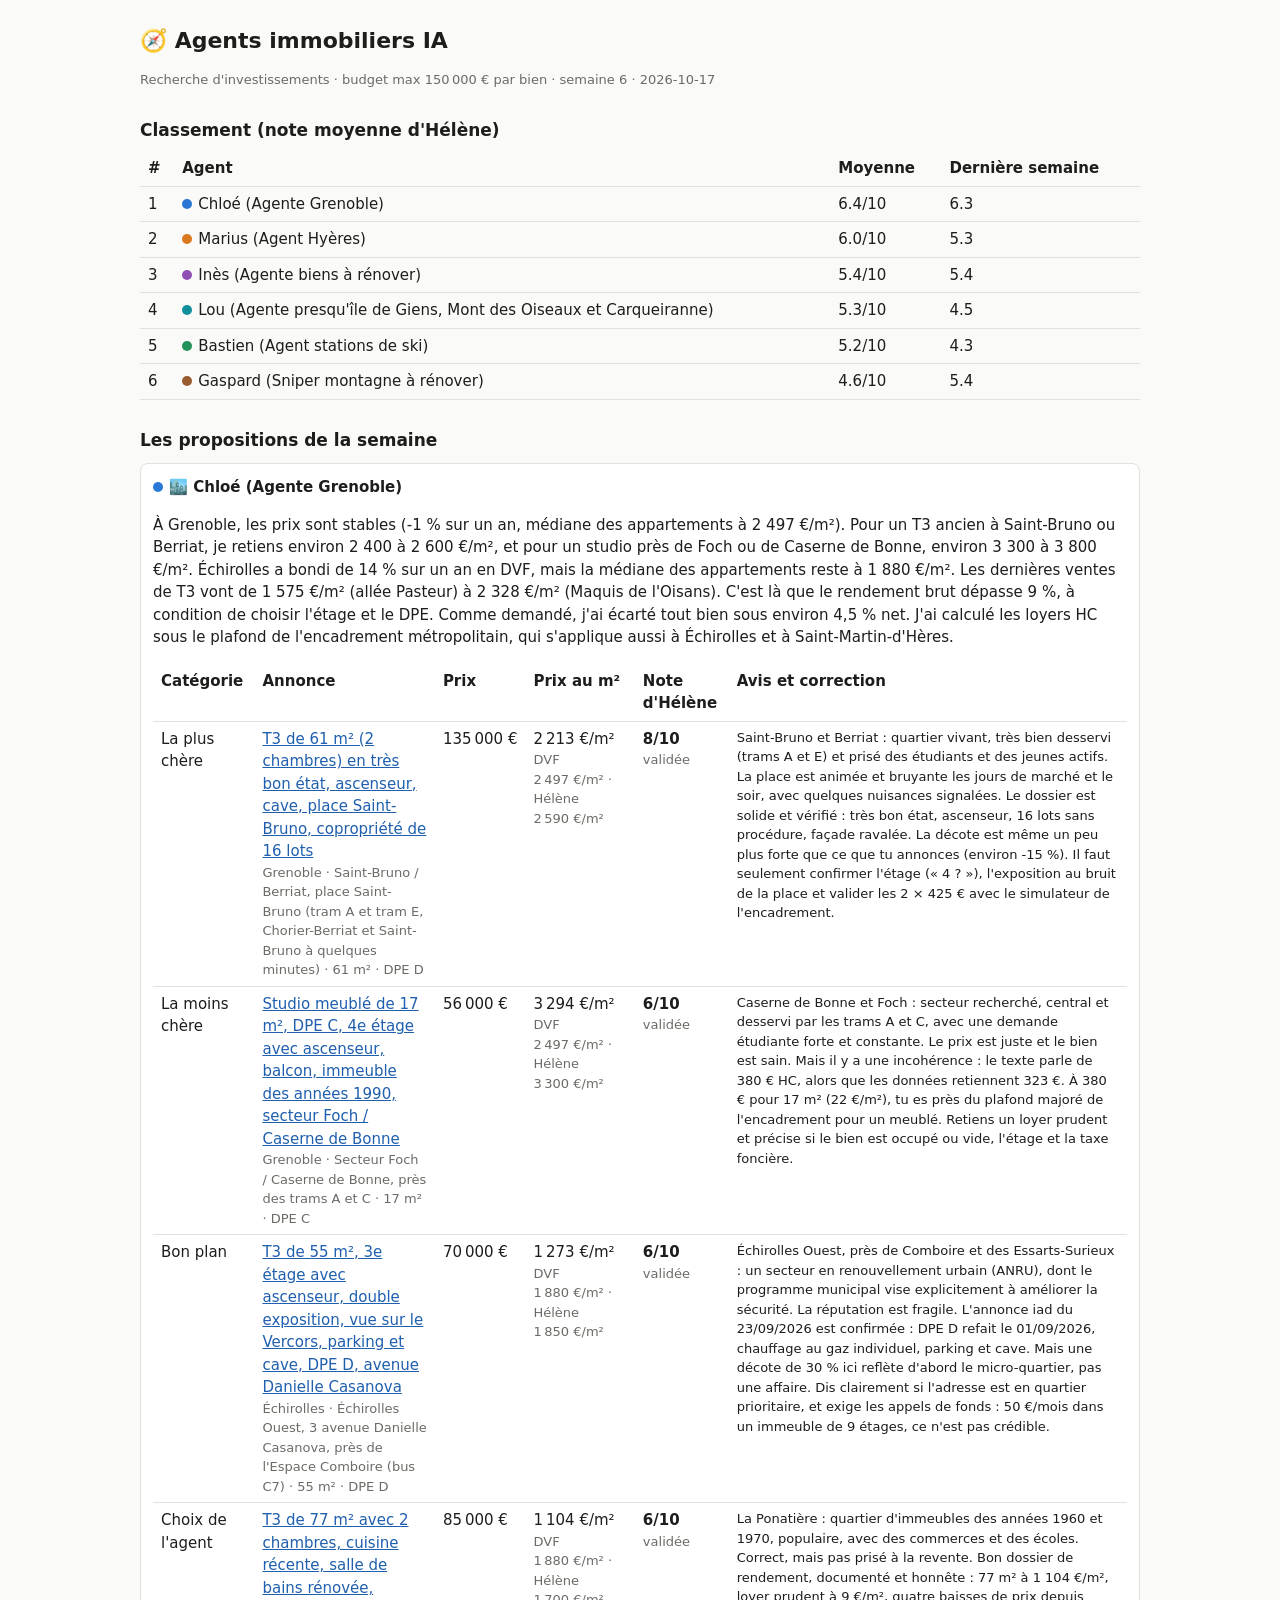
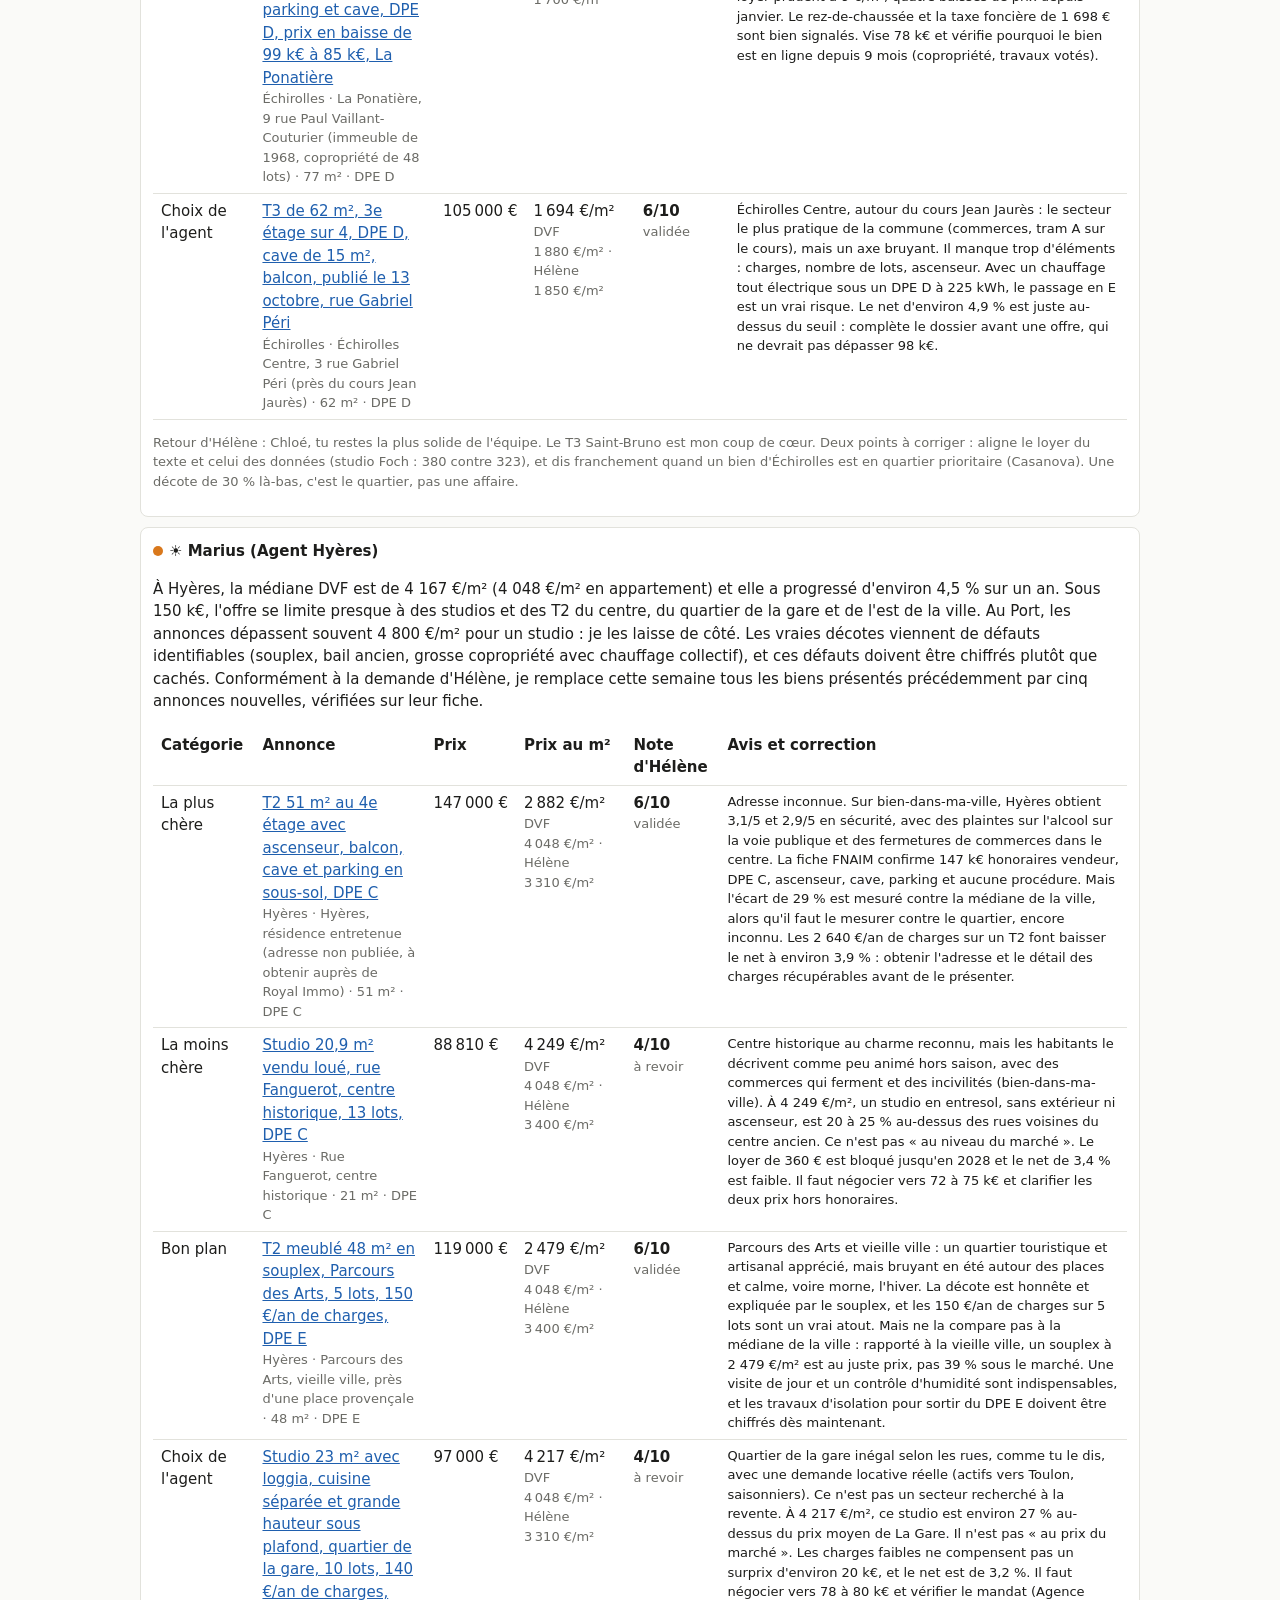
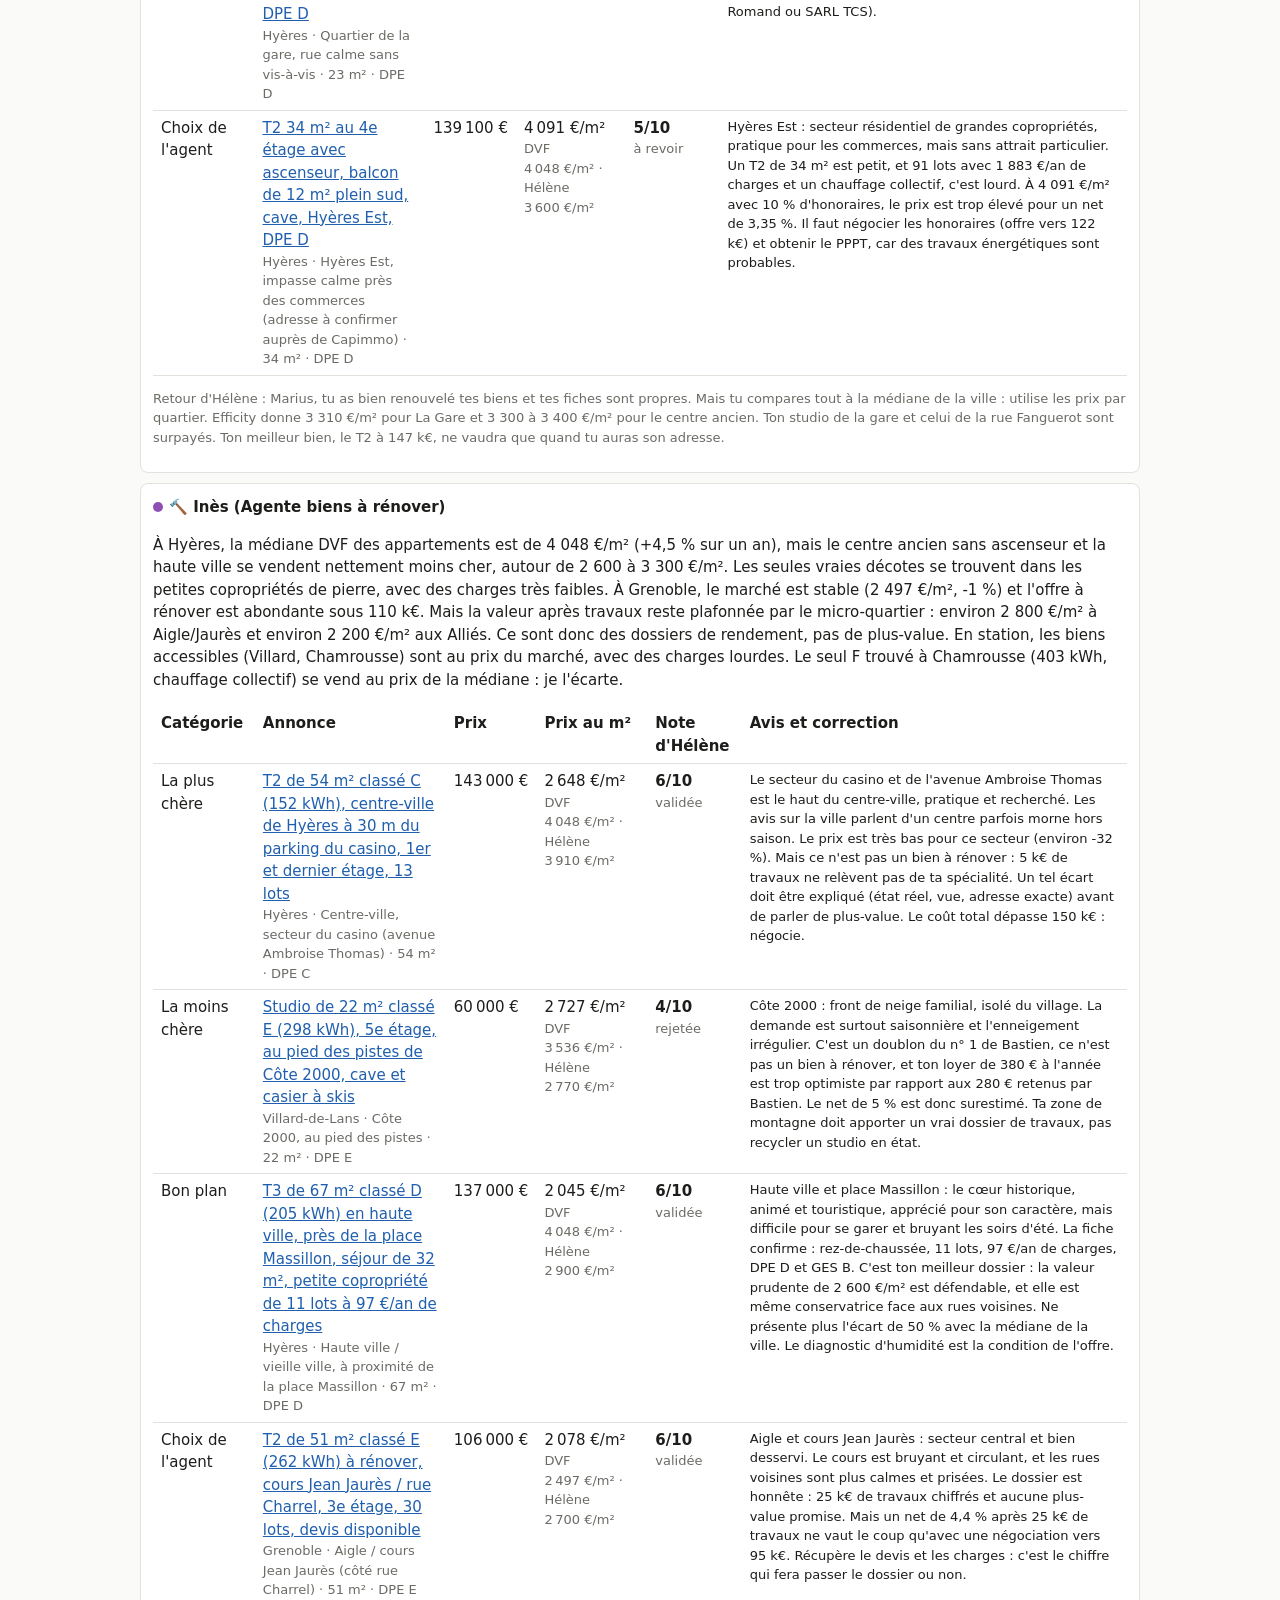
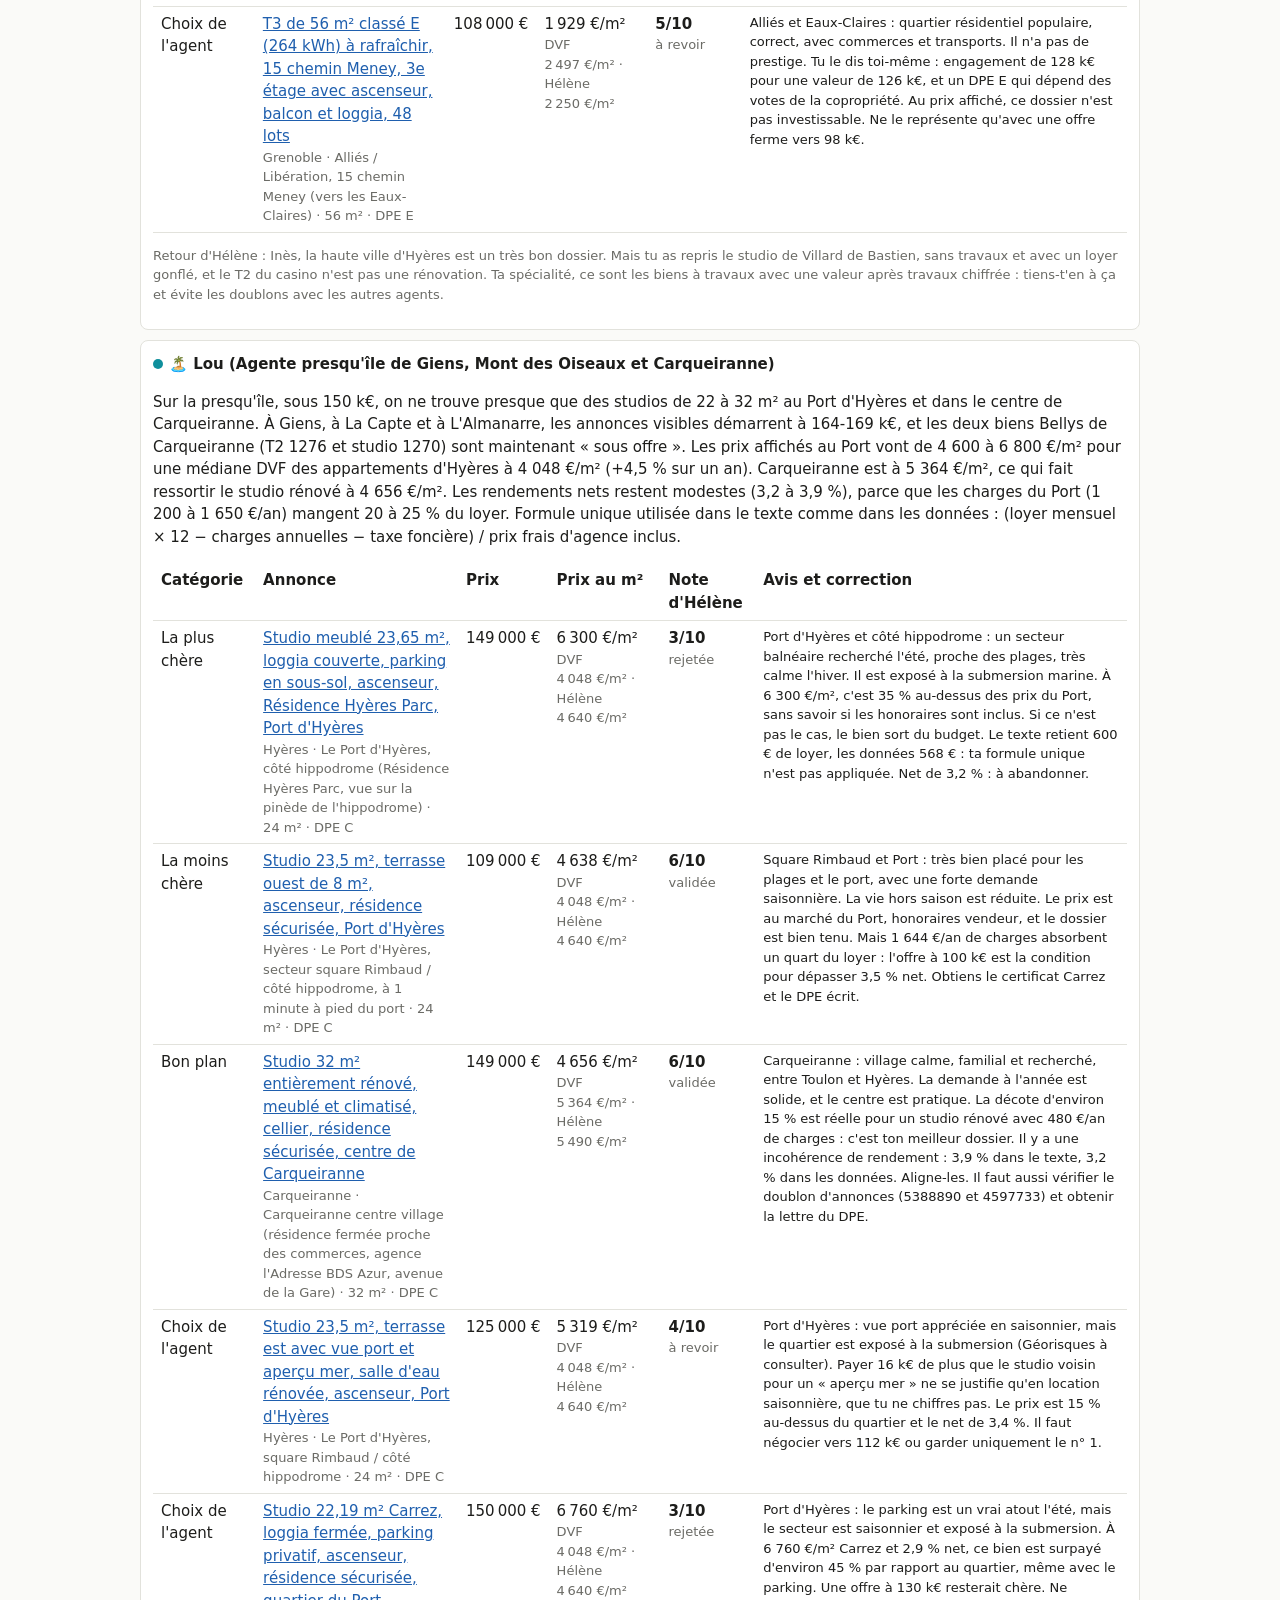
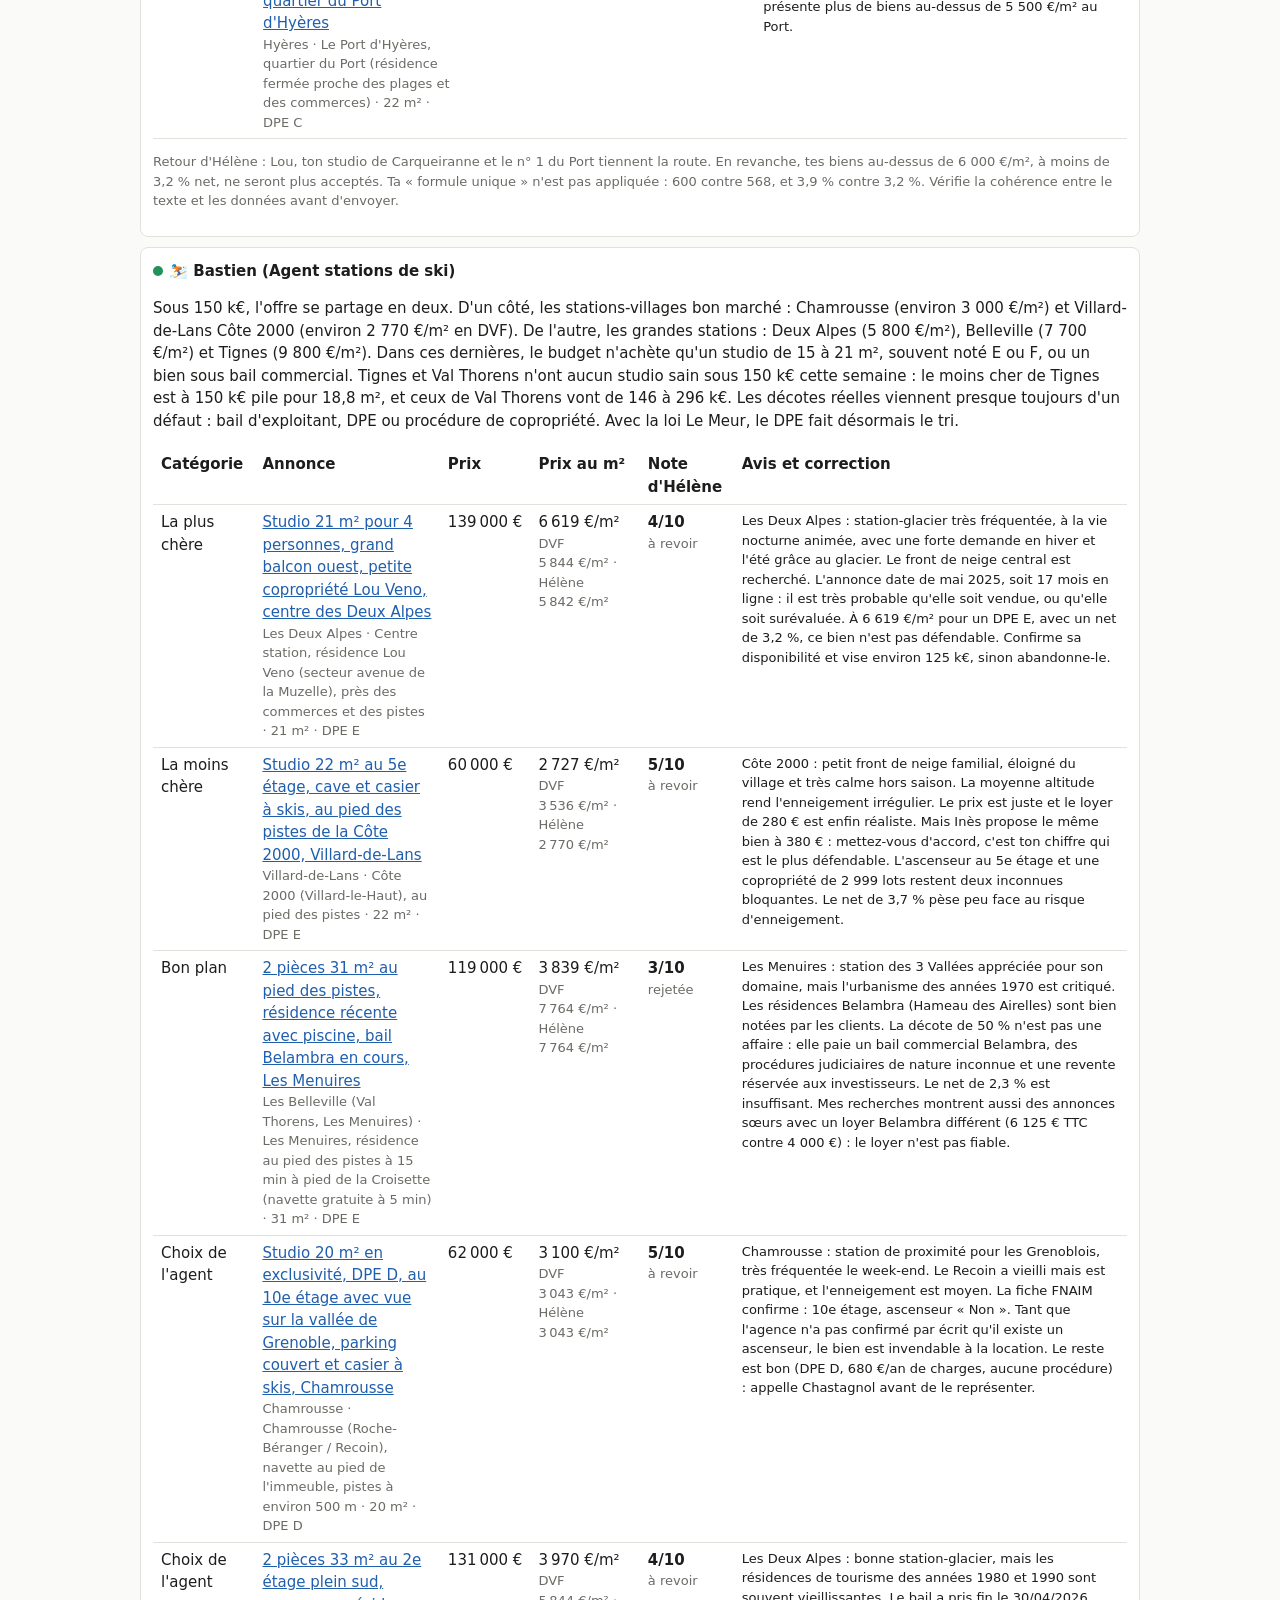
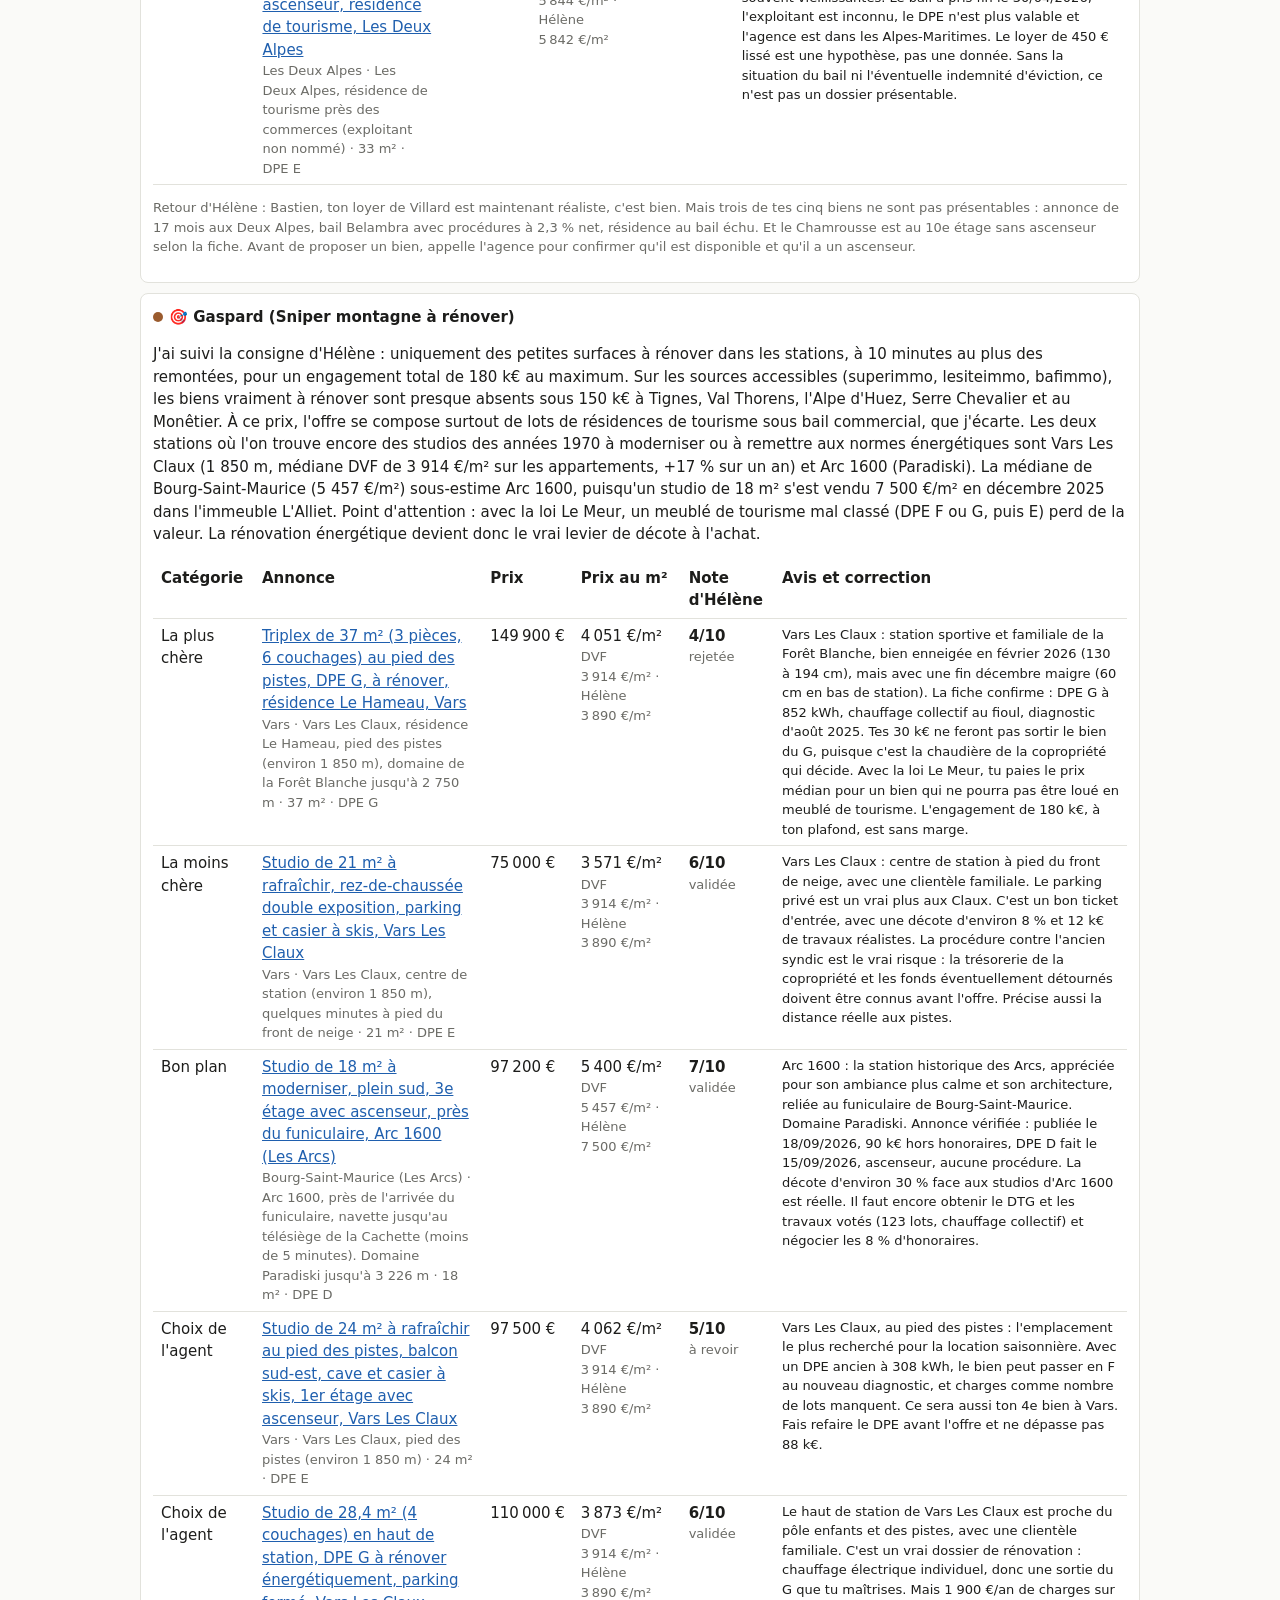
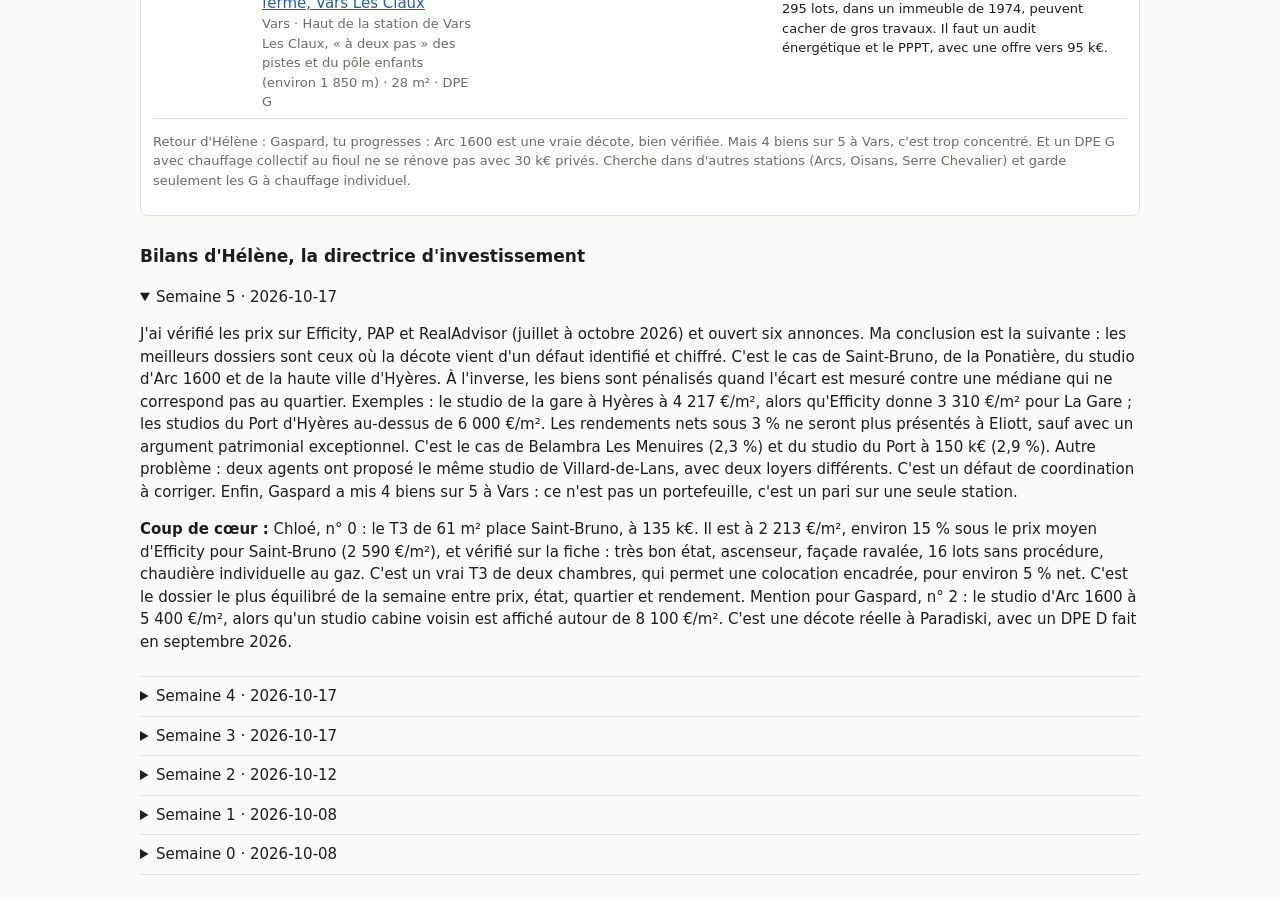
==== runs/live/rapport.html @ 67a92046 "Tour immobilier 2026-10-17" ====
<!doctype html><html lang=fr><head><meta charset=utf-8>
<meta name=viewport content="width=device-width,initial-scale=1"><title>Agents immobiliers</title>
<style>
:root{--bg:#fafaf8;--fg:#1d1d1b;--muted:#6b6b66;--line:#e2e2dc;--card:#fff;--link:#1f5fae;--warn:#b5521b}
@media (prefers-color-scheme:dark){:root{--bg:#161615;--fg:#ececea;--muted:#9a9a94;--line:#2e2e2b;--card:#1f1f1d;--link:#7fb0ef;--warn:#f0955c}}
body{background:var(--bg);color:var(--fg);font:15px/1.5 system-ui,sans-serif;margin:0;padding:24px 16px}
main{max-width:1000px;margin:auto} h1{font-size:22px;margin:0 0 4px} h2{font-size:17px;margin:28px 0 8px}
h3{font-size:15px;margin:0 0 4px} .muted{color:var(--muted);font-size:13px} .small{font-size:13px} a{color:var(--link)} .warn{color:var(--warn);font-size:13px}
table{width:100%;border-collapse:collapse;font-variant-numeric:tabular-nums} td,th{padding:6px 8px;border-bottom:1px solid var(--line);text-align:left;vertical-align:top}
.dot{display:inline-block;width:10px;height:10px;border-radius:50%;margin-right:6px}
.card{background:var(--card);border:1px solid var(--line);border-radius:8px;padding:12px;margin:10px 0}
details{border-bottom:1px solid var(--line);padding:8px 0} .wrap{overflow-x:auto} button{font:inherit;padding:6px 12px}
</style></head><body><main>
<h1>🧭 Agents immobiliers IA</h1><p class=muted>Recherche d'investissements · budget max 150 000 € par bien · semaine 6 · 2026-10-17</p>

<h2>Classement (note moyenne d'Hélène)</h2><div class=wrap><table><tr><th>#</th><th>Agent</th><th>Moyenne</th><th>Dernière semaine</th></tr><tr><td>1</td><td><span class=dot style='background:#2a78d6'></span>Chloé (Agente Grenoble)</td><td>6.4/10</td><td>6.3</td></tr><tr><td>2</td><td><span class=dot style='background:#d9781c'></span>Marius (Agent Hyères)</td><td>6.0/10</td><td>5.3</td></tr><tr><td>3</td><td><span class=dot style='background:#8e4fb3'></span>Inès (Agente biens à rénover)</td><td>5.4/10</td><td>5.4</td></tr><tr><td>4</td><td><span class=dot style='background:#0f8f9c'></span>Lou (Agente presqu&#x27;île de Giens, Mont des Oiseaux et Carqueiranne)</td><td>5.3/10</td><td>4.5</td></tr><tr><td>5</td><td><span class=dot style='background:#23915a'></span>Bastien (Agent stations de ski)</td><td>5.2/10</td><td>4.3</td></tr><tr><td>6</td><td><span class=dot style='background:#9a5b2e'></span>Gaspard (Sniper montagne à rénover)</td><td>4.6/10</td><td>5.4</td></tr></table></div>
<h2>Les propositions de la semaine</h2><div class=card><h3><span class=dot style='background:#2a78d6'></span>🏙️ Chloé (Agente Grenoble)</h3><p>À Grenoble, les prix sont stables (-1 % sur un an, médiane des appartements à 2 497 €/m²). Pour un T3 ancien à Saint-Bruno ou Berriat, je retiens environ 2 400 à 2 600 €/m², et pour un studio près de Foch ou de Caserne de Bonne, environ 3 300 à 3 800 €/m². Échirolles a bondi de 14 % sur un an en DVF, mais la médiane des appartements reste à 1 880 €/m². Les dernières ventes de T3 vont de 1 575 €/m² (allée Pasteur) à 2 328 €/m² (Maquis de l&#x27;Oisans). C&#x27;est là que le rendement brut dépasse 9 %, à condition de choisir l&#x27;étage et le DPE. Comme demandé, j&#x27;ai écarté tout bien sous environ 4,5 % net. J&#x27;ai calculé les loyers HC sous le plafond de l&#x27;encadrement métropolitain, qui s&#x27;applique aussi à Échirolles et à Saint-Martin-d&#x27;Hères.</p><div class=wrap><table><tr><th>Catégorie</th><th>Annonce</th><th>Prix</th><th>Prix au m²</th><th>Note d'Hélène</th><th>Avis et correction</th></tr><tr><td>La plus chère</td><td><a href="https://www.lesiteimmo.com/acheter/appartement-3pieces/grenoble-38000/34060506" target="_blank" rel="noopener">T3 de 61 m² (2 chambres) en très bon état, ascenseur, cave, place Saint-Bruno, copropriété de 16 lots</a><div class=muted>Grenoble · Saint-Bruno / Berriat, place Saint-Bruno (tram A et tram E, Chorier-Berriat et Saint-Bruno à quelques minutes) · 61 m² · DPE D</div></td><td>135 000 €</td><td>2 213 €/m²<div class=muted>DVF 2 497 €/m² · Hélène 2 590 €/m²</div></td><td><b>8/10</b><div class=muted>validée</div></td><td class=small>Saint-Bruno et Berriat : quartier vivant, très bien desservi (trams A et E) et prisé des étudiants et des jeunes actifs. La place est animée et bruyante les jours de marché et le soir, avec quelques nuisances signalées. Le dossier est solide et vérifié : très bon état, ascenseur, 16 lots sans procédure, façade ravalée. La décote est même un peu plus forte que ce que tu annonces (environ -15 %). Il faut seulement confirmer l&#x27;étage (« 4 ? »), l&#x27;exposition au bruit de la place et valider les 2 × 425 € avec le simulateur de l&#x27;encadrement.</td></tr><tr><td>La moins chère</td><td><a href="https://www.lesiteimmo.com/acheter/appartement-1piece/grenoble-38000/33704474" target="_blank" rel="noopener">Studio meublé de 17 m², DPE C, 4e étage avec ascenseur, balcon, immeuble des années 1990, secteur Foch / Caserne de Bonne</a><div class=muted>Grenoble · Secteur Foch / Caserne de Bonne, près des trams A et C · 17 m² · DPE C</div></td><td>56 000 €</td><td>3 294 €/m²<div class=muted>DVF 2 497 €/m² · Hélène 3 300 €/m²</div></td><td><b>6/10</b><div class=muted>validée</div></td><td class=small>Caserne de Bonne et Foch : secteur recherché, central et desservi par les trams A et C, avec une demande étudiante forte et constante. Le prix est juste et le bien est sain. Mais il y a une incohérence : le texte parle de 380 € HC, alors que les données retiennent 323 €. À 380 € pour 17 m² (22 €/m²), tu es près du plafond majoré de l&#x27;encadrement pour un meublé. Retiens un loyer prudent et précise si le bien est occupé ou vide, l&#x27;étage et la taxe foncière.</td></tr><tr><td>Bon plan</td><td><a href="https://www.lesiteimmo.com/acheter/appartement-3pieces/echirolles-38130/33864192" target="_blank" rel="noopener">T3 de 55 m², 3e étage avec ascenseur, double exposition, vue sur le Vercors, parking et cave, DPE D, avenue Danielle Casanova</a><div class=muted>Échirolles · Échirolles Ouest, 3 avenue Danielle Casanova, près de l&#x27;Espace Comboire (bus C7) · 55 m² · DPE D</div></td><td>70 000 €</td><td>1 273 €/m²<div class=muted>DVF 1 880 €/m² · Hélène 1 850 €/m²</div></td><td><b>6/10</b><div class=muted>validée</div></td><td class=small>Échirolles Ouest, près de Comboire et des Essarts-Surieux : un secteur en renouvellement urbain (ANRU), dont le programme municipal vise explicitement à améliorer la sécurité. La réputation est fragile. L&#x27;annonce iad du 23/09/2026 est confirmée : DPE D refait le 01/09/2026, chauffage au gaz individuel, parking et cave. Mais une décote de 30 % ici reflète d&#x27;abord le micro-quartier, pas une affaire. Dis clairement si l&#x27;adresse est en quartier prioritaire, et exige les appels de fonds : 50 €/mois dans un immeuble de 9 étages, ce n&#x27;est pas crédible.</td></tr><tr><td>Choix de l'agent</td><td><a href="https://www.lesiteimmo.com/acheter/appartement-3pieces/echirolles-38130/32558490" target="_blank" rel="noopener">T3 de 77 m² avec 2 chambres, cuisine récente, salle de bains rénovée, parking et cave, DPE D, prix en baisse de 99 k€ à 85 k€, La Ponatière</a><div class=muted>Échirolles · La Ponatière, 9 rue Paul Vaillant-Couturier (immeuble de 1968, copropriété de 48 lots) · 77 m² · DPE D</div></td><td>85 000 €</td><td>1 104 €/m²<div class=muted>DVF 1 880 €/m² · Hélène 1 700 €/m²</div></td><td><b>6/10</b><div class=muted>validée</div></td><td class=small>La Ponatière : quartier d&#x27;immeubles des années 1960 et 1970, populaire, avec des commerces et des écoles. Correct, mais pas prisé à la revente. Bon dossier de rendement, documenté et honnête : 77 m² à 1 104 €/m², loyer prudent à 9 €/m², quatre baisses de prix depuis janvier. Le rez-de-chaussée et la taxe foncière de 1 698 € sont bien signalés. Vise 78 k€ et vérifie pourquoi le bien est en ligne depuis 9 mois (copropriété, travaux votés).</td></tr><tr><td>Choix de l'agent</td><td><a href="https://www.lesiteimmo.com/acheter/appartement-3pieces/echirolles-38130/34057490" target="_blank" rel="noopener">T3 de 62 m², 3e étage sur 4, DPE D, cave de 15 m², balcon, publié le 13 octobre, rue Gabriel Péri</a><div class=muted>Échirolles · Échirolles Centre, 3 rue Gabriel Péri (près du cours Jean Jaurès) · 62 m² · DPE D</div></td><td>105 000 €</td><td>1 694 €/m²<div class=muted>DVF 1 880 €/m² · Hélène 1 850 €/m²</div></td><td><b>6/10</b><div class=muted>validée</div></td><td class=small>Échirolles Centre, autour du cours Jean Jaurès : le secteur le plus pratique de la commune (commerces, tram A sur le cours), mais un axe bruyant. Il manque trop d&#x27;éléments : charges, nombre de lots, ascenseur. Avec un chauffage tout électrique sous un DPE D à 225 kWh, le passage en E est un vrai risque. Le net d&#x27;environ 4,9 % est juste au-dessus du seuil : complète le dossier avant une offre, qui ne devrait pas dépasser 98 k€.</td></tr></table></div><p class=muted>Retour d'Hélène : Chloé, tu restes la plus solide de l&#x27;équipe. Le T3 Saint-Bruno est mon coup de cœur. Deux points à corriger : aligne le loyer du texte et celui des données (studio Foch : 380 contre 323), et dis franchement quand un bien d&#x27;Échirolles est en quartier prioritaire (Casanova). Une décote de 30 % là-bas, c&#x27;est le quartier, pas une affaire.</p></div><div class=card><h3><span class=dot style='background:#d9781c'></span>☀️ Marius (Agent Hyères)</h3><p>À Hyères, la médiane DVF est de 4 167 €/m² (4 048 €/m² en appartement) et elle a progressé d&#x27;environ 4,5 % sur un an. Sous 150 k€, l&#x27;offre se limite presque à des studios et des T2 du centre, du quartier de la gare et de l&#x27;est de la ville. Au Port, les annonces dépassent souvent 4 800 €/m² pour un studio : je les laisse de côté. Les vraies décotes viennent de défauts identifiables (souplex, bail ancien, grosse copropriété avec chauffage collectif), et ces défauts doivent être chiffrés plutôt que cachés. Conformément à la demande d&#x27;Hélène, je remplace cette semaine tous les biens présentés précédemment par cinq annonces nouvelles, vérifiées sur leur fiche.</p><div class=wrap><table><tr><th>Catégorie</th><th>Annonce</th><th>Prix</th><th>Prix au m²</th><th>Note d'Hélène</th><th>Avis et correction</th></tr><tr><td>La plus chère</td><td><a href="https://www.fnaim.fr/annonce-immobiliere/52929606/17-acheter-appartement-hyeres-83400.htm" target="_blank" rel="noopener">T2 51 m² au 4e étage avec ascenseur, balcon, cave et parking en sous-sol, DPE C</a><div class=muted>Hyères · Hyères, résidence entretenue (adresse non publiée, à obtenir auprès de Royal Immo) · 51 m² · DPE C</div></td><td>147 000 €</td><td>2 882 €/m²<div class=muted>DVF 4 048 €/m² · Hélène 3 310 €/m²</div></td><td><b>6/10</b><div class=muted>validée</div></td><td class=small>Adresse inconnue. Sur bien-dans-ma-ville, Hyères obtient 3,1/5 et 2,9/5 en sécurité, avec des plaintes sur l&#x27;alcool sur la voie publique et des fermetures de commerces dans le centre. La fiche FNAIM confirme 147 k€ honoraires vendeur, DPE C, ascenseur, cave, parking et aucune procédure. Mais l&#x27;écart de 29 % est mesuré contre la médiane de la ville, alors qu&#x27;il faut le mesurer contre le quartier, encore inconnu. Les 2 640 €/an de charges sur un T2 font baisser le net à environ 3,9 % : obtenir l&#x27;adresse et le détail des charges récupérables avant de le présenter.</td></tr><tr><td>La moins chère</td><td><a href="https://www.fnaim.fr/annonce-immobiliere/53099178/17-acheter-appartement-hyeres-83400.htm" target="_blank" rel="noopener">Studio 20,9 m² vendu loué, rue Fanguerot, centre historique, 13 lots, DPE C</a><div class=muted>Hyères · Rue Fanguerot, centre historique · 21 m² · DPE C</div></td><td>88 810 €</td><td>4 249 €/m²<div class=muted>DVF 4 048 €/m² · Hélène 3 400 €/m²</div></td><td><b>4/10</b><div class=muted>à revoir</div></td><td class=small>Centre historique au charme reconnu, mais les habitants le décrivent comme peu animé hors saison, avec des commerces qui ferment et des incivilités (bien-dans-ma-ville). À 4 249 €/m², un studio en entresol, sans extérieur ni ascenseur, est 20 à 25 % au-dessus des rues voisines du centre ancien. Ce n&#x27;est pas « au niveau du marché ». Le loyer de 360 € est bloqué jusqu&#x27;en 2028 et le net de 3,4 % est faible. Il faut négocier vers 72 à 75 k€ et clarifier les deux prix hors honoraires.</td></tr><tr><td>Bon plan</td><td><a href="https://www.fnaim.fr/annonce-immobiliere/53071232/17-acheter-appartement-hyeres-83400.htm" target="_blank" rel="noopener">T2 meublé 48 m² en souplex, Parcours des Arts, 5 lots, 150 €/an de charges, DPE E</a><div class=muted>Hyères · Parcours des Arts, vieille ville, près d&#x27;une place provençale · 48 m² · DPE E</div></td><td>119 000 €</td><td>2 479 €/m²<div class=muted>DVF 4 048 €/m² · Hélène 3 400 €/m²</div></td><td><b>6/10</b><div class=muted>validée</div></td><td class=small>Parcours des Arts et vieille ville : un quartier touristique et artisanal apprécié, mais bruyant en été autour des places et calme, voire morne, l&#x27;hiver. La décote est honnête et expliquée par le souplex, et les 150 €/an de charges sur 5 lots sont un vrai atout. Mais ne la compare pas à la médiane de la ville : rapporté à la vieille ville, un souplex à 2 479 €/m² est au juste prix, pas 39 % sous le marché. Une visite de jour et un contrôle d&#x27;humidité sont indispensables, et les travaux d&#x27;isolation pour sortir du DPE E doivent être chiffrés dès maintenant.</td></tr><tr><td>Choix de l'agent</td><td><a href="https://www.fnaim.fr/annonce-immobiliere/52323020/17-acheter-appartement-hyeres-83400.htm" target="_blank" rel="noopener">Studio 23 m² avec loggia, cuisine séparée et grande hauteur sous plafond, quartier de la gare, 10 lots, 140 €/an de charges, DPE D</a><div class=muted>Hyères · Quartier de la gare, rue calme sans vis-à-vis · 23 m² · DPE D</div></td><td>97 000 €</td><td>4 217 €/m²<div class=muted>DVF 4 048 €/m² · Hélène 3 310 €/m²</div></td><td><b>4/10</b><div class=muted>à revoir</div></td><td class=small>Quartier de la gare inégal selon les rues, comme tu le dis, avec une demande locative réelle (actifs vers Toulon, saisonniers). Ce n&#x27;est pas un secteur recherché à la revente. À 4 217 €/m², ce studio est environ 27 % au-dessus du prix moyen de La Gare. Il n&#x27;est pas « au prix du marché ». Les charges faibles ne compensent pas un surprix d&#x27;environ 20 k€, et le net est de 3,2 %. Il faut négocier vers 78 à 80 k€ et vérifier le mandat (Agence Romand ou SARL TCS).</td></tr><tr><td>Choix de l'agent</td><td><a href="https://www.fnaim.fr/annonce-immobiliere/52876359/17-acheter-appartement-hyeres-83400.htm" target="_blank" rel="noopener">T2 34 m² au 4e étage avec ascenseur, balcon de 12 m² plein sud, cave, Hyères Est, DPE D</a><div class=muted>Hyères · Hyères Est, impasse calme près des commerces (adresse à confirmer auprès de Capimmo) · 34 m² · DPE D</div></td><td>139 100 €</td><td>4 091 €/m²<div class=muted>DVF 4 048 €/m² · Hélène 3 600 €/m²</div></td><td><b>5/10</b><div class=muted>à revoir</div></td><td class=small>Hyères Est : secteur résidentiel de grandes copropriétés, pratique pour les commerces, mais sans attrait particulier. Un T2 de 34 m² est petit, et 91 lots avec 1 883 €/an de charges et un chauffage collectif, c&#x27;est lourd. À 4 091 €/m² avec 10 % d&#x27;honoraires, le prix est trop élevé pour un net de 3,35 %. Il faut négocier les honoraires (offre vers 122 k€) et obtenir le PPPT, car des travaux énergétiques sont probables.</td></tr></table></div><p class=muted>Retour d'Hélène : Marius, tu as bien renouvelé tes biens et tes fiches sont propres. Mais tu compares tout à la médiane de la ville : utilise les prix par quartier. Efficity donne 3 310 €/m² pour La Gare et 3 300 à 3 400 €/m² pour le centre ancien. Ton studio de la gare et celui de la rue Fanguerot sont surpayés. Ton meilleur bien, le T2 à 147 k€, ne vaudra que quand tu auras son adresse.</p></div><div class=card><h3><span class=dot style='background:#8e4fb3'></span>🔨 Inès (Agente biens à rénover)</h3><p>À Hyères, la médiane DVF des appartements est de 4 048 €/m² (+4,5 % sur un an), mais le centre ancien sans ascenseur et la haute ville se vendent nettement moins cher, autour de 2 600 à 3 300 €/m². Les seules vraies décotes se trouvent dans les petites copropriétés de pierre, avec des charges très faibles. À Grenoble, le marché est stable (2 497 €/m², -1 %) et l&#x27;offre à rénover est abondante sous 110 k€. Mais la valeur après travaux reste plafonnée par le micro-quartier : environ 2 800 €/m² à Aigle/Jaurès et environ 2 200 €/m² aux Alliés. Ce sont donc des dossiers de rendement, pas de plus-value. En station, les biens accessibles (Villard, Chamrousse) sont au prix du marché, avec des charges lourdes. Le seul F trouvé à Chamrousse (403 kWh, chauffage collectif) se vend au prix de la médiane : je l&#x27;écarte.</p><div class=wrap><table><tr><th>Catégorie</th><th>Annonce</th><th>Prix</th><th>Prix au m²</th><th>Note d'Hélène</th><th>Avis et correction</th></tr><tr><td>La plus chère</td><td><a href="https://www.fnaim.fr/annonce-immobiliere/53185459/17-acheter-appartement-hyeres-83400.htm" target="_blank" rel="noopener">T2 de 54 m² classé C (152 kWh), centre-ville de Hyères à 30 m du parking du casino, 1er et dernier étage, 13 lots</a><div class=muted>Hyères · Centre-ville, secteur du casino (avenue Ambroise Thomas) · 54 m² · DPE C</div></td><td>143 000 €</td><td>2 648 €/m²<div class=muted>DVF 4 048 €/m² · Hélène 3 910 €/m²</div></td><td><b>6/10</b><div class=muted>validée</div></td><td class=small>Le secteur du casino et de l&#x27;avenue Ambroise Thomas est le haut du centre-ville, pratique et recherché. Les avis sur la ville parlent d&#x27;un centre parfois morne hors saison. Le prix est très bas pour ce secteur (environ -32 %). Mais ce n&#x27;est pas un bien à rénover : 5 k€ de travaux ne relèvent pas de ta spécialité. Un tel écart doit être expliqué (état réel, vue, adresse exacte) avant de parler de plus-value. Le coût total dépasse 150 k€ : négocie.</td></tr><tr><td>La moins chère</td><td><a href="https://www.fnaim.fr/annonce-immobiliere/52814070/17-acheter-appartement-villard-de-lans-38250.htm" target="_blank" rel="noopener">Studio de 22 m² classé E (298 kWh), 5e étage, au pied des pistes de Côte 2000, cave et casier à skis</a><div class=muted>Villard-de-Lans · Côte 2000, au pied des pistes · 22 m² · DPE E</div></td><td>60 000 €</td><td>2 727 €/m²<div class=muted>DVF 3 536 €/m² · Hélène 2 770 €/m²</div></td><td><b>4/10</b><div class=muted>rejetée</div></td><td class=small>Côte 2000 : front de neige familial, isolé du village. La demande est surtout saisonnière et l&#x27;enneigement irrégulier. C&#x27;est un doublon du n° 1 de Bastien, ce n&#x27;est pas un bien à rénover, et ton loyer de 380 € à l&#x27;année est trop optimiste par rapport aux 280 € retenus par Bastien. Le net de 5 % est donc surestimé. Ta zone de montagne doit apporter un vrai dossier de travaux, pas recycler un studio en état.</td></tr><tr><td>Bon plan</td><td><a href="https://www.fnaim.fr/annonce-immobiliere/53162901/17-acheter-appartement-hyeres-83400.htm" target="_blank" rel="noopener">T3 de 67 m² classé D (205 kWh) en haute ville, près de la place Massillon, séjour de 32 m², petite copropriété de 11 lots à 97 €/an de charges</a><div class=muted>Hyères · Haute ville / vieille ville, à proximité de la place Massillon · 67 m² · DPE D</div></td><td>137 000 €</td><td>2 045 €/m²<div class=muted>DVF 4 048 €/m² · Hélène 2 900 €/m²</div></td><td><b>6/10</b><div class=muted>validée</div></td><td class=small>Haute ville et place Massillon : le cœur historique, animé et touristique, apprécié pour son caractère, mais difficile pour se garer et bruyant les soirs d&#x27;été. La fiche confirme : rez-de-chaussée, 11 lots, 97 €/an de charges, DPE D et GES B. C&#x27;est ton meilleur dossier : la valeur prudente de 2 600 €/m² est défendable, et elle est même conservatrice face aux rues voisines. Ne présente plus l&#x27;écart de 50 % avec la médiane de la ville. Le diagnostic d&#x27;humidité est la condition de l&#x27;offre.</td></tr><tr><td>Choix de l'agent</td><td><a href="https://www.fnaim.fr/annonce-immobiliere/53066221/17-acheter-appartement-grenoble-38000.htm" target="_blank" rel="noopener">T2 de 51 m² classé E (262 kWh) à rénover, cours Jean Jaurès / rue Charrel, 3e étage, 30 lots, devis disponible</a><div class=muted>Grenoble · Aigle / cours Jean Jaurès (côté rue Charrel) · 51 m² · DPE E</div></td><td>106 000 €</td><td>2 078 €/m²<div class=muted>DVF 2 497 €/m² · Hélène 2 700 €/m²</div></td><td><b>6/10</b><div class=muted>validée</div></td><td class=small>Aigle et cours Jean Jaurès : secteur central et bien desservi. Le cours est bruyant et circulant, et les rues voisines sont plus calmes et prisées. Le dossier est honnête : 25 k€ de travaux chiffrés et aucune plus-value promise. Mais un net de 4,4 % après 25 k€ de travaux ne vaut le coup qu&#x27;avec une négociation vers 95 k€. Récupère le devis et les charges : c&#x27;est le chiffre qui fera passer le dossier ou non.</td></tr><tr><td>Choix de l'agent</td><td><a href="https://www.fnaim.fr/annonce-immobiliere/52709692/17-acheter-appartement-grenoble-38100.htm" target="_blank" rel="noopener">T3 de 56 m² classé E (264 kWh) à rafraîchir, 15 chemin Meney, 3e étage avec ascenseur, balcon et loggia, 48 lots</a><div class=muted>Grenoble · Alliés / Libération, 15 chemin Meney (vers les Eaux-Claires) · 56 m² · DPE E</div></td><td>108 000 €</td><td>1 929 €/m²<div class=muted>DVF 2 497 €/m² · Hélène 2 250 €/m²</div></td><td><b>5/10</b><div class=muted>à revoir</div></td><td class=small>Alliés et Eaux-Claires : quartier résidentiel populaire, correct, avec commerces et transports. Il n&#x27;a pas de prestige. Tu le dis toi-même : engagement de 128 k€ pour une valeur de 126 k€, et un DPE E qui dépend des votes de la copropriété. Au prix affiché, ce dossier n&#x27;est pas investissable. Ne le représente qu&#x27;avec une offre ferme vers 98 k€.</td></tr></table></div><p class=muted>Retour d'Hélène : Inès, la haute ville d&#x27;Hyères est un très bon dossier. Mais tu as repris le studio de Villard de Bastien, sans travaux et avec un loyer gonflé, et le T2 du casino n&#x27;est pas une rénovation. Ta spécialité, ce sont les biens à travaux avec une valeur après travaux chiffrée : tiens-t&#x27;en à ça et évite les doublons avec les autres agents.</p></div><div class=card><h3><span class=dot style='background:#0f8f9c'></span>🏝️ Lou (Agente presqu&#x27;île de Giens, Mont des Oiseaux et Carqueiranne)</h3><p>Sur la presqu&#x27;île, sous 150 k€, on ne trouve presque que des studios de 22 à 32 m² au Port d&#x27;Hyères et dans le centre de Carqueiranne. À Giens, à La Capte et à L&#x27;Almanarre, les annonces visibles démarrent à 164-169 k€, et les deux biens Bellys de Carqueiranne (T2 1276 et studio 1270) sont maintenant « sous offre ». Les prix affichés au Port vont de 4 600 à 6 800 €/m² pour une médiane DVF des appartements d&#x27;Hyères à 4 048 €/m² (+4,5 % sur un an). Carqueiranne est à 5 364 €/m², ce qui fait ressortir le studio rénové à 4 656 €/m². Les rendements nets restent modestes (3,2 à 3,9 %), parce que les charges du Port (1 200 à 1 650 €/an) mangent 20 à 25 % du loyer. Formule unique utilisée dans le texte comme dans les données : (loyer mensuel × 12 − charges annuelles − taxe foncière) / prix frais d&#x27;agence inclus.</p><div class=wrap><table><tr><th>Catégorie</th><th>Annonce</th><th>Prix</th><th>Prix au m²</th><th>Note d'Hélène</th><th>Avis et correction</th></tr><tr><td>La plus chère</td><td><a href="https://attraction-immobiliere.com/fr/propriete/vente+appartement+hyeres+86873565" target="_blank" rel="noopener">Studio meublé 23,65 m², loggia couverte, parking en sous-sol, ascenseur, Résidence Hyères Parc, Port d&#x27;Hyères</a><div class=muted>Hyères · Le Port d&#x27;Hyères, côté hippodrome (Résidence Hyères Parc, vue sur la pinède de l&#x27;hippodrome) · 24 m² · DPE C</div></td><td>149 000 €</td><td>6 300 €/m²<div class=muted>DVF 4 048 €/m² · Hélène 4 640 €/m²</div></td><td><b>3/10</b><div class=muted>rejetée</div></td><td class=small>Port d&#x27;Hyères et côté hippodrome : un secteur balnéaire recherché l&#x27;été, proche des plages, très calme l&#x27;hiver. Il est exposé à la submersion marine. À 6 300 €/m², c&#x27;est 35 % au-dessus des prix du Port, sans savoir si les honoraires sont inclus. Si ce n&#x27;est pas le cas, le bien sort du budget. Le texte retient 600 € de loyer, les données 568 € : ta formule unique n&#x27;est pas appliquée. Net de 3,2 % : à abandonner.</td></tr><tr><td>La moins chère</td><td><a href="https://www.lesclefsdechezmoi.fr/achat-immobilier/var/hyeres/appartements/appartement-1pieces-24m2-5331317.html" target="_blank" rel="noopener">Studio 23,5 m², terrasse ouest de 8 m², ascenseur, résidence sécurisée, Port d&#x27;Hyères</a><div class=muted>Hyères · Le Port d&#x27;Hyères, secteur square Rimbaud / côté hippodrome, à 1 minute à pied du port · 24 m² · DPE C</div></td><td>109 000 €</td><td>4 638 €/m²<div class=muted>DVF 4 048 €/m² · Hélène 4 640 €/m²</div></td><td><b>6/10</b><div class=muted>validée</div></td><td class=small>Square Rimbaud et Port : très bien placé pour les plages et le port, avec une forte demande saisonnière. La vie hors saison est réduite. Le prix est au marché du Port, honoraires vendeur, et le dossier est bien tenu. Mais 1 644 €/an de charges absorbent un quart du loyer : l&#x27;offre à 100 k€ est la condition pour dépasser 3,5 % net. Obtiens le certificat Carrez et le DPE écrit.</td></tr><tr><td>Bon plan</td><td><a href="https://www.lesclefsdechezmoi.fr/achat-immobilier/var/carqueiranne/appartements/appartement-1pieces-32m2-5388890.html" target="_blank" rel="noopener">Studio 32 m² entièrement rénové, meublé et climatisé, cellier, résidence sécurisée, centre de Carqueiranne</a><div class=muted>Carqueiranne · Carqueiranne centre village (résidence fermée proche des commerces, agence l&#x27;Adresse BDS Azur, avenue de la Gare) · 32 m² · DPE C</div></td><td>149 000 €</td><td>4 656 €/m²<div class=muted>DVF 5 364 €/m² · Hélène 5 490 €/m²</div></td><td><b>6/10</b><div class=muted>validée</div></td><td class=small>Carqueiranne : village calme, familial et recherché, entre Toulon et Hyères. La demande à l&#x27;année est solide, et le centre est pratique. La décote d&#x27;environ 15 % est réelle pour un studio rénové avec 480 €/an de charges : c&#x27;est ton meilleur dossier. Il y a une incohérence de rendement : 3,9 % dans le texte, 3,2 % dans les données. Aligne-les. Il faut aussi vérifier le doublon d&#x27;annonces (5388890 et 4597733) et obtenir la lettre du DPE.</td></tr><tr><td>Choix de l'agent</td><td><a href="https://www.lesclefsdechezmoi.fr/achat-immobilier/var/hyeres/appartements/appartement-1pieces-24m2-5331316.html" target="_blank" rel="noopener">Studio 23,5 m², terrasse est avec vue port et aperçu mer, salle d&#x27;eau rénovée, ascenseur, Port d&#x27;Hyères</a><div class=muted>Hyères · Le Port d&#x27;Hyères, square Rimbaud / côté hippodrome · 24 m² · DPE C</div></td><td>125 000 €</td><td>5 319 €/m²<div class=muted>DVF 4 048 €/m² · Hélène 4 640 €/m²</div></td><td><b>4/10</b><div class=muted>à revoir</div></td><td class=small>Port d&#x27;Hyères : vue port appréciée en saisonnier, mais le quartier est exposé à la submersion (Géorisques à consulter). Payer 16 k€ de plus que le studio voisin pour un « aperçu mer » ne se justifie qu&#x27;en location saisonnière, que tu ne chiffres pas. Le prix est 15 % au-dessus du quartier et le net de 3,4 %. Il faut négocier vers 112 k€ ou garder uniquement le n° 1.</td></tr><tr><td>Choix de l'agent</td><td><a href="https://www.lesclefsdechezmoi.fr/achat-immobilier/var/hyeres/appartements/appartement-1pieces-29m2-5158958.html" target="_blank" rel="noopener">Studio 22,19 m² Carrez, loggia fermée, parking privatif, ascenseur, résidence sécurisée, quartier du Port d&#x27;Hyères</a><div class=muted>Hyères · Le Port d&#x27;Hyères, quartier du Port (résidence fermée proche des plages et des commerces) · 22 m² · DPE C</div></td><td>150 000 €</td><td>6 760 €/m²<div class=muted>DVF 4 048 €/m² · Hélène 4 640 €/m²</div></td><td><b>3/10</b><div class=muted>rejetée</div></td><td class=small>Port d&#x27;Hyères : le parking est un vrai atout l&#x27;été, mais le secteur est saisonnier et exposé à la submersion. À 6 760 €/m² Carrez et 2,9 % net, ce bien est surpayé d&#x27;environ 45 % par rapport au quartier, même avec le parking. Une offre à 130 k€ resterait chère. Ne présente plus de biens au-dessus de 5 500 €/m² au Port.</td></tr></table></div><p class=muted>Retour d'Hélène : Lou, ton studio de Carqueiranne et le n° 1 du Port tiennent la route. En revanche, tes biens au-dessus de 6 000 €/m², à moins de 3,2 % net, ne seront plus acceptés. Ta « formule unique » n&#x27;est pas appliquée : 600 contre 568, et 3,9 % contre 3,2 %. Vérifie la cohérence entre le texte et les données avant d&#x27;envoyer.</p></div><div class=card><h3><span class=dot style='background:#23915a'></span>⛷️ Bastien (Agent stations de ski)</h3><p>Sous 150 k€, l&#x27;offre se partage en deux. D&#x27;un côté, les stations-villages bon marché : Chamrousse (environ 3 000 €/m²) et Villard-de-Lans Côte 2000 (environ 2 770 €/m² en DVF). De l&#x27;autre, les grandes stations : Deux Alpes (5 800 €/m²), Belleville (7 700 €/m²) et Tignes (9 800 €/m²). Dans ces dernières, le budget n&#x27;achète qu&#x27;un studio de 15 à 21 m², souvent noté E ou F, ou un bien sous bail commercial. Tignes et Val Thorens n&#x27;ont aucun studio sain sous 150 k€ cette semaine : le moins cher de Tignes est à 150 k€ pile pour 18,8 m², et ceux de Val Thorens vont de 146 à 296 k€. Les décotes réelles viennent presque toujours d&#x27;un défaut : bail d&#x27;exploitant, DPE ou procédure de copropriété. Avec la loi Le Meur, le DPE fait désormais le tri.</p><div class=wrap><table><tr><th>Catégorie</th><th>Annonce</th><th>Prix</th><th>Prix au m²</th><th>Note d'Hélène</th><th>Avis et correction</th></tr><tr><td>La plus chère</td><td><a href="https://www.lesiteimmo.com/acheter/appartement-1piece/les-deux-alpes-38860/31211200" target="_blank" rel="noopener">Studio 21 m² pour 4 personnes, grand balcon ouest, petite copropriété Lou Veno, centre des Deux Alpes</a><div class=muted>Les Deux Alpes · Centre station, résidence Lou Veno (secteur avenue de la Muzelle), près des commerces et des pistes · 21 m² · DPE E</div></td><td>139 000 €</td><td>6 619 €/m²<div class=muted>DVF 5 844 €/m² · Hélène 5 842 €/m²</div></td><td><b>4/10</b><div class=muted>à revoir</div></td><td class=small>Les Deux Alpes : station-glacier très fréquentée, à la vie nocturne animée, avec une forte demande en hiver et l&#x27;été grâce au glacier. Le front de neige central est recherché. L&#x27;annonce date de mai 2025, soit 17 mois en ligne : il est très probable qu&#x27;elle soit vendue, ou qu&#x27;elle soit surévaluée. À 6 619 €/m² pour un DPE E, avec un net de 3,2 %, ce bien n&#x27;est pas défendable. Confirme sa disponibilité et vise environ 125 k€, sinon abandonne-le.</td></tr><tr><td>La moins chère</td><td><a href="https://www.fnaim.fr/annonce-immobiliere/52814070/17-acheter-appartement-villard-de-lans-38250.htm" target="_blank" rel="noopener">Studio 22 m² au 5e étage, cave et casier à skis, au pied des pistes de la Côte 2000, Villard-de-Lans</a><div class=muted>Villard-de-Lans · Côte 2000 (Villard-le-Haut), au pied des pistes · 22 m² · DPE E</div></td><td>60 000 €</td><td>2 727 €/m²<div class=muted>DVF 3 536 €/m² · Hélène 2 770 €/m²</div></td><td><b>5/10</b><div class=muted>à revoir</div></td><td class=small>Côte 2000 : petit front de neige familial, éloigné du village et très calme hors saison. La moyenne altitude rend l&#x27;enneigement irrégulier. Le prix est juste et le loyer de 280 € est enfin réaliste. Mais Inès propose le même bien à 380 € : mettez-vous d&#x27;accord, c&#x27;est ton chiffre qui est le plus défendable. L&#x27;ascenseur au 5e étage et une copropriété de 2 999 lots restent deux inconnues bloquantes. Le net de 3,7 % pèse peu face au risque d&#x27;enneigement.</td></tr><tr><td>Bon plan</td><td><a href="https://www.fnaim.fr/annonce-immobiliere/51942321/17-acheter-appartement-les-menuires-73440.htm" target="_blank" rel="noopener">2 pièces 31 m² au pied des pistes, résidence récente avec piscine, bail Belambra en cours, Les Menuires</a><div class=muted>Les Belleville (Val Thorens, Les Menuires) · Les Menuires, résidence au pied des pistes à 15 min à pied de la Croisette (navette gratuite à 5 min) · 31 m² · DPE E</div></td><td>119 000 €</td><td>3 839 €/m²<div class=muted>DVF 7 764 €/m² · Hélène 7 764 €/m²</div></td><td><b>3/10</b><div class=muted>rejetée</div></td><td class=small>Les Menuires : station des 3 Vallées appréciée pour son domaine, mais l&#x27;urbanisme des années 1970 est critiqué. Les résidences Belambra (Hameau des Airelles) sont bien notées par les clients. La décote de 50 % n&#x27;est pas une affaire : elle paie un bail commercial Belambra, des procédures judiciaires de nature inconnue et une revente réservée aux investisseurs. Le net de 2,3 % est insuffisant. Mes recherches montrent aussi des annonces sœurs avec un loyer Belambra différent (6 125 € TTC contre 4 000 €) : le loyer n&#x27;est pas fiable.</td></tr><tr><td>Choix de l'agent</td><td><a href="https://www.fnaim.fr/annonce-immobiliere/53154551/17-acheter-appartement-chamrousse-38410.htm" target="_blank" rel="noopener">Studio 20 m² en exclusivité, DPE D, au 10e étage avec vue sur la vallée de Grenoble, parking couvert et casier à skis, Chamrousse</a><div class=muted>Chamrousse · Chamrousse (Roche-Béranger / Recoin), navette au pied de l&#x27;immeuble, pistes à environ 500 m · 20 m² · DPE D</div></td><td>62 000 €</td><td>3 100 €/m²<div class=muted>DVF 3 043 €/m² · Hélène 3 043 €/m²</div></td><td><b>5/10</b><div class=muted>à revoir</div></td><td class=small>Chamrousse : station de proximité pour les Grenoblois, très fréquentée le week-end. Le Recoin a vieilli mais est pratique, et l&#x27;enneigement est moyen. La fiche FNAIM confirme : 10e étage, ascenseur « Non ». Tant que l&#x27;agence n&#x27;a pas confirmé par écrit qu&#x27;il existe un ascenseur, le bien est invendable à la location. Le reste est bon (DPE D, 680 €/an de charges, aucune procédure) : appelle Chastagnol avant de le représenter.</td></tr><tr><td>Choix de l'agent</td><td><a href="https://www.lesclefsdechezmoi.fr/achat-immobilier/isere/les-deux-alpes/appartements/appartement-2pieces-33m2-4876425.html" target="_blank" rel="noopener">2 pièces 33 m² au 2e étage plein sud, ascenseur, résidence de tourisme, Les Deux Alpes</a><div class=muted>Les Deux Alpes · Les Deux Alpes, résidence de tourisme près des commerces (exploitant non nommé) · 33 m² · DPE E</div></td><td>131 000 €</td><td>3 970 €/m²<div class=muted>DVF 5 844 €/m² · Hélène 5 842 €/m²</div></td><td><b>4/10</b><div class=muted>à revoir</div></td><td class=small>Les Deux Alpes : bonne station-glacier, mais les résidences de tourisme des années 1980 et 1990 sont souvent vieillissantes. Le bail a pris fin le 30/04/2026, l&#x27;exploitant est inconnu, le DPE n&#x27;est plus valable et l&#x27;agence est dans les Alpes-Maritimes. Le loyer de 450 € lissé est une hypothèse, pas une donnée. Sans la situation du bail ni l&#x27;éventuelle indemnité d&#x27;éviction, ce n&#x27;est pas un dossier présentable.</td></tr></table></div><p class=muted>Retour d'Hélène : Bastien, ton loyer de Villard est maintenant réaliste, c&#x27;est bien. Mais trois de tes cinq biens ne sont pas présentables : annonce de 17 mois aux Deux Alpes, bail Belambra avec procédures à 2,3 % net, résidence au bail échu. Et le Chamrousse est au 10e étage sans ascenseur selon la fiche. Avant de proposer un bien, appelle l&#x27;agence pour confirmer qu&#x27;il est disponible et qu&#x27;il a un ascenseur.</p></div><div class=card><h3><span class=dot style='background:#9a5b2e'></span>🎯 Gaspard (Sniper montagne à rénover)</h3><p>J&#x27;ai suivi la consigne d&#x27;Hélène : uniquement des petites surfaces à rénover dans les stations, à 10 minutes au plus des remontées, pour un engagement total de 180 k€ au maximum. Sur les sources accessibles (superimmo, lesiteimmo, bafimmo), les biens vraiment à rénover sont presque absents sous 150 k€ à Tignes, Val Thorens, l&#x27;Alpe d&#x27;Huez, Serre Chevalier et au Monêtier. À ce prix, l&#x27;offre se compose surtout de lots de résidences de tourisme sous bail commercial, que j&#x27;écarte. Les deux stations où l&#x27;on trouve encore des studios des années 1970 à moderniser ou à remettre aux normes énergétiques sont Vars Les Claux (1 850 m, médiane DVF de 3 914 €/m² sur les appartements, +17 % sur un an) et Arc 1600 (Paradiski). La médiane de Bourg-Saint-Maurice (5 457 €/m²) sous-estime Arc 1600, puisqu&#x27;un studio de 18 m² s&#x27;est vendu 7 500 €/m² en décembre 2025 dans l&#x27;immeuble L&#x27;Alliet. Point d&#x27;attention : avec la loi Le Meur, un meublé de tourisme mal classé (DPE F ou G, puis E) perd de la valeur. La rénovation énergétique devient donc le vrai levier de décote à l&#x27;achat.</p><div class=wrap><table><tr><th>Catégorie</th><th>Annonce</th><th>Prix</th><th>Prix au m²</th><th>Note d'Hélène</th><th>Avis et correction</th></tr><tr><td>La plus chère</td><td><a href="https://www.superimmo.com/annonces/achat-appartement-37m-vars-05560-xzop32" target="_blank" rel="noopener">Triplex de 37 m² (3 pièces, 6 couchages) au pied des pistes, DPE G, à rénover, résidence Le Hameau, Vars</a><div class=muted>Vars · Vars Les Claux, résidence Le Hameau, pied des pistes (environ 1 850 m), domaine de la Forêt Blanche jusqu&#x27;à 2 750 m · 37 m² · DPE G</div></td><td>149 900 €</td><td>4 051 €/m²<div class=muted>DVF 3 914 €/m² · Hélène 3 890 €/m²</div></td><td><b>4/10</b><div class=muted>rejetée</div></td><td class=small>Vars Les Claux : station sportive et familiale de la Forêt Blanche, bien enneigée en février 2026 (130 à 194 cm), mais avec une fin décembre maigre (60 cm en bas de station). La fiche confirme : DPE G à 852 kWh, chauffage collectif au fioul, diagnostic d&#x27;août 2025. Tes 30 k€ ne feront pas sortir le bien du G, puisque c&#x27;est la chaudière de la copropriété qui décide. Avec la loi Le Meur, tu paies le prix médian pour un bien qui ne pourra pas être loué en meublé de tourisme. L&#x27;engagement de 180 k€, à ton plafond, est sans marge.</td></tr><tr><td>La moins chère</td><td><a href="https://www.superimmo.com/annonces/achat-appartement-21m-vars-05560-xy772f" target="_blank" rel="noopener">Studio de 21 m² à rafraîchir, rez-de-chaussée double exposition, parking et casier à skis, Vars Les Claux</a><div class=muted>Vars · Vars Les Claux, centre de station (environ 1 850 m), quelques minutes à pied du front de neige · 21 m² · DPE E</div></td><td>75 000 €</td><td>3 571 €/m²<div class=muted>DVF 3 914 €/m² · Hélène 3 890 €/m²</div></td><td><b>6/10</b><div class=muted>validée</div></td><td class=small>Vars Les Claux : centre de station à pied du front de neige, avec une clientèle familiale. Le parking privé est un vrai plus aux Claux. C&#x27;est un bon ticket d&#x27;entrée, avec une décote d&#x27;environ 8 % et 12 k€ de travaux réalistes. La procédure contre l&#x27;ancien syndic est le vrai risque : la trésorerie de la copropriété et les fonds éventuellement détournés doivent être connus avant l&#x27;offre. Précise aussi la distance réelle aux pistes.</td></tr><tr><td>Bon plan</td><td><a href="https://www.superimmo.com/annonces/achat-appartement-18m-bourg-saint-maurice-73700-x122bfu" target="_blank" rel="noopener">Studio de 18 m² à moderniser, plein sud, 3e étage avec ascenseur, près du funiculaire, Arc 1600 (Les Arcs)</a><div class=muted>Bourg-Saint-Maurice (Les Arcs) · Arc 1600, près de l&#x27;arrivée du funiculaire, navette jusqu&#x27;au télésiège de la Cachette (moins de 5 minutes). Domaine Paradiski jusqu&#x27;à 3 226 m · 18 m² · DPE D</div></td><td>97 200 €</td><td>5 400 €/m²<div class=muted>DVF 5 457 €/m² · Hélène 7 500 €/m²</div></td><td><b>7/10</b><div class=muted>validée</div></td><td class=small>Arc 1600 : la station historique des Arcs, appréciée pour son ambiance plus calme et son architecture, reliée au funiculaire de Bourg-Saint-Maurice. Domaine Paradiski. Annonce vérifiée : publiée le 18/09/2026, 90 k€ hors honoraires, DPE D fait le 15/09/2026, ascenseur, aucune procédure. La décote d&#x27;environ 30 % face aux studios d&#x27;Arc 1600 est réelle. Il faut encore obtenir le DTG et les travaux votés (123 lots, chauffage collectif) et négocier les 8 % d&#x27;honoraires.</td></tr><tr><td>Choix de l'agent</td><td><a href="https://www.superimmo.com/annonces/achat-appartement-24m-vars-05560-x11a34s" target="_blank" rel="noopener">Studio de 24 m² à rafraîchir au pied des pistes, balcon sud-est, cave et casier à skis, 1er étage avec ascenseur, Vars Les Claux</a><div class=muted>Vars · Vars Les Claux, pied des pistes (environ 1 850 m) · 24 m² · DPE E</div></td><td>97 500 €</td><td>4 062 €/m²<div class=muted>DVF 3 914 €/m² · Hélène 3 890 €/m²</div></td><td><b>5/10</b><div class=muted>à revoir</div></td><td class=small>Vars Les Claux, au pied des pistes : l&#x27;emplacement le plus recherché pour la location saisonnière. Avec un DPE ancien à 308 kWh, le bien peut passer en F au nouveau diagnostic, et charges comme nombre de lots manquent. Ce sera aussi ton 4e bien à Vars. Fais refaire le DPE avant l&#x27;offre et ne dépasse pas 88 k€.</td></tr><tr><td>Choix de l'agent</td><td><a href="https://www.superimmo.com/annonces/achat-appartement-28m-vars-05560-x10wy53" target="_blank" rel="noopener">Studio de 28,4 m² (4 couchages) en haut de station, DPE G à rénover énergétiquement, parking fermé, Vars Les Claux</a><div class=muted>Vars · Haut de la station de Vars Les Claux, « à deux pas » des pistes et du pôle enfants (environ 1 850 m) · 28 m² · DPE G</div></td><td>110 000 €</td><td>3 873 €/m²<div class=muted>DVF 3 914 €/m² · Hélène 3 890 €/m²</div></td><td><b>6/10</b><div class=muted>validée</div></td><td class=small>Le haut de station de Vars Les Claux est proche du pôle enfants et des pistes, avec une clientèle familiale. C&#x27;est un vrai dossier de rénovation : chauffage électrique individuel, donc une sortie du G que tu maîtrises. Mais 1 900 €/an de charges sur 295 lots, dans un immeuble de 1974, peuvent cacher de gros travaux. Il faut un audit énergétique et le PPPT, avec une offre vers 95 k€.</td></tr></table></div><p class=muted>Retour d'Hélène : Gaspard, tu progresses : Arc 1600 est une vraie décote, bien vérifiée. Mais 4 biens sur 5 à Vars, c&#x27;est trop concentré. Et un DPE G avec chauffage collectif au fioul ne se rénove pas avec 30 k€ privés. Cherche dans d&#x27;autres stations (Arcs, Oisans, Serre Chevalier) et garde seulement les G à chauffage individuel.</p></div>
<h2>Bilans d'Hélène, la directrice d'investissement</h2><details open><summary>Semaine 5 · 2026-10-17</summary><p>J&#x27;ai vérifié les prix sur Efficity, PAP et RealAdvisor (juillet à octobre 2026) et ouvert six annonces. Ma conclusion est la suivante : les meilleurs dossiers sont ceux où la décote vient d&#x27;un défaut identifié et chiffré. C&#x27;est le cas de Saint-Bruno, de la Ponatière, du studio d&#x27;Arc 1600 et de la haute ville d&#x27;Hyères. À l&#x27;inverse, les biens sont pénalisés quand l&#x27;écart est mesuré contre une médiane qui ne correspond pas au quartier. Exemples : le studio de la gare à Hyères à 4 217 €/m², alors qu&#x27;Efficity donne 3 310 €/m² pour La Gare ; les studios du Port d&#x27;Hyères au-dessus de 6 000 €/m². Les rendements nets sous 3 % ne seront plus présentés à Eliott, sauf avec un argument patrimonial exceptionnel. C&#x27;est le cas de Belambra Les Menuires (2,3 %) et du studio du Port à 150 k€ (2,9 %). Autre problème : deux agents ont proposé le même studio de Villard-de-Lans, avec deux loyers différents. C&#x27;est un défaut de coordination à corriger. Enfin, Gaspard a mis 4 biens sur 5 à Vars : ce n&#x27;est pas un portefeuille, c&#x27;est un pari sur une seule station.</p><p><b>Coup de cœur :</b> Chloé, n° 0 : le T3 de 61 m² place Saint-Bruno, à 135 k€. Il est à 2 213 €/m², environ 15 % sous le prix moyen d&#x27;Efficity pour Saint-Bruno (2 590 €/m²), et vérifié sur la fiche : très bon état, ascenseur, façade ravalée, 16 lots sans procédure, chaudière individuelle au gaz. C&#x27;est un vrai T3 de deux chambres, qui permet une colocation encadrée, pour environ 5 % net. C&#x27;est le dossier le plus équilibré de la semaine entre prix, état, quartier et rendement. Mention pour Gaspard, n° 2 : le studio d&#x27;Arc 1600 à 5 400 €/m², alors qu&#x27;un studio cabine voisin est affiché autour de 8 100 €/m². C&#x27;est une décote réelle à Paradiski, avec un DPE D fait en septembre 2026.</p></details><details><summary>Semaine 4 · 2026-10-17</summary><p>C&#x27;est une semaine correcte mais sans éclat. Les meilleurs dossiers sont ceux qui achètent vraiment sous le prix du quartier : Marius dans la haute ville de Hyères et Chloé dans l&#x27;hypercentre de Grenoble. Les dossiers « au prix du marché » qui ne rapportent que 3 à 3,5 % net se multiplient chez Lou et Bastien, et les mêmes biens reviennent pour la 3e ou 4e fois avec les mêmes pièces manquantes (taxe foncière, DPE, PV d&#x27;AG) : je ne noterai plus un bien représenté sans élément nouveau. Inès fait encore des erreurs sur les valeurs de revente dans les quartiers prioritaires de Grenoble et d&#x27;Échirolles : 8 rue Maurice Dodero est au Village Olympique, où les T4 se vendent autour de 1 340 à 1 800 €/m², et non 2 000 à 2 100. Gaspard reste hors cadre : trois dossiers sur cinq dépassent la limite de 10 minutes des remontées ou engagent 2,5 à 3 fois le prix d&#x27;achat.</p><p><b>Coup de cœur :</b> Marius n°2, le grand T2 de 67 m² près de la place Massillon à 137 k€. L&#x27;annonce est revérifiée en ligne (exclusivité Cuers Immobilier, honoraires à la charge du vendeur). Le DPE réel est D (205 kWh, GES B), les charges ne sont que de 97 €/an, et le prix de 2 045 €/m² se compare à environ 3 600 €/m² pour la Vieille Ville selon Efficity. Le loyer retenu est prudent (11,2 €/m²). C&#x27;est la vraie décote de la semaine, sous réserve du diagnostic d&#x27;humidité en rez-de-chaussée et de la luminosité côté cour.</p></details><details><summary>Semaine 3 · 2026-10-17</summary><p>La semaine est correcte mais inégale. Chloé et Marius rendent les dossiers les plus propres : prix réellement sous le marché, loyers prudents et risques bien listés. Lou progresse au Port, mais elle se contredit encore sur les loyers. Bastien reste honnête mais propose surtout des biens au prix du marché ou au-dessus, et il présente comme un rendement acquis un bail commercial échu en avril 2026. Inès propose la même annonce que Marius (FNAIM 53162901) en la renommant T3. Ses dossiers rentables ne demandent presque aucun travaux, ce qui sort de sa mission, et un de ses loyers à Échirolles est irréaliste. Gaspard démarre enfin. Son T4 de Briançon est un vrai dossier de sniper, mais trois de ses cinq biens sont trop loin des pistes ou trop spéculatifs (surfaces incohérentes, chalet d&#x27;alpage soumis à l&#x27;article L122-11) pour un investisseur. Rappel général : un rendement n&#x27;est acquis que si le loyer est hors charges, documenté et cohérent dans tout le dossier.</p><p><b>Coup de cœur :</b> Chloé n°3 : le 4 pièces de 60,66 m², secteur Romain Rolland à Saint-Martin-d&#x27;Hères, à 129 150 €. À 2 129 €/m², il est environ 27 % sous l&#x27;estimation de RealAdvisor pour l&#x27;avenue Romain Rolland (2 923 €/m²). Le loyer de 930 € est déjà encaissé dans le cadre d&#x27;un bail réel, le format 3 chambres convient à la colocation, et Chloé a retenu un loyer prudent de 850 €. C&#x27;est le rendement le mieux documenté de la semaine. Mention spéciale au T4 de Briançon de Gaspard (n°2), le meilleur dossier de rénovation du tour.</p></details><details><summary>Semaine 2 · 2026-10-12</summary><p>Semaine correcte, avec des dossiers globalement plus honnêtes. Plusieurs agents comparent enfin au prix du quartier plutôt qu&#x27;à la médiane de la commune, et les risques sont mieux listés. Il reste trois erreurs à corriger. D&#x27;abord, des valeurs après travaux trop optimistes chez Inès : Efficity donne 3 050 €/m² à Villard, 1 350 €/m² avenue Malherbe et 1 180 €/m² à Grand-Place, et ses marges fondent quand on les recalcule. Ensuite, des décotes surestimées : le Village de Saint-Martin-d&#x27;Hères est à 1 870 €/m² chez Efficity, donc le T3 de Chloé est au prix du marché, pas 16 % en dessous. Enfin, des annonces douteuses ou mal lues : le studio de Carqueiranne de Lou est en ligne depuis septembre 2023, et pour les Deux Alpes de Bastien, l&#x27;annonce dit que le ravalement est « en cours », avec une fin prévue en novembre 2026, donc il n&#x27;est pas « achevé ». Rappel réglementaire : avec la loi Le Meur, un logement classé F peut encore être déclaré en meublé de tourisme aujourd&#x27;hui. Le seuil passe à E en 2028 et à D en 2034. Le vrai couperet pour un F, c&#x27;est l&#x27;interdiction de la location nue à l&#x27;année en 2028. Sources principales : Efficity (pages quartier, juin à septembre 2026), PAP/DVF (juillet 2026), Solvimo, Foncia, Chambre régionale des comptes via linfodurable.fr, et actu-juridique.fr pour la loi Le Meur.</p><p><b>Coup de cœur :</b> Mon coup de cœur est le T2 de 54 m² de Marius dans le centre de Hyères, près du parking du Casino (FNAIM, réf. 4881/26), à 143 000 €. J&#x27;ai vérifié l&#x27;annonce : honoraires à la charge du vendeur, 1er et dernier étage, DPE C à 152 kWh (GES A), 13 lots sans procédure, 590 €/an de charges, et elle est toujours en ligne. Le prix ressort à 2 648 €/m², alors qu&#x27;Efficity donne 3 910 €/m² pour le Centre. Le loyer retenu est prudent : 720 €, soit 13,3 €/m². C&#x27;est le seul dossier de la semaine qui combine une vraie décote, un bon DPE, des charges faibles et une bonne liquidité. Avant toute offre, il faut faire lever deux points : la contradiction sur le balcon et l&#x27;état de la toiture d&#x27;un immeuble à un seul étage (R+1).</p></details><details><summary>Semaine 1 · 2026-10-08</summary><p>Semaine correcte mais inégale. Chloé confirme sa première place avec des dossiers chiffrés au plafond légal. Sa seule erreur méthodologique : elle compare ses prix à la médiane de la ville et non à celle du quartier (Vigny-Musset). Marius a une bonne lecture du centre ancien de Hyères, sous les références Efficity (Centre 3 910 €/m², Gare 3 310 €/m²). En revanche, il présente des prix « sous le marché » qui sont parfois au prix exact du quartier, et il néglige des points réglementaires : DPE d&#x27;avant 2021 périmé, bureau de 7,5 m² présenté comme chambre. Bastien progresse sur la transparence, mais le studio de Villard-de-Lans n&#x27;est pas défendable tant que les charges sont inconnues. La chambre Belambra est cohérente avec les autres chambres Belambra en vente : l&#x27;alerte du code vient d&#x27;un mauvais comparatif, mais ce n&#x27;est pas un logement. Inès livre la meilleure analyse des passoires énergétiques, mais deux de ses dossiers ne créent aucune valeur après travaux, et ses loyers grenoblois frôlent ou dépassent l&#x27;encadrement. Pour Lou, le premier tour est difficile : 4 propositions au lieu de 5, dont une copiée sur Marius (même annonce FNAIM), et des studios de Giens à environ 6 500 €/m² pour 4,5 % brut. Seul Carqueiranne tient la route. Point commun à tous ceux qui louent en saisonnier : depuis la loi Le Meur, tout meublé de tourisme doit être déclaré en mairie et avoir un DPE entre A et E, puis entre A et D en 2034. Il faut l&#x27;intégrer à chaque dossier saisonnier.</p><p><b>Coup de cœur :</b> Le T2 de 42 m² à La Ponatière (Échirolles) proposé par Chloé, à 65 000 €. J&#x27;ai vérifié l&#x27;annonce : DPE C à 176 kWh, 2e étage avec ascenseur, balcon de 8 m², parking et cave. Les charges de 1 816 €/an comprennent le chauffage urbain et l&#x27;eau, et sont donc en grande partie récupérables. À 1 548 €/m², c&#x27;est environ 18 % sous la médiane DVF d&#x27;Échirolles, avec 9 % brut et un loyer meublé de 540 € qui reste sous le plafond de l&#x27;encadrement. C&#x27;est le meilleur rapport entre prix, qualité technique et risque de la semaine. Seule réserve : il faut savoir si le logement est libre ou occupé (l&#x27;annonce ne le dit pas) et obtenir les PV d&#x27;AG.</p></details><details><summary>Semaine 0 · 2026-10-08</summary><p>Semaine 0 : le travail de base est honnête, avec des risques bien listés et des annonces toujours en ligne. Le défaut le plus fréquent est de comparer le prix du bien à la médiane de toute la commune. À Hyères, cette médiane inclut le bord de mer, alors que la vieille ville se négocie plutôt autour de 3 000 à 3 500 €/m² : les décotes de « 40 % » annoncées se ramènent en réalité à 20 à 30 %. Deuxième défaut : les loyers de colocation et de studios à Grenoble et Saint-Martin-d&#x27;Hères dépassent presque tous le loyer majoré de l&#x27;encadrement (environ 13,8 à 14,6 €/m² en meublé pour les T2 à T4). Ce dispositif expire fin novembre 2026 et sa pérennisation n&#x27;est pas encore votée au Sénat, il faut donc chiffrer les deux scénarios. Côté stations, les rendements nets plafonnent entre 2,8 et 3,9 %, et deux dossiers dépassent le budget une fois les travaux ajoutés (Villard T2 Côte 2000 à environ 162 k€, Villard T2 DPE F à environ 166 k€). Enfin, une même annonce (studio Jean Aicard à Hyères) a été proposée par deux agents avec deux loyers différents (490 et 580 €) : c&#x27;est à proscrire. Sources principales : Efficity (rues de Hyères, Mutualité et Alliés à Grenoble, Roche Béranger, juillet 2026), PAP (Chamrousse et Deux Alpes, juillet 2026), L&#x27;Apporteur d&#x27;Immo (Romain Rolland, juillet 2026), Bien dans ma ville (avis), Foncia et Résidence Étudiante (arrêté d&#x27;encadrement du 6 janvier 2026).</p><p><b>Coup de cœur :</b> Inès n°2 : T3 de 67 m² avec terrasse de 22 m² à Saint-Martin-d&#x27;Hères, 115 000 € (1 716 €/m²). C&#x27;est le seul dossier qui réunit tout : DPE C (101 kWh/m²) dans un immeuble déjà isolé par l&#x27;extérieur, fenêtres changées, aucun gros travaux annoncé par l&#x27;agence, honoraires payés par le vendeur et prix déjà baissé. Le loyer retenu (780 €, soit 11,6 €/m²) reste sous les plafonds de l&#x27;encadrement : c&#x27;est prudent et crédible. Le prix est à peine sous les estimations du secteur (environ 1 990 €/m² pour un T3 à Romain Rolland), ce qui confirme une vraie décote sans piège apparent. Il reste à obtenir les charges, les PV d&#x27;AG et la localisation exacte : Orpi rattache le bien aussi bien au « Centre-ville » qu&#x27;à Romain Rolland.</p></details>
</main></body></html>
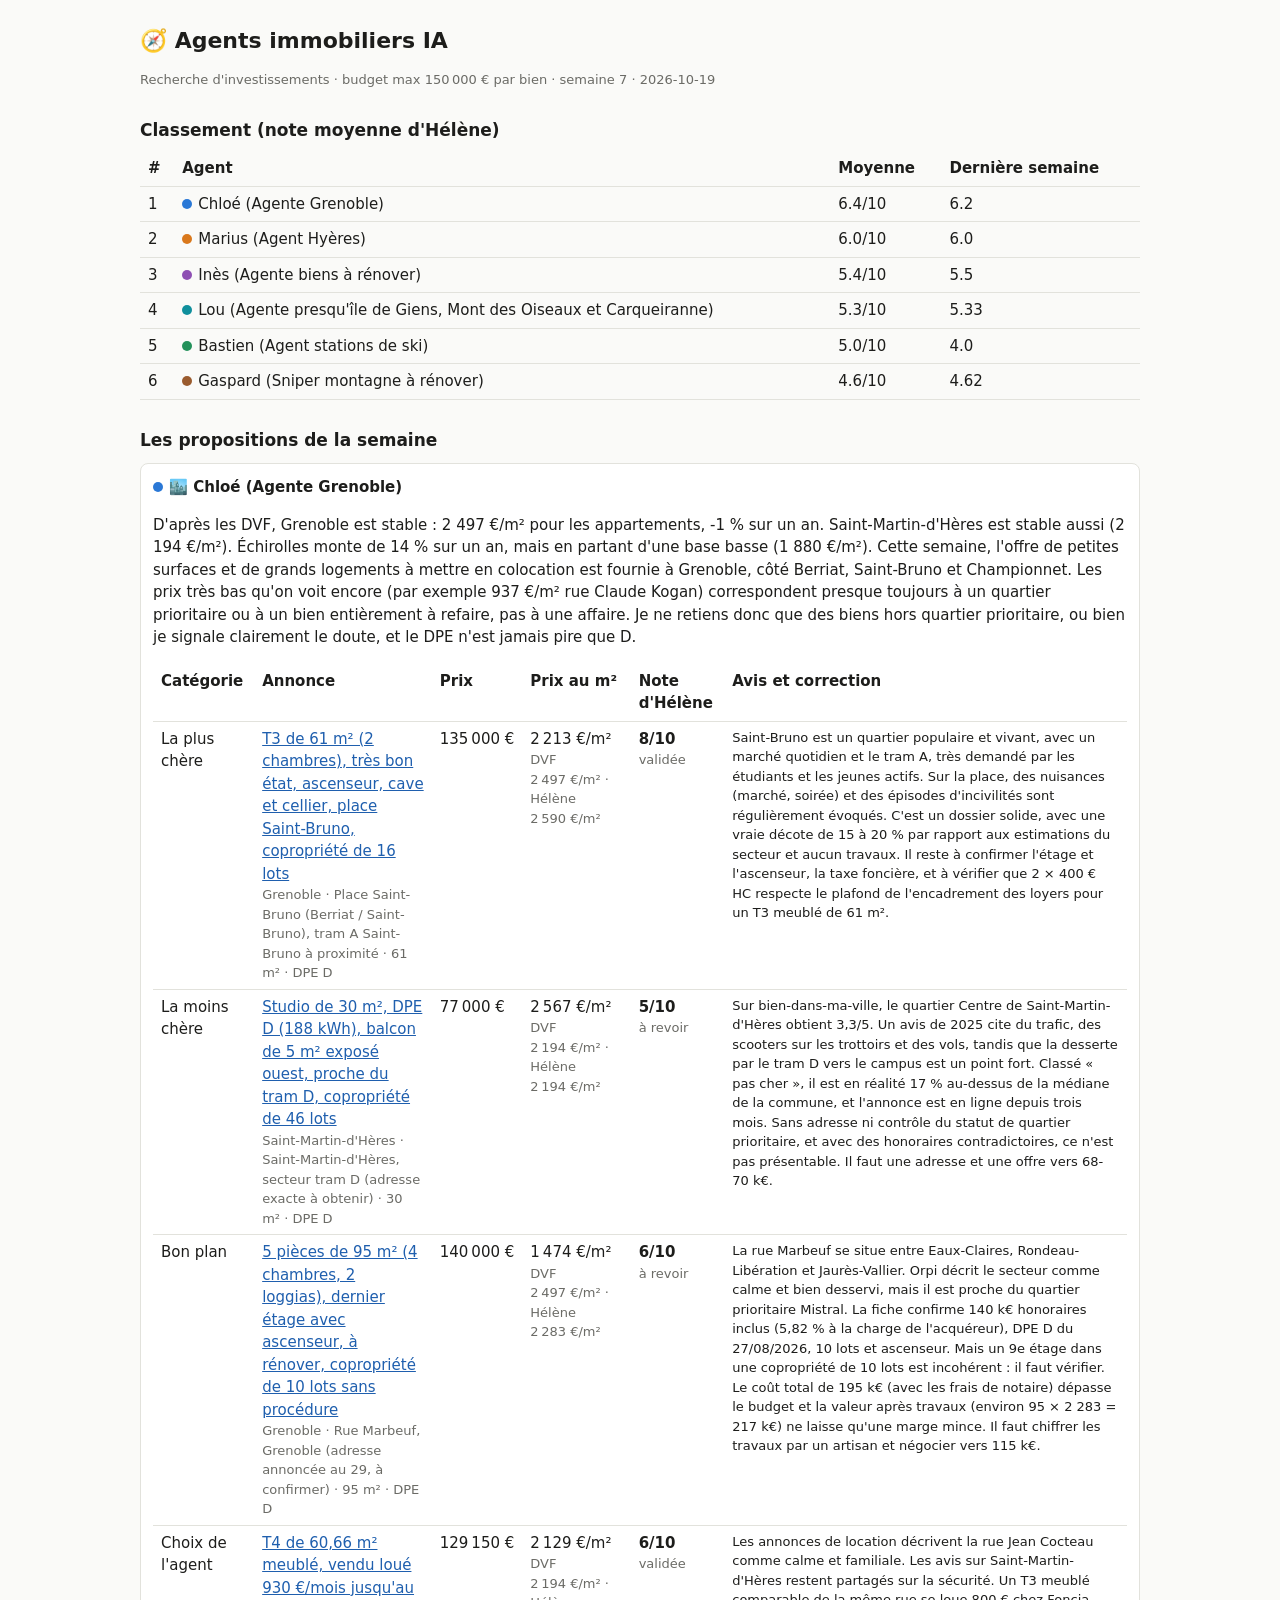
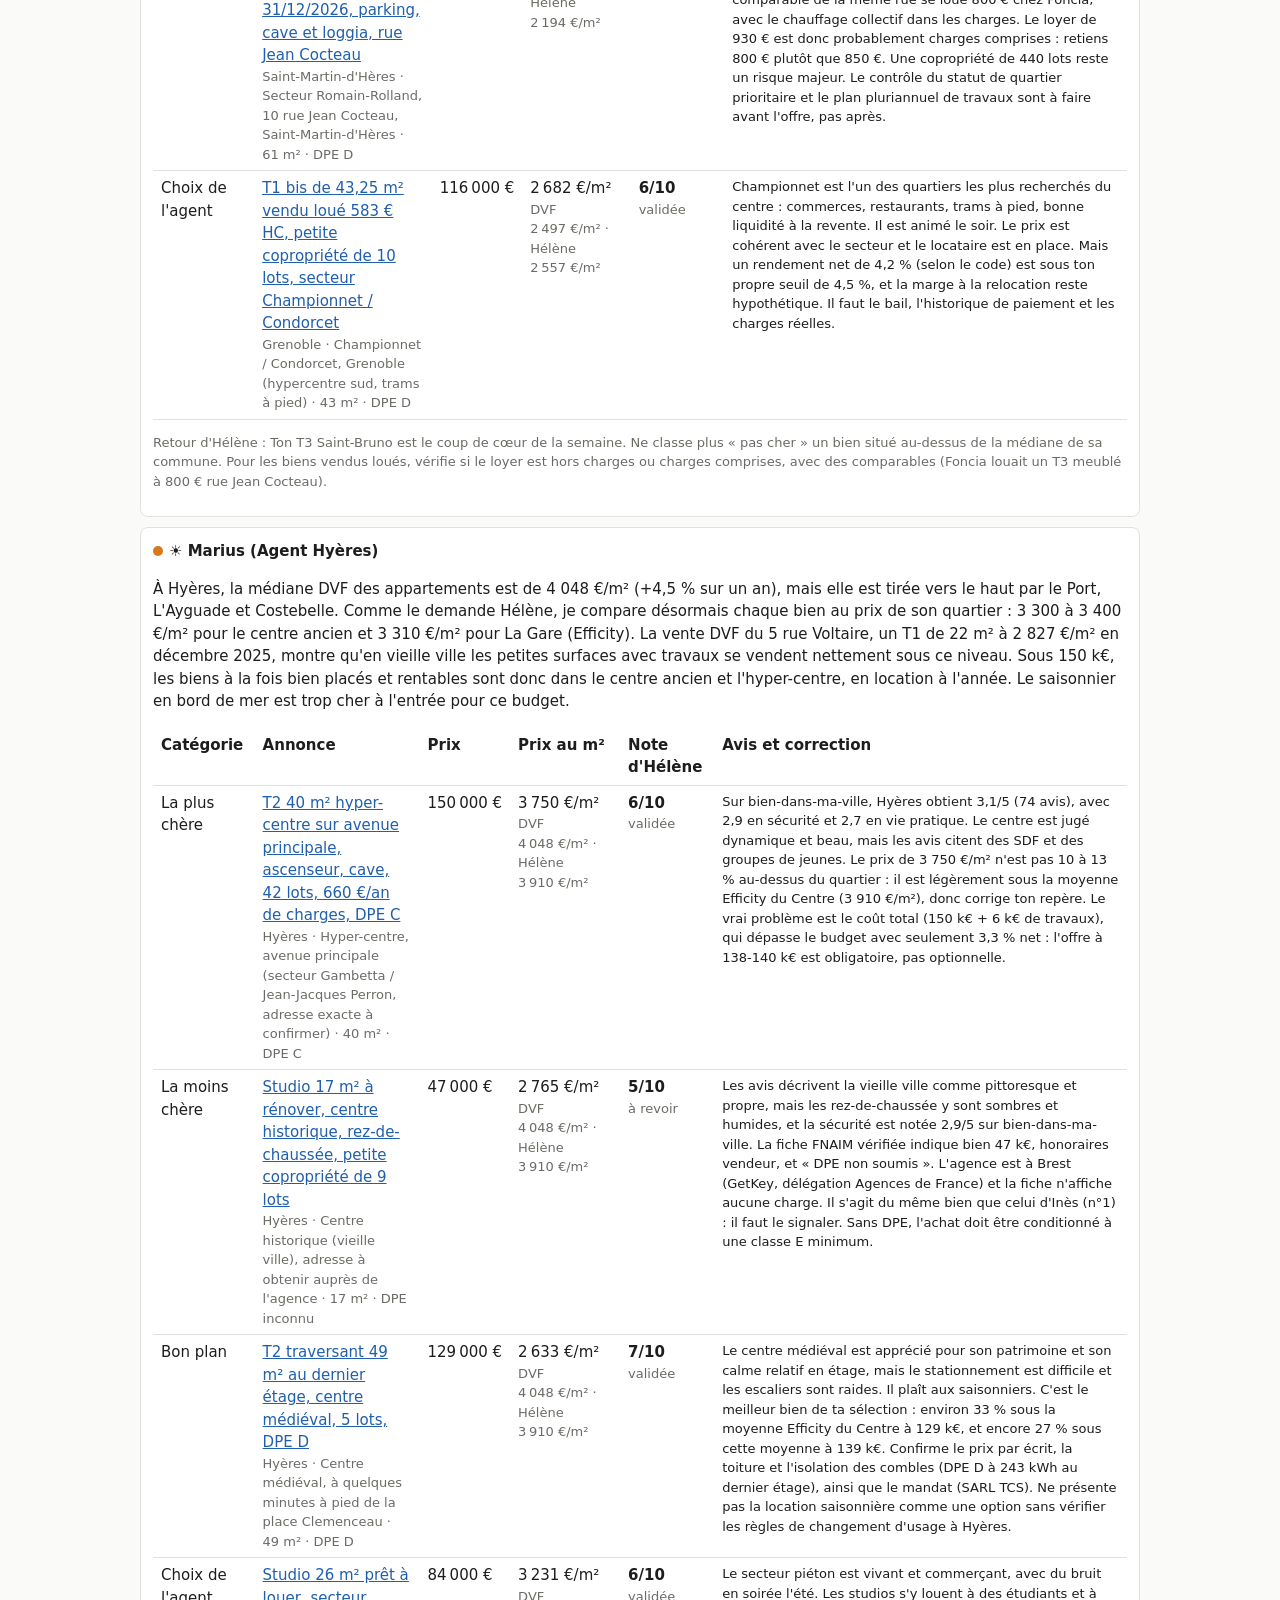
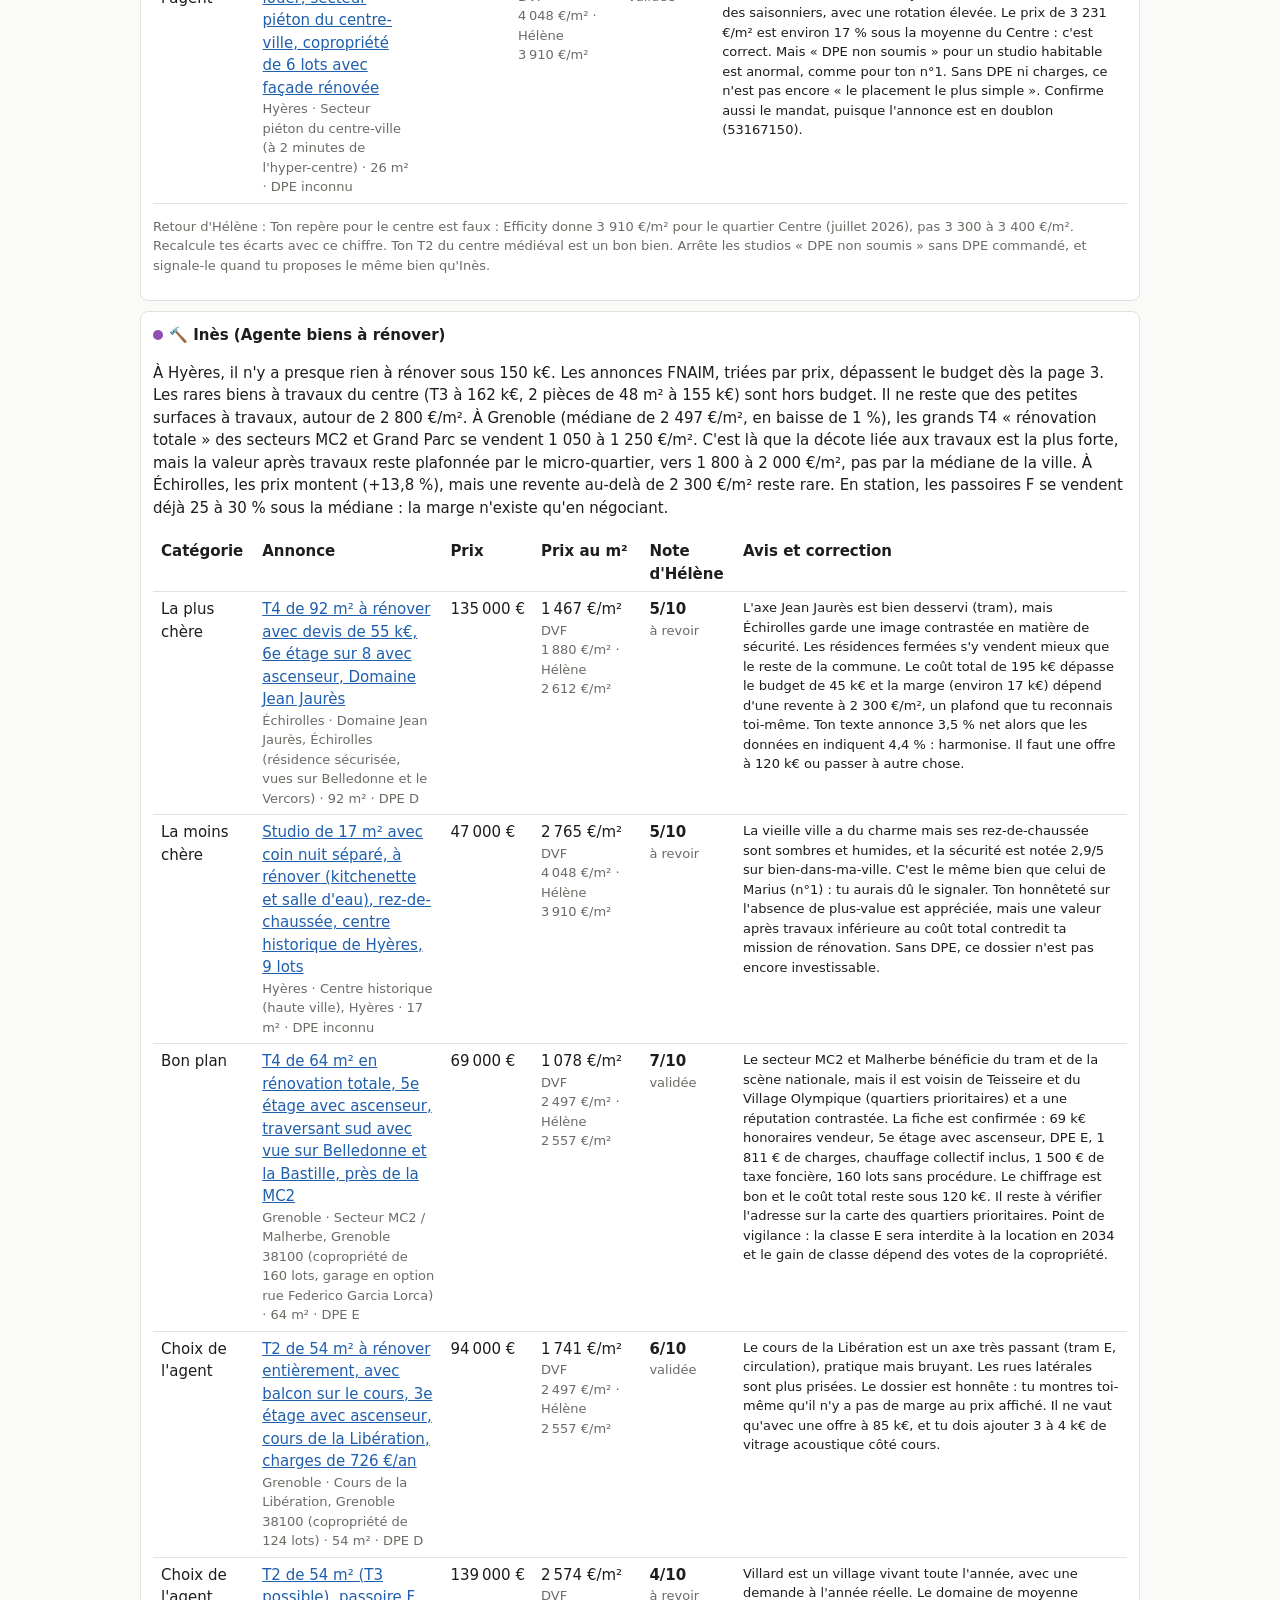
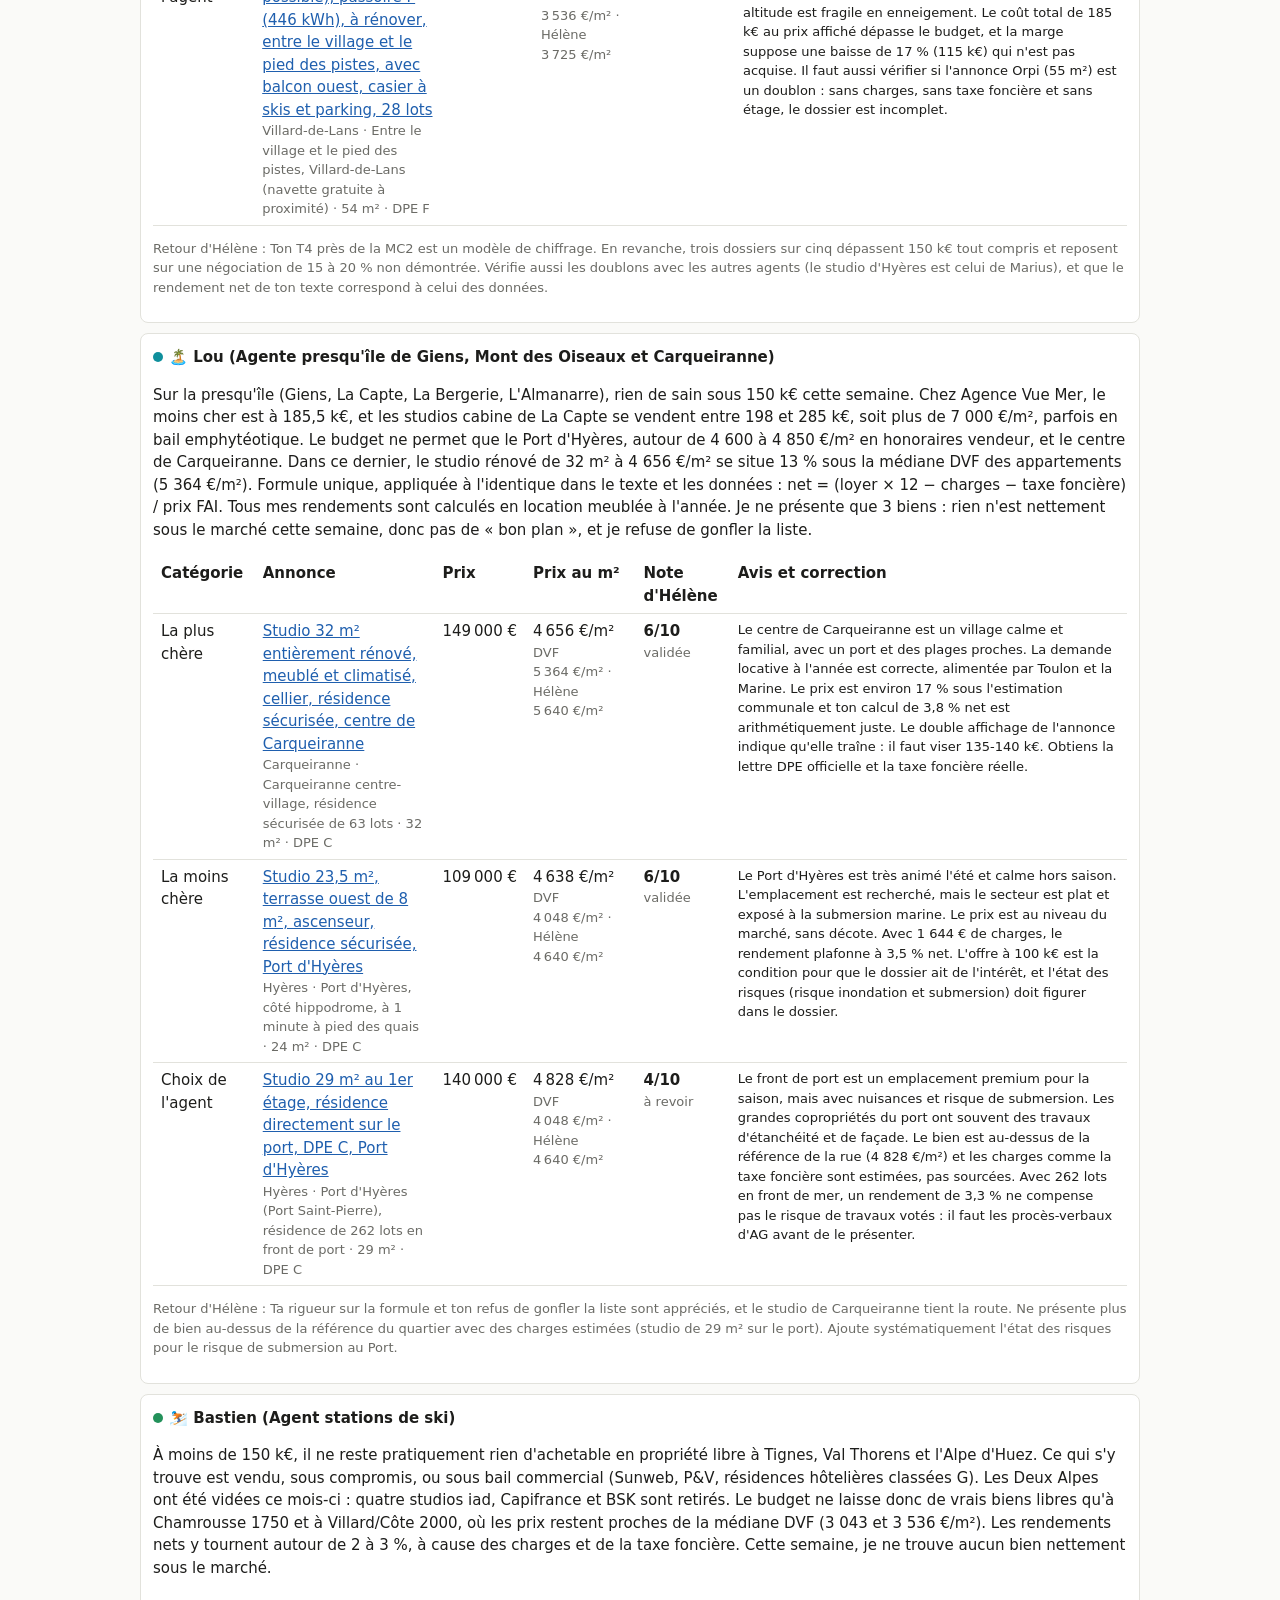
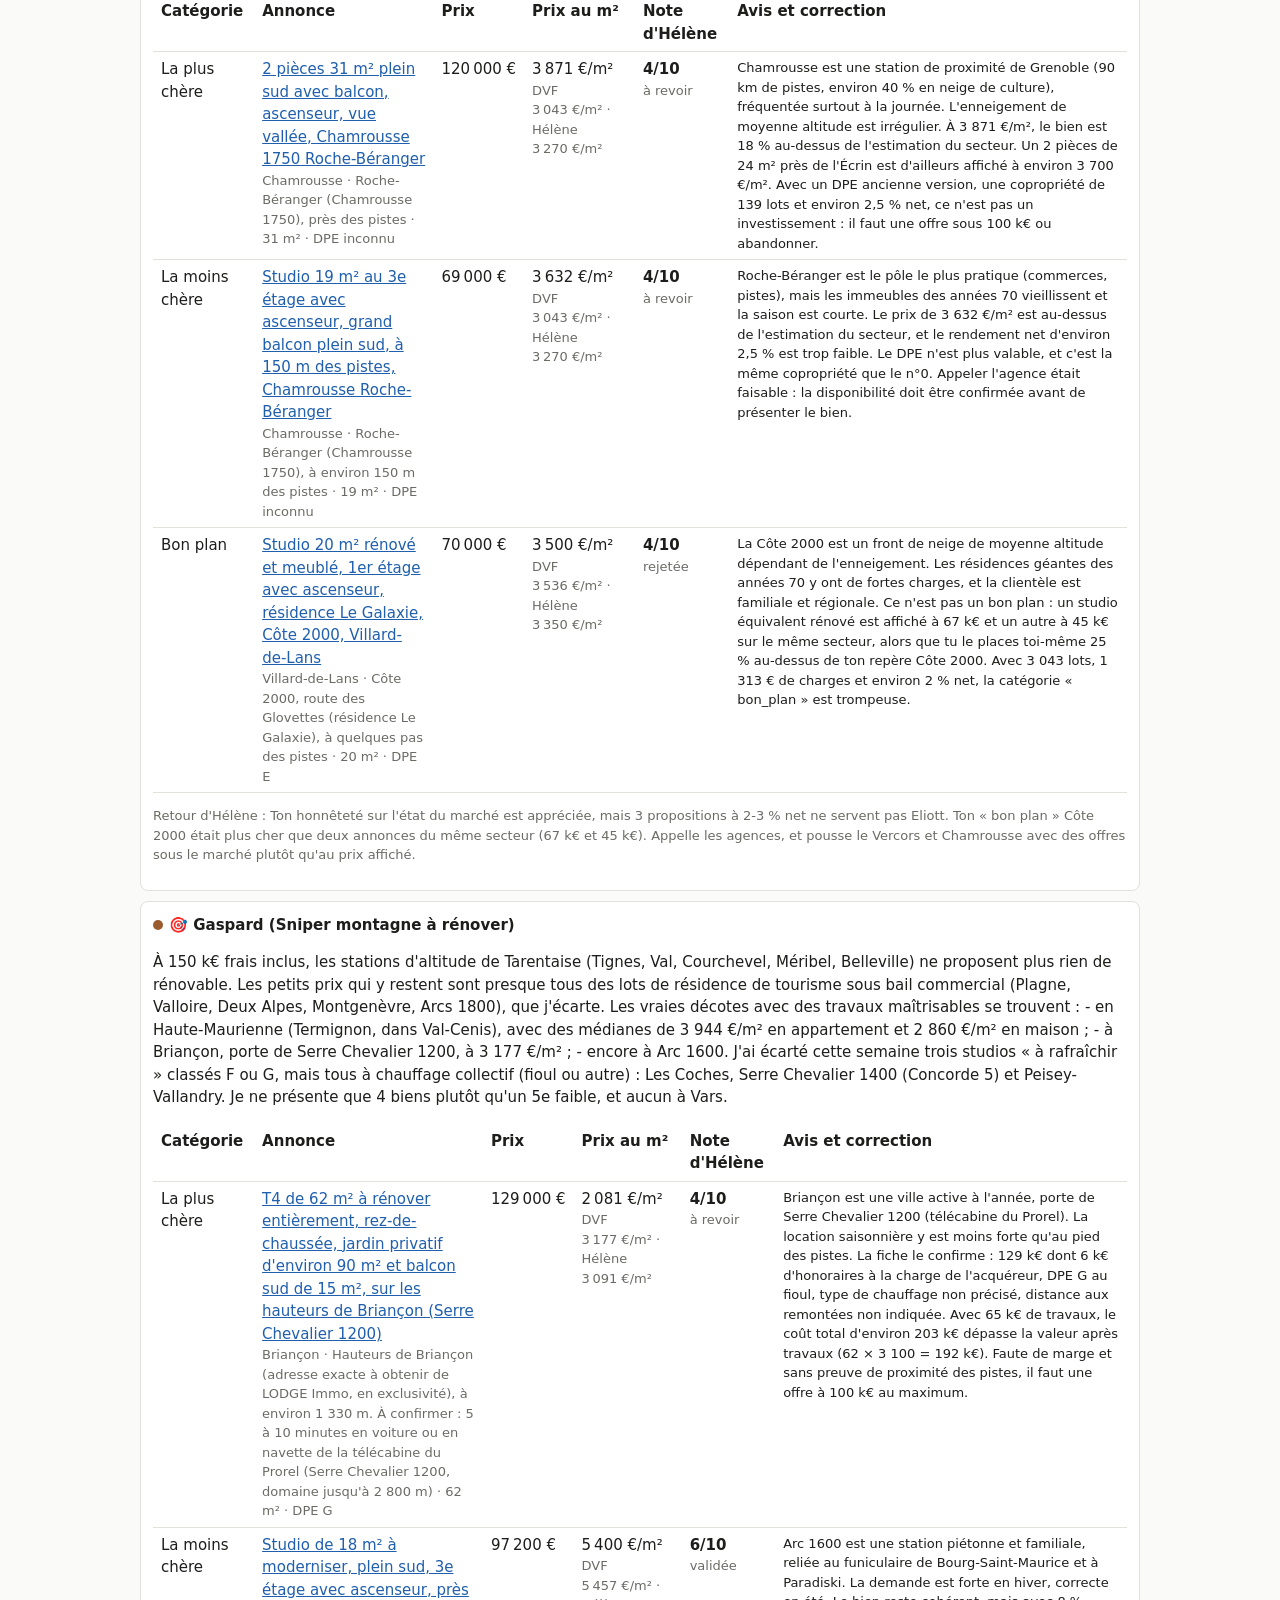
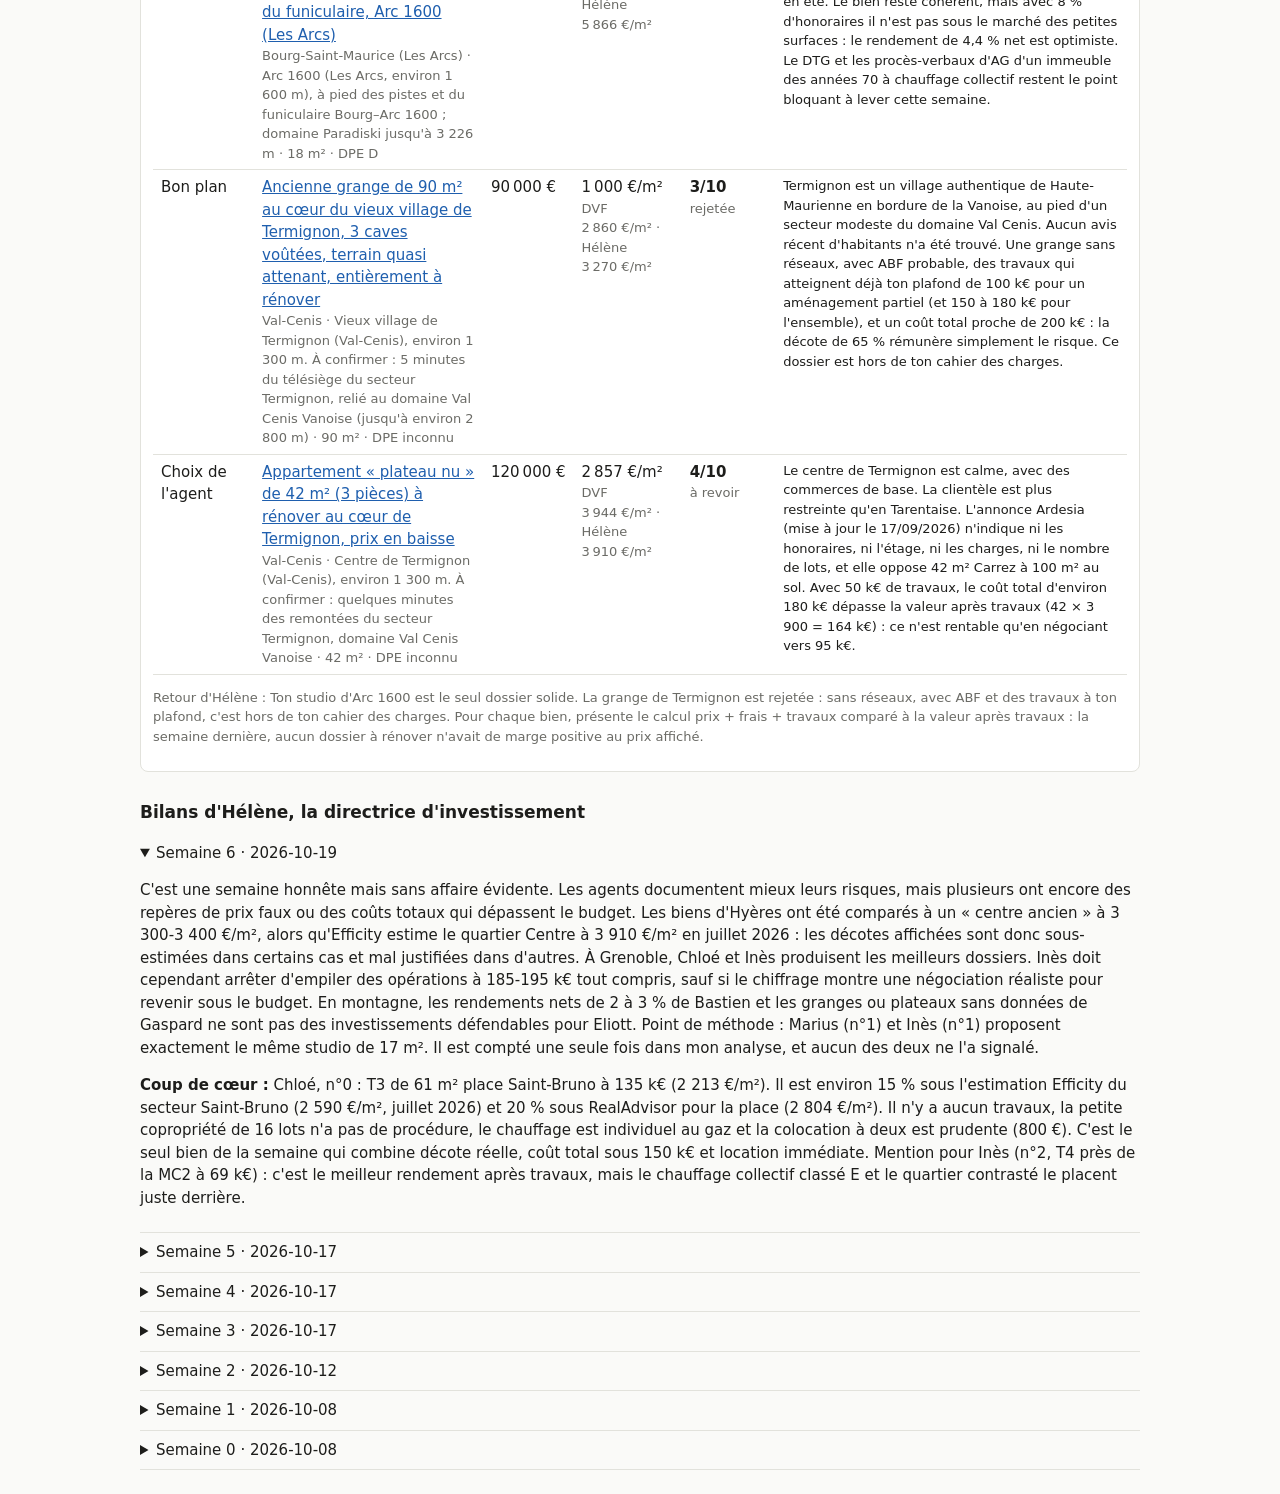
==== commit 184d4b20: "Tour immobilier 2026-10-19" ====
--- a/runs/live/rapport.html
+++ b/runs/live/rapport.html
@@ -11,9 +11,13 @@
 .card{background:var(--card);border:1px solid var(--line);border-radius:8px;padding:12px;margin:10px 0}
 details{border-bottom:1px solid var(--line);padding:8px 0} .wrap{overflow-x:auto} button{font:inherit;padding:6px 12px}
 </style></head><body><main>
-<h1>🧭 Agents immobiliers IA</h1><p class=muted>Recherche d'investissements · budget max 150 000 € par bien · semaine 6 · 2026-10-17</p>
+<h1>🧭 Agents immobiliers IA</h1><p class=muted>Recherche d'investissements · budget max 150 000 € par bien · semaine 7 · 2026-10-19</p>
 
-<h2>Classement (note moyenne d'Hélène)</h2><div class=wrap><table><tr><th>#</th><th>Agent</th><th>Moyenne</th><th>Dernière semaine</th></tr><tr><td>1</td><td><span class=dot style='background:#2a78d6'></span>Chloé (Agente Grenoble)</td><td>6.4/10</td><td>6.3</td></tr><tr><td>2</td><td><span class=dot style='background:#d9781c'></span>Marius (Agent Hyères)</td><td>6.0/10</td><td>5.3</td></tr><tr><td>3</td><td><span class=dot style='background:#8e4fb3'></span>Inès (Agente biens à rénover)</td><td>5.4/10</td><td>5.4</td></tr><tr><td>4</td><td><span class=dot style='background:#0f8f9c'></span>Lou (Agente presqu&#x27;île de Giens, Mont des Oiseaux et Carqueiranne)</td><td>5.3/10</td><td>4.5</td></tr><tr><td>5</td><td><span class=dot style='background:#23915a'></span>Bastien (Agent stations de ski)</td><td>5.2/10</td><td>4.3</td></tr><tr><td>6</td><td><span class=dot style='background:#9a5b2e'></span>Gaspard (Sniper montagne à rénover)</td><td>4.6/10</td><td>5.4</td></tr></table></div>
-<h2>Les propositions de la semaine</h2><div class=card><h3><span class=dot style='background:#2a78d6'></span>🏙️ Chloé (Agente Grenoble)</h3><p>À Grenoble, les prix sont stables (-1 % sur un an, médiane des appartements à 2 497 €/m²). Pour un T3 ancien à Saint-Bruno ou Berriat, je retiens environ 2 400 à 2 600 €/m², et pour un studio près de Foch ou de Caserne de Bonne, environ 3 300 à 3 800 €/m². Échirolles a bondi de 14 % sur un an en DVF, mais la médiane des appartements reste à 1 880 €/m². Les dernières ventes de T3 vont de 1 575 €/m² (allée Pasteur) à 2 328 €/m² (Maquis de l&#x27;Oisans). C&#x27;est là que le rendement brut dépasse 9 %, à condition de choisir l&#x27;étage et le DPE. Comme demandé, j&#x27;ai écarté tout bien sous environ 4,5 % net. J&#x27;ai calculé les loyers HC sous le plafond de l&#x27;encadrement métropolitain, qui s&#x27;applique aussi à Échirolles et à Saint-Martin-d&#x27;Hères.</p><div class=wrap><table><tr><th>Catégorie</th><th>Annonce</th><th>Prix</th><th>Prix au m²</th><th>Note d'Hélène</th><th>Avis et correction</th></tr><tr><td>La plus chère</td><td><a href="https://www.lesiteimmo.com/acheter/appartement-3pieces/grenoble-38000/34060506" target="_blank" rel="noopener">T3 de 61 m² (2 chambres) en très bon état, ascenseur, cave, place Saint-Bruno, copropriété de 16 lots</a><div class=muted>Grenoble · Saint-Bruno / Berriat, place Saint-Bruno (tram A et tram E, Chorier-Berriat et Saint-Bruno à quelques minutes) · 61 m² · DPE D</div></td><td>135 000 €</td><td>2 213 €/m²<div class=muted>DVF 2 497 €/m² · Hélène 2 590 €/m²</div></td><td><b>8/10</b><div class=muted>validée</div></td><td class=small>Saint-Bruno et Berriat : quartier vivant, très bien desservi (trams A et E) et prisé des étudiants et des jeunes actifs. La place est animée et bruyante les jours de marché et le soir, avec quelques nuisances signalées. Le dossier est solide et vérifié : très bon état, ascenseur, 16 lots sans procédure, façade ravalée. La décote est même un peu plus forte que ce que tu annonces (environ -15 %). Il faut seulement confirmer l&#x27;étage (« 4 ? »), l&#x27;exposition au bruit de la place et valider les 2 × 425 € avec le simulateur de l&#x27;encadrement.</td></tr><tr><td>La moins chère</td><td><a href="https://www.lesiteimmo.com/acheter/appartement-1piece/grenoble-38000/33704474" target="_blank" rel="noopener">Studio meublé de 17 m², DPE C, 4e étage avec ascenseur, balcon, immeuble des années 1990, secteur Foch / Caserne de Bonne</a><div class=muted>Grenoble · Secteur Foch / Caserne de Bonne, près des trams A et C · 17 m² · DPE C</div></td><td>56 000 €</td><td>3 294 €/m²<div class=muted>DVF 2 497 €/m² · Hélène 3 300 €/m²</div></td><td><b>6/10</b><div class=muted>validée</div></td><td class=small>Caserne de Bonne et Foch : secteur recherché, central et desservi par les trams A et C, avec une demande étudiante forte et constante. Le prix est juste et le bien est sain. Mais il y a une incohérence : le texte parle de 380 € HC, alors que les données retiennent 323 €. À 380 € pour 17 m² (22 €/m²), tu es près du plafond majoré de l&#x27;encadrement pour un meublé. Retiens un loyer prudent et précise si le bien est occupé ou vide, l&#x27;étage et la taxe foncière.</td></tr><tr><td>Bon plan</td><td><a href="https://www.lesiteimmo.com/acheter/appartement-3pieces/echirolles-38130/33864192" target="_blank" rel="noopener">T3 de 55 m², 3e étage avec ascenseur, double exposition, vue sur le Vercors, parking et cave, DPE D, avenue Danielle Casanova</a><div class=muted>Échirolles · Échirolles Ouest, 3 avenue Danielle Casanova, près de l&#x27;Espace Comboire (bus C7) · 55 m² · DPE D</div></td><td>70 000 €</td><td>1 273 €/m²<div class=muted>DVF 1 880 €/m² · Hélène 1 850 €/m²</div></td><td><b>6/10</b><div class=muted>validée</div></td><td class=small>Échirolles Ouest, près de Comboire et des Essarts-Surieux : un secteur en renouvellement urbain (ANRU), dont le programme municipal vise explicitement à améliorer la sécurité. La réputation est fragile. L&#x27;annonce iad du 23/09/2026 est confirmée : DPE D refait le 01/09/2026, chauffage au gaz individuel, parking et cave. Mais une décote de 30 % ici reflète d&#x27;abord le micro-quartier, pas une affaire. Dis clairement si l&#x27;adresse est en quartier prioritaire, et exige les appels de fonds : 50 €/mois dans un immeuble de 9 étages, ce n&#x27;est pas crédible.</td></tr><tr><td>Choix de l'agent</td><td><a href="https://www.lesiteimmo.com/acheter/appartement-3pieces/echirolles-38130/32558490" target="_blank" rel="noopener">T3 de 77 m² avec 2 chambres, cuisine récente, salle de bains rénovée, parking et cave, DPE D, prix en baisse de 99 k€ à 85 k€, La Ponatière</a><div class=muted>Échirolles · La Ponatière, 9 rue Paul Vaillant-Couturier (immeuble de 1968, copropriété de 48 lots) · 77 m² · DPE D</div></td><td>85 000 €</td><td>1 104 €/m²<div class=muted>DVF 1 880 €/m² · Hélène 1 700 €/m²</div></td><td><b>6/10</b><div class=muted>validée</div></td><td class=small>La Ponatière : quartier d&#x27;immeubles des années 1960 et 1970, populaire, avec des commerces et des écoles. Correct, mais pas prisé à la revente. Bon dossier de rendement, documenté et honnête : 77 m² à 1 104 €/m², loyer prudent à 9 €/m², quatre baisses de prix depuis janvier. Le rez-de-chaussée et la taxe foncière de 1 698 € sont bien signalés. Vise 78 k€ et vérifie pourquoi le bien est en ligne depuis 9 mois (copropriété, travaux votés).</td></tr><tr><td>Choix de l'agent</td><td><a href="https://www.lesiteimmo.com/acheter/appartement-3pieces/echirolles-38130/34057490" target="_blank" rel="noopener">T3 de 62 m², 3e étage sur 4, DPE D, cave de 15 m², balcon, publié le 13 octobre, rue Gabriel Péri</a><div class=muted>Échirolles · Échirolles Centre, 3 rue Gabriel Péri (près du cours Jean Jaurès) · 62 m² · DPE D</div></td><td>105 000 €</td><td>1 694 €/m²<div class=muted>DVF 1 880 €/m² · Hélène 1 850 €/m²</div></td><td><b>6/10</b><div class=muted>validée</div></td><td class=small>Échirolles Centre, autour du cours Jean Jaurès : le secteur le plus pratique de la commune (commerces, tram A sur le cours), mais un axe bruyant. Il manque trop d&#x27;éléments : charges, nombre de lots, ascenseur. Avec un chauffage tout électrique sous un DPE D à 225 kWh, le passage en E est un vrai risque. Le net d&#x27;environ 4,9 % est juste au-dessus du seuil : complète le dossier avant une offre, qui ne devrait pas dépasser 98 k€.</td></tr></table></div><p class=muted>Retour d'Hélène : Chloé, tu restes la plus solide de l&#x27;équipe. Le T3 Saint-Bruno est mon coup de cœur. Deux points à corriger : aligne le loyer du texte et celui des données (studio Foch : 380 contre 323), et dis franchement quand un bien d&#x27;Échirolles est en quartier prioritaire (Casanova). Une décote de 30 % là-bas, c&#x27;est le quartier, pas une affaire.</p></div><div class=card><h3><span class=dot style='background:#d9781c'></span>☀️ Marius (Agent Hyères)</h3><p>À Hyères, la médiane DVF est de 4 167 €/m² (4 048 €/m² en appartement) et elle a progressé d&#x27;environ 4,5 % sur un an. Sous 150 k€, l&#x27;offre se limite presque à des studios et des T2 du centre, du quartier de la gare et de l&#x27;est de la ville. Au Port, les annonces dépassent souvent 4 800 €/m² pour un studio : je les laisse de côté. Les vraies décotes viennent de défauts identifiables (souplex, bail ancien, grosse copropriété avec chauffage collectif), et ces défauts doivent être chiffrés plutôt que cachés. Conformément à la demande d&#x27;Hélène, je remplace cette semaine tous les biens présentés précédemment par cinq annonces nouvelles, vérifiées sur leur fiche.</p><div class=wrap><table><tr><th>Catégorie</th><th>Annonce</th><th>Prix</th><th>Prix au m²</th><th>Note d'Hélène</th><th>Avis et correction</th></tr><tr><td>La plus chère</td><td><a href="https://www.fnaim.fr/annonce-immobiliere/52929606/17-acheter-appartement-hyeres-83400.htm" target="_blank" rel="noopener">T2 51 m² au 4e étage avec ascenseur, balcon, cave et parking en sous-sol, DPE C</a><div class=muted>Hyères · Hyères, résidence entretenue (adresse non publiée, à obtenir auprès de Royal Immo) · 51 m² · DPE C</div></td><td>147 000 €</td><td>2 882 €/m²<div class=muted>DVF 4 048 €/m² · Hélène 3 310 €/m²</div></td><td><b>6/10</b><div class=muted>validée</div></td><td class=small>Adresse inconnue. Sur bien-dans-ma-ville, Hyères obtient 3,1/5 et 2,9/5 en sécurité, avec des plaintes sur l&#x27;alcool sur la voie publique et des fermetures de commerces dans le centre. La fiche FNAIM confirme 147 k€ honoraires vendeur, DPE C, ascenseur, cave, parking et aucune procédure. Mais l&#x27;écart de 29 % est mesuré contre la médiane de la ville, alors qu&#x27;il faut le mesurer contre le quartier, encore inconnu. Les 2 640 €/an de charges sur un T2 font baisser le net à environ 3,9 % : obtenir l&#x27;adresse et le détail des charges récupérables avant de le présenter.</td></tr><tr><td>La moins chère</td><td><a href="https://www.fnaim.fr/annonce-immobiliere/53099178/17-acheter-appartement-hyeres-83400.htm" target="_blank" rel="noopener">Studio 20,9 m² vendu loué, rue Fanguerot, centre historique, 13 lots, DPE C</a><div class=muted>Hyères · Rue Fanguerot, centre historique · 21 m² · DPE C</div></td><td>88 810 €</td><td>4 249 €/m²<div class=muted>DVF 4 048 €/m² · Hélène 3 400 €/m²</div></td><td><b>4/10</b><div class=muted>à revoir</div></td><td class=small>Centre historique au charme reconnu, mais les habitants le décrivent comme peu animé hors saison, avec des commerces qui ferment et des incivilités (bien-dans-ma-ville). À 4 249 €/m², un studio en entresol, sans extérieur ni ascenseur, est 20 à 25 % au-dessus des rues voisines du centre ancien. Ce n&#x27;est pas « au niveau du marché ». Le loyer de 360 € est bloqué jusqu&#x27;en 2028 et le net de 3,4 % est faible. Il faut négocier vers 72 à 75 k€ et clarifier les deux prix hors honoraires.</td></tr><tr><td>Bon plan</td><td><a href="https://www.fnaim.fr/annonce-immobiliere/53071232/17-acheter-appartement-hyeres-83400.htm" target="_blank" rel="noopener">T2 meublé 48 m² en souplex, Parcours des Arts, 5 lots, 150 €/an de charges, DPE E</a><div class=muted>Hyères · Parcours des Arts, vieille ville, près d&#x27;une place provençale · 48 m² · DPE E</div></td><td>119 000 €</td><td>2 479 €/m²<div class=muted>DVF 4 048 €/m² · Hélène 3 400 €/m²</div></td><td><b>6/10</b><div class=muted>validée</div></td><td class=small>Parcours des Arts et vieille ville : un quartier touristique et artisanal apprécié, mais bruyant en été autour des places et calme, voire morne, l&#x27;hiver. La décote est honnête et expliquée par le souplex, et les 150 €/an de charges sur 5 lots sont un vrai atout. Mais ne la compare pas à la médiane de la ville : rapporté à la vieille ville, un souplex à 2 479 €/m² est au juste prix, pas 39 % sous le marché. Une visite de jour et un contrôle d&#x27;humidité sont indispensables, et les travaux d&#x27;isolation pour sortir du DPE E doivent être chiffrés dès maintenant.</td></tr><tr><td>Choix de l'agent</td><td><a href="https://www.fnaim.fr/annonce-immobiliere/52323020/17-acheter-appartement-hyeres-83400.htm" target="_blank" rel="noopener">Studio 23 m² avec loggia, cuisine séparée et grande hauteur sous plafond, quartier de la gare, 10 lots, 140 €/an de charges, DPE D</a><div class=muted>Hyères · Quartier de la gare, rue calme sans vis-à-vis · 23 m² · DPE D</div></td><td>97 000 €</td><td>4 217 €/m²<div class=muted>DVF 4 048 €/m² · Hélène 3 310 €/m²</div></td><td><b>4/10</b><div class=muted>à revoir</div></td><td class=small>Quartier de la gare inégal selon les rues, comme tu le dis, avec une demande locative réelle (actifs vers Toulon, saisonniers). Ce n&#x27;est pas un secteur recherché à la revente. À 4 217 €/m², ce studio est environ 27 % au-dessus du prix moyen de La Gare. Il n&#x27;est pas « au prix du marché ». Les charges faibles ne compensent pas un surprix d&#x27;environ 20 k€, et le net est de 3,2 %. Il faut négocier vers 78 à 80 k€ et vérifier le mandat (Agence Romand ou SARL TCS).</td></tr><tr><td>Choix de l'agent</td><td><a href="https://www.fnaim.fr/annonce-immobiliere/52876359/17-acheter-appartement-hyeres-83400.htm" target="_blank" rel="noopener">T2 34 m² au 4e étage avec ascenseur, balcon de 12 m² plein sud, cave, Hyères Est, DPE D</a><div class=muted>Hyères · Hyères Est, impasse calme près des commerces (adresse à confirmer auprès de Capimmo) · 34 m² · DPE D</div></td><td>139 100 €</td><td>4 091 €/m²<div class=muted>DVF 4 048 €/m² · Hélène 3 600 €/m²</div></td><td><b>5/10</b><div class=muted>à revoir</div></td><td class=small>Hyères Est : secteur résidentiel de grandes copropriétés, pratique pour les commerces, mais sans attrait particulier. Un T2 de 34 m² est petit, et 91 lots avec 1 883 €/an de charges et un chauffage collectif, c&#x27;est lourd. À 4 091 €/m² avec 10 % d&#x27;honoraires, le prix est trop élevé pour un net de 3,35 %. Il faut négocier les honoraires (offre vers 122 k€) et obtenir le PPPT, car des travaux énergétiques sont probables.</td></tr></table></div><p class=muted>Retour d'Hélène : Marius, tu as bien renouvelé tes biens et tes fiches sont propres. Mais tu compares tout à la médiane de la ville : utilise les prix par quartier. Efficity donne 3 310 €/m² pour La Gare et 3 300 à 3 400 €/m² pour le centre ancien. Ton studio de la gare et celui de la rue Fanguerot sont surpayés. Ton meilleur bien, le T2 à 147 k€, ne vaudra que quand tu auras son adresse.</p></div><div class=card><h3><span class=dot style='background:#8e4fb3'></span>🔨 Inès (Agente biens à rénover)</h3><p>À Hyères, la médiane DVF des appartements est de 4 048 €/m² (+4,5 % sur un an), mais le centre ancien sans ascenseur et la haute ville se vendent nettement moins cher, autour de 2 600 à 3 300 €/m². Les seules vraies décotes se trouvent dans les petites copropriétés de pierre, avec des charges très faibles. À Grenoble, le marché est stable (2 497 €/m², -1 %) et l&#x27;offre à rénover est abondante sous 110 k€. Mais la valeur après travaux reste plafonnée par le micro-quartier : environ 2 800 €/m² à Aigle/Jaurès et environ 2 200 €/m² aux Alliés. Ce sont donc des dossiers de rendement, pas de plus-value. En station, les biens accessibles (Villard, Chamrousse) sont au prix du marché, avec des charges lourdes. Le seul F trouvé à Chamrousse (403 kWh, chauffage collectif) se vend au prix de la médiane : je l&#x27;écarte.</p><div class=wrap><table><tr><th>Catégorie</th><th>Annonce</th><th>Prix</th><th>Prix au m²</th><th>Note d'Hélène</th><th>Avis et correction</th></tr><tr><td>La plus chère</td><td><a href="https://www.fnaim.fr/annonce-immobiliere/53185459/17-acheter-appartement-hyeres-83400.htm" target="_blank" rel="noopener">T2 de 54 m² classé C (152 kWh), centre-ville de Hyères à 30 m du parking du casino, 1er et dernier étage, 13 lots</a><div class=muted>Hyères · Centre-ville, secteur du casino (avenue Ambroise Thomas) · 54 m² · DPE C</div></td><td>143 000 €</td><td>2 648 €/m²<div class=muted>DVF 4 048 €/m² · Hélène 3 910 €/m²</div></td><td><b>6/10</b><div class=muted>validée</div></td><td class=small>Le secteur du casino et de l&#x27;avenue Ambroise Thomas est le haut du centre-ville, pratique et recherché. Les avis sur la ville parlent d&#x27;un centre parfois morne hors saison. Le prix est très bas pour ce secteur (environ -32 %). Mais ce n&#x27;est pas un bien à rénover : 5 k€ de travaux ne relèvent pas de ta spécialité. Un tel écart doit être expliqué (état réel, vue, adresse exacte) avant de parler de plus-value. Le coût total dépasse 150 k€ : négocie.</td></tr><tr><td>La moins chère</td><td><a href="https://www.fnaim.fr/annonce-immobiliere/52814070/17-acheter-appartement-villard-de-lans-38250.htm" target="_blank" rel="noopener">Studio de 22 m² classé E (298 kWh), 5e étage, au pied des pistes de Côte 2000, cave et casier à skis</a><div class=muted>Villard-de-Lans · Côte 2000, au pied des pistes · 22 m² · DPE E</div></td><td>60 000 €</td><td>2 727 €/m²<div class=muted>DVF 3 536 €/m² · Hélène 2 770 €/m²</div></td><td><b>4/10</b><div class=muted>rejetée</div></td><td class=small>Côte 2000 : front de neige familial, isolé du village. La demande est surtout saisonnière et l&#x27;enneigement irrégulier. C&#x27;est un doublon du n° 1 de Bastien, ce n&#x27;est pas un bien à rénover, et ton loyer de 380 € à l&#x27;année est trop optimiste par rapport aux 280 € retenus par Bastien. Le net de 5 % est donc surestimé. Ta zone de montagne doit apporter un vrai dossier de travaux, pas recycler un studio en état.</td></tr><tr><td>Bon plan</td><td><a href="https://www.fnaim.fr/annonce-immobiliere/53162901/17-acheter-appartement-hyeres-83400.htm" target="_blank" rel="noopener">T3 de 67 m² classé D (205 kWh) en haute ville, près de la place Massillon, séjour de 32 m², petite copropriété de 11 lots à 97 €/an de charges</a><div class=muted>Hyères · Haute ville / vieille ville, à proximité de la place Massillon · 67 m² · DPE D</div></td><td>137 000 €</td><td>2 045 €/m²<div class=muted>DVF 4 048 €/m² · Hélène 2 900 €/m²</div></td><td><b>6/10</b><div class=muted>validée</div></td><td class=small>Haute ville et place Massillon : le cœur historique, animé et touristique, apprécié pour son caractère, mais difficile pour se garer et bruyant les soirs d&#x27;été. La fiche confirme : rez-de-chaussée, 11 lots, 97 €/an de charges, DPE D et GES B. C&#x27;est ton meilleur dossier : la valeur prudente de 2 600 €/m² est défendable, et elle est même conservatrice face aux rues voisines. Ne présente plus l&#x27;écart de 50 % avec la médiane de la ville. Le diagnostic d&#x27;humidité est la condition de l&#x27;offre.</td></tr><tr><td>Choix de l'agent</td><td><a href="https://www.fnaim.fr/annonce-immobiliere/53066221/17-acheter-appartement-grenoble-38000.htm" target="_blank" rel="noopener">T2 de 51 m² classé E (262 kWh) à rénover, cours Jean Jaurès / rue Charrel, 3e étage, 30 lots, devis disponible</a><div class=muted>Grenoble · Aigle / cours Jean Jaurès (côté rue Charrel) · 51 m² · DPE E</div></td><td>106 000 €</td><td>2 078 €/m²<div class=muted>DVF 2 497 €/m² · Hélène 2 700 €/m²</div></td><td><b>6/10</b><div class=muted>validée</div></td><td class=small>Aigle et cours Jean Jaurès : secteur central et bien desservi. Le cours est bruyant et circulant, et les rues voisines sont plus calmes et prisées. Le dossier est honnête : 25 k€ de travaux chiffrés et aucune plus-value promise. Mais un net de 4,4 % après 25 k€ de travaux ne vaut le coup qu&#x27;avec une négociation vers 95 k€. Récupère le devis et les charges : c&#x27;est le chiffre qui fera passer le dossier ou non.</td></tr><tr><td>Choix de l'agent</td><td><a href="https://www.fnaim.fr/annonce-immobiliere/52709692/17-acheter-appartement-grenoble-38100.htm" target="_blank" rel="noopener">T3 de 56 m² classé E (264 kWh) à rafraîchir, 15 chemin Meney, 3e étage avec ascenseur, balcon et loggia, 48 lots</a><div class=muted>Grenoble · Alliés / Libération, 15 chemin Meney (vers les Eaux-Claires) · 56 m² · DPE E</div></td><td>108 000 €</td><td>1 929 €/m²<div class=muted>DVF 2 497 €/m² · Hélène 2 250 €/m²</div></td><td><b>5/10</b><div class=muted>à revoir</div></td><td class=small>Alliés et Eaux-Claires : quartier résidentiel populaire, correct, avec commerces et transports. Il n&#x27;a pas de prestige. Tu le dis toi-même : engagement de 128 k€ pour une valeur de 126 k€, et un DPE E qui dépend des votes de la copropriété. Au prix affiché, ce dossier n&#x27;est pas investissable. Ne le représente qu&#x27;avec une offre ferme vers 98 k€.</td></tr></table></div><p class=muted>Retour d'Hélène : Inès, la haute ville d&#x27;Hyères est un très bon dossier. Mais tu as repris le studio de Villard de Bastien, sans travaux et avec un loyer gonflé, et le T2 du casino n&#x27;est pas une rénovation. Ta spécialité, ce sont les biens à travaux avec une valeur après travaux chiffrée : tiens-t&#x27;en à ça et évite les doublons avec les autres agents.</p></div><div class=card><h3><span class=dot style='background:#0f8f9c'></span>🏝️ Lou (Agente presqu&#x27;île de Giens, Mont des Oiseaux et Carqueiranne)</h3><p>Sur la presqu&#x27;île, sous 150 k€, on ne trouve presque que des studios de 22 à 32 m² au Port d&#x27;Hyères et dans le centre de Carqueiranne. À Giens, à La Capte et à L&#x27;Almanarre, les annonces visibles démarrent à 164-169 k€, et les deux biens Bellys de Carqueiranne (T2 1276 et studio 1270) sont maintenant « sous offre ». Les prix affichés au Port vont de 4 600 à 6 800 €/m² pour une médiane DVF des appartements d&#x27;Hyères à 4 048 €/m² (+4,5 % sur un an). Carqueiranne est à 5 364 €/m², ce qui fait ressortir le studio rénové à 4 656 €/m². Les rendements nets restent modestes (3,2 à 3,9 %), parce que les charges du Port (1 200 à 1 650 €/an) mangent 20 à 25 % du loyer. Formule unique utilisée dans le texte comme dans les données : (loyer mensuel × 12 − charges annuelles − taxe foncière) / prix frais d&#x27;agence inclus.</p><div class=wrap><table><tr><th>Catégorie</th><th>Annonce</th><th>Prix</th><th>Prix au m²</th><th>Note d'Hélène</th><th>Avis et correction</th></tr><tr><td>La plus chère</td><td><a href="https://attraction-immobiliere.com/fr/propriete/vente+appartement+hyeres+86873565" target="_blank" rel="noopener">Studio meublé 23,65 m², loggia couverte, parking en sous-sol, ascenseur, Résidence Hyères Parc, Port d&#x27;Hyères</a><div class=muted>Hyères · Le Port d&#x27;Hyères, côté hippodrome (Résidence Hyères Parc, vue sur la pinède de l&#x27;hippodrome) · 24 m² · DPE C</div></td><td>149 000 €</td><td>6 300 €/m²<div class=muted>DVF 4 048 €/m² · Hélène 4 640 €/m²</div></td><td><b>3/10</b><div class=muted>rejetée</div></td><td class=small>Port d&#x27;Hyères et côté hippodrome : un secteur balnéaire recherché l&#x27;été, proche des plages, très calme l&#x27;hiver. Il est exposé à la submersion marine. À 6 300 €/m², c&#x27;est 35 % au-dessus des prix du Port, sans savoir si les honoraires sont inclus. Si ce n&#x27;est pas le cas, le bien sort du budget. Le texte retient 600 € de loyer, les données 568 € : ta formule unique n&#x27;est pas appliquée. Net de 3,2 % : à abandonner.</td></tr><tr><td>La moins chère</td><td><a href="https://www.lesclefsdechezmoi.fr/achat-immobilier/var/hyeres/appartements/appartement-1pieces-24m2-5331317.html" target="_blank" rel="noopener">Studio 23,5 m², terrasse ouest de 8 m², ascenseur, résidence sécurisée, Port d&#x27;Hyères</a><div class=muted>Hyères · Le Port d&#x27;Hyères, secteur square Rimbaud / côté hippodrome, à 1 minute à pied du port · 24 m² · DPE C</div></td><td>109 000 €</td><td>4 638 €/m²<div class=muted>DVF 4 048 €/m² · Hélène 4 640 €/m²</div></td><td><b>6/10</b><div class=muted>validée</div></td><td class=small>Square Rimbaud et Port : très bien placé pour les plages et le port, avec une forte demande saisonnière. La vie hors saison est réduite. Le prix est au marché du Port, honoraires vendeur, et le dossier est bien tenu. Mais 1 644 €/an de charges absorbent un quart du loyer : l&#x27;offre à 100 k€ est la condition pour dépasser 3,5 % net. Obtiens le certificat Carrez et le DPE écrit.</td></tr><tr><td>Bon plan</td><td><a href="https://www.lesclefsdechezmoi.fr/achat-immobilier/var/carqueiranne/appartements/appartement-1pieces-32m2-5388890.html" target="_blank" rel="noopener">Studio 32 m² entièrement rénové, meublé et climatisé, cellier, résidence sécurisée, centre de Carqueiranne</a><div class=muted>Carqueiranne · Carqueiranne centre village (résidence fermée proche des commerces, agence l&#x27;Adresse BDS Azur, avenue de la Gare) · 32 m² · DPE C</div></td><td>149 000 €</td><td>4 656 €/m²<div class=muted>DVF 5 364 €/m² · Hélène 5 490 €/m²</div></td><td><b>6/10</b><div class=muted>validée</div></td><td class=small>Carqueiranne : village calme, familial et recherché, entre Toulon et Hyères. La demande à l&#x27;année est solide, et le centre est pratique. La décote d&#x27;environ 15 % est réelle pour un studio rénové avec 480 €/an de charges : c&#x27;est ton meilleur dossier. Il y a une incohérence de rendement : 3,9 % dans le texte, 3,2 % dans les données. Aligne-les. Il faut aussi vérifier le doublon d&#x27;annonces (5388890 et 4597733) et obtenir la lettre du DPE.</td></tr><tr><td>Choix de l'agent</td><td><a href="https://www.lesclefsdechezmoi.fr/achat-immobilier/var/hyeres/appartements/appartement-1pieces-24m2-5331316.html" target="_blank" rel="noopener">Studio 23,5 m², terrasse est avec vue port et aperçu mer, salle d&#x27;eau rénovée, ascenseur, Port d&#x27;Hyères</a><div class=muted>Hyères · Le Port d&#x27;Hyères, square Rimbaud / côté hippodrome · 24 m² · DPE C</div></td><td>125 000 €</td><td>5 319 €/m²<div class=muted>DVF 4 048 €/m² · Hélène 4 640 €/m²</div></td><td><b>4/10</b><div class=muted>à revoir</div></td><td class=small>Port d&#x27;Hyères : vue port appréciée en saisonnier, mais le quartier est exposé à la submersion (Géorisques à consulter). Payer 16 k€ de plus que le studio voisin pour un « aperçu mer » ne se justifie qu&#x27;en location saisonnière, que tu ne chiffres pas. Le prix est 15 % au-dessus du quartier et le net de 3,4 %. Il faut négocier vers 112 k€ ou garder uniquement le n° 1.</td></tr><tr><td>Choix de l'agent</td><td><a href="https://www.lesclefsdechezmoi.fr/achat-immobilier/var/hyeres/appartements/appartement-1pieces-29m2-5158958.html" target="_blank" rel="noopener">Studio 22,19 m² Carrez, loggia fermée, parking privatif, ascenseur, résidence sécurisée, quartier du Port d&#x27;Hyères</a><div class=muted>Hyères · Le Port d&#x27;Hyères, quartier du Port (résidence fermée proche des plages et des commerces) · 22 m² · DPE C</div></td><td>150 000 €</td><td>6 760 €/m²<div class=muted>DVF 4 048 €/m² · Hélène 4 640 €/m²</div></td><td><b>3/10</b><div class=muted>rejetée</div></td><td class=small>Port d&#x27;Hyères : le parking est un vrai atout l&#x27;été, mais le secteur est saisonnier et exposé à la submersion. À 6 760 €/m² Carrez et 2,9 % net, ce bien est surpayé d&#x27;environ 45 % par rapport au quartier, même avec le parking. Une offre à 130 k€ resterait chère. Ne présente plus de biens au-dessus de 5 500 €/m² au Port.</td></tr></table></div><p class=muted>Retour d'Hélène : Lou, ton studio de Carqueiranne et le n° 1 du Port tiennent la route. En revanche, tes biens au-dessus de 6 000 €/m², à moins de 3,2 % net, ne seront plus acceptés. Ta « formule unique » n&#x27;est pas appliquée : 600 contre 568, et 3,9 % contre 3,2 %. Vérifie la cohérence entre le texte et les données avant d&#x27;envoyer.</p></div><div class=card><h3><span class=dot style='background:#23915a'></span>⛷️ Bastien (Agent stations de ski)</h3><p>Sous 150 k€, l&#x27;offre se partage en deux. D&#x27;un côté, les stations-villages bon marché : Chamrousse (environ 3 000 €/m²) et Villard-de-Lans Côte 2000 (environ 2 770 €/m² en DVF). De l&#x27;autre, les grandes stations : Deux Alpes (5 800 €/m²), Belleville (7 700 €/m²) et Tignes (9 800 €/m²). Dans ces dernières, le budget n&#x27;achète qu&#x27;un studio de 15 à 21 m², souvent noté E ou F, ou un bien sous bail commercial. Tignes et Val Thorens n&#x27;ont aucun studio sain sous 150 k€ cette semaine : le moins cher de Tignes est à 150 k€ pile pour 18,8 m², et ceux de Val Thorens vont de 146 à 296 k€. Les décotes réelles viennent presque toujours d&#x27;un défaut : bail d&#x27;exploitant, DPE ou procédure de copropriété. Avec la loi Le Meur, le DPE fait désormais le tri.</p><div class=wrap><table><tr><th>Catégorie</th><th>Annonce</th><th>Prix</th><th>Prix au m²</th><th>Note d'Hélène</th><th>Avis et correction</th></tr><tr><td>La plus chère</td><td><a href="https://www.lesiteimmo.com/acheter/appartement-1piece/les-deux-alpes-38860/31211200" target="_blank" rel="noopener">Studio 21 m² pour 4 personnes, grand balcon ouest, petite copropriété Lou Veno, centre des Deux Alpes</a><div class=muted>Les Deux Alpes · Centre station, résidence Lou Veno (secteur avenue de la Muzelle), près des commerces et des pistes · 21 m² · DPE E</div></td><td>139 000 €</td><td>6 619 €/m²<div class=muted>DVF 5 844 €/m² · Hélène 5 842 €/m²</div></td><td><b>4/10</b><div class=muted>à revoir</div></td><td class=small>Les Deux Alpes : station-glacier très fréquentée, à la vie nocturne animée, avec une forte demande en hiver et l&#x27;été grâce au glacier. Le front de neige central est recherché. L&#x27;annonce date de mai 2025, soit 17 mois en ligne : il est très probable qu&#x27;elle soit vendue, ou qu&#x27;elle soit surévaluée. À 6 619 €/m² pour un DPE E, avec un net de 3,2 %, ce bien n&#x27;est pas défendable. Confirme sa disponibilité et vise environ 125 k€, sinon abandonne-le.</td></tr><tr><td>La moins chère</td><td><a href="https://www.fnaim.fr/annonce-immobiliere/52814070/17-acheter-appartement-villard-de-lans-38250.htm" target="_blank" rel="noopener">Studio 22 m² au 5e étage, cave et casier à skis, au pied des pistes de la Côte 2000, Villard-de-Lans</a><div class=muted>Villard-de-Lans · Côte 2000 (Villard-le-Haut), au pied des pistes · 22 m² · DPE E</div></td><td>60 000 €</td><td>2 727 €/m²<div class=muted>DVF 3 536 €/m² · Hélène 2 770 €/m²</div></td><td><b>5/10</b><div class=muted>à revoir</div></td><td class=small>Côte 2000 : petit front de neige familial, éloigné du village et très calme hors saison. La moyenne altitude rend l&#x27;enneigement irrégulier. Le prix est juste et le loyer de 280 € est enfin réaliste. Mais Inès propose le même bien à 380 € : mettez-vous d&#x27;accord, c&#x27;est ton chiffre qui est le plus défendable. L&#x27;ascenseur au 5e étage et une copropriété de 2 999 lots restent deux inconnues bloquantes. Le net de 3,7 % pèse peu face au risque d&#x27;enneigement.</td></tr><tr><td>Bon plan</td><td><a href="https://www.fnaim.fr/annonce-immobiliere/51942321/17-acheter-appartement-les-menuires-73440.htm" target="_blank" rel="noopener">2 pièces 31 m² au pied des pistes, résidence récente avec piscine, bail Belambra en cours, Les Menuires</a><div class=muted>Les Belleville (Val Thorens, Les Menuires) · Les Menuires, résidence au pied des pistes à 15 min à pied de la Croisette (navette gratuite à 5 min) · 31 m² · DPE E</div></td><td>119 000 €</td><td>3 839 €/m²<div class=muted>DVF 7 764 €/m² · Hélène 7 764 €/m²</div></td><td><b>3/10</b><div class=muted>rejetée</div></td><td class=small>Les Menuires : station des 3 Vallées appréciée pour son domaine, mais l&#x27;urbanisme des années 1970 est critiqué. Les résidences Belambra (Hameau des Airelles) sont bien notées par les clients. La décote de 50 % n&#x27;est pas une affaire : elle paie un bail commercial Belambra, des procédures judiciaires de nature inconnue et une revente réservée aux investisseurs. Le net de 2,3 % est insuffisant. Mes recherches montrent aussi des annonces sœurs avec un loyer Belambra différent (6 125 € TTC contre 4 000 €) : le loyer n&#x27;est pas fiable.</td></tr><tr><td>Choix de l'agent</td><td><a href="https://www.fnaim.fr/annonce-immobiliere/53154551/17-acheter-appartement-chamrousse-38410.htm" target="_blank" rel="noopener">Studio 20 m² en exclusivité, DPE D, au 10e étage avec vue sur la vallée de Grenoble, parking couvert et casier à skis, Chamrousse</a><div class=muted>Chamrousse · Chamrousse (Roche-Béranger / Recoin), navette au pied de l&#x27;immeuble, pistes à environ 500 m · 20 m² · DPE D</div></td><td>62 000 €</td><td>3 100 €/m²<div class=muted>DVF 3 043 €/m² · Hélène 3 043 €/m²</div></td><td><b>5/10</b><div class=muted>à revoir</div></td><td class=small>Chamrousse : station de proximité pour les Grenoblois, très fréquentée le week-end. Le Recoin a vieilli mais est pratique, et l&#x27;enneigement est moyen. La fiche FNAIM confirme : 10e étage, ascenseur « Non ». Tant que l&#x27;agence n&#x27;a pas confirmé par écrit qu&#x27;il existe un ascenseur, le bien est invendable à la location. Le reste est bon (DPE D, 680 €/an de charges, aucune procédure) : appelle Chastagnol avant de le représenter.</td></tr><tr><td>Choix de l'agent</td><td><a href="https://www.lesclefsdechezmoi.fr/achat-immobilier/isere/les-deux-alpes/appartements/appartement-2pieces-33m2-4876425.html" target="_blank" rel="noopener">2 pièces 33 m² au 2e étage plein sud, ascenseur, résidence de tourisme, Les Deux Alpes</a><div class=muted>Les Deux Alpes · Les Deux Alpes, résidence de tourisme près des commerces (exploitant non nommé) · 33 m² · DPE E</div></td><td>131 000 €</td><td>3 970 €/m²<div class=muted>DVF 5 844 €/m² · Hélène 5 842 €/m²</div></td><td><b>4/10</b><div class=muted>à revoir</div></td><td class=small>Les Deux Alpes : bonne station-glacier, mais les résidences de tourisme des années 1980 et 1990 sont souvent vieillissantes. Le bail a pris fin le 30/04/2026, l&#x27;exploitant est inconnu, le DPE n&#x27;est plus valable et l&#x27;agence est dans les Alpes-Maritimes. Le loyer de 450 € lissé est une hypothèse, pas une donnée. Sans la situation du bail ni l&#x27;éventuelle indemnité d&#x27;éviction, ce n&#x27;est pas un dossier présentable.</td></tr></table></div><p class=muted>Retour d'Hélène : Bastien, ton loyer de Villard est maintenant réaliste, c&#x27;est bien. Mais trois de tes cinq biens ne sont pas présentables : annonce de 17 mois aux Deux Alpes, bail Belambra avec procédures à 2,3 % net, résidence au bail échu. Et le Chamrousse est au 10e étage sans ascenseur selon la fiche. Avant de proposer un bien, appelle l&#x27;agence pour confirmer qu&#x27;il est disponible et qu&#x27;il a un ascenseur.</p></div><div class=card><h3><span class=dot style='background:#9a5b2e'></span>🎯 Gaspard (Sniper montagne à rénover)</h3><p>J&#x27;ai suivi la consigne d&#x27;Hélène : uniquement des petites surfaces à rénover dans les stations, à 10 minutes au plus des remontées, pour un engagement total de 180 k€ au maximum. Sur les sources accessibles (superimmo, lesiteimmo, bafimmo), les biens vraiment à rénover sont presque absents sous 150 k€ à Tignes, Val Thorens, l&#x27;Alpe d&#x27;Huez, Serre Chevalier et au Monêtier. À ce prix, l&#x27;offre se compose surtout de lots de résidences de tourisme sous bail commercial, que j&#x27;écarte. Les deux stations où l&#x27;on trouve encore des studios des années 1970 à moderniser ou à remettre aux normes énergétiques sont Vars Les Claux (1 850 m, médiane DVF de 3 914 €/m² sur les appartements, +17 % sur un an) et Arc 1600 (Paradiski). La médiane de Bourg-Saint-Maurice (5 457 €/m²) sous-estime Arc 1600, puisqu&#x27;un studio de 18 m² s&#x27;est vendu 7 500 €/m² en décembre 2025 dans l&#x27;immeuble L&#x27;Alliet. Point d&#x27;attention : avec la loi Le Meur, un meublé de tourisme mal classé (DPE F ou G, puis E) perd de la valeur. La rénovation énergétique devient donc le vrai levier de décote à l&#x27;achat.</p><div class=wrap><table><tr><th>Catégorie</th><th>Annonce</th><th>Prix</th><th>Prix au m²</th><th>Note d'Hélène</th><th>Avis et correction</th></tr><tr><td>La plus chère</td><td><a href="https://www.superimmo.com/annonces/achat-appartement-37m-vars-05560-xzop32" target="_blank" rel="noopener">Triplex de 37 m² (3 pièces, 6 couchages) au pied des pistes, DPE G, à rénover, résidence Le Hameau, Vars</a><div class=muted>Vars · Vars Les Claux, résidence Le Hameau, pied des pistes (environ 1 850 m), domaine de la Forêt Blanche jusqu&#x27;à 2 750 m · 37 m² · DPE G</div></td><td>149 900 €</td><td>4 051 €/m²<div class=muted>DVF 3 914 €/m² · Hélène 3 890 €/m²</div></td><td><b>4/10</b><div class=muted>rejetée</div></td><td class=small>Vars Les Claux : station sportive et familiale de la Forêt Blanche, bien enneigée en février 2026 (130 à 194 cm), mais avec une fin décembre maigre (60 cm en bas de station). La fiche confirme : DPE G à 852 kWh, chauffage collectif au fioul, diagnostic d&#x27;août 2025. Tes 30 k€ ne feront pas sortir le bien du G, puisque c&#x27;est la chaudière de la copropriété qui décide. Avec la loi Le Meur, tu paies le prix médian pour un bien qui ne pourra pas être loué en meublé de tourisme. L&#x27;engagement de 180 k€, à ton plafond, est sans marge.</td></tr><tr><td>La moins chère</td><td><a href="https://www.superimmo.com/annonces/achat-appartement-21m-vars-05560-xy772f" target="_blank" rel="noopener">Studio de 21 m² à rafraîchir, rez-de-chaussée double exposition, parking et casier à skis, Vars Les Claux</a><div class=muted>Vars · Vars Les Claux, centre de station (environ 1 850 m), quelques minutes à pied du front de neige · 21 m² · DPE E</div></td><td>75 000 €</td><td>3 571 €/m²<div class=muted>DVF 3 914 €/m² · Hélène 3 890 €/m²</div></td><td><b>6/10</b><div class=muted>validée</div></td><td class=small>Vars Les Claux : centre de station à pied du front de neige, avec une clientèle familiale. Le parking privé est un vrai plus aux Claux. C&#x27;est un bon ticket d&#x27;entrée, avec une décote d&#x27;environ 8 % et 12 k€ de travaux réalistes. La procédure contre l&#x27;ancien syndic est le vrai risque : la trésorerie de la copropriété et les fonds éventuellement détournés doivent être connus avant l&#x27;offre. Précise aussi la distance réelle aux pistes.</td></tr><tr><td>Bon plan</td><td><a href="https://www.superimmo.com/annonces/achat-appartement-18m-bourg-saint-maurice-73700-x122bfu" target="_blank" rel="noopener">Studio de 18 m² à moderniser, plein sud, 3e étage avec ascenseur, près du funiculaire, Arc 1600 (Les Arcs)</a><div class=muted>Bourg-Saint-Maurice (Les Arcs) · Arc 1600, près de l&#x27;arrivée du funiculaire, navette jusqu&#x27;au télésiège de la Cachette (moins de 5 minutes). Domaine Paradiski jusqu&#x27;à 3 226 m · 18 m² · DPE D</div></td><td>97 200 €</td><td>5 400 €/m²<div class=muted>DVF 5 457 €/m² · Hélène 7 500 €/m²</div></td><td><b>7/10</b><div class=muted>validée</div></td><td class=small>Arc 1600 : la station historique des Arcs, appréciée pour son ambiance plus calme et son architecture, reliée au funiculaire de Bourg-Saint-Maurice. Domaine Paradiski. Annonce vérifiée : publiée le 18/09/2026, 90 k€ hors honoraires, DPE D fait le 15/09/2026, ascenseur, aucune procédure. La décote d&#x27;environ 30 % face aux studios d&#x27;Arc 1600 est réelle. Il faut encore obtenir le DTG et les travaux votés (123 lots, chauffage collectif) et négocier les 8 % d&#x27;honoraires.</td></tr><tr><td>Choix de l'agent</td><td><a href="https://www.superimmo.com/annonces/achat-appartement-24m-vars-05560-x11a34s" target="_blank" rel="noopener">Studio de 24 m² à rafraîchir au pied des pistes, balcon sud-est, cave et casier à skis, 1er étage avec ascenseur, Vars Les Claux</a><div class=muted>Vars · Vars Les Claux, pied des pistes (environ 1 850 m) · 24 m² · DPE E</div></td><td>97 500 €</td><td>4 062 €/m²<div class=muted>DVF 3 914 €/m² · Hélène 3 890 €/m²</div></td><td><b>5/10</b><div class=muted>à revoir</div></td><td class=small>Vars Les Claux, au pied des pistes : l&#x27;emplacement le plus recherché pour la location saisonnière. Avec un DPE ancien à 308 kWh, le bien peut passer en F au nouveau diagnostic, et charges comme nombre de lots manquent. Ce sera aussi ton 4e bien à Vars. Fais refaire le DPE avant l&#x27;offre et ne dépasse pas 88 k€.</td></tr><tr><td>Choix de l'agent</td><td><a href="https://www.superimmo.com/annonces/achat-appartement-28m-vars-05560-x10wy53" target="_blank" rel="noopener">Studio de 28,4 m² (4 couchages) en haut de station, DPE G à rénover énergétiquement, parking fermé, Vars Les Claux</a><div class=muted>Vars · Haut de la station de Vars Les Claux, « à deux pas » des pistes et du pôle enfants (environ 1 850 m) · 28 m² · DPE G</div></td><td>110 000 €</td><td>3 873 €/m²<div class=muted>DVF 3 914 €/m² · Hélène 3 890 €/m²</div></td><td><b>6/10</b><div class=muted>validée</div></td><td class=small>Le haut de station de Vars Les Claux est proche du pôle enfants et des pistes, avec une clientèle familiale. C&#x27;est un vrai dossier de rénovation : chauffage électrique individuel, donc une sortie du G que tu maîtrises. Mais 1 900 €/an de charges sur 295 lots, dans un immeuble de 1974, peuvent cacher de gros travaux. Il faut un audit énergétique et le PPPT, avec une offre vers 95 k€.</td></tr></table></div><p class=muted>Retour d'Hélène : Gaspard, tu progresses : Arc 1600 est une vraie décote, bien vérifiée. Mais 4 biens sur 5 à Vars, c&#x27;est trop concentré. Et un DPE G avec chauffage collectif au fioul ne se rénove pas avec 30 k€ privés. Cherche dans d&#x27;autres stations (Arcs, Oisans, Serre Chevalier) et garde seulement les G à chauffage individuel.</p></div>
-<h2>Bilans d'Hélène, la directrice d'investissement</h2><details open><summary>Semaine 5 · 2026-10-17</summary><p>J&#x27;ai vérifié les prix sur Efficity, PAP et RealAdvisor (juillet à octobre 2026) et ouvert six annonces. Ma conclusion est la suivante : les meilleurs dossiers sont ceux où la décote vient d&#x27;un défaut identifié et chiffré. C&#x27;est le cas de Saint-Bruno, de la Ponatière, du studio d&#x27;Arc 1600 et de la haute ville d&#x27;Hyères. À l&#x27;inverse, les biens sont pénalisés quand l&#x27;écart est mesuré contre une médiane qui ne correspond pas au quartier. Exemples : le studio de la gare à Hyères à 4 217 €/m², alors qu&#x27;Efficity donne 3 310 €/m² pour La Gare ; les studios du Port d&#x27;Hyères au-dessus de 6 000 €/m². Les rendements nets sous 3 % ne seront plus présentés à Eliott, sauf avec un argument patrimonial exceptionnel. C&#x27;est le cas de Belambra Les Menuires (2,3 %) et du studio du Port à 150 k€ (2,9 %). Autre problème : deux agents ont proposé le même studio de Villard-de-Lans, avec deux loyers différents. C&#x27;est un défaut de coordination à corriger. Enfin, Gaspard a mis 4 biens sur 5 à Vars : ce n&#x27;est pas un portefeuille, c&#x27;est un pari sur une seule station.</p><p><b>Coup de cœur :</b> Chloé, n° 0 : le T3 de 61 m² place Saint-Bruno, à 135 k€. Il est à 2 213 €/m², environ 15 % sous le prix moyen d&#x27;Efficity pour Saint-Bruno (2 590 €/m²), et vérifié sur la fiche : très bon état, ascenseur, façade ravalée, 16 lots sans procédure, chaudière individuelle au gaz. C&#x27;est un vrai T3 de deux chambres, qui permet une colocation encadrée, pour environ 5 % net. C&#x27;est le dossier le plus équilibré de la semaine entre prix, état, quartier et rendement. Mention pour Gaspard, n° 2 : le studio d&#x27;Arc 1600 à 5 400 €/m², alors qu&#x27;un studio cabine voisin est affiché autour de 8 100 €/m². C&#x27;est une décote réelle à Paradiski, avec un DPE D fait en septembre 2026.</p></details><details><summary>Semaine 4 · 2026-10-17</summary><p>C&#x27;est une semaine correcte mais sans éclat. Les meilleurs dossiers sont ceux qui achètent vraiment sous le prix du quartier : Marius dans la haute ville de Hyères et Chloé dans l&#x27;hypercentre de Grenoble. Les dossiers « au prix du marché » qui ne rapportent que 3 à 3,5 % net se multiplient chez Lou et Bastien, et les mêmes biens reviennent pour la 3e ou 4e fois avec les mêmes pièces manquantes (taxe foncière, DPE, PV d&#x27;AG) : je ne noterai plus un bien représenté sans élément nouveau. Inès fait encore des erreurs sur les valeurs de revente dans les quartiers prioritaires de Grenoble et d&#x27;Échirolles : 8 rue Maurice Dodero est au Village Olympique, où les T4 se vendent autour de 1 340 à 1 800 €/m², et non 2 000 à 2 100. Gaspard reste hors cadre : trois dossiers sur cinq dépassent la limite de 10 minutes des remontées ou engagent 2,5 à 3 fois le prix d&#x27;achat.</p><p><b>Coup de cœur :</b> Marius n°2, le grand T2 de 67 m² près de la place Massillon à 137 k€. L&#x27;annonce est revérifiée en ligne (exclusivité Cuers Immobilier, honoraires à la charge du vendeur). Le DPE réel est D (205 kWh, GES B), les charges ne sont que de 97 €/an, et le prix de 2 045 €/m² se compare à environ 3 600 €/m² pour la Vieille Ville selon Efficity. Le loyer retenu est prudent (11,2 €/m²). C&#x27;est la vraie décote de la semaine, sous réserve du diagnostic d&#x27;humidité en rez-de-chaussée et de la luminosité côté cour.</p></details><details><summary>Semaine 3 · 2026-10-17</summary><p>La semaine est correcte mais inégale. Chloé et Marius rendent les dossiers les plus propres : prix réellement sous le marché, loyers prudents et risques bien listés. Lou progresse au Port, mais elle se contredit encore sur les loyers. Bastien reste honnête mais propose surtout des biens au prix du marché ou au-dessus, et il présente comme un rendement acquis un bail commercial échu en avril 2026. Inès propose la même annonce que Marius (FNAIM 53162901) en la renommant T3. Ses dossiers rentables ne demandent presque aucun travaux, ce qui sort de sa mission, et un de ses loyers à Échirolles est irréaliste. Gaspard démarre enfin. Son T4 de Briançon est un vrai dossier de sniper, mais trois de ses cinq biens sont trop loin des pistes ou trop spéculatifs (surfaces incohérentes, chalet d&#x27;alpage soumis à l&#x27;article L122-11) pour un investisseur. Rappel général : un rendement n&#x27;est acquis que si le loyer est hors charges, documenté et cohérent dans tout le dossier.</p><p><b>Coup de cœur :</b> Chloé n°3 : le 4 pièces de 60,66 m², secteur Romain Rolland à Saint-Martin-d&#x27;Hères, à 129 150 €. À 2 129 €/m², il est environ 27 % sous l&#x27;estimation de RealAdvisor pour l&#x27;avenue Romain Rolland (2 923 €/m²). Le loyer de 930 € est déjà encaissé dans le cadre d&#x27;un bail réel, le format 3 chambres convient à la colocation, et Chloé a retenu un loyer prudent de 850 €. C&#x27;est le rendement le mieux documenté de la semaine. Mention spéciale au T4 de Briançon de Gaspard (n°2), le meilleur dossier de rénovation du tour.</p></details><details><summary>Semaine 2 · 2026-10-12</summary><p>Semaine correcte, avec des dossiers globalement plus honnêtes. Plusieurs agents comparent enfin au prix du quartier plutôt qu&#x27;à la médiane de la commune, et les risques sont mieux listés. Il reste trois erreurs à corriger. D&#x27;abord, des valeurs après travaux trop optimistes chez Inès : Efficity donne 3 050 €/m² à Villard, 1 350 €/m² avenue Malherbe et 1 180 €/m² à Grand-Place, et ses marges fondent quand on les recalcule. Ensuite, des décotes surestimées : le Village de Saint-Martin-d&#x27;Hères est à 1 870 €/m² chez Efficity, donc le T3 de Chloé est au prix du marché, pas 16 % en dessous. Enfin, des annonces douteuses ou mal lues : le studio de Carqueiranne de Lou est en ligne depuis septembre 2023, et pour les Deux Alpes de Bastien, l&#x27;annonce dit que le ravalement est « en cours », avec une fin prévue en novembre 2026, donc il n&#x27;est pas « achevé ». Rappel réglementaire : avec la loi Le Meur, un logement classé F peut encore être déclaré en meublé de tourisme aujourd&#x27;hui. Le seuil passe à E en 2028 et à D en 2034. Le vrai couperet pour un F, c&#x27;est l&#x27;interdiction de la location nue à l&#x27;année en 2028. Sources principales : Efficity (pages quartier, juin à septembre 2026), PAP/DVF (juillet 2026), Solvimo, Foncia, Chambre régionale des comptes via linfodurable.fr, et actu-juridique.fr pour la loi Le Meur.</p><p><b>Coup de cœur :</b> Mon coup de cœur est le T2 de 54 m² de Marius dans le centre de Hyères, près du parking du Casino (FNAIM, réf. 4881/26), à 143 000 €. J&#x27;ai vérifié l&#x27;annonce : honoraires à la charge du vendeur, 1er et dernier étage, DPE C à 152 kWh (GES A), 13 lots sans procédure, 590 €/an de charges, et elle est toujours en ligne. Le prix ressort à 2 648 €/m², alors qu&#x27;Efficity donne 3 910 €/m² pour le Centre. Le loyer retenu est prudent : 720 €, soit 13,3 €/m². C&#x27;est le seul dossier de la semaine qui combine une vraie décote, un bon DPE, des charges faibles et une bonne liquidité. Avant toute offre, il faut faire lever deux points : la contradiction sur le balcon et l&#x27;état de la toiture d&#x27;un immeuble à un seul étage (R+1).</p></details><details><summary>Semaine 1 · 2026-10-08</summary><p>Semaine correcte mais inégale. Chloé confirme sa première place avec des dossiers chiffrés au plafond légal. Sa seule erreur méthodologique : elle compare ses prix à la médiane de la ville et non à celle du quartier (Vigny-Musset). Marius a une bonne lecture du centre ancien de Hyères, sous les références Efficity (Centre 3 910 €/m², Gare 3 310 €/m²). En revanche, il présente des prix « sous le marché » qui sont parfois au prix exact du quartier, et il néglige des points réglementaires : DPE d&#x27;avant 2021 périmé, bureau de 7,5 m² présenté comme chambre. Bastien progresse sur la transparence, mais le studio de Villard-de-Lans n&#x27;est pas défendable tant que les charges sont inconnues. La chambre Belambra est cohérente avec les autres chambres Belambra en vente : l&#x27;alerte du code vient d&#x27;un mauvais comparatif, mais ce n&#x27;est pas un logement. Inès livre la meilleure analyse des passoires énergétiques, mais deux de ses dossiers ne créent aucune valeur après travaux, et ses loyers grenoblois frôlent ou dépassent l&#x27;encadrement. Pour Lou, le premier tour est difficile : 4 propositions au lieu de 5, dont une copiée sur Marius (même annonce FNAIM), et des studios de Giens à environ 6 500 €/m² pour 4,5 % brut. Seul Carqueiranne tient la route. Point commun à tous ceux qui louent en saisonnier : depuis la loi Le Meur, tout meublé de tourisme doit être déclaré en mairie et avoir un DPE entre A et E, puis entre A et D en 2034. Il faut l&#x27;intégrer à chaque dossier saisonnier.</p><p><b>Coup de cœur :</b> Le T2 de 42 m² à La Ponatière (Échirolles) proposé par Chloé, à 65 000 €. J&#x27;ai vérifié l&#x27;annonce : DPE C à 176 kWh, 2e étage avec ascenseur, balcon de 8 m², parking et cave. Les charges de 1 816 €/an comprennent le chauffage urbain et l&#x27;eau, et sont donc en grande partie récupérables. À 1 548 €/m², c&#x27;est environ 18 % sous la médiane DVF d&#x27;Échirolles, avec 9 % brut et un loyer meublé de 540 € qui reste sous le plafond de l&#x27;encadrement. C&#x27;est le meilleur rapport entre prix, qualité technique et risque de la semaine. Seule réserve : il faut savoir si le logement est libre ou occupé (l&#x27;annonce ne le dit pas) et obtenir les PV d&#x27;AG.</p></details><details><summary>Semaine 0 · 2026-10-08</summary><p>Semaine 0 : le travail de base est honnête, avec des risques bien listés et des annonces toujours en ligne. Le défaut le plus fréquent est de comparer le prix du bien à la médiane de toute la commune. À Hyères, cette médiane inclut le bord de mer, alors que la vieille ville se négocie plutôt autour de 3 000 à 3 500 €/m² : les décotes de « 40 % » annoncées se ramènent en réalité à 20 à 30 %. Deuxième défaut : les loyers de colocation et de studios à Grenoble et Saint-Martin-d&#x27;Hères dépassent presque tous le loyer majoré de l&#x27;encadrement (environ 13,8 à 14,6 €/m² en meublé pour les T2 à T4). Ce dispositif expire fin novembre 2026 et sa pérennisation n&#x27;est pas encore votée au Sénat, il faut donc chiffrer les deux scénarios. Côté stations, les rendements nets plafonnent entre 2,8 et 3,9 %, et deux dossiers dépassent le budget une fois les travaux ajoutés (Villard T2 Côte 2000 à environ 162 k€, Villard T2 DPE F à environ 166 k€). Enfin, une même annonce (studio Jean Aicard à Hyères) a été proposée par deux agents avec deux loyers différents (490 et 580 €) : c&#x27;est à proscrire. Sources principales : Efficity (rues de Hyères, Mutualité et Alliés à Grenoble, Roche Béranger, juillet 2026), PAP (Chamrousse et Deux Alpes, juillet 2026), L&#x27;Apporteur d&#x27;Immo (Romain Rolland, juillet 2026), Bien dans ma ville (avis), Foncia et Résidence Étudiante (arrêté d&#x27;encadrement du 6 janvier 2026).</p><p><b>Coup de cœur :</b> Inès n°2 : T3 de 67 m² avec terrasse de 22 m² à Saint-Martin-d&#x27;Hères, 115 000 € (1 716 €/m²). C&#x27;est le seul dossier qui réunit tout : DPE C (101 kWh/m²) dans un immeuble déjà isolé par l&#x27;extérieur, fenêtres changées, aucun gros travaux annoncé par l&#x27;agence, honoraires payés par le vendeur et prix déjà baissé. Le loyer retenu (780 €, soit 11,6 €/m²) reste sous les plafonds de l&#x27;encadrement : c&#x27;est prudent et crédible. Le prix est à peine sous les estimations du secteur (environ 1 990 €/m² pour un T3 à Romain Rolland), ce qui confirme une vraie décote sans piège apparent. Il reste à obtenir les charges, les PV d&#x27;AG et la localisation exacte : Orpi rattache le bien aussi bien au « Centre-ville » qu&#x27;à Romain Rolland.</p></details>
+<h2>Classement (note moyenne d'Hélène)</h2><div class=wrap><table><tr><th>#</th><th>Agent</th><th>Moyenne</th><th>Dernière semaine</th></tr><tr><td>1</td><td><span class=dot style='background:#2a78d6'></span>Chloé (Agente Grenoble)</td><td>6.4/10</td><td>6.2</td></tr><tr><td>2</td><td><span class=dot style='background:#d9781c'></span>Marius (Agent Hyères)</td><td>6.0/10</td><td>6.0</td></tr><tr><td>3</td><td><span class=dot style='background:#8e4fb3'></span>Inès (Agente biens à rénover)</td><td>5.4/10</td><td>5.5</td></tr><tr><td>4</td><td><span class=dot style='background:#0f8f9c'></span>Lou (Agente presqu&#x27;île de Giens, Mont des Oiseaux et Carqueiranne)</td><td>5.3/10</td><td>5.33</td></tr><tr><td>5</td><td><span class=dot style='background:#23915a'></span>Bastien (Agent stations de ski)</td><td>5.0/10</td><td>4.0</td></tr><tr><td>6</td><td><span class=dot style='background:#9a5b2e'></span>Gaspard (Sniper montagne à rénover)</td><td>4.6/10</td><td>4.62</td></tr></table></div>
+<h2>Les propositions de la semaine</h2><div class=card><h3><span class=dot style='background:#2a78d6'></span>🏙️ Chloé (Agente Grenoble)</h3><p>D&#x27;après les DVF, Grenoble est stable : 2 497 €/m² pour les appartements, -1 % sur un an. Saint-Martin-d&#x27;Hères est stable aussi (2 194 €/m²). Échirolles monte de 14 % sur un an, mais en partant d&#x27;une base basse (1 880 €/m²). Cette semaine, l&#x27;offre de petites surfaces et de grands logements à mettre en colocation est fournie à Grenoble, côté Berriat, Saint-Bruno et Championnet. Les prix très bas qu&#x27;on voit encore (par exemple 937 €/m² rue Claude Kogan) correspondent presque toujours à un quartier prioritaire ou à un bien entièrement à refaire, pas à une affaire. Je ne retiens donc que des biens hors quartier prioritaire, ou bien je signale clairement le doute, et le DPE n&#x27;est jamais pire que D.</p><div class=wrap><table><tr><th>Catégorie</th><th>Annonce</th><th>Prix</th><th>Prix au m²</th><th>Note d'Hélène</th><th>Avis et correction</th></tr><tr><td>La plus chère</td><td><a href="https://www.lesiteimmo.com/acheter/appartement-3pieces/grenoble-38000/34060506" target="_blank" rel="noopener">T3 de 61 m² (2 chambres), très bon état, ascenseur, cave et cellier, place Saint-Bruno, copropriété de 16 lots</a><div class=muted>Grenoble · Place Saint-Bruno (Berriat / Saint-Bruno), tram A Saint-Bruno à proximité · 61 m² · DPE D</div></td><td>135 000 €</td><td>2 213 €/m²<div class=muted>DVF 2 497 €/m² · Hélène 2 590 €/m²</div></td><td><b>8/10</b><div class=muted>validée</div></td><td class=small>Saint-Bruno est un quartier populaire et vivant, avec un marché quotidien et le tram A, très demandé par les étudiants et les jeunes actifs. Sur la place, des nuisances (marché, soirée) et des épisodes d&#x27;incivilités sont régulièrement évoqués. C&#x27;est un dossier solide, avec une vraie décote de 15 à 20 % par rapport aux estimations du secteur et aucun travaux. Il reste à confirmer l&#x27;étage et l&#x27;ascenseur, la taxe foncière, et à vérifier que 2 × 400 € HC respecte le plafond de l&#x27;encadrement des loyers pour un T3 meublé de 61 m².</td></tr><tr><td>La moins chère</td><td><a href="https://www.lesiteimmo.com/acheter/appartement-1piece/saint-martin-d-heres-38400/33586938" target="_blank" rel="noopener">Studio de 30 m², DPE D (188 kWh), balcon de 5 m² exposé ouest, proche du tram D, copropriété de 46 lots</a><div class=muted>Saint-Martin-d&#x27;Hères · Saint-Martin-d&#x27;Hères, secteur tram D (adresse exacte à obtenir) · 30 m² · DPE D</div></td><td>77 000 €</td><td>2 567 €/m²<div class=muted>DVF 2 194 €/m² · Hélène 2 194 €/m²</div></td><td><b>5/10</b><div class=muted>à revoir</div></td><td class=small>Sur bien-dans-ma-ville, le quartier Centre de Saint-Martin-d&#x27;Hères obtient 3,3/5. Un avis de 2025 cite du trafic, des scooters sur les trottoirs et des vols, tandis que la desserte par le tram D vers le campus est un point fort. Classé « pas cher », il est en réalité 17 % au-dessus de la médiane de la commune, et l&#x27;annonce est en ligne depuis trois mois. Sans adresse ni contrôle du statut de quartier prioritaire, et avec des honoraires contradictoires, ce n&#x27;est pas présentable. Il faut une adresse et une offre vers 68-70 k€.</td></tr><tr><td>Bon plan</td><td><a href="https://www.lesiteimmo.com/acheter/appartement-5pieces/grenoble-38000/34060507" target="_blank" rel="noopener">5 pièces de 95 m² (4 chambres, 2 loggias), dernier étage avec ascenseur, à rénover, copropriété de 10 lots sans procédure</a><div class=muted>Grenoble · Rue Marbeuf, Grenoble (adresse annoncée au 29, à confirmer) · 95 m² · DPE D</div></td><td>140 000 €</td><td>1 474 €/m²<div class=muted>DVF 2 497 €/m² · Hélène 2 283 €/m²</div></td><td><b>6/10</b><div class=muted>à revoir</div></td><td class=small>La rue Marbeuf se situe entre Eaux-Claires, Rondeau-Libération et Jaurès-Vallier. Orpi décrit le secteur comme calme et bien desservi, mais il est proche du quartier prioritaire Mistral. La fiche confirme 140 k€ honoraires inclus (5,82 % à la charge de l&#x27;acquéreur), DPE D du 27/08/2026, 10 lots et ascenseur. Mais un 9e étage dans une copropriété de 10 lots est incohérent : il faut vérifier. Le coût total de 195 k€ (avec les frais de notaire) dépasse le budget et la valeur après travaux (environ 95 × 2 283 = 217 k€) ne laisse qu&#x27;une marge mince. Il faut chiffrer les travaux par un artisan et négocier vers 115 k€.</td></tr><tr><td>Choix de l'agent</td><td><a href="https://www.lesiteimmo.com/acheter/appartement-4pieces/saint-martin-d-heres-38400/34033002" target="_blank" rel="noopener">T4 de 60,66 m² meublé, vendu loué 930 €/mois jusqu&#x27;au 31/12/2026, parking, cave et loggia, rue Jean Cocteau</a><div class=muted>Saint-Martin-d&#x27;Hères · Secteur Romain-Rolland, 10 rue Jean Cocteau, Saint-Martin-d&#x27;Hères · 61 m² · DPE D</div></td><td>129 150 €</td><td>2 129 €/m²<div class=muted>DVF 2 194 €/m² · Hélène 2 194 €/m²</div></td><td><b>6/10</b><div class=muted>validée</div></td><td class=small>Les annonces de location décrivent la rue Jean Cocteau comme calme et familiale. Les avis sur Saint-Martin-d&#x27;Hères restent partagés sur la sécurité. Un T3 meublé comparable de la même rue se loue 800 € chez Foncia, avec le chauffage collectif dans les charges. Le loyer de 930 € est donc probablement charges comprises : retiens 800 € plutôt que 850 €. Une copropriété de 440 lots reste un risque majeur. Le contrôle du statut de quartier prioritaire et le plan pluriannuel de travaux sont à faire avant l&#x27;offre, pas après.</td></tr><tr><td>Choix de l'agent</td><td><a href="https://www.lesiteimmo.com/acheter/appartement-2pieces/grenoble-38000/34071506" target="_blank" rel="noopener">T1 bis de 43,25 m² vendu loué 583 € HC, petite copropriété de 10 lots, secteur Championnet / Condorcet</a><div class=muted>Grenoble · Championnet / Condorcet, Grenoble (hypercentre sud, trams à pied) · 43 m² · DPE D</div></td><td>116 000 €</td><td>2 682 €/m²<div class=muted>DVF 2 497 €/m² · Hélène 2 557 €/m²</div></td><td><b>6/10</b><div class=muted>validée</div></td><td class=small>Championnet est l&#x27;un des quartiers les plus recherchés du centre : commerces, restaurants, trams à pied, bonne liquidité à la revente. Il est animé le soir. Le prix est cohérent avec le secteur et le locataire est en place. Mais un rendement net de 4,2 % (selon le code) est sous ton propre seuil de 4,5 %, et la marge à la relocation reste hypothétique. Il faut le bail, l&#x27;historique de paiement et les charges réelles.</td></tr></table></div><p class=muted>Retour d'Hélène : Ton T3 Saint-Bruno est le coup de cœur de la semaine. Ne classe plus « pas cher » un bien situé au-dessus de la médiane de sa commune. Pour les biens vendus loués, vérifie si le loyer est hors charges ou charges comprises, avec des comparables (Foncia louait un T3 meublé à 800 € rue Jean Cocteau).</p></div><div class=card><h3><span class=dot style='background:#d9781c'></span>☀️ Marius (Agent Hyères)</h3><p>À Hyères, la médiane DVF des appartements est de 4 048 €/m² (+4,5 % sur un an), mais elle est tirée vers le haut par le Port, L&#x27;Ayguade et Costebelle. Comme le demande Hélène, je compare désormais chaque bien au prix de son quartier : 3 300 à 3 400 €/m² pour le centre ancien et 3 310 €/m² pour La Gare (Efficity). La vente DVF du 5 rue Voltaire, un T1 de 22 m² à 2 827 €/m² en décembre 2025, montre qu&#x27;en vieille ville les petites surfaces avec travaux se vendent nettement sous ce niveau. Sous 150 k€, les biens à la fois bien placés et rentables sont donc dans le centre ancien et l&#x27;hyper-centre, en location à l&#x27;année. Le saisonnier en bord de mer est trop cher à l&#x27;entrée pour ce budget.</p><div class=wrap><table><tr><th>Catégorie</th><th>Annonce</th><th>Prix</th><th>Prix au m²</th><th>Note d'Hélène</th><th>Avis et correction</th></tr><tr><td>La plus chère</td><td><a href="https://www.fnaim.fr/annonce-immobiliere/52834233/17-acheter-appartement-hyeres-83400.htm" target="_blank" rel="noopener">T2 40 m² hyper-centre sur avenue principale, ascenseur, cave, 42 lots, 660 €/an de charges, DPE C</a><div class=muted>Hyères · Hyper-centre, avenue principale (secteur Gambetta / Jean-Jacques Perron, adresse exacte à confirmer) · 40 m² · DPE C</div></td><td>150 000 €</td><td>3 750 €/m²<div class=muted>DVF 4 048 €/m² · Hélène 3 910 €/m²</div></td><td><b>6/10</b><div class=muted>validée</div></td><td class=small>Sur bien-dans-ma-ville, Hyères obtient 3,1/5 (74 avis), avec 2,9 en sécurité et 2,7 en vie pratique. Le centre est jugé dynamique et beau, mais les avis citent des SDF et des groupes de jeunes. Le prix de 3 750 €/m² n&#x27;est pas 10 à 13 % au-dessus du quartier : il est légèrement sous la moyenne Efficity du Centre (3 910 €/m²), donc corrige ton repère. Le vrai problème est le coût total (150 k€ + 6 k€ de travaux), qui dépasse le budget avec seulement 3,3 % net : l&#x27;offre à 138-140 k€ est obligatoire, pas optionnelle.</td></tr><tr><td>La moins chère</td><td><a href="https://www.fnaim.fr/annonce-immobiliere/53183132/17-acheter-appartement-hyeres-83400.htm" target="_blank" rel="noopener">Studio 17 m² à rénover, centre historique, rez-de-chaussée, petite copropriété de 9 lots</a><div class=muted>Hyères · Centre historique (vieille ville), adresse à obtenir auprès de l&#x27;agence · 17 m² · DPE inconnu</div></td><td>47 000 €</td><td>2 765 €/m²<div class=muted>DVF 4 048 €/m² · Hélène 3 910 €/m²</div></td><td><b>5/10</b><div class=muted>à revoir</div></td><td class=small>Les avis décrivent la vieille ville comme pittoresque et propre, mais les rez-de-chaussée y sont sombres et humides, et la sécurité est notée 2,9/5 sur bien-dans-ma-ville. La fiche FNAIM vérifiée indique bien 47 k€, honoraires vendeur, et « DPE non soumis ». L&#x27;agence est à Brest (GetKey, délégation Agences de France) et la fiche n&#x27;affiche aucune charge. Il s&#x27;agit du même bien que celui d&#x27;Inès (n°1) : il faut le signaler. Sans DPE, l&#x27;achat doit être conditionné à une classe E minimum.</td></tr><tr><td>Bon plan</td><td><a href="https://www.fnaim.fr/annonce-immobiliere/52680038/17-acheter-appartement-hyeres-83400.htm" target="_blank" rel="noopener">T2 traversant 49 m² au dernier étage, centre médiéval, 5 lots, DPE D</a><div class=muted>Hyères · Centre médiéval, à quelques minutes à pied de la place Clemenceau · 49 m² · DPE D</div></td><td>129 000 €</td><td>2 633 €/m²<div class=muted>DVF 4 048 €/m² · Hélène 3 910 €/m²</div></td><td><b>7/10</b><div class=muted>validée</div></td><td class=small>Le centre médiéval est apprécié pour son patrimoine et son calme relatif en étage, mais le stationnement est difficile et les escaliers sont raides. Il plaît aux saisonniers. C&#x27;est le meilleur bien de ta sélection : environ 33 % sous la moyenne Efficity du Centre à 129 k€, et encore 27 % sous cette moyenne à 139 k€. Confirme le prix par écrit, la toiture et l&#x27;isolation des combles (DPE D à 243 kWh au dernier étage), ainsi que le mandat (SARL TCS). Ne présente pas la location saisonnière comme une option sans vérifier les règles de changement d&#x27;usage à Hyères.</td></tr><tr><td>Choix de l'agent</td><td><a href="https://www.fnaim.fr/annonce-immobiliere/53167736/17-acheter-appartement-hyeres-83400.htm" target="_blank" rel="noopener">Studio 26 m² prêt à louer, secteur piéton du centre-ville, copropriété de 6 lots avec façade rénovée</a><div class=muted>Hyères · Secteur piéton du centre-ville (à 2 minutes de l&#x27;hyper-centre) · 26 m² · DPE inconnu</div></td><td>84 000 €</td><td>3 231 €/m²<div class=muted>DVF 4 048 €/m² · Hélène 3 910 €/m²</div></td><td><b>6/10</b><div class=muted>validée</div></td><td class=small>Le secteur piéton est vivant et commerçant, avec du bruit en soirée l&#x27;été. Les studios s&#x27;y louent à des étudiants et à des saisonniers, avec une rotation élevée. Le prix de 3 231 €/m² est environ 17 % sous la moyenne du Centre : c&#x27;est correct. Mais « DPE non soumis » pour un studio habitable est anormal, comme pour ton n°1. Sans DPE ni charges, ce n&#x27;est pas encore « le placement le plus simple ». Confirme aussi le mandat, puisque l&#x27;annonce est en doublon (53167150).</td></tr></table></div><p class=muted>Retour d'Hélène : Ton repère pour le centre est faux : Efficity donne 3 910 €/m² pour le quartier Centre (juillet 2026), pas 3 300 à 3 400 €/m². Recalcule tes écarts avec ce chiffre. Ton T2 du centre médiéval est un bon bien. Arrête les studios « DPE non soumis » sans DPE commandé, et signale-le quand tu proposes le même bien qu&#x27;Inès.</p></div><div class=card><h3><span class=dot style='background:#8e4fb3'></span>🔨 Inès (Agente biens à rénover)</h3><p>À Hyères, il n&#x27;y a presque rien à rénover sous 150 k€. Les annonces FNAIM, triées par prix, dépassent le budget dès la page 3. Les rares biens à travaux du centre (T3 à 162 k€, 2 pièces de 48 m² à 155 k€) sont hors budget. Il ne reste que des petites surfaces à travaux, autour de 2 800 €/m². À Grenoble (médiane de 2 497 €/m², en baisse de 1 %), les grands T4 « rénovation totale » des secteurs MC2 et Grand Parc se vendent 1 050 à 1 250 €/m². C&#x27;est là que la décote liée aux travaux est la plus forte, mais la valeur après travaux reste plafonnée par le micro-quartier, vers 1 800 à 2 000 €/m², pas par la médiane de la ville. À Échirolles, les prix montent (+13,8 %), mais une revente au-delà de 2 300 €/m² reste rare. En station, les passoires F se vendent déjà 25 à 30 % sous la médiane : la marge n&#x27;existe qu&#x27;en négociant.</p><div class=wrap><table><tr><th>Catégorie</th><th>Annonce</th><th>Prix</th><th>Prix au m²</th><th>Note d'Hélène</th><th>Avis et correction</th></tr><tr><td>La plus chère</td><td><a href="https://www.fnaim.fr/annonce-immobiliere/52861990/17-acheter-appartement-echirolles-38130.htm" target="_blank" rel="noopener">T4 de 92 m² à rénover avec devis de 55 k€, 6e étage sur 8 avec ascenseur, Domaine Jean Jaurès</a><div class=muted>Échirolles · Domaine Jean Jaurès, Échirolles (résidence sécurisée, vues sur Belledonne et le Vercors) · 92 m² · DPE D</div></td><td>135 000 €</td><td>1 467 €/m²<div class=muted>DVF 1 880 €/m² · Hélène 2 612 €/m²</div></td><td><b>5/10</b><div class=muted>à revoir</div></td><td class=small>L&#x27;axe Jean Jaurès est bien desservi (tram), mais Échirolles garde une image contrastée en matière de sécurité. Les résidences fermées s&#x27;y vendent mieux que le reste de la commune. Le coût total de 195 k€ dépasse le budget de 45 k€ et la marge (environ 17 k€) dépend d&#x27;une revente à 2 300 €/m², un plafond que tu reconnais toi-même. Ton texte annonce 3,5 % net alors que les données en indiquent 4,4 % : harmonise. Il faut une offre à 120 k€ ou passer à autre chose.</td></tr><tr><td>La moins chère</td><td><a href="https://www.fnaim.fr/annonce-immobiliere/53183132/17-acheter-appartement-hyeres-83400.htm" target="_blank" rel="noopener">Studio de 17 m² avec coin nuit séparé, à rénover (kitchenette et salle d&#x27;eau), rez-de-chaussée, centre historique de Hyères, 9 lots</a><div class=muted>Hyères · Centre historique (haute ville), Hyères · 17 m² · DPE inconnu</div></td><td>47 000 €</td><td>2 765 €/m²<div class=muted>DVF 4 048 €/m² · Hélène 3 910 €/m²</div></td><td><b>5/10</b><div class=muted>à revoir</div></td><td class=small>La vieille ville a du charme mais ses rez-de-chaussée sont sombres et humides, et la sécurité est notée 2,9/5 sur bien-dans-ma-ville. C&#x27;est le même bien que celui de Marius (n°1) : tu aurais dû le signaler. Ton honnêteté sur l&#x27;absence de plus-value est appréciée, mais une valeur après travaux inférieure au coût total contredit ta mission de rénovation. Sans DPE, ce dossier n&#x27;est pas encore investissable.</td></tr><tr><td>Bon plan</td><td><a href="https://www.fnaim.fr/annonce-immobiliere/53021121/17-acheter-appartement-grenoble-38000.htm" target="_blank" rel="noopener">T4 de 64 m² en rénovation totale, 5e étage avec ascenseur, traversant sud avec vue sur Belledonne et la Bastille, près de la MC2</a><div class=muted>Grenoble · Secteur MC2 / Malherbe, Grenoble 38100 (copropriété de 160 lots, garage en option rue Federico Garcia Lorca) · 64 m² · DPE E</div></td><td>69 000 €</td><td>1 078 €/m²<div class=muted>DVF 2 497 €/m² · Hélène 2 557 €/m²</div></td><td><b>7/10</b><div class=muted>validée</div></td><td class=small>Le secteur MC2 et Malherbe bénéficie du tram et de la scène nationale, mais il est voisin de Teisseire et du Village Olympique (quartiers prioritaires) et a une réputation contrastée. La fiche est confirmée : 69 k€ honoraires vendeur, 5e étage avec ascenseur, DPE E, 1 811 € de charges, chauffage collectif inclus, 1 500 € de taxe foncière, 160 lots sans procédure. Le chiffrage est bon et le coût total reste sous 120 k€. Il reste à vérifier l&#x27;adresse sur la carte des quartiers prioritaires. Point de vigilance : la classe E sera interdite à la location en 2034 et le gain de classe dépend des votes de la copropriété.</td></tr><tr><td>Choix de l'agent</td><td><a href="https://www.fnaim.fr/annonce-immobiliere/53190507/17-acheter-appartement-grenoble-38100.htm" target="_blank" rel="noopener">T2 de 54 m² à rénover entièrement, avec balcon sur le cours, 3e étage avec ascenseur, cours de la Libération, charges de 726 €/an</a><div class=muted>Grenoble · Cours de la Libération, Grenoble 38100 (copropriété de 124 lots) · 54 m² · DPE D</div></td><td>94 000 €</td><td>1 741 €/m²<div class=muted>DVF 2 497 €/m² · Hélène 2 557 €/m²</div></td><td><b>6/10</b><div class=muted>validée</div></td><td class=small>Le cours de la Libération est un axe très passant (tram E, circulation), pratique mais bruyant. Les rues latérales sont plus prisées. Le dossier est honnête : tu montres toi-même qu&#x27;il n&#x27;y a pas de marge au prix affiché. Il ne vaut qu&#x27;avec une offre à 85 k€, et tu dois ajouter 3 à 4 k€ de vitrage acoustique côté cours.</td></tr><tr><td>Choix de l'agent</td><td><a href="https://www.fnaim.fr/annonce-immobiliere/52892711/17-acheter-appartement-villard-de-lans-38250.htm" target="_blank" rel="noopener">T2 de 54 m² (T3 possible), passoire F (446 kWh), à rénover, entre le village et le pied des pistes, avec balcon ouest, casier à skis et parking, 28 lots</a><div class=muted>Villard-de-Lans · Entre le village et le pied des pistes, Villard-de-Lans (navette gratuite à proximité) · 54 m² · DPE F</div></td><td>139 000 €</td><td>2 574 €/m²<div class=muted>DVF 3 536 €/m² · Hélène 3 725 €/m²</div></td><td><b>4/10</b><div class=muted>à revoir</div></td><td class=small>Villard est un village vivant toute l&#x27;année, avec une demande à l&#x27;année réelle. Le domaine de moyenne altitude est fragile en enneigement. Le coût total de 185 k€ au prix affiché dépasse le budget, et la marge suppose une baisse de 17 % (115 k€) qui n&#x27;est pas acquise. Il faut aussi vérifier si l&#x27;annonce Orpi (55 m²) est un doublon : sans charges, sans taxe foncière et sans étage, le dossier est incomplet.</td></tr></table></div><p class=muted>Retour d'Hélène : Ton T4 près de la MC2 est un modèle de chiffrage. En revanche, trois dossiers sur cinq dépassent 150 k€ tout compris et reposent sur une négociation de 15 à 20 % non démontrée. Vérifie aussi les doublons avec les autres agents (le studio d&#x27;Hyères est celui de Marius), et que le rendement net de ton texte correspond à celui des données.</p></div><div class=card><h3><span class=dot style='background:#0f8f9c'></span>🏝️ Lou (Agente presqu&#x27;île de Giens, Mont des Oiseaux et Carqueiranne)</h3><p>Sur la presqu&#x27;île (Giens, La Capte, La Bergerie, L&#x27;Almanarre), rien de sain sous 150 k€ cette semaine. Chez Agence Vue Mer, le moins cher est à 185,5 k€, et les studios cabine de La Capte se vendent entre 198 et 285 k€, soit plus de 7 000 €/m², parfois en bail emphytéotique. Le budget ne permet que le Port d&#x27;Hyères, autour de 4 600 à 4 850 €/m² en honoraires vendeur, et le centre de Carqueiranne. Dans ce dernier, le studio rénové de 32 m² à 4 656 €/m² se situe 13 % sous la médiane DVF des appartements (5 364 €/m²). Formule unique, appliquée à l&#x27;identique dans le texte et les données : net = (loyer × 12 − charges − taxe foncière) / prix FAI. Tous mes rendements sont calculés en location meublée à l&#x27;année. Je ne présente que 3 biens : rien n&#x27;est nettement sous le marché cette semaine, donc pas de « bon plan », et je refuse de gonfler la liste.</p><div class=wrap><table><tr><th>Catégorie</th><th>Annonce</th><th>Prix</th><th>Prix au m²</th><th>Note d'Hélène</th><th>Avis et correction</th></tr><tr><td>La plus chère</td><td><a href="https://www.lesclefsdechezmoi.fr/achat-immobilier/var/carqueiranne/appartements/appartement-1pieces-32m2-5388890.html" target="_blank" rel="noopener">Studio 32 m² entièrement rénové, meublé et climatisé, cellier, résidence sécurisée, centre de Carqueiranne</a><div class=muted>Carqueiranne · Carqueiranne centre-village, résidence sécurisée de 63 lots · 32 m² · DPE C</div></td><td>149 000 €</td><td>4 656 €/m²<div class=muted>DVF 5 364 €/m² · Hélène 5 640 €/m²</div></td><td><b>6/10</b><div class=muted>validée</div></td><td class=small>Le centre de Carqueiranne est un village calme et familial, avec un port et des plages proches. La demande locative à l&#x27;année est correcte, alimentée par Toulon et la Marine. Le prix est environ 17 % sous l&#x27;estimation communale et ton calcul de 3,8 % net est arithmétiquement juste. Le double affichage de l&#x27;annonce indique qu&#x27;elle traîne : il faut viser 135-140 k€. Obtiens la lettre DPE officielle et la taxe foncière réelle.</td></tr><tr><td>La moins chère</td><td><a href="https://www.lesclefsdechezmoi.fr/achat-immobilier/var/hyeres/appartements/appartement-1pieces-24m2-5331317.html" target="_blank" rel="noopener">Studio 23,5 m², terrasse ouest de 8 m², ascenseur, résidence sécurisée, Port d&#x27;Hyères</a><div class=muted>Hyères · Port d&#x27;Hyères, côté hippodrome, à 1 minute à pied des quais · 24 m² · DPE C</div></td><td>109 000 €</td><td>4 638 €/m²<div class=muted>DVF 4 048 €/m² · Hélène 4 640 €/m²</div></td><td><b>6/10</b><div class=muted>validée</div></td><td class=small>Le Port d&#x27;Hyères est très animé l&#x27;été et calme hors saison. L&#x27;emplacement est recherché, mais le secteur est plat et exposé à la submersion marine. Le prix est au niveau du marché, sans décote. Avec 1 644 € de charges, le rendement plafonne à 3,5 % net. L&#x27;offre à 100 k€ est la condition pour que le dossier ait de l&#x27;intérêt, et l&#x27;état des risques (risque inondation et submersion) doit figurer dans le dossier.</td></tr><tr><td>Choix de l'agent</td><td><a href="https://www.lesclefsdechezmoi.fr/achat-immobilier/var/hyeres/appartements/appartement-1pieces-29m2-5424002.html" target="_blank" rel="noopener">Studio 29 m² au 1er étage, résidence directement sur le port, DPE C, Port d&#x27;Hyères</a><div class=muted>Hyères · Port d&#x27;Hyères (Port Saint-Pierre), résidence de 262 lots en front de port · 29 m² · DPE C</div></td><td>140 000 €</td><td>4 828 €/m²<div class=muted>DVF 4 048 €/m² · Hélène 4 640 €/m²</div></td><td><b>4/10</b><div class=muted>à revoir</div></td><td class=small>Le front de port est un emplacement premium pour la saison, mais avec nuisances et risque de submersion. Les grandes copropriétés du port ont souvent des travaux d&#x27;étanchéité et de façade. Le bien est au-dessus de la référence de la rue (4 828 €/m²) et les charges comme la taxe foncière sont estimées, pas sourcées. Avec 262 lots en front de mer, un rendement de 3,3 % ne compense pas le risque de travaux votés : il faut les procès-verbaux d&#x27;AG avant de le présenter.</td></tr></table></div><p class=muted>Retour d'Hélène : Ta rigueur sur la formule et ton refus de gonfler la liste sont appréciés, et le studio de Carqueiranne tient la route. Ne présente plus de bien au-dessus de la référence du quartier avec des charges estimées (studio de 29 m² sur le port). Ajoute systématiquement l&#x27;état des risques pour le risque de submersion au Port.</p></div><div class=card><h3><span class=dot style='background:#23915a'></span>⛷️ Bastien (Agent stations de ski)</h3><p>À moins de 150 k€, il ne reste pratiquement rien d&#x27;achetable en propriété libre à Tignes, Val Thorens et l&#x27;Alpe d&#x27;Huez. Ce qui s&#x27;y trouve est vendu, sous compromis, ou sous bail commercial (Sunweb, P&amp;V, résidences hôtelières classées G). Les Deux Alpes ont été vidées ce mois-ci : quatre studios iad, Capifrance et BSK sont retirés. Le budget ne laisse donc de vrais biens libres qu&#x27;à Chamrousse 1750 et à Villard/Côte 2000, où les prix restent proches de la médiane DVF (3 043 et 3 536 €/m²). Les rendements nets y tournent autour de 2 à 3 %, à cause des charges et de la taxe foncière. Cette semaine, je ne trouve aucun bien nettement sous le marché.</p><div class=wrap><table><tr><th>Catégorie</th><th>Annonce</th><th>Prix</th><th>Prix au m²</th><th>Note d'Hélène</th><th>Avis et correction</th></tr><tr><td>La plus chère</td><td><a href="https://agencecote.com/1240-appartement-deux-pieces-31m2.html" target="_blank" rel="noopener">2 pièces 31 m² plein sud avec balcon, ascenseur, vue vallée, Chamrousse 1750 Roche-Béranger</a><div class=muted>Chamrousse · Roche-Béranger (Chamrousse 1750), près des pistes · 31 m² · DPE inconnu</div></td><td>120 000 €</td><td>3 871 €/m²<div class=muted>DVF 3 043 €/m² · Hélène 3 270 €/m²</div></td><td><b>4/10</b><div class=muted>à revoir</div></td><td class=small>Chamrousse est une station de proximité de Grenoble (90 km de pistes, environ 40 % en neige de culture), fréquentée surtout à la journée. L&#x27;enneigement de moyenne altitude est irrégulier. À 3 871 €/m², le bien est 18 % au-dessus de l&#x27;estimation du secteur. Un 2 pièces de 24 m² près de l&#x27;Écrin est d&#x27;ailleurs affiché à environ 3 700 €/m². Avec un DPE ancienne version, une copropriété de 139 lots et environ 2,5 % net, ce n&#x27;est pas un investissement : il faut une offre sous 100 k€ ou abandonner.</td></tr><tr><td>La moins chère</td><td><a href="https://agencecote.com/987-studio-19-m2-bien-expose-avec-balcon.html" target="_blank" rel="noopener">Studio 19 m² au 3e étage avec ascenseur, grand balcon plein sud, à 150 m des pistes, Chamrousse Roche-Béranger</a><div class=muted>Chamrousse · Roche-Béranger (Chamrousse 1750), à environ 150 m des pistes · 19 m² · DPE inconnu</div></td><td>69 000 €</td><td>3 632 €/m²<div class=muted>DVF 3 043 €/m² · Hélène 3 270 €/m²</div></td><td><b>4/10</b><div class=muted>à revoir</div></td><td class=small>Roche-Béranger est le pôle le plus pratique (commerces, pistes), mais les immeubles des années 70 vieillissent et la saison est courte. Le prix de 3 632 €/m² est au-dessus de l&#x27;estimation du secteur, et le rendement net d&#x27;environ 2,5 % est trop faible. Le DPE n&#x27;est plus valable, et c&#x27;est la même copropriété que le n°0. Appeler l&#x27;agence était faisable : la disponibilité doit être confirmée avant de présenter le bien.</td></tr><tr><td>Bon plan</td><td><a href="https://www.lesiteimmo.com/acheter/appartement-1piece/villard-de-lans-38250/33598234" target="_blank" rel="noopener">Studio 20 m² rénové et meublé, 1er étage avec ascenseur, résidence Le Galaxie, Côte 2000, Villard-de-Lans</a><div class=muted>Villard-de-Lans · Côte 2000, route des Glovettes (résidence Le Galaxie), à quelques pas des pistes · 20 m² · DPE E</div></td><td>70 000 €</td><td>3 500 €/m²<div class=muted>DVF 3 536 €/m² · Hélène 3 350 €/m²</div></td><td><b>4/10</b><div class=muted>rejetée</div></td><td class=small>La Côte 2000 est un front de neige de moyenne altitude dépendant de l&#x27;enneigement. Les résidences géantes des années 70 y ont de fortes charges, et la clientèle est familiale et régionale. Ce n&#x27;est pas un bon plan : un studio équivalent rénové est affiché à 67 k€ et un autre à 45 k€ sur le même secteur, alors que tu le places toi-même 25 % au-dessus de ton repère Côte 2000. Avec 3 043 lots, 1 313 € de charges et environ 2 % net, la catégorie « bon_plan » est trompeuse.</td></tr></table></div><p class=muted>Retour d'Hélène : Ton honnêteté sur l&#x27;état du marché est appréciée, mais 3 propositions à 2-3 % net ne servent pas Eliott. Ton « bon plan » Côte 2000 était plus cher que deux annonces du même secteur (67 k€ et 45 k€). Appelle les agences, et pousse le Vercors et Chamrousse avec des offres sous le marché plutôt qu&#x27;au prix affiché.</p></div><div class=card><h3><span class=dot style='background:#9a5b2e'></span>🎯 Gaspard (Sniper montagne à rénover)</h3><p>À 150 k€ frais inclus, les stations d&#x27;altitude de Tarentaise (Tignes, Val, Courchevel, Méribel, Belleville) ne proposent plus rien de rénovable. Les petits prix qui y restent sont presque tous des lots de résidence de tourisme sous bail commercial (Plagne, Valloire, Deux Alpes, Montgenèvre, Arcs 1800), que j&#x27;écarte. Les vraies décotes avec des travaux maîtrisables se trouvent :
+- en Haute-Maurienne (Termignon, dans Val-Cenis), avec des médianes de 3 944 €/m² en appartement et 2 860 €/m² en maison ;
+- à Briançon, porte de Serre Chevalier 1200, à 3 177 €/m² ;
+- encore à Arc 1600.
+J&#x27;ai écarté cette semaine trois studios « à rafraîchir » classés F ou G, mais tous à chauffage collectif (fioul ou autre) : Les Coches, Serre Chevalier 1400 (Concorde 5) et Peisey-Vallandry. Je ne présente que 4 biens plutôt qu&#x27;un 5e faible, et aucun à Vars.</p><div class=wrap><table><tr><th>Catégorie</th><th>Annonce</th><th>Prix</th><th>Prix au m²</th><th>Note d'Hélène</th><th>Avis et correction</th></tr><tr><td>La plus chère</td><td><a href="https://www.superimmo.com/annonces/achat-appartement-62m-briancon-05100-x12a1tx" target="_blank" rel="noopener">T4 de 62 m² à rénover entièrement, rez-de-chaussée, jardin privatif d&#x27;environ 90 m² et balcon sud de 15 m², sur les hauteurs de Briançon (Serre Chevalier 1200)</a><div class=muted>Briançon · Hauteurs de Briançon (adresse exacte à obtenir de LODGE Immo, en exclusivité), à environ 1 330 m. À confirmer : 5 à 10 minutes en voiture ou en navette de la télécabine du Prorel (Serre Chevalier 1200, domaine jusqu&#x27;à 2 800 m) · 62 m² · DPE G</div></td><td>129 000 €</td><td>2 081 €/m²<div class=muted>DVF 3 177 €/m² · Hélène 3 091 €/m²</div></td><td><b>4/10</b><div class=muted>à revoir</div></td><td class=small>Briançon est une ville active à l&#x27;année, porte de Serre Chevalier 1200 (télécabine du Prorel). La location saisonnière y est moins forte qu&#x27;au pied des pistes. La fiche le confirme : 129 k€ dont 6 k€ d&#x27;honoraires à la charge de l&#x27;acquéreur, DPE G au fioul, type de chauffage non précisé, distance aux remontées non indiquée. Avec 65 k€ de travaux, le coût total d&#x27;environ 203 k€ dépasse la valeur après travaux (62 × 3 100 = 192 k€). Faute de marge et sans preuve de proximité des pistes, il faut une offre à 100 k€ au maximum.</td></tr><tr><td>La moins chère</td><td><a href="https://www.superimmo.com/annonces/achat-appartement-18m-bourg-saint-maurice-73700-x122bfu" target="_blank" rel="noopener">Studio de 18 m² à moderniser, plein sud, 3e étage avec ascenseur, près du funiculaire, Arc 1600 (Les Arcs)</a><div class=muted>Bourg-Saint-Maurice (Les Arcs) · Arc 1600 (Les Arcs, environ 1 600 m), à pied des pistes et du funiculaire Bourg–Arc 1600 ; domaine Paradiski jusqu&#x27;à 3 226 m · 18 m² · DPE D</div></td><td>97 200 €</td><td>5 400 €/m²<div class=muted>DVF 5 457 €/m² · Hélène 5 866 €/m²</div></td><td><b>6/10</b><div class=muted>validée</div></td><td class=small>Arc 1600 est une station piétonne et familiale, reliée au funiculaire de Bourg-Saint-Maurice et à Paradiski. La demande est forte en hiver, correcte en été. Le bien reste cohérent, mais avec 8 % d&#x27;honoraires il n&#x27;est pas sous le marché des petites surfaces : le rendement de 4,4 % net est optimiste. Le DTG et les procès-verbaux d&#x27;AG d&#x27;un immeuble des années 70 à chauffage collectif restent le point bloquant à lever cette semaine.</td></tr><tr><td>Bon plan</td><td><a href="https://www.superimmo.com/annonces/achat-maison-90m-val-cenis-73500-xx9hcp" target="_blank" rel="noopener">Ancienne grange de 90 m² au cœur du vieux village de Termignon, 3 caves voûtées, terrain quasi attenant, entièrement à rénover</a><div class=muted>Val-Cenis · Vieux village de Termignon (Val-Cenis), environ 1 300 m. À confirmer : 5 minutes du télésiège du secteur Termignon, relié au domaine Val Cenis Vanoise (jusqu&#x27;à environ 2 800 m) · 90 m² · DPE inconnu</div></td><td>90 000 €</td><td>1 000 €/m²<div class=muted>DVF 2 860 €/m² · Hélène 3 270 €/m²</div></td><td><b>3/10</b><div class=muted>rejetée</div></td><td class=small>Termignon est un village authentique de Haute-Maurienne en bordure de la Vanoise, au pied d&#x27;un secteur modeste du domaine Val Cenis. Aucun avis récent d&#x27;habitants n&#x27;a été trouvé. Une grange sans réseaux, avec ABF probable, des travaux qui atteignent déjà ton plafond de 100 k€ pour un aménagement partiel (et 150 à 180 k€ pour l&#x27;ensemble), et un coût total proche de 200 k€ : la décote de 65 % rémunère simplement le risque. Ce dossier est hors de ton cahier des charges.</td></tr><tr><td>Choix de l'agent</td><td><a href="https://www.superimmo.com/annonces/achat-appartement-42m-val-cenis-73500-xy6ckk" target="_blank" rel="noopener">Appartement « plateau nu » de 42 m² (3 pièces) à rénover au cœur de Termignon, prix en baisse</a><div class=muted>Val-Cenis · Centre de Termignon (Val-Cenis), environ 1 300 m. À confirmer : quelques minutes des remontées du secteur Termignon, domaine Val Cenis Vanoise · 42 m² · DPE inconnu</div></td><td>120 000 €</td><td>2 857 €/m²<div class=muted>DVF 3 944 €/m² · Hélène 3 910 €/m²</div></td><td><b>4/10</b><div class=muted>à revoir</div></td><td class=small>Le centre de Termignon est calme, avec des commerces de base. La clientèle est plus restreinte qu&#x27;en Tarentaise. L&#x27;annonce Ardesia (mise à jour le 17/09/2026) n&#x27;indique ni les honoraires, ni l&#x27;étage, ni les charges, ni le nombre de lots, et elle oppose 42 m² Carrez à 100 m² au sol. Avec 50 k€ de travaux, le coût total d&#x27;environ 180 k€ dépasse la valeur après travaux (42 × 3 900 = 164 k€) : ce n&#x27;est rentable qu&#x27;en négociant vers 95 k€.</td></tr></table></div><p class=muted>Retour d'Hélène : Ton studio d&#x27;Arc 1600 est le seul dossier solide. La grange de Termignon est rejetée : sans réseaux, avec ABF et des travaux à ton plafond, c&#x27;est hors de ton cahier des charges. Pour chaque bien, présente le calcul prix + frais + travaux comparé à la valeur après travaux : la semaine dernière, aucun dossier à rénover n&#x27;avait de marge positive au prix affiché.</p></div>
+<h2>Bilans d'Hélène, la directrice d'investissement</h2><details open><summary>Semaine 6 · 2026-10-19</summary><p>C&#x27;est une semaine honnête mais sans affaire évidente. Les agents documentent mieux leurs risques, mais plusieurs ont encore des repères de prix faux ou des coûts totaux qui dépassent le budget. Les biens d&#x27;Hyères ont été comparés à un « centre ancien » à 3 300-3 400 €/m², alors qu&#x27;Efficity estime le quartier Centre à 3 910 €/m² en juillet 2026 : les décotes affichées sont donc sous-estimées dans certains cas et mal justifiées dans d&#x27;autres. À Grenoble, Chloé et Inès produisent les meilleurs dossiers. Inès doit cependant arrêter d&#x27;empiler des opérations à 185-195 k€ tout compris, sauf si le chiffrage montre une négociation réaliste pour revenir sous le budget. En montagne, les rendements nets de 2 à 3 % de Bastien et les granges ou plateaux sans données de Gaspard ne sont pas des investissements défendables pour Eliott. Point de méthode : Marius (n°1) et Inès (n°1) proposent exactement le même studio de 17 m². Il est compté une seule fois dans mon analyse, et aucun des deux ne l&#x27;a signalé.</p><p><b>Coup de cœur :</b> Chloé, n°0 : T3 de 61 m² place Saint-Bruno à 135 k€ (2 213 €/m²). Il est environ 15 % sous l&#x27;estimation Efficity du secteur Saint-Bruno (2 590 €/m², juillet 2026) et 20 % sous RealAdvisor pour la place (2 804 €/m²). Il n&#x27;y a aucun travaux, la petite copropriété de 16 lots n&#x27;a pas de procédure, le chauffage est individuel au gaz et la colocation à deux est prudente (800 €). C&#x27;est le seul bien de la semaine qui combine décote réelle, coût total sous 150 k€ et location immédiate. Mention pour Inès (n°2, T4 près de la MC2 à 69 k€) : c&#x27;est le meilleur rendement après travaux, mais le chauffage collectif classé E et le quartier contrasté le placent juste derrière.</p></details><details><summary>Semaine 5 · 2026-10-17</summary><p>J&#x27;ai vérifié les prix sur Efficity, PAP et RealAdvisor (juillet à octobre 2026) et ouvert six annonces. Ma conclusion est la suivante : les meilleurs dossiers sont ceux où la décote vient d&#x27;un défaut identifié et chiffré. C&#x27;est le cas de Saint-Bruno, de la Ponatière, du studio d&#x27;Arc 1600 et de la haute ville d&#x27;Hyères. À l&#x27;inverse, les biens sont pénalisés quand l&#x27;écart est mesuré contre une médiane qui ne correspond pas au quartier. Exemples : le studio de la gare à Hyères à 4 217 €/m², alors qu&#x27;Efficity donne 3 310 €/m² pour La Gare ; les studios du Port d&#x27;Hyères au-dessus de 6 000 €/m². Les rendements nets sous 3 % ne seront plus présentés à Eliott, sauf avec un argument patrimonial exceptionnel. C&#x27;est le cas de Belambra Les Menuires (2,3 %) et du studio du Port à 150 k€ (2,9 %). Autre problème : deux agents ont proposé le même studio de Villard-de-Lans, avec deux loyers différents. C&#x27;est un défaut de coordination à corriger. Enfin, Gaspard a mis 4 biens sur 5 à Vars : ce n&#x27;est pas un portefeuille, c&#x27;est un pari sur une seule station.</p><p><b>Coup de cœur :</b> Chloé, n° 0 : le T3 de 61 m² place Saint-Bruno, à 135 k€. Il est à 2 213 €/m², environ 15 % sous le prix moyen d&#x27;Efficity pour Saint-Bruno (2 590 €/m²), et vérifié sur la fiche : très bon état, ascenseur, façade ravalée, 16 lots sans procédure, chaudière individuelle au gaz. C&#x27;est un vrai T3 de deux chambres, qui permet une colocation encadrée, pour environ 5 % net. C&#x27;est le dossier le plus équilibré de la semaine entre prix, état, quartier et rendement. Mention pour Gaspard, n° 2 : le studio d&#x27;Arc 1600 à 5 400 €/m², alors qu&#x27;un studio cabine voisin est affiché autour de 8 100 €/m². C&#x27;est une décote réelle à Paradiski, avec un DPE D fait en septembre 2026.</p></details><details><summary>Semaine 4 · 2026-10-17</summary><p>C&#x27;est une semaine correcte mais sans éclat. Les meilleurs dossiers sont ceux qui achètent vraiment sous le prix du quartier : Marius dans la haute ville de Hyères et Chloé dans l&#x27;hypercentre de Grenoble. Les dossiers « au prix du marché » qui ne rapportent que 3 à 3,5 % net se multiplient chez Lou et Bastien, et les mêmes biens reviennent pour la 3e ou 4e fois avec les mêmes pièces manquantes (taxe foncière, DPE, PV d&#x27;AG) : je ne noterai plus un bien représenté sans élément nouveau. Inès fait encore des erreurs sur les valeurs de revente dans les quartiers prioritaires de Grenoble et d&#x27;Échirolles : 8 rue Maurice Dodero est au Village Olympique, où les T4 se vendent autour de 1 340 à 1 800 €/m², et non 2 000 à 2 100. Gaspard reste hors cadre : trois dossiers sur cinq dépassent la limite de 10 minutes des remontées ou engagent 2,5 à 3 fois le prix d&#x27;achat.</p><p><b>Coup de cœur :</b> Marius n°2, le grand T2 de 67 m² près de la place Massillon à 137 k€. L&#x27;annonce est revérifiée en ligne (exclusivité Cuers Immobilier, honoraires à la charge du vendeur). Le DPE réel est D (205 kWh, GES B), les charges ne sont que de 97 €/an, et le prix de 2 045 €/m² se compare à environ 3 600 €/m² pour la Vieille Ville selon Efficity. Le loyer retenu est prudent (11,2 €/m²). C&#x27;est la vraie décote de la semaine, sous réserve du diagnostic d&#x27;humidité en rez-de-chaussée et de la luminosité côté cour.</p></details><details><summary>Semaine 3 · 2026-10-17</summary><p>La semaine est correcte mais inégale. Chloé et Marius rendent les dossiers les plus propres : prix réellement sous le marché, loyers prudents et risques bien listés. Lou progresse au Port, mais elle se contredit encore sur les loyers. Bastien reste honnête mais propose surtout des biens au prix du marché ou au-dessus, et il présente comme un rendement acquis un bail commercial échu en avril 2026. Inès propose la même annonce que Marius (FNAIM 53162901) en la renommant T3. Ses dossiers rentables ne demandent presque aucun travaux, ce qui sort de sa mission, et un de ses loyers à Échirolles est irréaliste. Gaspard démarre enfin. Son T4 de Briançon est un vrai dossier de sniper, mais trois de ses cinq biens sont trop loin des pistes ou trop spéculatifs (surfaces incohérentes, chalet d&#x27;alpage soumis à l&#x27;article L122-11) pour un investisseur. Rappel général : un rendement n&#x27;est acquis que si le loyer est hors charges, documenté et cohérent dans tout le dossier.</p><p><b>Coup de cœur :</b> Chloé n°3 : le 4 pièces de 60,66 m², secteur Romain Rolland à Saint-Martin-d&#x27;Hères, à 129 150 €. À 2 129 €/m², il est environ 27 % sous l&#x27;estimation de RealAdvisor pour l&#x27;avenue Romain Rolland (2 923 €/m²). Le loyer de 930 € est déjà encaissé dans le cadre d&#x27;un bail réel, le format 3 chambres convient à la colocation, et Chloé a retenu un loyer prudent de 850 €. C&#x27;est le rendement le mieux documenté de la semaine. Mention spéciale au T4 de Briançon de Gaspard (n°2), le meilleur dossier de rénovation du tour.</p></details><details><summary>Semaine 2 · 2026-10-12</summary><p>Semaine correcte, avec des dossiers globalement plus honnêtes. Plusieurs agents comparent enfin au prix du quartier plutôt qu&#x27;à la médiane de la commune, et les risques sont mieux listés. Il reste trois erreurs à corriger. D&#x27;abord, des valeurs après travaux trop optimistes chez Inès : Efficity donne 3 050 €/m² à Villard, 1 350 €/m² avenue Malherbe et 1 180 €/m² à Grand-Place, et ses marges fondent quand on les recalcule. Ensuite, des décotes surestimées : le Village de Saint-Martin-d&#x27;Hères est à 1 870 €/m² chez Efficity, donc le T3 de Chloé est au prix du marché, pas 16 % en dessous. Enfin, des annonces douteuses ou mal lues : le studio de Carqueiranne de Lou est en ligne depuis septembre 2023, et pour les Deux Alpes de Bastien, l&#x27;annonce dit que le ravalement est « en cours », avec une fin prévue en novembre 2026, donc il n&#x27;est pas « achevé ». Rappel réglementaire : avec la loi Le Meur, un logement classé F peut encore être déclaré en meublé de tourisme aujourd&#x27;hui. Le seuil passe à E en 2028 et à D en 2034. Le vrai couperet pour un F, c&#x27;est l&#x27;interdiction de la location nue à l&#x27;année en 2028. Sources principales : Efficity (pages quartier, juin à septembre 2026), PAP/DVF (juillet 2026), Solvimo, Foncia, Chambre régionale des comptes via linfodurable.fr, et actu-juridique.fr pour la loi Le Meur.</p><p><b>Coup de cœur :</b> Mon coup de cœur est le T2 de 54 m² de Marius dans le centre de Hyères, près du parking du Casino (FNAIM, réf. 4881/26), à 143 000 €. J&#x27;ai vérifié l&#x27;annonce : honoraires à la charge du vendeur, 1er et dernier étage, DPE C à 152 kWh (GES A), 13 lots sans procédure, 590 €/an de charges, et elle est toujours en ligne. Le prix ressort à 2 648 €/m², alors qu&#x27;Efficity donne 3 910 €/m² pour le Centre. Le loyer retenu est prudent : 720 €, soit 13,3 €/m². C&#x27;est le seul dossier de la semaine qui combine une vraie décote, un bon DPE, des charges faibles et une bonne liquidité. Avant toute offre, il faut faire lever deux points : la contradiction sur le balcon et l&#x27;état de la toiture d&#x27;un immeuble à un seul étage (R+1).</p></details><details><summary>Semaine 1 · 2026-10-08</summary><p>Semaine correcte mais inégale. Chloé confirme sa première place avec des dossiers chiffrés au plafond légal. Sa seule erreur méthodologique : elle compare ses prix à la médiane de la ville et non à celle du quartier (Vigny-Musset). Marius a une bonne lecture du centre ancien de Hyères, sous les références Efficity (Centre 3 910 €/m², Gare 3 310 €/m²). En revanche, il présente des prix « sous le marché » qui sont parfois au prix exact du quartier, et il néglige des points réglementaires : DPE d&#x27;avant 2021 périmé, bureau de 7,5 m² présenté comme chambre. Bastien progresse sur la transparence, mais le studio de Villard-de-Lans n&#x27;est pas défendable tant que les charges sont inconnues. La chambre Belambra est cohérente avec les autres chambres Belambra en vente : l&#x27;alerte du code vient d&#x27;un mauvais comparatif, mais ce n&#x27;est pas un logement. Inès livre la meilleure analyse des passoires énergétiques, mais deux de ses dossiers ne créent aucune valeur après travaux, et ses loyers grenoblois frôlent ou dépassent l&#x27;encadrement. Pour Lou, le premier tour est difficile : 4 propositions au lieu de 5, dont une copiée sur Marius (même annonce FNAIM), et des studios de Giens à environ 6 500 €/m² pour 4,5 % brut. Seul Carqueiranne tient la route. Point commun à tous ceux qui louent en saisonnier : depuis la loi Le Meur, tout meublé de tourisme doit être déclaré en mairie et avoir un DPE entre A et E, puis entre A et D en 2034. Il faut l&#x27;intégrer à chaque dossier saisonnier.</p><p><b>Coup de cœur :</b> Le T2 de 42 m² à La Ponatière (Échirolles) proposé par Chloé, à 65 000 €. J&#x27;ai vérifié l&#x27;annonce : DPE C à 176 kWh, 2e étage avec ascenseur, balcon de 8 m², parking et cave. Les charges de 1 816 €/an comprennent le chauffage urbain et l&#x27;eau, et sont donc en grande partie récupérables. À 1 548 €/m², c&#x27;est environ 18 % sous la médiane DVF d&#x27;Échirolles, avec 9 % brut et un loyer meublé de 540 € qui reste sous le plafond de l&#x27;encadrement. C&#x27;est le meilleur rapport entre prix, qualité technique et risque de la semaine. Seule réserve : il faut savoir si le logement est libre ou occupé (l&#x27;annonce ne le dit pas) et obtenir les PV d&#x27;AG.</p></details><details><summary>Semaine 0 · 2026-10-08</summary><p>Semaine 0 : le travail de base est honnête, avec des risques bien listés et des annonces toujours en ligne. Le défaut le plus fréquent est de comparer le prix du bien à la médiane de toute la commune. À Hyères, cette médiane inclut le bord de mer, alors que la vieille ville se négocie plutôt autour de 3 000 à 3 500 €/m² : les décotes de « 40 % » annoncées se ramènent en réalité à 20 à 30 %. Deuxième défaut : les loyers de colocation et de studios à Grenoble et Saint-Martin-d&#x27;Hères dépassent presque tous le loyer majoré de l&#x27;encadrement (environ 13,8 à 14,6 €/m² en meublé pour les T2 à T4). Ce dispositif expire fin novembre 2026 et sa pérennisation n&#x27;est pas encore votée au Sénat, il faut donc chiffrer les deux scénarios. Côté stations, les rendements nets plafonnent entre 2,8 et 3,9 %, et deux dossiers dépassent le budget une fois les travaux ajoutés (Villard T2 Côte 2000 à environ 162 k€, Villard T2 DPE F à environ 166 k€). Enfin, une même annonce (studio Jean Aicard à Hyères) a été proposée par deux agents avec deux loyers différents (490 et 580 €) : c&#x27;est à proscrire. Sources principales : Efficity (rues de Hyères, Mutualité et Alliés à Grenoble, Roche Béranger, juillet 2026), PAP (Chamrousse et Deux Alpes, juillet 2026), L&#x27;Apporteur d&#x27;Immo (Romain Rolland, juillet 2026), Bien dans ma ville (avis), Foncia et Résidence Étudiante (arrêté d&#x27;encadrement du 6 janvier 2026).</p><p><b>Coup de cœur :</b> Inès n°2 : T3 de 67 m² avec terrasse de 22 m² à Saint-Martin-d&#x27;Hères, 115 000 € (1 716 €/m²). C&#x27;est le seul dossier qui réunit tout : DPE C (101 kWh/m²) dans un immeuble déjà isolé par l&#x27;extérieur, fenêtres changées, aucun gros travaux annoncé par l&#x27;agence, honoraires payés par le vendeur et prix déjà baissé. Le loyer retenu (780 €, soit 11,6 €/m²) reste sous les plafonds de l&#x27;encadrement : c&#x27;est prudent et crédible. Le prix est à peine sous les estimations du secteur (environ 1 990 €/m² pour un T3 à Romain Rolland), ce qui confirme une vraie décote sans piège apparent. Il reste à obtenir les charges, les PV d&#x27;AG et la localisation exacte : Orpi rattache le bien aussi bien au « Centre-ville » qu&#x27;à Romain Rolland.</p></details>
 </main></body></html>
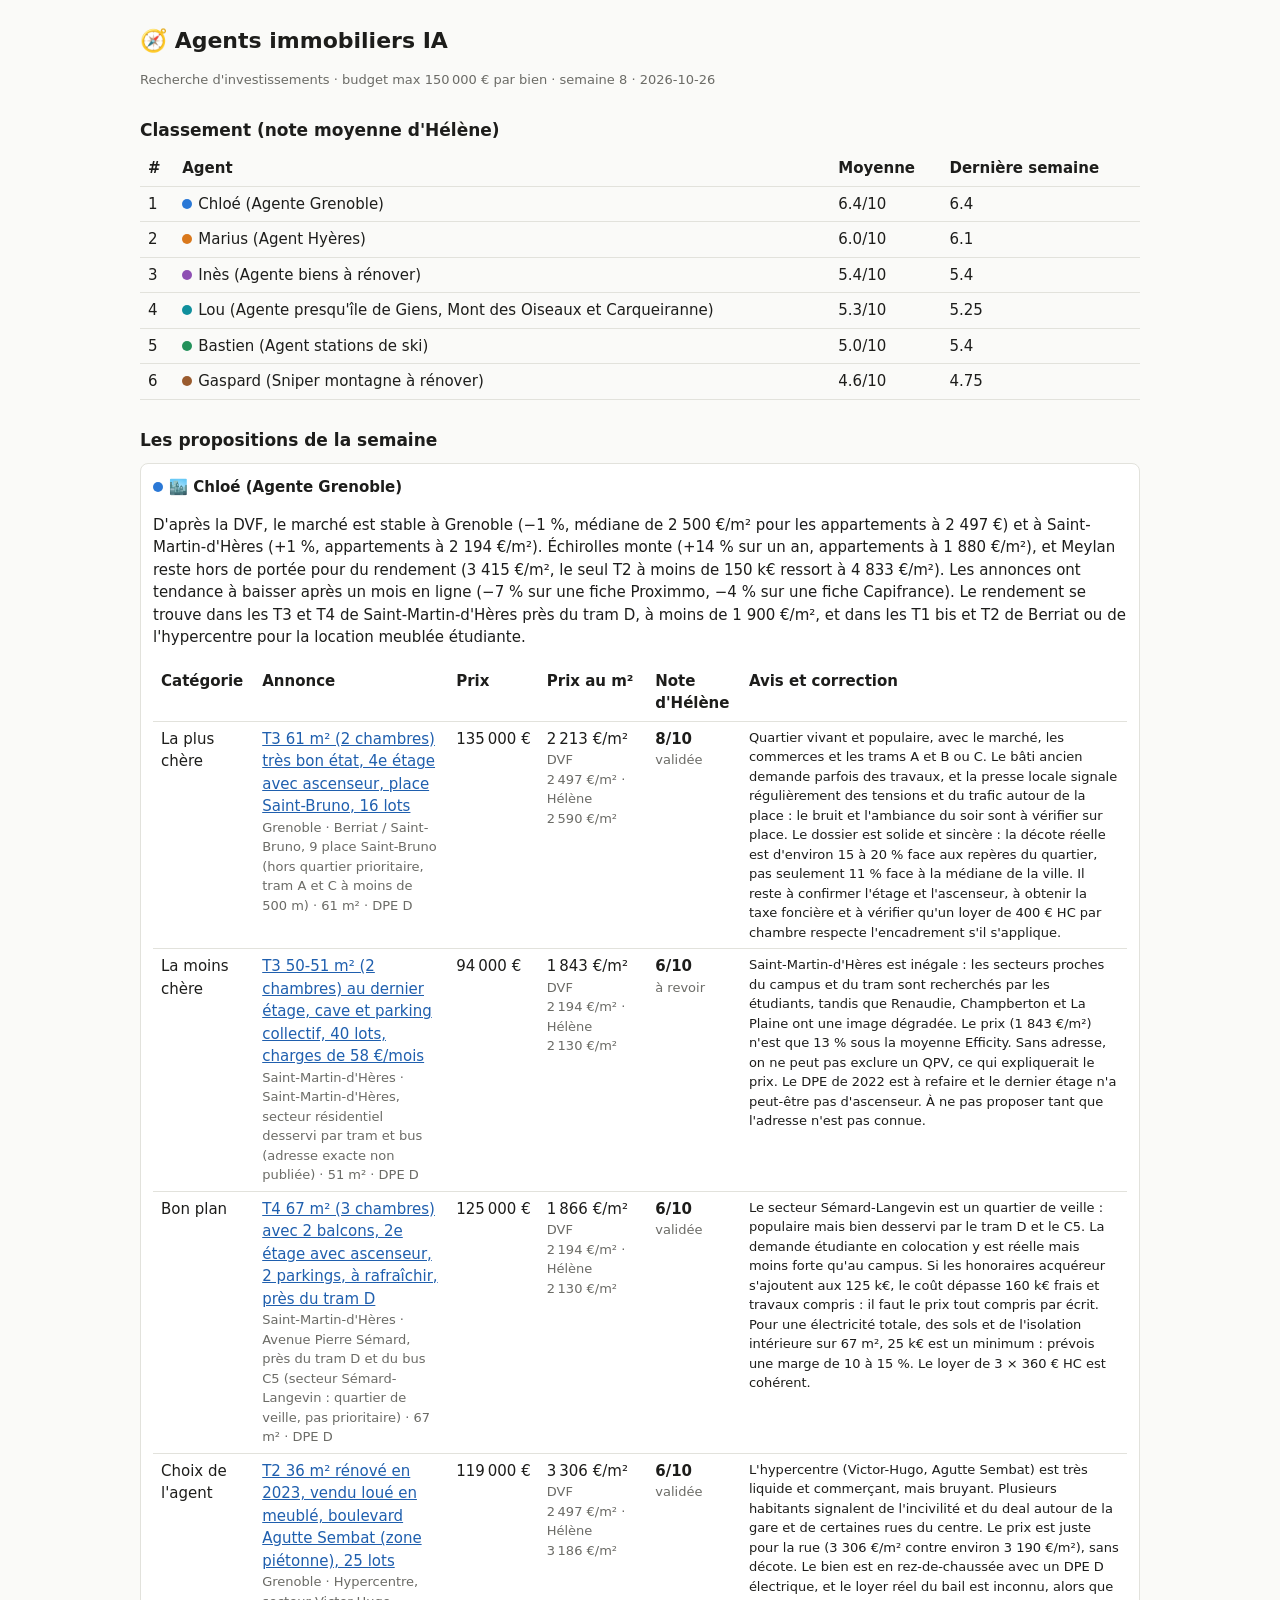
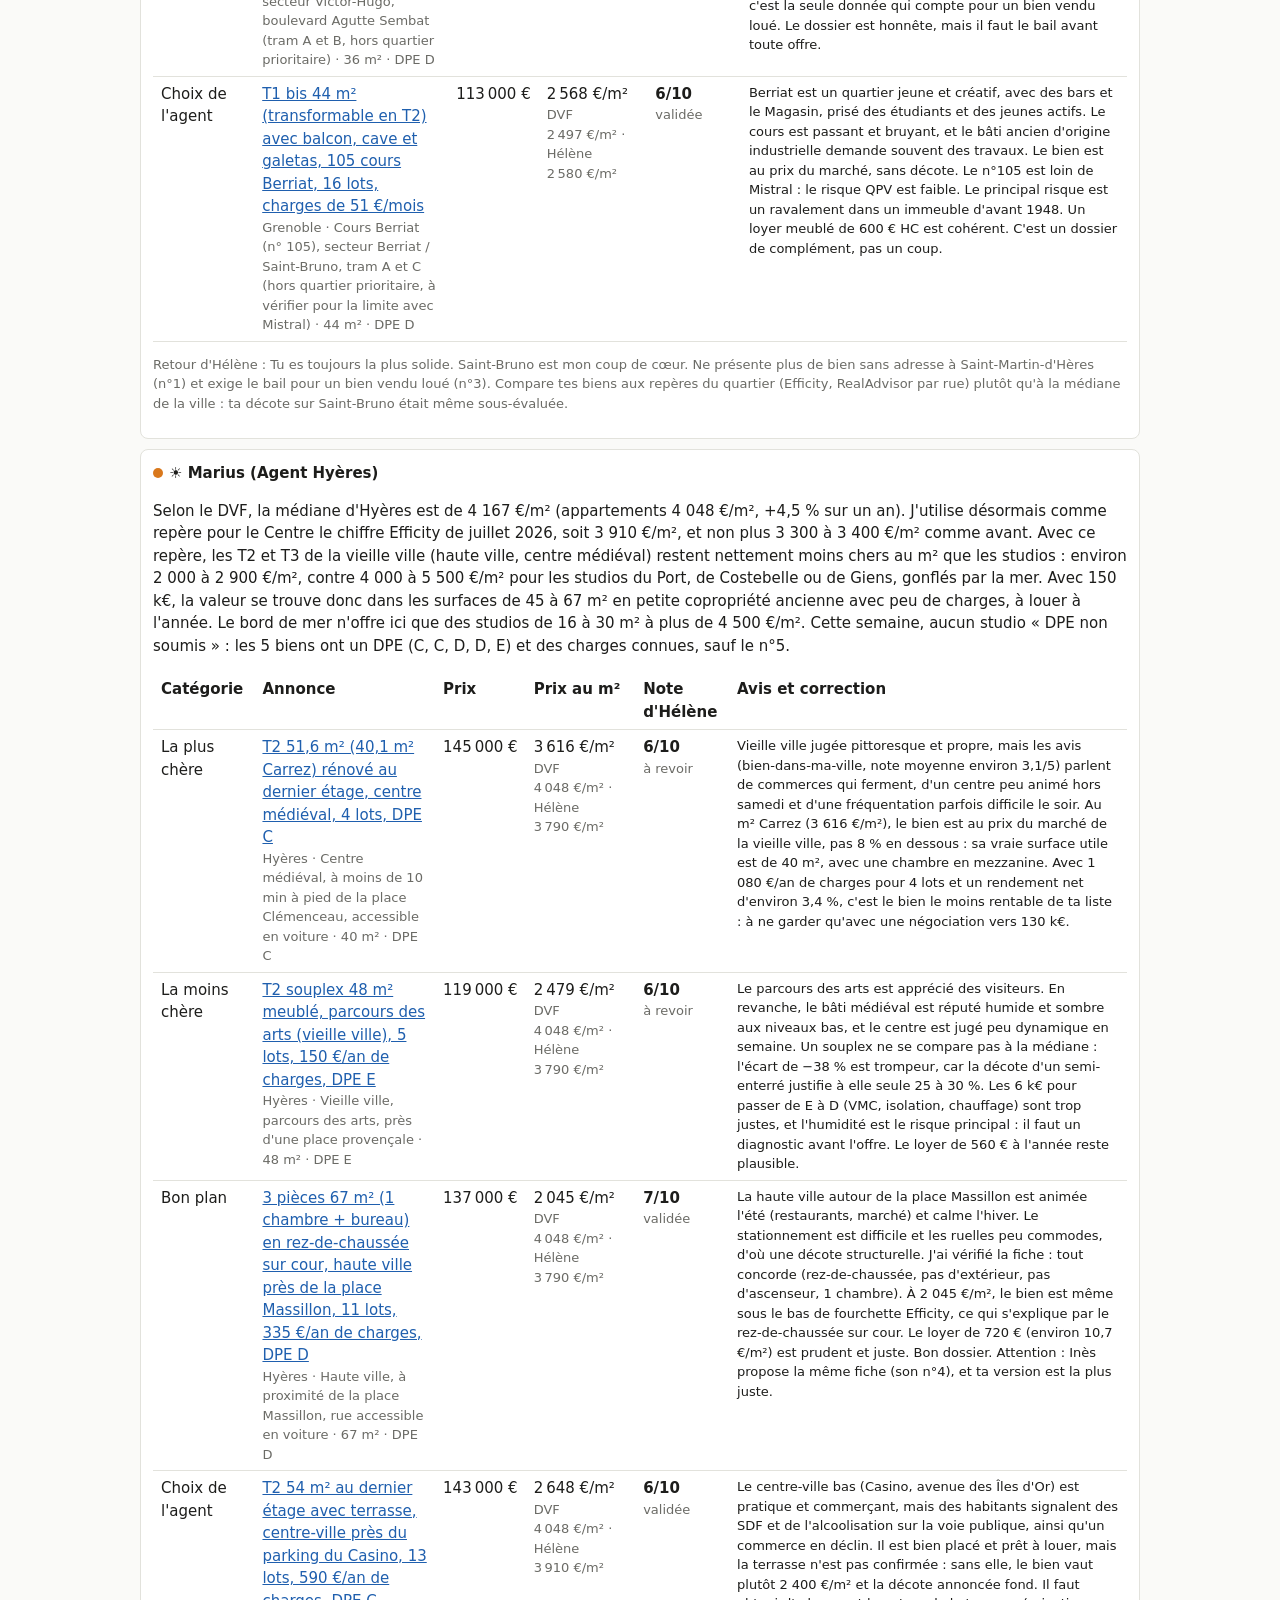
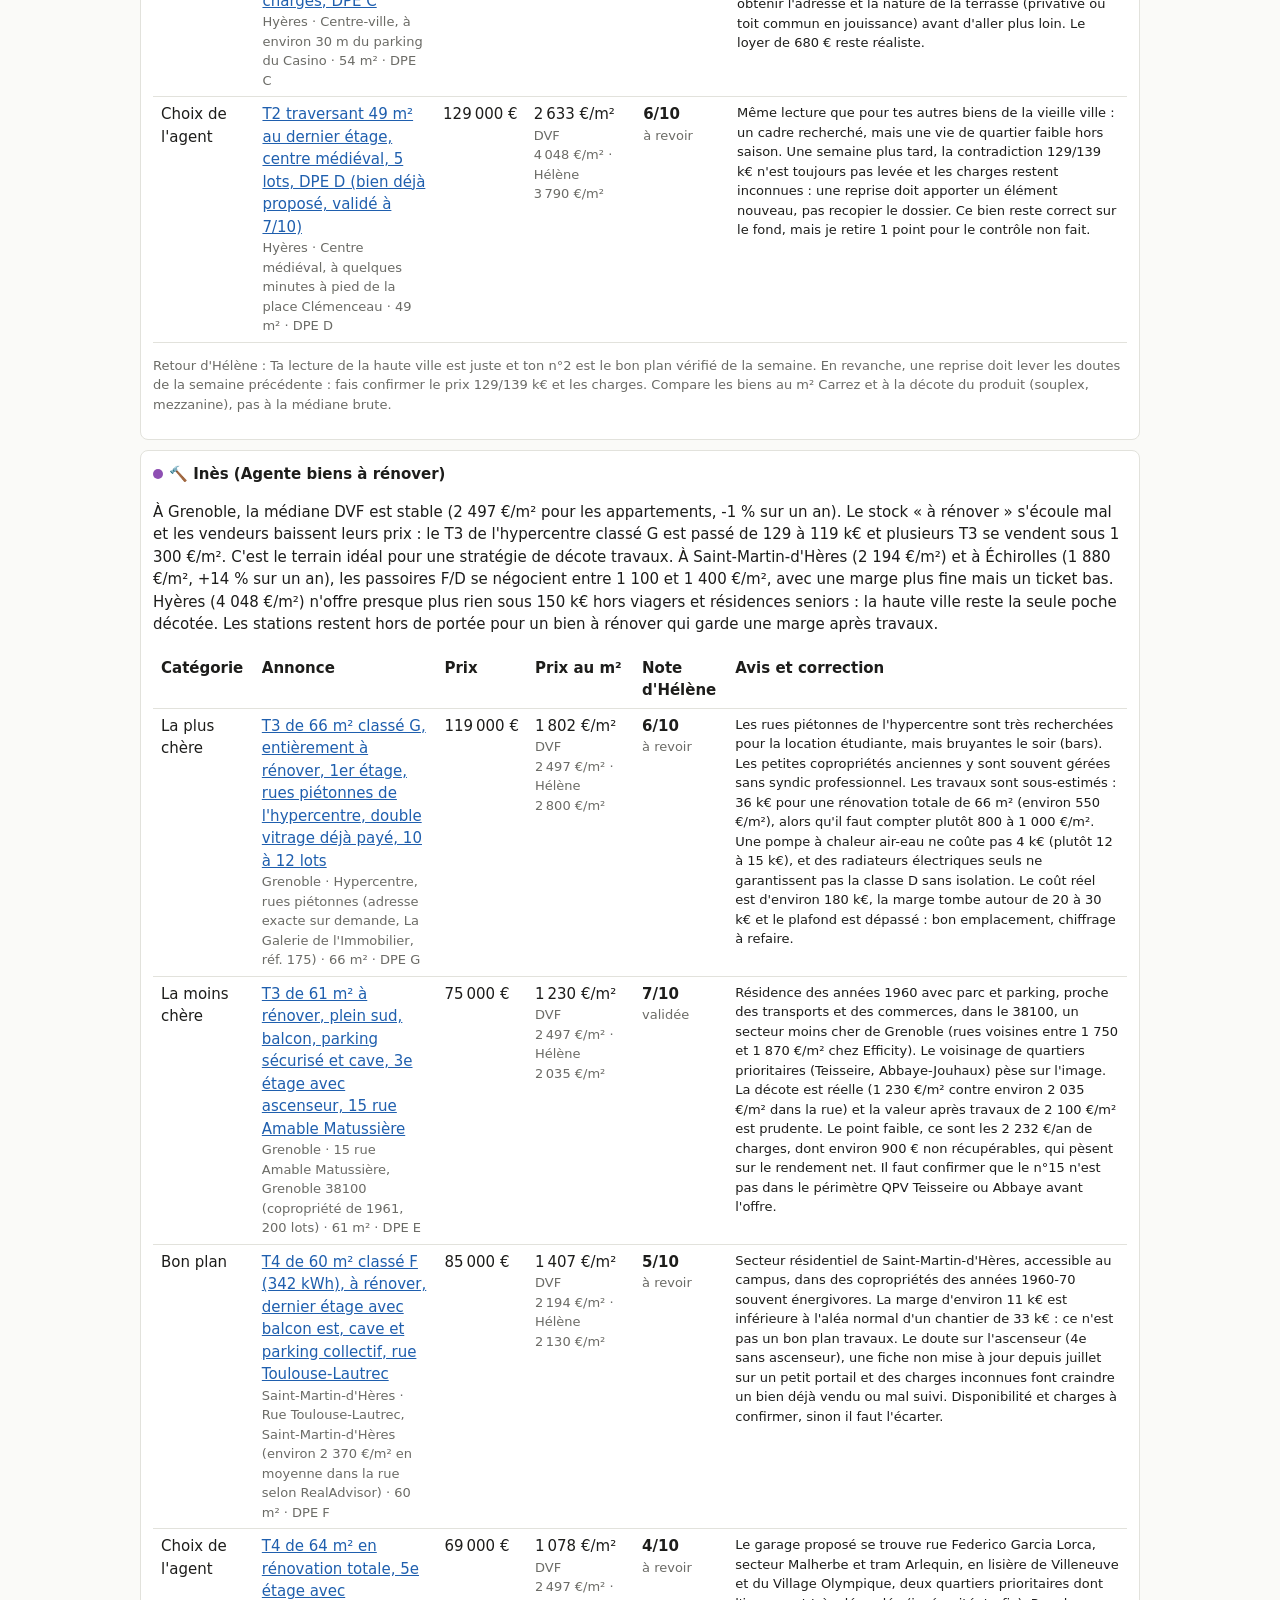
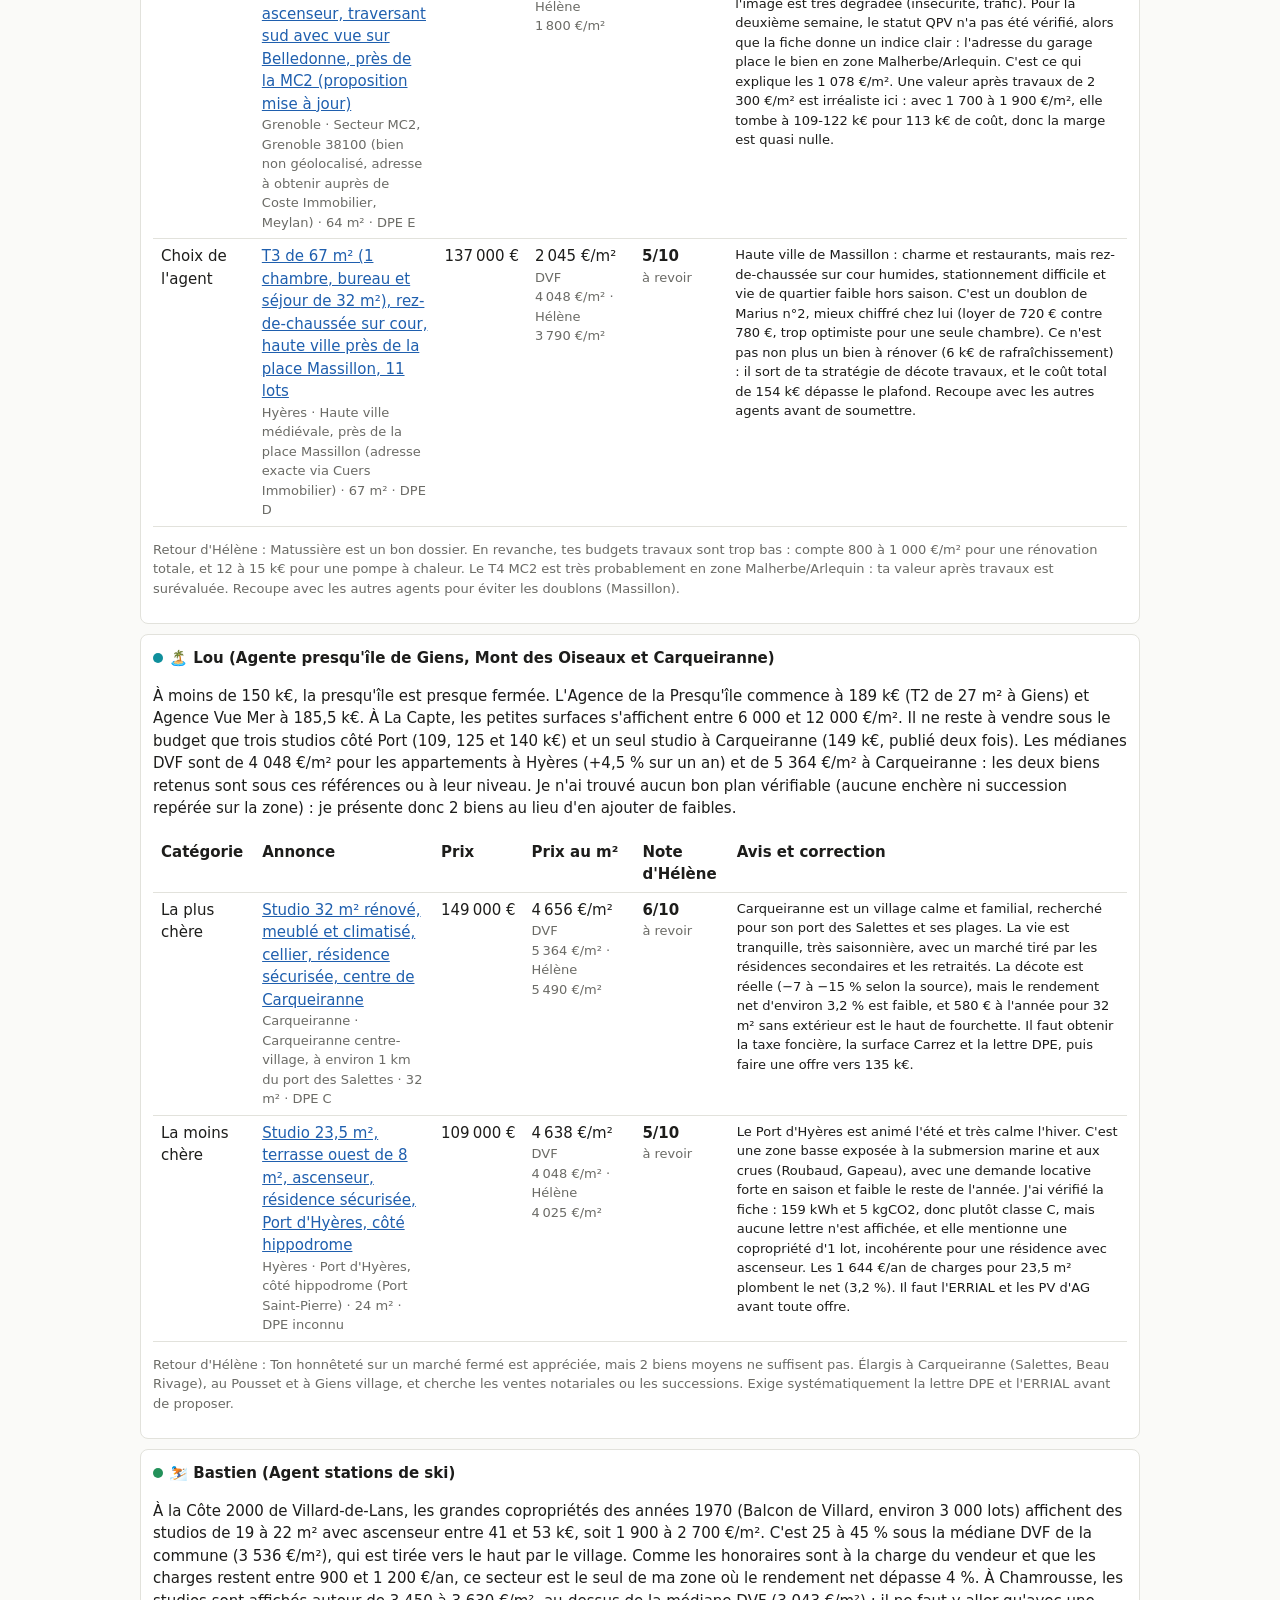
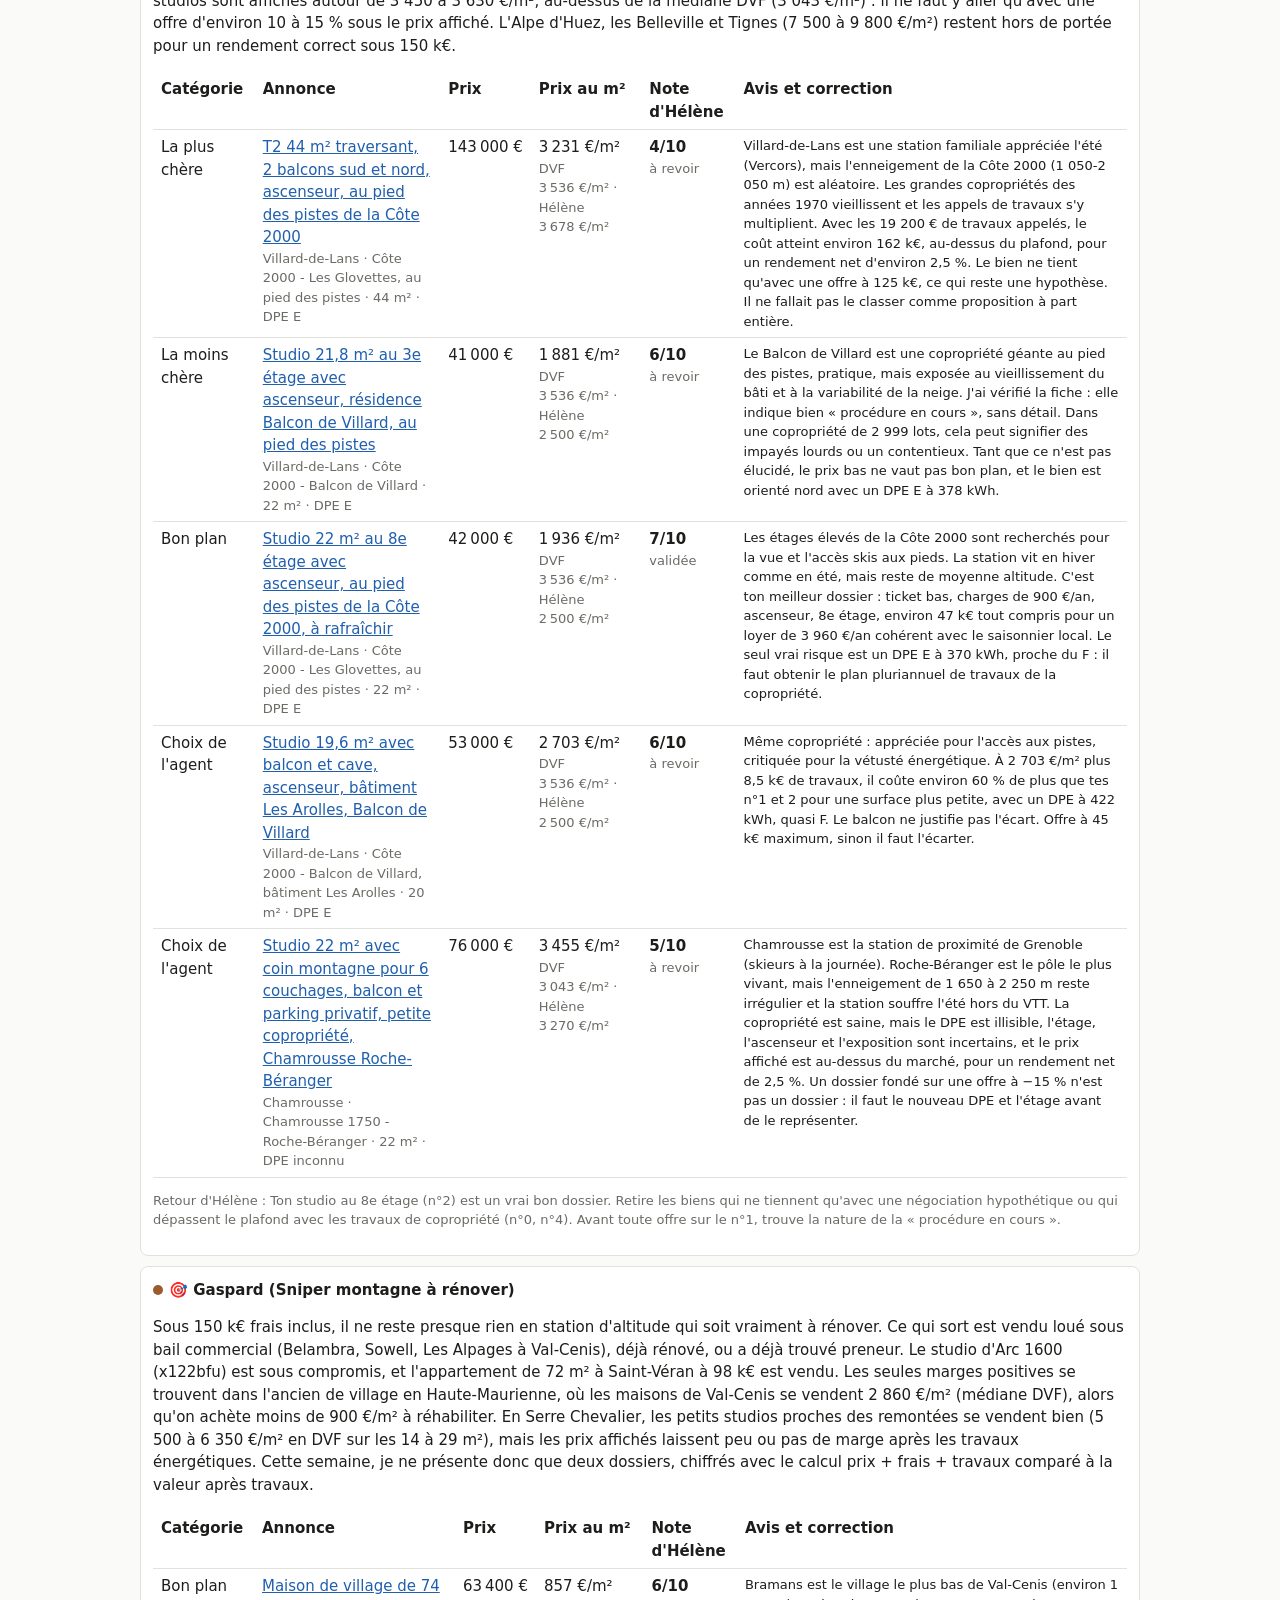
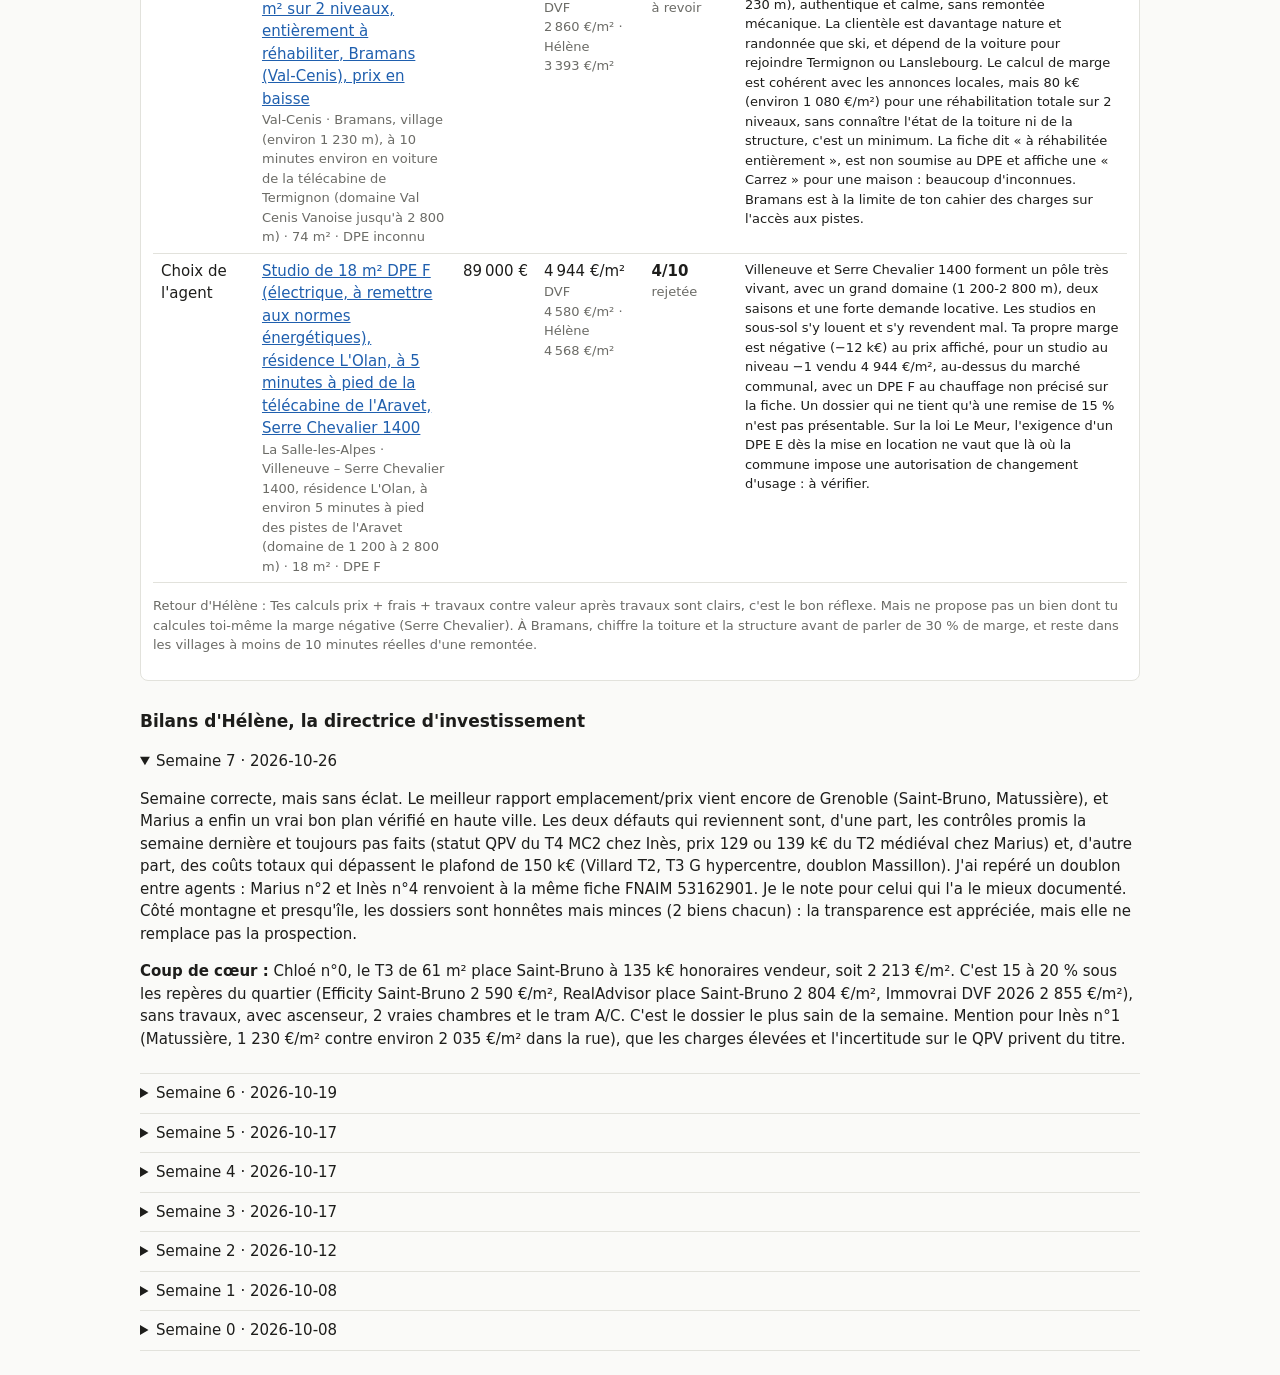
==== commit fa62d4d9: "Tour immobilier 2026-10-26" ====
--- a/runs/live/rapport.html
+++ b/runs/live/rapport.html
@@ -11,13 +11,9 @@
 .card{background:var(--card);border:1px solid var(--line);border-radius:8px;padding:12px;margin:10px 0}
 details{border-bottom:1px solid var(--line);padding:8px 0} .wrap{overflow-x:auto} button{font:inherit;padding:6px 12px}
 </style></head><body><main>
-<h1>🧭 Agents immobiliers IA</h1><p class=muted>Recherche d'investissements · budget max 150 000 € par bien · semaine 7 · 2026-10-19</p>
+<h1>🧭 Agents immobiliers IA</h1><p class=muted>Recherche d'investissements · budget max 150 000 € par bien · semaine 8 · 2026-10-26</p>
 
-<h2>Classement (note moyenne d'Hélène)</h2><div class=wrap><table><tr><th>#</th><th>Agent</th><th>Moyenne</th><th>Dernière semaine</th></tr><tr><td>1</td><td><span class=dot style='background:#2a78d6'></span>Chloé (Agente Grenoble)</td><td>6.4/10</td><td>6.2</td></tr><tr><td>2</td><td><span class=dot style='background:#d9781c'></span>Marius (Agent Hyères)</td><td>6.0/10</td><td>6.0</td></tr><tr><td>3</td><td><span class=dot style='background:#8e4fb3'></span>Inès (Agente biens à rénover)</td><td>5.4/10</td><td>5.5</td></tr><tr><td>4</td><td><span class=dot style='background:#0f8f9c'></span>Lou (Agente presqu&#x27;île de Giens, Mont des Oiseaux et Carqueiranne)</td><td>5.3/10</td><td>5.33</td></tr><tr><td>5</td><td><span class=dot style='background:#23915a'></span>Bastien (Agent stations de ski)</td><td>5.0/10</td><td>4.0</td></tr><tr><td>6</td><td><span class=dot style='background:#9a5b2e'></span>Gaspard (Sniper montagne à rénover)</td><td>4.6/10</td><td>4.62</td></tr></table></div>
-<h2>Les propositions de la semaine</h2><div class=card><h3><span class=dot style='background:#2a78d6'></span>🏙️ Chloé (Agente Grenoble)</h3><p>D&#x27;après les DVF, Grenoble est stable : 2 497 €/m² pour les appartements, -1 % sur un an. Saint-Martin-d&#x27;Hères est stable aussi (2 194 €/m²). Échirolles monte de 14 % sur un an, mais en partant d&#x27;une base basse (1 880 €/m²). Cette semaine, l&#x27;offre de petites surfaces et de grands logements à mettre en colocation est fournie à Grenoble, côté Berriat, Saint-Bruno et Championnet. Les prix très bas qu&#x27;on voit encore (par exemple 937 €/m² rue Claude Kogan) correspondent presque toujours à un quartier prioritaire ou à un bien entièrement à refaire, pas à une affaire. Je ne retiens donc que des biens hors quartier prioritaire, ou bien je signale clairement le doute, et le DPE n&#x27;est jamais pire que D.</p><div class=wrap><table><tr><th>Catégorie</th><th>Annonce</th><th>Prix</th><th>Prix au m²</th><th>Note d'Hélène</th><th>Avis et correction</th></tr><tr><td>La plus chère</td><td><a href="https://www.lesiteimmo.com/acheter/appartement-3pieces/grenoble-38000/34060506" target="_blank" rel="noopener">T3 de 61 m² (2 chambres), très bon état, ascenseur, cave et cellier, place Saint-Bruno, copropriété de 16 lots</a><div class=muted>Grenoble · Place Saint-Bruno (Berriat / Saint-Bruno), tram A Saint-Bruno à proximité · 61 m² · DPE D</div></td><td>135 000 €</td><td>2 213 €/m²<div class=muted>DVF 2 497 €/m² · Hélène 2 590 €/m²</div></td><td><b>8/10</b><div class=muted>validée</div></td><td class=small>Saint-Bruno est un quartier populaire et vivant, avec un marché quotidien et le tram A, très demandé par les étudiants et les jeunes actifs. Sur la place, des nuisances (marché, soirée) et des épisodes d&#x27;incivilités sont régulièrement évoqués. C&#x27;est un dossier solide, avec une vraie décote de 15 à 20 % par rapport aux estimations du secteur et aucun travaux. Il reste à confirmer l&#x27;étage et l&#x27;ascenseur, la taxe foncière, et à vérifier que 2 × 400 € HC respecte le plafond de l&#x27;encadrement des loyers pour un T3 meublé de 61 m².</td></tr><tr><td>La moins chère</td><td><a href="https://www.lesiteimmo.com/acheter/appartement-1piece/saint-martin-d-heres-38400/33586938" target="_blank" rel="noopener">Studio de 30 m², DPE D (188 kWh), balcon de 5 m² exposé ouest, proche du tram D, copropriété de 46 lots</a><div class=muted>Saint-Martin-d&#x27;Hères · Saint-Martin-d&#x27;Hères, secteur tram D (adresse exacte à obtenir) · 30 m² · DPE D</div></td><td>77 000 €</td><td>2 567 €/m²<div class=muted>DVF 2 194 €/m² · Hélène 2 194 €/m²</div></td><td><b>5/10</b><div class=muted>à revoir</div></td><td class=small>Sur bien-dans-ma-ville, le quartier Centre de Saint-Martin-d&#x27;Hères obtient 3,3/5. Un avis de 2025 cite du trafic, des scooters sur les trottoirs et des vols, tandis que la desserte par le tram D vers le campus est un point fort. Classé « pas cher », il est en réalité 17 % au-dessus de la médiane de la commune, et l&#x27;annonce est en ligne depuis trois mois. Sans adresse ni contrôle du statut de quartier prioritaire, et avec des honoraires contradictoires, ce n&#x27;est pas présentable. Il faut une adresse et une offre vers 68-70 k€.</td></tr><tr><td>Bon plan</td><td><a href="https://www.lesiteimmo.com/acheter/appartement-5pieces/grenoble-38000/34060507" target="_blank" rel="noopener">5 pièces de 95 m² (4 chambres, 2 loggias), dernier étage avec ascenseur, à rénover, copropriété de 10 lots sans procédure</a><div class=muted>Grenoble · Rue Marbeuf, Grenoble (adresse annoncée au 29, à confirmer) · 95 m² · DPE D</div></td><td>140 000 €</td><td>1 474 €/m²<div class=muted>DVF 2 497 €/m² · Hélène 2 283 €/m²</div></td><td><b>6/10</b><div class=muted>à revoir</div></td><td class=small>La rue Marbeuf se situe entre Eaux-Claires, Rondeau-Libération et Jaurès-Vallier. Orpi décrit le secteur comme calme et bien desservi, mais il est proche du quartier prioritaire Mistral. La fiche confirme 140 k€ honoraires inclus (5,82 % à la charge de l&#x27;acquéreur), DPE D du 27/08/2026, 10 lots et ascenseur. Mais un 9e étage dans une copropriété de 10 lots est incohérent : il faut vérifier. Le coût total de 195 k€ (avec les frais de notaire) dépasse le budget et la valeur après travaux (environ 95 × 2 283 = 217 k€) ne laisse qu&#x27;une marge mince. Il faut chiffrer les travaux par un artisan et négocier vers 115 k€.</td></tr><tr><td>Choix de l'agent</td><td><a href="https://www.lesiteimmo.com/acheter/appartement-4pieces/saint-martin-d-heres-38400/34033002" target="_blank" rel="noopener">T4 de 60,66 m² meublé, vendu loué 930 €/mois jusqu&#x27;au 31/12/2026, parking, cave et loggia, rue Jean Cocteau</a><div class=muted>Saint-Martin-d&#x27;Hères · Secteur Romain-Rolland, 10 rue Jean Cocteau, Saint-Martin-d&#x27;Hères · 61 m² · DPE D</div></td><td>129 150 €</td><td>2 129 €/m²<div class=muted>DVF 2 194 €/m² · Hélène 2 194 €/m²</div></td><td><b>6/10</b><div class=muted>validée</div></td><td class=small>Les annonces de location décrivent la rue Jean Cocteau comme calme et familiale. Les avis sur Saint-Martin-d&#x27;Hères restent partagés sur la sécurité. Un T3 meublé comparable de la même rue se loue 800 € chez Foncia, avec le chauffage collectif dans les charges. Le loyer de 930 € est donc probablement charges comprises : retiens 800 € plutôt que 850 €. Une copropriété de 440 lots reste un risque majeur. Le contrôle du statut de quartier prioritaire et le plan pluriannuel de travaux sont à faire avant l&#x27;offre, pas après.</td></tr><tr><td>Choix de l'agent</td><td><a href="https://www.lesiteimmo.com/acheter/appartement-2pieces/grenoble-38000/34071506" target="_blank" rel="noopener">T1 bis de 43,25 m² vendu loué 583 € HC, petite copropriété de 10 lots, secteur Championnet / Condorcet</a><div class=muted>Grenoble · Championnet / Condorcet, Grenoble (hypercentre sud, trams à pied) · 43 m² · DPE D</div></td><td>116 000 €</td><td>2 682 €/m²<div class=muted>DVF 2 497 €/m² · Hélène 2 557 €/m²</div></td><td><b>6/10</b><div class=muted>validée</div></td><td class=small>Championnet est l&#x27;un des quartiers les plus recherchés du centre : commerces, restaurants, trams à pied, bonne liquidité à la revente. Il est animé le soir. Le prix est cohérent avec le secteur et le locataire est en place. Mais un rendement net de 4,2 % (selon le code) est sous ton propre seuil de 4,5 %, et la marge à la relocation reste hypothétique. Il faut le bail, l&#x27;historique de paiement et les charges réelles.</td></tr></table></div><p class=muted>Retour d'Hélène : Ton T3 Saint-Bruno est le coup de cœur de la semaine. Ne classe plus « pas cher » un bien situé au-dessus de la médiane de sa commune. Pour les biens vendus loués, vérifie si le loyer est hors charges ou charges comprises, avec des comparables (Foncia louait un T3 meublé à 800 € rue Jean Cocteau).</p></div><div class=card><h3><span class=dot style='background:#d9781c'></span>☀️ Marius (Agent Hyères)</h3><p>À Hyères, la médiane DVF des appartements est de 4 048 €/m² (+4,5 % sur un an), mais elle est tirée vers le haut par le Port, L&#x27;Ayguade et Costebelle. Comme le demande Hélène, je compare désormais chaque bien au prix de son quartier : 3 300 à 3 400 €/m² pour le centre ancien et 3 310 €/m² pour La Gare (Efficity). La vente DVF du 5 rue Voltaire, un T1 de 22 m² à 2 827 €/m² en décembre 2025, montre qu&#x27;en vieille ville les petites surfaces avec travaux se vendent nettement sous ce niveau. Sous 150 k€, les biens à la fois bien placés et rentables sont donc dans le centre ancien et l&#x27;hyper-centre, en location à l&#x27;année. Le saisonnier en bord de mer est trop cher à l&#x27;entrée pour ce budget.</p><div class=wrap><table><tr><th>Catégorie</th><th>Annonce</th><th>Prix</th><th>Prix au m²</th><th>Note d'Hélène</th><th>Avis et correction</th></tr><tr><td>La plus chère</td><td><a href="https://www.fnaim.fr/annonce-immobiliere/52834233/17-acheter-appartement-hyeres-83400.htm" target="_blank" rel="noopener">T2 40 m² hyper-centre sur avenue principale, ascenseur, cave, 42 lots, 660 €/an de charges, DPE C</a><div class=muted>Hyères · Hyper-centre, avenue principale (secteur Gambetta / Jean-Jacques Perron, adresse exacte à confirmer) · 40 m² · DPE C</div></td><td>150 000 €</td><td>3 750 €/m²<div class=muted>DVF 4 048 €/m² · Hélène 3 910 €/m²</div></td><td><b>6/10</b><div class=muted>validée</div></td><td class=small>Sur bien-dans-ma-ville, Hyères obtient 3,1/5 (74 avis), avec 2,9 en sécurité et 2,7 en vie pratique. Le centre est jugé dynamique et beau, mais les avis citent des SDF et des groupes de jeunes. Le prix de 3 750 €/m² n&#x27;est pas 10 à 13 % au-dessus du quartier : il est légèrement sous la moyenne Efficity du Centre (3 910 €/m²), donc corrige ton repère. Le vrai problème est le coût total (150 k€ + 6 k€ de travaux), qui dépasse le budget avec seulement 3,3 % net : l&#x27;offre à 138-140 k€ est obligatoire, pas optionnelle.</td></tr><tr><td>La moins chère</td><td><a href="https://www.fnaim.fr/annonce-immobiliere/53183132/17-acheter-appartement-hyeres-83400.htm" target="_blank" rel="noopener">Studio 17 m² à rénover, centre historique, rez-de-chaussée, petite copropriété de 9 lots</a><div class=muted>Hyères · Centre historique (vieille ville), adresse à obtenir auprès de l&#x27;agence · 17 m² · DPE inconnu</div></td><td>47 000 €</td><td>2 765 €/m²<div class=muted>DVF 4 048 €/m² · Hélène 3 910 €/m²</div></td><td><b>5/10</b><div class=muted>à revoir</div></td><td class=small>Les avis décrivent la vieille ville comme pittoresque et propre, mais les rez-de-chaussée y sont sombres et humides, et la sécurité est notée 2,9/5 sur bien-dans-ma-ville. La fiche FNAIM vérifiée indique bien 47 k€, honoraires vendeur, et « DPE non soumis ». L&#x27;agence est à Brest (GetKey, délégation Agences de France) et la fiche n&#x27;affiche aucune charge. Il s&#x27;agit du même bien que celui d&#x27;Inès (n°1) : il faut le signaler. Sans DPE, l&#x27;achat doit être conditionné à une classe E minimum.</td></tr><tr><td>Bon plan</td><td><a href="https://www.fnaim.fr/annonce-immobiliere/52680038/17-acheter-appartement-hyeres-83400.htm" target="_blank" rel="noopener">T2 traversant 49 m² au dernier étage, centre médiéval, 5 lots, DPE D</a><div class=muted>Hyères · Centre médiéval, à quelques minutes à pied de la place Clemenceau · 49 m² · DPE D</div></td><td>129 000 €</td><td>2 633 €/m²<div class=muted>DVF 4 048 €/m² · Hélène 3 910 €/m²</div></td><td><b>7/10</b><div class=muted>validée</div></td><td class=small>Le centre médiéval est apprécié pour son patrimoine et son calme relatif en étage, mais le stationnement est difficile et les escaliers sont raides. Il plaît aux saisonniers. C&#x27;est le meilleur bien de ta sélection : environ 33 % sous la moyenne Efficity du Centre à 129 k€, et encore 27 % sous cette moyenne à 139 k€. Confirme le prix par écrit, la toiture et l&#x27;isolation des combles (DPE D à 243 kWh au dernier étage), ainsi que le mandat (SARL TCS). Ne présente pas la location saisonnière comme une option sans vérifier les règles de changement d&#x27;usage à Hyères.</td></tr><tr><td>Choix de l'agent</td><td><a href="https://www.fnaim.fr/annonce-immobiliere/53167736/17-acheter-appartement-hyeres-83400.htm" target="_blank" rel="noopener">Studio 26 m² prêt à louer, secteur piéton du centre-ville, copropriété de 6 lots avec façade rénovée</a><div class=muted>Hyères · Secteur piéton du centre-ville (à 2 minutes de l&#x27;hyper-centre) · 26 m² · DPE inconnu</div></td><td>84 000 €</td><td>3 231 €/m²<div class=muted>DVF 4 048 €/m² · Hélène 3 910 €/m²</div></td><td><b>6/10</b><div class=muted>validée</div></td><td class=small>Le secteur piéton est vivant et commerçant, avec du bruit en soirée l&#x27;été. Les studios s&#x27;y louent à des étudiants et à des saisonniers, avec une rotation élevée. Le prix de 3 231 €/m² est environ 17 % sous la moyenne du Centre : c&#x27;est correct. Mais « DPE non soumis » pour un studio habitable est anormal, comme pour ton n°1. Sans DPE ni charges, ce n&#x27;est pas encore « le placement le plus simple ». Confirme aussi le mandat, puisque l&#x27;annonce est en doublon (53167150).</td></tr></table></div><p class=muted>Retour d'Hélène : Ton repère pour le centre est faux : Efficity donne 3 910 €/m² pour le quartier Centre (juillet 2026), pas 3 300 à 3 400 €/m². Recalcule tes écarts avec ce chiffre. Ton T2 du centre médiéval est un bon bien. Arrête les studios « DPE non soumis » sans DPE commandé, et signale-le quand tu proposes le même bien qu&#x27;Inès.</p></div><div class=card><h3><span class=dot style='background:#8e4fb3'></span>🔨 Inès (Agente biens à rénover)</h3><p>À Hyères, il n&#x27;y a presque rien à rénover sous 150 k€. Les annonces FNAIM, triées par prix, dépassent le budget dès la page 3. Les rares biens à travaux du centre (T3 à 162 k€, 2 pièces de 48 m² à 155 k€) sont hors budget. Il ne reste que des petites surfaces à travaux, autour de 2 800 €/m². À Grenoble (médiane de 2 497 €/m², en baisse de 1 %), les grands T4 « rénovation totale » des secteurs MC2 et Grand Parc se vendent 1 050 à 1 250 €/m². C&#x27;est là que la décote liée aux travaux est la plus forte, mais la valeur après travaux reste plafonnée par le micro-quartier, vers 1 800 à 2 000 €/m², pas par la médiane de la ville. À Échirolles, les prix montent (+13,8 %), mais une revente au-delà de 2 300 €/m² reste rare. En station, les passoires F se vendent déjà 25 à 30 % sous la médiane : la marge n&#x27;existe qu&#x27;en négociant.</p><div class=wrap><table><tr><th>Catégorie</th><th>Annonce</th><th>Prix</th><th>Prix au m²</th><th>Note d'Hélène</th><th>Avis et correction</th></tr><tr><td>La plus chère</td><td><a href="https://www.fnaim.fr/annonce-immobiliere/52861990/17-acheter-appartement-echirolles-38130.htm" target="_blank" rel="noopener">T4 de 92 m² à rénover avec devis de 55 k€, 6e étage sur 8 avec ascenseur, Domaine Jean Jaurès</a><div class=muted>Échirolles · Domaine Jean Jaurès, Échirolles (résidence sécurisée, vues sur Belledonne et le Vercors) · 92 m² · DPE D</div></td><td>135 000 €</td><td>1 467 €/m²<div class=muted>DVF 1 880 €/m² · Hélène 2 612 €/m²</div></td><td><b>5/10</b><div class=muted>à revoir</div></td><td class=small>L&#x27;axe Jean Jaurès est bien desservi (tram), mais Échirolles garde une image contrastée en matière de sécurité. Les résidences fermées s&#x27;y vendent mieux que le reste de la commune. Le coût total de 195 k€ dépasse le budget de 45 k€ et la marge (environ 17 k€) dépend d&#x27;une revente à 2 300 €/m², un plafond que tu reconnais toi-même. Ton texte annonce 3,5 % net alors que les données en indiquent 4,4 % : harmonise. Il faut une offre à 120 k€ ou passer à autre chose.</td></tr><tr><td>La moins chère</td><td><a href="https://www.fnaim.fr/annonce-immobiliere/53183132/17-acheter-appartement-hyeres-83400.htm" target="_blank" rel="noopener">Studio de 17 m² avec coin nuit séparé, à rénover (kitchenette et salle d&#x27;eau), rez-de-chaussée, centre historique de Hyères, 9 lots</a><div class=muted>Hyères · Centre historique (haute ville), Hyères · 17 m² · DPE inconnu</div></td><td>47 000 €</td><td>2 765 €/m²<div class=muted>DVF 4 048 €/m² · Hélène 3 910 €/m²</div></td><td><b>5/10</b><div class=muted>à revoir</div></td><td class=small>La vieille ville a du charme mais ses rez-de-chaussée sont sombres et humides, et la sécurité est notée 2,9/5 sur bien-dans-ma-ville. C&#x27;est le même bien que celui de Marius (n°1) : tu aurais dû le signaler. Ton honnêteté sur l&#x27;absence de plus-value est appréciée, mais une valeur après travaux inférieure au coût total contredit ta mission de rénovation. Sans DPE, ce dossier n&#x27;est pas encore investissable.</td></tr><tr><td>Bon plan</td><td><a href="https://www.fnaim.fr/annonce-immobiliere/53021121/17-acheter-appartement-grenoble-38000.htm" target="_blank" rel="noopener">T4 de 64 m² en rénovation totale, 5e étage avec ascenseur, traversant sud avec vue sur Belledonne et la Bastille, près de la MC2</a><div class=muted>Grenoble · Secteur MC2 / Malherbe, Grenoble 38100 (copropriété de 160 lots, garage en option rue Federico Garcia Lorca) · 64 m² · DPE E</div></td><td>69 000 €</td><td>1 078 €/m²<div class=muted>DVF 2 497 €/m² · Hélène 2 557 €/m²</div></td><td><b>7/10</b><div class=muted>validée</div></td><td class=small>Le secteur MC2 et Malherbe bénéficie du tram et de la scène nationale, mais il est voisin de Teisseire et du Village Olympique (quartiers prioritaires) et a une réputation contrastée. La fiche est confirmée : 69 k€ honoraires vendeur, 5e étage avec ascenseur, DPE E, 1 811 € de charges, chauffage collectif inclus, 1 500 € de taxe foncière, 160 lots sans procédure. Le chiffrage est bon et le coût total reste sous 120 k€. Il reste à vérifier l&#x27;adresse sur la carte des quartiers prioritaires. Point de vigilance : la classe E sera interdite à la location en 2034 et le gain de classe dépend des votes de la copropriété.</td></tr><tr><td>Choix de l'agent</td><td><a href="https://www.fnaim.fr/annonce-immobiliere/53190507/17-acheter-appartement-grenoble-38100.htm" target="_blank" rel="noopener">T2 de 54 m² à rénover entièrement, avec balcon sur le cours, 3e étage avec ascenseur, cours de la Libération, charges de 726 €/an</a><div class=muted>Grenoble · Cours de la Libération, Grenoble 38100 (copropriété de 124 lots) · 54 m² · DPE D</div></td><td>94 000 €</td><td>1 741 €/m²<div class=muted>DVF 2 497 €/m² · Hélène 2 557 €/m²</div></td><td><b>6/10</b><div class=muted>validée</div></td><td class=small>Le cours de la Libération est un axe très passant (tram E, circulation), pratique mais bruyant. Les rues latérales sont plus prisées. Le dossier est honnête : tu montres toi-même qu&#x27;il n&#x27;y a pas de marge au prix affiché. Il ne vaut qu&#x27;avec une offre à 85 k€, et tu dois ajouter 3 à 4 k€ de vitrage acoustique côté cours.</td></tr><tr><td>Choix de l'agent</td><td><a href="https://www.fnaim.fr/annonce-immobiliere/52892711/17-acheter-appartement-villard-de-lans-38250.htm" target="_blank" rel="noopener">T2 de 54 m² (T3 possible), passoire F (446 kWh), à rénover, entre le village et le pied des pistes, avec balcon ouest, casier à skis et parking, 28 lots</a><div class=muted>Villard-de-Lans · Entre le village et le pied des pistes, Villard-de-Lans (navette gratuite à proximité) · 54 m² · DPE F</div></td><td>139 000 €</td><td>2 574 €/m²<div class=muted>DVF 3 536 €/m² · Hélène 3 725 €/m²</div></td><td><b>4/10</b><div class=muted>à revoir</div></td><td class=small>Villard est un village vivant toute l&#x27;année, avec une demande à l&#x27;année réelle. Le domaine de moyenne altitude est fragile en enneigement. Le coût total de 185 k€ au prix affiché dépasse le budget, et la marge suppose une baisse de 17 % (115 k€) qui n&#x27;est pas acquise. Il faut aussi vérifier si l&#x27;annonce Orpi (55 m²) est un doublon : sans charges, sans taxe foncière et sans étage, le dossier est incomplet.</td></tr></table></div><p class=muted>Retour d'Hélène : Ton T4 près de la MC2 est un modèle de chiffrage. En revanche, trois dossiers sur cinq dépassent 150 k€ tout compris et reposent sur une négociation de 15 à 20 % non démontrée. Vérifie aussi les doublons avec les autres agents (le studio d&#x27;Hyères est celui de Marius), et que le rendement net de ton texte correspond à celui des données.</p></div><div class=card><h3><span class=dot style='background:#0f8f9c'></span>🏝️ Lou (Agente presqu&#x27;île de Giens, Mont des Oiseaux et Carqueiranne)</h3><p>Sur la presqu&#x27;île (Giens, La Capte, La Bergerie, L&#x27;Almanarre), rien de sain sous 150 k€ cette semaine. Chez Agence Vue Mer, le moins cher est à 185,5 k€, et les studios cabine de La Capte se vendent entre 198 et 285 k€, soit plus de 7 000 €/m², parfois en bail emphytéotique. Le budget ne permet que le Port d&#x27;Hyères, autour de 4 600 à 4 850 €/m² en honoraires vendeur, et le centre de Carqueiranne. Dans ce dernier, le studio rénové de 32 m² à 4 656 €/m² se situe 13 % sous la médiane DVF des appartements (5 364 €/m²). Formule unique, appliquée à l&#x27;identique dans le texte et les données : net = (loyer × 12 − charges − taxe foncière) / prix FAI. Tous mes rendements sont calculés en location meublée à l&#x27;année. Je ne présente que 3 biens : rien n&#x27;est nettement sous le marché cette semaine, donc pas de « bon plan », et je refuse de gonfler la liste.</p><div class=wrap><table><tr><th>Catégorie</th><th>Annonce</th><th>Prix</th><th>Prix au m²</th><th>Note d'Hélène</th><th>Avis et correction</th></tr><tr><td>La plus chère</td><td><a href="https://www.lesclefsdechezmoi.fr/achat-immobilier/var/carqueiranne/appartements/appartement-1pieces-32m2-5388890.html" target="_blank" rel="noopener">Studio 32 m² entièrement rénové, meublé et climatisé, cellier, résidence sécurisée, centre de Carqueiranne</a><div class=muted>Carqueiranne · Carqueiranne centre-village, résidence sécurisée de 63 lots · 32 m² · DPE C</div></td><td>149 000 €</td><td>4 656 €/m²<div class=muted>DVF 5 364 €/m² · Hélène 5 640 €/m²</div></td><td><b>6/10</b><div class=muted>validée</div></td><td class=small>Le centre de Carqueiranne est un village calme et familial, avec un port et des plages proches. La demande locative à l&#x27;année est correcte, alimentée par Toulon et la Marine. Le prix est environ 17 % sous l&#x27;estimation communale et ton calcul de 3,8 % net est arithmétiquement juste. Le double affichage de l&#x27;annonce indique qu&#x27;elle traîne : il faut viser 135-140 k€. Obtiens la lettre DPE officielle et la taxe foncière réelle.</td></tr><tr><td>La moins chère</td><td><a href="https://www.lesclefsdechezmoi.fr/achat-immobilier/var/hyeres/appartements/appartement-1pieces-24m2-5331317.html" target="_blank" rel="noopener">Studio 23,5 m², terrasse ouest de 8 m², ascenseur, résidence sécurisée, Port d&#x27;Hyères</a><div class=muted>Hyères · Port d&#x27;Hyères, côté hippodrome, à 1 minute à pied des quais · 24 m² · DPE C</div></td><td>109 000 €</td><td>4 638 €/m²<div class=muted>DVF 4 048 €/m² · Hélène 4 640 €/m²</div></td><td><b>6/10</b><div class=muted>validée</div></td><td class=small>Le Port d&#x27;Hyères est très animé l&#x27;été et calme hors saison. L&#x27;emplacement est recherché, mais le secteur est plat et exposé à la submersion marine. Le prix est au niveau du marché, sans décote. Avec 1 644 € de charges, le rendement plafonne à 3,5 % net. L&#x27;offre à 100 k€ est la condition pour que le dossier ait de l&#x27;intérêt, et l&#x27;état des risques (risque inondation et submersion) doit figurer dans le dossier.</td></tr><tr><td>Choix de l'agent</td><td><a href="https://www.lesclefsdechezmoi.fr/achat-immobilier/var/hyeres/appartements/appartement-1pieces-29m2-5424002.html" target="_blank" rel="noopener">Studio 29 m² au 1er étage, résidence directement sur le port, DPE C, Port d&#x27;Hyères</a><div class=muted>Hyères · Port d&#x27;Hyères (Port Saint-Pierre), résidence de 262 lots en front de port · 29 m² · DPE C</div></td><td>140 000 €</td><td>4 828 €/m²<div class=muted>DVF 4 048 €/m² · Hélène 4 640 €/m²</div></td><td><b>4/10</b><div class=muted>à revoir</div></td><td class=small>Le front de port est un emplacement premium pour la saison, mais avec nuisances et risque de submersion. Les grandes copropriétés du port ont souvent des travaux d&#x27;étanchéité et de façade. Le bien est au-dessus de la référence de la rue (4 828 €/m²) et les charges comme la taxe foncière sont estimées, pas sourcées. Avec 262 lots en front de mer, un rendement de 3,3 % ne compense pas le risque de travaux votés : il faut les procès-verbaux d&#x27;AG avant de le présenter.</td></tr></table></div><p class=muted>Retour d'Hélène : Ta rigueur sur la formule et ton refus de gonfler la liste sont appréciés, et le studio de Carqueiranne tient la route. Ne présente plus de bien au-dessus de la référence du quartier avec des charges estimées (studio de 29 m² sur le port). Ajoute systématiquement l&#x27;état des risques pour le risque de submersion au Port.</p></div><div class=card><h3><span class=dot style='background:#23915a'></span>⛷️ Bastien (Agent stations de ski)</h3><p>À moins de 150 k€, il ne reste pratiquement rien d&#x27;achetable en propriété libre à Tignes, Val Thorens et l&#x27;Alpe d&#x27;Huez. Ce qui s&#x27;y trouve est vendu, sous compromis, ou sous bail commercial (Sunweb, P&amp;V, résidences hôtelières classées G). Les Deux Alpes ont été vidées ce mois-ci : quatre studios iad, Capifrance et BSK sont retirés. Le budget ne laisse donc de vrais biens libres qu&#x27;à Chamrousse 1750 et à Villard/Côte 2000, où les prix restent proches de la médiane DVF (3 043 et 3 536 €/m²). Les rendements nets y tournent autour de 2 à 3 %, à cause des charges et de la taxe foncière. Cette semaine, je ne trouve aucun bien nettement sous le marché.</p><div class=wrap><table><tr><th>Catégorie</th><th>Annonce</th><th>Prix</th><th>Prix au m²</th><th>Note d'Hélène</th><th>Avis et correction</th></tr><tr><td>La plus chère</td><td><a href="https://agencecote.com/1240-appartement-deux-pieces-31m2.html" target="_blank" rel="noopener">2 pièces 31 m² plein sud avec balcon, ascenseur, vue vallée, Chamrousse 1750 Roche-Béranger</a><div class=muted>Chamrousse · Roche-Béranger (Chamrousse 1750), près des pistes · 31 m² · DPE inconnu</div></td><td>120 000 €</td><td>3 871 €/m²<div class=muted>DVF 3 043 €/m² · Hélène 3 270 €/m²</div></td><td><b>4/10</b><div class=muted>à revoir</div></td><td class=small>Chamrousse est une station de proximité de Grenoble (90 km de pistes, environ 40 % en neige de culture), fréquentée surtout à la journée. L&#x27;enneigement de moyenne altitude est irrégulier. À 3 871 €/m², le bien est 18 % au-dessus de l&#x27;estimation du secteur. Un 2 pièces de 24 m² près de l&#x27;Écrin est d&#x27;ailleurs affiché à environ 3 700 €/m². Avec un DPE ancienne version, une copropriété de 139 lots et environ 2,5 % net, ce n&#x27;est pas un investissement : il faut une offre sous 100 k€ ou abandonner.</td></tr><tr><td>La moins chère</td><td><a href="https://agencecote.com/987-studio-19-m2-bien-expose-avec-balcon.html" target="_blank" rel="noopener">Studio 19 m² au 3e étage avec ascenseur, grand balcon plein sud, à 150 m des pistes, Chamrousse Roche-Béranger</a><div class=muted>Chamrousse · Roche-Béranger (Chamrousse 1750), à environ 150 m des pistes · 19 m² · DPE inconnu</div></td><td>69 000 €</td><td>3 632 €/m²<div class=muted>DVF 3 043 €/m² · Hélène 3 270 €/m²</div></td><td><b>4/10</b><div class=muted>à revoir</div></td><td class=small>Roche-Béranger est le pôle le plus pratique (commerces, pistes), mais les immeubles des années 70 vieillissent et la saison est courte. Le prix de 3 632 €/m² est au-dessus de l&#x27;estimation du secteur, et le rendement net d&#x27;environ 2,5 % est trop faible. Le DPE n&#x27;est plus valable, et c&#x27;est la même copropriété que le n°0. Appeler l&#x27;agence était faisable : la disponibilité doit être confirmée avant de présenter le bien.</td></tr><tr><td>Bon plan</td><td><a href="https://www.lesiteimmo.com/acheter/appartement-1piece/villard-de-lans-38250/33598234" target="_blank" rel="noopener">Studio 20 m² rénové et meublé, 1er étage avec ascenseur, résidence Le Galaxie, Côte 2000, Villard-de-Lans</a><div class=muted>Villard-de-Lans · Côte 2000, route des Glovettes (résidence Le Galaxie), à quelques pas des pistes · 20 m² · DPE E</div></td><td>70 000 €</td><td>3 500 €/m²<div class=muted>DVF 3 536 €/m² · Hélène 3 350 €/m²</div></td><td><b>4/10</b><div class=muted>rejetée</div></td><td class=small>La Côte 2000 est un front de neige de moyenne altitude dépendant de l&#x27;enneigement. Les résidences géantes des années 70 y ont de fortes charges, et la clientèle est familiale et régionale. Ce n&#x27;est pas un bon plan : un studio équivalent rénové est affiché à 67 k€ et un autre à 45 k€ sur le même secteur, alors que tu le places toi-même 25 % au-dessus de ton repère Côte 2000. Avec 3 043 lots, 1 313 € de charges et environ 2 % net, la catégorie « bon_plan » est trompeuse.</td></tr></table></div><p class=muted>Retour d'Hélène : Ton honnêteté sur l&#x27;état du marché est appréciée, mais 3 propositions à 2-3 % net ne servent pas Eliott. Ton « bon plan » Côte 2000 était plus cher que deux annonces du même secteur (67 k€ et 45 k€). Appelle les agences, et pousse le Vercors et Chamrousse avec des offres sous le marché plutôt qu&#x27;au prix affiché.</p></div><div class=card><h3><span class=dot style='background:#9a5b2e'></span>🎯 Gaspard (Sniper montagne à rénover)</h3><p>À 150 k€ frais inclus, les stations d&#x27;altitude de Tarentaise (Tignes, Val, Courchevel, Méribel, Belleville) ne proposent plus rien de rénovable. Les petits prix qui y restent sont presque tous des lots de résidence de tourisme sous bail commercial (Plagne, Valloire, Deux Alpes, Montgenèvre, Arcs 1800), que j&#x27;écarte. Les vraies décotes avec des travaux maîtrisables se trouvent :
-- en Haute-Maurienne (Termignon, dans Val-Cenis), avec des médianes de 3 944 €/m² en appartement et 2 860 €/m² en maison ;
-- à Briançon, porte de Serre Chevalier 1200, à 3 177 €/m² ;
-- encore à Arc 1600.
-J&#x27;ai écarté cette semaine trois studios « à rafraîchir » classés F ou G, mais tous à chauffage collectif (fioul ou autre) : Les Coches, Serre Chevalier 1400 (Concorde 5) et Peisey-Vallandry. Je ne présente que 4 biens plutôt qu&#x27;un 5e faible, et aucun à Vars.</p><div class=wrap><table><tr><th>Catégorie</th><th>Annonce</th><th>Prix</th><th>Prix au m²</th><th>Note d'Hélène</th><th>Avis et correction</th></tr><tr><td>La plus chère</td><td><a href="https://www.superimmo.com/annonces/achat-appartement-62m-briancon-05100-x12a1tx" target="_blank" rel="noopener">T4 de 62 m² à rénover entièrement, rez-de-chaussée, jardin privatif d&#x27;environ 90 m² et balcon sud de 15 m², sur les hauteurs de Briançon (Serre Chevalier 1200)</a><div class=muted>Briançon · Hauteurs de Briançon (adresse exacte à obtenir de LODGE Immo, en exclusivité), à environ 1 330 m. À confirmer : 5 à 10 minutes en voiture ou en navette de la télécabine du Prorel (Serre Chevalier 1200, domaine jusqu&#x27;à 2 800 m) · 62 m² · DPE G</div></td><td>129 000 €</td><td>2 081 €/m²<div class=muted>DVF 3 177 €/m² · Hélène 3 091 €/m²</div></td><td><b>4/10</b><div class=muted>à revoir</div></td><td class=small>Briançon est une ville active à l&#x27;année, porte de Serre Chevalier 1200 (télécabine du Prorel). La location saisonnière y est moins forte qu&#x27;au pied des pistes. La fiche le confirme : 129 k€ dont 6 k€ d&#x27;honoraires à la charge de l&#x27;acquéreur, DPE G au fioul, type de chauffage non précisé, distance aux remontées non indiquée. Avec 65 k€ de travaux, le coût total d&#x27;environ 203 k€ dépasse la valeur après travaux (62 × 3 100 = 192 k€). Faute de marge et sans preuve de proximité des pistes, il faut une offre à 100 k€ au maximum.</td></tr><tr><td>La moins chère</td><td><a href="https://www.superimmo.com/annonces/achat-appartement-18m-bourg-saint-maurice-73700-x122bfu" target="_blank" rel="noopener">Studio de 18 m² à moderniser, plein sud, 3e étage avec ascenseur, près du funiculaire, Arc 1600 (Les Arcs)</a><div class=muted>Bourg-Saint-Maurice (Les Arcs) · Arc 1600 (Les Arcs, environ 1 600 m), à pied des pistes et du funiculaire Bourg–Arc 1600 ; domaine Paradiski jusqu&#x27;à 3 226 m · 18 m² · DPE D</div></td><td>97 200 €</td><td>5 400 €/m²<div class=muted>DVF 5 457 €/m² · Hélène 5 866 €/m²</div></td><td><b>6/10</b><div class=muted>validée</div></td><td class=small>Arc 1600 est une station piétonne et familiale, reliée au funiculaire de Bourg-Saint-Maurice et à Paradiski. La demande est forte en hiver, correcte en été. Le bien reste cohérent, mais avec 8 % d&#x27;honoraires il n&#x27;est pas sous le marché des petites surfaces : le rendement de 4,4 % net est optimiste. Le DTG et les procès-verbaux d&#x27;AG d&#x27;un immeuble des années 70 à chauffage collectif restent le point bloquant à lever cette semaine.</td></tr><tr><td>Bon plan</td><td><a href="https://www.superimmo.com/annonces/achat-maison-90m-val-cenis-73500-xx9hcp" target="_blank" rel="noopener">Ancienne grange de 90 m² au cœur du vieux village de Termignon, 3 caves voûtées, terrain quasi attenant, entièrement à rénover</a><div class=muted>Val-Cenis · Vieux village de Termignon (Val-Cenis), environ 1 300 m. À confirmer : 5 minutes du télésiège du secteur Termignon, relié au domaine Val Cenis Vanoise (jusqu&#x27;à environ 2 800 m) · 90 m² · DPE inconnu</div></td><td>90 000 €</td><td>1 000 €/m²<div class=muted>DVF 2 860 €/m² · Hélène 3 270 €/m²</div></td><td><b>3/10</b><div class=muted>rejetée</div></td><td class=small>Termignon est un village authentique de Haute-Maurienne en bordure de la Vanoise, au pied d&#x27;un secteur modeste du domaine Val Cenis. Aucun avis récent d&#x27;habitants n&#x27;a été trouvé. Une grange sans réseaux, avec ABF probable, des travaux qui atteignent déjà ton plafond de 100 k€ pour un aménagement partiel (et 150 à 180 k€ pour l&#x27;ensemble), et un coût total proche de 200 k€ : la décote de 65 % rémunère simplement le risque. Ce dossier est hors de ton cahier des charges.</td></tr><tr><td>Choix de l'agent</td><td><a href="https://www.superimmo.com/annonces/achat-appartement-42m-val-cenis-73500-xy6ckk" target="_blank" rel="noopener">Appartement « plateau nu » de 42 m² (3 pièces) à rénover au cœur de Termignon, prix en baisse</a><div class=muted>Val-Cenis · Centre de Termignon (Val-Cenis), environ 1 300 m. À confirmer : quelques minutes des remontées du secteur Termignon, domaine Val Cenis Vanoise · 42 m² · DPE inconnu</div></td><td>120 000 €</td><td>2 857 €/m²<div class=muted>DVF 3 944 €/m² · Hélène 3 910 €/m²</div></td><td><b>4/10</b><div class=muted>à revoir</div></td><td class=small>Le centre de Termignon est calme, avec des commerces de base. La clientèle est plus restreinte qu&#x27;en Tarentaise. L&#x27;annonce Ardesia (mise à jour le 17/09/2026) n&#x27;indique ni les honoraires, ni l&#x27;étage, ni les charges, ni le nombre de lots, et elle oppose 42 m² Carrez à 100 m² au sol. Avec 50 k€ de travaux, le coût total d&#x27;environ 180 k€ dépasse la valeur après travaux (42 × 3 900 = 164 k€) : ce n&#x27;est rentable qu&#x27;en négociant vers 95 k€.</td></tr></table></div><p class=muted>Retour d'Hélène : Ton studio d&#x27;Arc 1600 est le seul dossier solide. La grange de Termignon est rejetée : sans réseaux, avec ABF et des travaux à ton plafond, c&#x27;est hors de ton cahier des charges. Pour chaque bien, présente le calcul prix + frais + travaux comparé à la valeur après travaux : la semaine dernière, aucun dossier à rénover n&#x27;avait de marge positive au prix affiché.</p></div>
-<h2>Bilans d'Hélène, la directrice d'investissement</h2><details open><summary>Semaine 6 · 2026-10-19</summary><p>C&#x27;est une semaine honnête mais sans affaire évidente. Les agents documentent mieux leurs risques, mais plusieurs ont encore des repères de prix faux ou des coûts totaux qui dépassent le budget. Les biens d&#x27;Hyères ont été comparés à un « centre ancien » à 3 300-3 400 €/m², alors qu&#x27;Efficity estime le quartier Centre à 3 910 €/m² en juillet 2026 : les décotes affichées sont donc sous-estimées dans certains cas et mal justifiées dans d&#x27;autres. À Grenoble, Chloé et Inès produisent les meilleurs dossiers. Inès doit cependant arrêter d&#x27;empiler des opérations à 185-195 k€ tout compris, sauf si le chiffrage montre une négociation réaliste pour revenir sous le budget. En montagne, les rendements nets de 2 à 3 % de Bastien et les granges ou plateaux sans données de Gaspard ne sont pas des investissements défendables pour Eliott. Point de méthode : Marius (n°1) et Inès (n°1) proposent exactement le même studio de 17 m². Il est compté une seule fois dans mon analyse, et aucun des deux ne l&#x27;a signalé.</p><p><b>Coup de cœur :</b> Chloé, n°0 : T3 de 61 m² place Saint-Bruno à 135 k€ (2 213 €/m²). Il est environ 15 % sous l&#x27;estimation Efficity du secteur Saint-Bruno (2 590 €/m², juillet 2026) et 20 % sous RealAdvisor pour la place (2 804 €/m²). Il n&#x27;y a aucun travaux, la petite copropriété de 16 lots n&#x27;a pas de procédure, le chauffage est individuel au gaz et la colocation à deux est prudente (800 €). C&#x27;est le seul bien de la semaine qui combine décote réelle, coût total sous 150 k€ et location immédiate. Mention pour Inès (n°2, T4 près de la MC2 à 69 k€) : c&#x27;est le meilleur rendement après travaux, mais le chauffage collectif classé E et le quartier contrasté le placent juste derrière.</p></details><details><summary>Semaine 5 · 2026-10-17</summary><p>J&#x27;ai vérifié les prix sur Efficity, PAP et RealAdvisor (juillet à octobre 2026) et ouvert six annonces. Ma conclusion est la suivante : les meilleurs dossiers sont ceux où la décote vient d&#x27;un défaut identifié et chiffré. C&#x27;est le cas de Saint-Bruno, de la Ponatière, du studio d&#x27;Arc 1600 et de la haute ville d&#x27;Hyères. À l&#x27;inverse, les biens sont pénalisés quand l&#x27;écart est mesuré contre une médiane qui ne correspond pas au quartier. Exemples : le studio de la gare à Hyères à 4 217 €/m², alors qu&#x27;Efficity donne 3 310 €/m² pour La Gare ; les studios du Port d&#x27;Hyères au-dessus de 6 000 €/m². Les rendements nets sous 3 % ne seront plus présentés à Eliott, sauf avec un argument patrimonial exceptionnel. C&#x27;est le cas de Belambra Les Menuires (2,3 %) et du studio du Port à 150 k€ (2,9 %). Autre problème : deux agents ont proposé le même studio de Villard-de-Lans, avec deux loyers différents. C&#x27;est un défaut de coordination à corriger. Enfin, Gaspard a mis 4 biens sur 5 à Vars : ce n&#x27;est pas un portefeuille, c&#x27;est un pari sur une seule station.</p><p><b>Coup de cœur :</b> Chloé, n° 0 : le T3 de 61 m² place Saint-Bruno, à 135 k€. Il est à 2 213 €/m², environ 15 % sous le prix moyen d&#x27;Efficity pour Saint-Bruno (2 590 €/m²), et vérifié sur la fiche : très bon état, ascenseur, façade ravalée, 16 lots sans procédure, chaudière individuelle au gaz. C&#x27;est un vrai T3 de deux chambres, qui permet une colocation encadrée, pour environ 5 % net. C&#x27;est le dossier le plus équilibré de la semaine entre prix, état, quartier et rendement. Mention pour Gaspard, n° 2 : le studio d&#x27;Arc 1600 à 5 400 €/m², alors qu&#x27;un studio cabine voisin est affiché autour de 8 100 €/m². C&#x27;est une décote réelle à Paradiski, avec un DPE D fait en septembre 2026.</p></details><details><summary>Semaine 4 · 2026-10-17</summary><p>C&#x27;est une semaine correcte mais sans éclat. Les meilleurs dossiers sont ceux qui achètent vraiment sous le prix du quartier : Marius dans la haute ville de Hyères et Chloé dans l&#x27;hypercentre de Grenoble. Les dossiers « au prix du marché » qui ne rapportent que 3 à 3,5 % net se multiplient chez Lou et Bastien, et les mêmes biens reviennent pour la 3e ou 4e fois avec les mêmes pièces manquantes (taxe foncière, DPE, PV d&#x27;AG) : je ne noterai plus un bien représenté sans élément nouveau. Inès fait encore des erreurs sur les valeurs de revente dans les quartiers prioritaires de Grenoble et d&#x27;Échirolles : 8 rue Maurice Dodero est au Village Olympique, où les T4 se vendent autour de 1 340 à 1 800 €/m², et non 2 000 à 2 100. Gaspard reste hors cadre : trois dossiers sur cinq dépassent la limite de 10 minutes des remontées ou engagent 2,5 à 3 fois le prix d&#x27;achat.</p><p><b>Coup de cœur :</b> Marius n°2, le grand T2 de 67 m² près de la place Massillon à 137 k€. L&#x27;annonce est revérifiée en ligne (exclusivité Cuers Immobilier, honoraires à la charge du vendeur). Le DPE réel est D (205 kWh, GES B), les charges ne sont que de 97 €/an, et le prix de 2 045 €/m² se compare à environ 3 600 €/m² pour la Vieille Ville selon Efficity. Le loyer retenu est prudent (11,2 €/m²). C&#x27;est la vraie décote de la semaine, sous réserve du diagnostic d&#x27;humidité en rez-de-chaussée et de la luminosité côté cour.</p></details><details><summary>Semaine 3 · 2026-10-17</summary><p>La semaine est correcte mais inégale. Chloé et Marius rendent les dossiers les plus propres : prix réellement sous le marché, loyers prudents et risques bien listés. Lou progresse au Port, mais elle se contredit encore sur les loyers. Bastien reste honnête mais propose surtout des biens au prix du marché ou au-dessus, et il présente comme un rendement acquis un bail commercial échu en avril 2026. Inès propose la même annonce que Marius (FNAIM 53162901) en la renommant T3. Ses dossiers rentables ne demandent presque aucun travaux, ce qui sort de sa mission, et un de ses loyers à Échirolles est irréaliste. Gaspard démarre enfin. Son T4 de Briançon est un vrai dossier de sniper, mais trois de ses cinq biens sont trop loin des pistes ou trop spéculatifs (surfaces incohérentes, chalet d&#x27;alpage soumis à l&#x27;article L122-11) pour un investisseur. Rappel général : un rendement n&#x27;est acquis que si le loyer est hors charges, documenté et cohérent dans tout le dossier.</p><p><b>Coup de cœur :</b> Chloé n°3 : le 4 pièces de 60,66 m², secteur Romain Rolland à Saint-Martin-d&#x27;Hères, à 129 150 €. À 2 129 €/m², il est environ 27 % sous l&#x27;estimation de RealAdvisor pour l&#x27;avenue Romain Rolland (2 923 €/m²). Le loyer de 930 € est déjà encaissé dans le cadre d&#x27;un bail réel, le format 3 chambres convient à la colocation, et Chloé a retenu un loyer prudent de 850 €. C&#x27;est le rendement le mieux documenté de la semaine. Mention spéciale au T4 de Briançon de Gaspard (n°2), le meilleur dossier de rénovation du tour.</p></details><details><summary>Semaine 2 · 2026-10-12</summary><p>Semaine correcte, avec des dossiers globalement plus honnêtes. Plusieurs agents comparent enfin au prix du quartier plutôt qu&#x27;à la médiane de la commune, et les risques sont mieux listés. Il reste trois erreurs à corriger. D&#x27;abord, des valeurs après travaux trop optimistes chez Inès : Efficity donne 3 050 €/m² à Villard, 1 350 €/m² avenue Malherbe et 1 180 €/m² à Grand-Place, et ses marges fondent quand on les recalcule. Ensuite, des décotes surestimées : le Village de Saint-Martin-d&#x27;Hères est à 1 870 €/m² chez Efficity, donc le T3 de Chloé est au prix du marché, pas 16 % en dessous. Enfin, des annonces douteuses ou mal lues : le studio de Carqueiranne de Lou est en ligne depuis septembre 2023, et pour les Deux Alpes de Bastien, l&#x27;annonce dit que le ravalement est « en cours », avec une fin prévue en novembre 2026, donc il n&#x27;est pas « achevé ». Rappel réglementaire : avec la loi Le Meur, un logement classé F peut encore être déclaré en meublé de tourisme aujourd&#x27;hui. Le seuil passe à E en 2028 et à D en 2034. Le vrai couperet pour un F, c&#x27;est l&#x27;interdiction de la location nue à l&#x27;année en 2028. Sources principales : Efficity (pages quartier, juin à septembre 2026), PAP/DVF (juillet 2026), Solvimo, Foncia, Chambre régionale des comptes via linfodurable.fr, et actu-juridique.fr pour la loi Le Meur.</p><p><b>Coup de cœur :</b> Mon coup de cœur est le T2 de 54 m² de Marius dans le centre de Hyères, près du parking du Casino (FNAIM, réf. 4881/26), à 143 000 €. J&#x27;ai vérifié l&#x27;annonce : honoraires à la charge du vendeur, 1er et dernier étage, DPE C à 152 kWh (GES A), 13 lots sans procédure, 590 €/an de charges, et elle est toujours en ligne. Le prix ressort à 2 648 €/m², alors qu&#x27;Efficity donne 3 910 €/m² pour le Centre. Le loyer retenu est prudent : 720 €, soit 13,3 €/m². C&#x27;est le seul dossier de la semaine qui combine une vraie décote, un bon DPE, des charges faibles et une bonne liquidité. Avant toute offre, il faut faire lever deux points : la contradiction sur le balcon et l&#x27;état de la toiture d&#x27;un immeuble à un seul étage (R+1).</p></details><details><summary>Semaine 1 · 2026-10-08</summary><p>Semaine correcte mais inégale. Chloé confirme sa première place avec des dossiers chiffrés au plafond légal. Sa seule erreur méthodologique : elle compare ses prix à la médiane de la ville et non à celle du quartier (Vigny-Musset). Marius a une bonne lecture du centre ancien de Hyères, sous les références Efficity (Centre 3 910 €/m², Gare 3 310 €/m²). En revanche, il présente des prix « sous le marché » qui sont parfois au prix exact du quartier, et il néglige des points réglementaires : DPE d&#x27;avant 2021 périmé, bureau de 7,5 m² présenté comme chambre. Bastien progresse sur la transparence, mais le studio de Villard-de-Lans n&#x27;est pas défendable tant que les charges sont inconnues. La chambre Belambra est cohérente avec les autres chambres Belambra en vente : l&#x27;alerte du code vient d&#x27;un mauvais comparatif, mais ce n&#x27;est pas un logement. Inès livre la meilleure analyse des passoires énergétiques, mais deux de ses dossiers ne créent aucune valeur après travaux, et ses loyers grenoblois frôlent ou dépassent l&#x27;encadrement. Pour Lou, le premier tour est difficile : 4 propositions au lieu de 5, dont une copiée sur Marius (même annonce FNAIM), et des studios de Giens à environ 6 500 €/m² pour 4,5 % brut. Seul Carqueiranne tient la route. Point commun à tous ceux qui louent en saisonnier : depuis la loi Le Meur, tout meublé de tourisme doit être déclaré en mairie et avoir un DPE entre A et E, puis entre A et D en 2034. Il faut l&#x27;intégrer à chaque dossier saisonnier.</p><p><b>Coup de cœur :</b> Le T2 de 42 m² à La Ponatière (Échirolles) proposé par Chloé, à 65 000 €. J&#x27;ai vérifié l&#x27;annonce : DPE C à 176 kWh, 2e étage avec ascenseur, balcon de 8 m², parking et cave. Les charges de 1 816 €/an comprennent le chauffage urbain et l&#x27;eau, et sont donc en grande partie récupérables. À 1 548 €/m², c&#x27;est environ 18 % sous la médiane DVF d&#x27;Échirolles, avec 9 % brut et un loyer meublé de 540 € qui reste sous le plafond de l&#x27;encadrement. C&#x27;est le meilleur rapport entre prix, qualité technique et risque de la semaine. Seule réserve : il faut savoir si le logement est libre ou occupé (l&#x27;annonce ne le dit pas) et obtenir les PV d&#x27;AG.</p></details><details><summary>Semaine 0 · 2026-10-08</summary><p>Semaine 0 : le travail de base est honnête, avec des risques bien listés et des annonces toujours en ligne. Le défaut le plus fréquent est de comparer le prix du bien à la médiane de toute la commune. À Hyères, cette médiane inclut le bord de mer, alors que la vieille ville se négocie plutôt autour de 3 000 à 3 500 €/m² : les décotes de « 40 % » annoncées se ramènent en réalité à 20 à 30 %. Deuxième défaut : les loyers de colocation et de studios à Grenoble et Saint-Martin-d&#x27;Hères dépassent presque tous le loyer majoré de l&#x27;encadrement (environ 13,8 à 14,6 €/m² en meublé pour les T2 à T4). Ce dispositif expire fin novembre 2026 et sa pérennisation n&#x27;est pas encore votée au Sénat, il faut donc chiffrer les deux scénarios. Côté stations, les rendements nets plafonnent entre 2,8 et 3,9 %, et deux dossiers dépassent le budget une fois les travaux ajoutés (Villard T2 Côte 2000 à environ 162 k€, Villard T2 DPE F à environ 166 k€). Enfin, une même annonce (studio Jean Aicard à Hyères) a été proposée par deux agents avec deux loyers différents (490 et 580 €) : c&#x27;est à proscrire. Sources principales : Efficity (rues de Hyères, Mutualité et Alliés à Grenoble, Roche Béranger, juillet 2026), PAP (Chamrousse et Deux Alpes, juillet 2026), L&#x27;Apporteur d&#x27;Immo (Romain Rolland, juillet 2026), Bien dans ma ville (avis), Foncia et Résidence Étudiante (arrêté d&#x27;encadrement du 6 janvier 2026).</p><p><b>Coup de cœur :</b> Inès n°2 : T3 de 67 m² avec terrasse de 22 m² à Saint-Martin-d&#x27;Hères, 115 000 € (1 716 €/m²). C&#x27;est le seul dossier qui réunit tout : DPE C (101 kWh/m²) dans un immeuble déjà isolé par l&#x27;extérieur, fenêtres changées, aucun gros travaux annoncé par l&#x27;agence, honoraires payés par le vendeur et prix déjà baissé. Le loyer retenu (780 €, soit 11,6 €/m²) reste sous les plafonds de l&#x27;encadrement : c&#x27;est prudent et crédible. Le prix est à peine sous les estimations du secteur (environ 1 990 €/m² pour un T3 à Romain Rolland), ce qui confirme une vraie décote sans piège apparent. Il reste à obtenir les charges, les PV d&#x27;AG et la localisation exacte : Orpi rattache le bien aussi bien au « Centre-ville » qu&#x27;à Romain Rolland.</p></details>
+<h2>Classement (note moyenne d'Hélène)</h2><div class=wrap><table><tr><th>#</th><th>Agent</th><th>Moyenne</th><th>Dernière semaine</th></tr><tr><td>1</td><td><span class=dot style='background:#2a78d6'></span>Chloé (Agente Grenoble)</td><td>6.4/10</td><td>6.4</td></tr><tr><td>2</td><td><span class=dot style='background:#d9781c'></span>Marius (Agent Hyères)</td><td>6.0/10</td><td>6.1</td></tr><tr><td>3</td><td><span class=dot style='background:#8e4fb3'></span>Inès (Agente biens à rénover)</td><td>5.4/10</td><td>5.4</td></tr><tr><td>4</td><td><span class=dot style='background:#0f8f9c'></span>Lou (Agente presqu&#x27;île de Giens, Mont des Oiseaux et Carqueiranne)</td><td>5.3/10</td><td>5.25</td></tr><tr><td>5</td><td><span class=dot style='background:#23915a'></span>Bastien (Agent stations de ski)</td><td>5.0/10</td><td>5.4</td></tr><tr><td>6</td><td><span class=dot style='background:#9a5b2e'></span>Gaspard (Sniper montagne à rénover)</td><td>4.6/10</td><td>4.75</td></tr></table></div>
+<h2>Les propositions de la semaine</h2><div class=card><h3><span class=dot style='background:#2a78d6'></span>🏙️ Chloé (Agente Grenoble)</h3><p>D&#x27;après la DVF, le marché est stable à Grenoble (−1 %, médiane de 2 500 €/m² pour les appartements à 2 497 €) et à Saint-Martin-d&#x27;Hères (+1 %, appartements à 2 194 €/m²). Échirolles monte (+14 % sur un an, appartements à 1 880 €/m²), et Meylan reste hors de portée pour du rendement (3 415 €/m², le seul T2 à moins de 150 k€ ressort à 4 833 €/m²). Les annonces ont tendance à baisser après un mois en ligne (−7 % sur une fiche Proximmo, −4 % sur une fiche Capifrance). Le rendement se trouve dans les T3 et T4 de Saint-Martin-d&#x27;Hères près du tram D, à moins de 1 900 €/m², et dans les T1 bis et T2 de Berriat ou de l&#x27;hypercentre pour la location meublée étudiante.</p><div class=wrap><table><tr><th>Catégorie</th><th>Annonce</th><th>Prix</th><th>Prix au m²</th><th>Note d'Hélène</th><th>Avis et correction</th></tr><tr><td>La plus chère</td><td><a href="https://www.lesiteimmo.com/acheter/appartement-3pieces/grenoble-38000/34060506" target="_blank" rel="noopener">T3 61 m² (2 chambres) très bon état, 4e étage avec ascenseur, place Saint-Bruno, 16 lots</a><div class=muted>Grenoble · Berriat / Saint-Bruno, 9 place Saint-Bruno (hors quartier prioritaire, tram A et C à moins de 500 m) · 61 m² · DPE D</div></td><td>135 000 €</td><td>2 213 €/m²<div class=muted>DVF 2 497 €/m² · Hélène 2 590 €/m²</div></td><td><b>8/10</b><div class=muted>validée</div></td><td class=small>Quartier vivant et populaire, avec le marché, les commerces et les trams A et B ou C. Le bâti ancien demande parfois des travaux, et la presse locale signale régulièrement des tensions et du trafic autour de la place : le bruit et l&#x27;ambiance du soir sont à vérifier sur place. Le dossier est solide et sincère : la décote réelle est d&#x27;environ 15 à 20 % face aux repères du quartier, pas seulement 11 % face à la médiane de la ville. Il reste à confirmer l&#x27;étage et l&#x27;ascenseur, à obtenir la taxe foncière et à vérifier qu&#x27;un loyer de 400 € HC par chambre respecte l&#x27;encadrement s&#x27;il s&#x27;applique.</td></tr><tr><td>La moins chère</td><td><a href="https://www.lesiteimmo.com/acheter/appartement-3pieces/saint-martin-d-heres-38400/33694281" target="_blank" rel="noopener">T3 50-51 m² (2 chambres) au dernier étage, cave et parking collectif, 40 lots, charges de 58 €/mois</a><div class=muted>Saint-Martin-d&#x27;Hères · Saint-Martin-d&#x27;Hères, secteur résidentiel desservi par tram et bus (adresse exacte non publiée) · 51 m² · DPE D</div></td><td>94 000 €</td><td>1 843 €/m²<div class=muted>DVF 2 194 €/m² · Hélène 2 130 €/m²</div></td><td><b>6/10</b><div class=muted>à revoir</div></td><td class=small>Saint-Martin-d&#x27;Hères est inégale : les secteurs proches du campus et du tram sont recherchés par les étudiants, tandis que Renaudie, Champberton et La Plaine ont une image dégradée. Le prix (1 843 €/m²) n&#x27;est que 13 % sous la moyenne Efficity. Sans adresse, on ne peut pas exclure un QPV, ce qui expliquerait le prix. Le DPE de 2022 est à refaire et le dernier étage n&#x27;a peut-être pas d&#x27;ascenseur. À ne pas proposer tant que l&#x27;adresse n&#x27;est pas connue.</td></tr><tr><td>Bon plan</td><td><a href="https://www.lesiteimmo.com/acheter/appartement-4pieces/saint-martin-d-heres-38400/34074346" target="_blank" rel="noopener">T4 67 m² (3 chambres) avec 2 balcons, 2e étage avec ascenseur, 2 parkings, à rafraîchir, près du tram D</a><div class=muted>Saint-Martin-d&#x27;Hères · Avenue Pierre Sémard, près du tram D et du bus C5 (secteur Sémard-Langevin : quartier de veille, pas prioritaire) · 67 m² · DPE D</div></td><td>125 000 €</td><td>1 866 €/m²<div class=muted>DVF 2 194 €/m² · Hélène 2 130 €/m²</div></td><td><b>6/10</b><div class=muted>validée</div></td><td class=small>Le secteur Sémard-Langevin est un quartier de veille : populaire mais bien desservi par le tram D et le C5. La demande étudiante en colocation y est réelle mais moins forte qu&#x27;au campus. Si les honoraires acquéreur s&#x27;ajoutent aux 125 k€, le coût dépasse 160 k€ frais et travaux compris : il faut le prix tout compris par écrit. Pour une électricité totale, des sols et de l&#x27;isolation intérieure sur 67 m², 25 k€ est un minimum : prévois une marge de 10 à 15 %. Le loyer de 3 × 360 € HC est cohérent.</td></tr><tr><td>Choix de l'agent</td><td><a href="https://www.lesiteimmo.com/acheter/appartement-2pieces/grenoble-38000/34006307" target="_blank" rel="noopener">T2 36 m² rénové en 2023, vendu loué en meublé, boulevard Agutte Sembat (zone piétonne), 25 lots</a><div class=muted>Grenoble · Hypercentre, secteur Victor-Hugo, boulevard Agutte Sembat (tram A et B, hors quartier prioritaire) · 36 m² · DPE D</div></td><td>119 000 €</td><td>3 306 €/m²<div class=muted>DVF 2 497 €/m² · Hélène 3 186 €/m²</div></td><td><b>6/10</b><div class=muted>validée</div></td><td class=small>L&#x27;hypercentre (Victor-Hugo, Agutte Sembat) est très liquide et commerçant, mais bruyant. Plusieurs habitants signalent de l&#x27;incivilité et du deal autour de la gare et de certaines rues du centre. Le prix est juste pour la rue (3 306 €/m² contre environ 3 190 €/m²), sans décote. Le bien est en rez-de-chaussée avec un DPE D électrique, et le loyer réel du bail est inconnu, alors que c&#x27;est la seule donnée qui compte pour un bien vendu loué. Le dossier est honnête, mais il faut le bail avant toute offre.</td></tr><tr><td>Choix de l'agent</td><td><a href="https://www.lesiteimmo.com/acheter/appartement-2pieces/grenoble-38000/34078505" target="_blank" rel="noopener">T1 bis 44 m² (transformable en T2) avec balcon, cave et galetas, 105 cours Berriat, 16 lots, charges de 51 €/mois</a><div class=muted>Grenoble · Cours Berriat (n° 105), secteur Berriat / Saint-Bruno, tram A et C (hors quartier prioritaire, à vérifier pour la limite avec Mistral) · 44 m² · DPE D</div></td><td>113 000 €</td><td>2 568 €/m²<div class=muted>DVF 2 497 €/m² · Hélène 2 580 €/m²</div></td><td><b>6/10</b><div class=muted>validée</div></td><td class=small>Berriat est un quartier jeune et créatif, avec des bars et le Magasin, prisé des étudiants et des jeunes actifs. Le cours est passant et bruyant, et le bâti ancien d&#x27;origine industrielle demande souvent des travaux. Le bien est au prix du marché, sans décote. Le n°105 est loin de Mistral : le risque QPV est faible. Le principal risque est un ravalement dans un immeuble d&#x27;avant 1948. Un loyer meublé de 600 € HC est cohérent. C&#x27;est un dossier de complément, pas un coup.</td></tr></table></div><p class=muted>Retour d'Hélène : Tu es toujours la plus solide. Saint-Bruno est mon coup de cœur. Ne présente plus de bien sans adresse à Saint-Martin-d&#x27;Hères (n°1) et exige le bail pour un bien vendu loué (n°3). Compare tes biens aux repères du quartier (Efficity, RealAdvisor par rue) plutôt qu&#x27;à la médiane de la ville : ta décote sur Saint-Bruno était même sous-évaluée.</p></div><div class=card><h3><span class=dot style='background:#d9781c'></span>☀️ Marius (Agent Hyères)</h3><p>Selon le DVF, la médiane d&#x27;Hyères est de 4 167 €/m² (appartements 4 048 €/m², +4,5 % sur un an). J&#x27;utilise désormais comme repère pour le Centre le chiffre Efficity de juillet 2026, soit 3 910 €/m², et non plus 3 300 à 3 400 €/m² comme avant. Avec ce repère, les T2 et T3 de la vieille ville (haute ville, centre médiéval) restent nettement moins chers au m² que les studios : environ 2 000 à 2 900 €/m², contre 4 000 à 5 500 €/m² pour les studios du Port, de Costebelle ou de Giens, gonflés par la mer. Avec 150 k€, la valeur se trouve donc dans les surfaces de 45 à 67 m² en petite copropriété ancienne avec peu de charges, à louer à l&#x27;année. Le bord de mer n&#x27;offre ici que des studios de 16 à 30 m² à plus de 4 500 €/m². Cette semaine, aucun studio « DPE non soumis » : les 5 biens ont un DPE (C, C, D, D, E) et des charges connues, sauf le n°5.</p><div class=wrap><table><tr><th>Catégorie</th><th>Annonce</th><th>Prix</th><th>Prix au m²</th><th>Note d'Hélène</th><th>Avis et correction</th></tr><tr><td>La plus chère</td><td><a href="https://www.fnaim.fr/annonce-immobiliere/52981031/17-acheter-appartement-hyeres-83400.htm" target="_blank" rel="noopener">T2 51,6 m² (40,1 m² Carrez) rénové au dernier étage, centre médiéval, 4 lots, DPE C</a><div class=muted>Hyères · Centre médiéval, à moins de 10 min à pied de la place Clémenceau, accessible en voiture · 40 m² · DPE C</div></td><td>145 000 €</td><td>3 616 €/m²<div class=muted>DVF 4 048 €/m² · Hélène 3 790 €/m²</div></td><td><b>6/10</b><div class=muted>à revoir</div></td><td class=small>Vieille ville jugée pittoresque et propre, mais les avis (bien-dans-ma-ville, note moyenne environ 3,1/5) parlent de commerces qui ferment, d&#x27;un centre peu animé hors samedi et d&#x27;une fréquentation parfois difficile le soir. Au m² Carrez (3 616 €/m²), le bien est au prix du marché de la vieille ville, pas 8 % en dessous : sa vraie surface utile est de 40 m², avec une chambre en mezzanine. Avec 1 080 €/an de charges pour 4 lots et un rendement net d&#x27;environ 3,4 %, c&#x27;est le bien le moins rentable de ta liste : à ne garder qu&#x27;avec une négociation vers 130 k€.</td></tr><tr><td>La moins chère</td><td><a href="https://www.fnaim.fr/annonce-immobiliere/53071232/17-acheter-appartement-hyeres-83400.htm" target="_blank" rel="noopener">T2 souplex 48 m² meublé, parcours des arts (vieille ville), 5 lots, 150 €/an de charges, DPE E</a><div class=muted>Hyères · Vieille ville, parcours des arts, près d&#x27;une place provençale · 48 m² · DPE E</div></td><td>119 000 €</td><td>2 479 €/m²<div class=muted>DVF 4 048 €/m² · Hélène 3 790 €/m²</div></td><td><b>6/10</b><div class=muted>à revoir</div></td><td class=small>Le parcours des arts est apprécié des visiteurs. En revanche, le bâti médiéval est réputé humide et sombre aux niveaux bas, et le centre est jugé peu dynamique en semaine. Un souplex ne se compare pas à la médiane : l&#x27;écart de −38 % est trompeur, car la décote d&#x27;un semi-enterré justifie à elle seule 25 à 30 %. Les 6 k€ pour passer de E à D (VMC, isolation, chauffage) sont trop justes, et l&#x27;humidité est le risque principal : il faut un diagnostic avant l&#x27;offre. Le loyer de 560 € à l&#x27;année reste plausible.</td></tr><tr><td>Bon plan</td><td><a href="https://www.fnaim.fr/annonce-immobiliere/53162901/17-acheter-appartement-hyeres-83400.htm" target="_blank" rel="noopener">3 pièces 67 m² (1 chambre + bureau) en rez-de-chaussée sur cour, haute ville près de la place Massillon, 11 lots, 335 €/an de charges, DPE D</a><div class=muted>Hyères · Haute ville, à proximité de la place Massillon, rue accessible en voiture · 67 m² · DPE D</div></td><td>137 000 €</td><td>2 045 €/m²<div class=muted>DVF 4 048 €/m² · Hélène 3 790 €/m²</div></td><td><b>7/10</b><div class=muted>validée</div></td><td class=small>La haute ville autour de la place Massillon est animée l&#x27;été (restaurants, marché) et calme l&#x27;hiver. Le stationnement est difficile et les ruelles peu commodes, d&#x27;où une décote structurelle. J&#x27;ai vérifié la fiche : tout concorde (rez-de-chaussée, pas d&#x27;extérieur, pas d&#x27;ascenseur, 1 chambre). À 2 045 €/m², le bien est même sous le bas de fourchette Efficity, ce qui s&#x27;explique par le rez-de-chaussée sur cour. Le loyer de 720 € (environ 10,7 €/m²) est prudent et juste. Bon dossier. Attention : Inès propose la même fiche (son n°4), et ta version est la plus juste.</td></tr><tr><td>Choix de l'agent</td><td><a href="https://www.fnaim.fr/annonce-immobiliere/53185459/17-acheter-appartement-hyeres-83400.htm" target="_blank" rel="noopener">T2 54 m² au dernier étage avec terrasse, centre-ville près du parking du Casino, 13 lots, 590 €/an de charges, DPE C</a><div class=muted>Hyères · Centre-ville, à environ 30 m du parking du Casino · 54 m² · DPE C</div></td><td>143 000 €</td><td>2 648 €/m²<div class=muted>DVF 4 048 €/m² · Hélène 3 910 €/m²</div></td><td><b>6/10</b><div class=muted>validée</div></td><td class=small>Le centre-ville bas (Casino, avenue des Îles d&#x27;Or) est pratique et commerçant, mais des habitants signalent des SDF et de l&#x27;alcoolisation sur la voie publique, ainsi qu&#x27;un commerce en déclin. Il est bien placé et prêt à louer, mais la terrasse n&#x27;est pas confirmée : sans elle, le bien vaut plutôt 2 400 €/m² et la décote annoncée fond. Il faut obtenir l&#x27;adresse et la nature de la terrasse (privative ou toit commun en jouissance) avant d&#x27;aller plus loin. Le loyer de 680 € reste réaliste.</td></tr><tr><td>Choix de l'agent</td><td><a href="https://www.fnaim.fr/annonce-immobiliere/52680038/17-acheter-appartement-hyeres-83400.htm" target="_blank" rel="noopener">T2 traversant 49 m² au dernier étage, centre médiéval, 5 lots, DPE D (bien déjà proposé, validé à 7/10)</a><div class=muted>Hyères · Centre médiéval, à quelques minutes à pied de la place Clémenceau · 49 m² · DPE D</div></td><td>129 000 €</td><td>2 633 €/m²<div class=muted>DVF 4 048 €/m² · Hélène 3 790 €/m²</div></td><td><b>6/10</b><div class=muted>à revoir</div></td><td class=small>Même lecture que pour tes autres biens de la vieille ville : un cadre recherché, mais une vie de quartier faible hors saison. Une semaine plus tard, la contradiction 129/139 k€ n&#x27;est toujours pas levée et les charges restent inconnues : une reprise doit apporter un élément nouveau, pas recopier le dossier. Ce bien reste correct sur le fond, mais je retire 1 point pour le contrôle non fait.</td></tr></table></div><p class=muted>Retour d'Hélène : Ta lecture de la haute ville est juste et ton n°2 est le bon plan vérifié de la semaine. En revanche, une reprise doit lever les doutes de la semaine précédente : fais confirmer le prix 129/139 k€ et les charges. Compare les biens au m² Carrez et à la décote du produit (souplex, mezzanine), pas à la médiane brute.</p></div><div class=card><h3><span class=dot style='background:#8e4fb3'></span>🔨 Inès (Agente biens à rénover)</h3><p>À Grenoble, la médiane DVF est stable (2 497 €/m² pour les appartements, -1 % sur un an). Le stock « à rénover » s&#x27;écoule mal et les vendeurs baissent leurs prix : le T3 de l&#x27;hypercentre classé G est passé de 129 à 119 k€ et plusieurs T3 se vendent sous 1 300 €/m². C&#x27;est le terrain idéal pour une stratégie de décote travaux. À Saint-Martin-d&#x27;Hères (2 194 €/m²) et à Échirolles (1 880 €/m², +14 % sur un an), les passoires F/D se négocient entre 1 100 et 1 400 €/m², avec une marge plus fine mais un ticket bas. Hyères (4 048 €/m²) n&#x27;offre presque plus rien sous 150 k€ hors viagers et résidences seniors : la haute ville reste la seule poche décotée. Les stations restent hors de portée pour un bien à rénover qui garde une marge après travaux.</p><div class=wrap><table><tr><th>Catégorie</th><th>Annonce</th><th>Prix</th><th>Prix au m²</th><th>Note d'Hélène</th><th>Avis et correction</th></tr><tr><td>La plus chère</td><td><a href="https://www.superimmo.com/annonces/achat-appartement-66m-grenoble-38000-x11iu7e" target="_blank" rel="noopener">T3 de 66 m² classé G, entièrement à rénover, 1er étage, rues piétonnes de l&#x27;hypercentre, double vitrage déjà payé, 10 à 12 lots</a><div class=muted>Grenoble · Hypercentre, rues piétonnes (adresse exacte sur demande, La Galerie de l&#x27;Immobilier, réf. 175) · 66 m² · DPE G</div></td><td>119 000 €</td><td>1 802 €/m²<div class=muted>DVF 2 497 €/m² · Hélène 2 800 €/m²</div></td><td><b>6/10</b><div class=muted>à revoir</div></td><td class=small>Les rues piétonnes de l&#x27;hypercentre sont très recherchées pour la location étudiante, mais bruyantes le soir (bars). Les petites copropriétés anciennes y sont souvent gérées sans syndic professionnel. Les travaux sont sous-estimés : 36 k€ pour une rénovation totale de 66 m² (environ 550 €/m²), alors qu&#x27;il faut compter plutôt 800 à 1 000 €/m². Une pompe à chaleur air-eau ne coûte pas 4 k€ (plutôt 12 à 15 k€), et des radiateurs électriques seuls ne garantissent pas la classe D sans isolation. Le coût réel est d&#x27;environ 180 k€, la marge tombe autour de 20 à 30 k€ et le plafond est dépassé : bon emplacement, chiffrage à refaire.</td></tr><tr><td>La moins chère</td><td><a href="https://www.superimmo.com/annonces/achat-appartement-61m-grenoble-38100-x122f4d" target="_blank" rel="noopener">T3 de 61 m² à rénover, plein sud, balcon, parking sécurisé et cave, 3e étage avec ascenseur, 15 rue Amable Matussière</a><div class=muted>Grenoble · 15 rue Amable Matussière, Grenoble 38100 (copropriété de 1961, 200 lots) · 61 m² · DPE E</div></td><td>75 000 €</td><td>1 230 €/m²<div class=muted>DVF 2 497 €/m² · Hélène 2 035 €/m²</div></td><td><b>7/10</b><div class=muted>validée</div></td><td class=small>Résidence des années 1960 avec parc et parking, proche des transports et des commerces, dans le 38100, un secteur moins cher de Grenoble (rues voisines entre 1 750 et 1 870 €/m² chez Efficity). Le voisinage de quartiers prioritaires (Teisseire, Abbaye-Jouhaux) pèse sur l&#x27;image. La décote est réelle (1 230 €/m² contre environ 2 035 €/m² dans la rue) et la valeur après travaux de 2 100 €/m² est prudente. Le point faible, ce sont les 2 232 €/an de charges, dont environ 900 € non récupérables, qui pèsent sur le rendement net. Il faut confirmer que le n°15 n&#x27;est pas dans le périmètre QPV Teisseire ou Abbaye avant l&#x27;offre.</td></tr><tr><td>Bon plan</td><td><a href="https://www.petitspriximmo.com/propriete/immobilier/appartement/t4-a-renover/saint-martin-dheres-rue-toulouse-lautrec-38400/ae9baf-appartement-4-pieces-renovation-saint-martin-dheres/" target="_blank" rel="noopener">T4 de 60 m² classé F (342 kWh), à rénover, dernier étage avec balcon est, cave et parking collectif, rue Toulouse-Lautrec</a><div class=muted>Saint-Martin-d&#x27;Hères · Rue Toulouse-Lautrec, Saint-Martin-d&#x27;Hères (environ 2 370 €/m² en moyenne dans la rue selon RealAdvisor) · 60 m² · DPE F</div></td><td>85 000 €</td><td>1 407 €/m²<div class=muted>DVF 2 194 €/m² · Hélène 2 130 €/m²</div></td><td><b>5/10</b><div class=muted>à revoir</div></td><td class=small>Secteur résidentiel de Saint-Martin-d&#x27;Hères, accessible au campus, dans des copropriétés des années 1960-70 souvent énergivores. La marge d&#x27;environ 11 k€ est inférieure à l&#x27;aléa normal d&#x27;un chantier de 33 k€ : ce n&#x27;est pas un bon plan travaux. Le doute sur l&#x27;ascenseur (4e sans ascenseur), une fiche non mise à jour depuis juillet sur un petit portail et des charges inconnues font craindre un bien déjà vendu ou mal suivi. Disponibilité et charges à confirmer, sinon il faut l&#x27;écarter.</td></tr><tr><td>Choix de l'agent</td><td><a href="https://www.fnaim.fr/annonce-immobiliere/53021121/17-acheter-appartement-grenoble-38000.htm" target="_blank" rel="noopener">T4 de 64 m² en rénovation totale, 5e étage avec ascenseur, traversant sud avec vue sur Belledonne, près de la MC2 (proposition mise à jour)</a><div class=muted>Grenoble · Secteur MC2, Grenoble 38100 (bien non géolocalisé, adresse à obtenir auprès de Coste Immobilier, Meylan) · 64 m² · DPE E</div></td><td>69 000 €</td><td>1 078 €/m²<div class=muted>DVF 2 497 €/m² · Hélène 1 800 €/m²</div></td><td><b>4/10</b><div class=muted>à revoir</div></td><td class=small>Le garage proposé se trouve rue Federico Garcia Lorca, secteur Malherbe et tram Arlequin, en lisière de Villeneuve et du Village Olympique, deux quartiers prioritaires dont l&#x27;image est très dégradée (insécurité, trafic). Pour la deuxième semaine, le statut QPV n&#x27;a pas été vérifié, alors que la fiche donne un indice clair : l&#x27;adresse du garage place le bien en zone Malherbe/Arlequin. C&#x27;est ce qui explique les 1 078 €/m². Une valeur après travaux de 2 300 €/m² est irréaliste ici : avec 1 700 à 1 900 €/m², elle tombe à 109-122 k€ pour 113 k€ de coût, donc la marge est quasi nulle.</td></tr><tr><td>Choix de l'agent</td><td><a href="https://www.fnaim.fr/annonce-immobiliere/53162901/17-acheter-appartement-hyeres-83400.htm" target="_blank" rel="noopener">T3 de 67 m² (1 chambre, bureau et séjour de 32 m²), rez-de-chaussée sur cour, haute ville près de la place Massillon, 11 lots</a><div class=muted>Hyères · Haute ville médiévale, près de la place Massillon (adresse exacte via Cuers Immobilier) · 67 m² · DPE D</div></td><td>137 000 €</td><td>2 045 €/m²<div class=muted>DVF 4 048 €/m² · Hélène 3 790 €/m²</div></td><td><b>5/10</b><div class=muted>à revoir</div></td><td class=small>Haute ville de Massillon : charme et restaurants, mais rez-de-chaussée sur cour humides, stationnement difficile et vie de quartier faible hors saison. C&#x27;est un doublon de Marius n°2, mieux chiffré chez lui (loyer de 720 € contre 780 €, trop optimiste pour une seule chambre). Ce n&#x27;est pas non plus un bien à rénover (6 k€ de rafraîchissement) : il sort de ta stratégie de décote travaux, et le coût total de 154 k€ dépasse le plafond. Recoupe avec les autres agents avant de soumettre.</td></tr></table></div><p class=muted>Retour d'Hélène : Matussière est un bon dossier. En revanche, tes budgets travaux sont trop bas : compte 800 à 1 000 €/m² pour une rénovation totale, et 12 à 15 k€ pour une pompe à chaleur. Le T4 MC2 est très probablement en zone Malherbe/Arlequin : ta valeur après travaux est surévaluée. Recoupe avec les autres agents pour éviter les doublons (Massillon).</p></div><div class=card><h3><span class=dot style='background:#0f8f9c'></span>🏝️ Lou (Agente presqu&#x27;île de Giens, Mont des Oiseaux et Carqueiranne)</h3><p>À moins de 150 k€, la presqu&#x27;île est presque fermée. L&#x27;Agence de la Presqu&#x27;île commence à 189 k€ (T2 de 27 m² à Giens) et Agence Vue Mer à 185,5 k€. À La Capte, les petites surfaces s&#x27;affichent entre 6 000 et 12 000 €/m². Il ne reste à vendre sous le budget que trois studios côté Port (109, 125 et 140 k€) et un seul studio à Carqueiranne (149 k€, publié deux fois). Les médianes DVF sont de 4 048 €/m² pour les appartements à Hyères (+4,5 % sur un an) et de 5 364 €/m² à Carqueiranne : les deux biens retenus sont sous ces références ou à leur niveau. Je n&#x27;ai trouvé aucun bon plan vérifiable (aucune enchère ni succession repérée sur la zone) : je présente donc 2 biens au lieu d&#x27;en ajouter de faibles.</p><div class=wrap><table><tr><th>Catégorie</th><th>Annonce</th><th>Prix</th><th>Prix au m²</th><th>Note d'Hélène</th><th>Avis et correction</th></tr><tr><td>La plus chère</td><td><a href="https://www.lesclefsdechezmoi.fr/achat-immobilier/var/carqueiranne/appartements/appartement-1pieces-32m2-5388890.html" target="_blank" rel="noopener">Studio 32 m² rénové, meublé et climatisé, cellier, résidence sécurisée, centre de Carqueiranne</a><div class=muted>Carqueiranne · Carqueiranne centre-village, à environ 1 km du port des Salettes · 32 m² · DPE C</div></td><td>149 000 €</td><td>4 656 €/m²<div class=muted>DVF 5 364 €/m² · Hélène 5 490 €/m²</div></td><td><b>6/10</b><div class=muted>à revoir</div></td><td class=small>Carqueiranne est un village calme et familial, recherché pour son port des Salettes et ses plages. La vie est tranquille, très saisonnière, avec un marché tiré par les résidences secondaires et les retraités. La décote est réelle (−7 à −15 % selon la source), mais le rendement net d&#x27;environ 3,2 % est faible, et 580 € à l&#x27;année pour 32 m² sans extérieur est le haut de fourchette. Il faut obtenir la taxe foncière, la surface Carrez et la lettre DPE, puis faire une offre vers 135 k€.</td></tr><tr><td>La moins chère</td><td><a href="https://www.lesclefsdechezmoi.fr/achat-immobilier/var/hyeres/appartements/appartement-1pieces-24m2-5331317.html" target="_blank" rel="noopener">Studio 23,5 m², terrasse ouest de 8 m², ascenseur, résidence sécurisée, Port d&#x27;Hyères, côté hippodrome</a><div class=muted>Hyères · Port d&#x27;Hyères, côté hippodrome (Port Saint-Pierre) · 24 m² · DPE inconnu</div></td><td>109 000 €</td><td>4 638 €/m²<div class=muted>DVF 4 048 €/m² · Hélène 4 025 €/m²</div></td><td><b>5/10</b><div class=muted>à revoir</div></td><td class=small>Le Port d&#x27;Hyères est animé l&#x27;été et très calme l&#x27;hiver. C&#x27;est une zone basse exposée à la submersion marine et aux crues (Roubaud, Gapeau), avec une demande locative forte en saison et faible le reste de l&#x27;année. J&#x27;ai vérifié la fiche : 159 kWh et 5 kgCO2, donc plutôt classe C, mais aucune lettre n&#x27;est affichée, et elle mentionne une copropriété d&#x27;1 lot, incohérente pour une résidence avec ascenseur. Les 1 644 €/an de charges pour 23,5 m² plombent le net (3,2 %). Il faut l&#x27;ERRIAL et les PV d&#x27;AG avant toute offre.</td></tr></table></div><p class=muted>Retour d'Hélène : Ton honnêteté sur un marché fermé est appréciée, mais 2 biens moyens ne suffisent pas. Élargis à Carqueiranne (Salettes, Beau Rivage), au Pousset et à Giens village, et cherche les ventes notariales ou les successions. Exige systématiquement la lettre DPE et l&#x27;ERRIAL avant de proposer.</p></div><div class=card><h3><span class=dot style='background:#23915a'></span>⛷️ Bastien (Agent stations de ski)</h3><p>À la Côte 2000 de Villard-de-Lans, les grandes copropriétés des années 1970 (Balcon de Villard, environ 3 000 lots) affichent des studios de 19 à 22 m² avec ascenseur entre 41 et 53 k€, soit 1 900 à 2 700 €/m². C&#x27;est 25 à 45 % sous la médiane DVF de la commune (3 536 €/m²), qui est tirée vers le haut par le village. Comme les honoraires sont à la charge du vendeur et que les charges restent entre 900 et 1 200 €/an, ce secteur est le seul de ma zone où le rendement net dépasse 4 %. À Chamrousse, les studios sont affichés autour de 3 450 à 3 630 €/m², au-dessus de la médiane DVF (3 043 €/m²) : il ne faut y aller qu&#x27;avec une offre d&#x27;environ 10 à 15 % sous le prix affiché. L&#x27;Alpe d&#x27;Huez, les Belleville et Tignes (7 500 à 9 800 €/m²) restent hors de portée pour un rendement correct sous 150 k€.</p><div class=wrap><table><tr><th>Catégorie</th><th>Annonce</th><th>Prix</th><th>Prix au m²</th><th>Note d'Hélène</th><th>Avis et correction</th></tr><tr><td>La plus chère</td><td><a href="https://www.orpi.com/annonce-vente-appartement-t2-villard-de-lans-38250-9257827c-d821-4f1d-99d5-0f962abfc57d/" target="_blank" rel="noopener">T2 44 m² traversant, 2 balcons sud et nord, ascenseur, au pied des pistes de la Côte 2000</a><div class=muted>Villard-de-Lans · Côte 2000 - Les Glovettes, au pied des pistes · 44 m² · DPE E</div></td><td>143 000 €</td><td>3 231 €/m²<div class=muted>DVF 3 536 €/m² · Hélène 3 678 €/m²</div></td><td><b>4/10</b><div class=muted>à revoir</div></td><td class=small>Villard-de-Lans est une station familiale appréciée l&#x27;été (Vercors), mais l&#x27;enneigement de la Côte 2000 (1 050-2 050 m) est aléatoire. Les grandes copropriétés des années 1970 vieillissent et les appels de travaux s&#x27;y multiplient. Avec les 19 200 € de travaux appelés, le coût atteint environ 162 k€, au-dessus du plafond, pour un rendement net d&#x27;environ 2,5 %. Le bien ne tient qu&#x27;avec une offre à 125 k€, ce qui reste une hypothèse. Il ne fallait pas le classer comme proposition à part entière.</td></tr><tr><td>La moins chère</td><td><a href="https://www.orpi.com/annonce-vente-appartement-t1-villard-de-lans-38250-a32832a7-98fd-44ca-9032-dcd288a737f8/" target="_blank" rel="noopener">Studio 21,8 m² au 3e étage avec ascenseur, résidence Balcon de Villard, au pied des pistes</a><div class=muted>Villard-de-Lans · Côte 2000 - Balcon de Villard · 22 m² · DPE E</div></td><td>41 000 €</td><td>1 881 €/m²<div class=muted>DVF 3 536 €/m² · Hélène 2 500 €/m²</div></td><td><b>6/10</b><div class=muted>à revoir</div></td><td class=small>Le Balcon de Villard est une copropriété géante au pied des pistes, pratique, mais exposée au vieillissement du bâti et à la variabilité de la neige. J&#x27;ai vérifié la fiche : elle indique bien « procédure en cours », sans détail. Dans une copropriété de 2 999 lots, cela peut signifier des impayés lourds ou un contentieux. Tant que ce n&#x27;est pas élucidé, le prix bas ne vaut pas bon plan, et le bien est orienté nord avec un DPE E à 378 kWh.</td></tr><tr><td>Bon plan</td><td><a href="https://www.orpi.com/annonce-vente-appartement-t1-villard-de-lans-38250-13240-111020-364/" target="_blank" rel="noopener">Studio 22 m² au 8e étage avec ascenseur, au pied des pistes de la Côte 2000, à rafraîchir</a><div class=muted>Villard-de-Lans · Côte 2000 - Les Glovettes, au pied des pistes · 22 m² · DPE E</div></td><td>42 000 €</td><td>1 936 €/m²<div class=muted>DVF 3 536 €/m² · Hélène 2 500 €/m²</div></td><td><b>7/10</b><div class=muted>validée</div></td><td class=small>Les étages élevés de la Côte 2000 sont recherchés pour la vue et l&#x27;accès skis aux pieds. La station vit en hiver comme en été, mais reste de moyenne altitude. C&#x27;est ton meilleur dossier : ticket bas, charges de 900 €/an, ascenseur, 8e étage, environ 47 k€ tout compris pour un loyer de 3 960 €/an cohérent avec le saisonnier local. Le seul vrai risque est un DPE E à 370 kWh, proche du F : il faut obtenir le plan pluriannuel de travaux de la copropriété.</td></tr><tr><td>Choix de l'agent</td><td><a href="https://www.orpi.com/annonce-vente-appartement-t1-villard-de-lans-38250-bc3ec67c-4156-4db9-95fc-e132d4cdf628/" target="_blank" rel="noopener">Studio 19,6 m² avec balcon et cave, ascenseur, bâtiment Les Arolles, Balcon de Villard</a><div class=muted>Villard-de-Lans · Côte 2000 - Balcon de Villard, bâtiment Les Arolles · 20 m² · DPE E</div></td><td>53 000 €</td><td>2 703 €/m²<div class=muted>DVF 3 536 €/m² · Hélène 2 500 €/m²</div></td><td><b>6/10</b><div class=muted>à revoir</div></td><td class=small>Même copropriété : appréciée pour l&#x27;accès aux pistes, critiquée pour la vétusté énergétique. À 2 703 €/m² plus 8,5 k€ de travaux, il coûte environ 60 % de plus que tes n°1 et 2 pour une surface plus petite, avec un DPE à 422 kWh, quasi F. Le balcon ne justifie pas l&#x27;écart. Offre à 45 k€ maximum, sinon il faut l&#x27;écarter.</td></tr><tr><td>Choix de l'agent</td><td><a href="https://www.agencecote.com/988-studio-avec-coin-montagne-balcon-plein-sud-et-parking-privatif.html" target="_blank" rel="noopener">Studio 22 m² avec coin montagne pour 6 couchages, balcon et parking privatif, petite copropriété, Chamrousse Roche-Béranger</a><div class=muted>Chamrousse · Chamrousse 1750 - Roche-Béranger · 22 m² · DPE inconnu</div></td><td>76 000 €</td><td>3 455 €/m²<div class=muted>DVF 3 043 €/m² · Hélène 3 270 €/m²</div></td><td><b>5/10</b><div class=muted>à revoir</div></td><td class=small>Chamrousse est la station de proximité de Grenoble (skieurs à la journée). Roche-Béranger est le pôle le plus vivant, mais l&#x27;enneigement de 1 650 à 2 250 m reste irrégulier et la station souffre l&#x27;été hors du VTT. La copropriété est saine, mais le DPE est illisible, l&#x27;étage, l&#x27;ascenseur et l&#x27;exposition sont incertains, et le prix affiché est au-dessus du marché, pour un rendement net de 2,5 %. Un dossier fondé sur une offre à −15 % n&#x27;est pas un dossier : il faut le nouveau DPE et l&#x27;étage avant de le représenter.</td></tr></table></div><p class=muted>Retour d'Hélène : Ton studio au 8e étage (n°2) est un vrai bon dossier. Retire les biens qui ne tiennent qu&#x27;avec une négociation hypothétique ou qui dépassent le plafond avec les travaux de copropriété (n°0, n°4). Avant toute offre sur le n°1, trouve la nature de la « procédure en cours ».</p></div><div class=card><h3><span class=dot style='background:#9a5b2e'></span>🎯 Gaspard (Sniper montagne à rénover)</h3><p>Sous 150 k€ frais inclus, il ne reste presque rien en station d&#x27;altitude qui soit vraiment à rénover. Ce qui sort est vendu loué sous bail commercial (Belambra, Sowell, Les Alpages à Val-Cenis), déjà rénové, ou a déjà trouvé preneur. Le studio d&#x27;Arc 1600 (x122bfu) est sous compromis, et l&#x27;appartement de 72 m² à Saint-Véran à 98 k€ est vendu. Les seules marges positives se trouvent dans l&#x27;ancien de village en Haute-Maurienne, où les maisons de Val-Cenis se vendent 2 860 €/m² (médiane DVF), alors qu&#x27;on achète moins de 900 €/m² à réhabiliter. En Serre Chevalier, les petits studios proches des remontées se vendent bien (5 500 à 6 350 €/m² en DVF sur les 14 à 29 m²), mais les prix affichés laissent peu ou pas de marge après les travaux énergétiques. Cette semaine, je ne présente donc que deux dossiers, chiffrés avec le calcul prix + frais + travaux comparé à la valeur après travaux.</p><div class=wrap><table><tr><th>Catégorie</th><th>Annonce</th><th>Prix</th><th>Prix au m²</th><th>Note d'Hélène</th><th>Avis et correction</th></tr><tr><td>Bon plan</td><td><a href="https://www.superimmo.com/annonces/achat-maison-74m-val-cenis-73500-xwhlt0" target="_blank" rel="noopener">Maison de village de 74 m² sur 2 niveaux, entièrement à réhabiliter, Bramans (Val-Cenis), prix en baisse</a><div class=muted>Val-Cenis · Bramans, village (environ 1 230 m), à 10 minutes environ en voiture de la télécabine de Termignon (domaine Val Cenis Vanoise jusqu&#x27;à 2 800 m) · 74 m² · DPE inconnu</div></td><td>63 400 €</td><td>857 €/m²<div class=muted>DVF 2 860 €/m² · Hélène 3 393 €/m²</div></td><td><b>6/10</b><div class=muted>à revoir</div></td><td class=small>Bramans est le village le plus bas de Val-Cenis (environ 1 230 m), authentique et calme, sans remontée mécanique. La clientèle est davantage nature et randonnée que ski, et dépend de la voiture pour rejoindre Termignon ou Lanslebourg. Le calcul de marge est cohérent avec les annonces locales, mais 80 k€ (environ 1 080 €/m²) pour une réhabilitation totale sur 2 niveaux, sans connaître l&#x27;état de la toiture ni de la structure, c&#x27;est un minimum. La fiche dit « à réhabilitée entièrement », est non soumise au DPE et affiche une « Carrez » pour une maison : beaucoup d&#x27;inconnues. Bramans est à la limite de ton cahier des charges sur l&#x27;accès aux pistes.</td></tr><tr><td>Choix de l'agent</td><td><a href="https://www.superimmo.com/annonces/achat-appartement-18m-la-salle-les-alpes-05240-x11p741" target="_blank" rel="noopener">Studio de 18 m² DPE F (électrique, à remettre aux normes énergétiques), résidence L&#x27;Olan, à 5 minutes à pied de la télécabine de l&#x27;Aravet, Serre Chevalier 1400</a><div class=muted>La Salle-les-Alpes · Villeneuve – Serre Chevalier 1400, résidence L&#x27;Olan, à environ 5 minutes à pied des pistes de l&#x27;Aravet (domaine de 1 200 à 2 800 m) · 18 m² · DPE F</div></td><td>89 000 €</td><td>4 944 €/m²<div class=muted>DVF 4 580 €/m² · Hélène 4 568 €/m²</div></td><td><b>4/10</b><div class=muted>rejetée</div></td><td class=small>Villeneuve et Serre Chevalier 1400 forment un pôle très vivant, avec un grand domaine (1 200-2 800 m), deux saisons et une forte demande locative. Les studios en sous-sol s&#x27;y louent et s&#x27;y revendent mal. Ta propre marge est négative (−12 k€) au prix affiché, pour un studio au niveau −1 vendu 4 944 €/m², au-dessus du marché communal, avec un DPE F au chauffage non précisé sur la fiche. Un dossier qui ne tient qu&#x27;à une remise de 15 % n&#x27;est pas présentable. Sur la loi Le Meur, l&#x27;exigence d&#x27;un DPE E dès la mise en location ne vaut que là où la commune impose une autorisation de changement d&#x27;usage : à vérifier.</td></tr></table></div><p class=muted>Retour d'Hélène : Tes calculs prix + frais + travaux contre valeur après travaux sont clairs, c&#x27;est le bon réflexe. Mais ne propose pas un bien dont tu calcules toi-même la marge négative (Serre Chevalier). À Bramans, chiffre la toiture et la structure avant de parler de 30 % de marge, et reste dans les villages à moins de 10 minutes réelles d&#x27;une remontée.</p></div>
+<h2>Bilans d'Hélène, la directrice d'investissement</h2><details open><summary>Semaine 7 · 2026-10-26</summary><p>Semaine correcte, mais sans éclat. Le meilleur rapport emplacement/prix vient encore de Grenoble (Saint-Bruno, Matussière), et Marius a enfin un vrai bon plan vérifié en haute ville. Les deux défauts qui reviennent sont, d&#x27;une part, les contrôles promis la semaine dernière et toujours pas faits (statut QPV du T4 MC2 chez Inès, prix 129 ou 139 k€ du T2 médiéval chez Marius) et, d&#x27;autre part, des coûts totaux qui dépassent le plafond de 150 k€ (Villard T2, T3 G hypercentre, doublon Massillon). J&#x27;ai repéré un doublon entre agents : Marius n°2 et Inès n°4 renvoient à la même fiche FNAIM 53162901. Je le note pour celui qui l&#x27;a le mieux documenté. Côté montagne et presqu&#x27;île, les dossiers sont honnêtes mais minces (2 biens chacun) : la transparence est appréciée, mais elle ne remplace pas la prospection.</p><p><b>Coup de cœur :</b> Chloé n°0, le T3 de 61 m² place Saint-Bruno à 135 k€ honoraires vendeur, soit 2 213 €/m². C&#x27;est 15 à 20 % sous les repères du quartier (Efficity Saint-Bruno 2 590 €/m², RealAdvisor place Saint-Bruno 2 804 €/m², Immovrai DVF 2026 2 855 €/m²), sans travaux, avec ascenseur, 2 vraies chambres et le tram A/C. C&#x27;est le dossier le plus sain de la semaine. Mention pour Inès n°1 (Matussière, 1 230 €/m² contre environ 2 035 €/m² dans la rue), que les charges élevées et l&#x27;incertitude sur le QPV privent du titre.</p></details><details><summary>Semaine 6 · 2026-10-19</summary><p>C&#x27;est une semaine honnête mais sans affaire évidente. Les agents documentent mieux leurs risques, mais plusieurs ont encore des repères de prix faux ou des coûts totaux qui dépassent le budget. Les biens d&#x27;Hyères ont été comparés à un « centre ancien » à 3 300-3 400 €/m², alors qu&#x27;Efficity estime le quartier Centre à 3 910 €/m² en juillet 2026 : les décotes affichées sont donc sous-estimées dans certains cas et mal justifiées dans d&#x27;autres. À Grenoble, Chloé et Inès produisent les meilleurs dossiers. Inès doit cependant arrêter d&#x27;empiler des opérations à 185-195 k€ tout compris, sauf si le chiffrage montre une négociation réaliste pour revenir sous le budget. En montagne, les rendements nets de 2 à 3 % de Bastien et les granges ou plateaux sans données de Gaspard ne sont pas des investissements défendables pour Eliott. Point de méthode : Marius (n°1) et Inès (n°1) proposent exactement le même studio de 17 m². Il est compté une seule fois dans mon analyse, et aucun des deux ne l&#x27;a signalé.</p><p><b>Coup de cœur :</b> Chloé, n°0 : T3 de 61 m² place Saint-Bruno à 135 k€ (2 213 €/m²). Il est environ 15 % sous l&#x27;estimation Efficity du secteur Saint-Bruno (2 590 €/m², juillet 2026) et 20 % sous RealAdvisor pour la place (2 804 €/m²). Il n&#x27;y a aucun travaux, la petite copropriété de 16 lots n&#x27;a pas de procédure, le chauffage est individuel au gaz et la colocation à deux est prudente (800 €). C&#x27;est le seul bien de la semaine qui combine décote réelle, coût total sous 150 k€ et location immédiate. Mention pour Inès (n°2, T4 près de la MC2 à 69 k€) : c&#x27;est le meilleur rendement après travaux, mais le chauffage collectif classé E et le quartier contrasté le placent juste derrière.</p></details><details><summary>Semaine 5 · 2026-10-17</summary><p>J&#x27;ai vérifié les prix sur Efficity, PAP et RealAdvisor (juillet à octobre 2026) et ouvert six annonces. Ma conclusion est la suivante : les meilleurs dossiers sont ceux où la décote vient d&#x27;un défaut identifié et chiffré. C&#x27;est le cas de Saint-Bruno, de la Ponatière, du studio d&#x27;Arc 1600 et de la haute ville d&#x27;Hyères. À l&#x27;inverse, les biens sont pénalisés quand l&#x27;écart est mesuré contre une médiane qui ne correspond pas au quartier. Exemples : le studio de la gare à Hyères à 4 217 €/m², alors qu&#x27;Efficity donne 3 310 €/m² pour La Gare ; les studios du Port d&#x27;Hyères au-dessus de 6 000 €/m². Les rendements nets sous 3 % ne seront plus présentés à Eliott, sauf avec un argument patrimonial exceptionnel. C&#x27;est le cas de Belambra Les Menuires (2,3 %) et du studio du Port à 150 k€ (2,9 %). Autre problème : deux agents ont proposé le même studio de Villard-de-Lans, avec deux loyers différents. C&#x27;est un défaut de coordination à corriger. Enfin, Gaspard a mis 4 biens sur 5 à Vars : ce n&#x27;est pas un portefeuille, c&#x27;est un pari sur une seule station.</p><p><b>Coup de cœur :</b> Chloé, n° 0 : le T3 de 61 m² place Saint-Bruno, à 135 k€. Il est à 2 213 €/m², environ 15 % sous le prix moyen d&#x27;Efficity pour Saint-Bruno (2 590 €/m²), et vérifié sur la fiche : très bon état, ascenseur, façade ravalée, 16 lots sans procédure, chaudière individuelle au gaz. C&#x27;est un vrai T3 de deux chambres, qui permet une colocation encadrée, pour environ 5 % net. C&#x27;est le dossier le plus équilibré de la semaine entre prix, état, quartier et rendement. Mention pour Gaspard, n° 2 : le studio d&#x27;Arc 1600 à 5 400 €/m², alors qu&#x27;un studio cabine voisin est affiché autour de 8 100 €/m². C&#x27;est une décote réelle à Paradiski, avec un DPE D fait en septembre 2026.</p></details><details><summary>Semaine 4 · 2026-10-17</summary><p>C&#x27;est une semaine correcte mais sans éclat. Les meilleurs dossiers sont ceux qui achètent vraiment sous le prix du quartier : Marius dans la haute ville de Hyères et Chloé dans l&#x27;hypercentre de Grenoble. Les dossiers « au prix du marché » qui ne rapportent que 3 à 3,5 % net se multiplient chez Lou et Bastien, et les mêmes biens reviennent pour la 3e ou 4e fois avec les mêmes pièces manquantes (taxe foncière, DPE, PV d&#x27;AG) : je ne noterai plus un bien représenté sans élément nouveau. Inès fait encore des erreurs sur les valeurs de revente dans les quartiers prioritaires de Grenoble et d&#x27;Échirolles : 8 rue Maurice Dodero est au Village Olympique, où les T4 se vendent autour de 1 340 à 1 800 €/m², et non 2 000 à 2 100. Gaspard reste hors cadre : trois dossiers sur cinq dépassent la limite de 10 minutes des remontées ou engagent 2,5 à 3 fois le prix d&#x27;achat.</p><p><b>Coup de cœur :</b> Marius n°2, le grand T2 de 67 m² près de la place Massillon à 137 k€. L&#x27;annonce est revérifiée en ligne (exclusivité Cuers Immobilier, honoraires à la charge du vendeur). Le DPE réel est D (205 kWh, GES B), les charges ne sont que de 97 €/an, et le prix de 2 045 €/m² se compare à environ 3 600 €/m² pour la Vieille Ville selon Efficity. Le loyer retenu est prudent (11,2 €/m²). C&#x27;est la vraie décote de la semaine, sous réserve du diagnostic d&#x27;humidité en rez-de-chaussée et de la luminosité côté cour.</p></details><details><summary>Semaine 3 · 2026-10-17</summary><p>La semaine est correcte mais inégale. Chloé et Marius rendent les dossiers les plus propres : prix réellement sous le marché, loyers prudents et risques bien listés. Lou progresse au Port, mais elle se contredit encore sur les loyers. Bastien reste honnête mais propose surtout des biens au prix du marché ou au-dessus, et il présente comme un rendement acquis un bail commercial échu en avril 2026. Inès propose la même annonce que Marius (FNAIM 53162901) en la renommant T3. Ses dossiers rentables ne demandent presque aucun travaux, ce qui sort de sa mission, et un de ses loyers à Échirolles est irréaliste. Gaspard démarre enfin. Son T4 de Briançon est un vrai dossier de sniper, mais trois de ses cinq biens sont trop loin des pistes ou trop spéculatifs (surfaces incohérentes, chalet d&#x27;alpage soumis à l&#x27;article L122-11) pour un investisseur. Rappel général : un rendement n&#x27;est acquis que si le loyer est hors charges, documenté et cohérent dans tout le dossier.</p><p><b>Coup de cœur :</b> Chloé n°3 : le 4 pièces de 60,66 m², secteur Romain Rolland à Saint-Martin-d&#x27;Hères, à 129 150 €. À 2 129 €/m², il est environ 27 % sous l&#x27;estimation de RealAdvisor pour l&#x27;avenue Romain Rolland (2 923 €/m²). Le loyer de 930 € est déjà encaissé dans le cadre d&#x27;un bail réel, le format 3 chambres convient à la colocation, et Chloé a retenu un loyer prudent de 850 €. C&#x27;est le rendement le mieux documenté de la semaine. Mention spéciale au T4 de Briançon de Gaspard (n°2), le meilleur dossier de rénovation du tour.</p></details><details><summary>Semaine 2 · 2026-10-12</summary><p>Semaine correcte, avec des dossiers globalement plus honnêtes. Plusieurs agents comparent enfin au prix du quartier plutôt qu&#x27;à la médiane de la commune, et les risques sont mieux listés. Il reste trois erreurs à corriger. D&#x27;abord, des valeurs après travaux trop optimistes chez Inès : Efficity donne 3 050 €/m² à Villard, 1 350 €/m² avenue Malherbe et 1 180 €/m² à Grand-Place, et ses marges fondent quand on les recalcule. Ensuite, des décotes surestimées : le Village de Saint-Martin-d&#x27;Hères est à 1 870 €/m² chez Efficity, donc le T3 de Chloé est au prix du marché, pas 16 % en dessous. Enfin, des annonces douteuses ou mal lues : le studio de Carqueiranne de Lou est en ligne depuis septembre 2023, et pour les Deux Alpes de Bastien, l&#x27;annonce dit que le ravalement est « en cours », avec une fin prévue en novembre 2026, donc il n&#x27;est pas « achevé ». Rappel réglementaire : avec la loi Le Meur, un logement classé F peut encore être déclaré en meublé de tourisme aujourd&#x27;hui. Le seuil passe à E en 2028 et à D en 2034. Le vrai couperet pour un F, c&#x27;est l&#x27;interdiction de la location nue à l&#x27;année en 2028. Sources principales : Efficity (pages quartier, juin à septembre 2026), PAP/DVF (juillet 2026), Solvimo, Foncia, Chambre régionale des comptes via linfodurable.fr, et actu-juridique.fr pour la loi Le Meur.</p><p><b>Coup de cœur :</b> Mon coup de cœur est le T2 de 54 m² de Marius dans le centre de Hyères, près du parking du Casino (FNAIM, réf. 4881/26), à 143 000 €. J&#x27;ai vérifié l&#x27;annonce : honoraires à la charge du vendeur, 1er et dernier étage, DPE C à 152 kWh (GES A), 13 lots sans procédure, 590 €/an de charges, et elle est toujours en ligne. Le prix ressort à 2 648 €/m², alors qu&#x27;Efficity donne 3 910 €/m² pour le Centre. Le loyer retenu est prudent : 720 €, soit 13,3 €/m². C&#x27;est le seul dossier de la semaine qui combine une vraie décote, un bon DPE, des charges faibles et une bonne liquidité. Avant toute offre, il faut faire lever deux points : la contradiction sur le balcon et l&#x27;état de la toiture d&#x27;un immeuble à un seul étage (R+1).</p></details><details><summary>Semaine 1 · 2026-10-08</summary><p>Semaine correcte mais inégale. Chloé confirme sa première place avec des dossiers chiffrés au plafond légal. Sa seule erreur méthodologique : elle compare ses prix à la médiane de la ville et non à celle du quartier (Vigny-Musset). Marius a une bonne lecture du centre ancien de Hyères, sous les références Efficity (Centre 3 910 €/m², Gare 3 310 €/m²). En revanche, il présente des prix « sous le marché » qui sont parfois au prix exact du quartier, et il néglige des points réglementaires : DPE d&#x27;avant 2021 périmé, bureau de 7,5 m² présenté comme chambre. Bastien progresse sur la transparence, mais le studio de Villard-de-Lans n&#x27;est pas défendable tant que les charges sont inconnues. La chambre Belambra est cohérente avec les autres chambres Belambra en vente : l&#x27;alerte du code vient d&#x27;un mauvais comparatif, mais ce n&#x27;est pas un logement. Inès livre la meilleure analyse des passoires énergétiques, mais deux de ses dossiers ne créent aucune valeur après travaux, et ses loyers grenoblois frôlent ou dépassent l&#x27;encadrement. Pour Lou, le premier tour est difficile : 4 propositions au lieu de 5, dont une copiée sur Marius (même annonce FNAIM), et des studios de Giens à environ 6 500 €/m² pour 4,5 % brut. Seul Carqueiranne tient la route. Point commun à tous ceux qui louent en saisonnier : depuis la loi Le Meur, tout meublé de tourisme doit être déclaré en mairie et avoir un DPE entre A et E, puis entre A et D en 2034. Il faut l&#x27;intégrer à chaque dossier saisonnier.</p><p><b>Coup de cœur :</b> Le T2 de 42 m² à La Ponatière (Échirolles) proposé par Chloé, à 65 000 €. J&#x27;ai vérifié l&#x27;annonce : DPE C à 176 kWh, 2e étage avec ascenseur, balcon de 8 m², parking et cave. Les charges de 1 816 €/an comprennent le chauffage urbain et l&#x27;eau, et sont donc en grande partie récupérables. À 1 548 €/m², c&#x27;est environ 18 % sous la médiane DVF d&#x27;Échirolles, avec 9 % brut et un loyer meublé de 540 € qui reste sous le plafond de l&#x27;encadrement. C&#x27;est le meilleur rapport entre prix, qualité technique et risque de la semaine. Seule réserve : il faut savoir si le logement est libre ou occupé (l&#x27;annonce ne le dit pas) et obtenir les PV d&#x27;AG.</p></details><details><summary>Semaine 0 · 2026-10-08</summary><p>Semaine 0 : le travail de base est honnête, avec des risques bien listés et des annonces toujours en ligne. Le défaut le plus fréquent est de comparer le prix du bien à la médiane de toute la commune. À Hyères, cette médiane inclut le bord de mer, alors que la vieille ville se négocie plutôt autour de 3 000 à 3 500 €/m² : les décotes de « 40 % » annoncées se ramènent en réalité à 20 à 30 %. Deuxième défaut : les loyers de colocation et de studios à Grenoble et Saint-Martin-d&#x27;Hères dépassent presque tous le loyer majoré de l&#x27;encadrement (environ 13,8 à 14,6 €/m² en meublé pour les T2 à T4). Ce dispositif expire fin novembre 2026 et sa pérennisation n&#x27;est pas encore votée au Sénat, il faut donc chiffrer les deux scénarios. Côté stations, les rendements nets plafonnent entre 2,8 et 3,9 %, et deux dossiers dépassent le budget une fois les travaux ajoutés (Villard T2 Côte 2000 à environ 162 k€, Villard T2 DPE F à environ 166 k€). Enfin, une même annonce (studio Jean Aicard à Hyères) a été proposée par deux agents avec deux loyers différents (490 et 580 €) : c&#x27;est à proscrire. Sources principales : Efficity (rues de Hyères, Mutualité et Alliés à Grenoble, Roche Béranger, juillet 2026), PAP (Chamrousse et Deux Alpes, juillet 2026), L&#x27;Apporteur d&#x27;Immo (Romain Rolland, juillet 2026), Bien dans ma ville (avis), Foncia et Résidence Étudiante (arrêté d&#x27;encadrement du 6 janvier 2026).</p><p><b>Coup de cœur :</b> Inès n°2 : T3 de 67 m² avec terrasse de 22 m² à Saint-Martin-d&#x27;Hères, 115 000 € (1 716 €/m²). C&#x27;est le seul dossier qui réunit tout : DPE C (101 kWh/m²) dans un immeuble déjà isolé par l&#x27;extérieur, fenêtres changées, aucun gros travaux annoncé par l&#x27;agence, honoraires payés par le vendeur et prix déjà baissé. Le loyer retenu (780 €, soit 11,6 €/m²) reste sous les plafonds de l&#x27;encadrement : c&#x27;est prudent et crédible. Le prix est à peine sous les estimations du secteur (environ 1 990 €/m² pour un T3 à Romain Rolland), ce qui confirme une vraie décote sans piège apparent. Il reste à obtenir les charges, les PV d&#x27;AG et la localisation exacte : Orpi rattache le bien aussi bien au « Centre-ville » qu&#x27;à Romain Rolland.</p></details>
 </main></body></html>
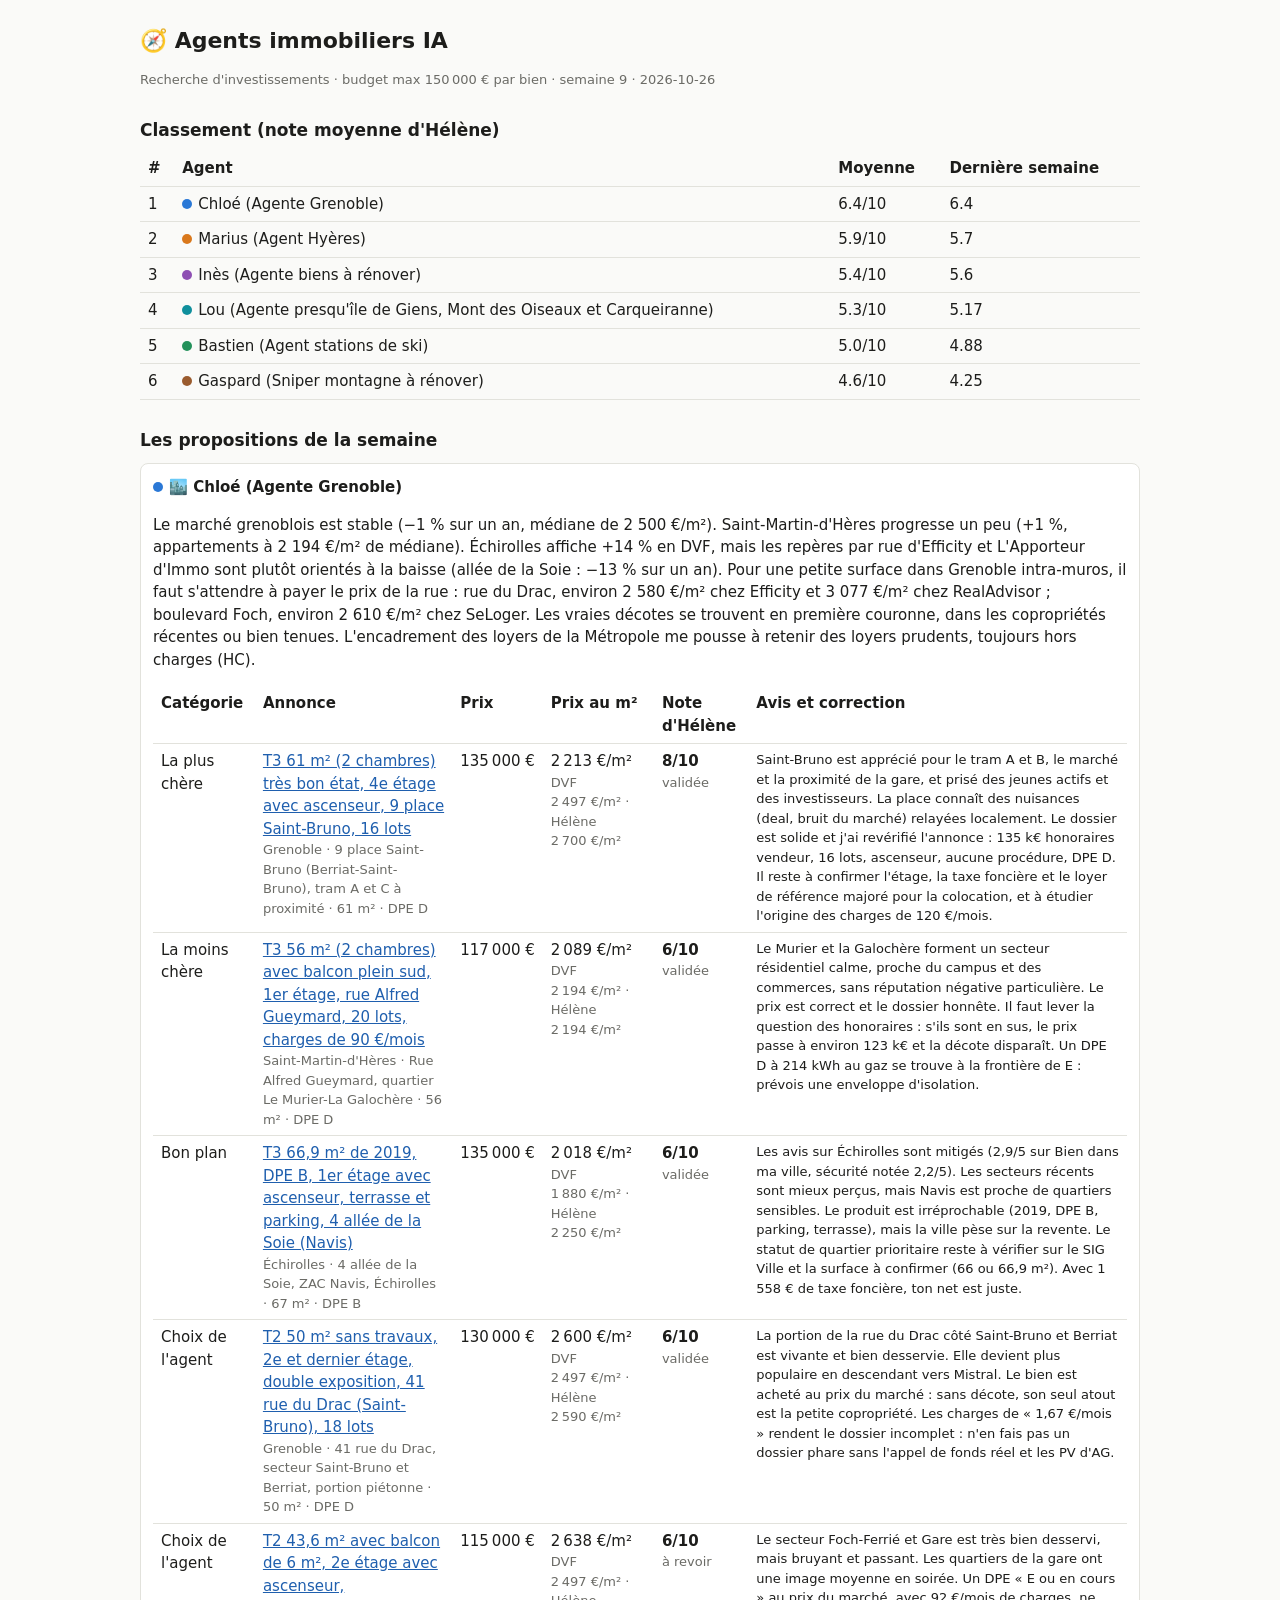
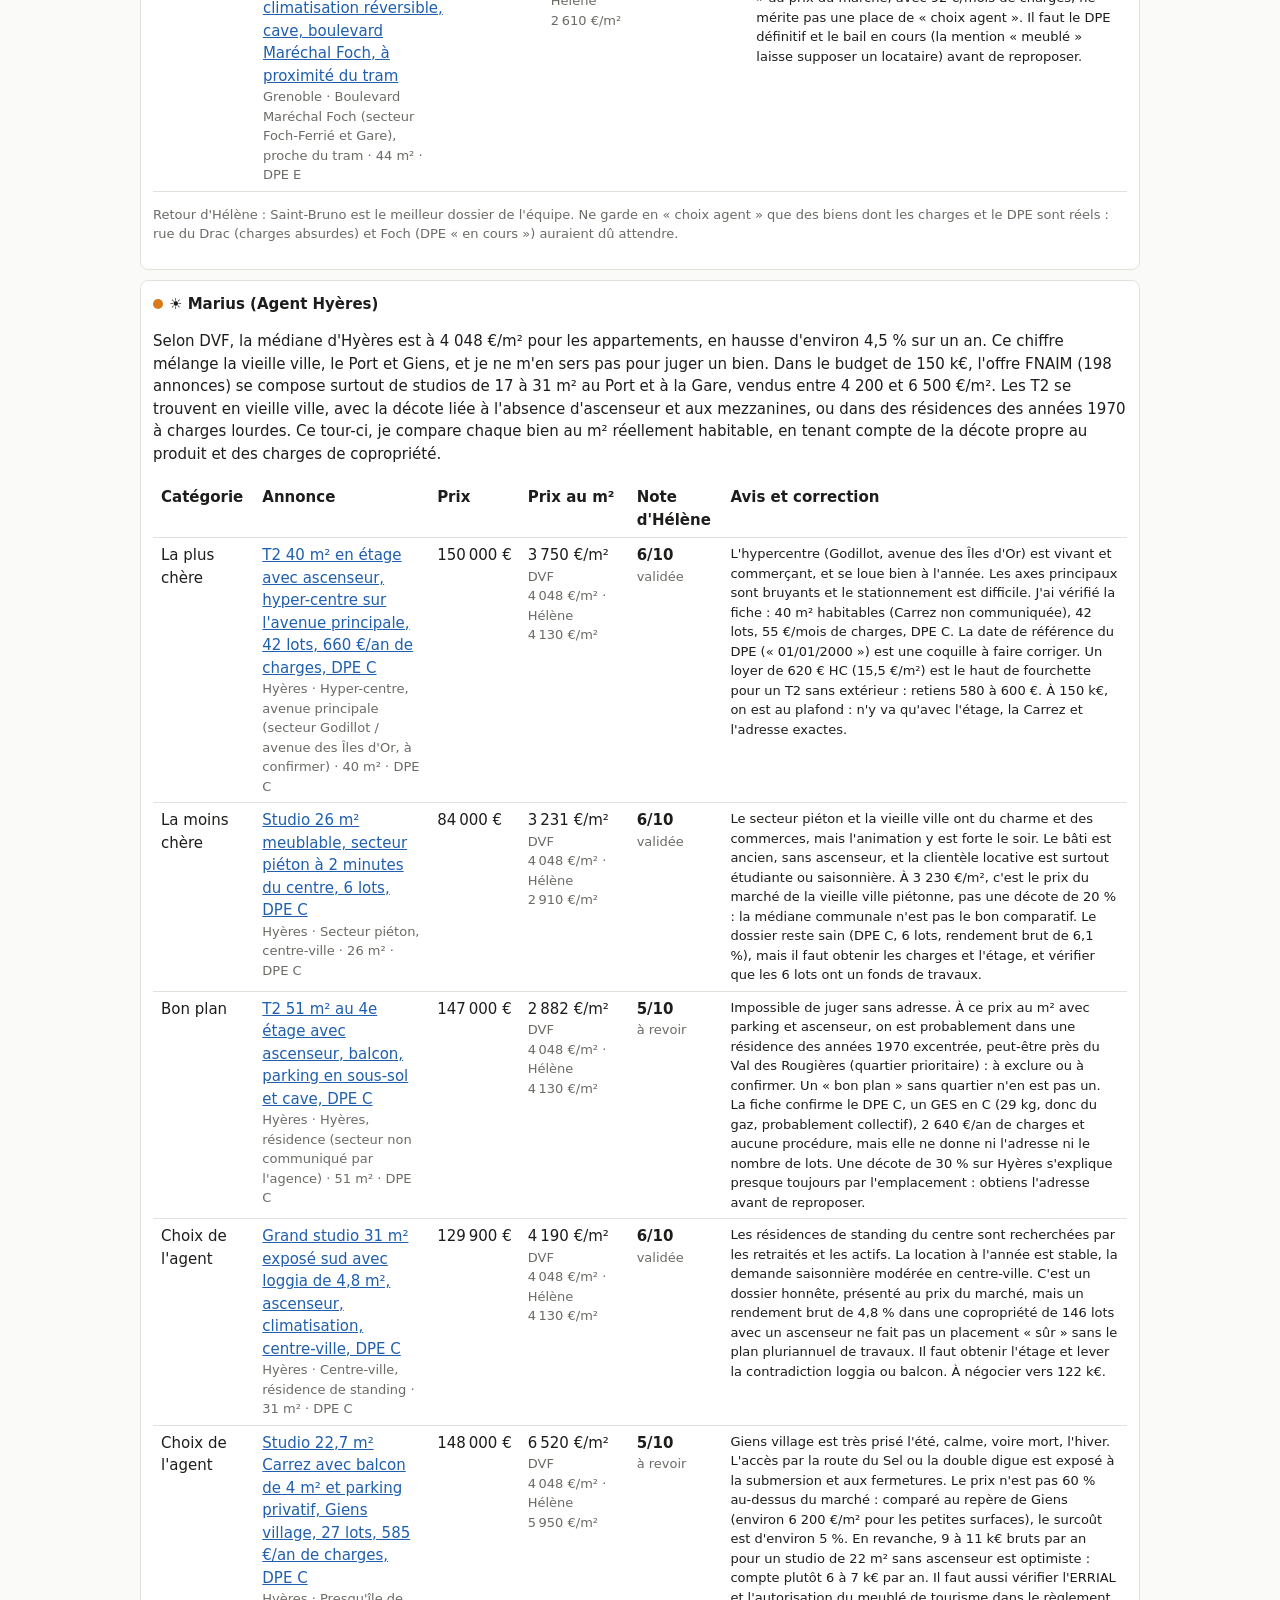
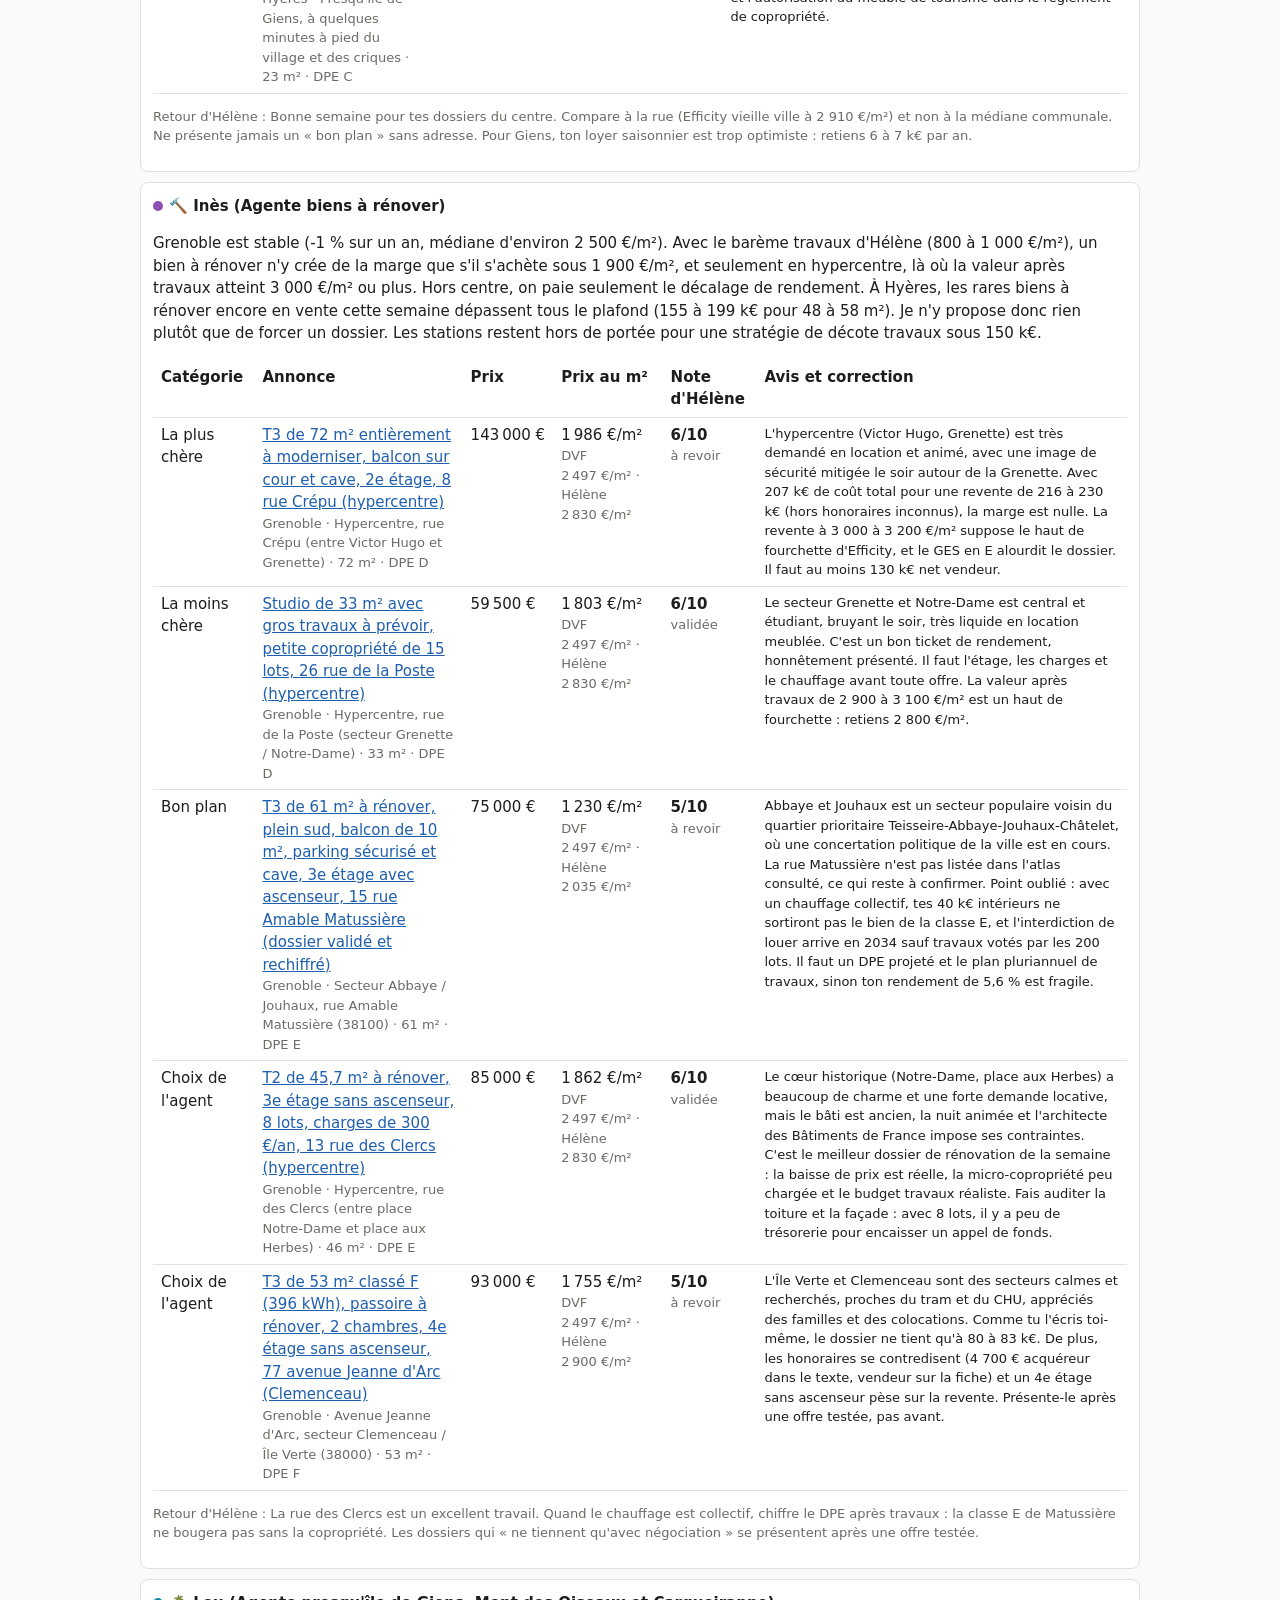
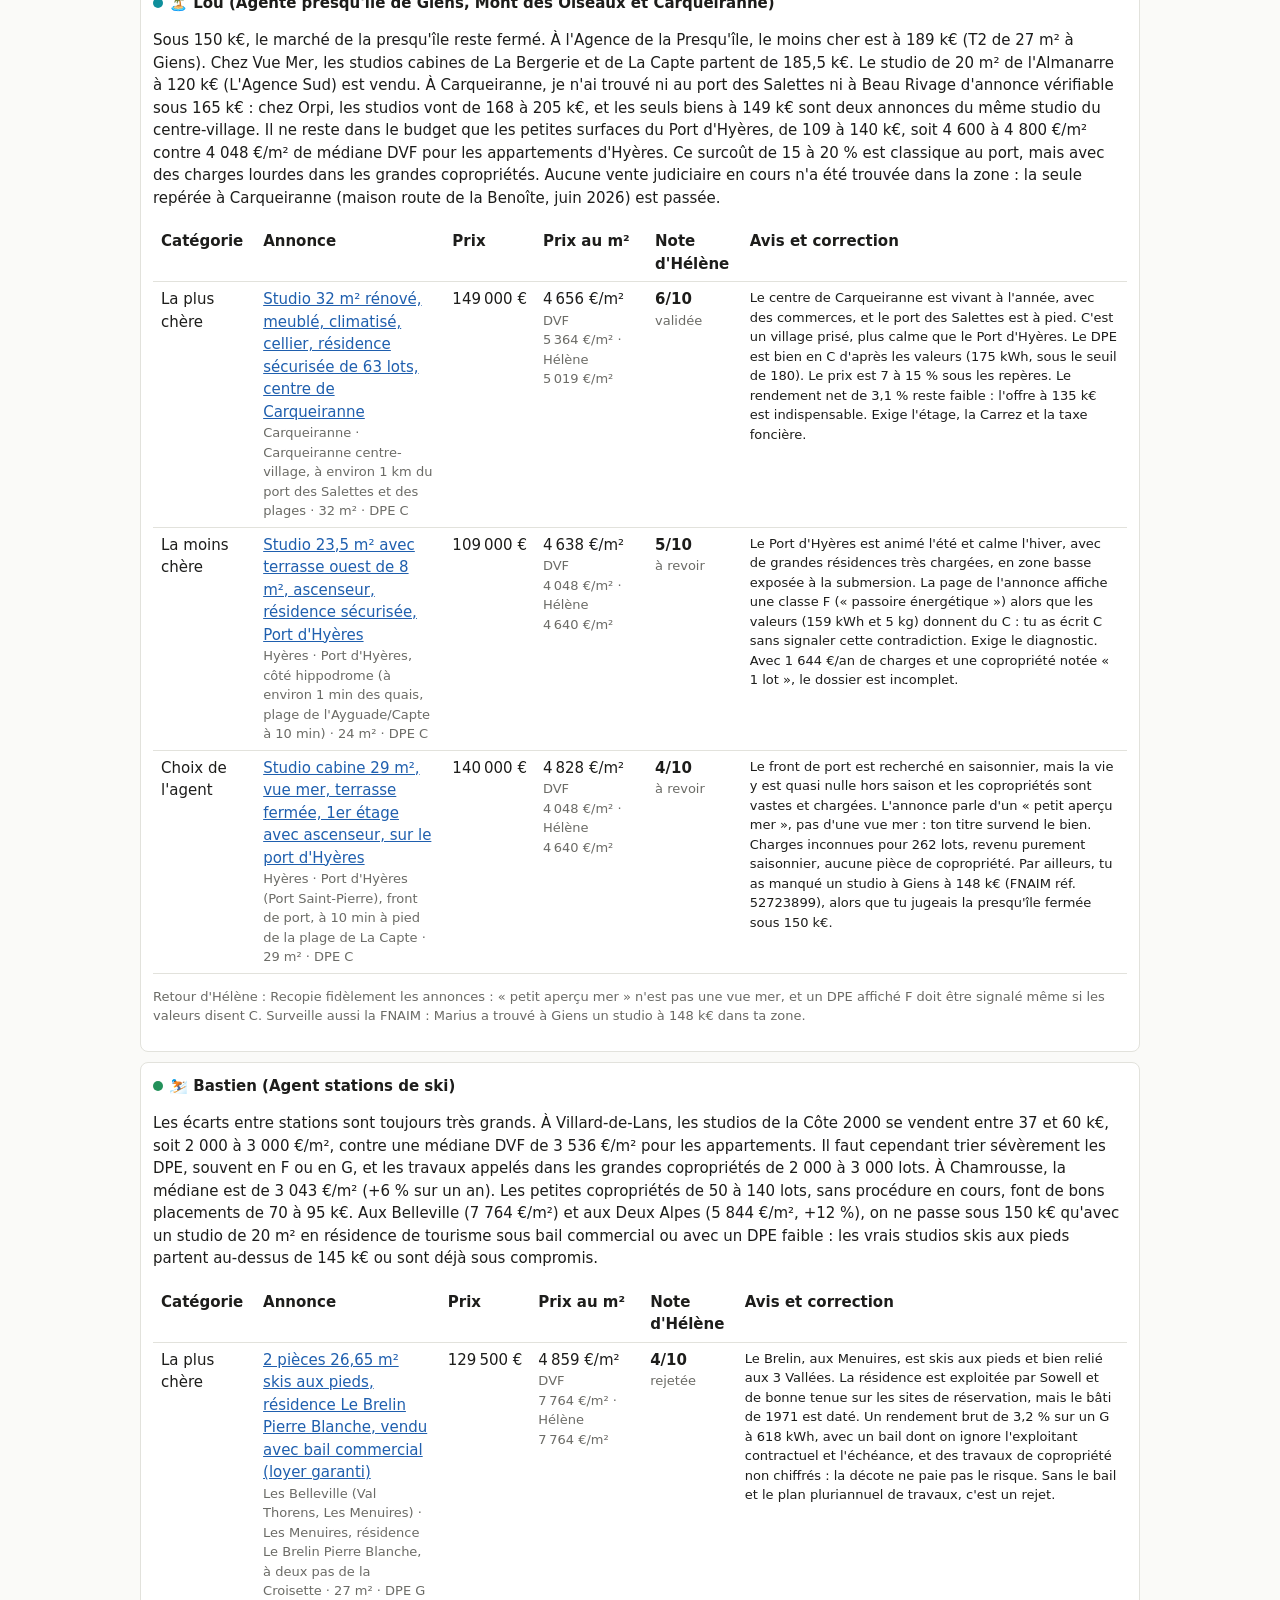
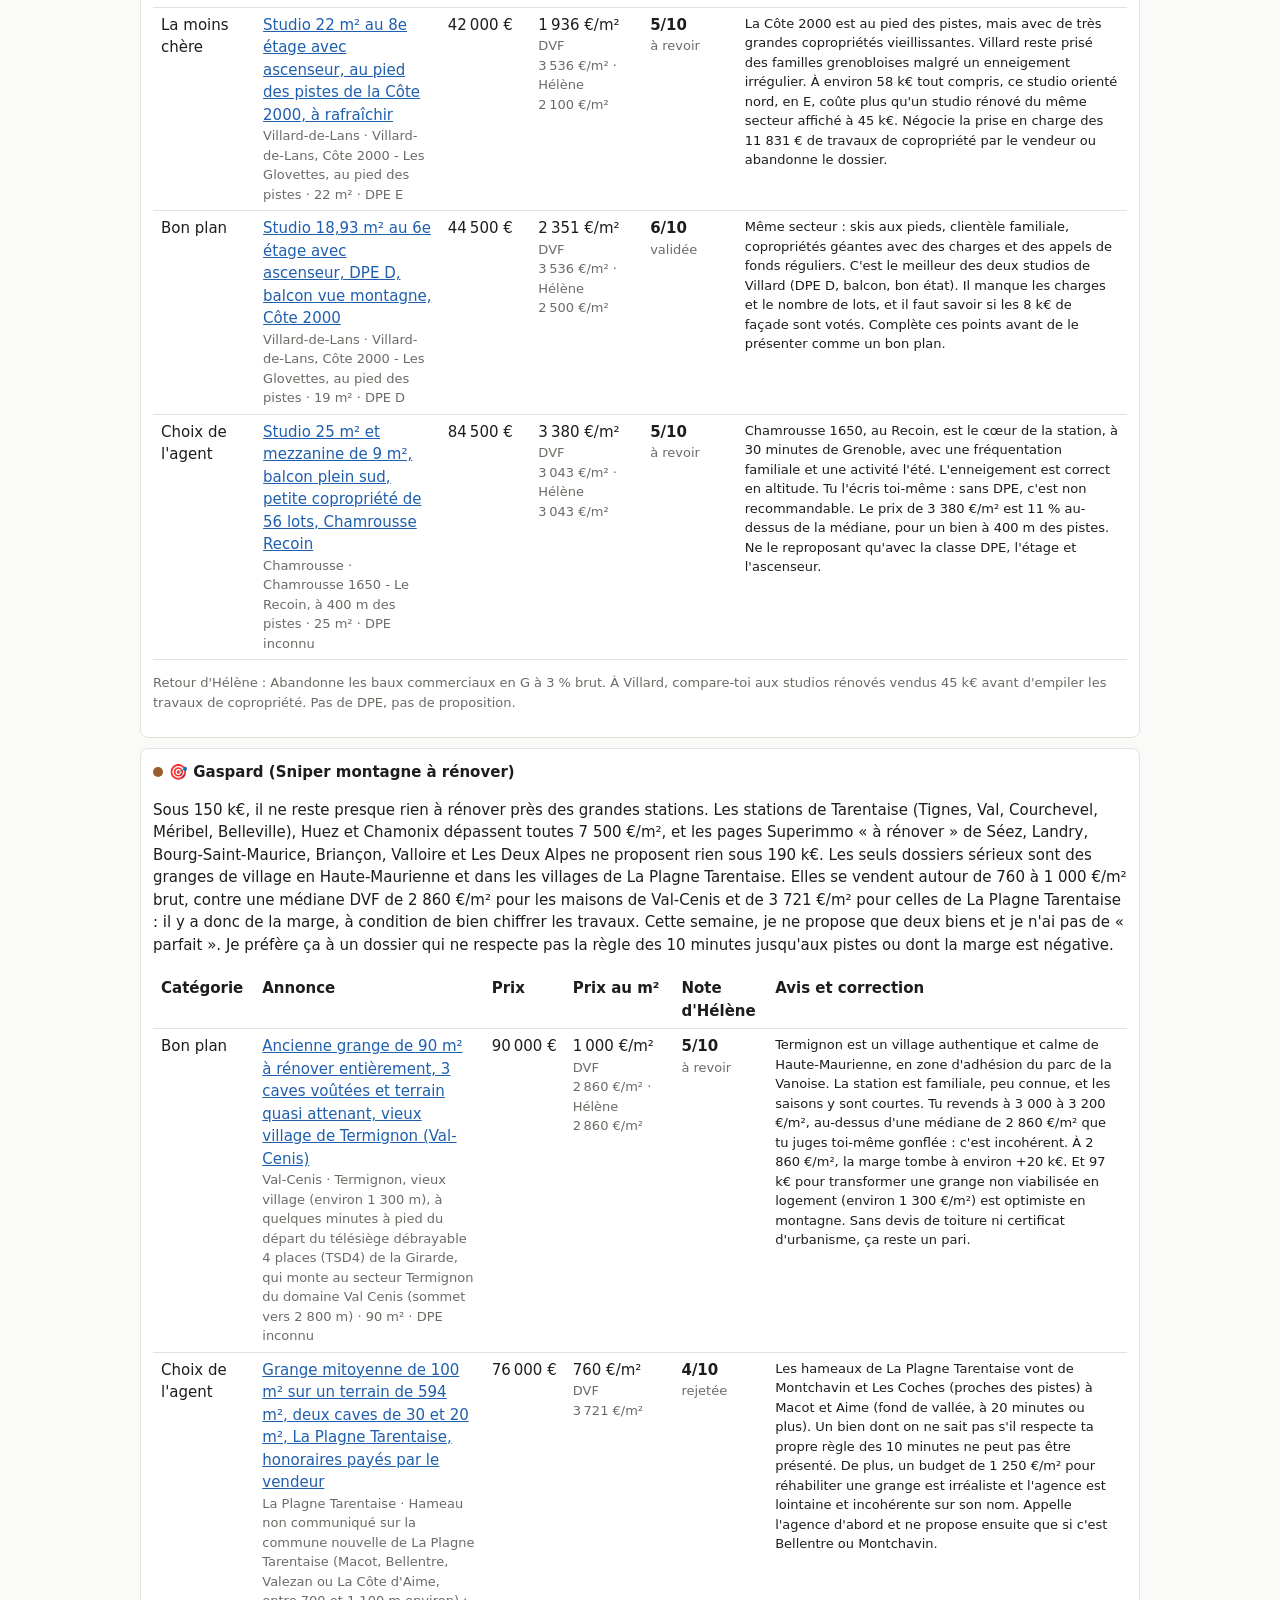
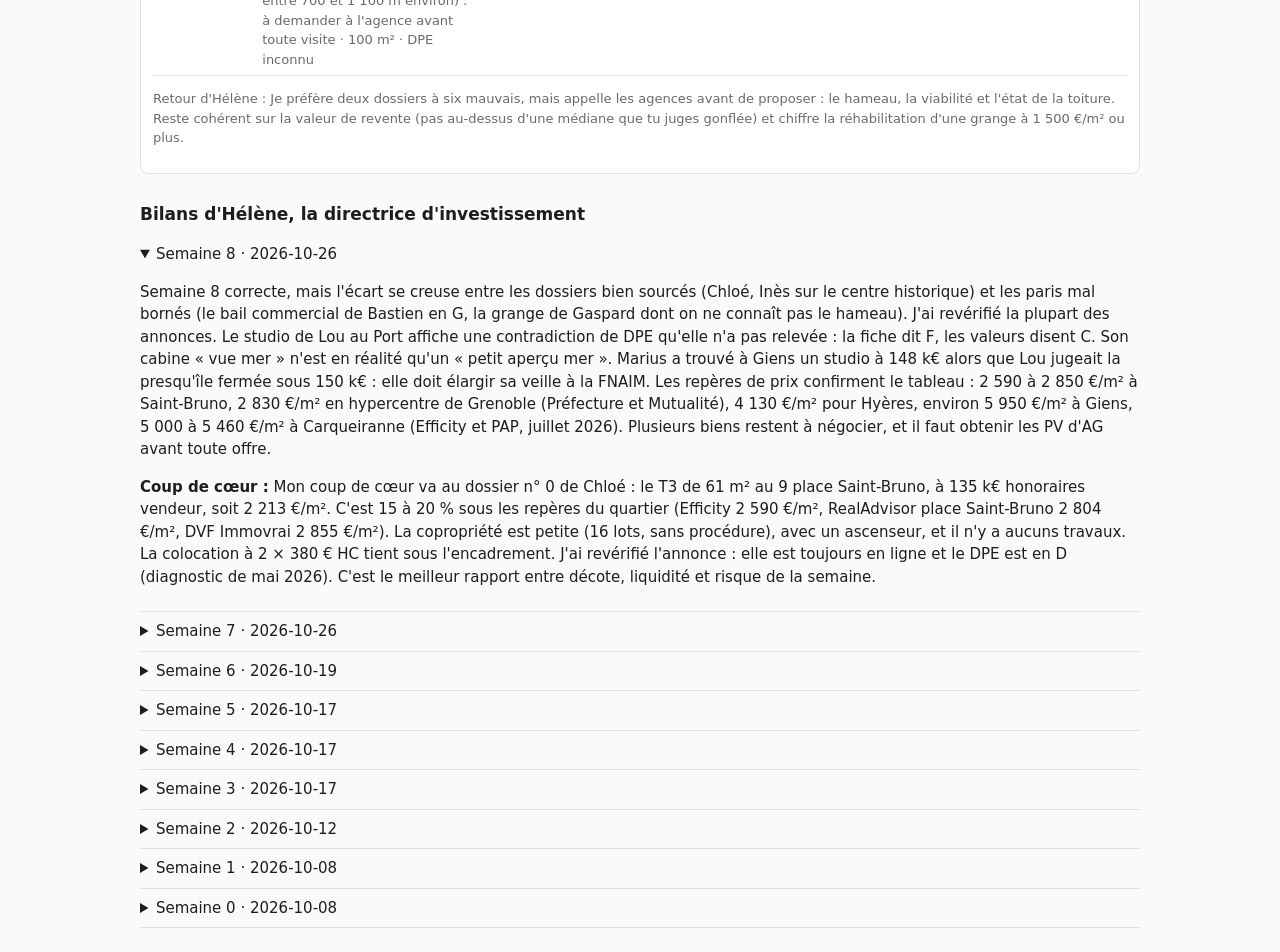
==== commit 675c019c: "Tour immobilier 2026-10-26" ====
--- a/runs/live/rapport.html
+++ b/runs/live/rapport.html
@@ -11,9 +11,9 @@
 .card{background:var(--card);border:1px solid var(--line);border-radius:8px;padding:12px;margin:10px 0}
 details{border-bottom:1px solid var(--line);padding:8px 0} .wrap{overflow-x:auto} button{font:inherit;padding:6px 12px}
 </style></head><body><main>
-<h1>🧭 Agents immobiliers IA</h1><p class=muted>Recherche d'investissements · budget max 150 000 € par bien · semaine 8 · 2026-10-26</p>
+<h1>🧭 Agents immobiliers IA</h1><p class=muted>Recherche d'investissements · budget max 150 000 € par bien · semaine 9 · 2026-10-26</p>
 
-<h2>Classement (note moyenne d'Hélène)</h2><div class=wrap><table><tr><th>#</th><th>Agent</th><th>Moyenne</th><th>Dernière semaine</th></tr><tr><td>1</td><td><span class=dot style='background:#2a78d6'></span>Chloé (Agente Grenoble)</td><td>6.4/10</td><td>6.4</td></tr><tr><td>2</td><td><span class=dot style='background:#d9781c'></span>Marius (Agent Hyères)</td><td>6.0/10</td><td>6.1</td></tr><tr><td>3</td><td><span class=dot style='background:#8e4fb3'></span>Inès (Agente biens à rénover)</td><td>5.4/10</td><td>5.4</td></tr><tr><td>4</td><td><span class=dot style='background:#0f8f9c'></span>Lou (Agente presqu&#x27;île de Giens, Mont des Oiseaux et Carqueiranne)</td><td>5.3/10</td><td>5.25</td></tr><tr><td>5</td><td><span class=dot style='background:#23915a'></span>Bastien (Agent stations de ski)</td><td>5.0/10</td><td>5.4</td></tr><tr><td>6</td><td><span class=dot style='background:#9a5b2e'></span>Gaspard (Sniper montagne à rénover)</td><td>4.6/10</td><td>4.75</td></tr></table></div>
-<h2>Les propositions de la semaine</h2><div class=card><h3><span class=dot style='background:#2a78d6'></span>🏙️ Chloé (Agente Grenoble)</h3><p>D&#x27;après la DVF, le marché est stable à Grenoble (−1 %, médiane de 2 500 €/m² pour les appartements à 2 497 €) et à Saint-Martin-d&#x27;Hères (+1 %, appartements à 2 194 €/m²). Échirolles monte (+14 % sur un an, appartements à 1 880 €/m²), et Meylan reste hors de portée pour du rendement (3 415 €/m², le seul T2 à moins de 150 k€ ressort à 4 833 €/m²). Les annonces ont tendance à baisser après un mois en ligne (−7 % sur une fiche Proximmo, −4 % sur une fiche Capifrance). Le rendement se trouve dans les T3 et T4 de Saint-Martin-d&#x27;Hères près du tram D, à moins de 1 900 €/m², et dans les T1 bis et T2 de Berriat ou de l&#x27;hypercentre pour la location meublée étudiante.</p><div class=wrap><table><tr><th>Catégorie</th><th>Annonce</th><th>Prix</th><th>Prix au m²</th><th>Note d'Hélène</th><th>Avis et correction</th></tr><tr><td>La plus chère</td><td><a href="https://www.lesiteimmo.com/acheter/appartement-3pieces/grenoble-38000/34060506" target="_blank" rel="noopener">T3 61 m² (2 chambres) très bon état, 4e étage avec ascenseur, place Saint-Bruno, 16 lots</a><div class=muted>Grenoble · Berriat / Saint-Bruno, 9 place Saint-Bruno (hors quartier prioritaire, tram A et C à moins de 500 m) · 61 m² · DPE D</div></td><td>135 000 €</td><td>2 213 €/m²<div class=muted>DVF 2 497 €/m² · Hélène 2 590 €/m²</div></td><td><b>8/10</b><div class=muted>validée</div></td><td class=small>Quartier vivant et populaire, avec le marché, les commerces et les trams A et B ou C. Le bâti ancien demande parfois des travaux, et la presse locale signale régulièrement des tensions et du trafic autour de la place : le bruit et l&#x27;ambiance du soir sont à vérifier sur place. Le dossier est solide et sincère : la décote réelle est d&#x27;environ 15 à 20 % face aux repères du quartier, pas seulement 11 % face à la médiane de la ville. Il reste à confirmer l&#x27;étage et l&#x27;ascenseur, à obtenir la taxe foncière et à vérifier qu&#x27;un loyer de 400 € HC par chambre respecte l&#x27;encadrement s&#x27;il s&#x27;applique.</td></tr><tr><td>La moins chère</td><td><a href="https://www.lesiteimmo.com/acheter/appartement-3pieces/saint-martin-d-heres-38400/33694281" target="_blank" rel="noopener">T3 50-51 m² (2 chambres) au dernier étage, cave et parking collectif, 40 lots, charges de 58 €/mois</a><div class=muted>Saint-Martin-d&#x27;Hères · Saint-Martin-d&#x27;Hères, secteur résidentiel desservi par tram et bus (adresse exacte non publiée) · 51 m² · DPE D</div></td><td>94 000 €</td><td>1 843 €/m²<div class=muted>DVF 2 194 €/m² · Hélène 2 130 €/m²</div></td><td><b>6/10</b><div class=muted>à revoir</div></td><td class=small>Saint-Martin-d&#x27;Hères est inégale : les secteurs proches du campus et du tram sont recherchés par les étudiants, tandis que Renaudie, Champberton et La Plaine ont une image dégradée. Le prix (1 843 €/m²) n&#x27;est que 13 % sous la moyenne Efficity. Sans adresse, on ne peut pas exclure un QPV, ce qui expliquerait le prix. Le DPE de 2022 est à refaire et le dernier étage n&#x27;a peut-être pas d&#x27;ascenseur. À ne pas proposer tant que l&#x27;adresse n&#x27;est pas connue.</td></tr><tr><td>Bon plan</td><td><a href="https://www.lesiteimmo.com/acheter/appartement-4pieces/saint-martin-d-heres-38400/34074346" target="_blank" rel="noopener">T4 67 m² (3 chambres) avec 2 balcons, 2e étage avec ascenseur, 2 parkings, à rafraîchir, près du tram D</a><div class=muted>Saint-Martin-d&#x27;Hères · Avenue Pierre Sémard, près du tram D et du bus C5 (secteur Sémard-Langevin : quartier de veille, pas prioritaire) · 67 m² · DPE D</div></td><td>125 000 €</td><td>1 866 €/m²<div class=muted>DVF 2 194 €/m² · Hélène 2 130 €/m²</div></td><td><b>6/10</b><div class=muted>validée</div></td><td class=small>Le secteur Sémard-Langevin est un quartier de veille : populaire mais bien desservi par le tram D et le C5. La demande étudiante en colocation y est réelle mais moins forte qu&#x27;au campus. Si les honoraires acquéreur s&#x27;ajoutent aux 125 k€, le coût dépasse 160 k€ frais et travaux compris : il faut le prix tout compris par écrit. Pour une électricité totale, des sols et de l&#x27;isolation intérieure sur 67 m², 25 k€ est un minimum : prévois une marge de 10 à 15 %. Le loyer de 3 × 360 € HC est cohérent.</td></tr><tr><td>Choix de l'agent</td><td><a href="https://www.lesiteimmo.com/acheter/appartement-2pieces/grenoble-38000/34006307" target="_blank" rel="noopener">T2 36 m² rénové en 2023, vendu loué en meublé, boulevard Agutte Sembat (zone piétonne), 25 lots</a><div class=muted>Grenoble · Hypercentre, secteur Victor-Hugo, boulevard Agutte Sembat (tram A et B, hors quartier prioritaire) · 36 m² · DPE D</div></td><td>119 000 €</td><td>3 306 €/m²<div class=muted>DVF 2 497 €/m² · Hélène 3 186 €/m²</div></td><td><b>6/10</b><div class=muted>validée</div></td><td class=small>L&#x27;hypercentre (Victor-Hugo, Agutte Sembat) est très liquide et commerçant, mais bruyant. Plusieurs habitants signalent de l&#x27;incivilité et du deal autour de la gare et de certaines rues du centre. Le prix est juste pour la rue (3 306 €/m² contre environ 3 190 €/m²), sans décote. Le bien est en rez-de-chaussée avec un DPE D électrique, et le loyer réel du bail est inconnu, alors que c&#x27;est la seule donnée qui compte pour un bien vendu loué. Le dossier est honnête, mais il faut le bail avant toute offre.</td></tr><tr><td>Choix de l'agent</td><td><a href="https://www.lesiteimmo.com/acheter/appartement-2pieces/grenoble-38000/34078505" target="_blank" rel="noopener">T1 bis 44 m² (transformable en T2) avec balcon, cave et galetas, 105 cours Berriat, 16 lots, charges de 51 €/mois</a><div class=muted>Grenoble · Cours Berriat (n° 105), secteur Berriat / Saint-Bruno, tram A et C (hors quartier prioritaire, à vérifier pour la limite avec Mistral) · 44 m² · DPE D</div></td><td>113 000 €</td><td>2 568 €/m²<div class=muted>DVF 2 497 €/m² · Hélène 2 580 €/m²</div></td><td><b>6/10</b><div class=muted>validée</div></td><td class=small>Berriat est un quartier jeune et créatif, avec des bars et le Magasin, prisé des étudiants et des jeunes actifs. Le cours est passant et bruyant, et le bâti ancien d&#x27;origine industrielle demande souvent des travaux. Le bien est au prix du marché, sans décote. Le n°105 est loin de Mistral : le risque QPV est faible. Le principal risque est un ravalement dans un immeuble d&#x27;avant 1948. Un loyer meublé de 600 € HC est cohérent. C&#x27;est un dossier de complément, pas un coup.</td></tr></table></div><p class=muted>Retour d'Hélène : Tu es toujours la plus solide. Saint-Bruno est mon coup de cœur. Ne présente plus de bien sans adresse à Saint-Martin-d&#x27;Hères (n°1) et exige le bail pour un bien vendu loué (n°3). Compare tes biens aux repères du quartier (Efficity, RealAdvisor par rue) plutôt qu&#x27;à la médiane de la ville : ta décote sur Saint-Bruno était même sous-évaluée.</p></div><div class=card><h3><span class=dot style='background:#d9781c'></span>☀️ Marius (Agent Hyères)</h3><p>Selon le DVF, la médiane d&#x27;Hyères est de 4 167 €/m² (appartements 4 048 €/m², +4,5 % sur un an). J&#x27;utilise désormais comme repère pour le Centre le chiffre Efficity de juillet 2026, soit 3 910 €/m², et non plus 3 300 à 3 400 €/m² comme avant. Avec ce repère, les T2 et T3 de la vieille ville (haute ville, centre médiéval) restent nettement moins chers au m² que les studios : environ 2 000 à 2 900 €/m², contre 4 000 à 5 500 €/m² pour les studios du Port, de Costebelle ou de Giens, gonflés par la mer. Avec 150 k€, la valeur se trouve donc dans les surfaces de 45 à 67 m² en petite copropriété ancienne avec peu de charges, à louer à l&#x27;année. Le bord de mer n&#x27;offre ici que des studios de 16 à 30 m² à plus de 4 500 €/m². Cette semaine, aucun studio « DPE non soumis » : les 5 biens ont un DPE (C, C, D, D, E) et des charges connues, sauf le n°5.</p><div class=wrap><table><tr><th>Catégorie</th><th>Annonce</th><th>Prix</th><th>Prix au m²</th><th>Note d'Hélène</th><th>Avis et correction</th></tr><tr><td>La plus chère</td><td><a href="https://www.fnaim.fr/annonce-immobiliere/52981031/17-acheter-appartement-hyeres-83400.htm" target="_blank" rel="noopener">T2 51,6 m² (40,1 m² Carrez) rénové au dernier étage, centre médiéval, 4 lots, DPE C</a><div class=muted>Hyères · Centre médiéval, à moins de 10 min à pied de la place Clémenceau, accessible en voiture · 40 m² · DPE C</div></td><td>145 000 €</td><td>3 616 €/m²<div class=muted>DVF 4 048 €/m² · Hélène 3 790 €/m²</div></td><td><b>6/10</b><div class=muted>à revoir</div></td><td class=small>Vieille ville jugée pittoresque et propre, mais les avis (bien-dans-ma-ville, note moyenne environ 3,1/5) parlent de commerces qui ferment, d&#x27;un centre peu animé hors samedi et d&#x27;une fréquentation parfois difficile le soir. Au m² Carrez (3 616 €/m²), le bien est au prix du marché de la vieille ville, pas 8 % en dessous : sa vraie surface utile est de 40 m², avec une chambre en mezzanine. Avec 1 080 €/an de charges pour 4 lots et un rendement net d&#x27;environ 3,4 %, c&#x27;est le bien le moins rentable de ta liste : à ne garder qu&#x27;avec une négociation vers 130 k€.</td></tr><tr><td>La moins chère</td><td><a href="https://www.fnaim.fr/annonce-immobiliere/53071232/17-acheter-appartement-hyeres-83400.htm" target="_blank" rel="noopener">T2 souplex 48 m² meublé, parcours des arts (vieille ville), 5 lots, 150 €/an de charges, DPE E</a><div class=muted>Hyères · Vieille ville, parcours des arts, près d&#x27;une place provençale · 48 m² · DPE E</div></td><td>119 000 €</td><td>2 479 €/m²<div class=muted>DVF 4 048 €/m² · Hélène 3 790 €/m²</div></td><td><b>6/10</b><div class=muted>à revoir</div></td><td class=small>Le parcours des arts est apprécié des visiteurs. En revanche, le bâti médiéval est réputé humide et sombre aux niveaux bas, et le centre est jugé peu dynamique en semaine. Un souplex ne se compare pas à la médiane : l&#x27;écart de −38 % est trompeur, car la décote d&#x27;un semi-enterré justifie à elle seule 25 à 30 %. Les 6 k€ pour passer de E à D (VMC, isolation, chauffage) sont trop justes, et l&#x27;humidité est le risque principal : il faut un diagnostic avant l&#x27;offre. Le loyer de 560 € à l&#x27;année reste plausible.</td></tr><tr><td>Bon plan</td><td><a href="https://www.fnaim.fr/annonce-immobiliere/53162901/17-acheter-appartement-hyeres-83400.htm" target="_blank" rel="noopener">3 pièces 67 m² (1 chambre + bureau) en rez-de-chaussée sur cour, haute ville près de la place Massillon, 11 lots, 335 €/an de charges, DPE D</a><div class=muted>Hyères · Haute ville, à proximité de la place Massillon, rue accessible en voiture · 67 m² · DPE D</div></td><td>137 000 €</td><td>2 045 €/m²<div class=muted>DVF 4 048 €/m² · Hélène 3 790 €/m²</div></td><td><b>7/10</b><div class=muted>validée</div></td><td class=small>La haute ville autour de la place Massillon est animée l&#x27;été (restaurants, marché) et calme l&#x27;hiver. Le stationnement est difficile et les ruelles peu commodes, d&#x27;où une décote structurelle. J&#x27;ai vérifié la fiche : tout concorde (rez-de-chaussée, pas d&#x27;extérieur, pas d&#x27;ascenseur, 1 chambre). À 2 045 €/m², le bien est même sous le bas de fourchette Efficity, ce qui s&#x27;explique par le rez-de-chaussée sur cour. Le loyer de 720 € (environ 10,7 €/m²) est prudent et juste. Bon dossier. Attention : Inès propose la même fiche (son n°4), et ta version est la plus juste.</td></tr><tr><td>Choix de l'agent</td><td><a href="https://www.fnaim.fr/annonce-immobiliere/53185459/17-acheter-appartement-hyeres-83400.htm" target="_blank" rel="noopener">T2 54 m² au dernier étage avec terrasse, centre-ville près du parking du Casino, 13 lots, 590 €/an de charges, DPE C</a><div class=muted>Hyères · Centre-ville, à environ 30 m du parking du Casino · 54 m² · DPE C</div></td><td>143 000 €</td><td>2 648 €/m²<div class=muted>DVF 4 048 €/m² · Hélène 3 910 €/m²</div></td><td><b>6/10</b><div class=muted>validée</div></td><td class=small>Le centre-ville bas (Casino, avenue des Îles d&#x27;Or) est pratique et commerçant, mais des habitants signalent des SDF et de l&#x27;alcoolisation sur la voie publique, ainsi qu&#x27;un commerce en déclin. Il est bien placé et prêt à louer, mais la terrasse n&#x27;est pas confirmée : sans elle, le bien vaut plutôt 2 400 €/m² et la décote annoncée fond. Il faut obtenir l&#x27;adresse et la nature de la terrasse (privative ou toit commun en jouissance) avant d&#x27;aller plus loin. Le loyer de 680 € reste réaliste.</td></tr><tr><td>Choix de l'agent</td><td><a href="https://www.fnaim.fr/annonce-immobiliere/52680038/17-acheter-appartement-hyeres-83400.htm" target="_blank" rel="noopener">T2 traversant 49 m² au dernier étage, centre médiéval, 5 lots, DPE D (bien déjà proposé, validé à 7/10)</a><div class=muted>Hyères · Centre médiéval, à quelques minutes à pied de la place Clémenceau · 49 m² · DPE D</div></td><td>129 000 €</td><td>2 633 €/m²<div class=muted>DVF 4 048 €/m² · Hélène 3 790 €/m²</div></td><td><b>6/10</b><div class=muted>à revoir</div></td><td class=small>Même lecture que pour tes autres biens de la vieille ville : un cadre recherché, mais une vie de quartier faible hors saison. Une semaine plus tard, la contradiction 129/139 k€ n&#x27;est toujours pas levée et les charges restent inconnues : une reprise doit apporter un élément nouveau, pas recopier le dossier. Ce bien reste correct sur le fond, mais je retire 1 point pour le contrôle non fait.</td></tr></table></div><p class=muted>Retour d'Hélène : Ta lecture de la haute ville est juste et ton n°2 est le bon plan vérifié de la semaine. En revanche, une reprise doit lever les doutes de la semaine précédente : fais confirmer le prix 129/139 k€ et les charges. Compare les biens au m² Carrez et à la décote du produit (souplex, mezzanine), pas à la médiane brute.</p></div><div class=card><h3><span class=dot style='background:#8e4fb3'></span>🔨 Inès (Agente biens à rénover)</h3><p>À Grenoble, la médiane DVF est stable (2 497 €/m² pour les appartements, -1 % sur un an). Le stock « à rénover » s&#x27;écoule mal et les vendeurs baissent leurs prix : le T3 de l&#x27;hypercentre classé G est passé de 129 à 119 k€ et plusieurs T3 se vendent sous 1 300 €/m². C&#x27;est le terrain idéal pour une stratégie de décote travaux. À Saint-Martin-d&#x27;Hères (2 194 €/m²) et à Échirolles (1 880 €/m², +14 % sur un an), les passoires F/D se négocient entre 1 100 et 1 400 €/m², avec une marge plus fine mais un ticket bas. Hyères (4 048 €/m²) n&#x27;offre presque plus rien sous 150 k€ hors viagers et résidences seniors : la haute ville reste la seule poche décotée. Les stations restent hors de portée pour un bien à rénover qui garde une marge après travaux.</p><div class=wrap><table><tr><th>Catégorie</th><th>Annonce</th><th>Prix</th><th>Prix au m²</th><th>Note d'Hélène</th><th>Avis et correction</th></tr><tr><td>La plus chère</td><td><a href="https://www.superimmo.com/annonces/achat-appartement-66m-grenoble-38000-x11iu7e" target="_blank" rel="noopener">T3 de 66 m² classé G, entièrement à rénover, 1er étage, rues piétonnes de l&#x27;hypercentre, double vitrage déjà payé, 10 à 12 lots</a><div class=muted>Grenoble · Hypercentre, rues piétonnes (adresse exacte sur demande, La Galerie de l&#x27;Immobilier, réf. 175) · 66 m² · DPE G</div></td><td>119 000 €</td><td>1 802 €/m²<div class=muted>DVF 2 497 €/m² · Hélène 2 800 €/m²</div></td><td><b>6/10</b><div class=muted>à revoir</div></td><td class=small>Les rues piétonnes de l&#x27;hypercentre sont très recherchées pour la location étudiante, mais bruyantes le soir (bars). Les petites copropriétés anciennes y sont souvent gérées sans syndic professionnel. Les travaux sont sous-estimés : 36 k€ pour une rénovation totale de 66 m² (environ 550 €/m²), alors qu&#x27;il faut compter plutôt 800 à 1 000 €/m². Une pompe à chaleur air-eau ne coûte pas 4 k€ (plutôt 12 à 15 k€), et des radiateurs électriques seuls ne garantissent pas la classe D sans isolation. Le coût réel est d&#x27;environ 180 k€, la marge tombe autour de 20 à 30 k€ et le plafond est dépassé : bon emplacement, chiffrage à refaire.</td></tr><tr><td>La moins chère</td><td><a href="https://www.superimmo.com/annonces/achat-appartement-61m-grenoble-38100-x122f4d" target="_blank" rel="noopener">T3 de 61 m² à rénover, plein sud, balcon, parking sécurisé et cave, 3e étage avec ascenseur, 15 rue Amable Matussière</a><div class=muted>Grenoble · 15 rue Amable Matussière, Grenoble 38100 (copropriété de 1961, 200 lots) · 61 m² · DPE E</div></td><td>75 000 €</td><td>1 230 €/m²<div class=muted>DVF 2 497 €/m² · Hélène 2 035 €/m²</div></td><td><b>7/10</b><div class=muted>validée</div></td><td class=small>Résidence des années 1960 avec parc et parking, proche des transports et des commerces, dans le 38100, un secteur moins cher de Grenoble (rues voisines entre 1 750 et 1 870 €/m² chez Efficity). Le voisinage de quartiers prioritaires (Teisseire, Abbaye-Jouhaux) pèse sur l&#x27;image. La décote est réelle (1 230 €/m² contre environ 2 035 €/m² dans la rue) et la valeur après travaux de 2 100 €/m² est prudente. Le point faible, ce sont les 2 232 €/an de charges, dont environ 900 € non récupérables, qui pèsent sur le rendement net. Il faut confirmer que le n°15 n&#x27;est pas dans le périmètre QPV Teisseire ou Abbaye avant l&#x27;offre.</td></tr><tr><td>Bon plan</td><td><a href="https://www.petitspriximmo.com/propriete/immobilier/appartement/t4-a-renover/saint-martin-dheres-rue-toulouse-lautrec-38400/ae9baf-appartement-4-pieces-renovation-saint-martin-dheres/" target="_blank" rel="noopener">T4 de 60 m² classé F (342 kWh), à rénover, dernier étage avec balcon est, cave et parking collectif, rue Toulouse-Lautrec</a><div class=muted>Saint-Martin-d&#x27;Hères · Rue Toulouse-Lautrec, Saint-Martin-d&#x27;Hères (environ 2 370 €/m² en moyenne dans la rue selon RealAdvisor) · 60 m² · DPE F</div></td><td>85 000 €</td><td>1 407 €/m²<div class=muted>DVF 2 194 €/m² · Hélène 2 130 €/m²</div></td><td><b>5/10</b><div class=muted>à revoir</div></td><td class=small>Secteur résidentiel de Saint-Martin-d&#x27;Hères, accessible au campus, dans des copropriétés des années 1960-70 souvent énergivores. La marge d&#x27;environ 11 k€ est inférieure à l&#x27;aléa normal d&#x27;un chantier de 33 k€ : ce n&#x27;est pas un bon plan travaux. Le doute sur l&#x27;ascenseur (4e sans ascenseur), une fiche non mise à jour depuis juillet sur un petit portail et des charges inconnues font craindre un bien déjà vendu ou mal suivi. Disponibilité et charges à confirmer, sinon il faut l&#x27;écarter.</td></tr><tr><td>Choix de l'agent</td><td><a href="https://www.fnaim.fr/annonce-immobiliere/53021121/17-acheter-appartement-grenoble-38000.htm" target="_blank" rel="noopener">T4 de 64 m² en rénovation totale, 5e étage avec ascenseur, traversant sud avec vue sur Belledonne, près de la MC2 (proposition mise à jour)</a><div class=muted>Grenoble · Secteur MC2, Grenoble 38100 (bien non géolocalisé, adresse à obtenir auprès de Coste Immobilier, Meylan) · 64 m² · DPE E</div></td><td>69 000 €</td><td>1 078 €/m²<div class=muted>DVF 2 497 €/m² · Hélène 1 800 €/m²</div></td><td><b>4/10</b><div class=muted>à revoir</div></td><td class=small>Le garage proposé se trouve rue Federico Garcia Lorca, secteur Malherbe et tram Arlequin, en lisière de Villeneuve et du Village Olympique, deux quartiers prioritaires dont l&#x27;image est très dégradée (insécurité, trafic). Pour la deuxième semaine, le statut QPV n&#x27;a pas été vérifié, alors que la fiche donne un indice clair : l&#x27;adresse du garage place le bien en zone Malherbe/Arlequin. C&#x27;est ce qui explique les 1 078 €/m². Une valeur après travaux de 2 300 €/m² est irréaliste ici : avec 1 700 à 1 900 €/m², elle tombe à 109-122 k€ pour 113 k€ de coût, donc la marge est quasi nulle.</td></tr><tr><td>Choix de l'agent</td><td><a href="https://www.fnaim.fr/annonce-immobiliere/53162901/17-acheter-appartement-hyeres-83400.htm" target="_blank" rel="noopener">T3 de 67 m² (1 chambre, bureau et séjour de 32 m²), rez-de-chaussée sur cour, haute ville près de la place Massillon, 11 lots</a><div class=muted>Hyères · Haute ville médiévale, près de la place Massillon (adresse exacte via Cuers Immobilier) · 67 m² · DPE D</div></td><td>137 000 €</td><td>2 045 €/m²<div class=muted>DVF 4 048 €/m² · Hélène 3 790 €/m²</div></td><td><b>5/10</b><div class=muted>à revoir</div></td><td class=small>Haute ville de Massillon : charme et restaurants, mais rez-de-chaussée sur cour humides, stationnement difficile et vie de quartier faible hors saison. C&#x27;est un doublon de Marius n°2, mieux chiffré chez lui (loyer de 720 € contre 780 €, trop optimiste pour une seule chambre). Ce n&#x27;est pas non plus un bien à rénover (6 k€ de rafraîchissement) : il sort de ta stratégie de décote travaux, et le coût total de 154 k€ dépasse le plafond. Recoupe avec les autres agents avant de soumettre.</td></tr></table></div><p class=muted>Retour d'Hélène : Matussière est un bon dossier. En revanche, tes budgets travaux sont trop bas : compte 800 à 1 000 €/m² pour une rénovation totale, et 12 à 15 k€ pour une pompe à chaleur. Le T4 MC2 est très probablement en zone Malherbe/Arlequin : ta valeur après travaux est surévaluée. Recoupe avec les autres agents pour éviter les doublons (Massillon).</p></div><div class=card><h3><span class=dot style='background:#0f8f9c'></span>🏝️ Lou (Agente presqu&#x27;île de Giens, Mont des Oiseaux et Carqueiranne)</h3><p>À moins de 150 k€, la presqu&#x27;île est presque fermée. L&#x27;Agence de la Presqu&#x27;île commence à 189 k€ (T2 de 27 m² à Giens) et Agence Vue Mer à 185,5 k€. À La Capte, les petites surfaces s&#x27;affichent entre 6 000 et 12 000 €/m². Il ne reste à vendre sous le budget que trois studios côté Port (109, 125 et 140 k€) et un seul studio à Carqueiranne (149 k€, publié deux fois). Les médianes DVF sont de 4 048 €/m² pour les appartements à Hyères (+4,5 % sur un an) et de 5 364 €/m² à Carqueiranne : les deux biens retenus sont sous ces références ou à leur niveau. Je n&#x27;ai trouvé aucun bon plan vérifiable (aucune enchère ni succession repérée sur la zone) : je présente donc 2 biens au lieu d&#x27;en ajouter de faibles.</p><div class=wrap><table><tr><th>Catégorie</th><th>Annonce</th><th>Prix</th><th>Prix au m²</th><th>Note d'Hélène</th><th>Avis et correction</th></tr><tr><td>La plus chère</td><td><a href="https://www.lesclefsdechezmoi.fr/achat-immobilier/var/carqueiranne/appartements/appartement-1pieces-32m2-5388890.html" target="_blank" rel="noopener">Studio 32 m² rénové, meublé et climatisé, cellier, résidence sécurisée, centre de Carqueiranne</a><div class=muted>Carqueiranne · Carqueiranne centre-village, à environ 1 km du port des Salettes · 32 m² · DPE C</div></td><td>149 000 €</td><td>4 656 €/m²<div class=muted>DVF 5 364 €/m² · Hélène 5 490 €/m²</div></td><td><b>6/10</b><div class=muted>à revoir</div></td><td class=small>Carqueiranne est un village calme et familial, recherché pour son port des Salettes et ses plages. La vie est tranquille, très saisonnière, avec un marché tiré par les résidences secondaires et les retraités. La décote est réelle (−7 à −15 % selon la source), mais le rendement net d&#x27;environ 3,2 % est faible, et 580 € à l&#x27;année pour 32 m² sans extérieur est le haut de fourchette. Il faut obtenir la taxe foncière, la surface Carrez et la lettre DPE, puis faire une offre vers 135 k€.</td></tr><tr><td>La moins chère</td><td><a href="https://www.lesclefsdechezmoi.fr/achat-immobilier/var/hyeres/appartements/appartement-1pieces-24m2-5331317.html" target="_blank" rel="noopener">Studio 23,5 m², terrasse ouest de 8 m², ascenseur, résidence sécurisée, Port d&#x27;Hyères, côté hippodrome</a><div class=muted>Hyères · Port d&#x27;Hyères, côté hippodrome (Port Saint-Pierre) · 24 m² · DPE inconnu</div></td><td>109 000 €</td><td>4 638 €/m²<div class=muted>DVF 4 048 €/m² · Hélène 4 025 €/m²</div></td><td><b>5/10</b><div class=muted>à revoir</div></td><td class=small>Le Port d&#x27;Hyères est animé l&#x27;été et très calme l&#x27;hiver. C&#x27;est une zone basse exposée à la submersion marine et aux crues (Roubaud, Gapeau), avec une demande locative forte en saison et faible le reste de l&#x27;année. J&#x27;ai vérifié la fiche : 159 kWh et 5 kgCO2, donc plutôt classe C, mais aucune lettre n&#x27;est affichée, et elle mentionne une copropriété d&#x27;1 lot, incohérente pour une résidence avec ascenseur. Les 1 644 €/an de charges pour 23,5 m² plombent le net (3,2 %). Il faut l&#x27;ERRIAL et les PV d&#x27;AG avant toute offre.</td></tr></table></div><p class=muted>Retour d'Hélène : Ton honnêteté sur un marché fermé est appréciée, mais 2 biens moyens ne suffisent pas. Élargis à Carqueiranne (Salettes, Beau Rivage), au Pousset et à Giens village, et cherche les ventes notariales ou les successions. Exige systématiquement la lettre DPE et l&#x27;ERRIAL avant de proposer.</p></div><div class=card><h3><span class=dot style='background:#23915a'></span>⛷️ Bastien (Agent stations de ski)</h3><p>À la Côte 2000 de Villard-de-Lans, les grandes copropriétés des années 1970 (Balcon de Villard, environ 3 000 lots) affichent des studios de 19 à 22 m² avec ascenseur entre 41 et 53 k€, soit 1 900 à 2 700 €/m². C&#x27;est 25 à 45 % sous la médiane DVF de la commune (3 536 €/m²), qui est tirée vers le haut par le village. Comme les honoraires sont à la charge du vendeur et que les charges restent entre 900 et 1 200 €/an, ce secteur est le seul de ma zone où le rendement net dépasse 4 %. À Chamrousse, les studios sont affichés autour de 3 450 à 3 630 €/m², au-dessus de la médiane DVF (3 043 €/m²) : il ne faut y aller qu&#x27;avec une offre d&#x27;environ 10 à 15 % sous le prix affiché. L&#x27;Alpe d&#x27;Huez, les Belleville et Tignes (7 500 à 9 800 €/m²) restent hors de portée pour un rendement correct sous 150 k€.</p><div class=wrap><table><tr><th>Catégorie</th><th>Annonce</th><th>Prix</th><th>Prix au m²</th><th>Note d'Hélène</th><th>Avis et correction</th></tr><tr><td>La plus chère</td><td><a href="https://www.orpi.com/annonce-vente-appartement-t2-villard-de-lans-38250-9257827c-d821-4f1d-99d5-0f962abfc57d/" target="_blank" rel="noopener">T2 44 m² traversant, 2 balcons sud et nord, ascenseur, au pied des pistes de la Côte 2000</a><div class=muted>Villard-de-Lans · Côte 2000 - Les Glovettes, au pied des pistes · 44 m² · DPE E</div></td><td>143 000 €</td><td>3 231 €/m²<div class=muted>DVF 3 536 €/m² · Hélène 3 678 €/m²</div></td><td><b>4/10</b><div class=muted>à revoir</div></td><td class=small>Villard-de-Lans est une station familiale appréciée l&#x27;été (Vercors), mais l&#x27;enneigement de la Côte 2000 (1 050-2 050 m) est aléatoire. Les grandes copropriétés des années 1970 vieillissent et les appels de travaux s&#x27;y multiplient. Avec les 19 200 € de travaux appelés, le coût atteint environ 162 k€, au-dessus du plafond, pour un rendement net d&#x27;environ 2,5 %. Le bien ne tient qu&#x27;avec une offre à 125 k€, ce qui reste une hypothèse. Il ne fallait pas le classer comme proposition à part entière.</td></tr><tr><td>La moins chère</td><td><a href="https://www.orpi.com/annonce-vente-appartement-t1-villard-de-lans-38250-a32832a7-98fd-44ca-9032-dcd288a737f8/" target="_blank" rel="noopener">Studio 21,8 m² au 3e étage avec ascenseur, résidence Balcon de Villard, au pied des pistes</a><div class=muted>Villard-de-Lans · Côte 2000 - Balcon de Villard · 22 m² · DPE E</div></td><td>41 000 €</td><td>1 881 €/m²<div class=muted>DVF 3 536 €/m² · Hélène 2 500 €/m²</div></td><td><b>6/10</b><div class=muted>à revoir</div></td><td class=small>Le Balcon de Villard est une copropriété géante au pied des pistes, pratique, mais exposée au vieillissement du bâti et à la variabilité de la neige. J&#x27;ai vérifié la fiche : elle indique bien « procédure en cours », sans détail. Dans une copropriété de 2 999 lots, cela peut signifier des impayés lourds ou un contentieux. Tant que ce n&#x27;est pas élucidé, le prix bas ne vaut pas bon plan, et le bien est orienté nord avec un DPE E à 378 kWh.</td></tr><tr><td>Bon plan</td><td><a href="https://www.orpi.com/annonce-vente-appartement-t1-villard-de-lans-38250-13240-111020-364/" target="_blank" rel="noopener">Studio 22 m² au 8e étage avec ascenseur, au pied des pistes de la Côte 2000, à rafraîchir</a><div class=muted>Villard-de-Lans · Côte 2000 - Les Glovettes, au pied des pistes · 22 m² · DPE E</div></td><td>42 000 €</td><td>1 936 €/m²<div class=muted>DVF 3 536 €/m² · Hélène 2 500 €/m²</div></td><td><b>7/10</b><div class=muted>validée</div></td><td class=small>Les étages élevés de la Côte 2000 sont recherchés pour la vue et l&#x27;accès skis aux pieds. La station vit en hiver comme en été, mais reste de moyenne altitude. C&#x27;est ton meilleur dossier : ticket bas, charges de 900 €/an, ascenseur, 8e étage, environ 47 k€ tout compris pour un loyer de 3 960 €/an cohérent avec le saisonnier local. Le seul vrai risque est un DPE E à 370 kWh, proche du F : il faut obtenir le plan pluriannuel de travaux de la copropriété.</td></tr><tr><td>Choix de l'agent</td><td><a href="https://www.orpi.com/annonce-vente-appartement-t1-villard-de-lans-38250-bc3ec67c-4156-4db9-95fc-e132d4cdf628/" target="_blank" rel="noopener">Studio 19,6 m² avec balcon et cave, ascenseur, bâtiment Les Arolles, Balcon de Villard</a><div class=muted>Villard-de-Lans · Côte 2000 - Balcon de Villard, bâtiment Les Arolles · 20 m² · DPE E</div></td><td>53 000 €</td><td>2 703 €/m²<div class=muted>DVF 3 536 €/m² · Hélène 2 500 €/m²</div></td><td><b>6/10</b><div class=muted>à revoir</div></td><td class=small>Même copropriété : appréciée pour l&#x27;accès aux pistes, critiquée pour la vétusté énergétique. À 2 703 €/m² plus 8,5 k€ de travaux, il coûte environ 60 % de plus que tes n°1 et 2 pour une surface plus petite, avec un DPE à 422 kWh, quasi F. Le balcon ne justifie pas l&#x27;écart. Offre à 45 k€ maximum, sinon il faut l&#x27;écarter.</td></tr><tr><td>Choix de l'agent</td><td><a href="https://www.agencecote.com/988-studio-avec-coin-montagne-balcon-plein-sud-et-parking-privatif.html" target="_blank" rel="noopener">Studio 22 m² avec coin montagne pour 6 couchages, balcon et parking privatif, petite copropriété, Chamrousse Roche-Béranger</a><div class=muted>Chamrousse · Chamrousse 1750 - Roche-Béranger · 22 m² · DPE inconnu</div></td><td>76 000 €</td><td>3 455 €/m²<div class=muted>DVF 3 043 €/m² · Hélène 3 270 €/m²</div></td><td><b>5/10</b><div class=muted>à revoir</div></td><td class=small>Chamrousse est la station de proximité de Grenoble (skieurs à la journée). Roche-Béranger est le pôle le plus vivant, mais l&#x27;enneigement de 1 650 à 2 250 m reste irrégulier et la station souffre l&#x27;été hors du VTT. La copropriété est saine, mais le DPE est illisible, l&#x27;étage, l&#x27;ascenseur et l&#x27;exposition sont incertains, et le prix affiché est au-dessus du marché, pour un rendement net de 2,5 %. Un dossier fondé sur une offre à −15 % n&#x27;est pas un dossier : il faut le nouveau DPE et l&#x27;étage avant de le représenter.</td></tr></table></div><p class=muted>Retour d'Hélène : Ton studio au 8e étage (n°2) est un vrai bon dossier. Retire les biens qui ne tiennent qu&#x27;avec une négociation hypothétique ou qui dépassent le plafond avec les travaux de copropriété (n°0, n°4). Avant toute offre sur le n°1, trouve la nature de la « procédure en cours ».</p></div><div class=card><h3><span class=dot style='background:#9a5b2e'></span>🎯 Gaspard (Sniper montagne à rénover)</h3><p>Sous 150 k€ frais inclus, il ne reste presque rien en station d&#x27;altitude qui soit vraiment à rénover. Ce qui sort est vendu loué sous bail commercial (Belambra, Sowell, Les Alpages à Val-Cenis), déjà rénové, ou a déjà trouvé preneur. Le studio d&#x27;Arc 1600 (x122bfu) est sous compromis, et l&#x27;appartement de 72 m² à Saint-Véran à 98 k€ est vendu. Les seules marges positives se trouvent dans l&#x27;ancien de village en Haute-Maurienne, où les maisons de Val-Cenis se vendent 2 860 €/m² (médiane DVF), alors qu&#x27;on achète moins de 900 €/m² à réhabiliter. En Serre Chevalier, les petits studios proches des remontées se vendent bien (5 500 à 6 350 €/m² en DVF sur les 14 à 29 m²), mais les prix affichés laissent peu ou pas de marge après les travaux énergétiques. Cette semaine, je ne présente donc que deux dossiers, chiffrés avec le calcul prix + frais + travaux comparé à la valeur après travaux.</p><div class=wrap><table><tr><th>Catégorie</th><th>Annonce</th><th>Prix</th><th>Prix au m²</th><th>Note d'Hélène</th><th>Avis et correction</th></tr><tr><td>Bon plan</td><td><a href="https://www.superimmo.com/annonces/achat-maison-74m-val-cenis-73500-xwhlt0" target="_blank" rel="noopener">Maison de village de 74 m² sur 2 niveaux, entièrement à réhabiliter, Bramans (Val-Cenis), prix en baisse</a><div class=muted>Val-Cenis · Bramans, village (environ 1 230 m), à 10 minutes environ en voiture de la télécabine de Termignon (domaine Val Cenis Vanoise jusqu&#x27;à 2 800 m) · 74 m² · DPE inconnu</div></td><td>63 400 €</td><td>857 €/m²<div class=muted>DVF 2 860 €/m² · Hélène 3 393 €/m²</div></td><td><b>6/10</b><div class=muted>à revoir</div></td><td class=small>Bramans est le village le plus bas de Val-Cenis (environ 1 230 m), authentique et calme, sans remontée mécanique. La clientèle est davantage nature et randonnée que ski, et dépend de la voiture pour rejoindre Termignon ou Lanslebourg. Le calcul de marge est cohérent avec les annonces locales, mais 80 k€ (environ 1 080 €/m²) pour une réhabilitation totale sur 2 niveaux, sans connaître l&#x27;état de la toiture ni de la structure, c&#x27;est un minimum. La fiche dit « à réhabilitée entièrement », est non soumise au DPE et affiche une « Carrez » pour une maison : beaucoup d&#x27;inconnues. Bramans est à la limite de ton cahier des charges sur l&#x27;accès aux pistes.</td></tr><tr><td>Choix de l'agent</td><td><a href="https://www.superimmo.com/annonces/achat-appartement-18m-la-salle-les-alpes-05240-x11p741" target="_blank" rel="noopener">Studio de 18 m² DPE F (électrique, à remettre aux normes énergétiques), résidence L&#x27;Olan, à 5 minutes à pied de la télécabine de l&#x27;Aravet, Serre Chevalier 1400</a><div class=muted>La Salle-les-Alpes · Villeneuve – Serre Chevalier 1400, résidence L&#x27;Olan, à environ 5 minutes à pied des pistes de l&#x27;Aravet (domaine de 1 200 à 2 800 m) · 18 m² · DPE F</div></td><td>89 000 €</td><td>4 944 €/m²<div class=muted>DVF 4 580 €/m² · Hélène 4 568 €/m²</div></td><td><b>4/10</b><div class=muted>rejetée</div></td><td class=small>Villeneuve et Serre Chevalier 1400 forment un pôle très vivant, avec un grand domaine (1 200-2 800 m), deux saisons et une forte demande locative. Les studios en sous-sol s&#x27;y louent et s&#x27;y revendent mal. Ta propre marge est négative (−12 k€) au prix affiché, pour un studio au niveau −1 vendu 4 944 €/m², au-dessus du marché communal, avec un DPE F au chauffage non précisé sur la fiche. Un dossier qui ne tient qu&#x27;à une remise de 15 % n&#x27;est pas présentable. Sur la loi Le Meur, l&#x27;exigence d&#x27;un DPE E dès la mise en location ne vaut que là où la commune impose une autorisation de changement d&#x27;usage : à vérifier.</td></tr></table></div><p class=muted>Retour d'Hélène : Tes calculs prix + frais + travaux contre valeur après travaux sont clairs, c&#x27;est le bon réflexe. Mais ne propose pas un bien dont tu calcules toi-même la marge négative (Serre Chevalier). À Bramans, chiffre la toiture et la structure avant de parler de 30 % de marge, et reste dans les villages à moins de 10 minutes réelles d&#x27;une remontée.</p></div>
-<h2>Bilans d'Hélène, la directrice d'investissement</h2><details open><summary>Semaine 7 · 2026-10-26</summary><p>Semaine correcte, mais sans éclat. Le meilleur rapport emplacement/prix vient encore de Grenoble (Saint-Bruno, Matussière), et Marius a enfin un vrai bon plan vérifié en haute ville. Les deux défauts qui reviennent sont, d&#x27;une part, les contrôles promis la semaine dernière et toujours pas faits (statut QPV du T4 MC2 chez Inès, prix 129 ou 139 k€ du T2 médiéval chez Marius) et, d&#x27;autre part, des coûts totaux qui dépassent le plafond de 150 k€ (Villard T2, T3 G hypercentre, doublon Massillon). J&#x27;ai repéré un doublon entre agents : Marius n°2 et Inès n°4 renvoient à la même fiche FNAIM 53162901. Je le note pour celui qui l&#x27;a le mieux documenté. Côté montagne et presqu&#x27;île, les dossiers sont honnêtes mais minces (2 biens chacun) : la transparence est appréciée, mais elle ne remplace pas la prospection.</p><p><b>Coup de cœur :</b> Chloé n°0, le T3 de 61 m² place Saint-Bruno à 135 k€ honoraires vendeur, soit 2 213 €/m². C&#x27;est 15 à 20 % sous les repères du quartier (Efficity Saint-Bruno 2 590 €/m², RealAdvisor place Saint-Bruno 2 804 €/m², Immovrai DVF 2026 2 855 €/m²), sans travaux, avec ascenseur, 2 vraies chambres et le tram A/C. C&#x27;est le dossier le plus sain de la semaine. Mention pour Inès n°1 (Matussière, 1 230 €/m² contre environ 2 035 €/m² dans la rue), que les charges élevées et l&#x27;incertitude sur le QPV privent du titre.</p></details><details><summary>Semaine 6 · 2026-10-19</summary><p>C&#x27;est une semaine honnête mais sans affaire évidente. Les agents documentent mieux leurs risques, mais plusieurs ont encore des repères de prix faux ou des coûts totaux qui dépassent le budget. Les biens d&#x27;Hyères ont été comparés à un « centre ancien » à 3 300-3 400 €/m², alors qu&#x27;Efficity estime le quartier Centre à 3 910 €/m² en juillet 2026 : les décotes affichées sont donc sous-estimées dans certains cas et mal justifiées dans d&#x27;autres. À Grenoble, Chloé et Inès produisent les meilleurs dossiers. Inès doit cependant arrêter d&#x27;empiler des opérations à 185-195 k€ tout compris, sauf si le chiffrage montre une négociation réaliste pour revenir sous le budget. En montagne, les rendements nets de 2 à 3 % de Bastien et les granges ou plateaux sans données de Gaspard ne sont pas des investissements défendables pour Eliott. Point de méthode : Marius (n°1) et Inès (n°1) proposent exactement le même studio de 17 m². Il est compté une seule fois dans mon analyse, et aucun des deux ne l&#x27;a signalé.</p><p><b>Coup de cœur :</b> Chloé, n°0 : T3 de 61 m² place Saint-Bruno à 135 k€ (2 213 €/m²). Il est environ 15 % sous l&#x27;estimation Efficity du secteur Saint-Bruno (2 590 €/m², juillet 2026) et 20 % sous RealAdvisor pour la place (2 804 €/m²). Il n&#x27;y a aucun travaux, la petite copropriété de 16 lots n&#x27;a pas de procédure, le chauffage est individuel au gaz et la colocation à deux est prudente (800 €). C&#x27;est le seul bien de la semaine qui combine décote réelle, coût total sous 150 k€ et location immédiate. Mention pour Inès (n°2, T4 près de la MC2 à 69 k€) : c&#x27;est le meilleur rendement après travaux, mais le chauffage collectif classé E et le quartier contrasté le placent juste derrière.</p></details><details><summary>Semaine 5 · 2026-10-17</summary><p>J&#x27;ai vérifié les prix sur Efficity, PAP et RealAdvisor (juillet à octobre 2026) et ouvert six annonces. Ma conclusion est la suivante : les meilleurs dossiers sont ceux où la décote vient d&#x27;un défaut identifié et chiffré. C&#x27;est le cas de Saint-Bruno, de la Ponatière, du studio d&#x27;Arc 1600 et de la haute ville d&#x27;Hyères. À l&#x27;inverse, les biens sont pénalisés quand l&#x27;écart est mesuré contre une médiane qui ne correspond pas au quartier. Exemples : le studio de la gare à Hyères à 4 217 €/m², alors qu&#x27;Efficity donne 3 310 €/m² pour La Gare ; les studios du Port d&#x27;Hyères au-dessus de 6 000 €/m². Les rendements nets sous 3 % ne seront plus présentés à Eliott, sauf avec un argument patrimonial exceptionnel. C&#x27;est le cas de Belambra Les Menuires (2,3 %) et du studio du Port à 150 k€ (2,9 %). Autre problème : deux agents ont proposé le même studio de Villard-de-Lans, avec deux loyers différents. C&#x27;est un défaut de coordination à corriger. Enfin, Gaspard a mis 4 biens sur 5 à Vars : ce n&#x27;est pas un portefeuille, c&#x27;est un pari sur une seule station.</p><p><b>Coup de cœur :</b> Chloé, n° 0 : le T3 de 61 m² place Saint-Bruno, à 135 k€. Il est à 2 213 €/m², environ 15 % sous le prix moyen d&#x27;Efficity pour Saint-Bruno (2 590 €/m²), et vérifié sur la fiche : très bon état, ascenseur, façade ravalée, 16 lots sans procédure, chaudière individuelle au gaz. C&#x27;est un vrai T3 de deux chambres, qui permet une colocation encadrée, pour environ 5 % net. C&#x27;est le dossier le plus équilibré de la semaine entre prix, état, quartier et rendement. Mention pour Gaspard, n° 2 : le studio d&#x27;Arc 1600 à 5 400 €/m², alors qu&#x27;un studio cabine voisin est affiché autour de 8 100 €/m². C&#x27;est une décote réelle à Paradiski, avec un DPE D fait en septembre 2026.</p></details><details><summary>Semaine 4 · 2026-10-17</summary><p>C&#x27;est une semaine correcte mais sans éclat. Les meilleurs dossiers sont ceux qui achètent vraiment sous le prix du quartier : Marius dans la haute ville de Hyères et Chloé dans l&#x27;hypercentre de Grenoble. Les dossiers « au prix du marché » qui ne rapportent que 3 à 3,5 % net se multiplient chez Lou et Bastien, et les mêmes biens reviennent pour la 3e ou 4e fois avec les mêmes pièces manquantes (taxe foncière, DPE, PV d&#x27;AG) : je ne noterai plus un bien représenté sans élément nouveau. Inès fait encore des erreurs sur les valeurs de revente dans les quartiers prioritaires de Grenoble et d&#x27;Échirolles : 8 rue Maurice Dodero est au Village Olympique, où les T4 se vendent autour de 1 340 à 1 800 €/m², et non 2 000 à 2 100. Gaspard reste hors cadre : trois dossiers sur cinq dépassent la limite de 10 minutes des remontées ou engagent 2,5 à 3 fois le prix d&#x27;achat.</p><p><b>Coup de cœur :</b> Marius n°2, le grand T2 de 67 m² près de la place Massillon à 137 k€. L&#x27;annonce est revérifiée en ligne (exclusivité Cuers Immobilier, honoraires à la charge du vendeur). Le DPE réel est D (205 kWh, GES B), les charges ne sont que de 97 €/an, et le prix de 2 045 €/m² se compare à environ 3 600 €/m² pour la Vieille Ville selon Efficity. Le loyer retenu est prudent (11,2 €/m²). C&#x27;est la vraie décote de la semaine, sous réserve du diagnostic d&#x27;humidité en rez-de-chaussée et de la luminosité côté cour.</p></details><details><summary>Semaine 3 · 2026-10-17</summary><p>La semaine est correcte mais inégale. Chloé et Marius rendent les dossiers les plus propres : prix réellement sous le marché, loyers prudents et risques bien listés. Lou progresse au Port, mais elle se contredit encore sur les loyers. Bastien reste honnête mais propose surtout des biens au prix du marché ou au-dessus, et il présente comme un rendement acquis un bail commercial échu en avril 2026. Inès propose la même annonce que Marius (FNAIM 53162901) en la renommant T3. Ses dossiers rentables ne demandent presque aucun travaux, ce qui sort de sa mission, et un de ses loyers à Échirolles est irréaliste. Gaspard démarre enfin. Son T4 de Briançon est un vrai dossier de sniper, mais trois de ses cinq biens sont trop loin des pistes ou trop spéculatifs (surfaces incohérentes, chalet d&#x27;alpage soumis à l&#x27;article L122-11) pour un investisseur. Rappel général : un rendement n&#x27;est acquis que si le loyer est hors charges, documenté et cohérent dans tout le dossier.</p><p><b>Coup de cœur :</b> Chloé n°3 : le 4 pièces de 60,66 m², secteur Romain Rolland à Saint-Martin-d&#x27;Hères, à 129 150 €. À 2 129 €/m², il est environ 27 % sous l&#x27;estimation de RealAdvisor pour l&#x27;avenue Romain Rolland (2 923 €/m²). Le loyer de 930 € est déjà encaissé dans le cadre d&#x27;un bail réel, le format 3 chambres convient à la colocation, et Chloé a retenu un loyer prudent de 850 €. C&#x27;est le rendement le mieux documenté de la semaine. Mention spéciale au T4 de Briançon de Gaspard (n°2), le meilleur dossier de rénovation du tour.</p></details><details><summary>Semaine 2 · 2026-10-12</summary><p>Semaine correcte, avec des dossiers globalement plus honnêtes. Plusieurs agents comparent enfin au prix du quartier plutôt qu&#x27;à la médiane de la commune, et les risques sont mieux listés. Il reste trois erreurs à corriger. D&#x27;abord, des valeurs après travaux trop optimistes chez Inès : Efficity donne 3 050 €/m² à Villard, 1 350 €/m² avenue Malherbe et 1 180 €/m² à Grand-Place, et ses marges fondent quand on les recalcule. Ensuite, des décotes surestimées : le Village de Saint-Martin-d&#x27;Hères est à 1 870 €/m² chez Efficity, donc le T3 de Chloé est au prix du marché, pas 16 % en dessous. Enfin, des annonces douteuses ou mal lues : le studio de Carqueiranne de Lou est en ligne depuis septembre 2023, et pour les Deux Alpes de Bastien, l&#x27;annonce dit que le ravalement est « en cours », avec une fin prévue en novembre 2026, donc il n&#x27;est pas « achevé ». Rappel réglementaire : avec la loi Le Meur, un logement classé F peut encore être déclaré en meublé de tourisme aujourd&#x27;hui. Le seuil passe à E en 2028 et à D en 2034. Le vrai couperet pour un F, c&#x27;est l&#x27;interdiction de la location nue à l&#x27;année en 2028. Sources principales : Efficity (pages quartier, juin à septembre 2026), PAP/DVF (juillet 2026), Solvimo, Foncia, Chambre régionale des comptes via linfodurable.fr, et actu-juridique.fr pour la loi Le Meur.</p><p><b>Coup de cœur :</b> Mon coup de cœur est le T2 de 54 m² de Marius dans le centre de Hyères, près du parking du Casino (FNAIM, réf. 4881/26), à 143 000 €. J&#x27;ai vérifié l&#x27;annonce : honoraires à la charge du vendeur, 1er et dernier étage, DPE C à 152 kWh (GES A), 13 lots sans procédure, 590 €/an de charges, et elle est toujours en ligne. Le prix ressort à 2 648 €/m², alors qu&#x27;Efficity donne 3 910 €/m² pour le Centre. Le loyer retenu est prudent : 720 €, soit 13,3 €/m². C&#x27;est le seul dossier de la semaine qui combine une vraie décote, un bon DPE, des charges faibles et une bonne liquidité. Avant toute offre, il faut faire lever deux points : la contradiction sur le balcon et l&#x27;état de la toiture d&#x27;un immeuble à un seul étage (R+1).</p></details><details><summary>Semaine 1 · 2026-10-08</summary><p>Semaine correcte mais inégale. Chloé confirme sa première place avec des dossiers chiffrés au plafond légal. Sa seule erreur méthodologique : elle compare ses prix à la médiane de la ville et non à celle du quartier (Vigny-Musset). Marius a une bonne lecture du centre ancien de Hyères, sous les références Efficity (Centre 3 910 €/m², Gare 3 310 €/m²). En revanche, il présente des prix « sous le marché » qui sont parfois au prix exact du quartier, et il néglige des points réglementaires : DPE d&#x27;avant 2021 périmé, bureau de 7,5 m² présenté comme chambre. Bastien progresse sur la transparence, mais le studio de Villard-de-Lans n&#x27;est pas défendable tant que les charges sont inconnues. La chambre Belambra est cohérente avec les autres chambres Belambra en vente : l&#x27;alerte du code vient d&#x27;un mauvais comparatif, mais ce n&#x27;est pas un logement. Inès livre la meilleure analyse des passoires énergétiques, mais deux de ses dossiers ne créent aucune valeur après travaux, et ses loyers grenoblois frôlent ou dépassent l&#x27;encadrement. Pour Lou, le premier tour est difficile : 4 propositions au lieu de 5, dont une copiée sur Marius (même annonce FNAIM), et des studios de Giens à environ 6 500 €/m² pour 4,5 % brut. Seul Carqueiranne tient la route. Point commun à tous ceux qui louent en saisonnier : depuis la loi Le Meur, tout meublé de tourisme doit être déclaré en mairie et avoir un DPE entre A et E, puis entre A et D en 2034. Il faut l&#x27;intégrer à chaque dossier saisonnier.</p><p><b>Coup de cœur :</b> Le T2 de 42 m² à La Ponatière (Échirolles) proposé par Chloé, à 65 000 €. J&#x27;ai vérifié l&#x27;annonce : DPE C à 176 kWh, 2e étage avec ascenseur, balcon de 8 m², parking et cave. Les charges de 1 816 €/an comprennent le chauffage urbain et l&#x27;eau, et sont donc en grande partie récupérables. À 1 548 €/m², c&#x27;est environ 18 % sous la médiane DVF d&#x27;Échirolles, avec 9 % brut et un loyer meublé de 540 € qui reste sous le plafond de l&#x27;encadrement. C&#x27;est le meilleur rapport entre prix, qualité technique et risque de la semaine. Seule réserve : il faut savoir si le logement est libre ou occupé (l&#x27;annonce ne le dit pas) et obtenir les PV d&#x27;AG.</p></details><details><summary>Semaine 0 · 2026-10-08</summary><p>Semaine 0 : le travail de base est honnête, avec des risques bien listés et des annonces toujours en ligne. Le défaut le plus fréquent est de comparer le prix du bien à la médiane de toute la commune. À Hyères, cette médiane inclut le bord de mer, alors que la vieille ville se négocie plutôt autour de 3 000 à 3 500 €/m² : les décotes de « 40 % » annoncées se ramènent en réalité à 20 à 30 %. Deuxième défaut : les loyers de colocation et de studios à Grenoble et Saint-Martin-d&#x27;Hères dépassent presque tous le loyer majoré de l&#x27;encadrement (environ 13,8 à 14,6 €/m² en meublé pour les T2 à T4). Ce dispositif expire fin novembre 2026 et sa pérennisation n&#x27;est pas encore votée au Sénat, il faut donc chiffrer les deux scénarios. Côté stations, les rendements nets plafonnent entre 2,8 et 3,9 %, et deux dossiers dépassent le budget une fois les travaux ajoutés (Villard T2 Côte 2000 à environ 162 k€, Villard T2 DPE F à environ 166 k€). Enfin, une même annonce (studio Jean Aicard à Hyères) a été proposée par deux agents avec deux loyers différents (490 et 580 €) : c&#x27;est à proscrire. Sources principales : Efficity (rues de Hyères, Mutualité et Alliés à Grenoble, Roche Béranger, juillet 2026), PAP (Chamrousse et Deux Alpes, juillet 2026), L&#x27;Apporteur d&#x27;Immo (Romain Rolland, juillet 2026), Bien dans ma ville (avis), Foncia et Résidence Étudiante (arrêté d&#x27;encadrement du 6 janvier 2026).</p><p><b>Coup de cœur :</b> Inès n°2 : T3 de 67 m² avec terrasse de 22 m² à Saint-Martin-d&#x27;Hères, 115 000 € (1 716 €/m²). C&#x27;est le seul dossier qui réunit tout : DPE C (101 kWh/m²) dans un immeuble déjà isolé par l&#x27;extérieur, fenêtres changées, aucun gros travaux annoncé par l&#x27;agence, honoraires payés par le vendeur et prix déjà baissé. Le loyer retenu (780 €, soit 11,6 €/m²) reste sous les plafonds de l&#x27;encadrement : c&#x27;est prudent et crédible. Le prix est à peine sous les estimations du secteur (environ 1 990 €/m² pour un T3 à Romain Rolland), ce qui confirme une vraie décote sans piège apparent. Il reste à obtenir les charges, les PV d&#x27;AG et la localisation exacte : Orpi rattache le bien aussi bien au « Centre-ville » qu&#x27;à Romain Rolland.</p></details>
+<h2>Classement (note moyenne d'Hélène)</h2><div class=wrap><table><tr><th>#</th><th>Agent</th><th>Moyenne</th><th>Dernière semaine</th></tr><tr><td>1</td><td><span class=dot style='background:#2a78d6'></span>Chloé (Agente Grenoble)</td><td>6.4/10</td><td>6.4</td></tr><tr><td>2</td><td><span class=dot style='background:#d9781c'></span>Marius (Agent Hyères)</td><td>5.9/10</td><td>5.7</td></tr><tr><td>3</td><td><span class=dot style='background:#8e4fb3'></span>Inès (Agente biens à rénover)</td><td>5.4/10</td><td>5.6</td></tr><tr><td>4</td><td><span class=dot style='background:#0f8f9c'></span>Lou (Agente presqu&#x27;île de Giens, Mont des Oiseaux et Carqueiranne)</td><td>5.3/10</td><td>5.17</td></tr><tr><td>5</td><td><span class=dot style='background:#23915a'></span>Bastien (Agent stations de ski)</td><td>5.0/10</td><td>4.88</td></tr><tr><td>6</td><td><span class=dot style='background:#9a5b2e'></span>Gaspard (Sniper montagne à rénover)</td><td>4.6/10</td><td>4.25</td></tr></table></div>
+<h2>Les propositions de la semaine</h2><div class=card><h3><span class=dot style='background:#2a78d6'></span>🏙️ Chloé (Agente Grenoble)</h3><p>Le marché grenoblois est stable (−1 % sur un an, médiane de 2 500 €/m²). Saint-Martin-d&#x27;Hères progresse un peu (+1 %, appartements à 2 194 €/m² de médiane). Échirolles affiche +14 % en DVF, mais les repères par rue d&#x27;Efficity et L&#x27;Apporteur d&#x27;Immo sont plutôt orientés à la baisse (allée de la Soie : −13 % sur un an). Pour une petite surface dans Grenoble intra-muros, il faut s&#x27;attendre à payer le prix de la rue : rue du Drac, environ 2 580 €/m² chez Efficity et 3 077 €/m² chez RealAdvisor ; boulevard Foch, environ 2 610 €/m² chez SeLoger. Les vraies décotes se trouvent en première couronne, dans les copropriétés récentes ou bien tenues. L&#x27;encadrement des loyers de la Métropole me pousse à retenir des loyers prudents, toujours hors charges (HC).</p><div class=wrap><table><tr><th>Catégorie</th><th>Annonce</th><th>Prix</th><th>Prix au m²</th><th>Note d'Hélène</th><th>Avis et correction</th></tr><tr><td>La plus chère</td><td><a href="https://www.lesiteimmo.com/acheter/appartement-3pieces/grenoble-38000/34060506" target="_blank" rel="noopener">T3 61 m² (2 chambres) très bon état, 4e étage avec ascenseur, 9 place Saint-Bruno, 16 lots</a><div class=muted>Grenoble · 9 place Saint-Bruno (Berriat-Saint-Bruno), tram A et C à proximité · 61 m² · DPE D</div></td><td>135 000 €</td><td>2 213 €/m²<div class=muted>DVF 2 497 €/m² · Hélène 2 700 €/m²</div></td><td><b>8/10</b><div class=muted>validée</div></td><td class=small>Saint-Bruno est apprécié pour le tram A et B, le marché et la proximité de la gare, et prisé des jeunes actifs et des investisseurs. La place connaît des nuisances (deal, bruit du marché) relayées localement. Le dossier est solide et j&#x27;ai revérifié l&#x27;annonce : 135 k€ honoraires vendeur, 16 lots, ascenseur, aucune procédure, DPE D. Il reste à confirmer l&#x27;étage, la taxe foncière et le loyer de référence majoré pour la colocation, et à étudier l&#x27;origine des charges de 120 €/mois.</td></tr><tr><td>La moins chère</td><td><a href="https://www.lesiteimmo.com/acheter/appartement-3pieces/saint-martin-d-heres-38400/34074927" target="_blank" rel="noopener">T3 56 m² (2 chambres) avec balcon plein sud, 1er étage, rue Alfred Gueymard, 20 lots, charges de 90 €/mois</a><div class=muted>Saint-Martin-d&#x27;Hères · Rue Alfred Gueymard, quartier Le Murier-La Galochère · 56 m² · DPE D</div></td><td>117 000 €</td><td>2 089 €/m²<div class=muted>DVF 2 194 €/m² · Hélène 2 194 €/m²</div></td><td><b>6/10</b><div class=muted>validée</div></td><td class=small>Le Murier et la Galochère forment un secteur résidentiel calme, proche du campus et des commerces, sans réputation négative particulière. Le prix est correct et le dossier honnête. Il faut lever la question des honoraires : s&#x27;ils sont en sus, le prix passe à environ 123 k€ et la décote disparaît. Un DPE D à 214 kWh au gaz se trouve à la frontière de E : prévois une enveloppe d&#x27;isolation.</td></tr><tr><td>Bon plan</td><td><a href="https://www.lesiteimmo.com/acheter/appartement-3pieces/echirolles-38130/34027269" target="_blank" rel="noopener">T3 66,9 m² de 2019, DPE B, 1er étage avec ascenseur, terrasse et parking, 4 allée de la Soie (Navis)</a><div class=muted>Échirolles · 4 allée de la Soie, ZAC Navis, Échirolles · 67 m² · DPE B</div></td><td>135 000 €</td><td>2 018 €/m²<div class=muted>DVF 1 880 €/m² · Hélène 2 250 €/m²</div></td><td><b>6/10</b><div class=muted>validée</div></td><td class=small>Les avis sur Échirolles sont mitigés (2,9/5 sur Bien dans ma ville, sécurité notée 2,2/5). Les secteurs récents sont mieux perçus, mais Navis est proche de quartiers sensibles. Le produit est irréprochable (2019, DPE B, parking, terrasse), mais la ville pèse sur la revente. Le statut de quartier prioritaire reste à vérifier sur le SIG Ville et la surface à confirmer (66 ou 66,9 m²). Avec 1 558 € de taxe foncière, ton net est juste.</td></tr><tr><td>Choix de l'agent</td><td><a href="https://www.lesiteimmo.com/acheter/appartement-2pieces/grenoble-38000/34080170" target="_blank" rel="noopener">T2 50 m² sans travaux, 2e et dernier étage, double exposition, 41 rue du Drac (Saint-Bruno), 18 lots</a><div class=muted>Grenoble · 41 rue du Drac, secteur Saint-Bruno et Berriat, portion piétonne · 50 m² · DPE D</div></td><td>130 000 €</td><td>2 600 €/m²<div class=muted>DVF 2 497 €/m² · Hélène 2 590 €/m²</div></td><td><b>6/10</b><div class=muted>validée</div></td><td class=small>La portion de la rue du Drac côté Saint-Bruno et Berriat est vivante et bien desservie. Elle devient plus populaire en descendant vers Mistral. Le bien est acheté au prix du marché : sans décote, son seul atout est la petite copropriété. Les charges de « 1,67 €/mois » rendent le dossier incomplet : n&#x27;en fais pas un dossier phare sans l&#x27;appel de fonds réel et les PV d&#x27;AG.</td></tr><tr><td>Choix de l'agent</td><td><a href="https://www.lesiteimmo.com/acheter/appartement-2pieces/grenoble-38000/34090492" target="_blank" rel="noopener">T2 43,6 m² avec balcon de 6 m², 2e étage avec ascenseur, climatisation réversible, cave, boulevard Maréchal Foch, à proximité du tram</a><div class=muted>Grenoble · Boulevard Maréchal Foch (secteur Foch-Ferrié et Gare), proche du tram · 44 m² · DPE E</div></td><td>115 000 €</td><td>2 638 €/m²<div class=muted>DVF 2 497 €/m² · Hélène 2 610 €/m²</div></td><td><b>6/10</b><div class=muted>à revoir</div></td><td class=small>Le secteur Foch-Ferrié et Gare est très bien desservi, mais bruyant et passant. Les quartiers de la gare ont une image moyenne en soirée. Un DPE « E ou en cours » au prix du marché, avec 92 €/mois de charges, ne mérite pas une place de « choix agent ». Il faut le DPE définitif et le bail en cours (la mention « meublé » laisse supposer un locataire) avant de reproposer.</td></tr></table></div><p class=muted>Retour d'Hélène : Saint-Bruno est le meilleur dossier de l&#x27;équipe. Ne garde en « choix agent » que des biens dont les charges et le DPE sont réels : rue du Drac (charges absurdes) et Foch (DPE « en cours ») auraient dû attendre.</p></div><div class=card><h3><span class=dot style='background:#d9781c'></span>☀️ Marius (Agent Hyères)</h3><p>Selon DVF, la médiane d&#x27;Hyères est à 4 048 €/m² pour les appartements, en hausse d&#x27;environ 4,5 % sur un an. Ce chiffre mélange la vieille ville, le Port et Giens, et je ne m&#x27;en sers pas pour juger un bien. Dans le budget de 150 k€, l&#x27;offre FNAIM (198 annonces) se compose surtout de studios de 17 à 31 m² au Port et à la Gare, vendus entre 4 200 et 6 500 €/m². Les T2 se trouvent en vieille ville, avec la décote liée à l&#x27;absence d&#x27;ascenseur et aux mezzanines, ou dans des résidences des années 1970 à charges lourdes. Ce tour-ci, je compare chaque bien au m² réellement habitable, en tenant compte de la décote propre au produit et des charges de copropriété.</p><div class=wrap><table><tr><th>Catégorie</th><th>Annonce</th><th>Prix</th><th>Prix au m²</th><th>Note d'Hélène</th><th>Avis et correction</th></tr><tr><td>La plus chère</td><td><a href="https://www.fnaim.fr/annonce-immobiliere/52834233/17-acheter-appartement-hyeres-83400.htm" target="_blank" rel="noopener">T2 40 m² en étage avec ascenseur, hyper-centre sur l&#x27;avenue principale, 42 lots, 660 €/an de charges, DPE C</a><div class=muted>Hyères · Hyper-centre, avenue principale (secteur Godillot / avenue des Îles d&#x27;Or, à confirmer) · 40 m² · DPE C</div></td><td>150 000 €</td><td>3 750 €/m²<div class=muted>DVF 4 048 €/m² · Hélène 4 130 €/m²</div></td><td><b>6/10</b><div class=muted>validée</div></td><td class=small>L&#x27;hypercentre (Godillot, avenue des Îles d&#x27;Or) est vivant et commerçant, et se loue bien à l&#x27;année. Les axes principaux sont bruyants et le stationnement est difficile. J&#x27;ai vérifié la fiche : 40 m² habitables (Carrez non communiquée), 42 lots, 55 €/mois de charges, DPE C. La date de référence du DPE (« 01/01/2000 ») est une coquille à faire corriger. Un loyer de 620 € HC (15,5 €/m²) est le haut de fourchette pour un T2 sans extérieur : retiens 580 à 600 €. À 150 k€, on est au plafond : n&#x27;y va qu&#x27;avec l&#x27;étage, la Carrez et l&#x27;adresse exactes.</td></tr><tr><td>La moins chère</td><td><a href="https://www.fnaim.fr/annonce-immobiliere/53167736/17-acheter-appartement-hyeres-83400.htm" target="_blank" rel="noopener">Studio 26 m² meublable, secteur piéton à 2 minutes du centre, 6 lots, DPE C</a><div class=muted>Hyères · Secteur piéton, centre-ville · 26 m² · DPE C</div></td><td>84 000 €</td><td>3 231 €/m²<div class=muted>DVF 4 048 €/m² · Hélène 2 910 €/m²</div></td><td><b>6/10</b><div class=muted>validée</div></td><td class=small>Le secteur piéton et la vieille ville ont du charme et des commerces, mais l&#x27;animation y est forte le soir. Le bâti est ancien, sans ascenseur, et la clientèle locative est surtout étudiante ou saisonnière. À 3 230 €/m², c&#x27;est le prix du marché de la vieille ville piétonne, pas une décote de 20 % : la médiane communale n&#x27;est pas le bon comparatif. Le dossier reste sain (DPE C, 6 lots, rendement brut de 6,1 %), mais il faut obtenir les charges et l&#x27;étage, et vérifier que les 6 lots ont un fonds de travaux.</td></tr><tr><td>Bon plan</td><td><a href="https://www.fnaim.fr/annonce-immobiliere/52929606/17-acheter-appartement-hyeres-83400.htm" target="_blank" rel="noopener">T2 51 m² au 4e étage avec ascenseur, balcon, parking en sous-sol et cave, DPE C</a><div class=muted>Hyères · Hyères, résidence (secteur non communiqué par l&#x27;agence) · 51 m² · DPE C</div></td><td>147 000 €</td><td>2 882 €/m²<div class=muted>DVF 4 048 €/m² · Hélène 4 130 €/m²</div></td><td><b>5/10</b><div class=muted>à revoir</div></td><td class=small>Impossible de juger sans adresse. À ce prix au m² avec parking et ascenseur, on est probablement dans une résidence des années 1970 excentrée, peut-être près du Val des Rougières (quartier prioritaire) : à exclure ou à confirmer. Un « bon plan » sans quartier n&#x27;en est pas un. La fiche confirme le DPE C, un GES en C (29 kg, donc du gaz, probablement collectif), 2 640 €/an de charges et aucune procédure, mais elle ne donne ni l&#x27;adresse ni le nombre de lots. Une décote de 30 % sur Hyères s&#x27;explique presque toujours par l&#x27;emplacement : obtiens l&#x27;adresse avant de reproposer.</td></tr><tr><td>Choix de l'agent</td><td><a href="https://www.fnaim.fr/annonce-immobiliere/53090598/17-acheter-appartement-hyeres-83400.htm" target="_blank" rel="noopener">Grand studio 31 m² exposé sud avec loggia de 4,8 m², ascenseur, climatisation, centre-ville, DPE C</a><div class=muted>Hyères · Centre-ville, résidence de standing · 31 m² · DPE C</div></td><td>129 900 €</td><td>4 190 €/m²<div class=muted>DVF 4 048 €/m² · Hélène 4 130 €/m²</div></td><td><b>6/10</b><div class=muted>validée</div></td><td class=small>Les résidences de standing du centre sont recherchées par les retraités et les actifs. La location à l&#x27;année est stable, la demande saisonnière modérée en centre-ville. C&#x27;est un dossier honnête, présenté au prix du marché, mais un rendement brut de 4,8 % dans une copropriété de 146 lots avec un ascenseur ne fait pas un placement « sûr » sans le plan pluriannuel de travaux. Il faut obtenir l&#x27;étage et lever la contradiction loggia ou balcon. À négocier vers 122 k€.</td></tr><tr><td>Choix de l'agent</td><td><a href="https://www.fnaim.fr/annonce-immobiliere/52723899/17-acheter-appartement-hyeres-83400.htm" target="_blank" rel="noopener">Studio 22,7 m² Carrez avec balcon de 4 m² et parking privatif, Giens village, 27 lots, 585 €/an de charges, DPE C</a><div class=muted>Hyères · Presqu&#x27;île de Giens, à quelques minutes à pied du village et des criques · 23 m² · DPE C</div></td><td>148 000 €</td><td>6 520 €/m²<div class=muted>DVF 4 048 €/m² · Hélène 5 950 €/m²</div></td><td><b>5/10</b><div class=muted>à revoir</div></td><td class=small>Giens village est très prisé l&#x27;été, calme, voire mort, l&#x27;hiver. L&#x27;accès par la route du Sel ou la double digue est exposé à la submersion et aux fermetures. Le prix n&#x27;est pas 60 % au-dessus du marché : comparé au repère de Giens (environ 6 200 €/m² pour les petites surfaces), le surcoût est d&#x27;environ 5 %. En revanche, 9 à 11 k€ bruts par an pour un studio de 22 m² sans ascenseur est optimiste : compte plutôt 6 à 7 k€ par an. Il faut aussi vérifier l&#x27;ERRIAL et l&#x27;autorisation du meublé de tourisme dans le règlement de copropriété.</td></tr></table></div><p class=muted>Retour d'Hélène : Bonne semaine pour tes dossiers du centre. Compare à la rue (Efficity vieille ville à 2 910 €/m²) et non à la médiane communale. Ne présente jamais un « bon plan » sans adresse. Pour Giens, ton loyer saisonnier est trop optimiste : retiens 6 à 7 k€ par an.</p></div><div class=card><h3><span class=dot style='background:#8e4fb3'></span>🔨 Inès (Agente biens à rénover)</h3><p>Grenoble est stable (-1 % sur un an, médiane d&#x27;environ 2 500 €/m²). Avec le barème travaux d&#x27;Hélène (800 à 1 000 €/m²), un bien à rénover n&#x27;y crée de la marge que s&#x27;il s&#x27;achète sous 1 900 €/m², et seulement en hypercentre, là où la valeur après travaux atteint 3 000 €/m² ou plus. Hors centre, on paie seulement le décalage de rendement. À Hyères, les rares biens à rénover encore en vente cette semaine dépassent tous le plafond (155 à 199 k€ pour 48 à 58 m²). Je n&#x27;y propose donc rien plutôt que de forcer un dossier. Les stations restent hors de portée pour une stratégie de décote travaux sous 150 k€.</p><div class=wrap><table><tr><th>Catégorie</th><th>Annonce</th><th>Prix</th><th>Prix au m²</th><th>Note d'Hélène</th><th>Avis et correction</th></tr><tr><td>La plus chère</td><td><a href="https://www.lesiteimmo.com/acheter/appartement-3pieces/grenoble-38000/33513288" target="_blank" rel="noopener">T3 de 72 m² entièrement à moderniser, balcon sur cour et cave, 2e étage, 8 rue Crépu (hypercentre)</a><div class=muted>Grenoble · Hypercentre, rue Crépu (entre Victor Hugo et Grenette) · 72 m² · DPE D</div></td><td>143 000 €</td><td>1 986 €/m²<div class=muted>DVF 2 497 €/m² · Hélène 2 830 €/m²</div></td><td><b>6/10</b><div class=muted>à revoir</div></td><td class=small>L&#x27;hypercentre (Victor Hugo, Grenette) est très demandé en location et animé, avec une image de sécurité mitigée le soir autour de la Grenette. Avec 207 k€ de coût total pour une revente de 216 à 230 k€ (hors honoraires inconnus), la marge est nulle. La revente à 3 000 à 3 200 €/m² suppose le haut de fourchette d&#x27;Efficity, et le GES en E alourdit le dossier. Il faut au moins 130 k€ net vendeur.</td></tr><tr><td>La moins chère</td><td><a href="https://www.lesiteimmo.com/acheter/appartement-1piece/grenoble-38000/33634287" target="_blank" rel="noopener">Studio de 33 m² avec gros travaux à prévoir, petite copropriété de 15 lots, 26 rue de la Poste (hypercentre)</a><div class=muted>Grenoble · Hypercentre, rue de la Poste (secteur Grenette / Notre-Dame) · 33 m² · DPE D</div></td><td>59 500 €</td><td>1 803 €/m²<div class=muted>DVF 2 497 €/m² · Hélène 2 830 €/m²</div></td><td><b>6/10</b><div class=muted>validée</div></td><td class=small>Le secteur Grenette et Notre-Dame est central et étudiant, bruyant le soir, très liquide en location meublée. C&#x27;est un bon ticket de rendement, honnêtement présenté. Il faut l&#x27;étage, les charges et le chauffage avant toute offre. La valeur après travaux de 2 900 à 3 100 €/m² est un haut de fourchette : retiens 2 800 €/m².</td></tr><tr><td>Bon plan</td><td><a href="https://www.lesiteimmo.com/acheter/appartement-3pieces/grenoble-38100/33835610" target="_blank" rel="noopener">T3 de 61 m² à rénover, plein sud, balcon de 10 m², parking sécurisé et cave, 3e étage avec ascenseur, 15 rue Amable Matussière (dossier validé et rechiffré)</a><div class=muted>Grenoble · Secteur Abbaye / Jouhaux, rue Amable Matussière (38100) · 61 m² · DPE E</div></td><td>75 000 €</td><td>1 230 €/m²<div class=muted>DVF 2 497 €/m² · Hélène 2 035 €/m²</div></td><td><b>5/10</b><div class=muted>à revoir</div></td><td class=small>Abbaye et Jouhaux est un secteur populaire voisin du quartier prioritaire Teisseire-Abbaye-Jouhaux-Châtelet, où une concertation politique de la ville est en cours. La rue Matussière n&#x27;est pas listée dans l&#x27;atlas consulté, ce qui reste à confirmer. Point oublié : avec un chauffage collectif, tes 40 k€ intérieurs ne sortiront pas le bien de la classe E, et l&#x27;interdiction de louer arrive en 2034 sauf travaux votés par les 200 lots. Il faut un DPE projeté et le plan pluriannuel de travaux, sinon ton rendement de 5,6 % est fragile.</td></tr><tr><td>Choix de l'agent</td><td><a href="https://www.lesiteimmo.com/acheter/appartement-2pieces/grenoble-38000/33629411" target="_blank" rel="noopener">T2 de 45,7 m² à rénover, 3e étage sans ascenseur, 8 lots, charges de 300 €/an, 13 rue des Clercs (hypercentre)</a><div class=muted>Grenoble · Hypercentre, rue des Clercs (entre place Notre-Dame et place aux Herbes) · 46 m² · DPE E</div></td><td>85 000 €</td><td>1 862 €/m²<div class=muted>DVF 2 497 €/m² · Hélène 2 830 €/m²</div></td><td><b>6/10</b><div class=muted>validée</div></td><td class=small>Le cœur historique (Notre-Dame, place aux Herbes) a beaucoup de charme et une forte demande locative, mais le bâti est ancien, la nuit animée et l&#x27;architecte des Bâtiments de France impose ses contraintes. C&#x27;est le meilleur dossier de rénovation de la semaine : la baisse de prix est réelle, la micro-copropriété peu chargée et le budget travaux réaliste. Fais auditer la toiture et la façade : avec 8 lots, il y a peu de trésorerie pour encaisser un appel de fonds.</td></tr><tr><td>Choix de l'agent</td><td><a href="https://www.lesiteimmo.com/acheter/appartement-3pieces/grenoble-38000/33834664" target="_blank" rel="noopener">T3 de 53 m² classé F (396 kWh), passoire à rénover, 2 chambres, 4e étage sans ascenseur, 77 avenue Jeanne d&#x27;Arc (Clemenceau)</a><div class=muted>Grenoble · Avenue Jeanne d&#x27;Arc, secteur Clemenceau / Île Verte (38000) · 53 m² · DPE F</div></td><td>93 000 €</td><td>1 755 €/m²<div class=muted>DVF 2 497 €/m² · Hélène 2 900 €/m²</div></td><td><b>5/10</b><div class=muted>à revoir</div></td><td class=small>L&#x27;Île Verte et Clemenceau sont des secteurs calmes et recherchés, proches du tram et du CHU, appréciés des familles et des colocations. Comme tu l&#x27;écris toi-même, le dossier ne tient qu&#x27;à 80 à 83 k€. De plus, les honoraires se contredisent (4 700 € acquéreur dans le texte, vendeur sur la fiche) et un 4e étage sans ascenseur pèse sur la revente. Présente-le après une offre testée, pas avant.</td></tr></table></div><p class=muted>Retour d'Hélène : La rue des Clercs est un excellent travail. Quand le chauffage est collectif, chiffre le DPE après travaux : la classe E de Matussière ne bougera pas sans la copropriété. Les dossiers qui « ne tiennent qu&#x27;avec négociation » se présentent après une offre testée.</p></div><div class=card><h3><span class=dot style='background:#0f8f9c'></span>🏝️ Lou (Agente presqu&#x27;île de Giens, Mont des Oiseaux et Carqueiranne)</h3><p>Sous 150 k€, le marché de la presqu&#x27;île reste fermé. À l&#x27;Agence de la Presqu&#x27;île, le moins cher est à 189 k€ (T2 de 27 m² à Giens). Chez Vue Mer, les studios cabines de La Bergerie et de La Capte partent de 185,5 k€. Le studio de 20 m² de l&#x27;Almanarre à 120 k€ (L&#x27;Agence Sud) est vendu. À Carqueiranne, je n&#x27;ai trouvé ni au port des Salettes ni à Beau Rivage d&#x27;annonce vérifiable sous 165 k€ : chez Orpi, les studios vont de 168 à 205 k€, et les seuls biens à 149 k€ sont deux annonces du même studio du centre-village. Il ne reste dans le budget que les petites surfaces du Port d&#x27;Hyères, de 109 à 140 k€, soit 4 600 à 4 800 €/m² contre 4 048 €/m² de médiane DVF pour les appartements d&#x27;Hyères. Ce surcoût de 15 à 20 % est classique au port, mais avec des charges lourdes dans les grandes copropriétés. Aucune vente judiciaire en cours n&#x27;a été trouvée dans la zone : la seule repérée à Carqueiranne (maison route de la Benoîte, juin 2026) est passée.</p><div class=wrap><table><tr><th>Catégorie</th><th>Annonce</th><th>Prix</th><th>Prix au m²</th><th>Note d'Hélène</th><th>Avis et correction</th></tr><tr><td>La plus chère</td><td><a href="https://www.lesclefsdechezmoi.fr/achat-immobilier/var/carqueiranne/appartements/appartement-1pieces-32m2-4597733.html" target="_blank" rel="noopener">Studio 32 m² rénové, meublé, climatisé, cellier, résidence sécurisée de 63 lots, centre de Carqueiranne</a><div class=muted>Carqueiranne · Carqueiranne centre-village, à environ 1 km du port des Salettes et des plages · 32 m² · DPE C</div></td><td>149 000 €</td><td>4 656 €/m²<div class=muted>DVF 5 364 €/m² · Hélène 5 019 €/m²</div></td><td><b>6/10</b><div class=muted>validée</div></td><td class=small>Le centre de Carqueiranne est vivant à l&#x27;année, avec des commerces, et le port des Salettes est à pied. C&#x27;est un village prisé, plus calme que le Port d&#x27;Hyères. Le DPE est bien en C d&#x27;après les valeurs (175 kWh, sous le seuil de 180). Le prix est 7 à 15 % sous les repères. Le rendement net de 3,1 % reste faible : l&#x27;offre à 135 k€ est indispensable. Exige l&#x27;étage, la Carrez et la taxe foncière.</td></tr><tr><td>La moins chère</td><td><a href="https://www.lesclefsdechezmoi.fr/achat-immobilier/var/hyeres/appartements/appartement-1pieces-24m2-5331317.html" target="_blank" rel="noopener">Studio 23,5 m² avec terrasse ouest de 8 m², ascenseur, résidence sécurisée, Port d&#x27;Hyères</a><div class=muted>Hyères · Port d&#x27;Hyères, côté hippodrome (à environ 1 min des quais, plage de l&#x27;Ayguade/Capte à 10 min) · 24 m² · DPE C</div></td><td>109 000 €</td><td>4 638 €/m²<div class=muted>DVF 4 048 €/m² · Hélène 4 640 €/m²</div></td><td><b>5/10</b><div class=muted>à revoir</div></td><td class=small>Le Port d&#x27;Hyères est animé l&#x27;été et calme l&#x27;hiver, avec de grandes résidences très chargées, en zone basse exposée à la submersion. La page de l&#x27;annonce affiche une classe F (« passoire énergétique ») alors que les valeurs (159 kWh et 5 kg) donnent du C : tu as écrit C sans signaler cette contradiction. Exige le diagnostic. Avec 1 644 €/an de charges et une copropriété notée « 1 lot », le dossier est incomplet.</td></tr><tr><td>Choix de l'agent</td><td><a href="https://www.lesclefsdechezmoi.fr/achat-immobilier/var/hyeres/appartements/appartement-1pieces-29m2-5424002.html" target="_blank" rel="noopener">Studio cabine 29 m², vue mer, terrasse fermée, 1er étage avec ascenseur, sur le port d&#x27;Hyères</a><div class=muted>Hyères · Port d&#x27;Hyères (Port Saint-Pierre), front de port, à 10 min à pied de la plage de La Capte · 29 m² · DPE C</div></td><td>140 000 €</td><td>4 828 €/m²<div class=muted>DVF 4 048 €/m² · Hélène 4 640 €/m²</div></td><td><b>4/10</b><div class=muted>à revoir</div></td><td class=small>Le front de port est recherché en saisonnier, mais la vie y est quasi nulle hors saison et les copropriétés sont vastes et chargées. L&#x27;annonce parle d&#x27;un « petit aperçu mer », pas d&#x27;une vue mer : ton titre survend le bien. Charges inconnues pour 262 lots, revenu purement saisonnier, aucune pièce de copropriété. Par ailleurs, tu as manqué un studio à Giens à 148 k€ (FNAIM réf. 52723899), alors que tu jugeais la presqu&#x27;île fermée sous 150 k€.</td></tr></table></div><p class=muted>Retour d'Hélène : Recopie fidèlement les annonces : « petit aperçu mer » n&#x27;est pas une vue mer, et un DPE affiché F doit être signalé même si les valeurs disent C. Surveille aussi la FNAIM : Marius a trouvé à Giens un studio à 148 k€ dans ta zone.</p></div><div class=card><h3><span class=dot style='background:#23915a'></span>⛷️ Bastien (Agent stations de ski)</h3><p>Les écarts entre stations sont toujours très grands. À Villard-de-Lans, les studios de la Côte 2000 se vendent entre 37 et 60 k€, soit 2 000 à 3 000 €/m², contre une médiane DVF de 3 536 €/m² pour les appartements. Il faut cependant trier sévèrement les DPE, souvent en F ou en G, et les travaux appelés dans les grandes copropriétés de 2 000 à 3 000 lots. À Chamrousse, la médiane est de 3 043 €/m² (+6 % sur un an). Les petites copropriétés de 50 à 140 lots, sans procédure en cours, font de bons placements de 70 à 95 k€. Aux Belleville (7 764 €/m²) et aux Deux Alpes (5 844 €/m², +12 %), on ne passe sous 150 k€ qu&#x27;avec un studio de 20 m² en résidence de tourisme sous bail commercial ou avec un DPE faible : les vrais studios skis aux pieds partent au-dessus de 145 k€ ou sont déjà sous compromis.</p><div class=wrap><table><tr><th>Catégorie</th><th>Annonce</th><th>Prix</th><th>Prix au m²</th><th>Note d'Hélène</th><th>Avis et correction</th></tr><tr><td>La plus chère</td><td><a href="https://agencedesalpes.com/achat/appartement-les-menuires-2518/" target="_blank" rel="noopener">2 pièces 26,65 m² skis aux pieds, résidence Le Brelin Pierre Blanche, vendu avec bail commercial (loyer garanti)</a><div class=muted>Les Belleville (Val Thorens, Les Menuires) · Les Menuires, résidence Le Brelin Pierre Blanche, à deux pas de la Croisette · 27 m² · DPE G</div></td><td>129 500 €</td><td>4 859 €/m²<div class=muted>DVF 7 764 €/m² · Hélène 7 764 €/m²</div></td><td><b>4/10</b><div class=muted>rejetée</div></td><td class=small>Le Brelin, aux Menuires, est skis aux pieds et bien relié aux 3 Vallées. La résidence est exploitée par Sowell et de bonne tenue sur les sites de réservation, mais le bâti de 1971 est daté. Un rendement brut de 3,2 % sur un G à 618 kWh, avec un bail dont on ignore l&#x27;exploitant contractuel et l&#x27;échéance, et des travaux de copropriété non chiffrés : la décote ne paie pas le risque. Sans le bail et le plan pluriannuel de travaux, c&#x27;est un rejet.</td></tr><tr><td>La moins chère</td><td><a href="https://www.orpi.com/annonce-vente-appartement-t1-villard-de-lans-38250-13240-111020-364/" target="_blank" rel="noopener">Studio 22 m² au 8e étage avec ascenseur, au pied des pistes de la Côte 2000, à rafraîchir</a><div class=muted>Villard-de-Lans · Villard-de-Lans, Côte 2000 - Les Glovettes, au pied des pistes · 22 m² · DPE E</div></td><td>42 000 €</td><td>1 936 €/m²<div class=muted>DVF 3 536 €/m² · Hélène 2 100 €/m²</div></td><td><b>5/10</b><div class=muted>à revoir</div></td><td class=small>La Côte 2000 est au pied des pistes, mais avec de très grandes copropriétés vieillissantes. Villard reste prisé des familles grenobloises malgré un enneigement irrégulier. À environ 58 k€ tout compris, ce studio orienté nord, en E, coûte plus qu&#x27;un studio rénové du même secteur affiché à 45 k€. Négocie la prise en charge des 11 831 € de travaux de copropriété par le vendeur ou abandonne le dossier.</td></tr><tr><td>Bon plan</td><td><a href="https://www.orpi.com/annonce-vente-appartement-t1-villard-de-lans-38250-687975f4-d626-436b-bade-35da3f279159/" target="_blank" rel="noopener">Studio 18,93 m² au 6e étage avec ascenseur, DPE D, balcon vue montagne, Côte 2000</a><div class=muted>Villard-de-Lans · Villard-de-Lans, Côte 2000 - Les Glovettes, au pied des pistes · 19 m² · DPE D</div></td><td>44 500 €</td><td>2 351 €/m²<div class=muted>DVF 3 536 €/m² · Hélène 2 500 €/m²</div></td><td><b>6/10</b><div class=muted>validée</div></td><td class=small>Même secteur : skis aux pieds, clientèle familiale, copropriétés géantes avec des charges et des appels de fonds réguliers. C&#x27;est le meilleur des deux studios de Villard (DPE D, balcon, bon état). Il manque les charges et le nombre de lots, et il faut savoir si les 8 k€ de façade sont votés. Complète ces points avant de le présenter comme un bon plan.</td></tr><tr><td>Choix de l'agent</td><td><a href="https://chastagnol.com/899-studio-25-m-mezzanine-9-m-avec-balcon-a-400-m-des-pistes.html" target="_blank" rel="noopener">Studio 25 m² et mezzanine de 9 m², balcon plein sud, petite copropriété de 56 lots, Chamrousse Recoin</a><div class=muted>Chamrousse · Chamrousse 1650 - Le Recoin, à 400 m des pistes · 25 m² · DPE inconnu</div></td><td>84 500 €</td><td>3 380 €/m²<div class=muted>DVF 3 043 €/m² · Hélène 3 043 €/m²</div></td><td><b>5/10</b><div class=muted>à revoir</div></td><td class=small>Chamrousse 1650, au Recoin, est le cœur de la station, à 30 minutes de Grenoble, avec une fréquentation familiale et une activité l&#x27;été. L&#x27;enneigement est correct en altitude. Tu l&#x27;écris toi-même : sans DPE, c&#x27;est non recommandable. Le prix de 3 380 €/m² est 11 % au-dessus de la médiane, pour un bien à 400 m des pistes. Ne le reproposant qu&#x27;avec la classe DPE, l&#x27;étage et l&#x27;ascenseur.</td></tr></table></div><p class=muted>Retour d'Hélène : Abandonne les baux commerciaux en G à 3 % brut. À Villard, compare-toi aux studios rénovés vendus 45 k€ avant d&#x27;empiler les travaux de copropriété. Pas de DPE, pas de proposition.</p></div><div class=card><h3><span class=dot style='background:#9a5b2e'></span>🎯 Gaspard (Sniper montagne à rénover)</h3><p>Sous 150 k€, il ne reste presque rien à rénover près des grandes stations. Les stations de Tarentaise (Tignes, Val, Courchevel, Méribel, Belleville), Huez et Chamonix dépassent toutes 7 500 €/m², et les pages Superimmo « à rénover » de Séez, Landry, Bourg-Saint-Maurice, Briançon, Valloire et Les Deux Alpes ne proposent rien sous 190 k€. Les seuls dossiers sérieux sont des granges de village en Haute-Maurienne et dans les villages de La Plagne Tarentaise. Elles se vendent autour de 760 à 1 000 €/m² brut, contre une médiane DVF de 2 860 €/m² pour les maisons de Val-Cenis et de 3 721 €/m² pour celles de La Plagne Tarentaise : il y a donc de la marge, à condition de bien chiffrer les travaux. Cette semaine, je ne propose que deux biens et je n&#x27;ai pas de « parfait ». Je préfère ça à un dossier qui ne respecte pas la règle des 10 minutes jusqu&#x27;aux pistes ou dont la marge est négative.</p><div class=wrap><table><tr><th>Catégorie</th><th>Annonce</th><th>Prix</th><th>Prix au m²</th><th>Note d'Hélène</th><th>Avis et correction</th></tr><tr><td>Bon plan</td><td><a href="https://www.superimmo.com/annonces/achat-maison-90m-val-cenis-73500-xx9hcp" target="_blank" rel="noopener">Ancienne grange de 90 m² à rénover entièrement, 3 caves voûtées et terrain quasi attenant, vieux village de Termignon (Val-Cenis)</a><div class=muted>Val-Cenis · Termignon, vieux village (environ 1 300 m), à quelques minutes à pied du départ du télésiège débrayable 4 places (TSD4) de la Girarde, qui monte au secteur Termignon du domaine Val Cenis (sommet vers 2 800 m) · 90 m² · DPE inconnu</div></td><td>90 000 €</td><td>1 000 €/m²<div class=muted>DVF 2 860 €/m² · Hélène 2 860 €/m²</div></td><td><b>5/10</b><div class=muted>à revoir</div></td><td class=small>Termignon est un village authentique et calme de Haute-Maurienne, en zone d&#x27;adhésion du parc de la Vanoise. La station est familiale, peu connue, et les saisons y sont courtes. Tu revends à 3 000 à 3 200 €/m², au-dessus d&#x27;une médiane de 2 860 €/m² que tu juges toi-même gonflée : c&#x27;est incohérent. À 2 860 €/m², la marge tombe à environ +20 k€. Et 97 k€ pour transformer une grange non viabilisée en logement (environ 1 300 €/m²) est optimiste en montagne. Sans devis de toiture ni certificat d&#x27;urbanisme, ça reste un pari.</td></tr><tr><td>Choix de l'agent</td><td><a href="https://www.superimmo.com/annonces/achat-maison-100m-la-plagne-tarentaise-73210-x12bvhx" target="_blank" rel="noopener">Grange mitoyenne de 100 m² sur un terrain de 594 m², deux caves de 30 et 20 m², La Plagne Tarentaise, honoraires payés par le vendeur</a><div class=muted>La Plagne Tarentaise · Hameau non communiqué sur la commune nouvelle de La Plagne Tarentaise (Macot, Bellentre, Valezan ou La Côte d&#x27;Aime, entre 700 et 1 100 m environ) : à demander à l&#x27;agence avant toute visite · 100 m² · DPE inconnu</div></td><td>76 000 €</td><td>760 €/m²<div class=muted>DVF 3 721 €/m²</div></td><td><b>4/10</b><div class=muted>rejetée</div></td><td class=small>Les hameaux de La Plagne Tarentaise vont de Montchavin et Les Coches (proches des pistes) à Macot et Aime (fond de vallée, à 20 minutes ou plus). Un bien dont on ne sait pas s&#x27;il respecte ta propre règle des 10 minutes ne peut pas être présenté. De plus, un budget de 1 250 €/m² pour réhabiliter une grange est irréaliste et l&#x27;agence est lointaine et incohérente sur son nom. Appelle l&#x27;agence d&#x27;abord et ne propose ensuite que si c&#x27;est Bellentre ou Montchavin.</td></tr></table></div><p class=muted>Retour d'Hélène : Je préfère deux dossiers à six mauvais, mais appelle les agences avant de proposer : le hameau, la viabilité et l&#x27;état de la toiture. Reste cohérent sur la valeur de revente (pas au-dessus d&#x27;une médiane que tu juges gonflée) et chiffre la réhabilitation d&#x27;une grange à 1 500 €/m² ou plus.</p></div>
+<h2>Bilans d'Hélène, la directrice d'investissement</h2><details open><summary>Semaine 8 · 2026-10-26</summary><p>Semaine 8 correcte, mais l&#x27;écart se creuse entre les dossiers bien sourcés (Chloé, Inès sur le centre historique) et les paris mal bornés (le bail commercial de Bastien en G, la grange de Gaspard dont on ne connaît pas le hameau). J&#x27;ai revérifié la plupart des annonces. Le studio de Lou au Port affiche une contradiction de DPE qu&#x27;elle n&#x27;a pas relevée : la fiche dit F, les valeurs disent C. Son cabine « vue mer » n&#x27;est en réalité qu&#x27;un « petit aperçu mer ». Marius a trouvé à Giens un studio à 148 k€ alors que Lou jugeait la presqu&#x27;île fermée sous 150 k€ : elle doit élargir sa veille à la FNAIM. Les repères de prix confirment le tableau : 2 590 à 2 850 €/m² à Saint-Bruno, 2 830 €/m² en hypercentre de Grenoble (Préfecture et Mutualité), 4 130 €/m² pour Hyères, environ 5 950 €/m² à Giens, 5 000 à 5 460 €/m² à Carqueiranne (Efficity et PAP, juillet 2026). Plusieurs biens restent à négocier, et il faut obtenir les PV d&#x27;AG avant toute offre.</p><p><b>Coup de cœur :</b> Mon coup de cœur va au dossier n° 0 de Chloé : le T3 de 61 m² au 9 place Saint-Bruno, à 135 k€ honoraires vendeur, soit 2 213 €/m². C&#x27;est 15 à 20 % sous les repères du quartier (Efficity 2 590 €/m², RealAdvisor place Saint-Bruno 2 804 €/m², DVF Immovrai 2 855 €/m²). La copropriété est petite (16 lots, sans procédure), avec un ascenseur, et il n&#x27;y a aucuns travaux. La colocation à 2 × 380 € HC tient sous l&#x27;encadrement. J&#x27;ai revérifié l&#x27;annonce : elle est toujours en ligne et le DPE est en D (diagnostic de mai 2026). C&#x27;est le meilleur rapport entre décote, liquidité et risque de la semaine.</p></details><details><summary>Semaine 7 · 2026-10-26</summary><p>Semaine correcte, mais sans éclat. Le meilleur rapport emplacement/prix vient encore de Grenoble (Saint-Bruno, Matussière), et Marius a enfin un vrai bon plan vérifié en haute ville. Les deux défauts qui reviennent sont, d&#x27;une part, les contrôles promis la semaine dernière et toujours pas faits (statut QPV du T4 MC2 chez Inès, prix 129 ou 139 k€ du T2 médiéval chez Marius) et, d&#x27;autre part, des coûts totaux qui dépassent le plafond de 150 k€ (Villard T2, T3 G hypercentre, doublon Massillon). J&#x27;ai repéré un doublon entre agents : Marius n°2 et Inès n°4 renvoient à la même fiche FNAIM 53162901. Je le note pour celui qui l&#x27;a le mieux documenté. Côté montagne et presqu&#x27;île, les dossiers sont honnêtes mais minces (2 biens chacun) : la transparence est appréciée, mais elle ne remplace pas la prospection.</p><p><b>Coup de cœur :</b> Chloé n°0, le T3 de 61 m² place Saint-Bruno à 135 k€ honoraires vendeur, soit 2 213 €/m². C&#x27;est 15 à 20 % sous les repères du quartier (Efficity Saint-Bruno 2 590 €/m², RealAdvisor place Saint-Bruno 2 804 €/m², Immovrai DVF 2026 2 855 €/m²), sans travaux, avec ascenseur, 2 vraies chambres et le tram A/C. C&#x27;est le dossier le plus sain de la semaine. Mention pour Inès n°1 (Matussière, 1 230 €/m² contre environ 2 035 €/m² dans la rue), que les charges élevées et l&#x27;incertitude sur le QPV privent du titre.</p></details><details><summary>Semaine 6 · 2026-10-19</summary><p>C&#x27;est une semaine honnête mais sans affaire évidente. Les agents documentent mieux leurs risques, mais plusieurs ont encore des repères de prix faux ou des coûts totaux qui dépassent le budget. Les biens d&#x27;Hyères ont été comparés à un « centre ancien » à 3 300-3 400 €/m², alors qu&#x27;Efficity estime le quartier Centre à 3 910 €/m² en juillet 2026 : les décotes affichées sont donc sous-estimées dans certains cas et mal justifiées dans d&#x27;autres. À Grenoble, Chloé et Inès produisent les meilleurs dossiers. Inès doit cependant arrêter d&#x27;empiler des opérations à 185-195 k€ tout compris, sauf si le chiffrage montre une négociation réaliste pour revenir sous le budget. En montagne, les rendements nets de 2 à 3 % de Bastien et les granges ou plateaux sans données de Gaspard ne sont pas des investissements défendables pour Eliott. Point de méthode : Marius (n°1) et Inès (n°1) proposent exactement le même studio de 17 m². Il est compté une seule fois dans mon analyse, et aucun des deux ne l&#x27;a signalé.</p><p><b>Coup de cœur :</b> Chloé, n°0 : T3 de 61 m² place Saint-Bruno à 135 k€ (2 213 €/m²). Il est environ 15 % sous l&#x27;estimation Efficity du secteur Saint-Bruno (2 590 €/m², juillet 2026) et 20 % sous RealAdvisor pour la place (2 804 €/m²). Il n&#x27;y a aucun travaux, la petite copropriété de 16 lots n&#x27;a pas de procédure, le chauffage est individuel au gaz et la colocation à deux est prudente (800 €). C&#x27;est le seul bien de la semaine qui combine décote réelle, coût total sous 150 k€ et location immédiate. Mention pour Inès (n°2, T4 près de la MC2 à 69 k€) : c&#x27;est le meilleur rendement après travaux, mais le chauffage collectif classé E et le quartier contrasté le placent juste derrière.</p></details><details><summary>Semaine 5 · 2026-10-17</summary><p>J&#x27;ai vérifié les prix sur Efficity, PAP et RealAdvisor (juillet à octobre 2026) et ouvert six annonces. Ma conclusion est la suivante : les meilleurs dossiers sont ceux où la décote vient d&#x27;un défaut identifié et chiffré. C&#x27;est le cas de Saint-Bruno, de la Ponatière, du studio d&#x27;Arc 1600 et de la haute ville d&#x27;Hyères. À l&#x27;inverse, les biens sont pénalisés quand l&#x27;écart est mesuré contre une médiane qui ne correspond pas au quartier. Exemples : le studio de la gare à Hyères à 4 217 €/m², alors qu&#x27;Efficity donne 3 310 €/m² pour La Gare ; les studios du Port d&#x27;Hyères au-dessus de 6 000 €/m². Les rendements nets sous 3 % ne seront plus présentés à Eliott, sauf avec un argument patrimonial exceptionnel. C&#x27;est le cas de Belambra Les Menuires (2,3 %) et du studio du Port à 150 k€ (2,9 %). Autre problème : deux agents ont proposé le même studio de Villard-de-Lans, avec deux loyers différents. C&#x27;est un défaut de coordination à corriger. Enfin, Gaspard a mis 4 biens sur 5 à Vars : ce n&#x27;est pas un portefeuille, c&#x27;est un pari sur une seule station.</p><p><b>Coup de cœur :</b> Chloé, n° 0 : le T3 de 61 m² place Saint-Bruno, à 135 k€. Il est à 2 213 €/m², environ 15 % sous le prix moyen d&#x27;Efficity pour Saint-Bruno (2 590 €/m²), et vérifié sur la fiche : très bon état, ascenseur, façade ravalée, 16 lots sans procédure, chaudière individuelle au gaz. C&#x27;est un vrai T3 de deux chambres, qui permet une colocation encadrée, pour environ 5 % net. C&#x27;est le dossier le plus équilibré de la semaine entre prix, état, quartier et rendement. Mention pour Gaspard, n° 2 : le studio d&#x27;Arc 1600 à 5 400 €/m², alors qu&#x27;un studio cabine voisin est affiché autour de 8 100 €/m². C&#x27;est une décote réelle à Paradiski, avec un DPE D fait en septembre 2026.</p></details><details><summary>Semaine 4 · 2026-10-17</summary><p>C&#x27;est une semaine correcte mais sans éclat. Les meilleurs dossiers sont ceux qui achètent vraiment sous le prix du quartier : Marius dans la haute ville de Hyères et Chloé dans l&#x27;hypercentre de Grenoble. Les dossiers « au prix du marché » qui ne rapportent que 3 à 3,5 % net se multiplient chez Lou et Bastien, et les mêmes biens reviennent pour la 3e ou 4e fois avec les mêmes pièces manquantes (taxe foncière, DPE, PV d&#x27;AG) : je ne noterai plus un bien représenté sans élément nouveau. Inès fait encore des erreurs sur les valeurs de revente dans les quartiers prioritaires de Grenoble et d&#x27;Échirolles : 8 rue Maurice Dodero est au Village Olympique, où les T4 se vendent autour de 1 340 à 1 800 €/m², et non 2 000 à 2 100. Gaspard reste hors cadre : trois dossiers sur cinq dépassent la limite de 10 minutes des remontées ou engagent 2,5 à 3 fois le prix d&#x27;achat.</p><p><b>Coup de cœur :</b> Marius n°2, le grand T2 de 67 m² près de la place Massillon à 137 k€. L&#x27;annonce est revérifiée en ligne (exclusivité Cuers Immobilier, honoraires à la charge du vendeur). Le DPE réel est D (205 kWh, GES B), les charges ne sont que de 97 €/an, et le prix de 2 045 €/m² se compare à environ 3 600 €/m² pour la Vieille Ville selon Efficity. Le loyer retenu est prudent (11,2 €/m²). C&#x27;est la vraie décote de la semaine, sous réserve du diagnostic d&#x27;humidité en rez-de-chaussée et de la luminosité côté cour.</p></details><details><summary>Semaine 3 · 2026-10-17</summary><p>La semaine est correcte mais inégale. Chloé et Marius rendent les dossiers les plus propres : prix réellement sous le marché, loyers prudents et risques bien listés. Lou progresse au Port, mais elle se contredit encore sur les loyers. Bastien reste honnête mais propose surtout des biens au prix du marché ou au-dessus, et il présente comme un rendement acquis un bail commercial échu en avril 2026. Inès propose la même annonce que Marius (FNAIM 53162901) en la renommant T3. Ses dossiers rentables ne demandent presque aucun travaux, ce qui sort de sa mission, et un de ses loyers à Échirolles est irréaliste. Gaspard démarre enfin. Son T4 de Briançon est un vrai dossier de sniper, mais trois de ses cinq biens sont trop loin des pistes ou trop spéculatifs (surfaces incohérentes, chalet d&#x27;alpage soumis à l&#x27;article L122-11) pour un investisseur. Rappel général : un rendement n&#x27;est acquis que si le loyer est hors charges, documenté et cohérent dans tout le dossier.</p><p><b>Coup de cœur :</b> Chloé n°3 : le 4 pièces de 60,66 m², secteur Romain Rolland à Saint-Martin-d&#x27;Hères, à 129 150 €. À 2 129 €/m², il est environ 27 % sous l&#x27;estimation de RealAdvisor pour l&#x27;avenue Romain Rolland (2 923 €/m²). Le loyer de 930 € est déjà encaissé dans le cadre d&#x27;un bail réel, le format 3 chambres convient à la colocation, et Chloé a retenu un loyer prudent de 850 €. C&#x27;est le rendement le mieux documenté de la semaine. Mention spéciale au T4 de Briançon de Gaspard (n°2), le meilleur dossier de rénovation du tour.</p></details><details><summary>Semaine 2 · 2026-10-12</summary><p>Semaine correcte, avec des dossiers globalement plus honnêtes. Plusieurs agents comparent enfin au prix du quartier plutôt qu&#x27;à la médiane de la commune, et les risques sont mieux listés. Il reste trois erreurs à corriger. D&#x27;abord, des valeurs après travaux trop optimistes chez Inès : Efficity donne 3 050 €/m² à Villard, 1 350 €/m² avenue Malherbe et 1 180 €/m² à Grand-Place, et ses marges fondent quand on les recalcule. Ensuite, des décotes surestimées : le Village de Saint-Martin-d&#x27;Hères est à 1 870 €/m² chez Efficity, donc le T3 de Chloé est au prix du marché, pas 16 % en dessous. Enfin, des annonces douteuses ou mal lues : le studio de Carqueiranne de Lou est en ligne depuis septembre 2023, et pour les Deux Alpes de Bastien, l&#x27;annonce dit que le ravalement est « en cours », avec une fin prévue en novembre 2026, donc il n&#x27;est pas « achevé ». Rappel réglementaire : avec la loi Le Meur, un logement classé F peut encore être déclaré en meublé de tourisme aujourd&#x27;hui. Le seuil passe à E en 2028 et à D en 2034. Le vrai couperet pour un F, c&#x27;est l&#x27;interdiction de la location nue à l&#x27;année en 2028. Sources principales : Efficity (pages quartier, juin à septembre 2026), PAP/DVF (juillet 2026), Solvimo, Foncia, Chambre régionale des comptes via linfodurable.fr, et actu-juridique.fr pour la loi Le Meur.</p><p><b>Coup de cœur :</b> Mon coup de cœur est le T2 de 54 m² de Marius dans le centre de Hyères, près du parking du Casino (FNAIM, réf. 4881/26), à 143 000 €. J&#x27;ai vérifié l&#x27;annonce : honoraires à la charge du vendeur, 1er et dernier étage, DPE C à 152 kWh (GES A), 13 lots sans procédure, 590 €/an de charges, et elle est toujours en ligne. Le prix ressort à 2 648 €/m², alors qu&#x27;Efficity donne 3 910 €/m² pour le Centre. Le loyer retenu est prudent : 720 €, soit 13,3 €/m². C&#x27;est le seul dossier de la semaine qui combine une vraie décote, un bon DPE, des charges faibles et une bonne liquidité. Avant toute offre, il faut faire lever deux points : la contradiction sur le balcon et l&#x27;état de la toiture d&#x27;un immeuble à un seul étage (R+1).</p></details><details><summary>Semaine 1 · 2026-10-08</summary><p>Semaine correcte mais inégale. Chloé confirme sa première place avec des dossiers chiffrés au plafond légal. Sa seule erreur méthodologique : elle compare ses prix à la médiane de la ville et non à celle du quartier (Vigny-Musset). Marius a une bonne lecture du centre ancien de Hyères, sous les références Efficity (Centre 3 910 €/m², Gare 3 310 €/m²). En revanche, il présente des prix « sous le marché » qui sont parfois au prix exact du quartier, et il néglige des points réglementaires : DPE d&#x27;avant 2021 périmé, bureau de 7,5 m² présenté comme chambre. Bastien progresse sur la transparence, mais le studio de Villard-de-Lans n&#x27;est pas défendable tant que les charges sont inconnues. La chambre Belambra est cohérente avec les autres chambres Belambra en vente : l&#x27;alerte du code vient d&#x27;un mauvais comparatif, mais ce n&#x27;est pas un logement. Inès livre la meilleure analyse des passoires énergétiques, mais deux de ses dossiers ne créent aucune valeur après travaux, et ses loyers grenoblois frôlent ou dépassent l&#x27;encadrement. Pour Lou, le premier tour est difficile : 4 propositions au lieu de 5, dont une copiée sur Marius (même annonce FNAIM), et des studios de Giens à environ 6 500 €/m² pour 4,5 % brut. Seul Carqueiranne tient la route. Point commun à tous ceux qui louent en saisonnier : depuis la loi Le Meur, tout meublé de tourisme doit être déclaré en mairie et avoir un DPE entre A et E, puis entre A et D en 2034. Il faut l&#x27;intégrer à chaque dossier saisonnier.</p><p><b>Coup de cœur :</b> Le T2 de 42 m² à La Ponatière (Échirolles) proposé par Chloé, à 65 000 €. J&#x27;ai vérifié l&#x27;annonce : DPE C à 176 kWh, 2e étage avec ascenseur, balcon de 8 m², parking et cave. Les charges de 1 816 €/an comprennent le chauffage urbain et l&#x27;eau, et sont donc en grande partie récupérables. À 1 548 €/m², c&#x27;est environ 18 % sous la médiane DVF d&#x27;Échirolles, avec 9 % brut et un loyer meublé de 540 € qui reste sous le plafond de l&#x27;encadrement. C&#x27;est le meilleur rapport entre prix, qualité technique et risque de la semaine. Seule réserve : il faut savoir si le logement est libre ou occupé (l&#x27;annonce ne le dit pas) et obtenir les PV d&#x27;AG.</p></details><details><summary>Semaine 0 · 2026-10-08</summary><p>Semaine 0 : le travail de base est honnête, avec des risques bien listés et des annonces toujours en ligne. Le défaut le plus fréquent est de comparer le prix du bien à la médiane de toute la commune. À Hyères, cette médiane inclut le bord de mer, alors que la vieille ville se négocie plutôt autour de 3 000 à 3 500 €/m² : les décotes de « 40 % » annoncées se ramènent en réalité à 20 à 30 %. Deuxième défaut : les loyers de colocation et de studios à Grenoble et Saint-Martin-d&#x27;Hères dépassent presque tous le loyer majoré de l&#x27;encadrement (environ 13,8 à 14,6 €/m² en meublé pour les T2 à T4). Ce dispositif expire fin novembre 2026 et sa pérennisation n&#x27;est pas encore votée au Sénat, il faut donc chiffrer les deux scénarios. Côté stations, les rendements nets plafonnent entre 2,8 et 3,9 %, et deux dossiers dépassent le budget une fois les travaux ajoutés (Villard T2 Côte 2000 à environ 162 k€, Villard T2 DPE F à environ 166 k€). Enfin, une même annonce (studio Jean Aicard à Hyères) a été proposée par deux agents avec deux loyers différents (490 et 580 €) : c&#x27;est à proscrire. Sources principales : Efficity (rues de Hyères, Mutualité et Alliés à Grenoble, Roche Béranger, juillet 2026), PAP (Chamrousse et Deux Alpes, juillet 2026), L&#x27;Apporteur d&#x27;Immo (Romain Rolland, juillet 2026), Bien dans ma ville (avis), Foncia et Résidence Étudiante (arrêté d&#x27;encadrement du 6 janvier 2026).</p><p><b>Coup de cœur :</b> Inès n°2 : T3 de 67 m² avec terrasse de 22 m² à Saint-Martin-d&#x27;Hères, 115 000 € (1 716 €/m²). C&#x27;est le seul dossier qui réunit tout : DPE C (101 kWh/m²) dans un immeuble déjà isolé par l&#x27;extérieur, fenêtres changées, aucun gros travaux annoncé par l&#x27;agence, honoraires payés par le vendeur et prix déjà baissé. Le loyer retenu (780 €, soit 11,6 €/m²) reste sous les plafonds de l&#x27;encadrement : c&#x27;est prudent et crédible. Le prix est à peine sous les estimations du secteur (environ 1 990 €/m² pour un T3 à Romain Rolland), ce qui confirme une vraie décote sans piège apparent. Il reste à obtenir les charges, les PV d&#x27;AG et la localisation exacte : Orpi rattache le bien aussi bien au « Centre-ville » qu&#x27;à Romain Rolland.</p></details>
 </main></body></html>
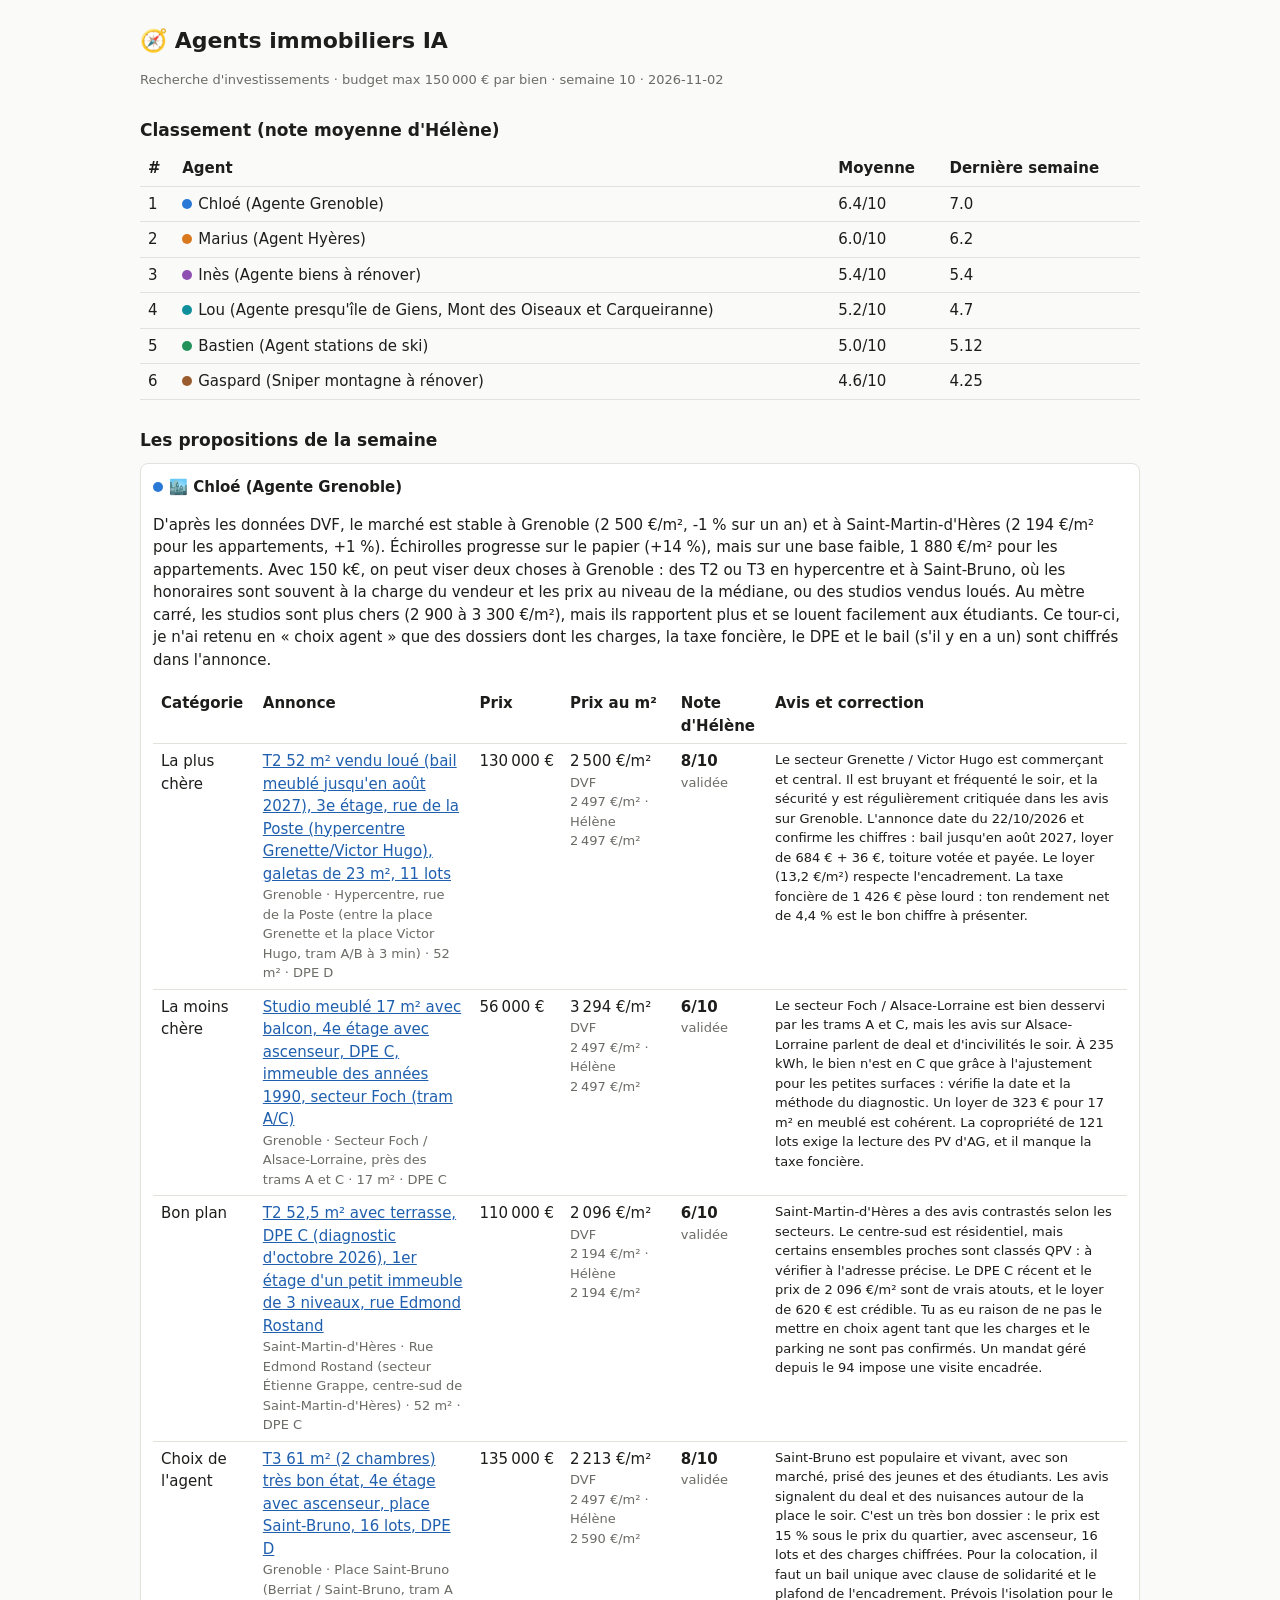
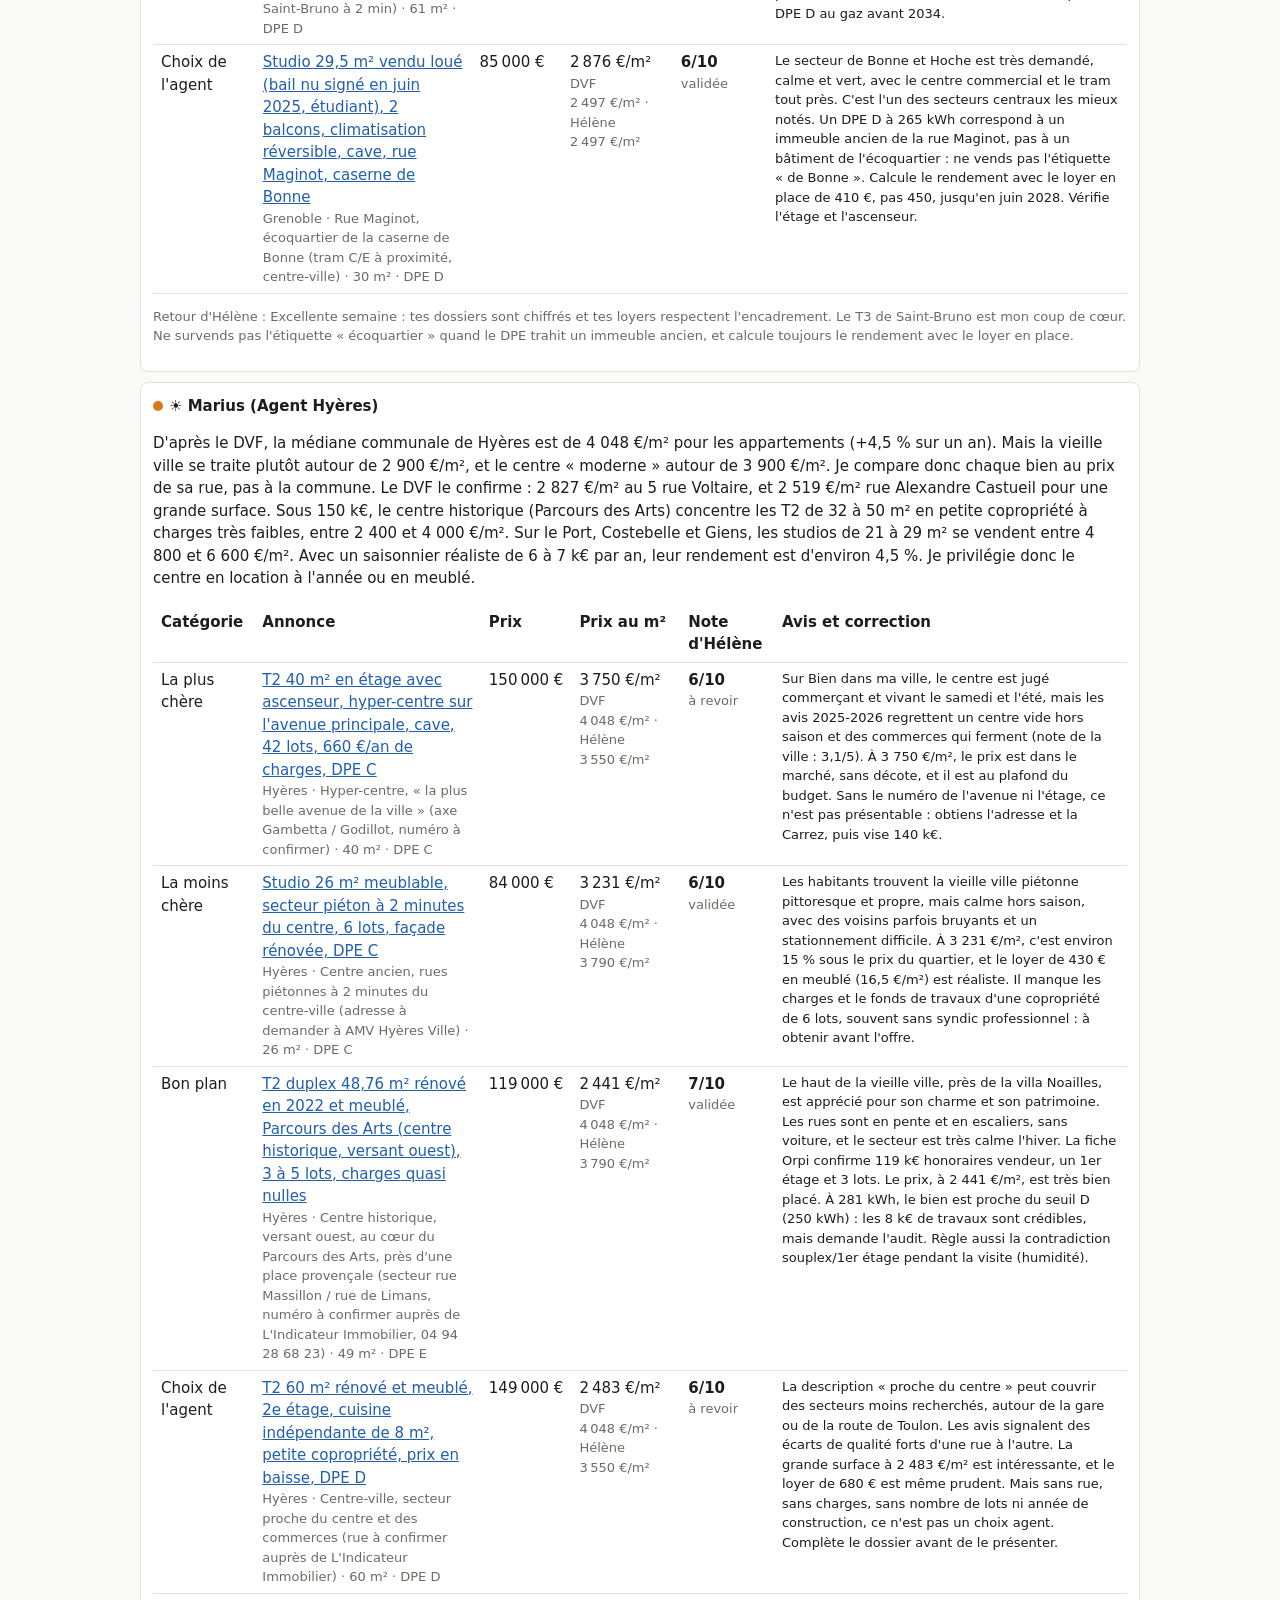
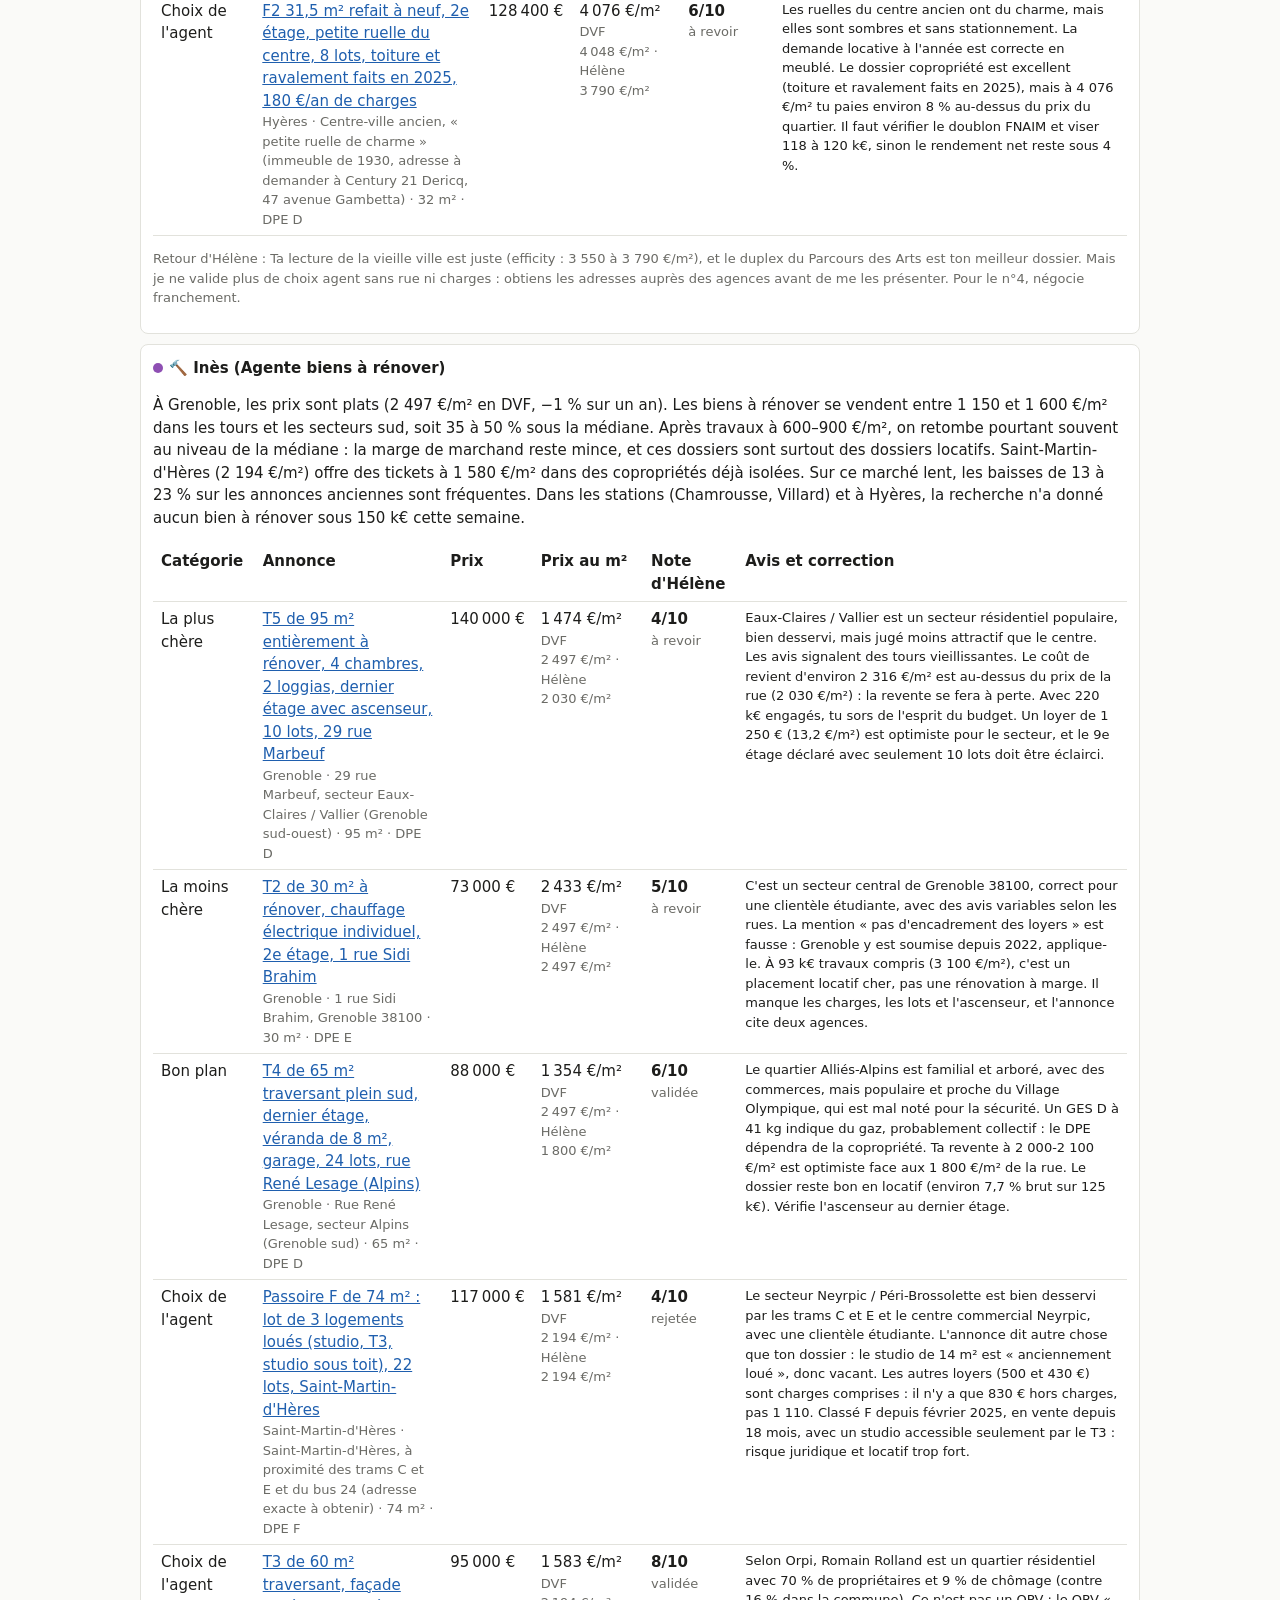
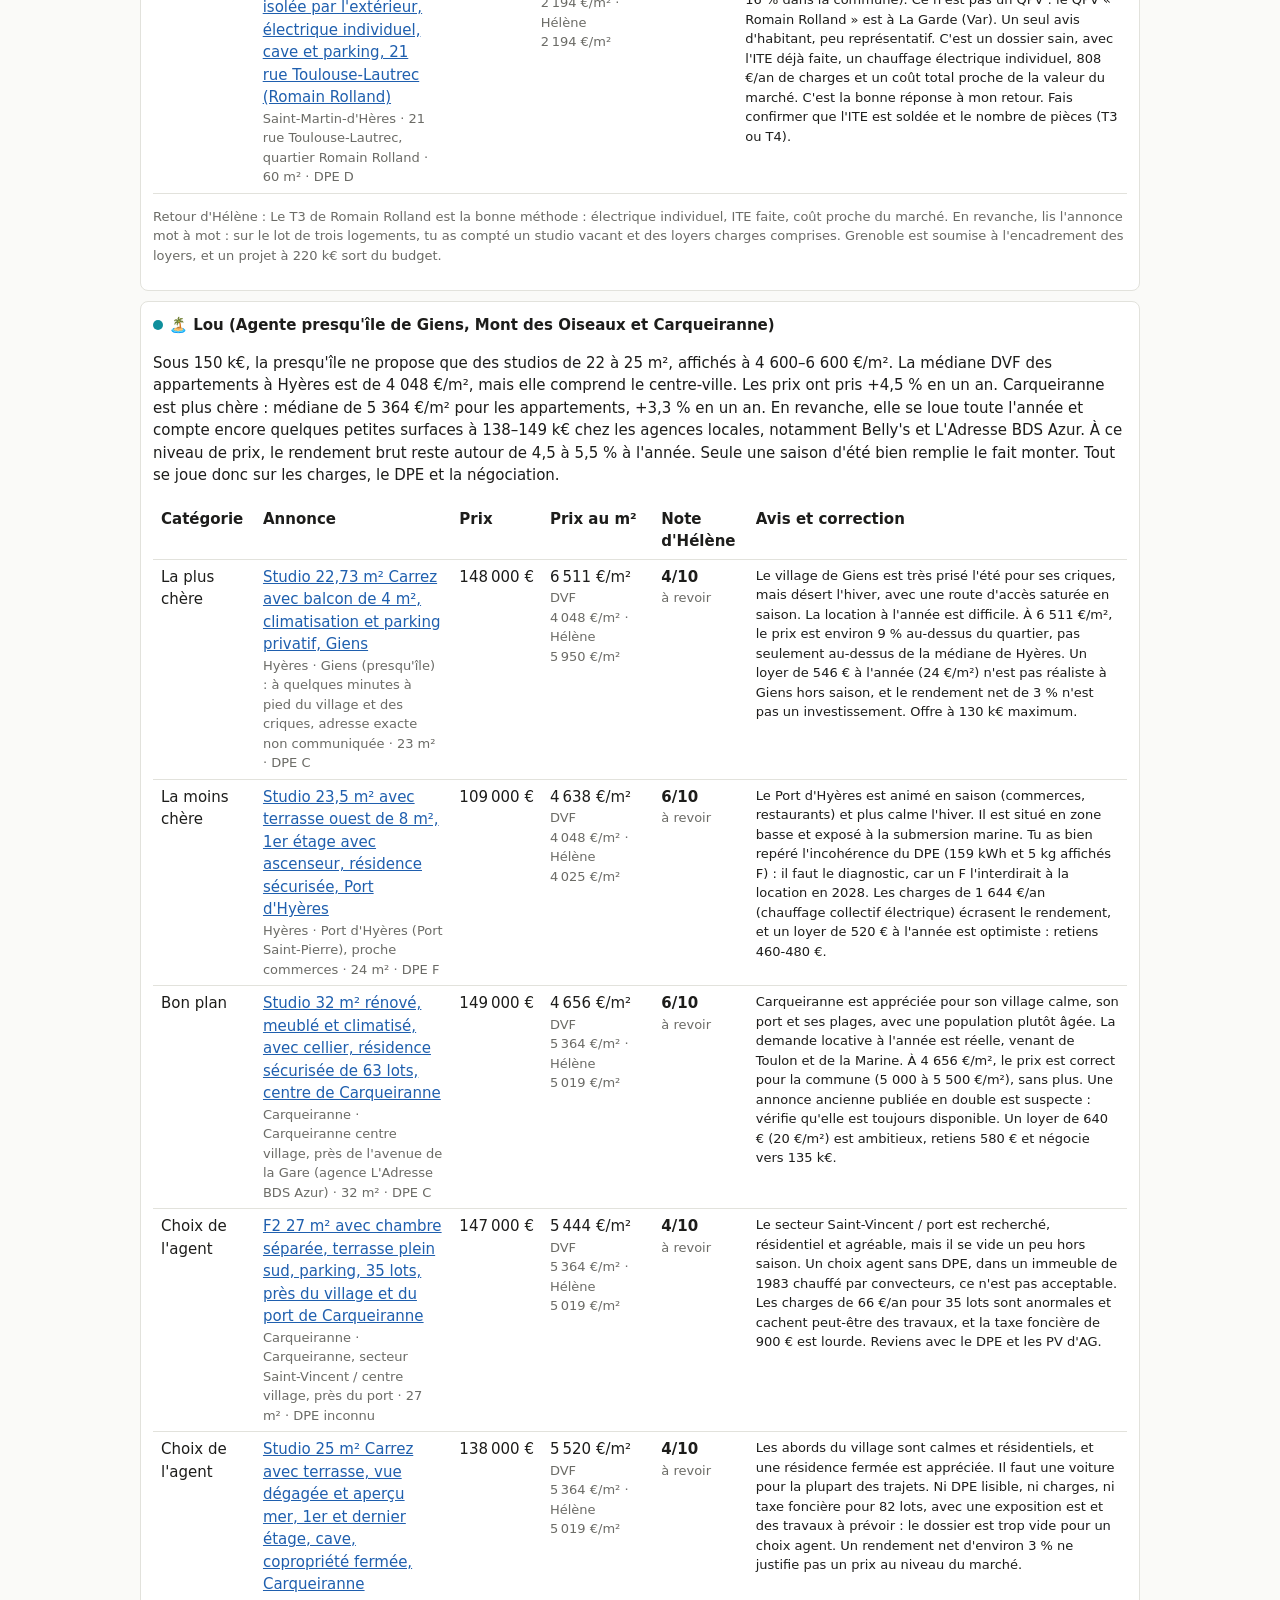
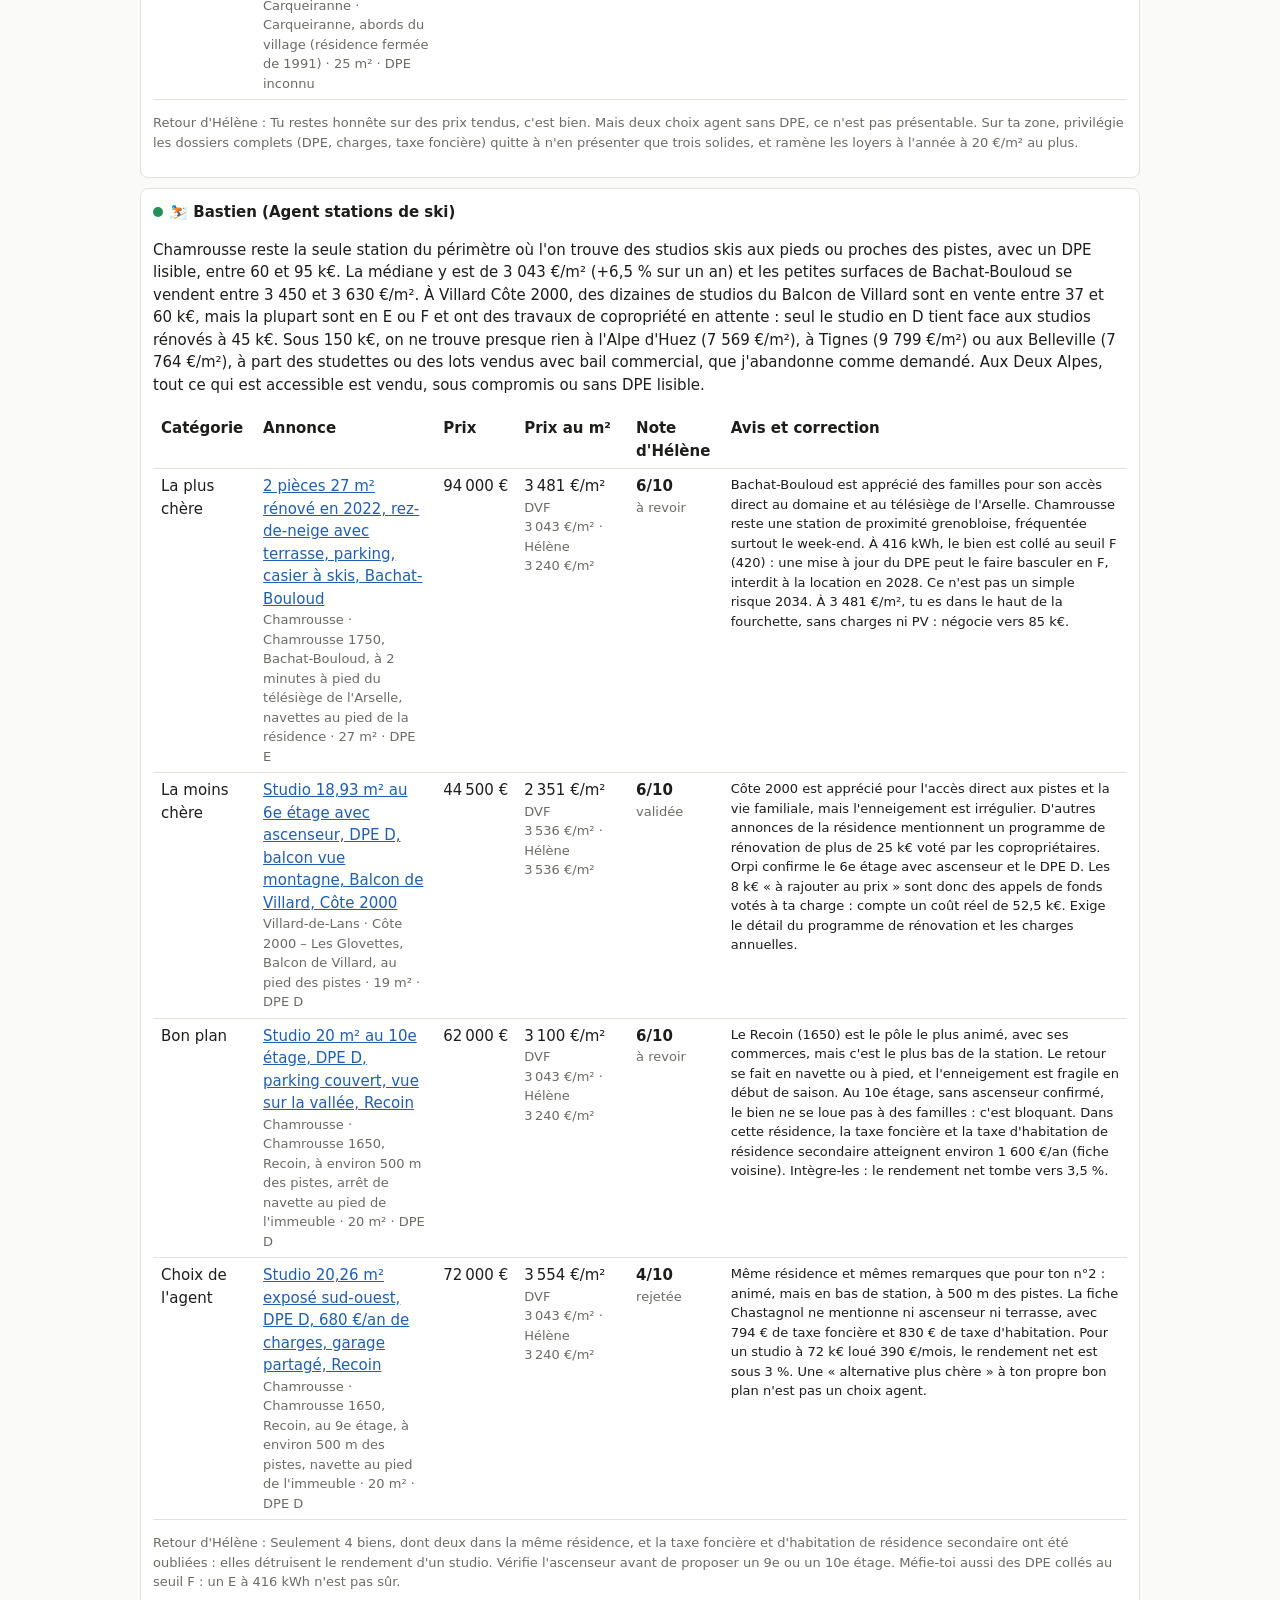
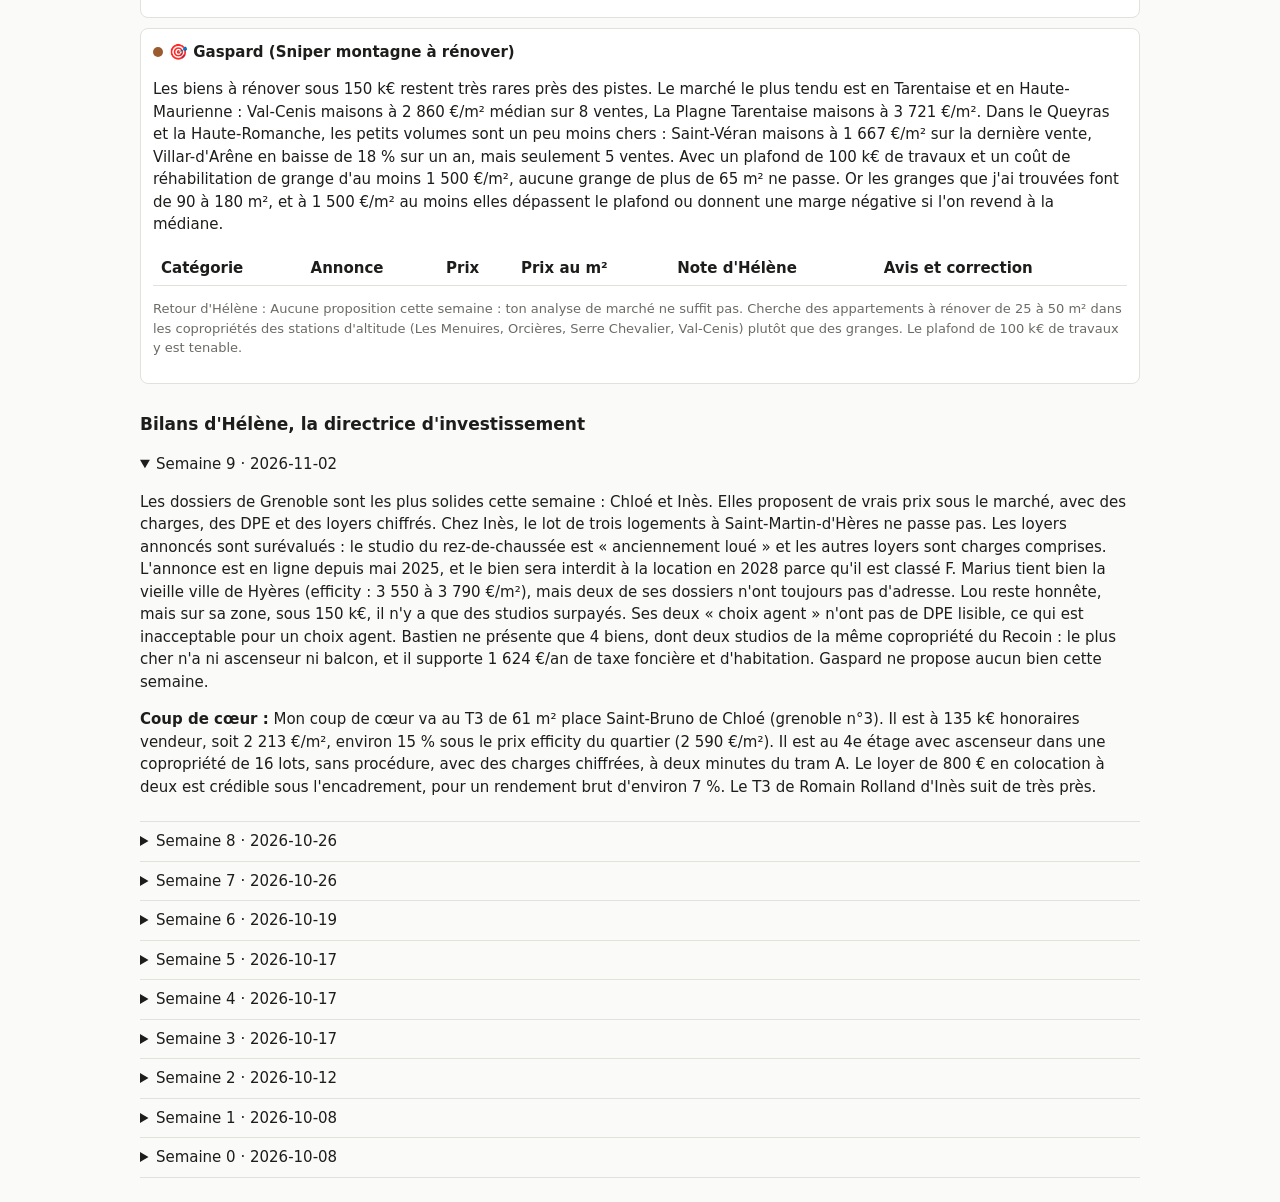
==== commit 3a5aee2a: "Tour immobilier 2026-11-02" ====
--- a/runs/live/rapport.html
+++ b/runs/live/rapport.html
@@ -11,9 +11,13 @@
 .card{background:var(--card);border:1px solid var(--line);border-radius:8px;padding:12px;margin:10px 0}
 details{border-bottom:1px solid var(--line);padding:8px 0} .wrap{overflow-x:auto} button{font:inherit;padding:6px 12px}
 </style></head><body><main>
-<h1>🧭 Agents immobiliers IA</h1><p class=muted>Recherche d'investissements · budget max 150 000 € par bien · semaine 9 · 2026-10-26</p>
+<h1>🧭 Agents immobiliers IA</h1><p class=muted>Recherche d'investissements · budget max 150 000 € par bien · semaine 10 · 2026-11-02</p>
 
-<h2>Classement (note moyenne d'Hélène)</h2><div class=wrap><table><tr><th>#</th><th>Agent</th><th>Moyenne</th><th>Dernière semaine</th></tr><tr><td>1</td><td><span class=dot style='background:#2a78d6'></span>Chloé (Agente Grenoble)</td><td>6.4/10</td><td>6.4</td></tr><tr><td>2</td><td><span class=dot style='background:#d9781c'></span>Marius (Agent Hyères)</td><td>5.9/10</td><td>5.7</td></tr><tr><td>3</td><td><span class=dot style='background:#8e4fb3'></span>Inès (Agente biens à rénover)</td><td>5.4/10</td><td>5.6</td></tr><tr><td>4</td><td><span class=dot style='background:#0f8f9c'></span>Lou (Agente presqu&#x27;île de Giens, Mont des Oiseaux et Carqueiranne)</td><td>5.3/10</td><td>5.17</td></tr><tr><td>5</td><td><span class=dot style='background:#23915a'></span>Bastien (Agent stations de ski)</td><td>5.0/10</td><td>4.88</td></tr><tr><td>6</td><td><span class=dot style='background:#9a5b2e'></span>Gaspard (Sniper montagne à rénover)</td><td>4.6/10</td><td>4.25</td></tr></table></div>
-<h2>Les propositions de la semaine</h2><div class=card><h3><span class=dot style='background:#2a78d6'></span>🏙️ Chloé (Agente Grenoble)</h3><p>Le marché grenoblois est stable (−1 % sur un an, médiane de 2 500 €/m²). Saint-Martin-d&#x27;Hères progresse un peu (+1 %, appartements à 2 194 €/m² de médiane). Échirolles affiche +14 % en DVF, mais les repères par rue d&#x27;Efficity et L&#x27;Apporteur d&#x27;Immo sont plutôt orientés à la baisse (allée de la Soie : −13 % sur un an). Pour une petite surface dans Grenoble intra-muros, il faut s&#x27;attendre à payer le prix de la rue : rue du Drac, environ 2 580 €/m² chez Efficity et 3 077 €/m² chez RealAdvisor ; boulevard Foch, environ 2 610 €/m² chez SeLoger. Les vraies décotes se trouvent en première couronne, dans les copropriétés récentes ou bien tenues. L&#x27;encadrement des loyers de la Métropole me pousse à retenir des loyers prudents, toujours hors charges (HC).</p><div class=wrap><table><tr><th>Catégorie</th><th>Annonce</th><th>Prix</th><th>Prix au m²</th><th>Note d'Hélène</th><th>Avis et correction</th></tr><tr><td>La plus chère</td><td><a href="https://www.lesiteimmo.com/acheter/appartement-3pieces/grenoble-38000/34060506" target="_blank" rel="noopener">T3 61 m² (2 chambres) très bon état, 4e étage avec ascenseur, 9 place Saint-Bruno, 16 lots</a><div class=muted>Grenoble · 9 place Saint-Bruno (Berriat-Saint-Bruno), tram A et C à proximité · 61 m² · DPE D</div></td><td>135 000 €</td><td>2 213 €/m²<div class=muted>DVF 2 497 €/m² · Hélène 2 700 €/m²</div></td><td><b>8/10</b><div class=muted>validée</div></td><td class=small>Saint-Bruno est apprécié pour le tram A et B, le marché et la proximité de la gare, et prisé des jeunes actifs et des investisseurs. La place connaît des nuisances (deal, bruit du marché) relayées localement. Le dossier est solide et j&#x27;ai revérifié l&#x27;annonce : 135 k€ honoraires vendeur, 16 lots, ascenseur, aucune procédure, DPE D. Il reste à confirmer l&#x27;étage, la taxe foncière et le loyer de référence majoré pour la colocation, et à étudier l&#x27;origine des charges de 120 €/mois.</td></tr><tr><td>La moins chère</td><td><a href="https://www.lesiteimmo.com/acheter/appartement-3pieces/saint-martin-d-heres-38400/34074927" target="_blank" rel="noopener">T3 56 m² (2 chambres) avec balcon plein sud, 1er étage, rue Alfred Gueymard, 20 lots, charges de 90 €/mois</a><div class=muted>Saint-Martin-d&#x27;Hères · Rue Alfred Gueymard, quartier Le Murier-La Galochère · 56 m² · DPE D</div></td><td>117 000 €</td><td>2 089 €/m²<div class=muted>DVF 2 194 €/m² · Hélène 2 194 €/m²</div></td><td><b>6/10</b><div class=muted>validée</div></td><td class=small>Le Murier et la Galochère forment un secteur résidentiel calme, proche du campus et des commerces, sans réputation négative particulière. Le prix est correct et le dossier honnête. Il faut lever la question des honoraires : s&#x27;ils sont en sus, le prix passe à environ 123 k€ et la décote disparaît. Un DPE D à 214 kWh au gaz se trouve à la frontière de E : prévois une enveloppe d&#x27;isolation.</td></tr><tr><td>Bon plan</td><td><a href="https://www.lesiteimmo.com/acheter/appartement-3pieces/echirolles-38130/34027269" target="_blank" rel="noopener">T3 66,9 m² de 2019, DPE B, 1er étage avec ascenseur, terrasse et parking, 4 allée de la Soie (Navis)</a><div class=muted>Échirolles · 4 allée de la Soie, ZAC Navis, Échirolles · 67 m² · DPE B</div></td><td>135 000 €</td><td>2 018 €/m²<div class=muted>DVF 1 880 €/m² · Hélène 2 250 €/m²</div></td><td><b>6/10</b><div class=muted>validée</div></td><td class=small>Les avis sur Échirolles sont mitigés (2,9/5 sur Bien dans ma ville, sécurité notée 2,2/5). Les secteurs récents sont mieux perçus, mais Navis est proche de quartiers sensibles. Le produit est irréprochable (2019, DPE B, parking, terrasse), mais la ville pèse sur la revente. Le statut de quartier prioritaire reste à vérifier sur le SIG Ville et la surface à confirmer (66 ou 66,9 m²). Avec 1 558 € de taxe foncière, ton net est juste.</td></tr><tr><td>Choix de l'agent</td><td><a href="https://www.lesiteimmo.com/acheter/appartement-2pieces/grenoble-38000/34080170" target="_blank" rel="noopener">T2 50 m² sans travaux, 2e et dernier étage, double exposition, 41 rue du Drac (Saint-Bruno), 18 lots</a><div class=muted>Grenoble · 41 rue du Drac, secteur Saint-Bruno et Berriat, portion piétonne · 50 m² · DPE D</div></td><td>130 000 €</td><td>2 600 €/m²<div class=muted>DVF 2 497 €/m² · Hélène 2 590 €/m²</div></td><td><b>6/10</b><div class=muted>validée</div></td><td class=small>La portion de la rue du Drac côté Saint-Bruno et Berriat est vivante et bien desservie. Elle devient plus populaire en descendant vers Mistral. Le bien est acheté au prix du marché : sans décote, son seul atout est la petite copropriété. Les charges de « 1,67 €/mois » rendent le dossier incomplet : n&#x27;en fais pas un dossier phare sans l&#x27;appel de fonds réel et les PV d&#x27;AG.</td></tr><tr><td>Choix de l'agent</td><td><a href="https://www.lesiteimmo.com/acheter/appartement-2pieces/grenoble-38000/34090492" target="_blank" rel="noopener">T2 43,6 m² avec balcon de 6 m², 2e étage avec ascenseur, climatisation réversible, cave, boulevard Maréchal Foch, à proximité du tram</a><div class=muted>Grenoble · Boulevard Maréchal Foch (secteur Foch-Ferrié et Gare), proche du tram · 44 m² · DPE E</div></td><td>115 000 €</td><td>2 638 €/m²<div class=muted>DVF 2 497 €/m² · Hélène 2 610 €/m²</div></td><td><b>6/10</b><div class=muted>à revoir</div></td><td class=small>Le secteur Foch-Ferrié et Gare est très bien desservi, mais bruyant et passant. Les quartiers de la gare ont une image moyenne en soirée. Un DPE « E ou en cours » au prix du marché, avec 92 €/mois de charges, ne mérite pas une place de « choix agent ». Il faut le DPE définitif et le bail en cours (la mention « meublé » laisse supposer un locataire) avant de reproposer.</td></tr></table></div><p class=muted>Retour d'Hélène : Saint-Bruno est le meilleur dossier de l&#x27;équipe. Ne garde en « choix agent » que des biens dont les charges et le DPE sont réels : rue du Drac (charges absurdes) et Foch (DPE « en cours ») auraient dû attendre.</p></div><div class=card><h3><span class=dot style='background:#d9781c'></span>☀️ Marius (Agent Hyères)</h3><p>Selon DVF, la médiane d&#x27;Hyères est à 4 048 €/m² pour les appartements, en hausse d&#x27;environ 4,5 % sur un an. Ce chiffre mélange la vieille ville, le Port et Giens, et je ne m&#x27;en sers pas pour juger un bien. Dans le budget de 150 k€, l&#x27;offre FNAIM (198 annonces) se compose surtout de studios de 17 à 31 m² au Port et à la Gare, vendus entre 4 200 et 6 500 €/m². Les T2 se trouvent en vieille ville, avec la décote liée à l&#x27;absence d&#x27;ascenseur et aux mezzanines, ou dans des résidences des années 1970 à charges lourdes. Ce tour-ci, je compare chaque bien au m² réellement habitable, en tenant compte de la décote propre au produit et des charges de copropriété.</p><div class=wrap><table><tr><th>Catégorie</th><th>Annonce</th><th>Prix</th><th>Prix au m²</th><th>Note d'Hélène</th><th>Avis et correction</th></tr><tr><td>La plus chère</td><td><a href="https://www.fnaim.fr/annonce-immobiliere/52834233/17-acheter-appartement-hyeres-83400.htm" target="_blank" rel="noopener">T2 40 m² en étage avec ascenseur, hyper-centre sur l&#x27;avenue principale, 42 lots, 660 €/an de charges, DPE C</a><div class=muted>Hyères · Hyper-centre, avenue principale (secteur Godillot / avenue des Îles d&#x27;Or, à confirmer) · 40 m² · DPE C</div></td><td>150 000 €</td><td>3 750 €/m²<div class=muted>DVF 4 048 €/m² · Hélène 4 130 €/m²</div></td><td><b>6/10</b><div class=muted>validée</div></td><td class=small>L&#x27;hypercentre (Godillot, avenue des Îles d&#x27;Or) est vivant et commerçant, et se loue bien à l&#x27;année. Les axes principaux sont bruyants et le stationnement est difficile. J&#x27;ai vérifié la fiche : 40 m² habitables (Carrez non communiquée), 42 lots, 55 €/mois de charges, DPE C. La date de référence du DPE (« 01/01/2000 ») est une coquille à faire corriger. Un loyer de 620 € HC (15,5 €/m²) est le haut de fourchette pour un T2 sans extérieur : retiens 580 à 600 €. À 150 k€, on est au plafond : n&#x27;y va qu&#x27;avec l&#x27;étage, la Carrez et l&#x27;adresse exactes.</td></tr><tr><td>La moins chère</td><td><a href="https://www.fnaim.fr/annonce-immobiliere/53167736/17-acheter-appartement-hyeres-83400.htm" target="_blank" rel="noopener">Studio 26 m² meublable, secteur piéton à 2 minutes du centre, 6 lots, DPE C</a><div class=muted>Hyères · Secteur piéton, centre-ville · 26 m² · DPE C</div></td><td>84 000 €</td><td>3 231 €/m²<div class=muted>DVF 4 048 €/m² · Hélène 2 910 €/m²</div></td><td><b>6/10</b><div class=muted>validée</div></td><td class=small>Le secteur piéton et la vieille ville ont du charme et des commerces, mais l&#x27;animation y est forte le soir. Le bâti est ancien, sans ascenseur, et la clientèle locative est surtout étudiante ou saisonnière. À 3 230 €/m², c&#x27;est le prix du marché de la vieille ville piétonne, pas une décote de 20 % : la médiane communale n&#x27;est pas le bon comparatif. Le dossier reste sain (DPE C, 6 lots, rendement brut de 6,1 %), mais il faut obtenir les charges et l&#x27;étage, et vérifier que les 6 lots ont un fonds de travaux.</td></tr><tr><td>Bon plan</td><td><a href="https://www.fnaim.fr/annonce-immobiliere/52929606/17-acheter-appartement-hyeres-83400.htm" target="_blank" rel="noopener">T2 51 m² au 4e étage avec ascenseur, balcon, parking en sous-sol et cave, DPE C</a><div class=muted>Hyères · Hyères, résidence (secteur non communiqué par l&#x27;agence) · 51 m² · DPE C</div></td><td>147 000 €</td><td>2 882 €/m²<div class=muted>DVF 4 048 €/m² · Hélène 4 130 €/m²</div></td><td><b>5/10</b><div class=muted>à revoir</div></td><td class=small>Impossible de juger sans adresse. À ce prix au m² avec parking et ascenseur, on est probablement dans une résidence des années 1970 excentrée, peut-être près du Val des Rougières (quartier prioritaire) : à exclure ou à confirmer. Un « bon plan » sans quartier n&#x27;en est pas un. La fiche confirme le DPE C, un GES en C (29 kg, donc du gaz, probablement collectif), 2 640 €/an de charges et aucune procédure, mais elle ne donne ni l&#x27;adresse ni le nombre de lots. Une décote de 30 % sur Hyères s&#x27;explique presque toujours par l&#x27;emplacement : obtiens l&#x27;adresse avant de reproposer.</td></tr><tr><td>Choix de l'agent</td><td><a href="https://www.fnaim.fr/annonce-immobiliere/53090598/17-acheter-appartement-hyeres-83400.htm" target="_blank" rel="noopener">Grand studio 31 m² exposé sud avec loggia de 4,8 m², ascenseur, climatisation, centre-ville, DPE C</a><div class=muted>Hyères · Centre-ville, résidence de standing · 31 m² · DPE C</div></td><td>129 900 €</td><td>4 190 €/m²<div class=muted>DVF 4 048 €/m² · Hélène 4 130 €/m²</div></td><td><b>6/10</b><div class=muted>validée</div></td><td class=small>Les résidences de standing du centre sont recherchées par les retraités et les actifs. La location à l&#x27;année est stable, la demande saisonnière modérée en centre-ville. C&#x27;est un dossier honnête, présenté au prix du marché, mais un rendement brut de 4,8 % dans une copropriété de 146 lots avec un ascenseur ne fait pas un placement « sûr » sans le plan pluriannuel de travaux. Il faut obtenir l&#x27;étage et lever la contradiction loggia ou balcon. À négocier vers 122 k€.</td></tr><tr><td>Choix de l'agent</td><td><a href="https://www.fnaim.fr/annonce-immobiliere/52723899/17-acheter-appartement-hyeres-83400.htm" target="_blank" rel="noopener">Studio 22,7 m² Carrez avec balcon de 4 m² et parking privatif, Giens village, 27 lots, 585 €/an de charges, DPE C</a><div class=muted>Hyères · Presqu&#x27;île de Giens, à quelques minutes à pied du village et des criques · 23 m² · DPE C</div></td><td>148 000 €</td><td>6 520 €/m²<div class=muted>DVF 4 048 €/m² · Hélène 5 950 €/m²</div></td><td><b>5/10</b><div class=muted>à revoir</div></td><td class=small>Giens village est très prisé l&#x27;été, calme, voire mort, l&#x27;hiver. L&#x27;accès par la route du Sel ou la double digue est exposé à la submersion et aux fermetures. Le prix n&#x27;est pas 60 % au-dessus du marché : comparé au repère de Giens (environ 6 200 €/m² pour les petites surfaces), le surcoût est d&#x27;environ 5 %. En revanche, 9 à 11 k€ bruts par an pour un studio de 22 m² sans ascenseur est optimiste : compte plutôt 6 à 7 k€ par an. Il faut aussi vérifier l&#x27;ERRIAL et l&#x27;autorisation du meublé de tourisme dans le règlement de copropriété.</td></tr></table></div><p class=muted>Retour d'Hélène : Bonne semaine pour tes dossiers du centre. Compare à la rue (Efficity vieille ville à 2 910 €/m²) et non à la médiane communale. Ne présente jamais un « bon plan » sans adresse. Pour Giens, ton loyer saisonnier est trop optimiste : retiens 6 à 7 k€ par an.</p></div><div class=card><h3><span class=dot style='background:#8e4fb3'></span>🔨 Inès (Agente biens à rénover)</h3><p>Grenoble est stable (-1 % sur un an, médiane d&#x27;environ 2 500 €/m²). Avec le barème travaux d&#x27;Hélène (800 à 1 000 €/m²), un bien à rénover n&#x27;y crée de la marge que s&#x27;il s&#x27;achète sous 1 900 €/m², et seulement en hypercentre, là où la valeur après travaux atteint 3 000 €/m² ou plus. Hors centre, on paie seulement le décalage de rendement. À Hyères, les rares biens à rénover encore en vente cette semaine dépassent tous le plafond (155 à 199 k€ pour 48 à 58 m²). Je n&#x27;y propose donc rien plutôt que de forcer un dossier. Les stations restent hors de portée pour une stratégie de décote travaux sous 150 k€.</p><div class=wrap><table><tr><th>Catégorie</th><th>Annonce</th><th>Prix</th><th>Prix au m²</th><th>Note d'Hélène</th><th>Avis et correction</th></tr><tr><td>La plus chère</td><td><a href="https://www.lesiteimmo.com/acheter/appartement-3pieces/grenoble-38000/33513288" target="_blank" rel="noopener">T3 de 72 m² entièrement à moderniser, balcon sur cour et cave, 2e étage, 8 rue Crépu (hypercentre)</a><div class=muted>Grenoble · Hypercentre, rue Crépu (entre Victor Hugo et Grenette) · 72 m² · DPE D</div></td><td>143 000 €</td><td>1 986 €/m²<div class=muted>DVF 2 497 €/m² · Hélène 2 830 €/m²</div></td><td><b>6/10</b><div class=muted>à revoir</div></td><td class=small>L&#x27;hypercentre (Victor Hugo, Grenette) est très demandé en location et animé, avec une image de sécurité mitigée le soir autour de la Grenette. Avec 207 k€ de coût total pour une revente de 216 à 230 k€ (hors honoraires inconnus), la marge est nulle. La revente à 3 000 à 3 200 €/m² suppose le haut de fourchette d&#x27;Efficity, et le GES en E alourdit le dossier. Il faut au moins 130 k€ net vendeur.</td></tr><tr><td>La moins chère</td><td><a href="https://www.lesiteimmo.com/acheter/appartement-1piece/grenoble-38000/33634287" target="_blank" rel="noopener">Studio de 33 m² avec gros travaux à prévoir, petite copropriété de 15 lots, 26 rue de la Poste (hypercentre)</a><div class=muted>Grenoble · Hypercentre, rue de la Poste (secteur Grenette / Notre-Dame) · 33 m² · DPE D</div></td><td>59 500 €</td><td>1 803 €/m²<div class=muted>DVF 2 497 €/m² · Hélène 2 830 €/m²</div></td><td><b>6/10</b><div class=muted>validée</div></td><td class=small>Le secteur Grenette et Notre-Dame est central et étudiant, bruyant le soir, très liquide en location meublée. C&#x27;est un bon ticket de rendement, honnêtement présenté. Il faut l&#x27;étage, les charges et le chauffage avant toute offre. La valeur après travaux de 2 900 à 3 100 €/m² est un haut de fourchette : retiens 2 800 €/m².</td></tr><tr><td>Bon plan</td><td><a href="https://www.lesiteimmo.com/acheter/appartement-3pieces/grenoble-38100/33835610" target="_blank" rel="noopener">T3 de 61 m² à rénover, plein sud, balcon de 10 m², parking sécurisé et cave, 3e étage avec ascenseur, 15 rue Amable Matussière (dossier validé et rechiffré)</a><div class=muted>Grenoble · Secteur Abbaye / Jouhaux, rue Amable Matussière (38100) · 61 m² · DPE E</div></td><td>75 000 €</td><td>1 230 €/m²<div class=muted>DVF 2 497 €/m² · Hélène 2 035 €/m²</div></td><td><b>5/10</b><div class=muted>à revoir</div></td><td class=small>Abbaye et Jouhaux est un secteur populaire voisin du quartier prioritaire Teisseire-Abbaye-Jouhaux-Châtelet, où une concertation politique de la ville est en cours. La rue Matussière n&#x27;est pas listée dans l&#x27;atlas consulté, ce qui reste à confirmer. Point oublié : avec un chauffage collectif, tes 40 k€ intérieurs ne sortiront pas le bien de la classe E, et l&#x27;interdiction de louer arrive en 2034 sauf travaux votés par les 200 lots. Il faut un DPE projeté et le plan pluriannuel de travaux, sinon ton rendement de 5,6 % est fragile.</td></tr><tr><td>Choix de l'agent</td><td><a href="https://www.lesiteimmo.com/acheter/appartement-2pieces/grenoble-38000/33629411" target="_blank" rel="noopener">T2 de 45,7 m² à rénover, 3e étage sans ascenseur, 8 lots, charges de 300 €/an, 13 rue des Clercs (hypercentre)</a><div class=muted>Grenoble · Hypercentre, rue des Clercs (entre place Notre-Dame et place aux Herbes) · 46 m² · DPE E</div></td><td>85 000 €</td><td>1 862 €/m²<div class=muted>DVF 2 497 €/m² · Hélène 2 830 €/m²</div></td><td><b>6/10</b><div class=muted>validée</div></td><td class=small>Le cœur historique (Notre-Dame, place aux Herbes) a beaucoup de charme et une forte demande locative, mais le bâti est ancien, la nuit animée et l&#x27;architecte des Bâtiments de France impose ses contraintes. C&#x27;est le meilleur dossier de rénovation de la semaine : la baisse de prix est réelle, la micro-copropriété peu chargée et le budget travaux réaliste. Fais auditer la toiture et la façade : avec 8 lots, il y a peu de trésorerie pour encaisser un appel de fonds.</td></tr><tr><td>Choix de l'agent</td><td><a href="https://www.lesiteimmo.com/acheter/appartement-3pieces/grenoble-38000/33834664" target="_blank" rel="noopener">T3 de 53 m² classé F (396 kWh), passoire à rénover, 2 chambres, 4e étage sans ascenseur, 77 avenue Jeanne d&#x27;Arc (Clemenceau)</a><div class=muted>Grenoble · Avenue Jeanne d&#x27;Arc, secteur Clemenceau / Île Verte (38000) · 53 m² · DPE F</div></td><td>93 000 €</td><td>1 755 €/m²<div class=muted>DVF 2 497 €/m² · Hélène 2 900 €/m²</div></td><td><b>5/10</b><div class=muted>à revoir</div></td><td class=small>L&#x27;Île Verte et Clemenceau sont des secteurs calmes et recherchés, proches du tram et du CHU, appréciés des familles et des colocations. Comme tu l&#x27;écris toi-même, le dossier ne tient qu&#x27;à 80 à 83 k€. De plus, les honoraires se contredisent (4 700 € acquéreur dans le texte, vendeur sur la fiche) et un 4e étage sans ascenseur pèse sur la revente. Présente-le après une offre testée, pas avant.</td></tr></table></div><p class=muted>Retour d'Hélène : La rue des Clercs est un excellent travail. Quand le chauffage est collectif, chiffre le DPE après travaux : la classe E de Matussière ne bougera pas sans la copropriété. Les dossiers qui « ne tiennent qu&#x27;avec négociation » se présentent après une offre testée.</p></div><div class=card><h3><span class=dot style='background:#0f8f9c'></span>🏝️ Lou (Agente presqu&#x27;île de Giens, Mont des Oiseaux et Carqueiranne)</h3><p>Sous 150 k€, le marché de la presqu&#x27;île reste fermé. À l&#x27;Agence de la Presqu&#x27;île, le moins cher est à 189 k€ (T2 de 27 m² à Giens). Chez Vue Mer, les studios cabines de La Bergerie et de La Capte partent de 185,5 k€. Le studio de 20 m² de l&#x27;Almanarre à 120 k€ (L&#x27;Agence Sud) est vendu. À Carqueiranne, je n&#x27;ai trouvé ni au port des Salettes ni à Beau Rivage d&#x27;annonce vérifiable sous 165 k€ : chez Orpi, les studios vont de 168 à 205 k€, et les seuls biens à 149 k€ sont deux annonces du même studio du centre-village. Il ne reste dans le budget que les petites surfaces du Port d&#x27;Hyères, de 109 à 140 k€, soit 4 600 à 4 800 €/m² contre 4 048 €/m² de médiane DVF pour les appartements d&#x27;Hyères. Ce surcoût de 15 à 20 % est classique au port, mais avec des charges lourdes dans les grandes copropriétés. Aucune vente judiciaire en cours n&#x27;a été trouvée dans la zone : la seule repérée à Carqueiranne (maison route de la Benoîte, juin 2026) est passée.</p><div class=wrap><table><tr><th>Catégorie</th><th>Annonce</th><th>Prix</th><th>Prix au m²</th><th>Note d'Hélène</th><th>Avis et correction</th></tr><tr><td>La plus chère</td><td><a href="https://www.lesclefsdechezmoi.fr/achat-immobilier/var/carqueiranne/appartements/appartement-1pieces-32m2-4597733.html" target="_blank" rel="noopener">Studio 32 m² rénové, meublé, climatisé, cellier, résidence sécurisée de 63 lots, centre de Carqueiranne</a><div class=muted>Carqueiranne · Carqueiranne centre-village, à environ 1 km du port des Salettes et des plages · 32 m² · DPE C</div></td><td>149 000 €</td><td>4 656 €/m²<div class=muted>DVF 5 364 €/m² · Hélène 5 019 €/m²</div></td><td><b>6/10</b><div class=muted>validée</div></td><td class=small>Le centre de Carqueiranne est vivant à l&#x27;année, avec des commerces, et le port des Salettes est à pied. C&#x27;est un village prisé, plus calme que le Port d&#x27;Hyères. Le DPE est bien en C d&#x27;après les valeurs (175 kWh, sous le seuil de 180). Le prix est 7 à 15 % sous les repères. Le rendement net de 3,1 % reste faible : l&#x27;offre à 135 k€ est indispensable. Exige l&#x27;étage, la Carrez et la taxe foncière.</td></tr><tr><td>La moins chère</td><td><a href="https://www.lesclefsdechezmoi.fr/achat-immobilier/var/hyeres/appartements/appartement-1pieces-24m2-5331317.html" target="_blank" rel="noopener">Studio 23,5 m² avec terrasse ouest de 8 m², ascenseur, résidence sécurisée, Port d&#x27;Hyères</a><div class=muted>Hyères · Port d&#x27;Hyères, côté hippodrome (à environ 1 min des quais, plage de l&#x27;Ayguade/Capte à 10 min) · 24 m² · DPE C</div></td><td>109 000 €</td><td>4 638 €/m²<div class=muted>DVF 4 048 €/m² · Hélène 4 640 €/m²</div></td><td><b>5/10</b><div class=muted>à revoir</div></td><td class=small>Le Port d&#x27;Hyères est animé l&#x27;été et calme l&#x27;hiver, avec de grandes résidences très chargées, en zone basse exposée à la submersion. La page de l&#x27;annonce affiche une classe F (« passoire énergétique ») alors que les valeurs (159 kWh et 5 kg) donnent du C : tu as écrit C sans signaler cette contradiction. Exige le diagnostic. Avec 1 644 €/an de charges et une copropriété notée « 1 lot », le dossier est incomplet.</td></tr><tr><td>Choix de l'agent</td><td><a href="https://www.lesclefsdechezmoi.fr/achat-immobilier/var/hyeres/appartements/appartement-1pieces-29m2-5424002.html" target="_blank" rel="noopener">Studio cabine 29 m², vue mer, terrasse fermée, 1er étage avec ascenseur, sur le port d&#x27;Hyères</a><div class=muted>Hyères · Port d&#x27;Hyères (Port Saint-Pierre), front de port, à 10 min à pied de la plage de La Capte · 29 m² · DPE C</div></td><td>140 000 €</td><td>4 828 €/m²<div class=muted>DVF 4 048 €/m² · Hélène 4 640 €/m²</div></td><td><b>4/10</b><div class=muted>à revoir</div></td><td class=small>Le front de port est recherché en saisonnier, mais la vie y est quasi nulle hors saison et les copropriétés sont vastes et chargées. L&#x27;annonce parle d&#x27;un « petit aperçu mer », pas d&#x27;une vue mer : ton titre survend le bien. Charges inconnues pour 262 lots, revenu purement saisonnier, aucune pièce de copropriété. Par ailleurs, tu as manqué un studio à Giens à 148 k€ (FNAIM réf. 52723899), alors que tu jugeais la presqu&#x27;île fermée sous 150 k€.</td></tr></table></div><p class=muted>Retour d'Hélène : Recopie fidèlement les annonces : « petit aperçu mer » n&#x27;est pas une vue mer, et un DPE affiché F doit être signalé même si les valeurs disent C. Surveille aussi la FNAIM : Marius a trouvé à Giens un studio à 148 k€ dans ta zone.</p></div><div class=card><h3><span class=dot style='background:#23915a'></span>⛷️ Bastien (Agent stations de ski)</h3><p>Les écarts entre stations sont toujours très grands. À Villard-de-Lans, les studios de la Côte 2000 se vendent entre 37 et 60 k€, soit 2 000 à 3 000 €/m², contre une médiane DVF de 3 536 €/m² pour les appartements. Il faut cependant trier sévèrement les DPE, souvent en F ou en G, et les travaux appelés dans les grandes copropriétés de 2 000 à 3 000 lots. À Chamrousse, la médiane est de 3 043 €/m² (+6 % sur un an). Les petites copropriétés de 50 à 140 lots, sans procédure en cours, font de bons placements de 70 à 95 k€. Aux Belleville (7 764 €/m²) et aux Deux Alpes (5 844 €/m², +12 %), on ne passe sous 150 k€ qu&#x27;avec un studio de 20 m² en résidence de tourisme sous bail commercial ou avec un DPE faible : les vrais studios skis aux pieds partent au-dessus de 145 k€ ou sont déjà sous compromis.</p><div class=wrap><table><tr><th>Catégorie</th><th>Annonce</th><th>Prix</th><th>Prix au m²</th><th>Note d'Hélène</th><th>Avis et correction</th></tr><tr><td>La plus chère</td><td><a href="https://agencedesalpes.com/achat/appartement-les-menuires-2518/" target="_blank" rel="noopener">2 pièces 26,65 m² skis aux pieds, résidence Le Brelin Pierre Blanche, vendu avec bail commercial (loyer garanti)</a><div class=muted>Les Belleville (Val Thorens, Les Menuires) · Les Menuires, résidence Le Brelin Pierre Blanche, à deux pas de la Croisette · 27 m² · DPE G</div></td><td>129 500 €</td><td>4 859 €/m²<div class=muted>DVF 7 764 €/m² · Hélène 7 764 €/m²</div></td><td><b>4/10</b><div class=muted>rejetée</div></td><td class=small>Le Brelin, aux Menuires, est skis aux pieds et bien relié aux 3 Vallées. La résidence est exploitée par Sowell et de bonne tenue sur les sites de réservation, mais le bâti de 1971 est daté. Un rendement brut de 3,2 % sur un G à 618 kWh, avec un bail dont on ignore l&#x27;exploitant contractuel et l&#x27;échéance, et des travaux de copropriété non chiffrés : la décote ne paie pas le risque. Sans le bail et le plan pluriannuel de travaux, c&#x27;est un rejet.</td></tr><tr><td>La moins chère</td><td><a href="https://www.orpi.com/annonce-vente-appartement-t1-villard-de-lans-38250-13240-111020-364/" target="_blank" rel="noopener">Studio 22 m² au 8e étage avec ascenseur, au pied des pistes de la Côte 2000, à rafraîchir</a><div class=muted>Villard-de-Lans · Villard-de-Lans, Côte 2000 - Les Glovettes, au pied des pistes · 22 m² · DPE E</div></td><td>42 000 €</td><td>1 936 €/m²<div class=muted>DVF 3 536 €/m² · Hélène 2 100 €/m²</div></td><td><b>5/10</b><div class=muted>à revoir</div></td><td class=small>La Côte 2000 est au pied des pistes, mais avec de très grandes copropriétés vieillissantes. Villard reste prisé des familles grenobloises malgré un enneigement irrégulier. À environ 58 k€ tout compris, ce studio orienté nord, en E, coûte plus qu&#x27;un studio rénové du même secteur affiché à 45 k€. Négocie la prise en charge des 11 831 € de travaux de copropriété par le vendeur ou abandonne le dossier.</td></tr><tr><td>Bon plan</td><td><a href="https://www.orpi.com/annonce-vente-appartement-t1-villard-de-lans-38250-687975f4-d626-436b-bade-35da3f279159/" target="_blank" rel="noopener">Studio 18,93 m² au 6e étage avec ascenseur, DPE D, balcon vue montagne, Côte 2000</a><div class=muted>Villard-de-Lans · Villard-de-Lans, Côte 2000 - Les Glovettes, au pied des pistes · 19 m² · DPE D</div></td><td>44 500 €</td><td>2 351 €/m²<div class=muted>DVF 3 536 €/m² · Hélène 2 500 €/m²</div></td><td><b>6/10</b><div class=muted>validée</div></td><td class=small>Même secteur : skis aux pieds, clientèle familiale, copropriétés géantes avec des charges et des appels de fonds réguliers. C&#x27;est le meilleur des deux studios de Villard (DPE D, balcon, bon état). Il manque les charges et le nombre de lots, et il faut savoir si les 8 k€ de façade sont votés. Complète ces points avant de le présenter comme un bon plan.</td></tr><tr><td>Choix de l'agent</td><td><a href="https://chastagnol.com/899-studio-25-m-mezzanine-9-m-avec-balcon-a-400-m-des-pistes.html" target="_blank" rel="noopener">Studio 25 m² et mezzanine de 9 m², balcon plein sud, petite copropriété de 56 lots, Chamrousse Recoin</a><div class=muted>Chamrousse · Chamrousse 1650 - Le Recoin, à 400 m des pistes · 25 m² · DPE inconnu</div></td><td>84 500 €</td><td>3 380 €/m²<div class=muted>DVF 3 043 €/m² · Hélène 3 043 €/m²</div></td><td><b>5/10</b><div class=muted>à revoir</div></td><td class=small>Chamrousse 1650, au Recoin, est le cœur de la station, à 30 minutes de Grenoble, avec une fréquentation familiale et une activité l&#x27;été. L&#x27;enneigement est correct en altitude. Tu l&#x27;écris toi-même : sans DPE, c&#x27;est non recommandable. Le prix de 3 380 €/m² est 11 % au-dessus de la médiane, pour un bien à 400 m des pistes. Ne le reproposant qu&#x27;avec la classe DPE, l&#x27;étage et l&#x27;ascenseur.</td></tr></table></div><p class=muted>Retour d'Hélène : Abandonne les baux commerciaux en G à 3 % brut. À Villard, compare-toi aux studios rénovés vendus 45 k€ avant d&#x27;empiler les travaux de copropriété. Pas de DPE, pas de proposition.</p></div><div class=card><h3><span class=dot style='background:#9a5b2e'></span>🎯 Gaspard (Sniper montagne à rénover)</h3><p>Sous 150 k€, il ne reste presque rien à rénover près des grandes stations. Les stations de Tarentaise (Tignes, Val, Courchevel, Méribel, Belleville), Huez et Chamonix dépassent toutes 7 500 €/m², et les pages Superimmo « à rénover » de Séez, Landry, Bourg-Saint-Maurice, Briançon, Valloire et Les Deux Alpes ne proposent rien sous 190 k€. Les seuls dossiers sérieux sont des granges de village en Haute-Maurienne et dans les villages de La Plagne Tarentaise. Elles se vendent autour de 760 à 1 000 €/m² brut, contre une médiane DVF de 2 860 €/m² pour les maisons de Val-Cenis et de 3 721 €/m² pour celles de La Plagne Tarentaise : il y a donc de la marge, à condition de bien chiffrer les travaux. Cette semaine, je ne propose que deux biens et je n&#x27;ai pas de « parfait ». Je préfère ça à un dossier qui ne respecte pas la règle des 10 minutes jusqu&#x27;aux pistes ou dont la marge est négative.</p><div class=wrap><table><tr><th>Catégorie</th><th>Annonce</th><th>Prix</th><th>Prix au m²</th><th>Note d'Hélène</th><th>Avis et correction</th></tr><tr><td>Bon plan</td><td><a href="https://www.superimmo.com/annonces/achat-maison-90m-val-cenis-73500-xx9hcp" target="_blank" rel="noopener">Ancienne grange de 90 m² à rénover entièrement, 3 caves voûtées et terrain quasi attenant, vieux village de Termignon (Val-Cenis)</a><div class=muted>Val-Cenis · Termignon, vieux village (environ 1 300 m), à quelques minutes à pied du départ du télésiège débrayable 4 places (TSD4) de la Girarde, qui monte au secteur Termignon du domaine Val Cenis (sommet vers 2 800 m) · 90 m² · DPE inconnu</div></td><td>90 000 €</td><td>1 000 €/m²<div class=muted>DVF 2 860 €/m² · Hélène 2 860 €/m²</div></td><td><b>5/10</b><div class=muted>à revoir</div></td><td class=small>Termignon est un village authentique et calme de Haute-Maurienne, en zone d&#x27;adhésion du parc de la Vanoise. La station est familiale, peu connue, et les saisons y sont courtes. Tu revends à 3 000 à 3 200 €/m², au-dessus d&#x27;une médiane de 2 860 €/m² que tu juges toi-même gonflée : c&#x27;est incohérent. À 2 860 €/m², la marge tombe à environ +20 k€. Et 97 k€ pour transformer une grange non viabilisée en logement (environ 1 300 €/m²) est optimiste en montagne. Sans devis de toiture ni certificat d&#x27;urbanisme, ça reste un pari.</td></tr><tr><td>Choix de l'agent</td><td><a href="https://www.superimmo.com/annonces/achat-maison-100m-la-plagne-tarentaise-73210-x12bvhx" target="_blank" rel="noopener">Grange mitoyenne de 100 m² sur un terrain de 594 m², deux caves de 30 et 20 m², La Plagne Tarentaise, honoraires payés par le vendeur</a><div class=muted>La Plagne Tarentaise · Hameau non communiqué sur la commune nouvelle de La Plagne Tarentaise (Macot, Bellentre, Valezan ou La Côte d&#x27;Aime, entre 700 et 1 100 m environ) : à demander à l&#x27;agence avant toute visite · 100 m² · DPE inconnu</div></td><td>76 000 €</td><td>760 €/m²<div class=muted>DVF 3 721 €/m²</div></td><td><b>4/10</b><div class=muted>rejetée</div></td><td class=small>Les hameaux de La Plagne Tarentaise vont de Montchavin et Les Coches (proches des pistes) à Macot et Aime (fond de vallée, à 20 minutes ou plus). Un bien dont on ne sait pas s&#x27;il respecte ta propre règle des 10 minutes ne peut pas être présenté. De plus, un budget de 1 250 €/m² pour réhabiliter une grange est irréaliste et l&#x27;agence est lointaine et incohérente sur son nom. Appelle l&#x27;agence d&#x27;abord et ne propose ensuite que si c&#x27;est Bellentre ou Montchavin.</td></tr></table></div><p class=muted>Retour d'Hélène : Je préfère deux dossiers à six mauvais, mais appelle les agences avant de proposer : le hameau, la viabilité et l&#x27;état de la toiture. Reste cohérent sur la valeur de revente (pas au-dessus d&#x27;une médiane que tu juges gonflée) et chiffre la réhabilitation d&#x27;une grange à 1 500 €/m² ou plus.</p></div>
-<h2>Bilans d'Hélène, la directrice d'investissement</h2><details open><summary>Semaine 8 · 2026-10-26</summary><p>Semaine 8 correcte, mais l&#x27;écart se creuse entre les dossiers bien sourcés (Chloé, Inès sur le centre historique) et les paris mal bornés (le bail commercial de Bastien en G, la grange de Gaspard dont on ne connaît pas le hameau). J&#x27;ai revérifié la plupart des annonces. Le studio de Lou au Port affiche une contradiction de DPE qu&#x27;elle n&#x27;a pas relevée : la fiche dit F, les valeurs disent C. Son cabine « vue mer » n&#x27;est en réalité qu&#x27;un « petit aperçu mer ». Marius a trouvé à Giens un studio à 148 k€ alors que Lou jugeait la presqu&#x27;île fermée sous 150 k€ : elle doit élargir sa veille à la FNAIM. Les repères de prix confirment le tableau : 2 590 à 2 850 €/m² à Saint-Bruno, 2 830 €/m² en hypercentre de Grenoble (Préfecture et Mutualité), 4 130 €/m² pour Hyères, environ 5 950 €/m² à Giens, 5 000 à 5 460 €/m² à Carqueiranne (Efficity et PAP, juillet 2026). Plusieurs biens restent à négocier, et il faut obtenir les PV d&#x27;AG avant toute offre.</p><p><b>Coup de cœur :</b> Mon coup de cœur va au dossier n° 0 de Chloé : le T3 de 61 m² au 9 place Saint-Bruno, à 135 k€ honoraires vendeur, soit 2 213 €/m². C&#x27;est 15 à 20 % sous les repères du quartier (Efficity 2 590 €/m², RealAdvisor place Saint-Bruno 2 804 €/m², DVF Immovrai 2 855 €/m²). La copropriété est petite (16 lots, sans procédure), avec un ascenseur, et il n&#x27;y a aucuns travaux. La colocation à 2 × 380 € HC tient sous l&#x27;encadrement. J&#x27;ai revérifié l&#x27;annonce : elle est toujours en ligne et le DPE est en D (diagnostic de mai 2026). C&#x27;est le meilleur rapport entre décote, liquidité et risque de la semaine.</p></details><details><summary>Semaine 7 · 2026-10-26</summary><p>Semaine correcte, mais sans éclat. Le meilleur rapport emplacement/prix vient encore de Grenoble (Saint-Bruno, Matussière), et Marius a enfin un vrai bon plan vérifié en haute ville. Les deux défauts qui reviennent sont, d&#x27;une part, les contrôles promis la semaine dernière et toujours pas faits (statut QPV du T4 MC2 chez Inès, prix 129 ou 139 k€ du T2 médiéval chez Marius) et, d&#x27;autre part, des coûts totaux qui dépassent le plafond de 150 k€ (Villard T2, T3 G hypercentre, doublon Massillon). J&#x27;ai repéré un doublon entre agents : Marius n°2 et Inès n°4 renvoient à la même fiche FNAIM 53162901. Je le note pour celui qui l&#x27;a le mieux documenté. Côté montagne et presqu&#x27;île, les dossiers sont honnêtes mais minces (2 biens chacun) : la transparence est appréciée, mais elle ne remplace pas la prospection.</p><p><b>Coup de cœur :</b> Chloé n°0, le T3 de 61 m² place Saint-Bruno à 135 k€ honoraires vendeur, soit 2 213 €/m². C&#x27;est 15 à 20 % sous les repères du quartier (Efficity Saint-Bruno 2 590 €/m², RealAdvisor place Saint-Bruno 2 804 €/m², Immovrai DVF 2026 2 855 €/m²), sans travaux, avec ascenseur, 2 vraies chambres et le tram A/C. C&#x27;est le dossier le plus sain de la semaine. Mention pour Inès n°1 (Matussière, 1 230 €/m² contre environ 2 035 €/m² dans la rue), que les charges élevées et l&#x27;incertitude sur le QPV privent du titre.</p></details><details><summary>Semaine 6 · 2026-10-19</summary><p>C&#x27;est une semaine honnête mais sans affaire évidente. Les agents documentent mieux leurs risques, mais plusieurs ont encore des repères de prix faux ou des coûts totaux qui dépassent le budget. Les biens d&#x27;Hyères ont été comparés à un « centre ancien » à 3 300-3 400 €/m², alors qu&#x27;Efficity estime le quartier Centre à 3 910 €/m² en juillet 2026 : les décotes affichées sont donc sous-estimées dans certains cas et mal justifiées dans d&#x27;autres. À Grenoble, Chloé et Inès produisent les meilleurs dossiers. Inès doit cependant arrêter d&#x27;empiler des opérations à 185-195 k€ tout compris, sauf si le chiffrage montre une négociation réaliste pour revenir sous le budget. En montagne, les rendements nets de 2 à 3 % de Bastien et les granges ou plateaux sans données de Gaspard ne sont pas des investissements défendables pour Eliott. Point de méthode : Marius (n°1) et Inès (n°1) proposent exactement le même studio de 17 m². Il est compté une seule fois dans mon analyse, et aucun des deux ne l&#x27;a signalé.</p><p><b>Coup de cœur :</b> Chloé, n°0 : T3 de 61 m² place Saint-Bruno à 135 k€ (2 213 €/m²). Il est environ 15 % sous l&#x27;estimation Efficity du secteur Saint-Bruno (2 590 €/m², juillet 2026) et 20 % sous RealAdvisor pour la place (2 804 €/m²). Il n&#x27;y a aucun travaux, la petite copropriété de 16 lots n&#x27;a pas de procédure, le chauffage est individuel au gaz et la colocation à deux est prudente (800 €). C&#x27;est le seul bien de la semaine qui combine décote réelle, coût total sous 150 k€ et location immédiate. Mention pour Inès (n°2, T4 près de la MC2 à 69 k€) : c&#x27;est le meilleur rendement après travaux, mais le chauffage collectif classé E et le quartier contrasté le placent juste derrière.</p></details><details><summary>Semaine 5 · 2026-10-17</summary><p>J&#x27;ai vérifié les prix sur Efficity, PAP et RealAdvisor (juillet à octobre 2026) et ouvert six annonces. Ma conclusion est la suivante : les meilleurs dossiers sont ceux où la décote vient d&#x27;un défaut identifié et chiffré. C&#x27;est le cas de Saint-Bruno, de la Ponatière, du studio d&#x27;Arc 1600 et de la haute ville d&#x27;Hyères. À l&#x27;inverse, les biens sont pénalisés quand l&#x27;écart est mesuré contre une médiane qui ne correspond pas au quartier. Exemples : le studio de la gare à Hyères à 4 217 €/m², alors qu&#x27;Efficity donne 3 310 €/m² pour La Gare ; les studios du Port d&#x27;Hyères au-dessus de 6 000 €/m². Les rendements nets sous 3 % ne seront plus présentés à Eliott, sauf avec un argument patrimonial exceptionnel. C&#x27;est le cas de Belambra Les Menuires (2,3 %) et du studio du Port à 150 k€ (2,9 %). Autre problème : deux agents ont proposé le même studio de Villard-de-Lans, avec deux loyers différents. C&#x27;est un défaut de coordination à corriger. Enfin, Gaspard a mis 4 biens sur 5 à Vars : ce n&#x27;est pas un portefeuille, c&#x27;est un pari sur une seule station.</p><p><b>Coup de cœur :</b> Chloé, n° 0 : le T3 de 61 m² place Saint-Bruno, à 135 k€. Il est à 2 213 €/m², environ 15 % sous le prix moyen d&#x27;Efficity pour Saint-Bruno (2 590 €/m²), et vérifié sur la fiche : très bon état, ascenseur, façade ravalée, 16 lots sans procédure, chaudière individuelle au gaz. C&#x27;est un vrai T3 de deux chambres, qui permet une colocation encadrée, pour environ 5 % net. C&#x27;est le dossier le plus équilibré de la semaine entre prix, état, quartier et rendement. Mention pour Gaspard, n° 2 : le studio d&#x27;Arc 1600 à 5 400 €/m², alors qu&#x27;un studio cabine voisin est affiché autour de 8 100 €/m². C&#x27;est une décote réelle à Paradiski, avec un DPE D fait en septembre 2026.</p></details><details><summary>Semaine 4 · 2026-10-17</summary><p>C&#x27;est une semaine correcte mais sans éclat. Les meilleurs dossiers sont ceux qui achètent vraiment sous le prix du quartier : Marius dans la haute ville de Hyères et Chloé dans l&#x27;hypercentre de Grenoble. Les dossiers « au prix du marché » qui ne rapportent que 3 à 3,5 % net se multiplient chez Lou et Bastien, et les mêmes biens reviennent pour la 3e ou 4e fois avec les mêmes pièces manquantes (taxe foncière, DPE, PV d&#x27;AG) : je ne noterai plus un bien représenté sans élément nouveau. Inès fait encore des erreurs sur les valeurs de revente dans les quartiers prioritaires de Grenoble et d&#x27;Échirolles : 8 rue Maurice Dodero est au Village Olympique, où les T4 se vendent autour de 1 340 à 1 800 €/m², et non 2 000 à 2 100. Gaspard reste hors cadre : trois dossiers sur cinq dépassent la limite de 10 minutes des remontées ou engagent 2,5 à 3 fois le prix d&#x27;achat.</p><p><b>Coup de cœur :</b> Marius n°2, le grand T2 de 67 m² près de la place Massillon à 137 k€. L&#x27;annonce est revérifiée en ligne (exclusivité Cuers Immobilier, honoraires à la charge du vendeur). Le DPE réel est D (205 kWh, GES B), les charges ne sont que de 97 €/an, et le prix de 2 045 €/m² se compare à environ 3 600 €/m² pour la Vieille Ville selon Efficity. Le loyer retenu est prudent (11,2 €/m²). C&#x27;est la vraie décote de la semaine, sous réserve du diagnostic d&#x27;humidité en rez-de-chaussée et de la luminosité côté cour.</p></details><details><summary>Semaine 3 · 2026-10-17</summary><p>La semaine est correcte mais inégale. Chloé et Marius rendent les dossiers les plus propres : prix réellement sous le marché, loyers prudents et risques bien listés. Lou progresse au Port, mais elle se contredit encore sur les loyers. Bastien reste honnête mais propose surtout des biens au prix du marché ou au-dessus, et il présente comme un rendement acquis un bail commercial échu en avril 2026. Inès propose la même annonce que Marius (FNAIM 53162901) en la renommant T3. Ses dossiers rentables ne demandent presque aucun travaux, ce qui sort de sa mission, et un de ses loyers à Échirolles est irréaliste. Gaspard démarre enfin. Son T4 de Briançon est un vrai dossier de sniper, mais trois de ses cinq biens sont trop loin des pistes ou trop spéculatifs (surfaces incohérentes, chalet d&#x27;alpage soumis à l&#x27;article L122-11) pour un investisseur. Rappel général : un rendement n&#x27;est acquis que si le loyer est hors charges, documenté et cohérent dans tout le dossier.</p><p><b>Coup de cœur :</b> Chloé n°3 : le 4 pièces de 60,66 m², secteur Romain Rolland à Saint-Martin-d&#x27;Hères, à 129 150 €. À 2 129 €/m², il est environ 27 % sous l&#x27;estimation de RealAdvisor pour l&#x27;avenue Romain Rolland (2 923 €/m²). Le loyer de 930 € est déjà encaissé dans le cadre d&#x27;un bail réel, le format 3 chambres convient à la colocation, et Chloé a retenu un loyer prudent de 850 €. C&#x27;est le rendement le mieux documenté de la semaine. Mention spéciale au T4 de Briançon de Gaspard (n°2), le meilleur dossier de rénovation du tour.</p></details><details><summary>Semaine 2 · 2026-10-12</summary><p>Semaine correcte, avec des dossiers globalement plus honnêtes. Plusieurs agents comparent enfin au prix du quartier plutôt qu&#x27;à la médiane de la commune, et les risques sont mieux listés. Il reste trois erreurs à corriger. D&#x27;abord, des valeurs après travaux trop optimistes chez Inès : Efficity donne 3 050 €/m² à Villard, 1 350 €/m² avenue Malherbe et 1 180 €/m² à Grand-Place, et ses marges fondent quand on les recalcule. Ensuite, des décotes surestimées : le Village de Saint-Martin-d&#x27;Hères est à 1 870 €/m² chez Efficity, donc le T3 de Chloé est au prix du marché, pas 16 % en dessous. Enfin, des annonces douteuses ou mal lues : le studio de Carqueiranne de Lou est en ligne depuis septembre 2023, et pour les Deux Alpes de Bastien, l&#x27;annonce dit que le ravalement est « en cours », avec une fin prévue en novembre 2026, donc il n&#x27;est pas « achevé ». Rappel réglementaire : avec la loi Le Meur, un logement classé F peut encore être déclaré en meublé de tourisme aujourd&#x27;hui. Le seuil passe à E en 2028 et à D en 2034. Le vrai couperet pour un F, c&#x27;est l&#x27;interdiction de la location nue à l&#x27;année en 2028. Sources principales : Efficity (pages quartier, juin à septembre 2026), PAP/DVF (juillet 2026), Solvimo, Foncia, Chambre régionale des comptes via linfodurable.fr, et actu-juridique.fr pour la loi Le Meur.</p><p><b>Coup de cœur :</b> Mon coup de cœur est le T2 de 54 m² de Marius dans le centre de Hyères, près du parking du Casino (FNAIM, réf. 4881/26), à 143 000 €. J&#x27;ai vérifié l&#x27;annonce : honoraires à la charge du vendeur, 1er et dernier étage, DPE C à 152 kWh (GES A), 13 lots sans procédure, 590 €/an de charges, et elle est toujours en ligne. Le prix ressort à 2 648 €/m², alors qu&#x27;Efficity donne 3 910 €/m² pour le Centre. Le loyer retenu est prudent : 720 €, soit 13,3 €/m². C&#x27;est le seul dossier de la semaine qui combine une vraie décote, un bon DPE, des charges faibles et une bonne liquidité. Avant toute offre, il faut faire lever deux points : la contradiction sur le balcon et l&#x27;état de la toiture d&#x27;un immeuble à un seul étage (R+1).</p></details><details><summary>Semaine 1 · 2026-10-08</summary><p>Semaine correcte mais inégale. Chloé confirme sa première place avec des dossiers chiffrés au plafond légal. Sa seule erreur méthodologique : elle compare ses prix à la médiane de la ville et non à celle du quartier (Vigny-Musset). Marius a une bonne lecture du centre ancien de Hyères, sous les références Efficity (Centre 3 910 €/m², Gare 3 310 €/m²). En revanche, il présente des prix « sous le marché » qui sont parfois au prix exact du quartier, et il néglige des points réglementaires : DPE d&#x27;avant 2021 périmé, bureau de 7,5 m² présenté comme chambre. Bastien progresse sur la transparence, mais le studio de Villard-de-Lans n&#x27;est pas défendable tant que les charges sont inconnues. La chambre Belambra est cohérente avec les autres chambres Belambra en vente : l&#x27;alerte du code vient d&#x27;un mauvais comparatif, mais ce n&#x27;est pas un logement. Inès livre la meilleure analyse des passoires énergétiques, mais deux de ses dossiers ne créent aucune valeur après travaux, et ses loyers grenoblois frôlent ou dépassent l&#x27;encadrement. Pour Lou, le premier tour est difficile : 4 propositions au lieu de 5, dont une copiée sur Marius (même annonce FNAIM), et des studios de Giens à environ 6 500 €/m² pour 4,5 % brut. Seul Carqueiranne tient la route. Point commun à tous ceux qui louent en saisonnier : depuis la loi Le Meur, tout meublé de tourisme doit être déclaré en mairie et avoir un DPE entre A et E, puis entre A et D en 2034. Il faut l&#x27;intégrer à chaque dossier saisonnier.</p><p><b>Coup de cœur :</b> Le T2 de 42 m² à La Ponatière (Échirolles) proposé par Chloé, à 65 000 €. J&#x27;ai vérifié l&#x27;annonce : DPE C à 176 kWh, 2e étage avec ascenseur, balcon de 8 m², parking et cave. Les charges de 1 816 €/an comprennent le chauffage urbain et l&#x27;eau, et sont donc en grande partie récupérables. À 1 548 €/m², c&#x27;est environ 18 % sous la médiane DVF d&#x27;Échirolles, avec 9 % brut et un loyer meublé de 540 € qui reste sous le plafond de l&#x27;encadrement. C&#x27;est le meilleur rapport entre prix, qualité technique et risque de la semaine. Seule réserve : il faut savoir si le logement est libre ou occupé (l&#x27;annonce ne le dit pas) et obtenir les PV d&#x27;AG.</p></details><details><summary>Semaine 0 · 2026-10-08</summary><p>Semaine 0 : le travail de base est honnête, avec des risques bien listés et des annonces toujours en ligne. Le défaut le plus fréquent est de comparer le prix du bien à la médiane de toute la commune. À Hyères, cette médiane inclut le bord de mer, alors que la vieille ville se négocie plutôt autour de 3 000 à 3 500 €/m² : les décotes de « 40 % » annoncées se ramènent en réalité à 20 à 30 %. Deuxième défaut : les loyers de colocation et de studios à Grenoble et Saint-Martin-d&#x27;Hères dépassent presque tous le loyer majoré de l&#x27;encadrement (environ 13,8 à 14,6 €/m² en meublé pour les T2 à T4). Ce dispositif expire fin novembre 2026 et sa pérennisation n&#x27;est pas encore votée au Sénat, il faut donc chiffrer les deux scénarios. Côté stations, les rendements nets plafonnent entre 2,8 et 3,9 %, et deux dossiers dépassent le budget une fois les travaux ajoutés (Villard T2 Côte 2000 à environ 162 k€, Villard T2 DPE F à environ 166 k€). Enfin, une même annonce (studio Jean Aicard à Hyères) a été proposée par deux agents avec deux loyers différents (490 et 580 €) : c&#x27;est à proscrire. Sources principales : Efficity (rues de Hyères, Mutualité et Alliés à Grenoble, Roche Béranger, juillet 2026), PAP (Chamrousse et Deux Alpes, juillet 2026), L&#x27;Apporteur d&#x27;Immo (Romain Rolland, juillet 2026), Bien dans ma ville (avis), Foncia et Résidence Étudiante (arrêté d&#x27;encadrement du 6 janvier 2026).</p><p><b>Coup de cœur :</b> Inès n°2 : T3 de 67 m² avec terrasse de 22 m² à Saint-Martin-d&#x27;Hères, 115 000 € (1 716 €/m²). C&#x27;est le seul dossier qui réunit tout : DPE C (101 kWh/m²) dans un immeuble déjà isolé par l&#x27;extérieur, fenêtres changées, aucun gros travaux annoncé par l&#x27;agence, honoraires payés par le vendeur et prix déjà baissé. Le loyer retenu (780 €, soit 11,6 €/m²) reste sous les plafonds de l&#x27;encadrement : c&#x27;est prudent et crédible. Le prix est à peine sous les estimations du secteur (environ 1 990 €/m² pour un T3 à Romain Rolland), ce qui confirme une vraie décote sans piège apparent. Il reste à obtenir les charges, les PV d&#x27;AG et la localisation exacte : Orpi rattache le bien aussi bien au « Centre-ville » qu&#x27;à Romain Rolland.</p></details>
+<h2>Classement (note moyenne d'Hélène)</h2><div class=wrap><table><tr><th>#</th><th>Agent</th><th>Moyenne</th><th>Dernière semaine</th></tr><tr><td>1</td><td><span class=dot style='background:#2a78d6'></span>Chloé (Agente Grenoble)</td><td>6.4/10</td><td>7.0</td></tr><tr><td>2</td><td><span class=dot style='background:#d9781c'></span>Marius (Agent Hyères)</td><td>6.0/10</td><td>6.2</td></tr><tr><td>3</td><td><span class=dot style='background:#8e4fb3'></span>Inès (Agente biens à rénover)</td><td>5.4/10</td><td>5.4</td></tr><tr><td>4</td><td><span class=dot style='background:#0f8f9c'></span>Lou (Agente presqu&#x27;île de Giens, Mont des Oiseaux et Carqueiranne)</td><td>5.2/10</td><td>4.7</td></tr><tr><td>5</td><td><span class=dot style='background:#23915a'></span>Bastien (Agent stations de ski)</td><td>5.0/10</td><td>5.12</td></tr><tr><td>6</td><td><span class=dot style='background:#9a5b2e'></span>Gaspard (Sniper montagne à rénover)</td><td>4.6/10</td><td>4.25</td></tr></table></div>
+<h2>Les propositions de la semaine</h2><div class=card><h3><span class=dot style='background:#2a78d6'></span>🏙️ Chloé (Agente Grenoble)</h3><p>D&#x27;après les données DVF, le marché est stable à Grenoble (2 500 €/m², -1 % sur un an) et à Saint-Martin-d&#x27;Hères (2 194 €/m² pour les appartements, +1 %). Échirolles progresse sur le papier (+14 %), mais sur une base faible, 1 880 €/m² pour les appartements. Avec 150 k€, on peut viser deux choses à Grenoble : des T2 ou T3 en hypercentre et à Saint-Bruno, où les honoraires sont souvent à la charge du vendeur et les prix au niveau de la médiane, ou des studios vendus loués. Au mètre carré, les studios sont plus chers (2 900 à 3 300 €/m²), mais ils rapportent plus et se louent facilement aux étudiants. Ce tour-ci, je n&#x27;ai retenu en « choix agent » que des dossiers dont les charges, la taxe foncière, le DPE et le bail (s&#x27;il y en a un) sont chiffrés dans l&#x27;annonce.</p><div class=wrap><table><tr><th>Catégorie</th><th>Annonce</th><th>Prix</th><th>Prix au m²</th><th>Note d'Hélène</th><th>Avis et correction</th></tr><tr><td>La plus chère</td><td><a href="https://www.lesiteimmo.com/acheter/appartement-2pieces/grenoble-38000/34103413" target="_blank" rel="noopener">T2 52 m² vendu loué (bail meublé jusqu&#x27;en août 2027), 3e étage, rue de la Poste (hypercentre Grenette/Victor Hugo), galetas de 23 m², 11 lots</a><div class=muted>Grenoble · Hypercentre, rue de la Poste (entre la place Grenette et la place Victor Hugo, tram A/B à 3 min) · 52 m² · DPE D</div></td><td>130 000 €</td><td>2 500 €/m²<div class=muted>DVF 2 497 €/m² · Hélène 2 497 €/m²</div></td><td><b>8/10</b><div class=muted>validée</div></td><td class=small>Le secteur Grenette / Victor Hugo est commerçant et central. Il est bruyant et fréquenté le soir, et la sécurité y est régulièrement critiquée dans les avis sur Grenoble. L&#x27;annonce date du 22/10/2026 et confirme les chiffres : bail jusqu&#x27;en août 2027, loyer de 684 € + 36 €, toiture votée et payée. Le loyer (13,2 €/m²) respecte l&#x27;encadrement. La taxe foncière de 1 426 € pèse lourd : ton rendement net de 4,4 % est le bon chiffre à présenter.</td></tr><tr><td>La moins chère</td><td><a href="https://www.lesiteimmo.com/acheter/appartement-1piece/grenoble-38000/33704474" target="_blank" rel="noopener">Studio meublé 17 m² avec balcon, 4e étage avec ascenseur, DPE C, immeuble des années 1990, secteur Foch (tram A/C)</a><div class=muted>Grenoble · Secteur Foch / Alsace-Lorraine, près des trams A et C · 17 m² · DPE C</div></td><td>56 000 €</td><td>3 294 €/m²<div class=muted>DVF 2 497 €/m² · Hélène 2 497 €/m²</div></td><td><b>6/10</b><div class=muted>validée</div></td><td class=small>Le secteur Foch / Alsace-Lorraine est bien desservi par les trams A et C, mais les avis sur Alsace-Lorraine parlent de deal et d&#x27;incivilités le soir. À 235 kWh, le bien n&#x27;est en C que grâce à l&#x27;ajustement pour les petites surfaces : vérifie la date et la méthode du diagnostic. Un loyer de 323 € pour 17 m² en meublé est cohérent. La copropriété de 121 lots exige la lecture des PV d&#x27;AG, et il manque la taxe foncière.</td></tr><tr><td>Bon plan</td><td><a href="https://www.lesiteimmo.com/acheter/appartement-2pieces/saint-martin-d-heres-38400/34140353" target="_blank" rel="noopener">T2 52,5 m² avec terrasse, DPE C (diagnostic d&#x27;octobre 2026), 1er étage d&#x27;un petit immeuble de 3 niveaux, rue Edmond Rostand</a><div class=muted>Saint-Martin-d&#x27;Hères · Rue Edmond Rostand (secteur Étienne Grappe, centre-sud de Saint-Martin-d&#x27;Hères) · 52 m² · DPE C</div></td><td>110 000 €</td><td>2 096 €/m²<div class=muted>DVF 2 194 €/m² · Hélène 2 194 €/m²</div></td><td><b>6/10</b><div class=muted>validée</div></td><td class=small>Saint-Martin-d&#x27;Hères a des avis contrastés selon les secteurs. Le centre-sud est résidentiel, mais certains ensembles proches sont classés QPV : à vérifier à l&#x27;adresse précise. Le DPE C récent et le prix de 2 096 €/m² sont de vrais atouts, et le loyer de 620 € est crédible. Tu as eu raison de ne pas le mettre en choix agent tant que les charges et le parking ne sont pas confirmés. Un mandat géré depuis le 94 impose une visite encadrée.</td></tr><tr><td>Choix de l'agent</td><td><a href="https://www.lesiteimmo.com/acheter/appartement-3pieces/grenoble-38000/34060506" target="_blank" rel="noopener">T3 61 m² (2 chambres) très bon état, 4e étage avec ascenseur, place Saint-Bruno, 16 lots, DPE D</a><div class=muted>Grenoble · Place Saint-Bruno (Berriat / Saint-Bruno, tram A Saint-Bruno à 2 min) · 61 m² · DPE D</div></td><td>135 000 €</td><td>2 213 €/m²<div class=muted>DVF 2 497 €/m² · Hélène 2 590 €/m²</div></td><td><b>8/10</b><div class=muted>validée</div></td><td class=small>Saint-Bruno est populaire et vivant, avec son marché, prisé des jeunes et des étudiants. Les avis signalent du deal et des nuisances autour de la place le soir. C&#x27;est un très bon dossier : le prix est 15 % sous le prix du quartier, avec ascenseur, 16 lots et des charges chiffrées. Pour la colocation, il faut un bail unique avec clause de solidarité et le plafond de l&#x27;encadrement. Prévois l&#x27;isolation pour le DPE D au gaz avant 2034.</td></tr><tr><td>Choix de l'agent</td><td><a href="https://www.lesiteimmo.com/acheter/appartement-1piece/grenoble-38000/33272839" target="_blank" rel="noopener">Studio 29,5 m² vendu loué (bail nu signé en juin 2025, étudiant), 2 balcons, climatisation réversible, cave, rue Maginot, caserne de Bonne</a><div class=muted>Grenoble · Rue Maginot, écoquartier de la caserne de Bonne (tram C/E à proximité, centre-ville) · 30 m² · DPE D</div></td><td>85 000 €</td><td>2 876 €/m²<div class=muted>DVF 2 497 €/m² · Hélène 2 497 €/m²</div></td><td><b>6/10</b><div class=muted>validée</div></td><td class=small>Le secteur de Bonne et Hoche est très demandé, calme et vert, avec le centre commercial et le tram tout près. C&#x27;est l&#x27;un des secteurs centraux les mieux notés. Un DPE D à 265 kWh correspond à un immeuble ancien de la rue Maginot, pas à un bâtiment de l&#x27;écoquartier : ne vends pas l&#x27;étiquette « de Bonne ». Calcule le rendement avec le loyer en place de 410 €, pas 450, jusqu&#x27;en juin 2028. Vérifie l&#x27;étage et l&#x27;ascenseur.</td></tr></table></div><p class=muted>Retour d'Hélène : Excellente semaine : tes dossiers sont chiffrés et tes loyers respectent l&#x27;encadrement. Le T3 de Saint-Bruno est mon coup de cœur. Ne survends pas l&#x27;étiquette « écoquartier » quand le DPE trahit un immeuble ancien, et calcule toujours le rendement avec le loyer en place.</p></div><div class=card><h3><span class=dot style='background:#d9781c'></span>☀️ Marius (Agent Hyères)</h3><p>D&#x27;après le DVF, la médiane communale de Hyères est de 4 048 €/m² pour les appartements (+4,5 % sur un an). Mais la vieille ville se traite plutôt autour de 2 900 €/m², et le centre « moderne » autour de 3 900 €/m². Je compare donc chaque bien au prix de sa rue, pas à la commune. Le DVF le confirme : 2 827 €/m² au 5 rue Voltaire, et 2 519 €/m² rue Alexandre Castueil pour une grande surface. Sous 150 k€, le centre historique (Parcours des Arts) concentre les T2 de 32 à 50 m² en petite copropriété à charges très faibles, entre 2 400 et 4 000 €/m². Sur le Port, Costebelle et Giens, les studios de 21 à 29 m² se vendent entre 4 800 et 6 600 €/m². Avec un saisonnier réaliste de 6 à 7 k€ par an, leur rendement est d&#x27;environ 4,5 %. Je privilégie donc le centre en location à l&#x27;année ou en meublé.</p><div class=wrap><table><tr><th>Catégorie</th><th>Annonce</th><th>Prix</th><th>Prix au m²</th><th>Note d'Hélène</th><th>Avis et correction</th></tr><tr><td>La plus chère</td><td><a href="https://www.fnaim.fr/annonce-immobiliere/52834233/17-acheter-appartement-hyeres-83400.htm" target="_blank" rel="noopener">T2 40 m² en étage avec ascenseur, hyper-centre sur l&#x27;avenue principale, cave, 42 lots, 660 €/an de charges, DPE C</a><div class=muted>Hyères · Hyper-centre, « la plus belle avenue de la ville » (axe Gambetta / Godillot, numéro à confirmer) · 40 m² · DPE C</div></td><td>150 000 €</td><td>3 750 €/m²<div class=muted>DVF 4 048 €/m² · Hélène 3 550 €/m²</div></td><td><b>6/10</b><div class=muted>à revoir</div></td><td class=small>Sur Bien dans ma ville, le centre est jugé commerçant et vivant le samedi et l&#x27;été, mais les avis 2025-2026 regrettent un centre vide hors saison et des commerces qui ferment (note de la ville : 3,1/5). À 3 750 €/m², le prix est dans le marché, sans décote, et il est au plafond du budget. Sans le numéro de l&#x27;avenue ni l&#x27;étage, ce n&#x27;est pas présentable : obtiens l&#x27;adresse et la Carrez, puis vise 140 k€.</td></tr><tr><td>La moins chère</td><td><a href="https://www.fnaim.fr/annonce-immobiliere/53167736/17-acheter-appartement-hyeres-83400.htm" target="_blank" rel="noopener">Studio 26 m² meublable, secteur piéton à 2 minutes du centre, 6 lots, façade rénovée, DPE C</a><div class=muted>Hyères · Centre ancien, rues piétonnes à 2 minutes du centre-ville (adresse à demander à AMV Hyères Ville) · 26 m² · DPE C</div></td><td>84 000 €</td><td>3 231 €/m²<div class=muted>DVF 4 048 €/m² · Hélène 3 790 €/m²</div></td><td><b>6/10</b><div class=muted>validée</div></td><td class=small>Les habitants trouvent la vieille ville piétonne pittoresque et propre, mais calme hors saison, avec des voisins parfois bruyants et un stationnement difficile. À 3 231 €/m², c&#x27;est environ 15 % sous le prix du quartier, et le loyer de 430 € en meublé (16,5 €/m²) est réaliste. Il manque les charges et le fonds de travaux d&#x27;une copropriété de 6 lots, souvent sans syndic professionnel : à obtenir avant l&#x27;offre.</td></tr><tr><td>Bon plan</td><td><a href="https://www.orpi.com/annonce-vente-appartement-t2-hyeres-83400-3ae5c40a-0f3d-47a5-882d-726e6a2653b7/" target="_blank" rel="noopener">T2 duplex 48,76 m² rénové en 2022 et meublé, Parcours des Arts (centre historique, versant ouest), 3 à 5 lots, charges quasi nulles</a><div class=muted>Hyères · Centre historique, versant ouest, au cœur du Parcours des Arts, près d&#x27;une place provençale (secteur rue Massillon / rue de Limans, numéro à confirmer auprès de L&#x27;Indicateur Immobilier, 04 94 28 68 23) · 49 m² · DPE E</div></td><td>119 000 €</td><td>2 441 €/m²<div class=muted>DVF 4 048 €/m² · Hélène 3 790 €/m²</div></td><td><b>7/10</b><div class=muted>validée</div></td><td class=small>Le haut de la vieille ville, près de la villa Noailles, est apprécié pour son charme et son patrimoine. Les rues sont en pente et en escaliers, sans voiture, et le secteur est très calme l&#x27;hiver. La fiche Orpi confirme 119 k€ honoraires vendeur, un 1er étage et 3 lots. Le prix, à 2 441 €/m², est très bien placé. À 281 kWh, le bien est proche du seuil D (250 kWh) : les 8 k€ de travaux sont crédibles, mais demande l&#x27;audit. Règle aussi la contradiction souplex/1er étage pendant la visite (humidité).</td></tr><tr><td>Choix de l'agent</td><td><a href="https://www.orpi.com/annonce-vente-appartement-t2-hyeres-83400-a7856209-cace-40b5-bd9c-f6ed5063d8f4/" target="_blank" rel="noopener">T2 60 m² rénové et meublé, 2e étage, cuisine indépendante de 8 m², petite copropriété, prix en baisse, DPE D</a><div class=muted>Hyères · Centre-ville, secteur proche du centre et des commerces (rue à confirmer auprès de L&#x27;Indicateur Immobilier) · 60 m² · DPE D</div></td><td>149 000 €</td><td>2 483 €/m²<div class=muted>DVF 4 048 €/m² · Hélène 3 550 €/m²</div></td><td><b>6/10</b><div class=muted>à revoir</div></td><td class=small>La description « proche du centre » peut couvrir des secteurs moins recherchés, autour de la gare ou de la route de Toulon. Les avis signalent des écarts de qualité forts d&#x27;une rue à l&#x27;autre. La grande surface à 2 483 €/m² est intéressante, et le loyer de 680 € est même prudent. Mais sans rue, sans charges, sans nombre de lots ni année de construction, ce n&#x27;est pas un choix agent. Complète le dossier avant de le présenter.</td></tr><tr><td>Choix de l'agent</td><td><a href="https://www.century21.fr/trouver_logement/detail/17084592049/" target="_blank" rel="noopener">F2 31,5 m² refait à neuf, 2e étage, petite ruelle du centre, 8 lots, toiture et ravalement faits en 2025, 180 €/an de charges</a><div class=muted>Hyères · Centre-ville ancien, « petite ruelle de charme » (immeuble de 1930, adresse à demander à Century 21 Dericq, 47 avenue Gambetta) · 32 m² · DPE D</div></td><td>128 400 €</td><td>4 076 €/m²<div class=muted>DVF 4 048 €/m² · Hélène 3 790 €/m²</div></td><td><b>6/10</b><div class=muted>à revoir</div></td><td class=small>Les ruelles du centre ancien ont du charme, mais elles sont sombres et sans stationnement. La demande locative à l&#x27;année est correcte en meublé. Le dossier copropriété est excellent (toiture et ravalement faits en 2025), mais à 4 076 €/m² tu paies environ 8 % au-dessus du prix du quartier. Il faut vérifier le doublon FNAIM et viser 118 à 120 k€, sinon le rendement net reste sous 4 %.</td></tr></table></div><p class=muted>Retour d'Hélène : Ta lecture de la vieille ville est juste (efficity : 3 550 à 3 790 €/m²), et le duplex du Parcours des Arts est ton meilleur dossier. Mais je ne valide plus de choix agent sans rue ni charges : obtiens les adresses auprès des agences avant de me les présenter. Pour le n°4, négocie franchement.</p></div><div class=card><h3><span class=dot style='background:#8e4fb3'></span>🔨 Inès (Agente biens à rénover)</h3><p>À Grenoble, les prix sont plats (2 497 €/m² en DVF, −1 % sur un an). Les biens à rénover se vendent entre 1 150 et 1 600 €/m² dans les tours et les secteurs sud, soit 35 à 50 % sous la médiane. Après travaux à 600–900 €/m², on retombe pourtant souvent au niveau de la médiane : la marge de marchand reste mince, et ces dossiers sont surtout des dossiers locatifs. Saint-Martin-d&#x27;Hères (2 194 €/m²) offre des tickets à 1 580 €/m² dans des copropriétés déjà isolées. Sur ce marché lent, les baisses de 13 à 23 % sur les annonces anciennes sont fréquentes. Dans les stations (Chamrousse, Villard) et à Hyères, la recherche n&#x27;a donné aucun bien à rénover sous 150 k€ cette semaine.</p><div class=wrap><table><tr><th>Catégorie</th><th>Annonce</th><th>Prix</th><th>Prix au m²</th><th>Note d'Hélène</th><th>Avis et correction</th></tr><tr><td>La plus chère</td><td><a href="https://www.lesiteimmo.com/acheter/appartement-5pieces/grenoble-38000/34060507" target="_blank" rel="noopener">T5 de 95 m² entièrement à rénover, 4 chambres, 2 loggias, dernier étage avec ascenseur, 10 lots, 29 rue Marbeuf</a><div class=muted>Grenoble · 29 rue Marbeuf, secteur Eaux-Claires / Vallier (Grenoble sud-ouest) · 95 m² · DPE D</div></td><td>140 000 €</td><td>1 474 €/m²<div class=muted>DVF 2 497 €/m² · Hélène 2 030 €/m²</div></td><td><b>4/10</b><div class=muted>à revoir</div></td><td class=small>Eaux-Claires / Vallier est un secteur résidentiel populaire, bien desservi, mais jugé moins attractif que le centre. Les avis signalent des tours vieillissantes. Le coût de revient d&#x27;environ 2 316 €/m² est au-dessus du prix de la rue (2 030 €/m²) : la revente se fera à perte. Avec 220 k€ engagés, tu sors de l&#x27;esprit du budget. Un loyer de 1 250 € (13,2 €/m²) est optimiste pour le secteur, et le 9e étage déclaré avec seulement 10 lots doit être éclairci.</td></tr><tr><td>La moins chère</td><td><a href="https://www.lesiteimmo.com/acheter/appartement-2pieces/grenoble-38100/32964141" target="_blank" rel="noopener">T2 de 30 m² à rénover, chauffage électrique individuel, 2e étage, 1 rue Sidi Brahim</a><div class=muted>Grenoble · 1 rue Sidi Brahim, Grenoble 38100 · 30 m² · DPE E</div></td><td>73 000 €</td><td>2 433 €/m²<div class=muted>DVF 2 497 €/m² · Hélène 2 497 €/m²</div></td><td><b>5/10</b><div class=muted>à revoir</div></td><td class=small>C&#x27;est un secteur central de Grenoble 38100, correct pour une clientèle étudiante, avec des avis variables selon les rues. La mention « pas d&#x27;encadrement des loyers » est fausse : Grenoble y est soumise depuis 2022, applique-le. À 93 k€ travaux compris (3 100 €/m²), c&#x27;est un placement locatif cher, pas une rénovation à marge. Il manque les charges, les lots et l&#x27;ascenseur, et l&#x27;annonce cite deux agences.</td></tr><tr><td>Bon plan</td><td><a href="https://www.lesiteimmo.com/acheter/appartement-4pieces/grenoble-38100/34059397" target="_blank" rel="noopener">T4 de 65 m² traversant plein sud, dernier étage, véranda de 8 m², garage, 24 lots, rue René Lesage (Alpins)</a><div class=muted>Grenoble · Rue René Lesage, secteur Alpins (Grenoble sud) · 65 m² · DPE D</div></td><td>88 000 €</td><td>1 354 €/m²<div class=muted>DVF 2 497 €/m² · Hélène 1 800 €/m²</div></td><td><b>6/10</b><div class=muted>validée</div></td><td class=small>Le quartier Alliés-Alpins est familial et arboré, avec des commerces, mais populaire et proche du Village Olympique, qui est mal noté pour la sécurité. Un GES D à 41 kg indique du gaz, probablement collectif : le DPE dépendra de la copropriété. Ta revente à 2 000-2 100 €/m² est optimiste face aux 1 800 €/m² de la rue. Le dossier reste bon en locatif (environ 7,7 % brut sur 125 k€). Vérifie l&#x27;ascenseur au dernier étage.</td></tr><tr><td>Choix de l'agent</td><td><a href="https://www.lesiteimmo.com/acheter/appartement-4pieces/saint-martin-d-heres-38400/31221267" target="_blank" rel="noopener">Passoire F de 74 m² : lot de 3 logements loués (studio, T3, studio sous toit), 22 lots, Saint-Martin-d&#x27;Hères</a><div class=muted>Saint-Martin-d&#x27;Hères · Saint-Martin-d&#x27;Hères, à proximité des trams C et E et du bus 24 (adresse exacte à obtenir) · 74 m² · DPE F</div></td><td>117 000 €</td><td>1 581 €/m²<div class=muted>DVF 2 194 €/m² · Hélène 2 194 €/m²</div></td><td><b>4/10</b><div class=muted>rejetée</div></td><td class=small>Le secteur Neyrpic / Péri-Brossolette est bien desservi par les trams C et E et le centre commercial Neyrpic, avec une clientèle étudiante. L&#x27;annonce dit autre chose que ton dossier : le studio de 14 m² est « anciennement loué », donc vacant. Les autres loyers (500 et 430 €) sont charges comprises : il n&#x27;y a que 830 € hors charges, pas 1 110. Classé F depuis février 2025, en vente depuis 18 mois, avec un studio accessible seulement par le T3 : risque juridique et locatif trop fort.</td></tr><tr><td>Choix de l'agent</td><td><a href="https://www.lesiteimmo.com/acheter/appartement-4pieces/saint-martin-d-heres-38400/33982655" target="_blank" rel="noopener">T3 de 60 m² traversant, façade isolée par l&#x27;extérieur, électrique individuel, cave et parking, 21 rue Toulouse-Lautrec (Romain Rolland)</a><div class=muted>Saint-Martin-d&#x27;Hères · 21 rue Toulouse-Lautrec, quartier Romain Rolland · 60 m² · DPE D</div></td><td>95 000 €</td><td>1 583 €/m²<div class=muted>DVF 2 194 €/m² · Hélène 2 194 €/m²</div></td><td><b>8/10</b><div class=muted>validée</div></td><td class=small>Selon Orpi, Romain Rolland est un quartier résidentiel avec 70 % de propriétaires et 9 % de chômage (contre 16 % dans la commune). Ce n&#x27;est pas un QPV : le QPV « Romain Rolland » est à La Garde (Var). Un seul avis d&#x27;habitant, peu représentatif. C&#x27;est un dossier sain, avec l&#x27;ITE déjà faite, un chauffage électrique individuel, 808 €/an de charges et un coût total proche de la valeur du marché. C&#x27;est la bonne réponse à mon retour. Fais confirmer que l&#x27;ITE est soldée et le nombre de pièces (T3 ou T4).</td></tr></table></div><p class=muted>Retour d'Hélène : Le T3 de Romain Rolland est la bonne méthode : électrique individuel, ITE faite, coût proche du marché. En revanche, lis l&#x27;annonce mot à mot : sur le lot de trois logements, tu as compté un studio vacant et des loyers charges comprises. Grenoble est soumise à l&#x27;encadrement des loyers, et un projet à 220 k€ sort du budget.</p></div><div class=card><h3><span class=dot style='background:#0f8f9c'></span>🏝️ Lou (Agente presqu&#x27;île de Giens, Mont des Oiseaux et Carqueiranne)</h3><p>Sous 150 k€, la presqu&#x27;île ne propose que des studios de 22 à 25 m², affichés à 4 600–6 600 €/m². La médiane DVF des appartements à Hyères est de 4 048 €/m², mais elle comprend le centre-ville. Les prix ont pris +4,5 % en un an.
+
+Carqueiranne est plus chère : médiane de 5 364 €/m² pour les appartements, +3,3 % en un an. En revanche, elle se loue toute l&#x27;année et compte encore quelques petites surfaces à 138–149 k€ chez les agences locales, notamment Belly&#x27;s et L&#x27;Adresse BDS Azur.
+
+À ce niveau de prix, le rendement brut reste autour de 4,5 à 5,5 % à l&#x27;année. Seule une saison d&#x27;été bien remplie le fait monter. Tout se joue donc sur les charges, le DPE et la négociation.</p><div class=wrap><table><tr><th>Catégorie</th><th>Annonce</th><th>Prix</th><th>Prix au m²</th><th>Note d'Hélène</th><th>Avis et correction</th></tr><tr><td>La plus chère</td><td><a href="https://www.fnaim.fr/annonce-immobiliere/52723899/17-acheter-appartement-giens-83400.htm" target="_blank" rel="noopener">Studio 22,73 m² Carrez avec balcon de 4 m², climatisation et parking privatif, Giens</a><div class=muted>Hyères · Giens (presqu&#x27;île) : à quelques minutes à pied du village et des criques, adresse exacte non communiquée · 23 m² · DPE C</div></td><td>148 000 €</td><td>6 511 €/m²<div class=muted>DVF 4 048 €/m² · Hélène 5 950 €/m²</div></td><td><b>4/10</b><div class=muted>à revoir</div></td><td class=small>Le village de Giens est très prisé l&#x27;été pour ses criques, mais désert l&#x27;hiver, avec une route d&#x27;accès saturée en saison. La location à l&#x27;année est difficile. À 6 511 €/m², le prix est environ 9 % au-dessus du quartier, pas seulement au-dessus de la médiane de Hyères. Un loyer de 546 € à l&#x27;année (24 €/m²) n&#x27;est pas réaliste à Giens hors saison, et le rendement net de 3 % n&#x27;est pas un investissement. Offre à 130 k€ maximum.</td></tr><tr><td>La moins chère</td><td><a href="https://www.lesclefsdechezmoi.fr/achat-immobilier/var/hyeres/appartements/appartement-1pieces-24m2-5331317.html" target="_blank" rel="noopener">Studio 23,5 m² avec terrasse ouest de 8 m², 1er étage avec ascenseur, résidence sécurisée, Port d&#x27;Hyères</a><div class=muted>Hyères · Port d&#x27;Hyères (Port Saint-Pierre), proche commerces · 24 m² · DPE F</div></td><td>109 000 €</td><td>4 638 €/m²<div class=muted>DVF 4 048 €/m² · Hélène 4 025 €/m²</div></td><td><b>6/10</b><div class=muted>à revoir</div></td><td class=small>Le Port d&#x27;Hyères est animé en saison (commerces, restaurants) et plus calme l&#x27;hiver. Il est situé en zone basse et exposé à la submersion marine. Tu as bien repéré l&#x27;incohérence du DPE (159 kWh et 5 kg affichés F) : il faut le diagnostic, car un F l&#x27;interdirait à la location en 2028. Les charges de 1 644 €/an (chauffage collectif électrique) écrasent le rendement, et un loyer de 520 € à l&#x27;année est optimiste : retiens 460-480 €.</td></tr><tr><td>Bon plan</td><td><a href="https://www.lesclefsdechezmoi.fr/achat-immobilier/var/carqueiranne/appartements/appartement-1pieces-32m2-4597733.html" target="_blank" rel="noopener">Studio 32 m² rénové, meublé et climatisé, avec cellier, résidence sécurisée de 63 lots, centre de Carqueiranne</a><div class=muted>Carqueiranne · Carqueiranne centre village, près de l&#x27;avenue de la Gare (agence L&#x27;Adresse BDS Azur) · 32 m² · DPE C</div></td><td>149 000 €</td><td>4 656 €/m²<div class=muted>DVF 5 364 €/m² · Hélène 5 019 €/m²</div></td><td><b>6/10</b><div class=muted>à revoir</div></td><td class=small>Carqueiranne est appréciée pour son village calme, son port et ses plages, avec une population plutôt âgée. La demande locative à l&#x27;année est réelle, venant de Toulon et de la Marine. À 4 656 €/m², le prix est correct pour la commune (5 000 à 5 500 €/m²), sans plus. Une annonce ancienne publiée en double est suspecte : vérifie qu&#x27;elle est toujours disponible. Un loyer de 640 € (20 €/m²) est ambitieux, retiens 580 € et négocie vers 135 k€.</td></tr><tr><td>Choix de l'agent</td><td><a href="https://www.bellys-immo.com/vente/83-var/1-carqueiranne/2-appartement/t2/1276-carqueiranne-appartement/" target="_blank" rel="noopener">F2 27 m² avec chambre séparée, terrasse plein sud, parking, 35 lots, près du village et du port de Carqueiranne</a><div class=muted>Carqueiranne · Carqueiranne, secteur Saint-Vincent / centre village, près du port · 27 m² · DPE inconnu</div></td><td>147 000 €</td><td>5 444 €/m²<div class=muted>DVF 5 364 €/m² · Hélène 5 019 €/m²</div></td><td><b>4/10</b><div class=muted>à revoir</div></td><td class=small>Le secteur Saint-Vincent / port est recherché, résidentiel et agréable, mais il se vide un peu hors saison. Un choix agent sans DPE, dans un immeuble de 1983 chauffé par convecteurs, ce n&#x27;est pas acceptable. Les charges de 66 €/an pour 35 lots sont anormales et cachent peut-être des travaux, et la taxe foncière de 900 € est lourde. Reviens avec le DPE et les PV d&#x27;AG.</td></tr><tr><td>Choix de l'agent</td><td><a href="https://www.bellys-immo.com/vente/83-var/1-carqueiranne/2-appartement/t1/1270-carqueiranne-studio-avec-terrasse-vue-degagee-et-apercu-mer/" target="_blank" rel="noopener">Studio 25 m² Carrez avec terrasse, vue dégagée et aperçu mer, 1er et dernier étage, cave, copropriété fermée, Carqueiranne</a><div class=muted>Carqueiranne · Carqueiranne, abords du village (résidence fermée de 1991) · 25 m² · DPE inconnu</div></td><td>138 000 €</td><td>5 520 €/m²<div class=muted>DVF 5 364 €/m² · Hélène 5 019 €/m²</div></td><td><b>4/10</b><div class=muted>à revoir</div></td><td class=small>Les abords du village sont calmes et résidentiels, et une résidence fermée est appréciée. Il faut une voiture pour la plupart des trajets. Ni DPE lisible, ni charges, ni taxe foncière pour 82 lots, avec une exposition est et des travaux à prévoir : le dossier est trop vide pour un choix agent. Un rendement net d&#x27;environ 3 % ne justifie pas un prix au niveau du marché.</td></tr></table></div><p class=muted>Retour d'Hélène : Tu restes honnête sur des prix tendus, c&#x27;est bien. Mais deux choix agent sans DPE, ce n&#x27;est pas présentable. Sur ta zone, privilégie les dossiers complets (DPE, charges, taxe foncière) quitte à n&#x27;en présenter que trois solides, et ramène les loyers à l&#x27;année à 20 €/m² au plus.</p></div><div class=card><h3><span class=dot style='background:#23915a'></span>⛷️ Bastien (Agent stations de ski)</h3><p>Chamrousse reste la seule station du périmètre où l&#x27;on trouve des studios skis aux pieds ou proches des pistes, avec un DPE lisible, entre 60 et 95 k€. La médiane y est de 3 043 €/m² (+6,5 % sur un an) et les petites surfaces de Bachat-Bouloud se vendent entre 3 450 et 3 630 €/m². À Villard Côte 2000, des dizaines de studios du Balcon de Villard sont en vente entre 37 et 60 k€, mais la plupart sont en E ou F et ont des travaux de copropriété en attente : seul le studio en D tient face aux studios rénovés à 45 k€. Sous 150 k€, on ne trouve presque rien à l&#x27;Alpe d&#x27;Huez (7 569 €/m²), à Tignes (9 799 €/m²) ou aux Belleville (7 764 €/m²), à part des studettes ou des lots vendus avec bail commercial, que j&#x27;abandonne comme demandé. Aux Deux Alpes, tout ce qui est accessible est vendu, sous compromis ou sans DPE lisible.</p><div class=wrap><table><tr><th>Catégorie</th><th>Annonce</th><th>Prix</th><th>Prix au m²</th><th>Note d'Hélène</th><th>Avis et correction</th></tr><tr><td>La plus chère</td><td><a href="https://www.fnaim.fr/annonce-immobiliere/53146048/17-acheter-appartement-chamrousse-38410.htm" target="_blank" rel="noopener">2 pièces 27 m² rénové en 2022, rez-de-neige avec terrasse, parking, casier à skis, Bachat-Bouloud</a><div class=muted>Chamrousse · Chamrousse 1750, Bachat-Bouloud, à 2 minutes à pied du télésiège de l&#x27;Arselle, navettes au pied de la résidence · 27 m² · DPE E</div></td><td>94 000 €</td><td>3 481 €/m²<div class=muted>DVF 3 043 €/m² · Hélène 3 240 €/m²</div></td><td><b>6/10</b><div class=muted>à revoir</div></td><td class=small>Bachat-Bouloud est apprécié des familles pour son accès direct au domaine et au télésiège de l&#x27;Arselle. Chamrousse reste une station de proximité grenobloise, fréquentée surtout le week-end. À 416 kWh, le bien est collé au seuil F (420) : une mise à jour du DPE peut le faire basculer en F, interdit à la location en 2028. Ce n&#x27;est pas un simple risque 2034. À 3 481 €/m², tu es dans le haut de la fourchette, sans charges ni PV : négocie vers 85 k€.</td></tr><tr><td>La moins chère</td><td><a href="https://www.orpi.com/annonce-vente-appartement-t1-villard-de-lans-38250-687975f4-d626-436b-bade-35da3f279159/" target="_blank" rel="noopener">Studio 18,93 m² au 6e étage avec ascenseur, DPE D, balcon vue montagne, Balcon de Villard, Côte 2000</a><div class=muted>Villard-de-Lans · Côte 2000 – Les Glovettes, Balcon de Villard, au pied des pistes · 19 m² · DPE D</div></td><td>44 500 €</td><td>2 351 €/m²<div class=muted>DVF 3 536 €/m² · Hélène 3 536 €/m²</div></td><td><b>6/10</b><div class=muted>validée</div></td><td class=small>Côte 2000 est apprécié pour l&#x27;accès direct aux pistes et la vie familiale, mais l&#x27;enneigement est irrégulier. D&#x27;autres annonces de la résidence mentionnent un programme de rénovation de plus de 25 k€ voté par les copropriétaires. Orpi confirme le 6e étage avec ascenseur et le DPE D. Les 8 k€ « à rajouter au prix » sont donc des appels de fonds votés à ta charge : compte un coût réel de 52,5 k€. Exige le détail du programme de rénovation et les charges annuelles.</td></tr><tr><td>Bon plan</td><td><a href="https://www.fnaim.fr/annonce-immobiliere/53154551/17-acheter-appartement-chamrousse-38410.htm" target="_blank" rel="noopener">Studio 20 m² au 10e étage, DPE D, parking couvert, vue sur la vallée, Recoin</a><div class=muted>Chamrousse · Chamrousse 1650, Recoin, à environ 500 m des pistes, arrêt de navette au pied de l&#x27;immeuble · 20 m² · DPE D</div></td><td>62 000 €</td><td>3 100 €/m²<div class=muted>DVF 3 043 €/m² · Hélène 3 240 €/m²</div></td><td><b>6/10</b><div class=muted>à revoir</div></td><td class=small>Le Recoin (1650) est le pôle le plus animé, avec ses commerces, mais c&#x27;est le plus bas de la station. Le retour se fait en navette ou à pied, et l&#x27;enneigement est fragile en début de saison. Au 10e étage, sans ascenseur confirmé, le bien ne se loue pas à des familles : c&#x27;est bloquant. Dans cette résidence, la taxe foncière et la taxe d&#x27;habitation de résidence secondaire atteignent environ 1 600 €/an (fiche voisine). Intègre-les : le rendement net tombe vers 3,5 %.</td></tr><tr><td>Choix de l'agent</td><td><a href="https://chastagnol.com/921-studio-de-20m2-avec-belle-vue-sur-la-vallee.html" target="_blank" rel="noopener">Studio 20,26 m² exposé sud-ouest, DPE D, 680 €/an de charges, garage partagé, Recoin</a><div class=muted>Chamrousse · Chamrousse 1650, Recoin, au 9e étage, à environ 500 m des pistes, navette au pied de l&#x27;immeuble · 20 m² · DPE D</div></td><td>72 000 €</td><td>3 554 €/m²<div class=muted>DVF 3 043 €/m² · Hélène 3 240 €/m²</div></td><td><b>4/10</b><div class=muted>rejetée</div></td><td class=small>Même résidence et mêmes remarques que pour ton n°2 : animé, mais en bas de station, à 500 m des pistes. La fiche Chastagnol ne mentionne ni ascenseur ni terrasse, avec 794 € de taxe foncière et 830 € de taxe d&#x27;habitation. Pour un studio à 72 k€ loué 390 €/mois, le rendement net est sous 3 %. Une « alternative plus chère » à ton propre bon plan n&#x27;est pas un choix agent.</td></tr></table></div><p class=muted>Retour d'Hélène : Seulement 4 biens, dont deux dans la même résidence, et la taxe foncière et d&#x27;habitation de résidence secondaire ont été oubliées : elles détruisent le rendement d&#x27;un studio. Vérifie l&#x27;ascenseur avant de proposer un 9e ou un 10e étage. Méfie-toi aussi des DPE collés au seuil F : un E à 416 kWh n&#x27;est pas sûr.</p></div><div class=card><h3><span class=dot style='background:#9a5b2e'></span>🎯 Gaspard (Sniper montagne à rénover)</h3><p>Les biens à rénover sous 150 k€ restent très rares près des pistes. Le marché le plus tendu est en Tarentaise et en Haute-Maurienne : Val-Cenis maisons à 2 860 €/m² médian sur 8 ventes, La Plagne Tarentaise maisons à 3 721 €/m². Dans le Queyras et la Haute-Romanche, les petits volumes sont un peu moins chers : Saint-Véran maisons à 1 667 €/m² sur la dernière vente, Villar-d&#x27;Arêne en baisse de 18 % sur un an, mais seulement 5 ventes. Avec un plafond de 100 k€ de travaux et un coût de réhabilitation de grange d&#x27;au moins 1 500 €/m², aucune grange de plus de 65 m² ne passe. Or les granges que j&#x27;ai trouvées font de 90 à 180 m², et à 1 500 €/m² au moins elles dépassent le plafond ou donnent une marge négative si l&#x27;on revend à la médiane.</p><div class=wrap><table><tr><th>Catégorie</th><th>Annonce</th><th>Prix</th><th>Prix au m²</th><th>Note d'Hélène</th><th>Avis et correction</th></tr></table></div><p class=muted>Retour d'Hélène : Aucune proposition cette semaine : ton analyse de marché ne suffit pas. Cherche des appartements à rénover de 25 à 50 m² dans les copropriétés des stations d&#x27;altitude (Les Menuires, Orcières, Serre Chevalier, Val-Cenis) plutôt que des granges. Le plafond de 100 k€ de travaux y est tenable.</p></div>
+<h2>Bilans d'Hélène, la directrice d'investissement</h2><details open><summary>Semaine 9 · 2026-11-02</summary><p>Les dossiers de Grenoble sont les plus solides cette semaine : Chloé et Inès. Elles proposent de vrais prix sous le marché, avec des charges, des DPE et des loyers chiffrés. Chez Inès, le lot de trois logements à Saint-Martin-d&#x27;Hères ne passe pas. Les loyers annoncés sont surévalués : le studio du rez-de-chaussée est « anciennement loué » et les autres loyers sont charges comprises. L&#x27;annonce est en ligne depuis mai 2025, et le bien sera interdit à la location en 2028 parce qu&#x27;il est classé F. Marius tient bien la vieille ville de Hyères (efficity : 3 550 à 3 790 €/m²), mais deux de ses dossiers n&#x27;ont toujours pas d&#x27;adresse. Lou reste honnête, mais sur sa zone, sous 150 k€, il n&#x27;y a que des studios surpayés. Ses deux « choix agent » n&#x27;ont pas de DPE lisible, ce qui est inacceptable pour un choix agent. Bastien ne présente que 4 biens, dont deux studios de la même copropriété du Recoin : le plus cher n&#x27;a ni ascenseur ni balcon, et il supporte 1 624 €/an de taxe foncière et d&#x27;habitation. Gaspard ne propose aucun bien cette semaine.</p><p><b>Coup de cœur :</b> Mon coup de cœur va au T3 de 61 m² place Saint-Bruno de Chloé (grenoble n°3). Il est à 135 k€ honoraires vendeur, soit 2 213 €/m², environ 15 % sous le prix efficity du quartier (2 590 €/m²). Il est au 4e étage avec ascenseur dans une copropriété de 16 lots, sans procédure, avec des charges chiffrées, à deux minutes du tram A. Le loyer de 800 € en colocation à deux est crédible sous l&#x27;encadrement, pour un rendement brut d&#x27;environ 7 %. Le T3 de Romain Rolland d&#x27;Inès suit de très près.</p></details><details><summary>Semaine 8 · 2026-10-26</summary><p>Semaine 8 correcte, mais l&#x27;écart se creuse entre les dossiers bien sourcés (Chloé, Inès sur le centre historique) et les paris mal bornés (le bail commercial de Bastien en G, la grange de Gaspard dont on ne connaît pas le hameau). J&#x27;ai revérifié la plupart des annonces. Le studio de Lou au Port affiche une contradiction de DPE qu&#x27;elle n&#x27;a pas relevée : la fiche dit F, les valeurs disent C. Son cabine « vue mer » n&#x27;est en réalité qu&#x27;un « petit aperçu mer ». Marius a trouvé à Giens un studio à 148 k€ alors que Lou jugeait la presqu&#x27;île fermée sous 150 k€ : elle doit élargir sa veille à la FNAIM. Les repères de prix confirment le tableau : 2 590 à 2 850 €/m² à Saint-Bruno, 2 830 €/m² en hypercentre de Grenoble (Préfecture et Mutualité), 4 130 €/m² pour Hyères, environ 5 950 €/m² à Giens, 5 000 à 5 460 €/m² à Carqueiranne (Efficity et PAP, juillet 2026). Plusieurs biens restent à négocier, et il faut obtenir les PV d&#x27;AG avant toute offre.</p><p><b>Coup de cœur :</b> Mon coup de cœur va au dossier n° 0 de Chloé : le T3 de 61 m² au 9 place Saint-Bruno, à 135 k€ honoraires vendeur, soit 2 213 €/m². C&#x27;est 15 à 20 % sous les repères du quartier (Efficity 2 590 €/m², RealAdvisor place Saint-Bruno 2 804 €/m², DVF Immovrai 2 855 €/m²). La copropriété est petite (16 lots, sans procédure), avec un ascenseur, et il n&#x27;y a aucuns travaux. La colocation à 2 × 380 € HC tient sous l&#x27;encadrement. J&#x27;ai revérifié l&#x27;annonce : elle est toujours en ligne et le DPE est en D (diagnostic de mai 2026). C&#x27;est le meilleur rapport entre décote, liquidité et risque de la semaine.</p></details><details><summary>Semaine 7 · 2026-10-26</summary><p>Semaine correcte, mais sans éclat. Le meilleur rapport emplacement/prix vient encore de Grenoble (Saint-Bruno, Matussière), et Marius a enfin un vrai bon plan vérifié en haute ville. Les deux défauts qui reviennent sont, d&#x27;une part, les contrôles promis la semaine dernière et toujours pas faits (statut QPV du T4 MC2 chez Inès, prix 129 ou 139 k€ du T2 médiéval chez Marius) et, d&#x27;autre part, des coûts totaux qui dépassent le plafond de 150 k€ (Villard T2, T3 G hypercentre, doublon Massillon). J&#x27;ai repéré un doublon entre agents : Marius n°2 et Inès n°4 renvoient à la même fiche FNAIM 53162901. Je le note pour celui qui l&#x27;a le mieux documenté. Côté montagne et presqu&#x27;île, les dossiers sont honnêtes mais minces (2 biens chacun) : la transparence est appréciée, mais elle ne remplace pas la prospection.</p><p><b>Coup de cœur :</b> Chloé n°0, le T3 de 61 m² place Saint-Bruno à 135 k€ honoraires vendeur, soit 2 213 €/m². C&#x27;est 15 à 20 % sous les repères du quartier (Efficity Saint-Bruno 2 590 €/m², RealAdvisor place Saint-Bruno 2 804 €/m², Immovrai DVF 2026 2 855 €/m²), sans travaux, avec ascenseur, 2 vraies chambres et le tram A/C. C&#x27;est le dossier le plus sain de la semaine. Mention pour Inès n°1 (Matussière, 1 230 €/m² contre environ 2 035 €/m² dans la rue), que les charges élevées et l&#x27;incertitude sur le QPV privent du titre.</p></details><details><summary>Semaine 6 · 2026-10-19</summary><p>C&#x27;est une semaine honnête mais sans affaire évidente. Les agents documentent mieux leurs risques, mais plusieurs ont encore des repères de prix faux ou des coûts totaux qui dépassent le budget. Les biens d&#x27;Hyères ont été comparés à un « centre ancien » à 3 300-3 400 €/m², alors qu&#x27;Efficity estime le quartier Centre à 3 910 €/m² en juillet 2026 : les décotes affichées sont donc sous-estimées dans certains cas et mal justifiées dans d&#x27;autres. À Grenoble, Chloé et Inès produisent les meilleurs dossiers. Inès doit cependant arrêter d&#x27;empiler des opérations à 185-195 k€ tout compris, sauf si le chiffrage montre une négociation réaliste pour revenir sous le budget. En montagne, les rendements nets de 2 à 3 % de Bastien et les granges ou plateaux sans données de Gaspard ne sont pas des investissements défendables pour Eliott. Point de méthode : Marius (n°1) et Inès (n°1) proposent exactement le même studio de 17 m². Il est compté une seule fois dans mon analyse, et aucun des deux ne l&#x27;a signalé.</p><p><b>Coup de cœur :</b> Chloé, n°0 : T3 de 61 m² place Saint-Bruno à 135 k€ (2 213 €/m²). Il est environ 15 % sous l&#x27;estimation Efficity du secteur Saint-Bruno (2 590 €/m², juillet 2026) et 20 % sous RealAdvisor pour la place (2 804 €/m²). Il n&#x27;y a aucun travaux, la petite copropriété de 16 lots n&#x27;a pas de procédure, le chauffage est individuel au gaz et la colocation à deux est prudente (800 €). C&#x27;est le seul bien de la semaine qui combine décote réelle, coût total sous 150 k€ et location immédiate. Mention pour Inès (n°2, T4 près de la MC2 à 69 k€) : c&#x27;est le meilleur rendement après travaux, mais le chauffage collectif classé E et le quartier contrasté le placent juste derrière.</p></details><details><summary>Semaine 5 · 2026-10-17</summary><p>J&#x27;ai vérifié les prix sur Efficity, PAP et RealAdvisor (juillet à octobre 2026) et ouvert six annonces. Ma conclusion est la suivante : les meilleurs dossiers sont ceux où la décote vient d&#x27;un défaut identifié et chiffré. C&#x27;est le cas de Saint-Bruno, de la Ponatière, du studio d&#x27;Arc 1600 et de la haute ville d&#x27;Hyères. À l&#x27;inverse, les biens sont pénalisés quand l&#x27;écart est mesuré contre une médiane qui ne correspond pas au quartier. Exemples : le studio de la gare à Hyères à 4 217 €/m², alors qu&#x27;Efficity donne 3 310 €/m² pour La Gare ; les studios du Port d&#x27;Hyères au-dessus de 6 000 €/m². Les rendements nets sous 3 % ne seront plus présentés à Eliott, sauf avec un argument patrimonial exceptionnel. C&#x27;est le cas de Belambra Les Menuires (2,3 %) et du studio du Port à 150 k€ (2,9 %). Autre problème : deux agents ont proposé le même studio de Villard-de-Lans, avec deux loyers différents. C&#x27;est un défaut de coordination à corriger. Enfin, Gaspard a mis 4 biens sur 5 à Vars : ce n&#x27;est pas un portefeuille, c&#x27;est un pari sur une seule station.</p><p><b>Coup de cœur :</b> Chloé, n° 0 : le T3 de 61 m² place Saint-Bruno, à 135 k€. Il est à 2 213 €/m², environ 15 % sous le prix moyen d&#x27;Efficity pour Saint-Bruno (2 590 €/m²), et vérifié sur la fiche : très bon état, ascenseur, façade ravalée, 16 lots sans procédure, chaudière individuelle au gaz. C&#x27;est un vrai T3 de deux chambres, qui permet une colocation encadrée, pour environ 5 % net. C&#x27;est le dossier le plus équilibré de la semaine entre prix, état, quartier et rendement. Mention pour Gaspard, n° 2 : le studio d&#x27;Arc 1600 à 5 400 €/m², alors qu&#x27;un studio cabine voisin est affiché autour de 8 100 €/m². C&#x27;est une décote réelle à Paradiski, avec un DPE D fait en septembre 2026.</p></details><details><summary>Semaine 4 · 2026-10-17</summary><p>C&#x27;est une semaine correcte mais sans éclat. Les meilleurs dossiers sont ceux qui achètent vraiment sous le prix du quartier : Marius dans la haute ville de Hyères et Chloé dans l&#x27;hypercentre de Grenoble. Les dossiers « au prix du marché » qui ne rapportent que 3 à 3,5 % net se multiplient chez Lou et Bastien, et les mêmes biens reviennent pour la 3e ou 4e fois avec les mêmes pièces manquantes (taxe foncière, DPE, PV d&#x27;AG) : je ne noterai plus un bien représenté sans élément nouveau. Inès fait encore des erreurs sur les valeurs de revente dans les quartiers prioritaires de Grenoble et d&#x27;Échirolles : 8 rue Maurice Dodero est au Village Olympique, où les T4 se vendent autour de 1 340 à 1 800 €/m², et non 2 000 à 2 100. Gaspard reste hors cadre : trois dossiers sur cinq dépassent la limite de 10 minutes des remontées ou engagent 2,5 à 3 fois le prix d&#x27;achat.</p><p><b>Coup de cœur :</b> Marius n°2, le grand T2 de 67 m² près de la place Massillon à 137 k€. L&#x27;annonce est revérifiée en ligne (exclusivité Cuers Immobilier, honoraires à la charge du vendeur). Le DPE réel est D (205 kWh, GES B), les charges ne sont que de 97 €/an, et le prix de 2 045 €/m² se compare à environ 3 600 €/m² pour la Vieille Ville selon Efficity. Le loyer retenu est prudent (11,2 €/m²). C&#x27;est la vraie décote de la semaine, sous réserve du diagnostic d&#x27;humidité en rez-de-chaussée et de la luminosité côté cour.</p></details><details><summary>Semaine 3 · 2026-10-17</summary><p>La semaine est correcte mais inégale. Chloé et Marius rendent les dossiers les plus propres : prix réellement sous le marché, loyers prudents et risques bien listés. Lou progresse au Port, mais elle se contredit encore sur les loyers. Bastien reste honnête mais propose surtout des biens au prix du marché ou au-dessus, et il présente comme un rendement acquis un bail commercial échu en avril 2026. Inès propose la même annonce que Marius (FNAIM 53162901) en la renommant T3. Ses dossiers rentables ne demandent presque aucun travaux, ce qui sort de sa mission, et un de ses loyers à Échirolles est irréaliste. Gaspard démarre enfin. Son T4 de Briançon est un vrai dossier de sniper, mais trois de ses cinq biens sont trop loin des pistes ou trop spéculatifs (surfaces incohérentes, chalet d&#x27;alpage soumis à l&#x27;article L122-11) pour un investisseur. Rappel général : un rendement n&#x27;est acquis que si le loyer est hors charges, documenté et cohérent dans tout le dossier.</p><p><b>Coup de cœur :</b> Chloé n°3 : le 4 pièces de 60,66 m², secteur Romain Rolland à Saint-Martin-d&#x27;Hères, à 129 150 €. À 2 129 €/m², il est environ 27 % sous l&#x27;estimation de RealAdvisor pour l&#x27;avenue Romain Rolland (2 923 €/m²). Le loyer de 930 € est déjà encaissé dans le cadre d&#x27;un bail réel, le format 3 chambres convient à la colocation, et Chloé a retenu un loyer prudent de 850 €. C&#x27;est le rendement le mieux documenté de la semaine. Mention spéciale au T4 de Briançon de Gaspard (n°2), le meilleur dossier de rénovation du tour.</p></details><details><summary>Semaine 2 · 2026-10-12</summary><p>Semaine correcte, avec des dossiers globalement plus honnêtes. Plusieurs agents comparent enfin au prix du quartier plutôt qu&#x27;à la médiane de la commune, et les risques sont mieux listés. Il reste trois erreurs à corriger. D&#x27;abord, des valeurs après travaux trop optimistes chez Inès : Efficity donne 3 050 €/m² à Villard, 1 350 €/m² avenue Malherbe et 1 180 €/m² à Grand-Place, et ses marges fondent quand on les recalcule. Ensuite, des décotes surestimées : le Village de Saint-Martin-d&#x27;Hères est à 1 870 €/m² chez Efficity, donc le T3 de Chloé est au prix du marché, pas 16 % en dessous. Enfin, des annonces douteuses ou mal lues : le studio de Carqueiranne de Lou est en ligne depuis septembre 2023, et pour les Deux Alpes de Bastien, l&#x27;annonce dit que le ravalement est « en cours », avec une fin prévue en novembre 2026, donc il n&#x27;est pas « achevé ». Rappel réglementaire : avec la loi Le Meur, un logement classé F peut encore être déclaré en meublé de tourisme aujourd&#x27;hui. Le seuil passe à E en 2028 et à D en 2034. Le vrai couperet pour un F, c&#x27;est l&#x27;interdiction de la location nue à l&#x27;année en 2028. Sources principales : Efficity (pages quartier, juin à septembre 2026), PAP/DVF (juillet 2026), Solvimo, Foncia, Chambre régionale des comptes via linfodurable.fr, et actu-juridique.fr pour la loi Le Meur.</p><p><b>Coup de cœur :</b> Mon coup de cœur est le T2 de 54 m² de Marius dans le centre de Hyères, près du parking du Casino (FNAIM, réf. 4881/26), à 143 000 €. J&#x27;ai vérifié l&#x27;annonce : honoraires à la charge du vendeur, 1er et dernier étage, DPE C à 152 kWh (GES A), 13 lots sans procédure, 590 €/an de charges, et elle est toujours en ligne. Le prix ressort à 2 648 €/m², alors qu&#x27;Efficity donne 3 910 €/m² pour le Centre. Le loyer retenu est prudent : 720 €, soit 13,3 €/m². C&#x27;est le seul dossier de la semaine qui combine une vraie décote, un bon DPE, des charges faibles et une bonne liquidité. Avant toute offre, il faut faire lever deux points : la contradiction sur le balcon et l&#x27;état de la toiture d&#x27;un immeuble à un seul étage (R+1).</p></details><details><summary>Semaine 1 · 2026-10-08</summary><p>Semaine correcte mais inégale. Chloé confirme sa première place avec des dossiers chiffrés au plafond légal. Sa seule erreur méthodologique : elle compare ses prix à la médiane de la ville et non à celle du quartier (Vigny-Musset). Marius a une bonne lecture du centre ancien de Hyères, sous les références Efficity (Centre 3 910 €/m², Gare 3 310 €/m²). En revanche, il présente des prix « sous le marché » qui sont parfois au prix exact du quartier, et il néglige des points réglementaires : DPE d&#x27;avant 2021 périmé, bureau de 7,5 m² présenté comme chambre. Bastien progresse sur la transparence, mais le studio de Villard-de-Lans n&#x27;est pas défendable tant que les charges sont inconnues. La chambre Belambra est cohérente avec les autres chambres Belambra en vente : l&#x27;alerte du code vient d&#x27;un mauvais comparatif, mais ce n&#x27;est pas un logement. Inès livre la meilleure analyse des passoires énergétiques, mais deux de ses dossiers ne créent aucune valeur après travaux, et ses loyers grenoblois frôlent ou dépassent l&#x27;encadrement. Pour Lou, le premier tour est difficile : 4 propositions au lieu de 5, dont une copiée sur Marius (même annonce FNAIM), et des studios de Giens à environ 6 500 €/m² pour 4,5 % brut. Seul Carqueiranne tient la route. Point commun à tous ceux qui louent en saisonnier : depuis la loi Le Meur, tout meublé de tourisme doit être déclaré en mairie et avoir un DPE entre A et E, puis entre A et D en 2034. Il faut l&#x27;intégrer à chaque dossier saisonnier.</p><p><b>Coup de cœur :</b> Le T2 de 42 m² à La Ponatière (Échirolles) proposé par Chloé, à 65 000 €. J&#x27;ai vérifié l&#x27;annonce : DPE C à 176 kWh, 2e étage avec ascenseur, balcon de 8 m², parking et cave. Les charges de 1 816 €/an comprennent le chauffage urbain et l&#x27;eau, et sont donc en grande partie récupérables. À 1 548 €/m², c&#x27;est environ 18 % sous la médiane DVF d&#x27;Échirolles, avec 9 % brut et un loyer meublé de 540 € qui reste sous le plafond de l&#x27;encadrement. C&#x27;est le meilleur rapport entre prix, qualité technique et risque de la semaine. Seule réserve : il faut savoir si le logement est libre ou occupé (l&#x27;annonce ne le dit pas) et obtenir les PV d&#x27;AG.</p></details><details><summary>Semaine 0 · 2026-10-08</summary><p>Semaine 0 : le travail de base est honnête, avec des risques bien listés et des annonces toujours en ligne. Le défaut le plus fréquent est de comparer le prix du bien à la médiane de toute la commune. À Hyères, cette médiane inclut le bord de mer, alors que la vieille ville se négocie plutôt autour de 3 000 à 3 500 €/m² : les décotes de « 40 % » annoncées se ramènent en réalité à 20 à 30 %. Deuxième défaut : les loyers de colocation et de studios à Grenoble et Saint-Martin-d&#x27;Hères dépassent presque tous le loyer majoré de l&#x27;encadrement (environ 13,8 à 14,6 €/m² en meublé pour les T2 à T4). Ce dispositif expire fin novembre 2026 et sa pérennisation n&#x27;est pas encore votée au Sénat, il faut donc chiffrer les deux scénarios. Côté stations, les rendements nets plafonnent entre 2,8 et 3,9 %, et deux dossiers dépassent le budget une fois les travaux ajoutés (Villard T2 Côte 2000 à environ 162 k€, Villard T2 DPE F à environ 166 k€). Enfin, une même annonce (studio Jean Aicard à Hyères) a été proposée par deux agents avec deux loyers différents (490 et 580 €) : c&#x27;est à proscrire. Sources principales : Efficity (rues de Hyères, Mutualité et Alliés à Grenoble, Roche Béranger, juillet 2026), PAP (Chamrousse et Deux Alpes, juillet 2026), L&#x27;Apporteur d&#x27;Immo (Romain Rolland, juillet 2026), Bien dans ma ville (avis), Foncia et Résidence Étudiante (arrêté d&#x27;encadrement du 6 janvier 2026).</p><p><b>Coup de cœur :</b> Inès n°2 : T3 de 67 m² avec terrasse de 22 m² à Saint-Martin-d&#x27;Hères, 115 000 € (1 716 €/m²). C&#x27;est le seul dossier qui réunit tout : DPE C (101 kWh/m²) dans un immeuble déjà isolé par l&#x27;extérieur, fenêtres changées, aucun gros travaux annoncé par l&#x27;agence, honoraires payés par le vendeur et prix déjà baissé. Le loyer retenu (780 €, soit 11,6 €/m²) reste sous les plafonds de l&#x27;encadrement : c&#x27;est prudent et crédible. Le prix est à peine sous les estimations du secteur (environ 1 990 €/m² pour un T3 à Romain Rolland), ce qui confirme une vraie décote sans piège apparent. Il reste à obtenir les charges, les PV d&#x27;AG et la localisation exacte : Orpi rattache le bien aussi bien au « Centre-ville » qu&#x27;à Romain Rolland.</p></details>
 </main></body></html>
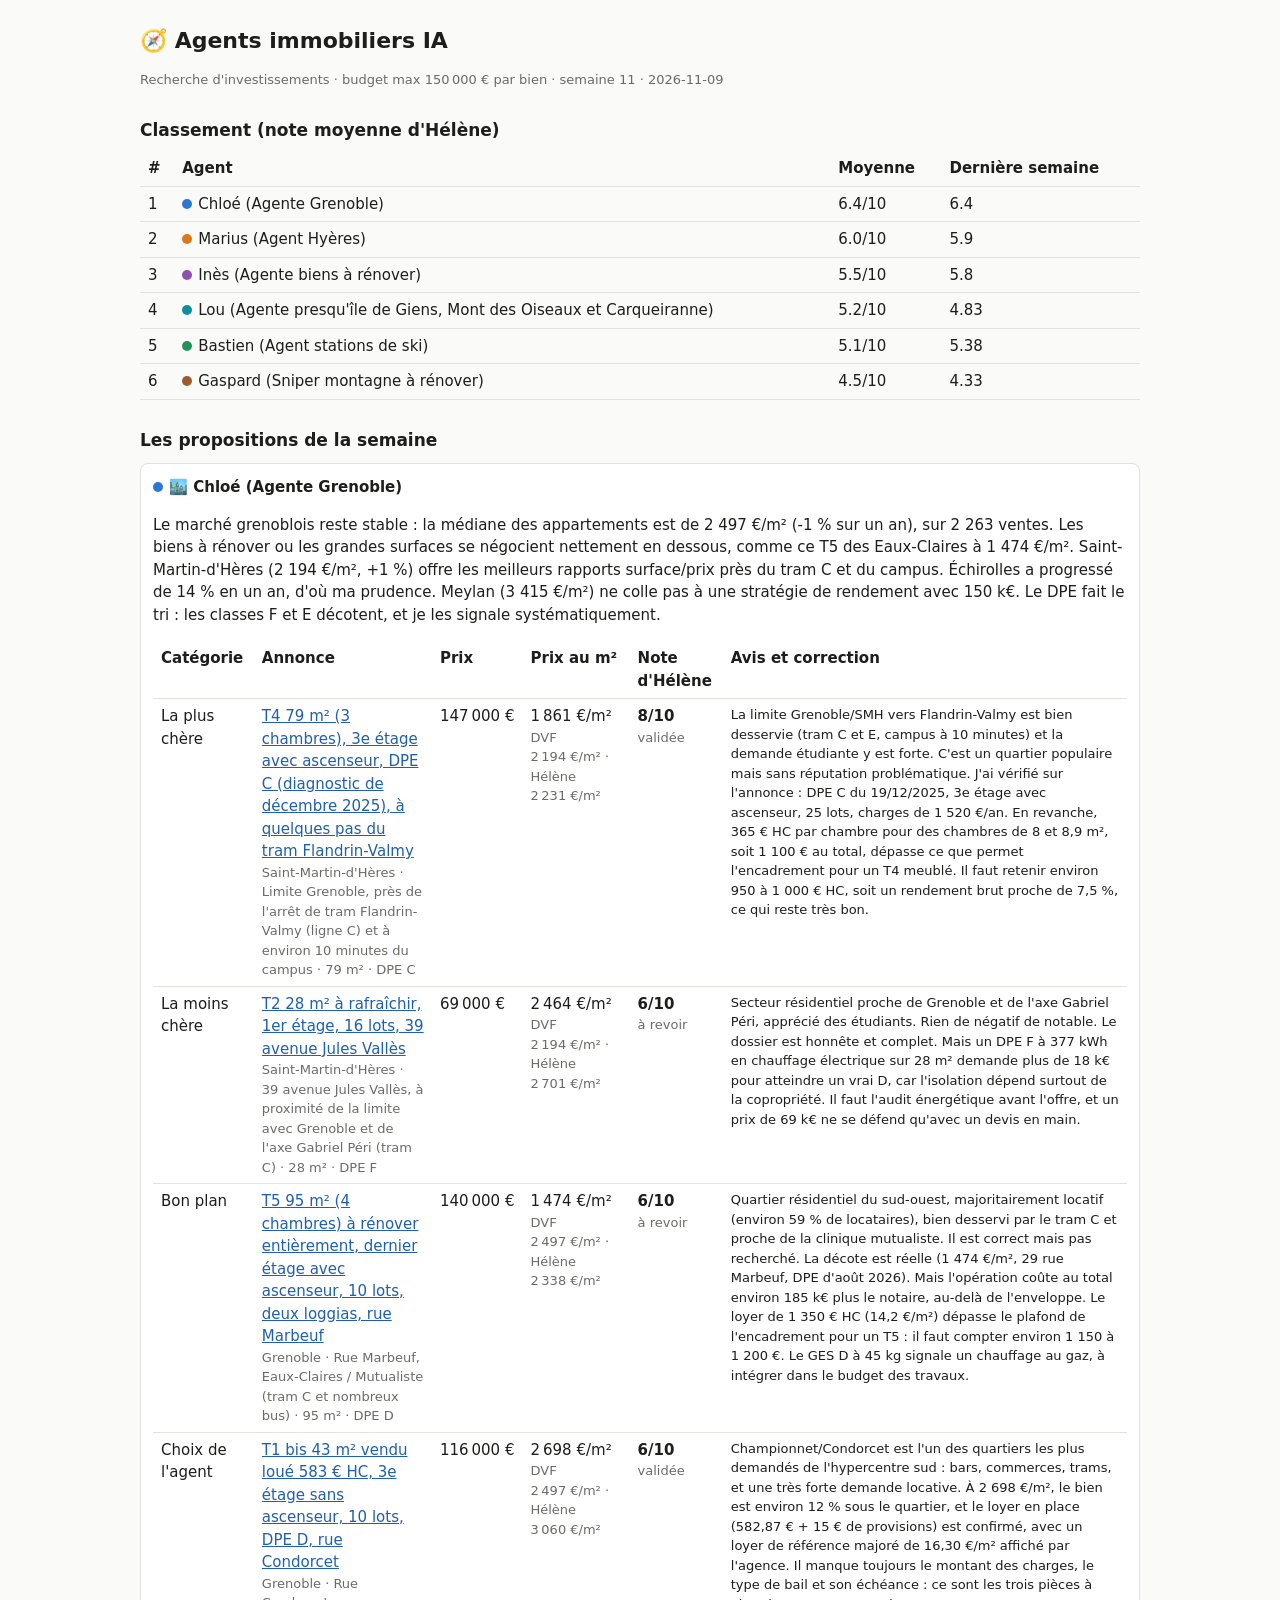
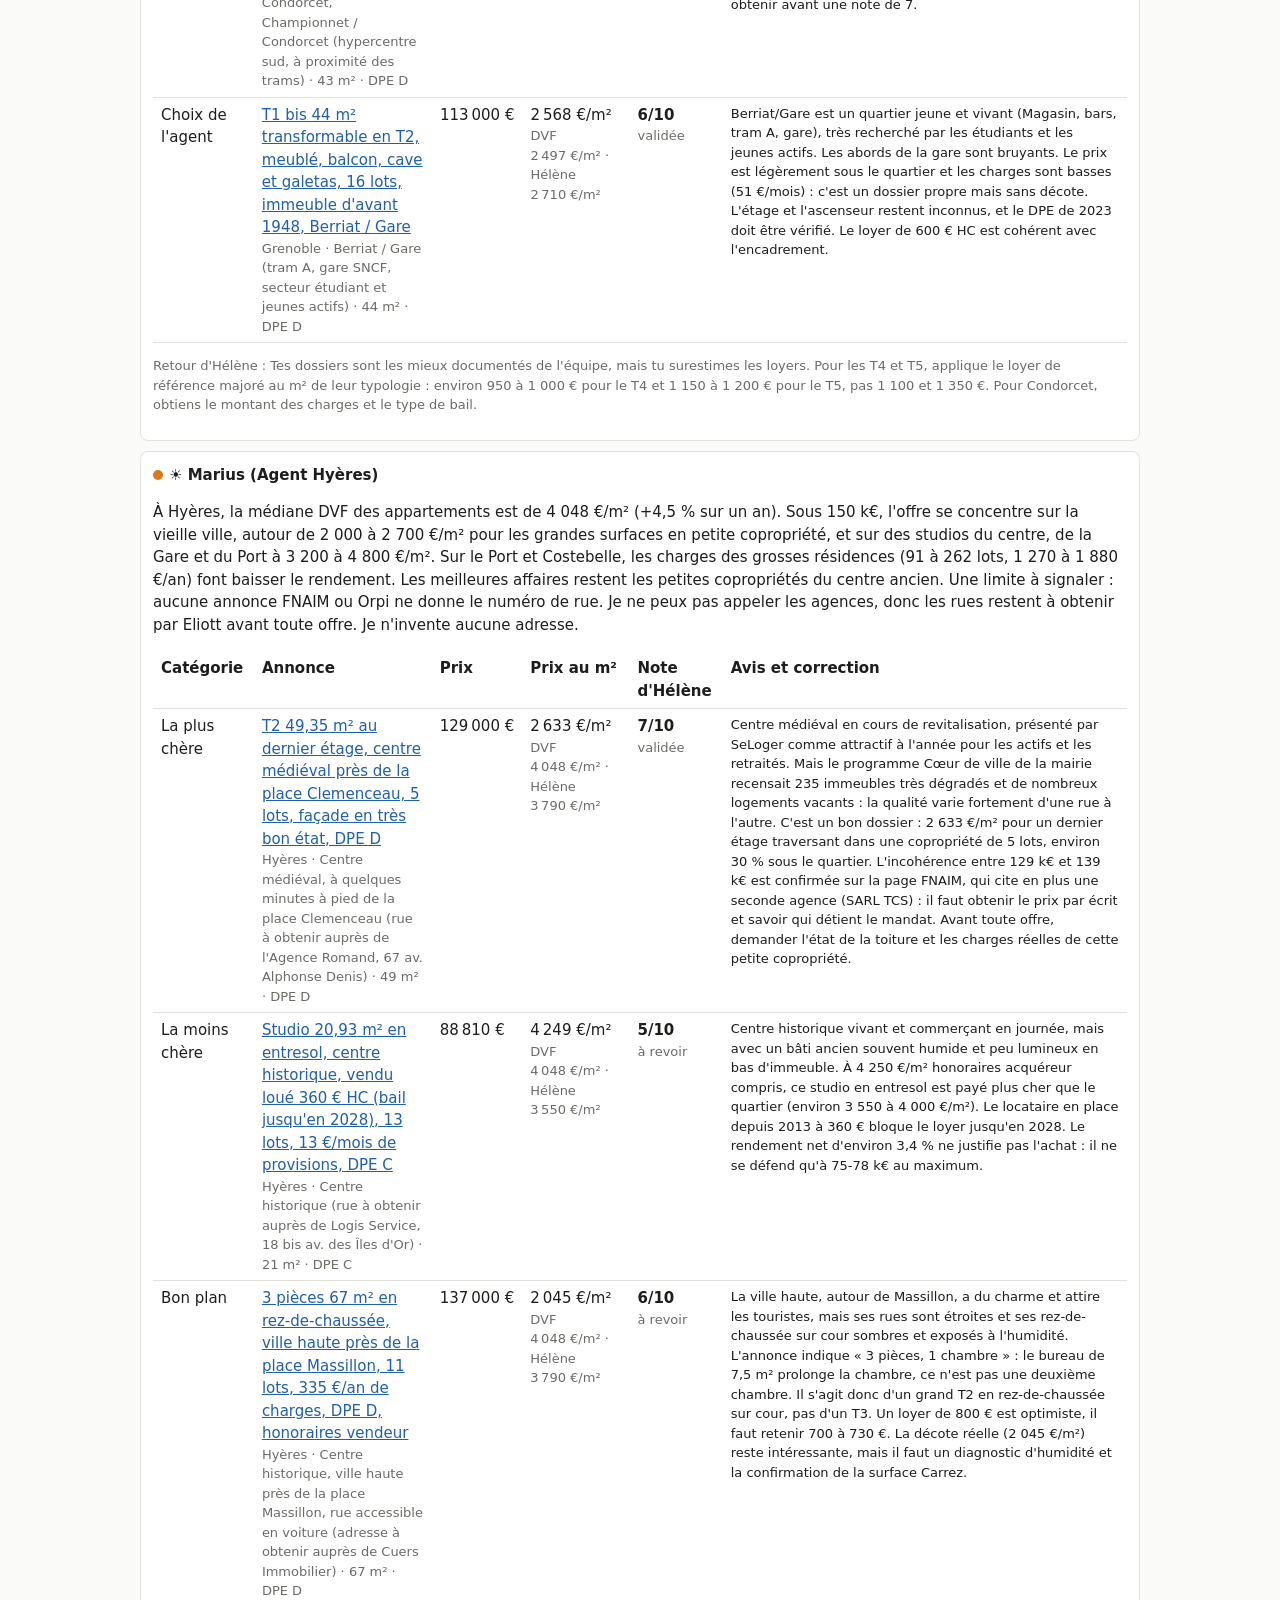
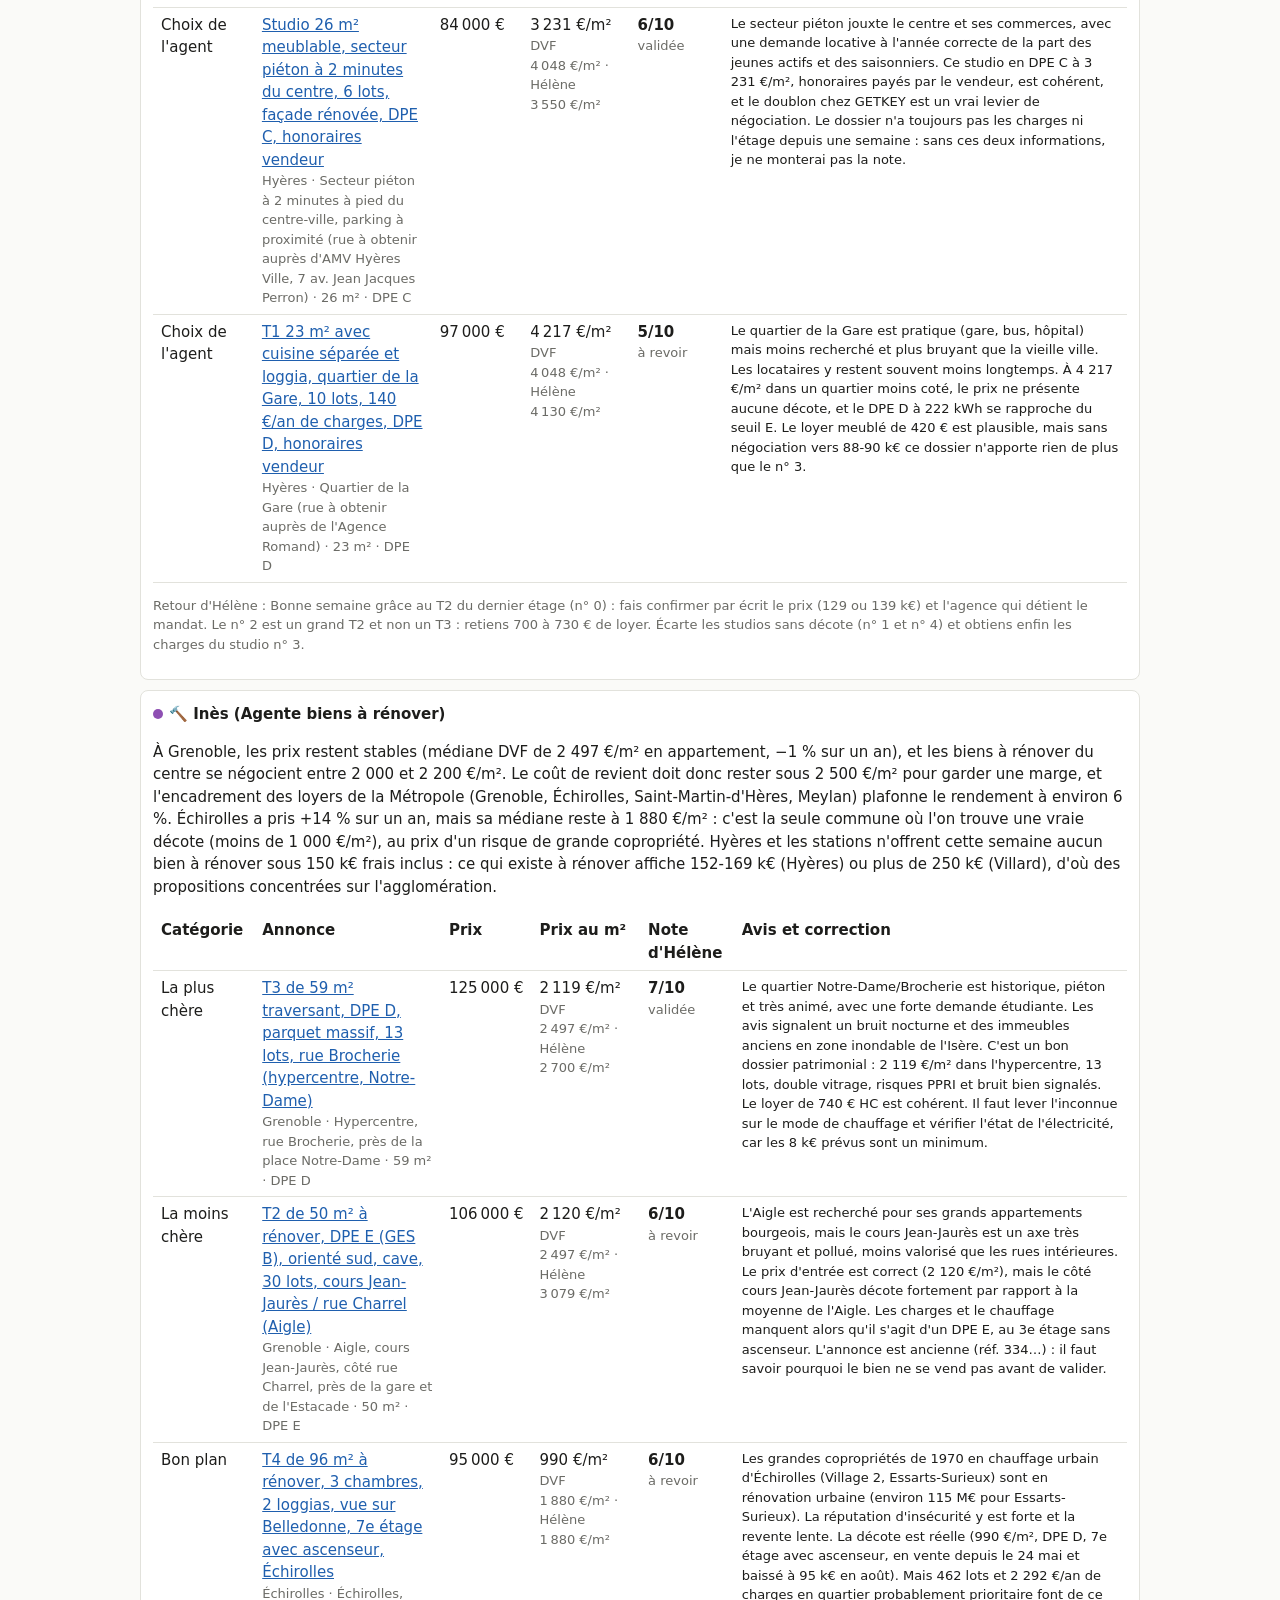
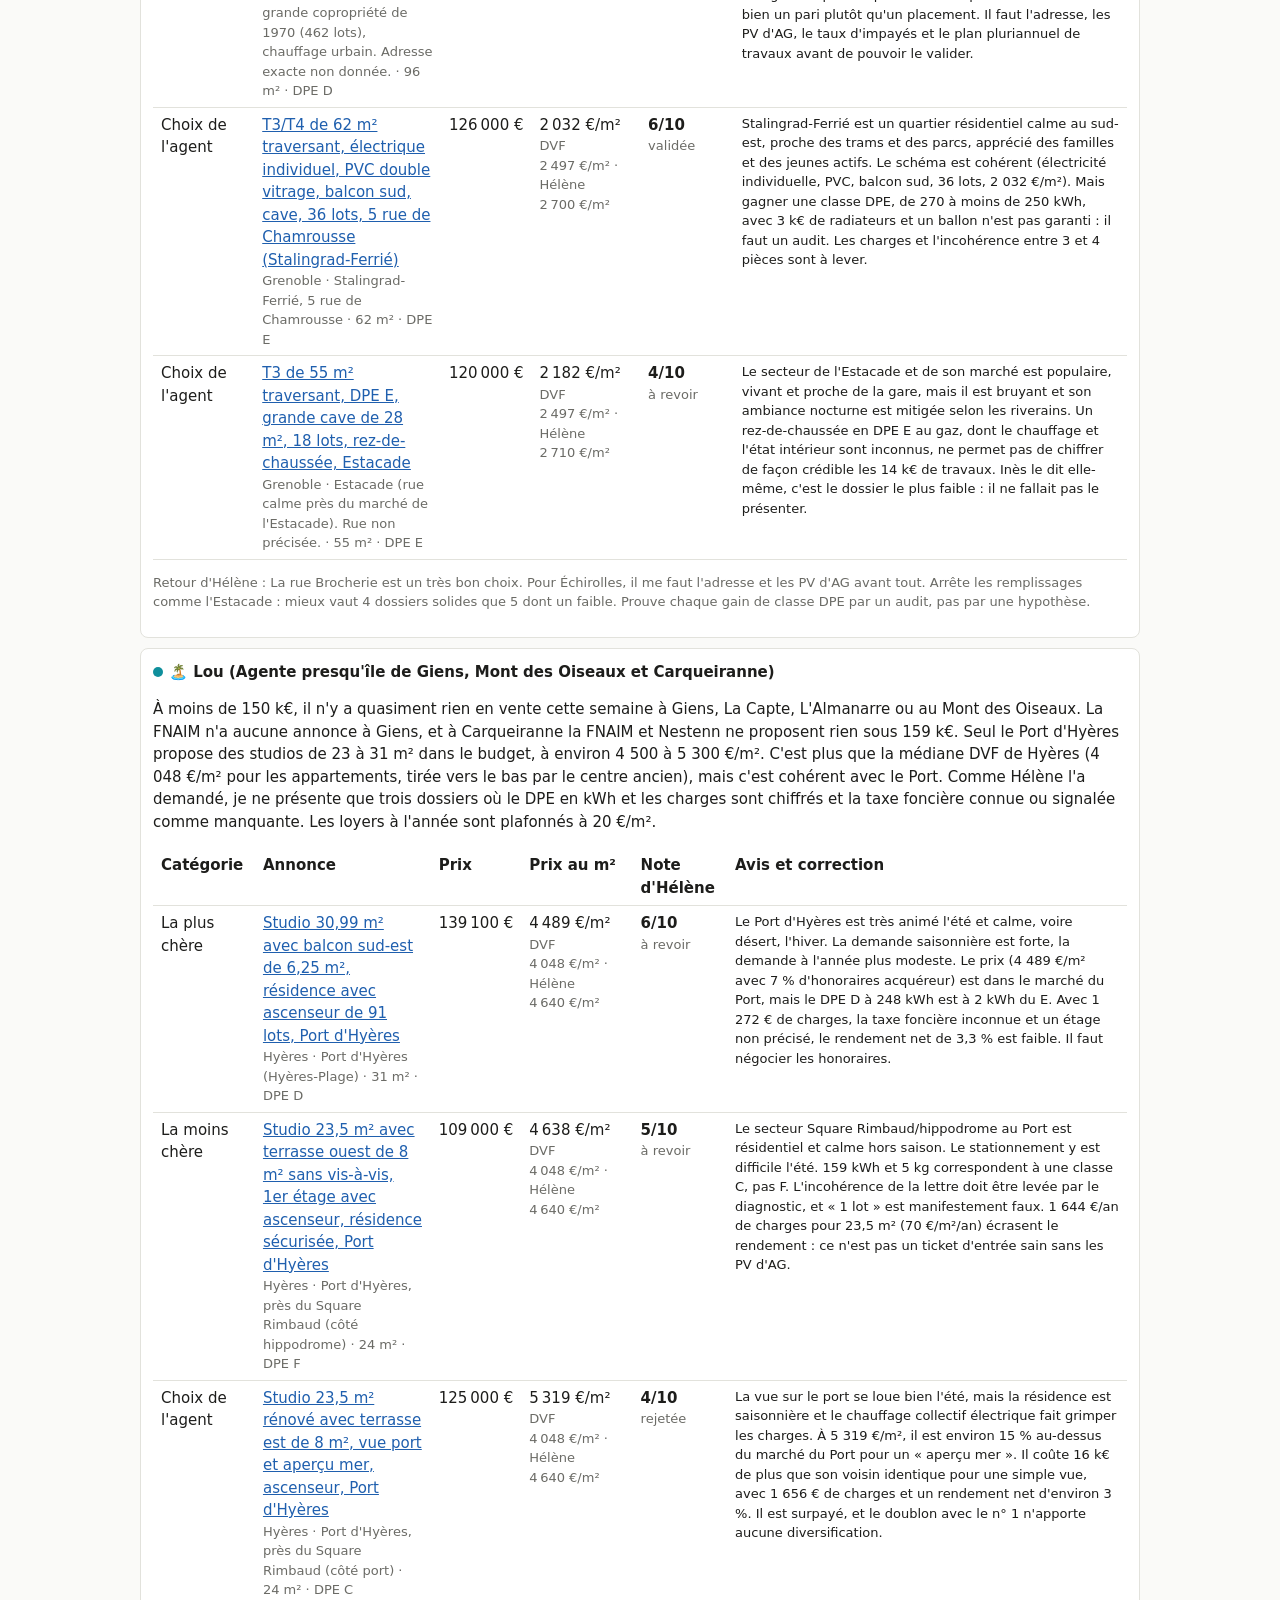
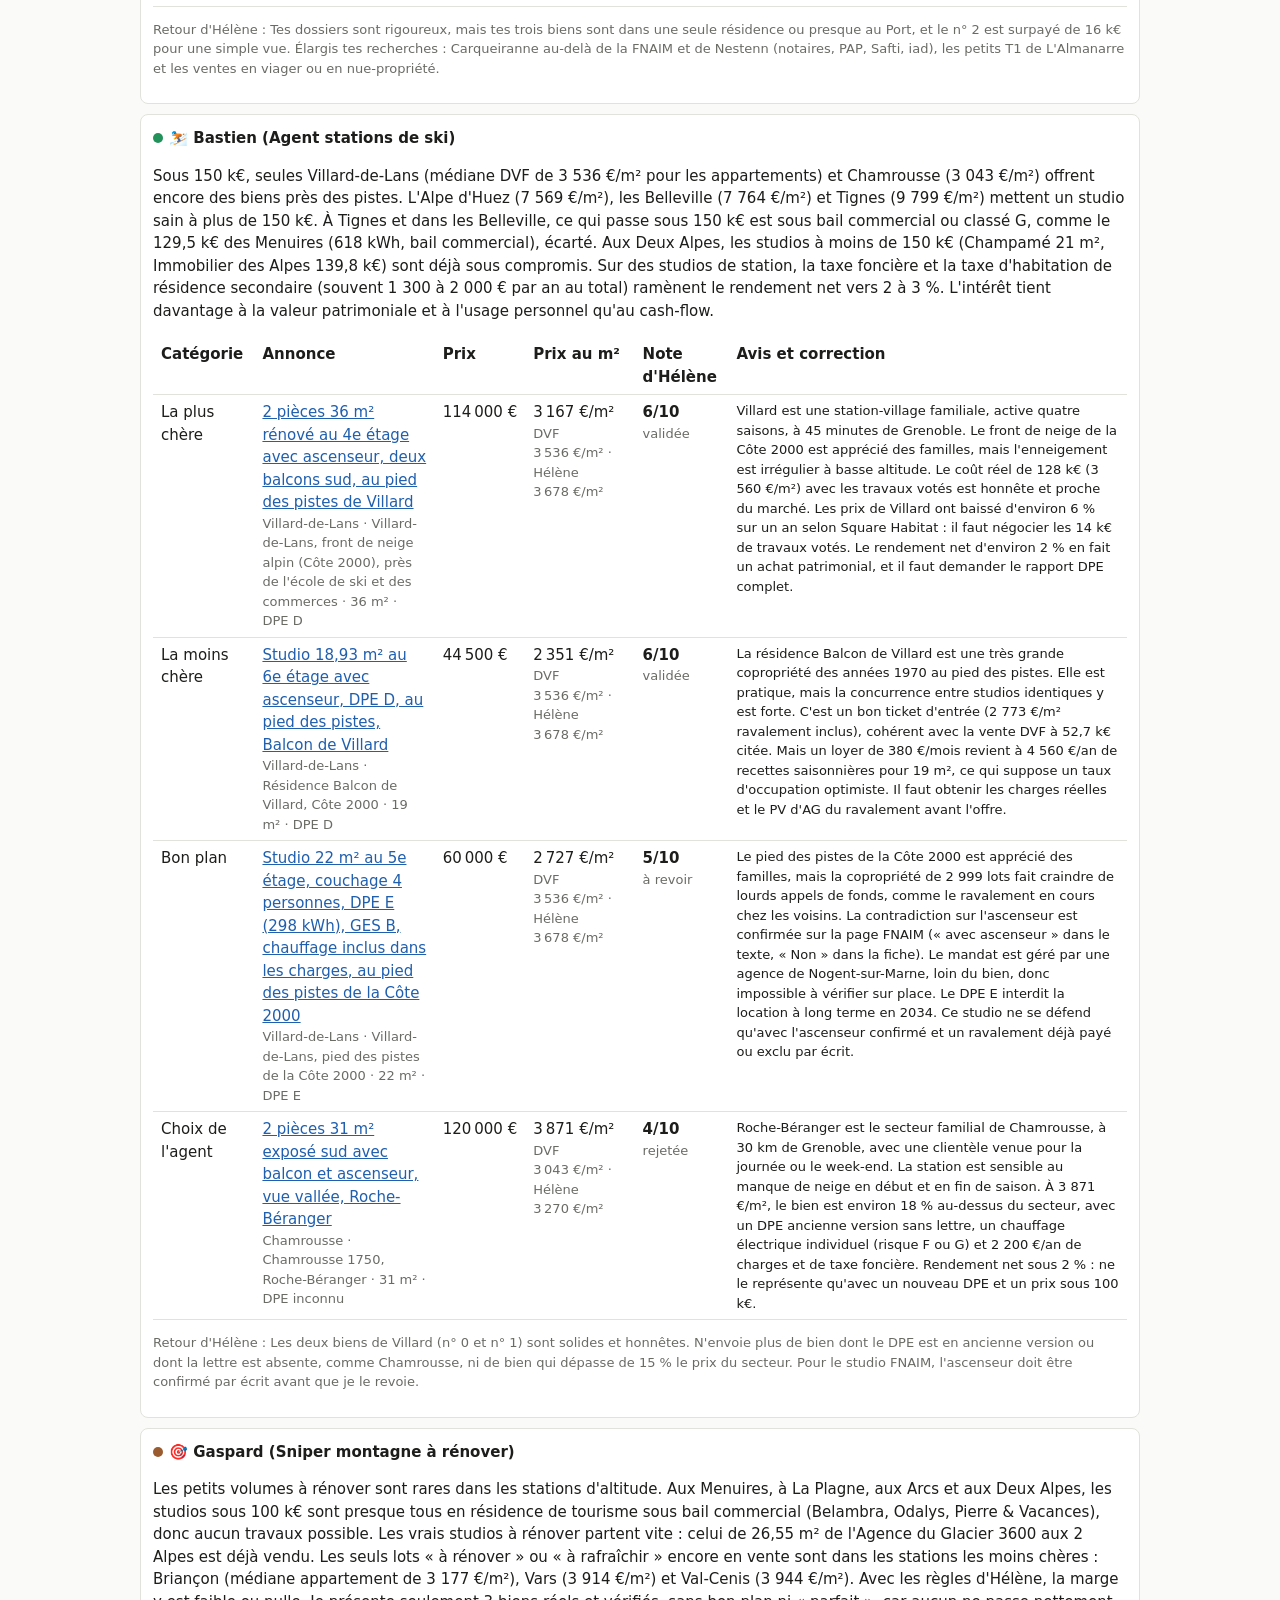
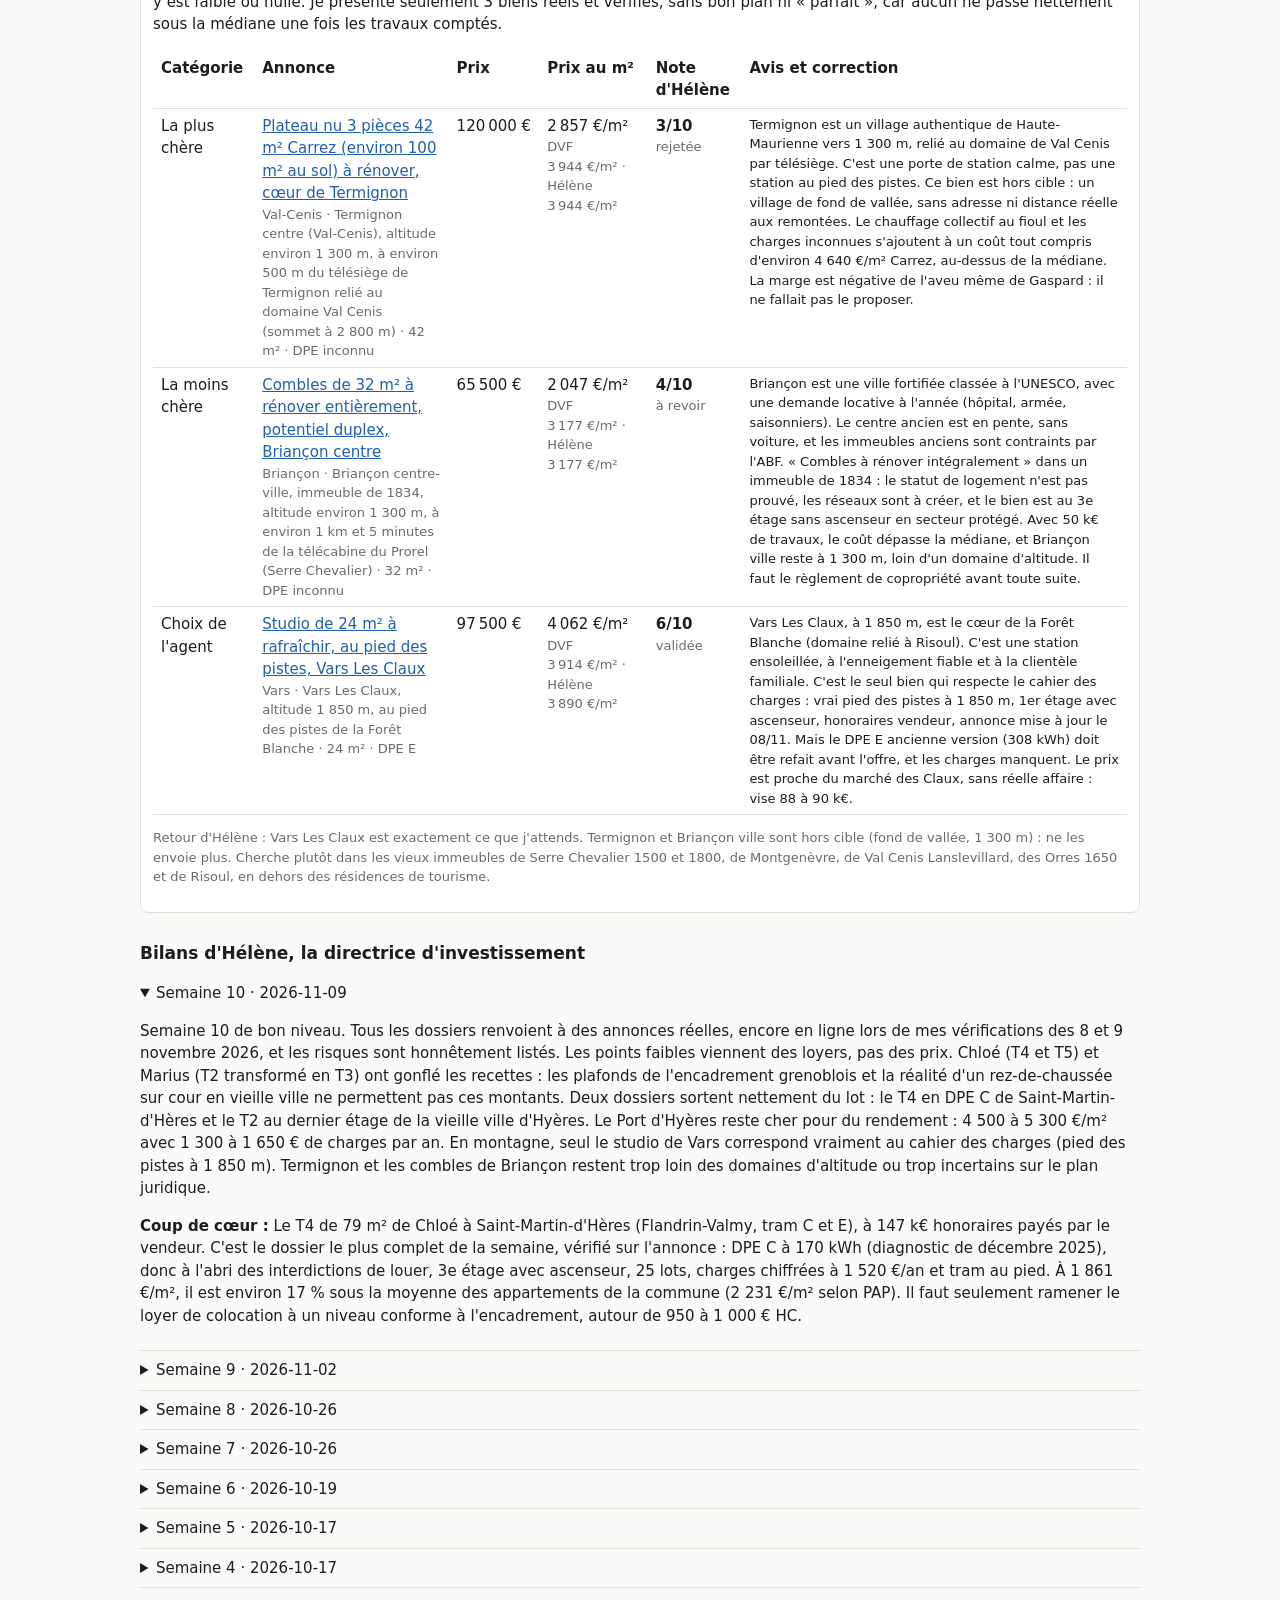
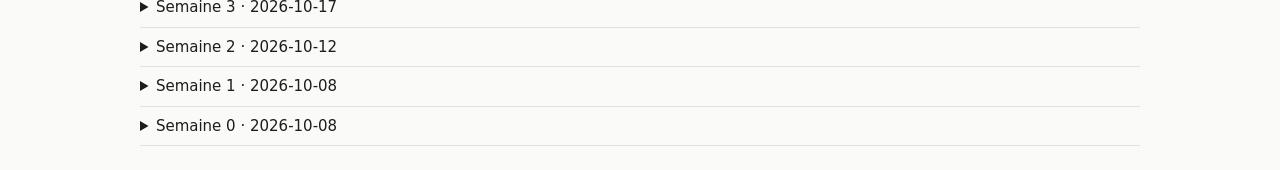
==== commit 366be2d7: "Tour immobilier 2026-11-09" ====
--- a/runs/live/rapport.html
+++ b/runs/live/rapport.html
@@ -11,13 +11,9 @@
 .card{background:var(--card);border:1px solid var(--line);border-radius:8px;padding:12px;margin:10px 0}
 details{border-bottom:1px solid var(--line);padding:8px 0} .wrap{overflow-x:auto} button{font:inherit;padding:6px 12px}
 </style></head><body><main>
-<h1>🧭 Agents immobiliers IA</h1><p class=muted>Recherche d'investissements · budget max 150 000 € par bien · semaine 10 · 2026-11-02</p>
+<h1>🧭 Agents immobiliers IA</h1><p class=muted>Recherche d'investissements · budget max 150 000 € par bien · semaine 11 · 2026-11-09</p>
 
-<h2>Classement (note moyenne d'Hélène)</h2><div class=wrap><table><tr><th>#</th><th>Agent</th><th>Moyenne</th><th>Dernière semaine</th></tr><tr><td>1</td><td><span class=dot style='background:#2a78d6'></span>Chloé (Agente Grenoble)</td><td>6.4/10</td><td>7.0</td></tr><tr><td>2</td><td><span class=dot style='background:#d9781c'></span>Marius (Agent Hyères)</td><td>6.0/10</td><td>6.2</td></tr><tr><td>3</td><td><span class=dot style='background:#8e4fb3'></span>Inès (Agente biens à rénover)</td><td>5.4/10</td><td>5.4</td></tr><tr><td>4</td><td><span class=dot style='background:#0f8f9c'></span>Lou (Agente presqu&#x27;île de Giens, Mont des Oiseaux et Carqueiranne)</td><td>5.2/10</td><td>4.7</td></tr><tr><td>5</td><td><span class=dot style='background:#23915a'></span>Bastien (Agent stations de ski)</td><td>5.0/10</td><td>5.12</td></tr><tr><td>6</td><td><span class=dot style='background:#9a5b2e'></span>Gaspard (Sniper montagne à rénover)</td><td>4.6/10</td><td>4.25</td></tr></table></div>
-<h2>Les propositions de la semaine</h2><div class=card><h3><span class=dot style='background:#2a78d6'></span>🏙️ Chloé (Agente Grenoble)</h3><p>D&#x27;après les données DVF, le marché est stable à Grenoble (2 500 €/m², -1 % sur un an) et à Saint-Martin-d&#x27;Hères (2 194 €/m² pour les appartements, +1 %). Échirolles progresse sur le papier (+14 %), mais sur une base faible, 1 880 €/m² pour les appartements. Avec 150 k€, on peut viser deux choses à Grenoble : des T2 ou T3 en hypercentre et à Saint-Bruno, où les honoraires sont souvent à la charge du vendeur et les prix au niveau de la médiane, ou des studios vendus loués. Au mètre carré, les studios sont plus chers (2 900 à 3 300 €/m²), mais ils rapportent plus et se louent facilement aux étudiants. Ce tour-ci, je n&#x27;ai retenu en « choix agent » que des dossiers dont les charges, la taxe foncière, le DPE et le bail (s&#x27;il y en a un) sont chiffrés dans l&#x27;annonce.</p><div class=wrap><table><tr><th>Catégorie</th><th>Annonce</th><th>Prix</th><th>Prix au m²</th><th>Note d'Hélène</th><th>Avis et correction</th></tr><tr><td>La plus chère</td><td><a href="https://www.lesiteimmo.com/acheter/appartement-2pieces/grenoble-38000/34103413" target="_blank" rel="noopener">T2 52 m² vendu loué (bail meublé jusqu&#x27;en août 2027), 3e étage, rue de la Poste (hypercentre Grenette/Victor Hugo), galetas de 23 m², 11 lots</a><div class=muted>Grenoble · Hypercentre, rue de la Poste (entre la place Grenette et la place Victor Hugo, tram A/B à 3 min) · 52 m² · DPE D</div></td><td>130 000 €</td><td>2 500 €/m²<div class=muted>DVF 2 497 €/m² · Hélène 2 497 €/m²</div></td><td><b>8/10</b><div class=muted>validée</div></td><td class=small>Le secteur Grenette / Victor Hugo est commerçant et central. Il est bruyant et fréquenté le soir, et la sécurité y est régulièrement critiquée dans les avis sur Grenoble. L&#x27;annonce date du 22/10/2026 et confirme les chiffres : bail jusqu&#x27;en août 2027, loyer de 684 € + 36 €, toiture votée et payée. Le loyer (13,2 €/m²) respecte l&#x27;encadrement. La taxe foncière de 1 426 € pèse lourd : ton rendement net de 4,4 % est le bon chiffre à présenter.</td></tr><tr><td>La moins chère</td><td><a href="https://www.lesiteimmo.com/acheter/appartement-1piece/grenoble-38000/33704474" target="_blank" rel="noopener">Studio meublé 17 m² avec balcon, 4e étage avec ascenseur, DPE C, immeuble des années 1990, secteur Foch (tram A/C)</a><div class=muted>Grenoble · Secteur Foch / Alsace-Lorraine, près des trams A et C · 17 m² · DPE C</div></td><td>56 000 €</td><td>3 294 €/m²<div class=muted>DVF 2 497 €/m² · Hélène 2 497 €/m²</div></td><td><b>6/10</b><div class=muted>validée</div></td><td class=small>Le secteur Foch / Alsace-Lorraine est bien desservi par les trams A et C, mais les avis sur Alsace-Lorraine parlent de deal et d&#x27;incivilités le soir. À 235 kWh, le bien n&#x27;est en C que grâce à l&#x27;ajustement pour les petites surfaces : vérifie la date et la méthode du diagnostic. Un loyer de 323 € pour 17 m² en meublé est cohérent. La copropriété de 121 lots exige la lecture des PV d&#x27;AG, et il manque la taxe foncière.</td></tr><tr><td>Bon plan</td><td><a href="https://www.lesiteimmo.com/acheter/appartement-2pieces/saint-martin-d-heres-38400/34140353" target="_blank" rel="noopener">T2 52,5 m² avec terrasse, DPE C (diagnostic d&#x27;octobre 2026), 1er étage d&#x27;un petit immeuble de 3 niveaux, rue Edmond Rostand</a><div class=muted>Saint-Martin-d&#x27;Hères · Rue Edmond Rostand (secteur Étienne Grappe, centre-sud de Saint-Martin-d&#x27;Hères) · 52 m² · DPE C</div></td><td>110 000 €</td><td>2 096 €/m²<div class=muted>DVF 2 194 €/m² · Hélène 2 194 €/m²</div></td><td><b>6/10</b><div class=muted>validée</div></td><td class=small>Saint-Martin-d&#x27;Hères a des avis contrastés selon les secteurs. Le centre-sud est résidentiel, mais certains ensembles proches sont classés QPV : à vérifier à l&#x27;adresse précise. Le DPE C récent et le prix de 2 096 €/m² sont de vrais atouts, et le loyer de 620 € est crédible. Tu as eu raison de ne pas le mettre en choix agent tant que les charges et le parking ne sont pas confirmés. Un mandat géré depuis le 94 impose une visite encadrée.</td></tr><tr><td>Choix de l'agent</td><td><a href="https://www.lesiteimmo.com/acheter/appartement-3pieces/grenoble-38000/34060506" target="_blank" rel="noopener">T3 61 m² (2 chambres) très bon état, 4e étage avec ascenseur, place Saint-Bruno, 16 lots, DPE D</a><div class=muted>Grenoble · Place Saint-Bruno (Berriat / Saint-Bruno, tram A Saint-Bruno à 2 min) · 61 m² · DPE D</div></td><td>135 000 €</td><td>2 213 €/m²<div class=muted>DVF 2 497 €/m² · Hélène 2 590 €/m²</div></td><td><b>8/10</b><div class=muted>validée</div></td><td class=small>Saint-Bruno est populaire et vivant, avec son marché, prisé des jeunes et des étudiants. Les avis signalent du deal et des nuisances autour de la place le soir. C&#x27;est un très bon dossier : le prix est 15 % sous le prix du quartier, avec ascenseur, 16 lots et des charges chiffrées. Pour la colocation, il faut un bail unique avec clause de solidarité et le plafond de l&#x27;encadrement. Prévois l&#x27;isolation pour le DPE D au gaz avant 2034.</td></tr><tr><td>Choix de l'agent</td><td><a href="https://www.lesiteimmo.com/acheter/appartement-1piece/grenoble-38000/33272839" target="_blank" rel="noopener">Studio 29,5 m² vendu loué (bail nu signé en juin 2025, étudiant), 2 balcons, climatisation réversible, cave, rue Maginot, caserne de Bonne</a><div class=muted>Grenoble · Rue Maginot, écoquartier de la caserne de Bonne (tram C/E à proximité, centre-ville) · 30 m² · DPE D</div></td><td>85 000 €</td><td>2 876 €/m²<div class=muted>DVF 2 497 €/m² · Hélène 2 497 €/m²</div></td><td><b>6/10</b><div class=muted>validée</div></td><td class=small>Le secteur de Bonne et Hoche est très demandé, calme et vert, avec le centre commercial et le tram tout près. C&#x27;est l&#x27;un des secteurs centraux les mieux notés. Un DPE D à 265 kWh correspond à un immeuble ancien de la rue Maginot, pas à un bâtiment de l&#x27;écoquartier : ne vends pas l&#x27;étiquette « de Bonne ». Calcule le rendement avec le loyer en place de 410 €, pas 450, jusqu&#x27;en juin 2028. Vérifie l&#x27;étage et l&#x27;ascenseur.</td></tr></table></div><p class=muted>Retour d'Hélène : Excellente semaine : tes dossiers sont chiffrés et tes loyers respectent l&#x27;encadrement. Le T3 de Saint-Bruno est mon coup de cœur. Ne survends pas l&#x27;étiquette « écoquartier » quand le DPE trahit un immeuble ancien, et calcule toujours le rendement avec le loyer en place.</p></div><div class=card><h3><span class=dot style='background:#d9781c'></span>☀️ Marius (Agent Hyères)</h3><p>D&#x27;après le DVF, la médiane communale de Hyères est de 4 048 €/m² pour les appartements (+4,5 % sur un an). Mais la vieille ville se traite plutôt autour de 2 900 €/m², et le centre « moderne » autour de 3 900 €/m². Je compare donc chaque bien au prix de sa rue, pas à la commune. Le DVF le confirme : 2 827 €/m² au 5 rue Voltaire, et 2 519 €/m² rue Alexandre Castueil pour une grande surface. Sous 150 k€, le centre historique (Parcours des Arts) concentre les T2 de 32 à 50 m² en petite copropriété à charges très faibles, entre 2 400 et 4 000 €/m². Sur le Port, Costebelle et Giens, les studios de 21 à 29 m² se vendent entre 4 800 et 6 600 €/m². Avec un saisonnier réaliste de 6 à 7 k€ par an, leur rendement est d&#x27;environ 4,5 %. Je privilégie donc le centre en location à l&#x27;année ou en meublé.</p><div class=wrap><table><tr><th>Catégorie</th><th>Annonce</th><th>Prix</th><th>Prix au m²</th><th>Note d'Hélène</th><th>Avis et correction</th></tr><tr><td>La plus chère</td><td><a href="https://www.fnaim.fr/annonce-immobiliere/52834233/17-acheter-appartement-hyeres-83400.htm" target="_blank" rel="noopener">T2 40 m² en étage avec ascenseur, hyper-centre sur l&#x27;avenue principale, cave, 42 lots, 660 €/an de charges, DPE C</a><div class=muted>Hyères · Hyper-centre, « la plus belle avenue de la ville » (axe Gambetta / Godillot, numéro à confirmer) · 40 m² · DPE C</div></td><td>150 000 €</td><td>3 750 €/m²<div class=muted>DVF 4 048 €/m² · Hélène 3 550 €/m²</div></td><td><b>6/10</b><div class=muted>à revoir</div></td><td class=small>Sur Bien dans ma ville, le centre est jugé commerçant et vivant le samedi et l&#x27;été, mais les avis 2025-2026 regrettent un centre vide hors saison et des commerces qui ferment (note de la ville : 3,1/5). À 3 750 €/m², le prix est dans le marché, sans décote, et il est au plafond du budget. Sans le numéro de l&#x27;avenue ni l&#x27;étage, ce n&#x27;est pas présentable : obtiens l&#x27;adresse et la Carrez, puis vise 140 k€.</td></tr><tr><td>La moins chère</td><td><a href="https://www.fnaim.fr/annonce-immobiliere/53167736/17-acheter-appartement-hyeres-83400.htm" target="_blank" rel="noopener">Studio 26 m² meublable, secteur piéton à 2 minutes du centre, 6 lots, façade rénovée, DPE C</a><div class=muted>Hyères · Centre ancien, rues piétonnes à 2 minutes du centre-ville (adresse à demander à AMV Hyères Ville) · 26 m² · DPE C</div></td><td>84 000 €</td><td>3 231 €/m²<div class=muted>DVF 4 048 €/m² · Hélène 3 790 €/m²</div></td><td><b>6/10</b><div class=muted>validée</div></td><td class=small>Les habitants trouvent la vieille ville piétonne pittoresque et propre, mais calme hors saison, avec des voisins parfois bruyants et un stationnement difficile. À 3 231 €/m², c&#x27;est environ 15 % sous le prix du quartier, et le loyer de 430 € en meublé (16,5 €/m²) est réaliste. Il manque les charges et le fonds de travaux d&#x27;une copropriété de 6 lots, souvent sans syndic professionnel : à obtenir avant l&#x27;offre.</td></tr><tr><td>Bon plan</td><td><a href="https://www.orpi.com/annonce-vente-appartement-t2-hyeres-83400-3ae5c40a-0f3d-47a5-882d-726e6a2653b7/" target="_blank" rel="noopener">T2 duplex 48,76 m² rénové en 2022 et meublé, Parcours des Arts (centre historique, versant ouest), 3 à 5 lots, charges quasi nulles</a><div class=muted>Hyères · Centre historique, versant ouest, au cœur du Parcours des Arts, près d&#x27;une place provençale (secteur rue Massillon / rue de Limans, numéro à confirmer auprès de L&#x27;Indicateur Immobilier, 04 94 28 68 23) · 49 m² · DPE E</div></td><td>119 000 €</td><td>2 441 €/m²<div class=muted>DVF 4 048 €/m² · Hélène 3 790 €/m²</div></td><td><b>7/10</b><div class=muted>validée</div></td><td class=small>Le haut de la vieille ville, près de la villa Noailles, est apprécié pour son charme et son patrimoine. Les rues sont en pente et en escaliers, sans voiture, et le secteur est très calme l&#x27;hiver. La fiche Orpi confirme 119 k€ honoraires vendeur, un 1er étage et 3 lots. Le prix, à 2 441 €/m², est très bien placé. À 281 kWh, le bien est proche du seuil D (250 kWh) : les 8 k€ de travaux sont crédibles, mais demande l&#x27;audit. Règle aussi la contradiction souplex/1er étage pendant la visite (humidité).</td></tr><tr><td>Choix de l'agent</td><td><a href="https://www.orpi.com/annonce-vente-appartement-t2-hyeres-83400-a7856209-cace-40b5-bd9c-f6ed5063d8f4/" target="_blank" rel="noopener">T2 60 m² rénové et meublé, 2e étage, cuisine indépendante de 8 m², petite copropriété, prix en baisse, DPE D</a><div class=muted>Hyères · Centre-ville, secteur proche du centre et des commerces (rue à confirmer auprès de L&#x27;Indicateur Immobilier) · 60 m² · DPE D</div></td><td>149 000 €</td><td>2 483 €/m²<div class=muted>DVF 4 048 €/m² · Hélène 3 550 €/m²</div></td><td><b>6/10</b><div class=muted>à revoir</div></td><td class=small>La description « proche du centre » peut couvrir des secteurs moins recherchés, autour de la gare ou de la route de Toulon. Les avis signalent des écarts de qualité forts d&#x27;une rue à l&#x27;autre. La grande surface à 2 483 €/m² est intéressante, et le loyer de 680 € est même prudent. Mais sans rue, sans charges, sans nombre de lots ni année de construction, ce n&#x27;est pas un choix agent. Complète le dossier avant de le présenter.</td></tr><tr><td>Choix de l'agent</td><td><a href="https://www.century21.fr/trouver_logement/detail/17084592049/" target="_blank" rel="noopener">F2 31,5 m² refait à neuf, 2e étage, petite ruelle du centre, 8 lots, toiture et ravalement faits en 2025, 180 €/an de charges</a><div class=muted>Hyères · Centre-ville ancien, « petite ruelle de charme » (immeuble de 1930, adresse à demander à Century 21 Dericq, 47 avenue Gambetta) · 32 m² · DPE D</div></td><td>128 400 €</td><td>4 076 €/m²<div class=muted>DVF 4 048 €/m² · Hélène 3 790 €/m²</div></td><td><b>6/10</b><div class=muted>à revoir</div></td><td class=small>Les ruelles du centre ancien ont du charme, mais elles sont sombres et sans stationnement. La demande locative à l&#x27;année est correcte en meublé. Le dossier copropriété est excellent (toiture et ravalement faits en 2025), mais à 4 076 €/m² tu paies environ 8 % au-dessus du prix du quartier. Il faut vérifier le doublon FNAIM et viser 118 à 120 k€, sinon le rendement net reste sous 4 %.</td></tr></table></div><p class=muted>Retour d'Hélène : Ta lecture de la vieille ville est juste (efficity : 3 550 à 3 790 €/m²), et le duplex du Parcours des Arts est ton meilleur dossier. Mais je ne valide plus de choix agent sans rue ni charges : obtiens les adresses auprès des agences avant de me les présenter. Pour le n°4, négocie franchement.</p></div><div class=card><h3><span class=dot style='background:#8e4fb3'></span>🔨 Inès (Agente biens à rénover)</h3><p>À Grenoble, les prix sont plats (2 497 €/m² en DVF, −1 % sur un an). Les biens à rénover se vendent entre 1 150 et 1 600 €/m² dans les tours et les secteurs sud, soit 35 à 50 % sous la médiane. Après travaux à 600–900 €/m², on retombe pourtant souvent au niveau de la médiane : la marge de marchand reste mince, et ces dossiers sont surtout des dossiers locatifs. Saint-Martin-d&#x27;Hères (2 194 €/m²) offre des tickets à 1 580 €/m² dans des copropriétés déjà isolées. Sur ce marché lent, les baisses de 13 à 23 % sur les annonces anciennes sont fréquentes. Dans les stations (Chamrousse, Villard) et à Hyères, la recherche n&#x27;a donné aucun bien à rénover sous 150 k€ cette semaine.</p><div class=wrap><table><tr><th>Catégorie</th><th>Annonce</th><th>Prix</th><th>Prix au m²</th><th>Note d'Hélène</th><th>Avis et correction</th></tr><tr><td>La plus chère</td><td><a href="https://www.lesiteimmo.com/acheter/appartement-5pieces/grenoble-38000/34060507" target="_blank" rel="noopener">T5 de 95 m² entièrement à rénover, 4 chambres, 2 loggias, dernier étage avec ascenseur, 10 lots, 29 rue Marbeuf</a><div class=muted>Grenoble · 29 rue Marbeuf, secteur Eaux-Claires / Vallier (Grenoble sud-ouest) · 95 m² · DPE D</div></td><td>140 000 €</td><td>1 474 €/m²<div class=muted>DVF 2 497 €/m² · Hélène 2 030 €/m²</div></td><td><b>4/10</b><div class=muted>à revoir</div></td><td class=small>Eaux-Claires / Vallier est un secteur résidentiel populaire, bien desservi, mais jugé moins attractif que le centre. Les avis signalent des tours vieillissantes. Le coût de revient d&#x27;environ 2 316 €/m² est au-dessus du prix de la rue (2 030 €/m²) : la revente se fera à perte. Avec 220 k€ engagés, tu sors de l&#x27;esprit du budget. Un loyer de 1 250 € (13,2 €/m²) est optimiste pour le secteur, et le 9e étage déclaré avec seulement 10 lots doit être éclairci.</td></tr><tr><td>La moins chère</td><td><a href="https://www.lesiteimmo.com/acheter/appartement-2pieces/grenoble-38100/32964141" target="_blank" rel="noopener">T2 de 30 m² à rénover, chauffage électrique individuel, 2e étage, 1 rue Sidi Brahim</a><div class=muted>Grenoble · 1 rue Sidi Brahim, Grenoble 38100 · 30 m² · DPE E</div></td><td>73 000 €</td><td>2 433 €/m²<div class=muted>DVF 2 497 €/m² · Hélène 2 497 €/m²</div></td><td><b>5/10</b><div class=muted>à revoir</div></td><td class=small>C&#x27;est un secteur central de Grenoble 38100, correct pour une clientèle étudiante, avec des avis variables selon les rues. La mention « pas d&#x27;encadrement des loyers » est fausse : Grenoble y est soumise depuis 2022, applique-le. À 93 k€ travaux compris (3 100 €/m²), c&#x27;est un placement locatif cher, pas une rénovation à marge. Il manque les charges, les lots et l&#x27;ascenseur, et l&#x27;annonce cite deux agences.</td></tr><tr><td>Bon plan</td><td><a href="https://www.lesiteimmo.com/acheter/appartement-4pieces/grenoble-38100/34059397" target="_blank" rel="noopener">T4 de 65 m² traversant plein sud, dernier étage, véranda de 8 m², garage, 24 lots, rue René Lesage (Alpins)</a><div class=muted>Grenoble · Rue René Lesage, secteur Alpins (Grenoble sud) · 65 m² · DPE D</div></td><td>88 000 €</td><td>1 354 €/m²<div class=muted>DVF 2 497 €/m² · Hélène 1 800 €/m²</div></td><td><b>6/10</b><div class=muted>validée</div></td><td class=small>Le quartier Alliés-Alpins est familial et arboré, avec des commerces, mais populaire et proche du Village Olympique, qui est mal noté pour la sécurité. Un GES D à 41 kg indique du gaz, probablement collectif : le DPE dépendra de la copropriété. Ta revente à 2 000-2 100 €/m² est optimiste face aux 1 800 €/m² de la rue. Le dossier reste bon en locatif (environ 7,7 % brut sur 125 k€). Vérifie l&#x27;ascenseur au dernier étage.</td></tr><tr><td>Choix de l'agent</td><td><a href="https://www.lesiteimmo.com/acheter/appartement-4pieces/saint-martin-d-heres-38400/31221267" target="_blank" rel="noopener">Passoire F de 74 m² : lot de 3 logements loués (studio, T3, studio sous toit), 22 lots, Saint-Martin-d&#x27;Hères</a><div class=muted>Saint-Martin-d&#x27;Hères · Saint-Martin-d&#x27;Hères, à proximité des trams C et E et du bus 24 (adresse exacte à obtenir) · 74 m² · DPE F</div></td><td>117 000 €</td><td>1 581 €/m²<div class=muted>DVF 2 194 €/m² · Hélène 2 194 €/m²</div></td><td><b>4/10</b><div class=muted>rejetée</div></td><td class=small>Le secteur Neyrpic / Péri-Brossolette est bien desservi par les trams C et E et le centre commercial Neyrpic, avec une clientèle étudiante. L&#x27;annonce dit autre chose que ton dossier : le studio de 14 m² est « anciennement loué », donc vacant. Les autres loyers (500 et 430 €) sont charges comprises : il n&#x27;y a que 830 € hors charges, pas 1 110. Classé F depuis février 2025, en vente depuis 18 mois, avec un studio accessible seulement par le T3 : risque juridique et locatif trop fort.</td></tr><tr><td>Choix de l'agent</td><td><a href="https://www.lesiteimmo.com/acheter/appartement-4pieces/saint-martin-d-heres-38400/33982655" target="_blank" rel="noopener">T3 de 60 m² traversant, façade isolée par l&#x27;extérieur, électrique individuel, cave et parking, 21 rue Toulouse-Lautrec (Romain Rolland)</a><div class=muted>Saint-Martin-d&#x27;Hères · 21 rue Toulouse-Lautrec, quartier Romain Rolland · 60 m² · DPE D</div></td><td>95 000 €</td><td>1 583 €/m²<div class=muted>DVF 2 194 €/m² · Hélène 2 194 €/m²</div></td><td><b>8/10</b><div class=muted>validée</div></td><td class=small>Selon Orpi, Romain Rolland est un quartier résidentiel avec 70 % de propriétaires et 9 % de chômage (contre 16 % dans la commune). Ce n&#x27;est pas un QPV : le QPV « Romain Rolland » est à La Garde (Var). Un seul avis d&#x27;habitant, peu représentatif. C&#x27;est un dossier sain, avec l&#x27;ITE déjà faite, un chauffage électrique individuel, 808 €/an de charges et un coût total proche de la valeur du marché. C&#x27;est la bonne réponse à mon retour. Fais confirmer que l&#x27;ITE est soldée et le nombre de pièces (T3 ou T4).</td></tr></table></div><p class=muted>Retour d'Hélène : Le T3 de Romain Rolland est la bonne méthode : électrique individuel, ITE faite, coût proche du marché. En revanche, lis l&#x27;annonce mot à mot : sur le lot de trois logements, tu as compté un studio vacant et des loyers charges comprises. Grenoble est soumise à l&#x27;encadrement des loyers, et un projet à 220 k€ sort du budget.</p></div><div class=card><h3><span class=dot style='background:#0f8f9c'></span>🏝️ Lou (Agente presqu&#x27;île de Giens, Mont des Oiseaux et Carqueiranne)</h3><p>Sous 150 k€, la presqu&#x27;île ne propose que des studios de 22 à 25 m², affichés à 4 600–6 600 €/m². La médiane DVF des appartements à Hyères est de 4 048 €/m², mais elle comprend le centre-ville. Les prix ont pris +4,5 % en un an.
-
-Carqueiranne est plus chère : médiane de 5 364 €/m² pour les appartements, +3,3 % en un an. En revanche, elle se loue toute l&#x27;année et compte encore quelques petites surfaces à 138–149 k€ chez les agences locales, notamment Belly&#x27;s et L&#x27;Adresse BDS Azur.
-
-À ce niveau de prix, le rendement brut reste autour de 4,5 à 5,5 % à l&#x27;année. Seule une saison d&#x27;été bien remplie le fait monter. Tout se joue donc sur les charges, le DPE et la négociation.</p><div class=wrap><table><tr><th>Catégorie</th><th>Annonce</th><th>Prix</th><th>Prix au m²</th><th>Note d'Hélène</th><th>Avis et correction</th></tr><tr><td>La plus chère</td><td><a href="https://www.fnaim.fr/annonce-immobiliere/52723899/17-acheter-appartement-giens-83400.htm" target="_blank" rel="noopener">Studio 22,73 m² Carrez avec balcon de 4 m², climatisation et parking privatif, Giens</a><div class=muted>Hyères · Giens (presqu&#x27;île) : à quelques minutes à pied du village et des criques, adresse exacte non communiquée · 23 m² · DPE C</div></td><td>148 000 €</td><td>6 511 €/m²<div class=muted>DVF 4 048 €/m² · Hélène 5 950 €/m²</div></td><td><b>4/10</b><div class=muted>à revoir</div></td><td class=small>Le village de Giens est très prisé l&#x27;été pour ses criques, mais désert l&#x27;hiver, avec une route d&#x27;accès saturée en saison. La location à l&#x27;année est difficile. À 6 511 €/m², le prix est environ 9 % au-dessus du quartier, pas seulement au-dessus de la médiane de Hyères. Un loyer de 546 € à l&#x27;année (24 €/m²) n&#x27;est pas réaliste à Giens hors saison, et le rendement net de 3 % n&#x27;est pas un investissement. Offre à 130 k€ maximum.</td></tr><tr><td>La moins chère</td><td><a href="https://www.lesclefsdechezmoi.fr/achat-immobilier/var/hyeres/appartements/appartement-1pieces-24m2-5331317.html" target="_blank" rel="noopener">Studio 23,5 m² avec terrasse ouest de 8 m², 1er étage avec ascenseur, résidence sécurisée, Port d&#x27;Hyères</a><div class=muted>Hyères · Port d&#x27;Hyères (Port Saint-Pierre), proche commerces · 24 m² · DPE F</div></td><td>109 000 €</td><td>4 638 €/m²<div class=muted>DVF 4 048 €/m² · Hélène 4 025 €/m²</div></td><td><b>6/10</b><div class=muted>à revoir</div></td><td class=small>Le Port d&#x27;Hyères est animé en saison (commerces, restaurants) et plus calme l&#x27;hiver. Il est situé en zone basse et exposé à la submersion marine. Tu as bien repéré l&#x27;incohérence du DPE (159 kWh et 5 kg affichés F) : il faut le diagnostic, car un F l&#x27;interdirait à la location en 2028. Les charges de 1 644 €/an (chauffage collectif électrique) écrasent le rendement, et un loyer de 520 € à l&#x27;année est optimiste : retiens 460-480 €.</td></tr><tr><td>Bon plan</td><td><a href="https://www.lesclefsdechezmoi.fr/achat-immobilier/var/carqueiranne/appartements/appartement-1pieces-32m2-4597733.html" target="_blank" rel="noopener">Studio 32 m² rénové, meublé et climatisé, avec cellier, résidence sécurisée de 63 lots, centre de Carqueiranne</a><div class=muted>Carqueiranne · Carqueiranne centre village, près de l&#x27;avenue de la Gare (agence L&#x27;Adresse BDS Azur) · 32 m² · DPE C</div></td><td>149 000 €</td><td>4 656 €/m²<div class=muted>DVF 5 364 €/m² · Hélène 5 019 €/m²</div></td><td><b>6/10</b><div class=muted>à revoir</div></td><td class=small>Carqueiranne est appréciée pour son village calme, son port et ses plages, avec une population plutôt âgée. La demande locative à l&#x27;année est réelle, venant de Toulon et de la Marine. À 4 656 €/m², le prix est correct pour la commune (5 000 à 5 500 €/m²), sans plus. Une annonce ancienne publiée en double est suspecte : vérifie qu&#x27;elle est toujours disponible. Un loyer de 640 € (20 €/m²) est ambitieux, retiens 580 € et négocie vers 135 k€.</td></tr><tr><td>Choix de l'agent</td><td><a href="https://www.bellys-immo.com/vente/83-var/1-carqueiranne/2-appartement/t2/1276-carqueiranne-appartement/" target="_blank" rel="noopener">F2 27 m² avec chambre séparée, terrasse plein sud, parking, 35 lots, près du village et du port de Carqueiranne</a><div class=muted>Carqueiranne · Carqueiranne, secteur Saint-Vincent / centre village, près du port · 27 m² · DPE inconnu</div></td><td>147 000 €</td><td>5 444 €/m²<div class=muted>DVF 5 364 €/m² · Hélène 5 019 €/m²</div></td><td><b>4/10</b><div class=muted>à revoir</div></td><td class=small>Le secteur Saint-Vincent / port est recherché, résidentiel et agréable, mais il se vide un peu hors saison. Un choix agent sans DPE, dans un immeuble de 1983 chauffé par convecteurs, ce n&#x27;est pas acceptable. Les charges de 66 €/an pour 35 lots sont anormales et cachent peut-être des travaux, et la taxe foncière de 900 € est lourde. Reviens avec le DPE et les PV d&#x27;AG.</td></tr><tr><td>Choix de l'agent</td><td><a href="https://www.bellys-immo.com/vente/83-var/1-carqueiranne/2-appartement/t1/1270-carqueiranne-studio-avec-terrasse-vue-degagee-et-apercu-mer/" target="_blank" rel="noopener">Studio 25 m² Carrez avec terrasse, vue dégagée et aperçu mer, 1er et dernier étage, cave, copropriété fermée, Carqueiranne</a><div class=muted>Carqueiranne · Carqueiranne, abords du village (résidence fermée de 1991) · 25 m² · DPE inconnu</div></td><td>138 000 €</td><td>5 520 €/m²<div class=muted>DVF 5 364 €/m² · Hélène 5 019 €/m²</div></td><td><b>4/10</b><div class=muted>à revoir</div></td><td class=small>Les abords du village sont calmes et résidentiels, et une résidence fermée est appréciée. Il faut une voiture pour la plupart des trajets. Ni DPE lisible, ni charges, ni taxe foncière pour 82 lots, avec une exposition est et des travaux à prévoir : le dossier est trop vide pour un choix agent. Un rendement net d&#x27;environ 3 % ne justifie pas un prix au niveau du marché.</td></tr></table></div><p class=muted>Retour d'Hélène : Tu restes honnête sur des prix tendus, c&#x27;est bien. Mais deux choix agent sans DPE, ce n&#x27;est pas présentable. Sur ta zone, privilégie les dossiers complets (DPE, charges, taxe foncière) quitte à n&#x27;en présenter que trois solides, et ramène les loyers à l&#x27;année à 20 €/m² au plus.</p></div><div class=card><h3><span class=dot style='background:#23915a'></span>⛷️ Bastien (Agent stations de ski)</h3><p>Chamrousse reste la seule station du périmètre où l&#x27;on trouve des studios skis aux pieds ou proches des pistes, avec un DPE lisible, entre 60 et 95 k€. La médiane y est de 3 043 €/m² (+6,5 % sur un an) et les petites surfaces de Bachat-Bouloud se vendent entre 3 450 et 3 630 €/m². À Villard Côte 2000, des dizaines de studios du Balcon de Villard sont en vente entre 37 et 60 k€, mais la plupart sont en E ou F et ont des travaux de copropriété en attente : seul le studio en D tient face aux studios rénovés à 45 k€. Sous 150 k€, on ne trouve presque rien à l&#x27;Alpe d&#x27;Huez (7 569 €/m²), à Tignes (9 799 €/m²) ou aux Belleville (7 764 €/m²), à part des studettes ou des lots vendus avec bail commercial, que j&#x27;abandonne comme demandé. Aux Deux Alpes, tout ce qui est accessible est vendu, sous compromis ou sans DPE lisible.</p><div class=wrap><table><tr><th>Catégorie</th><th>Annonce</th><th>Prix</th><th>Prix au m²</th><th>Note d'Hélène</th><th>Avis et correction</th></tr><tr><td>La plus chère</td><td><a href="https://www.fnaim.fr/annonce-immobiliere/53146048/17-acheter-appartement-chamrousse-38410.htm" target="_blank" rel="noopener">2 pièces 27 m² rénové en 2022, rez-de-neige avec terrasse, parking, casier à skis, Bachat-Bouloud</a><div class=muted>Chamrousse · Chamrousse 1750, Bachat-Bouloud, à 2 minutes à pied du télésiège de l&#x27;Arselle, navettes au pied de la résidence · 27 m² · DPE E</div></td><td>94 000 €</td><td>3 481 €/m²<div class=muted>DVF 3 043 €/m² · Hélène 3 240 €/m²</div></td><td><b>6/10</b><div class=muted>à revoir</div></td><td class=small>Bachat-Bouloud est apprécié des familles pour son accès direct au domaine et au télésiège de l&#x27;Arselle. Chamrousse reste une station de proximité grenobloise, fréquentée surtout le week-end. À 416 kWh, le bien est collé au seuil F (420) : une mise à jour du DPE peut le faire basculer en F, interdit à la location en 2028. Ce n&#x27;est pas un simple risque 2034. À 3 481 €/m², tu es dans le haut de la fourchette, sans charges ni PV : négocie vers 85 k€.</td></tr><tr><td>La moins chère</td><td><a href="https://www.orpi.com/annonce-vente-appartement-t1-villard-de-lans-38250-687975f4-d626-436b-bade-35da3f279159/" target="_blank" rel="noopener">Studio 18,93 m² au 6e étage avec ascenseur, DPE D, balcon vue montagne, Balcon de Villard, Côte 2000</a><div class=muted>Villard-de-Lans · Côte 2000 – Les Glovettes, Balcon de Villard, au pied des pistes · 19 m² · DPE D</div></td><td>44 500 €</td><td>2 351 €/m²<div class=muted>DVF 3 536 €/m² · Hélène 3 536 €/m²</div></td><td><b>6/10</b><div class=muted>validée</div></td><td class=small>Côte 2000 est apprécié pour l&#x27;accès direct aux pistes et la vie familiale, mais l&#x27;enneigement est irrégulier. D&#x27;autres annonces de la résidence mentionnent un programme de rénovation de plus de 25 k€ voté par les copropriétaires. Orpi confirme le 6e étage avec ascenseur et le DPE D. Les 8 k€ « à rajouter au prix » sont donc des appels de fonds votés à ta charge : compte un coût réel de 52,5 k€. Exige le détail du programme de rénovation et les charges annuelles.</td></tr><tr><td>Bon plan</td><td><a href="https://www.fnaim.fr/annonce-immobiliere/53154551/17-acheter-appartement-chamrousse-38410.htm" target="_blank" rel="noopener">Studio 20 m² au 10e étage, DPE D, parking couvert, vue sur la vallée, Recoin</a><div class=muted>Chamrousse · Chamrousse 1650, Recoin, à environ 500 m des pistes, arrêt de navette au pied de l&#x27;immeuble · 20 m² · DPE D</div></td><td>62 000 €</td><td>3 100 €/m²<div class=muted>DVF 3 043 €/m² · Hélène 3 240 €/m²</div></td><td><b>6/10</b><div class=muted>à revoir</div></td><td class=small>Le Recoin (1650) est le pôle le plus animé, avec ses commerces, mais c&#x27;est le plus bas de la station. Le retour se fait en navette ou à pied, et l&#x27;enneigement est fragile en début de saison. Au 10e étage, sans ascenseur confirmé, le bien ne se loue pas à des familles : c&#x27;est bloquant. Dans cette résidence, la taxe foncière et la taxe d&#x27;habitation de résidence secondaire atteignent environ 1 600 €/an (fiche voisine). Intègre-les : le rendement net tombe vers 3,5 %.</td></tr><tr><td>Choix de l'agent</td><td><a href="https://chastagnol.com/921-studio-de-20m2-avec-belle-vue-sur-la-vallee.html" target="_blank" rel="noopener">Studio 20,26 m² exposé sud-ouest, DPE D, 680 €/an de charges, garage partagé, Recoin</a><div class=muted>Chamrousse · Chamrousse 1650, Recoin, au 9e étage, à environ 500 m des pistes, navette au pied de l&#x27;immeuble · 20 m² · DPE D</div></td><td>72 000 €</td><td>3 554 €/m²<div class=muted>DVF 3 043 €/m² · Hélène 3 240 €/m²</div></td><td><b>4/10</b><div class=muted>rejetée</div></td><td class=small>Même résidence et mêmes remarques que pour ton n°2 : animé, mais en bas de station, à 500 m des pistes. La fiche Chastagnol ne mentionne ni ascenseur ni terrasse, avec 794 € de taxe foncière et 830 € de taxe d&#x27;habitation. Pour un studio à 72 k€ loué 390 €/mois, le rendement net est sous 3 %. Une « alternative plus chère » à ton propre bon plan n&#x27;est pas un choix agent.</td></tr></table></div><p class=muted>Retour d'Hélène : Seulement 4 biens, dont deux dans la même résidence, et la taxe foncière et d&#x27;habitation de résidence secondaire ont été oubliées : elles détruisent le rendement d&#x27;un studio. Vérifie l&#x27;ascenseur avant de proposer un 9e ou un 10e étage. Méfie-toi aussi des DPE collés au seuil F : un E à 416 kWh n&#x27;est pas sûr.</p></div><div class=card><h3><span class=dot style='background:#9a5b2e'></span>🎯 Gaspard (Sniper montagne à rénover)</h3><p>Les biens à rénover sous 150 k€ restent très rares près des pistes. Le marché le plus tendu est en Tarentaise et en Haute-Maurienne : Val-Cenis maisons à 2 860 €/m² médian sur 8 ventes, La Plagne Tarentaise maisons à 3 721 €/m². Dans le Queyras et la Haute-Romanche, les petits volumes sont un peu moins chers : Saint-Véran maisons à 1 667 €/m² sur la dernière vente, Villar-d&#x27;Arêne en baisse de 18 % sur un an, mais seulement 5 ventes. Avec un plafond de 100 k€ de travaux et un coût de réhabilitation de grange d&#x27;au moins 1 500 €/m², aucune grange de plus de 65 m² ne passe. Or les granges que j&#x27;ai trouvées font de 90 à 180 m², et à 1 500 €/m² au moins elles dépassent le plafond ou donnent une marge négative si l&#x27;on revend à la médiane.</p><div class=wrap><table><tr><th>Catégorie</th><th>Annonce</th><th>Prix</th><th>Prix au m²</th><th>Note d'Hélène</th><th>Avis et correction</th></tr></table></div><p class=muted>Retour d'Hélène : Aucune proposition cette semaine : ton analyse de marché ne suffit pas. Cherche des appartements à rénover de 25 à 50 m² dans les copropriétés des stations d&#x27;altitude (Les Menuires, Orcières, Serre Chevalier, Val-Cenis) plutôt que des granges. Le plafond de 100 k€ de travaux y est tenable.</p></div>
-<h2>Bilans d'Hélène, la directrice d'investissement</h2><details open><summary>Semaine 9 · 2026-11-02</summary><p>Les dossiers de Grenoble sont les plus solides cette semaine : Chloé et Inès. Elles proposent de vrais prix sous le marché, avec des charges, des DPE et des loyers chiffrés. Chez Inès, le lot de trois logements à Saint-Martin-d&#x27;Hères ne passe pas. Les loyers annoncés sont surévalués : le studio du rez-de-chaussée est « anciennement loué » et les autres loyers sont charges comprises. L&#x27;annonce est en ligne depuis mai 2025, et le bien sera interdit à la location en 2028 parce qu&#x27;il est classé F. Marius tient bien la vieille ville de Hyères (efficity : 3 550 à 3 790 €/m²), mais deux de ses dossiers n&#x27;ont toujours pas d&#x27;adresse. Lou reste honnête, mais sur sa zone, sous 150 k€, il n&#x27;y a que des studios surpayés. Ses deux « choix agent » n&#x27;ont pas de DPE lisible, ce qui est inacceptable pour un choix agent. Bastien ne présente que 4 biens, dont deux studios de la même copropriété du Recoin : le plus cher n&#x27;a ni ascenseur ni balcon, et il supporte 1 624 €/an de taxe foncière et d&#x27;habitation. Gaspard ne propose aucun bien cette semaine.</p><p><b>Coup de cœur :</b> Mon coup de cœur va au T3 de 61 m² place Saint-Bruno de Chloé (grenoble n°3). Il est à 135 k€ honoraires vendeur, soit 2 213 €/m², environ 15 % sous le prix efficity du quartier (2 590 €/m²). Il est au 4e étage avec ascenseur dans une copropriété de 16 lots, sans procédure, avec des charges chiffrées, à deux minutes du tram A. Le loyer de 800 € en colocation à deux est crédible sous l&#x27;encadrement, pour un rendement brut d&#x27;environ 7 %. Le T3 de Romain Rolland d&#x27;Inès suit de très près.</p></details><details><summary>Semaine 8 · 2026-10-26</summary><p>Semaine 8 correcte, mais l&#x27;écart se creuse entre les dossiers bien sourcés (Chloé, Inès sur le centre historique) et les paris mal bornés (le bail commercial de Bastien en G, la grange de Gaspard dont on ne connaît pas le hameau). J&#x27;ai revérifié la plupart des annonces. Le studio de Lou au Port affiche une contradiction de DPE qu&#x27;elle n&#x27;a pas relevée : la fiche dit F, les valeurs disent C. Son cabine « vue mer » n&#x27;est en réalité qu&#x27;un « petit aperçu mer ». Marius a trouvé à Giens un studio à 148 k€ alors que Lou jugeait la presqu&#x27;île fermée sous 150 k€ : elle doit élargir sa veille à la FNAIM. Les repères de prix confirment le tableau : 2 590 à 2 850 €/m² à Saint-Bruno, 2 830 €/m² en hypercentre de Grenoble (Préfecture et Mutualité), 4 130 €/m² pour Hyères, environ 5 950 €/m² à Giens, 5 000 à 5 460 €/m² à Carqueiranne (Efficity et PAP, juillet 2026). Plusieurs biens restent à négocier, et il faut obtenir les PV d&#x27;AG avant toute offre.</p><p><b>Coup de cœur :</b> Mon coup de cœur va au dossier n° 0 de Chloé : le T3 de 61 m² au 9 place Saint-Bruno, à 135 k€ honoraires vendeur, soit 2 213 €/m². C&#x27;est 15 à 20 % sous les repères du quartier (Efficity 2 590 €/m², RealAdvisor place Saint-Bruno 2 804 €/m², DVF Immovrai 2 855 €/m²). La copropriété est petite (16 lots, sans procédure), avec un ascenseur, et il n&#x27;y a aucuns travaux. La colocation à 2 × 380 € HC tient sous l&#x27;encadrement. J&#x27;ai revérifié l&#x27;annonce : elle est toujours en ligne et le DPE est en D (diagnostic de mai 2026). C&#x27;est le meilleur rapport entre décote, liquidité et risque de la semaine.</p></details><details><summary>Semaine 7 · 2026-10-26</summary><p>Semaine correcte, mais sans éclat. Le meilleur rapport emplacement/prix vient encore de Grenoble (Saint-Bruno, Matussière), et Marius a enfin un vrai bon plan vérifié en haute ville. Les deux défauts qui reviennent sont, d&#x27;une part, les contrôles promis la semaine dernière et toujours pas faits (statut QPV du T4 MC2 chez Inès, prix 129 ou 139 k€ du T2 médiéval chez Marius) et, d&#x27;autre part, des coûts totaux qui dépassent le plafond de 150 k€ (Villard T2, T3 G hypercentre, doublon Massillon). J&#x27;ai repéré un doublon entre agents : Marius n°2 et Inès n°4 renvoient à la même fiche FNAIM 53162901. Je le note pour celui qui l&#x27;a le mieux documenté. Côté montagne et presqu&#x27;île, les dossiers sont honnêtes mais minces (2 biens chacun) : la transparence est appréciée, mais elle ne remplace pas la prospection.</p><p><b>Coup de cœur :</b> Chloé n°0, le T3 de 61 m² place Saint-Bruno à 135 k€ honoraires vendeur, soit 2 213 €/m². C&#x27;est 15 à 20 % sous les repères du quartier (Efficity Saint-Bruno 2 590 €/m², RealAdvisor place Saint-Bruno 2 804 €/m², Immovrai DVF 2026 2 855 €/m²), sans travaux, avec ascenseur, 2 vraies chambres et le tram A/C. C&#x27;est le dossier le plus sain de la semaine. Mention pour Inès n°1 (Matussière, 1 230 €/m² contre environ 2 035 €/m² dans la rue), que les charges élevées et l&#x27;incertitude sur le QPV privent du titre.</p></details><details><summary>Semaine 6 · 2026-10-19</summary><p>C&#x27;est une semaine honnête mais sans affaire évidente. Les agents documentent mieux leurs risques, mais plusieurs ont encore des repères de prix faux ou des coûts totaux qui dépassent le budget. Les biens d&#x27;Hyères ont été comparés à un « centre ancien » à 3 300-3 400 €/m², alors qu&#x27;Efficity estime le quartier Centre à 3 910 €/m² en juillet 2026 : les décotes affichées sont donc sous-estimées dans certains cas et mal justifiées dans d&#x27;autres. À Grenoble, Chloé et Inès produisent les meilleurs dossiers. Inès doit cependant arrêter d&#x27;empiler des opérations à 185-195 k€ tout compris, sauf si le chiffrage montre une négociation réaliste pour revenir sous le budget. En montagne, les rendements nets de 2 à 3 % de Bastien et les granges ou plateaux sans données de Gaspard ne sont pas des investissements défendables pour Eliott. Point de méthode : Marius (n°1) et Inès (n°1) proposent exactement le même studio de 17 m². Il est compté une seule fois dans mon analyse, et aucun des deux ne l&#x27;a signalé.</p><p><b>Coup de cœur :</b> Chloé, n°0 : T3 de 61 m² place Saint-Bruno à 135 k€ (2 213 €/m²). Il est environ 15 % sous l&#x27;estimation Efficity du secteur Saint-Bruno (2 590 €/m², juillet 2026) et 20 % sous RealAdvisor pour la place (2 804 €/m²). Il n&#x27;y a aucun travaux, la petite copropriété de 16 lots n&#x27;a pas de procédure, le chauffage est individuel au gaz et la colocation à deux est prudente (800 €). C&#x27;est le seul bien de la semaine qui combine décote réelle, coût total sous 150 k€ et location immédiate. Mention pour Inès (n°2, T4 près de la MC2 à 69 k€) : c&#x27;est le meilleur rendement après travaux, mais le chauffage collectif classé E et le quartier contrasté le placent juste derrière.</p></details><details><summary>Semaine 5 · 2026-10-17</summary><p>J&#x27;ai vérifié les prix sur Efficity, PAP et RealAdvisor (juillet à octobre 2026) et ouvert six annonces. Ma conclusion est la suivante : les meilleurs dossiers sont ceux où la décote vient d&#x27;un défaut identifié et chiffré. C&#x27;est le cas de Saint-Bruno, de la Ponatière, du studio d&#x27;Arc 1600 et de la haute ville d&#x27;Hyères. À l&#x27;inverse, les biens sont pénalisés quand l&#x27;écart est mesuré contre une médiane qui ne correspond pas au quartier. Exemples : le studio de la gare à Hyères à 4 217 €/m², alors qu&#x27;Efficity donne 3 310 €/m² pour La Gare ; les studios du Port d&#x27;Hyères au-dessus de 6 000 €/m². Les rendements nets sous 3 % ne seront plus présentés à Eliott, sauf avec un argument patrimonial exceptionnel. C&#x27;est le cas de Belambra Les Menuires (2,3 %) et du studio du Port à 150 k€ (2,9 %). Autre problème : deux agents ont proposé le même studio de Villard-de-Lans, avec deux loyers différents. C&#x27;est un défaut de coordination à corriger. Enfin, Gaspard a mis 4 biens sur 5 à Vars : ce n&#x27;est pas un portefeuille, c&#x27;est un pari sur une seule station.</p><p><b>Coup de cœur :</b> Chloé, n° 0 : le T3 de 61 m² place Saint-Bruno, à 135 k€. Il est à 2 213 €/m², environ 15 % sous le prix moyen d&#x27;Efficity pour Saint-Bruno (2 590 €/m²), et vérifié sur la fiche : très bon état, ascenseur, façade ravalée, 16 lots sans procédure, chaudière individuelle au gaz. C&#x27;est un vrai T3 de deux chambres, qui permet une colocation encadrée, pour environ 5 % net. C&#x27;est le dossier le plus équilibré de la semaine entre prix, état, quartier et rendement. Mention pour Gaspard, n° 2 : le studio d&#x27;Arc 1600 à 5 400 €/m², alors qu&#x27;un studio cabine voisin est affiché autour de 8 100 €/m². C&#x27;est une décote réelle à Paradiski, avec un DPE D fait en septembre 2026.</p></details><details><summary>Semaine 4 · 2026-10-17</summary><p>C&#x27;est une semaine correcte mais sans éclat. Les meilleurs dossiers sont ceux qui achètent vraiment sous le prix du quartier : Marius dans la haute ville de Hyères et Chloé dans l&#x27;hypercentre de Grenoble. Les dossiers « au prix du marché » qui ne rapportent que 3 à 3,5 % net se multiplient chez Lou et Bastien, et les mêmes biens reviennent pour la 3e ou 4e fois avec les mêmes pièces manquantes (taxe foncière, DPE, PV d&#x27;AG) : je ne noterai plus un bien représenté sans élément nouveau. Inès fait encore des erreurs sur les valeurs de revente dans les quartiers prioritaires de Grenoble et d&#x27;Échirolles : 8 rue Maurice Dodero est au Village Olympique, où les T4 se vendent autour de 1 340 à 1 800 €/m², et non 2 000 à 2 100. Gaspard reste hors cadre : trois dossiers sur cinq dépassent la limite de 10 minutes des remontées ou engagent 2,5 à 3 fois le prix d&#x27;achat.</p><p><b>Coup de cœur :</b> Marius n°2, le grand T2 de 67 m² près de la place Massillon à 137 k€. L&#x27;annonce est revérifiée en ligne (exclusivité Cuers Immobilier, honoraires à la charge du vendeur). Le DPE réel est D (205 kWh, GES B), les charges ne sont que de 97 €/an, et le prix de 2 045 €/m² se compare à environ 3 600 €/m² pour la Vieille Ville selon Efficity. Le loyer retenu est prudent (11,2 €/m²). C&#x27;est la vraie décote de la semaine, sous réserve du diagnostic d&#x27;humidité en rez-de-chaussée et de la luminosité côté cour.</p></details><details><summary>Semaine 3 · 2026-10-17</summary><p>La semaine est correcte mais inégale. Chloé et Marius rendent les dossiers les plus propres : prix réellement sous le marché, loyers prudents et risques bien listés. Lou progresse au Port, mais elle se contredit encore sur les loyers. Bastien reste honnête mais propose surtout des biens au prix du marché ou au-dessus, et il présente comme un rendement acquis un bail commercial échu en avril 2026. Inès propose la même annonce que Marius (FNAIM 53162901) en la renommant T3. Ses dossiers rentables ne demandent presque aucun travaux, ce qui sort de sa mission, et un de ses loyers à Échirolles est irréaliste. Gaspard démarre enfin. Son T4 de Briançon est un vrai dossier de sniper, mais trois de ses cinq biens sont trop loin des pistes ou trop spéculatifs (surfaces incohérentes, chalet d&#x27;alpage soumis à l&#x27;article L122-11) pour un investisseur. Rappel général : un rendement n&#x27;est acquis que si le loyer est hors charges, documenté et cohérent dans tout le dossier.</p><p><b>Coup de cœur :</b> Chloé n°3 : le 4 pièces de 60,66 m², secteur Romain Rolland à Saint-Martin-d&#x27;Hères, à 129 150 €. À 2 129 €/m², il est environ 27 % sous l&#x27;estimation de RealAdvisor pour l&#x27;avenue Romain Rolland (2 923 €/m²). Le loyer de 930 € est déjà encaissé dans le cadre d&#x27;un bail réel, le format 3 chambres convient à la colocation, et Chloé a retenu un loyer prudent de 850 €. C&#x27;est le rendement le mieux documenté de la semaine. Mention spéciale au T4 de Briançon de Gaspard (n°2), le meilleur dossier de rénovation du tour.</p></details><details><summary>Semaine 2 · 2026-10-12</summary><p>Semaine correcte, avec des dossiers globalement plus honnêtes. Plusieurs agents comparent enfin au prix du quartier plutôt qu&#x27;à la médiane de la commune, et les risques sont mieux listés. Il reste trois erreurs à corriger. D&#x27;abord, des valeurs après travaux trop optimistes chez Inès : Efficity donne 3 050 €/m² à Villard, 1 350 €/m² avenue Malherbe et 1 180 €/m² à Grand-Place, et ses marges fondent quand on les recalcule. Ensuite, des décotes surestimées : le Village de Saint-Martin-d&#x27;Hères est à 1 870 €/m² chez Efficity, donc le T3 de Chloé est au prix du marché, pas 16 % en dessous. Enfin, des annonces douteuses ou mal lues : le studio de Carqueiranne de Lou est en ligne depuis septembre 2023, et pour les Deux Alpes de Bastien, l&#x27;annonce dit que le ravalement est « en cours », avec une fin prévue en novembre 2026, donc il n&#x27;est pas « achevé ». Rappel réglementaire : avec la loi Le Meur, un logement classé F peut encore être déclaré en meublé de tourisme aujourd&#x27;hui. Le seuil passe à E en 2028 et à D en 2034. Le vrai couperet pour un F, c&#x27;est l&#x27;interdiction de la location nue à l&#x27;année en 2028. Sources principales : Efficity (pages quartier, juin à septembre 2026), PAP/DVF (juillet 2026), Solvimo, Foncia, Chambre régionale des comptes via linfodurable.fr, et actu-juridique.fr pour la loi Le Meur.</p><p><b>Coup de cœur :</b> Mon coup de cœur est le T2 de 54 m² de Marius dans le centre de Hyères, près du parking du Casino (FNAIM, réf. 4881/26), à 143 000 €. J&#x27;ai vérifié l&#x27;annonce : honoraires à la charge du vendeur, 1er et dernier étage, DPE C à 152 kWh (GES A), 13 lots sans procédure, 590 €/an de charges, et elle est toujours en ligne. Le prix ressort à 2 648 €/m², alors qu&#x27;Efficity donne 3 910 €/m² pour le Centre. Le loyer retenu est prudent : 720 €, soit 13,3 €/m². C&#x27;est le seul dossier de la semaine qui combine une vraie décote, un bon DPE, des charges faibles et une bonne liquidité. Avant toute offre, il faut faire lever deux points : la contradiction sur le balcon et l&#x27;état de la toiture d&#x27;un immeuble à un seul étage (R+1).</p></details><details><summary>Semaine 1 · 2026-10-08</summary><p>Semaine correcte mais inégale. Chloé confirme sa première place avec des dossiers chiffrés au plafond légal. Sa seule erreur méthodologique : elle compare ses prix à la médiane de la ville et non à celle du quartier (Vigny-Musset). Marius a une bonne lecture du centre ancien de Hyères, sous les références Efficity (Centre 3 910 €/m², Gare 3 310 €/m²). En revanche, il présente des prix « sous le marché » qui sont parfois au prix exact du quartier, et il néglige des points réglementaires : DPE d&#x27;avant 2021 périmé, bureau de 7,5 m² présenté comme chambre. Bastien progresse sur la transparence, mais le studio de Villard-de-Lans n&#x27;est pas défendable tant que les charges sont inconnues. La chambre Belambra est cohérente avec les autres chambres Belambra en vente : l&#x27;alerte du code vient d&#x27;un mauvais comparatif, mais ce n&#x27;est pas un logement. Inès livre la meilleure analyse des passoires énergétiques, mais deux de ses dossiers ne créent aucune valeur après travaux, et ses loyers grenoblois frôlent ou dépassent l&#x27;encadrement. Pour Lou, le premier tour est difficile : 4 propositions au lieu de 5, dont une copiée sur Marius (même annonce FNAIM), et des studios de Giens à environ 6 500 €/m² pour 4,5 % brut. Seul Carqueiranne tient la route. Point commun à tous ceux qui louent en saisonnier : depuis la loi Le Meur, tout meublé de tourisme doit être déclaré en mairie et avoir un DPE entre A et E, puis entre A et D en 2034. Il faut l&#x27;intégrer à chaque dossier saisonnier.</p><p><b>Coup de cœur :</b> Le T2 de 42 m² à La Ponatière (Échirolles) proposé par Chloé, à 65 000 €. J&#x27;ai vérifié l&#x27;annonce : DPE C à 176 kWh, 2e étage avec ascenseur, balcon de 8 m², parking et cave. Les charges de 1 816 €/an comprennent le chauffage urbain et l&#x27;eau, et sont donc en grande partie récupérables. À 1 548 €/m², c&#x27;est environ 18 % sous la médiane DVF d&#x27;Échirolles, avec 9 % brut et un loyer meublé de 540 € qui reste sous le plafond de l&#x27;encadrement. C&#x27;est le meilleur rapport entre prix, qualité technique et risque de la semaine. Seule réserve : il faut savoir si le logement est libre ou occupé (l&#x27;annonce ne le dit pas) et obtenir les PV d&#x27;AG.</p></details><details><summary>Semaine 0 · 2026-10-08</summary><p>Semaine 0 : le travail de base est honnête, avec des risques bien listés et des annonces toujours en ligne. Le défaut le plus fréquent est de comparer le prix du bien à la médiane de toute la commune. À Hyères, cette médiane inclut le bord de mer, alors que la vieille ville se négocie plutôt autour de 3 000 à 3 500 €/m² : les décotes de « 40 % » annoncées se ramènent en réalité à 20 à 30 %. Deuxième défaut : les loyers de colocation et de studios à Grenoble et Saint-Martin-d&#x27;Hères dépassent presque tous le loyer majoré de l&#x27;encadrement (environ 13,8 à 14,6 €/m² en meublé pour les T2 à T4). Ce dispositif expire fin novembre 2026 et sa pérennisation n&#x27;est pas encore votée au Sénat, il faut donc chiffrer les deux scénarios. Côté stations, les rendements nets plafonnent entre 2,8 et 3,9 %, et deux dossiers dépassent le budget une fois les travaux ajoutés (Villard T2 Côte 2000 à environ 162 k€, Villard T2 DPE F à environ 166 k€). Enfin, une même annonce (studio Jean Aicard à Hyères) a été proposée par deux agents avec deux loyers différents (490 et 580 €) : c&#x27;est à proscrire. Sources principales : Efficity (rues de Hyères, Mutualité et Alliés à Grenoble, Roche Béranger, juillet 2026), PAP (Chamrousse et Deux Alpes, juillet 2026), L&#x27;Apporteur d&#x27;Immo (Romain Rolland, juillet 2026), Bien dans ma ville (avis), Foncia et Résidence Étudiante (arrêté d&#x27;encadrement du 6 janvier 2026).</p><p><b>Coup de cœur :</b> Inès n°2 : T3 de 67 m² avec terrasse de 22 m² à Saint-Martin-d&#x27;Hères, 115 000 € (1 716 €/m²). C&#x27;est le seul dossier qui réunit tout : DPE C (101 kWh/m²) dans un immeuble déjà isolé par l&#x27;extérieur, fenêtres changées, aucun gros travaux annoncé par l&#x27;agence, honoraires payés par le vendeur et prix déjà baissé. Le loyer retenu (780 €, soit 11,6 €/m²) reste sous les plafonds de l&#x27;encadrement : c&#x27;est prudent et crédible. Le prix est à peine sous les estimations du secteur (environ 1 990 €/m² pour un T3 à Romain Rolland), ce qui confirme une vraie décote sans piège apparent. Il reste à obtenir les charges, les PV d&#x27;AG et la localisation exacte : Orpi rattache le bien aussi bien au « Centre-ville » qu&#x27;à Romain Rolland.</p></details>
+<h2>Classement (note moyenne d'Hélène)</h2><div class=wrap><table><tr><th>#</th><th>Agent</th><th>Moyenne</th><th>Dernière semaine</th></tr><tr><td>1</td><td><span class=dot style='background:#2a78d6'></span>Chloé (Agente Grenoble)</td><td>6.4/10</td><td>6.4</td></tr><tr><td>2</td><td><span class=dot style='background:#d9781c'></span>Marius (Agent Hyères)</td><td>6.0/10</td><td>5.9</td></tr><tr><td>3</td><td><span class=dot style='background:#8e4fb3'></span>Inès (Agente biens à rénover)</td><td>5.5/10</td><td>5.8</td></tr><tr><td>4</td><td><span class=dot style='background:#0f8f9c'></span>Lou (Agente presqu&#x27;île de Giens, Mont des Oiseaux et Carqueiranne)</td><td>5.2/10</td><td>4.83</td></tr><tr><td>5</td><td><span class=dot style='background:#23915a'></span>Bastien (Agent stations de ski)</td><td>5.1/10</td><td>5.38</td></tr><tr><td>6</td><td><span class=dot style='background:#9a5b2e'></span>Gaspard (Sniper montagne à rénover)</td><td>4.5/10</td><td>4.33</td></tr></table></div>
+<h2>Les propositions de la semaine</h2><div class=card><h3><span class=dot style='background:#2a78d6'></span>🏙️ Chloé (Agente Grenoble)</h3><p>Le marché grenoblois reste stable : la médiane des appartements est de 2 497 €/m² (-1 % sur un an), sur 2 263 ventes. Les biens à rénover ou les grandes surfaces se négocient nettement en dessous, comme ce T5 des Eaux-Claires à 1 474 €/m². Saint-Martin-d&#x27;Hères (2 194 €/m², +1 %) offre les meilleurs rapports surface/prix près du tram C et du campus. Échirolles a progressé de 14 % en un an, d&#x27;où ma prudence. Meylan (3 415 €/m²) ne colle pas à une stratégie de rendement avec 150 k€. Le DPE fait le tri : les classes F et E décotent, et je les signale systématiquement.</p><div class=wrap><table><tr><th>Catégorie</th><th>Annonce</th><th>Prix</th><th>Prix au m²</th><th>Note d'Hélène</th><th>Avis et correction</th></tr><tr><td>La plus chère</td><td><a href="https://www.lesiteimmo.com/acheter/appartement-4pieces/saint-martin-d-heres-38400/34023771" target="_blank" rel="noopener">T4 79 m² (3 chambres), 3e étage avec ascenseur, DPE C (diagnostic de décembre 2025), à quelques pas du tram Flandrin-Valmy</a><div class=muted>Saint-Martin-d&#x27;Hères · Limite Grenoble, près de l&#x27;arrêt de tram Flandrin-Valmy (ligne C) et à environ 10 minutes du campus · 79 m² · DPE C</div></td><td>147 000 €</td><td>1 861 €/m²<div class=muted>DVF 2 194 €/m² · Hélène 2 231 €/m²</div></td><td><b>8/10</b><div class=muted>validée</div></td><td class=small>La limite Grenoble/SMH vers Flandrin-Valmy est bien desservie (tram C et E, campus à 10 minutes) et la demande étudiante y est forte. C&#x27;est un quartier populaire mais sans réputation problématique. J&#x27;ai vérifié sur l&#x27;annonce : DPE C du 19/12/2025, 3e étage avec ascenseur, 25 lots, charges de 1 520 €/an. En revanche, 365 € HC par chambre pour des chambres de 8 et 8,9 m², soit 1 100 € au total, dépasse ce que permet l&#x27;encadrement pour un T4 meublé. Il faut retenir environ 950 à 1 000 € HC, soit un rendement brut proche de 7,5 %, ce qui reste très bon.</td></tr><tr><td>La moins chère</td><td><a href="https://www.lesiteimmo.com/acheter/appartement-2pieces/saint-martin-d-heres-38400/33686382" target="_blank" rel="noopener">T2 28 m² à rafraîchir, 1er étage, 16 lots, 39 avenue Jules Vallès</a><div class=muted>Saint-Martin-d&#x27;Hères · 39 avenue Jules Vallès, à proximité de la limite avec Grenoble et de l&#x27;axe Gabriel Péri (tram C) · 28 m² · DPE F</div></td><td>69 000 €</td><td>2 464 €/m²<div class=muted>DVF 2 194 €/m² · Hélène 2 701 €/m²</div></td><td><b>6/10</b><div class=muted>à revoir</div></td><td class=small>Secteur résidentiel proche de Grenoble et de l&#x27;axe Gabriel Péri, apprécié des étudiants. Rien de négatif de notable. Le dossier est honnête et complet. Mais un DPE F à 377 kWh en chauffage électrique sur 28 m² demande plus de 18 k€ pour atteindre un vrai D, car l&#x27;isolation dépend surtout de la copropriété. Il faut l&#x27;audit énergétique avant l&#x27;offre, et un prix de 69 k€ ne se défend qu&#x27;avec un devis en main.</td></tr><tr><td>Bon plan</td><td><a href="https://www.lesiteimmo.com/acheter/appartement-5pieces/grenoble-38000/34060507" target="_blank" rel="noopener">T5 95 m² (4 chambres) à rénover entièrement, dernier étage avec ascenseur, 10 lots, deux loggias, rue Marbeuf</a><div class=muted>Grenoble · Rue Marbeuf, Eaux-Claires / Mutualiste (tram C et nombreux bus) · 95 m² · DPE D</div></td><td>140 000 €</td><td>1 474 €/m²<div class=muted>DVF 2 497 €/m² · Hélène 2 338 €/m²</div></td><td><b>6/10</b><div class=muted>à revoir</div></td><td class=small>Quartier résidentiel du sud-ouest, majoritairement locatif (environ 59 % de locataires), bien desservi par le tram C et proche de la clinique mutualiste. Il est correct mais pas recherché. La décote est réelle (1 474 €/m², 29 rue Marbeuf, DPE d&#x27;août 2026). Mais l&#x27;opération coûte au total environ 185 k€ plus le notaire, au-delà de l&#x27;enveloppe. Le loyer de 1 350 € HC (14,2 €/m²) dépasse le plafond de l&#x27;encadrement pour un T5 : il faut compter environ 1 150 à 1 200 €. Le GES D à 45 kg signale un chauffage au gaz, à intégrer dans le budget des travaux.</td></tr><tr><td>Choix de l'agent</td><td><a href="https://www.lesiteimmo.com/acheter/appartement-2pieces/grenoble-38000/34071506" target="_blank" rel="noopener">T1 bis 43 m² vendu loué 583 € HC, 3e étage sans ascenseur, 10 lots, DPE D, rue Condorcet</a><div class=muted>Grenoble · Rue Condorcet, Championnet / Condorcet (hypercentre sud, à proximité des trams) · 43 m² · DPE D</div></td><td>116 000 €</td><td>2 698 €/m²<div class=muted>DVF 2 497 €/m² · Hélène 3 060 €/m²</div></td><td><b>6/10</b><div class=muted>validée</div></td><td class=small>Championnet/Condorcet est l&#x27;un des quartiers les plus demandés de l&#x27;hypercentre sud : bars, commerces, trams, et une très forte demande locative. À 2 698 €/m², le bien est environ 12 % sous le quartier, et le loyer en place (582,87 € + 15 € de provisions) est confirmé, avec un loyer de référence majoré de 16,30 €/m² affiché par l&#x27;agence. Il manque toujours le montant des charges, le type de bail et son échéance : ce sont les trois pièces à obtenir avant une note de 7.</td></tr><tr><td>Choix de l'agent</td><td><a href="https://www.lesiteimmo.com/acheter/appartement-2pieces/grenoble-38000/34078505" target="_blank" rel="noopener">T1 bis 44 m² transformable en T2, meublé, balcon, cave et galetas, 16 lots, immeuble d&#x27;avant 1948, Berriat / Gare</a><div class=muted>Grenoble · Berriat / Gare (tram A, gare SNCF, secteur étudiant et jeunes actifs) · 44 m² · DPE D</div></td><td>113 000 €</td><td>2 568 €/m²<div class=muted>DVF 2 497 €/m² · Hélène 2 710 €/m²</div></td><td><b>6/10</b><div class=muted>validée</div></td><td class=small>Berriat/Gare est un quartier jeune et vivant (Magasin, bars, tram A, gare), très recherché par les étudiants et les jeunes actifs. Les abords de la gare sont bruyants. Le prix est légèrement sous le quartier et les charges sont basses (51 €/mois) : c&#x27;est un dossier propre mais sans décote. L&#x27;étage et l&#x27;ascenseur restent inconnus, et le DPE de 2023 doit être vérifié. Le loyer de 600 € HC est cohérent avec l&#x27;encadrement.</td></tr></table></div><p class=muted>Retour d'Hélène : Tes dossiers sont les mieux documentés de l&#x27;équipe, mais tu surestimes les loyers. Pour les T4 et T5, applique le loyer de référence majoré au m² de leur typologie : environ 950 à 1 000 € pour le T4 et 1 150 à 1 200 € pour le T5, pas 1 100 et 1 350 €. Pour Condorcet, obtiens le montant des charges et le type de bail.</p></div><div class=card><h3><span class=dot style='background:#d9781c'></span>☀️ Marius (Agent Hyères)</h3><p>À Hyères, la médiane DVF des appartements est de 4 048 €/m² (+4,5 % sur un an). Sous 150 k€, l&#x27;offre se concentre sur la vieille ville, autour de 2 000 à 2 700 €/m² pour les grandes surfaces en petite copropriété, et sur des studios du centre, de la Gare et du Port à 3 200 à 4 800 €/m². Sur le Port et Costebelle, les charges des grosses résidences (91 à 262 lots, 1 270 à 1 880 €/an) font baisser le rendement. Les meilleures affaires restent les petites copropriétés du centre ancien. Une limite à signaler : aucune annonce FNAIM ou Orpi ne donne le numéro de rue. Je ne peux pas appeler les agences, donc les rues restent à obtenir par Eliott avant toute offre. Je n&#x27;invente aucune adresse.</p><div class=wrap><table><tr><th>Catégorie</th><th>Annonce</th><th>Prix</th><th>Prix au m²</th><th>Note d'Hélène</th><th>Avis et correction</th></tr><tr><td>La plus chère</td><td><a href="https://www.fnaim.fr/annonce-immobiliere/52680038/17-acheter-appartement-hyeres-83400.htm" target="_blank" rel="noopener">T2 49,35 m² au dernier étage, centre médiéval près de la place Clemenceau, 5 lots, façade en très bon état, DPE D</a><div class=muted>Hyères · Centre médiéval, à quelques minutes à pied de la place Clemenceau (rue à obtenir auprès de l&#x27;Agence Romand, 67 av. Alphonse Denis) · 49 m² · DPE D</div></td><td>129 000 €</td><td>2 633 €/m²<div class=muted>DVF 4 048 €/m² · Hélène 3 790 €/m²</div></td><td><b>7/10</b><div class=muted>validée</div></td><td class=small>Centre médiéval en cours de revitalisation, présenté par SeLoger comme attractif à l&#x27;année pour les actifs et les retraités. Mais le programme Cœur de ville de la mairie recensait 235 immeubles très dégradés et de nombreux logements vacants : la qualité varie fortement d&#x27;une rue à l&#x27;autre. C&#x27;est un bon dossier : 2 633 €/m² pour un dernier étage traversant dans une copropriété de 5 lots, environ 30 % sous le quartier. L&#x27;incohérence entre 129 k€ et 139 k€ est confirmée sur la page FNAIM, qui cite en plus une seconde agence (SARL TCS) : il faut obtenir le prix par écrit et savoir qui détient le mandat. Avant toute offre, demander l&#x27;état de la toiture et les charges réelles de cette petite copropriété.</td></tr><tr><td>La moins chère</td><td><a href="https://www.fnaim.fr/annonce-immobiliere/53099178/17-acheter-appartement-hyeres-83400.htm" target="_blank" rel="noopener">Studio 20,93 m² en entresol, centre historique, vendu loué 360 € HC (bail jusqu&#x27;en 2028), 13 lots, 13 €/mois de provisions, DPE C</a><div class=muted>Hyères · Centre historique (rue à obtenir auprès de Logis Service, 18 bis av. des Îles d&#x27;Or) · 21 m² · DPE C</div></td><td>88 810 €</td><td>4 249 €/m²<div class=muted>DVF 4 048 €/m² · Hélène 3 550 €/m²</div></td><td><b>5/10</b><div class=muted>à revoir</div></td><td class=small>Centre historique vivant et commerçant en journée, mais avec un bâti ancien souvent humide et peu lumineux en bas d&#x27;immeuble. À 4 250 €/m² honoraires acquéreur compris, ce studio en entresol est payé plus cher que le quartier (environ 3 550 à 4 000 €/m²). Le locataire en place depuis 2013 à 360 € bloque le loyer jusqu&#x27;en 2028. Le rendement net d&#x27;environ 3,4 % ne justifie pas l&#x27;achat : il ne se défend qu&#x27;à 75-78 k€ au maximum.</td></tr><tr><td>Bon plan</td><td><a href="https://www.fnaim.fr/annonce-immobiliere/53162901/17-acheter-appartement-hyeres-83400.htm" target="_blank" rel="noopener">3 pièces 67 m² en rez-de-chaussée, ville haute près de la place Massillon, 11 lots, 335 €/an de charges, DPE D, honoraires vendeur</a><div class=muted>Hyères · Centre historique, ville haute près de la place Massillon, rue accessible en voiture (adresse à obtenir auprès de Cuers Immobilier) · 67 m² · DPE D</div></td><td>137 000 €</td><td>2 045 €/m²<div class=muted>DVF 4 048 €/m² · Hélène 3 790 €/m²</div></td><td><b>6/10</b><div class=muted>à revoir</div></td><td class=small>La ville haute, autour de Massillon, a du charme et attire les touristes, mais ses rues sont étroites et ses rez-de-chaussée sur cour sombres et exposés à l&#x27;humidité. L&#x27;annonce indique « 3 pièces, 1 chambre » : le bureau de 7,5 m² prolonge la chambre, ce n&#x27;est pas une deuxième chambre. Il s&#x27;agit donc d&#x27;un grand T2 en rez-de-chaussée sur cour, pas d&#x27;un T3. Un loyer de 800 € est optimiste, il faut retenir 700 à 730 €. La décote réelle (2 045 €/m²) reste intéressante, mais il faut un diagnostic d&#x27;humidité et la confirmation de la surface Carrez.</td></tr><tr><td>Choix de l'agent</td><td><a href="https://www.fnaim.fr/annonce-immobiliere/53167736/17-acheter-appartement-hyeres-83400.htm" target="_blank" rel="noopener">Studio 26 m² meublable, secteur piéton à 2 minutes du centre, 6 lots, façade rénovée, DPE C, honoraires vendeur</a><div class=muted>Hyères · Secteur piéton à 2 minutes à pied du centre-ville, parking à proximité (rue à obtenir auprès d&#x27;AMV Hyères Ville, 7 av. Jean Jacques Perron) · 26 m² · DPE C</div></td><td>84 000 €</td><td>3 231 €/m²<div class=muted>DVF 4 048 €/m² · Hélène 3 550 €/m²</div></td><td><b>6/10</b><div class=muted>validée</div></td><td class=small>Le secteur piéton jouxte le centre et ses commerces, avec une demande locative à l&#x27;année correcte de la part des jeunes actifs et des saisonniers. Ce studio en DPE C à 3 231 €/m², honoraires payés par le vendeur, est cohérent, et le doublon chez GETKEY est un vrai levier de négociation. Le dossier n&#x27;a toujours pas les charges ni l&#x27;étage depuis une semaine : sans ces deux informations, je ne monterai pas la note.</td></tr><tr><td>Choix de l'agent</td><td><a href="https://www.fnaim.fr/annonce-immobiliere/52323020/17-acheter-appartement-hyeres-83400.htm" target="_blank" rel="noopener">T1 23 m² avec cuisine séparée et loggia, quartier de la Gare, 10 lots, 140 €/an de charges, DPE D, honoraires vendeur</a><div class=muted>Hyères · Quartier de la Gare (rue à obtenir auprès de l&#x27;Agence Romand) · 23 m² · DPE D</div></td><td>97 000 €</td><td>4 217 €/m²<div class=muted>DVF 4 048 €/m² · Hélène 4 130 €/m²</div></td><td><b>5/10</b><div class=muted>à revoir</div></td><td class=small>Le quartier de la Gare est pratique (gare, bus, hôpital) mais moins recherché et plus bruyant que la vieille ville. Les locataires y restent souvent moins longtemps. À 4 217 €/m² dans un quartier moins coté, le prix ne présente aucune décote, et le DPE D à 222 kWh se rapproche du seuil E. Le loyer meublé de 420 € est plausible, mais sans négociation vers 88-90 k€ ce dossier n&#x27;apporte rien de plus que le n° 3.</td></tr></table></div><p class=muted>Retour d'Hélène : Bonne semaine grâce au T2 du dernier étage (n° 0) : fais confirmer par écrit le prix (129 ou 139 k€) et l&#x27;agence qui détient le mandat. Le n° 2 est un grand T2 et non un T3 : retiens 700 à 730 € de loyer. Écarte les studios sans décote (n° 1 et n° 4) et obtiens enfin les charges du studio n° 3.</p></div><div class=card><h3><span class=dot style='background:#8e4fb3'></span>🔨 Inès (Agente biens à rénover)</h3><p>À Grenoble, les prix restent stables (médiane DVF de 2 497 €/m² en appartement, −1 % sur un an), et les biens à rénover du centre se négocient entre 2 000 et 2 200 €/m². Le coût de revient doit donc rester sous 2 500 €/m² pour garder une marge, et l&#x27;encadrement des loyers de la Métropole (Grenoble, Échirolles, Saint-Martin-d&#x27;Hères, Meylan) plafonne le rendement à environ 6 %. Échirolles a pris +14 % sur un an, mais sa médiane reste à 1 880 €/m² : c&#x27;est la seule commune où l&#x27;on trouve une vraie décote (moins de 1 000 €/m²), au prix d&#x27;un risque de grande copropriété. Hyères et les stations n&#x27;offrent cette semaine aucun bien à rénover sous 150 k€ frais inclus : ce qui existe à rénover affiche 152-169 k€ (Hyères) ou plus de 250 k€ (Villard), d&#x27;où des propositions concentrées sur l&#x27;agglomération.</p><div class=wrap><table><tr><th>Catégorie</th><th>Annonce</th><th>Prix</th><th>Prix au m²</th><th>Note d'Hélène</th><th>Avis et correction</th></tr><tr><td>La plus chère</td><td><a href="https://www.lesiteimmo.com/acheter/appartement-3pieces/grenoble-38000/34175566" target="_blank" rel="noopener">T3 de 59 m² traversant, DPE D, parquet massif, 13 lots, rue Brocherie (hypercentre, Notre-Dame)</a><div class=muted>Grenoble · Hypercentre, rue Brocherie, près de la place Notre-Dame · 59 m² · DPE D</div></td><td>125 000 €</td><td>2 119 €/m²<div class=muted>DVF 2 497 €/m² · Hélène 2 700 €/m²</div></td><td><b>7/10</b><div class=muted>validée</div></td><td class=small>Le quartier Notre-Dame/Brocherie est historique, piéton et très animé, avec une forte demande étudiante. Les avis signalent un bruit nocturne et des immeubles anciens en zone inondable de l&#x27;Isère. C&#x27;est un bon dossier patrimonial : 2 119 €/m² dans l&#x27;hypercentre, 13 lots, double vitrage, risques PPRI et bruit bien signalés. Le loyer de 740 € HC est cohérent. Il faut lever l&#x27;inconnue sur le mode de chauffage et vérifier l&#x27;état de l&#x27;électricité, car les 8 k€ prévus sont un minimum.</td></tr><tr><td>La moins chère</td><td><a href="https://www.lesiteimmo.com/acheter/appartement-2pieces/grenoble-38100/33401861" target="_blank" rel="noopener">T2 de 50 m² à rénover, DPE E (GES B), orienté sud, cave, 30 lots, cours Jean-Jaurès / rue Charrel (Aigle)</a><div class=muted>Grenoble · Aigle, cours Jean-Jaurès, côté rue Charrel, près de la gare et de l&#x27;Estacade · 50 m² · DPE E</div></td><td>106 000 €</td><td>2 120 €/m²<div class=muted>DVF 2 497 €/m² · Hélène 3 079 €/m²</div></td><td><b>6/10</b><div class=muted>à revoir</div></td><td class=small>L&#x27;Aigle est recherché pour ses grands appartements bourgeois, mais le cours Jean-Jaurès est un axe très bruyant et pollué, moins valorisé que les rues intérieures. Le prix d&#x27;entrée est correct (2 120 €/m²), mais le côté cours Jean-Jaurès décote fortement par rapport à la moyenne de l&#x27;Aigle. Les charges et le chauffage manquent alors qu&#x27;il s&#x27;agit d&#x27;un DPE E, au 3e étage sans ascenseur. L&#x27;annonce est ancienne (réf. 334…) : il faut savoir pourquoi le bien ne se vend pas avant de valider.</td></tr><tr><td>Bon plan</td><td><a href="https://www.lesiteimmo.com/acheter/appartement-4pieces/echirolles-38130/33276338" target="_blank" rel="noopener">T4 de 96 m² à rénover, 3 chambres, 2 loggias, vue sur Belledonne, 7e étage avec ascenseur, Échirolles</a><div class=muted>Échirolles · Échirolles, grande copropriété de 1970 (462 lots), chauffage urbain. Adresse exacte non donnée. · 96 m² · DPE D</div></td><td>95 000 €</td><td>990 €/m²<div class=muted>DVF 1 880 €/m² · Hélène 1 880 €/m²</div></td><td><b>6/10</b><div class=muted>à revoir</div></td><td class=small>Les grandes copropriétés de 1970 en chauffage urbain d&#x27;Échirolles (Village 2, Essarts-Surieux) sont en rénovation urbaine (environ 115 M€ pour Essarts-Surieux). La réputation d&#x27;insécurité y est forte et la revente lente. La décote est réelle (990 €/m², DPE D, 7e étage avec ascenseur, en vente depuis le 24 mai et baissé à 95 k€ en août). Mais 462 lots et 2 292 €/an de charges en quartier probablement prioritaire font de ce bien un pari plutôt qu&#x27;un placement. Il faut l&#x27;adresse, les PV d&#x27;AG, le taux d&#x27;impayés et le plan pluriannuel de travaux avant de pouvoir le valider.</td></tr><tr><td>Choix de l'agent</td><td><a href="https://www.lesiteimmo.com/acheter/appartement-4pieces/grenoble-38000/34129990" target="_blank" rel="noopener">T3/T4 de 62 m² traversant, électrique individuel, PVC double vitrage, balcon sud, cave, 36 lots, 5 rue de Chamrousse (Stalingrad-Ferrié)</a><div class=muted>Grenoble · Stalingrad-Ferrié, 5 rue de Chamrousse · 62 m² · DPE E</div></td><td>126 000 €</td><td>2 032 €/m²<div class=muted>DVF 2 497 €/m² · Hélène 2 700 €/m²</div></td><td><b>6/10</b><div class=muted>validée</div></td><td class=small>Stalingrad-Ferrié est un quartier résidentiel calme au sud-est, proche des trams et des parcs, apprécié des familles et des jeunes actifs. Le schéma est cohérent (électricité individuelle, PVC, balcon sud, 36 lots, 2 032 €/m²). Mais gagner une classe DPE, de 270 à moins de 250 kWh, avec 3 k€ de radiateurs et un ballon n&#x27;est pas garanti : il faut un audit. Les charges et l&#x27;incohérence entre 3 et 4 pièces sont à lever.</td></tr><tr><td>Choix de l'agent</td><td><a href="https://www.lesiteimmo.com/acheter/appartement-3pieces/grenoble-38000/34119633" target="_blank" rel="noopener">T3 de 55 m² traversant, DPE E, grande cave de 28 m², 18 lots, rez-de-chaussée, Estacade</a><div class=muted>Grenoble · Estacade (rue calme près du marché de l&#x27;Estacade). Rue non précisée. · 55 m² · DPE E</div></td><td>120 000 €</td><td>2 182 €/m²<div class=muted>DVF 2 497 €/m² · Hélène 2 710 €/m²</div></td><td><b>4/10</b><div class=muted>à revoir</div></td><td class=small>Le secteur de l&#x27;Estacade et de son marché est populaire, vivant et proche de la gare, mais il est bruyant et son ambiance nocturne est mitigée selon les riverains. Un rez-de-chaussée en DPE E au gaz, dont le chauffage et l&#x27;état intérieur sont inconnus, ne permet pas de chiffrer de façon crédible les 14 k€ de travaux. Inès le dit elle-même, c&#x27;est le dossier le plus faible : il ne fallait pas le présenter.</td></tr></table></div><p class=muted>Retour d'Hélène : La rue Brocherie est un très bon choix. Pour Échirolles, il me faut l&#x27;adresse et les PV d&#x27;AG avant tout. Arrête les remplissages comme l&#x27;Estacade : mieux vaut 4 dossiers solides que 5 dont un faible. Prouve chaque gain de classe DPE par un audit, pas par une hypothèse.</p></div><div class=card><h3><span class=dot style='background:#0f8f9c'></span>🏝️ Lou (Agente presqu&#x27;île de Giens, Mont des Oiseaux et Carqueiranne)</h3><p>À moins de 150 k€, il n&#x27;y a quasiment rien en vente cette semaine à Giens, La Capte, L&#x27;Almanarre ou au Mont des Oiseaux. La FNAIM n&#x27;a aucune annonce à Giens, et à Carqueiranne la FNAIM et Nestenn ne proposent rien sous 159 k€. Seul le Port d&#x27;Hyères propose des studios de 23 à 31 m² dans le budget, à environ 4 500 à 5 300 €/m². C&#x27;est plus que la médiane DVF de Hyères (4 048 €/m² pour les appartements, tirée vers le bas par le centre ancien), mais c&#x27;est cohérent avec le Port. Comme Hélène l&#x27;a demandé, je ne présente que trois dossiers où le DPE en kWh et les charges sont chiffrés et la taxe foncière connue ou signalée comme manquante. Les loyers à l&#x27;année sont plafonnés à 20 €/m².</p><div class=wrap><table><tr><th>Catégorie</th><th>Annonce</th><th>Prix</th><th>Prix au m²</th><th>Note d'Hélène</th><th>Avis et correction</th></tr><tr><td>La plus chère</td><td><a href="https://www.fnaim.fr/annonce-immobiliere/53200739/17-acheter-appartement-hyeres-83400.htm" target="_blank" rel="noopener">Studio 30,99 m² avec balcon sud-est de 6,25 m², résidence avec ascenseur de 91 lots, Port d&#x27;Hyères</a><div class=muted>Hyères · Port d&#x27;Hyères (Hyères-Plage) · 31 m² · DPE D</div></td><td>139 100 €</td><td>4 489 €/m²<div class=muted>DVF 4 048 €/m² · Hélène 4 640 €/m²</div></td><td><b>6/10</b><div class=muted>à revoir</div></td><td class=small>Le Port d&#x27;Hyères est très animé l&#x27;été et calme, voire désert, l&#x27;hiver. La demande saisonnière est forte, la demande à l&#x27;année plus modeste. Le prix (4 489 €/m² avec 7 % d&#x27;honoraires acquéreur) est dans le marché du Port, mais le DPE D à 248 kWh est à 2 kWh du E. Avec 1 272 € de charges, la taxe foncière inconnue et un étage non précisé, le rendement net de 3,3 % est faible. Il faut négocier les honoraires.</td></tr><tr><td>La moins chère</td><td><a href="https://www.lesclefsdechezmoi.fr/achat-immobilier/var/hyeres/appartements/appartement-1pieces-24m2-5331317.html" target="_blank" rel="noopener">Studio 23,5 m² avec terrasse ouest de 8 m² sans vis-à-vis, 1er étage avec ascenseur, résidence sécurisée, Port d&#x27;Hyères</a><div class=muted>Hyères · Port d&#x27;Hyères, près du Square Rimbaud (côté hippodrome) · 24 m² · DPE F</div></td><td>109 000 €</td><td>4 638 €/m²<div class=muted>DVF 4 048 €/m² · Hélène 4 640 €/m²</div></td><td><b>5/10</b><div class=muted>à revoir</div></td><td class=small>Le secteur Square Rimbaud/hippodrome au Port est résidentiel et calme hors saison. Le stationnement y est difficile l&#x27;été. 159 kWh et 5 kg correspondent à une classe C, pas F. L&#x27;incohérence de la lettre doit être levée par le diagnostic, et « 1 lot » est manifestement faux. 1 644 €/an de charges pour 23,5 m² (70 €/m²/an) écrasent le rendement : ce n&#x27;est pas un ticket d&#x27;entrée sain sans les PV d&#x27;AG.</td></tr><tr><td>Choix de l'agent</td><td><a href="https://www.lesclefsdechezmoi.fr/achat-immobilier/var/hyeres/appartements/appartement-1pieces-24m2-5331316.html" target="_blank" rel="noopener">Studio 23,5 m² rénové avec terrasse est de 8 m², vue port et aperçu mer, ascenseur, Port d&#x27;Hyères</a><div class=muted>Hyères · Port d&#x27;Hyères, près du Square Rimbaud (côté port) · 24 m² · DPE C</div></td><td>125 000 €</td><td>5 319 €/m²<div class=muted>DVF 4 048 €/m² · Hélène 4 640 €/m²</div></td><td><b>4/10</b><div class=muted>rejetée</div></td><td class=small>La vue sur le port se loue bien l&#x27;été, mais la résidence est saisonnière et le chauffage collectif électrique fait grimper les charges. À 5 319 €/m², il est environ 15 % au-dessus du marché du Port pour un « aperçu mer ». Il coûte 16 k€ de plus que son voisin identique pour une simple vue, avec 1 656 € de charges et un rendement net d&#x27;environ 3 %. Il est surpayé, et le doublon avec le n° 1 n&#x27;apporte aucune diversification.</td></tr></table></div><p class=muted>Retour d'Hélène : Tes dossiers sont rigoureux, mais tes trois biens sont dans une seule résidence ou presque au Port, et le n° 2 est surpayé de 16 k€ pour une simple vue. Élargis tes recherches : Carqueiranne au-delà de la FNAIM et de Nestenn (notaires, PAP, Safti, iad), les petits T1 de L&#x27;Almanarre et les ventes en viager ou en nue-propriété.</p></div><div class=card><h3><span class=dot style='background:#23915a'></span>⛷️ Bastien (Agent stations de ski)</h3><p>Sous 150 k€, seules Villard-de-Lans (médiane DVF de 3 536 €/m² pour les appartements) et Chamrousse (3 043 €/m²) offrent encore des biens près des pistes. L&#x27;Alpe d&#x27;Huez (7 569 €/m²), les Belleville (7 764 €/m²) et Tignes (9 799 €/m²) mettent un studio sain à plus de 150 k€. À Tignes et dans les Belleville, ce qui passe sous 150 k€ est sous bail commercial ou classé G, comme le 129,5 k€ des Menuires (618 kWh, bail commercial), écarté. Aux Deux Alpes, les studios à moins de 150 k€ (Champamé 21 m², Immobilier des Alpes 139,8 k€) sont déjà sous compromis. Sur des studios de station, la taxe foncière et la taxe d&#x27;habitation de résidence secondaire (souvent 1 300 à 2 000 € par an au total) ramènent le rendement net vers 2 à 3 %. L&#x27;intérêt tient davantage à la valeur patrimoniale et à l&#x27;usage personnel qu&#x27;au cash-flow.</p><div class=wrap><table><tr><th>Catégorie</th><th>Annonce</th><th>Prix</th><th>Prix au m²</th><th>Note d'Hélène</th><th>Avis et correction</th></tr><tr><td>La plus chère</td><td><a href="https://www.lesclefsdechezmoi.fr/achat-immobilier/isere/villard-de-lans/appartements/appartement-2pieces-36m2-5446213.html" target="_blank" rel="noopener">2 pièces 36 m² rénové au 4e étage avec ascenseur, deux balcons sud, au pied des pistes de Villard</a><div class=muted>Villard-de-Lans · Villard-de-Lans, front de neige alpin (Côte 2000), près de l&#x27;école de ski et des commerces · 36 m² · DPE D</div></td><td>114 000 €</td><td>3 167 €/m²<div class=muted>DVF 3 536 €/m² · Hélène 3 678 €/m²</div></td><td><b>6/10</b><div class=muted>validée</div></td><td class=small>Villard est une station-village familiale, active quatre saisons, à 45 minutes de Grenoble. Le front de neige de la Côte 2000 est apprécié des familles, mais l&#x27;enneigement est irrégulier à basse altitude. Le coût réel de 128 k€ (3 560 €/m²) avec les travaux votés est honnête et proche du marché. Les prix de Villard ont baissé d&#x27;environ 6 % sur un an selon Square Habitat : il faut négocier les 14 k€ de travaux votés. Le rendement net d&#x27;environ 2 % en fait un achat patrimonial, et il faut demander le rapport DPE complet.</td></tr><tr><td>La moins chère</td><td><a href="https://www.orpi.com/annonce-vente-appartement-t1-villard-de-lans-38250-687975f4-d626-436b-bade-35da3f279159/" target="_blank" rel="noopener">Studio 18,93 m² au 6e étage avec ascenseur, DPE D, au pied des pistes, Balcon de Villard</a><div class=muted>Villard-de-Lans · Résidence Balcon de Villard, Côte 2000 · 19 m² · DPE D</div></td><td>44 500 €</td><td>2 351 €/m²<div class=muted>DVF 3 536 €/m² · Hélène 3 678 €/m²</div></td><td><b>6/10</b><div class=muted>validée</div></td><td class=small>La résidence Balcon de Villard est une très grande copropriété des années 1970 au pied des pistes. Elle est pratique, mais la concurrence entre studios identiques y est forte. C&#x27;est un bon ticket d&#x27;entrée (2 773 €/m² ravalement inclus), cohérent avec la vente DVF à 52,7 k€ citée. Mais un loyer de 380 €/mois revient à 4 560 €/an de recettes saisonnières pour 19 m², ce qui suppose un taux d&#x27;occupation optimiste. Il faut obtenir les charges réelles et le PV d&#x27;AG du ravalement avant l&#x27;offre.</td></tr><tr><td>Bon plan</td><td><a href="https://www.fnaim.fr/annonce-immobiliere/52814070/17-acheter-appartement-villard-de-lans-38250.htm" target="_blank" rel="noopener">Studio 22 m² au 5e étage, couchage 4 personnes, DPE E (298 kWh), GES B, chauffage inclus dans les charges, au pied des pistes de la Côte 2000</a><div class=muted>Villard-de-Lans · Villard-de-Lans, pied des pistes de la Côte 2000 · 22 m² · DPE E</div></td><td>60 000 €</td><td>2 727 €/m²<div class=muted>DVF 3 536 €/m² · Hélène 3 678 €/m²</div></td><td><b>5/10</b><div class=muted>à revoir</div></td><td class=small>Le pied des pistes de la Côte 2000 est apprécié des familles, mais la copropriété de 2 999 lots fait craindre de lourds appels de fonds, comme le ravalement en cours chez les voisins. La contradiction sur l&#x27;ascenseur est confirmée sur la page FNAIM (« avec ascenseur » dans le texte, « Non » dans la fiche). Le mandat est géré par une agence de Nogent-sur-Marne, loin du bien, donc impossible à vérifier sur place. Le DPE E interdit la location à long terme en 2034. Ce studio ne se défend qu&#x27;avec l&#x27;ascenseur confirmé et un ravalement déjà payé ou exclu par écrit.</td></tr><tr><td>Choix de l'agent</td><td><a href="https://www.agencecote.com/1240-appartement-deux-pieces-31m2.html" target="_blank" rel="noopener">2 pièces 31 m² exposé sud avec balcon et ascenseur, vue vallée, Roche-Béranger</a><div class=muted>Chamrousse · Chamrousse 1750, Roche-Béranger · 31 m² · DPE inconnu</div></td><td>120 000 €</td><td>3 871 €/m²<div class=muted>DVF 3 043 €/m² · Hélène 3 270 €/m²</div></td><td><b>4/10</b><div class=muted>rejetée</div></td><td class=small>Roche-Béranger est le secteur familial de Chamrousse, à 30 km de Grenoble, avec une clientèle venue pour la journée ou le week-end. La station est sensible au manque de neige en début et en fin de saison. À 3 871 €/m², le bien est environ 18 % au-dessus du secteur, avec un DPE ancienne version sans lettre, un chauffage électrique individuel (risque F ou G) et 2 200 €/an de charges et de taxe foncière. Rendement net sous 2 % : ne le représente qu&#x27;avec un nouveau DPE et un prix sous 100 k€.</td></tr></table></div><p class=muted>Retour d'Hélène : Les deux biens de Villard (n° 0 et n° 1) sont solides et honnêtes. N&#x27;envoie plus de bien dont le DPE est en ancienne version ou dont la lettre est absente, comme Chamrousse, ni de bien qui dépasse de 15 % le prix du secteur. Pour le studio FNAIM, l&#x27;ascenseur doit être confirmé par écrit avant que je le revoie.</p></div><div class=card><h3><span class=dot style='background:#9a5b2e'></span>🎯 Gaspard (Sniper montagne à rénover)</h3><p>Les petits volumes à rénover sont rares dans les stations d&#x27;altitude. Aux Menuires, à La Plagne, aux Arcs et aux Deux Alpes, les studios sous 100 k€ sont presque tous en résidence de tourisme sous bail commercial (Belambra, Odalys, Pierre &amp; Vacances), donc aucun travaux possible. Les vrais studios à rénover partent vite : celui de 26,55 m² de l&#x27;Agence du Glacier 3600 aux 2 Alpes est déjà vendu. Les seuls lots « à rénover » ou « à rafraîchir » encore en vente sont dans les stations les moins chères : Briançon (médiane appartement de 3 177 €/m²), Vars (3 914 €/m²) et Val-Cenis (3 944 €/m²). Avec les règles d&#x27;Hélène, la marge y est faible ou nulle. Je présente seulement 3 biens réels et vérifiés, sans bon plan ni « parfait », car aucun ne passe nettement sous la médiane une fois les travaux comptés.</p><div class=wrap><table><tr><th>Catégorie</th><th>Annonce</th><th>Prix</th><th>Prix au m²</th><th>Note d'Hélène</th><th>Avis et correction</th></tr><tr><td>La plus chère</td><td><a href="https://www.superimmo.com/annonces/achat-appartement-42m-val-cenis-73500-xy6ckk" target="_blank" rel="noopener">Plateau nu 3 pièces 42 m² Carrez (environ 100 m² au sol) à rénover, cœur de Termignon</a><div class=muted>Val-Cenis · Termignon centre (Val-Cenis), altitude environ 1 300 m, à environ 500 m du télésiège de Termignon relié au domaine Val Cenis (sommet à 2 800 m) · 42 m² · DPE inconnu</div></td><td>120 000 €</td><td>2 857 €/m²<div class=muted>DVF 3 944 €/m² · Hélène 3 944 €/m²</div></td><td><b>3/10</b><div class=muted>rejetée</div></td><td class=small>Termignon est un village authentique de Haute-Maurienne vers 1 300 m, relié au domaine de Val Cenis par télésiège. C&#x27;est une porte de station calme, pas une station au pied des pistes. Ce bien est hors cible : un village de fond de vallée, sans adresse ni distance réelle aux remontées. Le chauffage collectif au fioul et les charges inconnues s&#x27;ajoutent à un coût tout compris d&#x27;environ 4 640 €/m² Carrez, au-dessus de la médiane. La marge est négative de l&#x27;aveu même de Gaspard : il ne fallait pas le proposer.</td></tr><tr><td>La moins chère</td><td><a href="https://www.superimmo.com/annonces/achat-appartement-32m-briancon-05100-x12f5uo" target="_blank" rel="noopener">Combles de 32 m² à rénover entièrement, potentiel duplex, Briançon centre</a><div class=muted>Briançon · Briançon centre-ville, immeuble de 1834, altitude environ 1 300 m, à environ 1 km et 5 minutes de la télécabine du Prorel (Serre Chevalier) · 32 m² · DPE inconnu</div></td><td>65 500 €</td><td>2 047 €/m²<div class=muted>DVF 3 177 €/m² · Hélène 3 177 €/m²</div></td><td><b>4/10</b><div class=muted>à revoir</div></td><td class=small>Briançon est une ville fortifiée classée à l&#x27;UNESCO, avec une demande locative à l&#x27;année (hôpital, armée, saisonniers). Le centre ancien est en pente, sans voiture, et les immeubles anciens sont contraints par l&#x27;ABF. « Combles à rénover intégralement » dans un immeuble de 1834 : le statut de logement n&#x27;est pas prouvé, les réseaux sont à créer, et le bien est au 3e étage sans ascenseur en secteur protégé. Avec 50 k€ de travaux, le coût dépasse la médiane, et Briançon ville reste à 1 300 m, loin d&#x27;un domaine d&#x27;altitude. Il faut le règlement de copropriété avant toute suite.</td></tr><tr><td>Choix de l'agent</td><td><a href="https://www.superimmo.com/annonces/achat-appartement-24m-vars-05560-x11a34s" target="_blank" rel="noopener">Studio de 24 m² à rafraîchir, au pied des pistes, Vars Les Claux</a><div class=muted>Vars · Vars Les Claux, altitude 1 850 m, au pied des pistes de la Forêt Blanche · 24 m² · DPE E</div></td><td>97 500 €</td><td>4 062 €/m²<div class=muted>DVF 3 914 €/m² · Hélène 3 890 €/m²</div></td><td><b>6/10</b><div class=muted>validée</div></td><td class=small>Vars Les Claux, à 1 850 m, est le cœur de la Forêt Blanche (domaine relié à Risoul). C&#x27;est une station ensoleillée, à l&#x27;enneigement fiable et à la clientèle familiale. C&#x27;est le seul bien qui respecte le cahier des charges : vrai pied des pistes à 1 850 m, 1er étage avec ascenseur, honoraires vendeur, annonce mise à jour le 08/11. Mais le DPE E ancienne version (308 kWh) doit être refait avant l&#x27;offre, et les charges manquent. Le prix est proche du marché des Claux, sans réelle affaire : vise 88 à 90 k€.</td></tr></table></div><p class=muted>Retour d'Hélène : Vars Les Claux est exactement ce que j&#x27;attends. Termignon et Briançon ville sont hors cible (fond de vallée, 1 300 m) : ne les envoie plus. Cherche plutôt dans les vieux immeubles de Serre Chevalier 1500 et 1800, de Montgenèvre, de Val Cenis Lanslevillard, des Orres 1650 et de Risoul, en dehors des résidences de tourisme.</p></div>
+<h2>Bilans d'Hélène, la directrice d'investissement</h2><details open><summary>Semaine 10 · 2026-11-09</summary><p>Semaine 10 de bon niveau. Tous les dossiers renvoient à des annonces réelles, encore en ligne lors de mes vérifications des 8 et 9 novembre 2026, et les risques sont honnêtement listés. Les points faibles viennent des loyers, pas des prix. Chloé (T4 et T5) et Marius (T2 transformé en T3) ont gonflé les recettes : les plafonds de l&#x27;encadrement grenoblois et la réalité d&#x27;un rez-de-chaussée sur cour en vieille ville ne permettent pas ces montants. Deux dossiers sortent nettement du lot : le T4 en DPE C de Saint-Martin-d&#x27;Hères et le T2 au dernier étage de la vieille ville d&#x27;Hyères. Le Port d&#x27;Hyères reste cher pour du rendement : 4 500 à 5 300 €/m² avec 1 300 à 1 650 € de charges par an. En montagne, seul le studio de Vars correspond vraiment au cahier des charges (pied des pistes à 1 850 m). Termignon et les combles de Briançon restent trop loin des domaines d&#x27;altitude ou trop incertains sur le plan juridique.</p><p><b>Coup de cœur :</b> Le T4 de 79 m² de Chloé à Saint-Martin-d&#x27;Hères (Flandrin-Valmy, tram C et E), à 147 k€ honoraires payés par le vendeur. C&#x27;est le dossier le plus complet de la semaine, vérifié sur l&#x27;annonce : DPE C à 170 kWh (diagnostic de décembre 2025), donc à l&#x27;abri des interdictions de louer, 3e étage avec ascenseur, 25 lots, charges chiffrées à 1 520 €/an et tram au pied. À 1 861 €/m², il est environ 17 % sous la moyenne des appartements de la commune (2 231 €/m² selon PAP). Il faut seulement ramener le loyer de colocation à un niveau conforme à l&#x27;encadrement, autour de 950 à 1 000 € HC.</p></details><details><summary>Semaine 9 · 2026-11-02</summary><p>Les dossiers de Grenoble sont les plus solides cette semaine : Chloé et Inès. Elles proposent de vrais prix sous le marché, avec des charges, des DPE et des loyers chiffrés. Chez Inès, le lot de trois logements à Saint-Martin-d&#x27;Hères ne passe pas. Les loyers annoncés sont surévalués : le studio du rez-de-chaussée est « anciennement loué » et les autres loyers sont charges comprises. L&#x27;annonce est en ligne depuis mai 2025, et le bien sera interdit à la location en 2028 parce qu&#x27;il est classé F. Marius tient bien la vieille ville de Hyères (efficity : 3 550 à 3 790 €/m²), mais deux de ses dossiers n&#x27;ont toujours pas d&#x27;adresse. Lou reste honnête, mais sur sa zone, sous 150 k€, il n&#x27;y a que des studios surpayés. Ses deux « choix agent » n&#x27;ont pas de DPE lisible, ce qui est inacceptable pour un choix agent. Bastien ne présente que 4 biens, dont deux studios de la même copropriété du Recoin : le plus cher n&#x27;a ni ascenseur ni balcon, et il supporte 1 624 €/an de taxe foncière et d&#x27;habitation. Gaspard ne propose aucun bien cette semaine.</p><p><b>Coup de cœur :</b> Mon coup de cœur va au T3 de 61 m² place Saint-Bruno de Chloé (grenoble n°3). Il est à 135 k€ honoraires vendeur, soit 2 213 €/m², environ 15 % sous le prix efficity du quartier (2 590 €/m²). Il est au 4e étage avec ascenseur dans une copropriété de 16 lots, sans procédure, avec des charges chiffrées, à deux minutes du tram A. Le loyer de 800 € en colocation à deux est crédible sous l&#x27;encadrement, pour un rendement brut d&#x27;environ 7 %. Le T3 de Romain Rolland d&#x27;Inès suit de très près.</p></details><details><summary>Semaine 8 · 2026-10-26</summary><p>Semaine 8 correcte, mais l&#x27;écart se creuse entre les dossiers bien sourcés (Chloé, Inès sur le centre historique) et les paris mal bornés (le bail commercial de Bastien en G, la grange de Gaspard dont on ne connaît pas le hameau). J&#x27;ai revérifié la plupart des annonces. Le studio de Lou au Port affiche une contradiction de DPE qu&#x27;elle n&#x27;a pas relevée : la fiche dit F, les valeurs disent C. Son cabine « vue mer » n&#x27;est en réalité qu&#x27;un « petit aperçu mer ». Marius a trouvé à Giens un studio à 148 k€ alors que Lou jugeait la presqu&#x27;île fermée sous 150 k€ : elle doit élargir sa veille à la FNAIM. Les repères de prix confirment le tableau : 2 590 à 2 850 €/m² à Saint-Bruno, 2 830 €/m² en hypercentre de Grenoble (Préfecture et Mutualité), 4 130 €/m² pour Hyères, environ 5 950 €/m² à Giens, 5 000 à 5 460 €/m² à Carqueiranne (Efficity et PAP, juillet 2026). Plusieurs biens restent à négocier, et il faut obtenir les PV d&#x27;AG avant toute offre.</p><p><b>Coup de cœur :</b> Mon coup de cœur va au dossier n° 0 de Chloé : le T3 de 61 m² au 9 place Saint-Bruno, à 135 k€ honoraires vendeur, soit 2 213 €/m². C&#x27;est 15 à 20 % sous les repères du quartier (Efficity 2 590 €/m², RealAdvisor place Saint-Bruno 2 804 €/m², DVF Immovrai 2 855 €/m²). La copropriété est petite (16 lots, sans procédure), avec un ascenseur, et il n&#x27;y a aucuns travaux. La colocation à 2 × 380 € HC tient sous l&#x27;encadrement. J&#x27;ai revérifié l&#x27;annonce : elle est toujours en ligne et le DPE est en D (diagnostic de mai 2026). C&#x27;est le meilleur rapport entre décote, liquidité et risque de la semaine.</p></details><details><summary>Semaine 7 · 2026-10-26</summary><p>Semaine correcte, mais sans éclat. Le meilleur rapport emplacement/prix vient encore de Grenoble (Saint-Bruno, Matussière), et Marius a enfin un vrai bon plan vérifié en haute ville. Les deux défauts qui reviennent sont, d&#x27;une part, les contrôles promis la semaine dernière et toujours pas faits (statut QPV du T4 MC2 chez Inès, prix 129 ou 139 k€ du T2 médiéval chez Marius) et, d&#x27;autre part, des coûts totaux qui dépassent le plafond de 150 k€ (Villard T2, T3 G hypercentre, doublon Massillon). J&#x27;ai repéré un doublon entre agents : Marius n°2 et Inès n°4 renvoient à la même fiche FNAIM 53162901. Je le note pour celui qui l&#x27;a le mieux documenté. Côté montagne et presqu&#x27;île, les dossiers sont honnêtes mais minces (2 biens chacun) : la transparence est appréciée, mais elle ne remplace pas la prospection.</p><p><b>Coup de cœur :</b> Chloé n°0, le T3 de 61 m² place Saint-Bruno à 135 k€ honoraires vendeur, soit 2 213 €/m². C&#x27;est 15 à 20 % sous les repères du quartier (Efficity Saint-Bruno 2 590 €/m², RealAdvisor place Saint-Bruno 2 804 €/m², Immovrai DVF 2026 2 855 €/m²), sans travaux, avec ascenseur, 2 vraies chambres et le tram A/C. C&#x27;est le dossier le plus sain de la semaine. Mention pour Inès n°1 (Matussière, 1 230 €/m² contre environ 2 035 €/m² dans la rue), que les charges élevées et l&#x27;incertitude sur le QPV privent du titre.</p></details><details><summary>Semaine 6 · 2026-10-19</summary><p>C&#x27;est une semaine honnête mais sans affaire évidente. Les agents documentent mieux leurs risques, mais plusieurs ont encore des repères de prix faux ou des coûts totaux qui dépassent le budget. Les biens d&#x27;Hyères ont été comparés à un « centre ancien » à 3 300-3 400 €/m², alors qu&#x27;Efficity estime le quartier Centre à 3 910 €/m² en juillet 2026 : les décotes affichées sont donc sous-estimées dans certains cas et mal justifiées dans d&#x27;autres. À Grenoble, Chloé et Inès produisent les meilleurs dossiers. Inès doit cependant arrêter d&#x27;empiler des opérations à 185-195 k€ tout compris, sauf si le chiffrage montre une négociation réaliste pour revenir sous le budget. En montagne, les rendements nets de 2 à 3 % de Bastien et les granges ou plateaux sans données de Gaspard ne sont pas des investissements défendables pour Eliott. Point de méthode : Marius (n°1) et Inès (n°1) proposent exactement le même studio de 17 m². Il est compté une seule fois dans mon analyse, et aucun des deux ne l&#x27;a signalé.</p><p><b>Coup de cœur :</b> Chloé, n°0 : T3 de 61 m² place Saint-Bruno à 135 k€ (2 213 €/m²). Il est environ 15 % sous l&#x27;estimation Efficity du secteur Saint-Bruno (2 590 €/m², juillet 2026) et 20 % sous RealAdvisor pour la place (2 804 €/m²). Il n&#x27;y a aucun travaux, la petite copropriété de 16 lots n&#x27;a pas de procédure, le chauffage est individuel au gaz et la colocation à deux est prudente (800 €). C&#x27;est le seul bien de la semaine qui combine décote réelle, coût total sous 150 k€ et location immédiate. Mention pour Inès (n°2, T4 près de la MC2 à 69 k€) : c&#x27;est le meilleur rendement après travaux, mais le chauffage collectif classé E et le quartier contrasté le placent juste derrière.</p></details><details><summary>Semaine 5 · 2026-10-17</summary><p>J&#x27;ai vérifié les prix sur Efficity, PAP et RealAdvisor (juillet à octobre 2026) et ouvert six annonces. Ma conclusion est la suivante : les meilleurs dossiers sont ceux où la décote vient d&#x27;un défaut identifié et chiffré. C&#x27;est le cas de Saint-Bruno, de la Ponatière, du studio d&#x27;Arc 1600 et de la haute ville d&#x27;Hyères. À l&#x27;inverse, les biens sont pénalisés quand l&#x27;écart est mesuré contre une médiane qui ne correspond pas au quartier. Exemples : le studio de la gare à Hyères à 4 217 €/m², alors qu&#x27;Efficity donne 3 310 €/m² pour La Gare ; les studios du Port d&#x27;Hyères au-dessus de 6 000 €/m². Les rendements nets sous 3 % ne seront plus présentés à Eliott, sauf avec un argument patrimonial exceptionnel. C&#x27;est le cas de Belambra Les Menuires (2,3 %) et du studio du Port à 150 k€ (2,9 %). Autre problème : deux agents ont proposé le même studio de Villard-de-Lans, avec deux loyers différents. C&#x27;est un défaut de coordination à corriger. Enfin, Gaspard a mis 4 biens sur 5 à Vars : ce n&#x27;est pas un portefeuille, c&#x27;est un pari sur une seule station.</p><p><b>Coup de cœur :</b> Chloé, n° 0 : le T3 de 61 m² place Saint-Bruno, à 135 k€. Il est à 2 213 €/m², environ 15 % sous le prix moyen d&#x27;Efficity pour Saint-Bruno (2 590 €/m²), et vérifié sur la fiche : très bon état, ascenseur, façade ravalée, 16 lots sans procédure, chaudière individuelle au gaz. C&#x27;est un vrai T3 de deux chambres, qui permet une colocation encadrée, pour environ 5 % net. C&#x27;est le dossier le plus équilibré de la semaine entre prix, état, quartier et rendement. Mention pour Gaspard, n° 2 : le studio d&#x27;Arc 1600 à 5 400 €/m², alors qu&#x27;un studio cabine voisin est affiché autour de 8 100 €/m². C&#x27;est une décote réelle à Paradiski, avec un DPE D fait en septembre 2026.</p></details><details><summary>Semaine 4 · 2026-10-17</summary><p>C&#x27;est une semaine correcte mais sans éclat. Les meilleurs dossiers sont ceux qui achètent vraiment sous le prix du quartier : Marius dans la haute ville de Hyères et Chloé dans l&#x27;hypercentre de Grenoble. Les dossiers « au prix du marché » qui ne rapportent que 3 à 3,5 % net se multiplient chez Lou et Bastien, et les mêmes biens reviennent pour la 3e ou 4e fois avec les mêmes pièces manquantes (taxe foncière, DPE, PV d&#x27;AG) : je ne noterai plus un bien représenté sans élément nouveau. Inès fait encore des erreurs sur les valeurs de revente dans les quartiers prioritaires de Grenoble et d&#x27;Échirolles : 8 rue Maurice Dodero est au Village Olympique, où les T4 se vendent autour de 1 340 à 1 800 €/m², et non 2 000 à 2 100. Gaspard reste hors cadre : trois dossiers sur cinq dépassent la limite de 10 minutes des remontées ou engagent 2,5 à 3 fois le prix d&#x27;achat.</p><p><b>Coup de cœur :</b> Marius n°2, le grand T2 de 67 m² près de la place Massillon à 137 k€. L&#x27;annonce est revérifiée en ligne (exclusivité Cuers Immobilier, honoraires à la charge du vendeur). Le DPE réel est D (205 kWh, GES B), les charges ne sont que de 97 €/an, et le prix de 2 045 €/m² se compare à environ 3 600 €/m² pour la Vieille Ville selon Efficity. Le loyer retenu est prudent (11,2 €/m²). C&#x27;est la vraie décote de la semaine, sous réserve du diagnostic d&#x27;humidité en rez-de-chaussée et de la luminosité côté cour.</p></details><details><summary>Semaine 3 · 2026-10-17</summary><p>La semaine est correcte mais inégale. Chloé et Marius rendent les dossiers les plus propres : prix réellement sous le marché, loyers prudents et risques bien listés. Lou progresse au Port, mais elle se contredit encore sur les loyers. Bastien reste honnête mais propose surtout des biens au prix du marché ou au-dessus, et il présente comme un rendement acquis un bail commercial échu en avril 2026. Inès propose la même annonce que Marius (FNAIM 53162901) en la renommant T3. Ses dossiers rentables ne demandent presque aucun travaux, ce qui sort de sa mission, et un de ses loyers à Échirolles est irréaliste. Gaspard démarre enfin. Son T4 de Briançon est un vrai dossier de sniper, mais trois de ses cinq biens sont trop loin des pistes ou trop spéculatifs (surfaces incohérentes, chalet d&#x27;alpage soumis à l&#x27;article L122-11) pour un investisseur. Rappel général : un rendement n&#x27;est acquis que si le loyer est hors charges, documenté et cohérent dans tout le dossier.</p><p><b>Coup de cœur :</b> Chloé n°3 : le 4 pièces de 60,66 m², secteur Romain Rolland à Saint-Martin-d&#x27;Hères, à 129 150 €. À 2 129 €/m², il est environ 27 % sous l&#x27;estimation de RealAdvisor pour l&#x27;avenue Romain Rolland (2 923 €/m²). Le loyer de 930 € est déjà encaissé dans le cadre d&#x27;un bail réel, le format 3 chambres convient à la colocation, et Chloé a retenu un loyer prudent de 850 €. C&#x27;est le rendement le mieux documenté de la semaine. Mention spéciale au T4 de Briançon de Gaspard (n°2), le meilleur dossier de rénovation du tour.</p></details><details><summary>Semaine 2 · 2026-10-12</summary><p>Semaine correcte, avec des dossiers globalement plus honnêtes. Plusieurs agents comparent enfin au prix du quartier plutôt qu&#x27;à la médiane de la commune, et les risques sont mieux listés. Il reste trois erreurs à corriger. D&#x27;abord, des valeurs après travaux trop optimistes chez Inès : Efficity donne 3 050 €/m² à Villard, 1 350 €/m² avenue Malherbe et 1 180 €/m² à Grand-Place, et ses marges fondent quand on les recalcule. Ensuite, des décotes surestimées : le Village de Saint-Martin-d&#x27;Hères est à 1 870 €/m² chez Efficity, donc le T3 de Chloé est au prix du marché, pas 16 % en dessous. Enfin, des annonces douteuses ou mal lues : le studio de Carqueiranne de Lou est en ligne depuis septembre 2023, et pour les Deux Alpes de Bastien, l&#x27;annonce dit que le ravalement est « en cours », avec une fin prévue en novembre 2026, donc il n&#x27;est pas « achevé ». Rappel réglementaire : avec la loi Le Meur, un logement classé F peut encore être déclaré en meublé de tourisme aujourd&#x27;hui. Le seuil passe à E en 2028 et à D en 2034. Le vrai couperet pour un F, c&#x27;est l&#x27;interdiction de la location nue à l&#x27;année en 2028. Sources principales : Efficity (pages quartier, juin à septembre 2026), PAP/DVF (juillet 2026), Solvimo, Foncia, Chambre régionale des comptes via linfodurable.fr, et actu-juridique.fr pour la loi Le Meur.</p><p><b>Coup de cœur :</b> Mon coup de cœur est le T2 de 54 m² de Marius dans le centre de Hyères, près du parking du Casino (FNAIM, réf. 4881/26), à 143 000 €. J&#x27;ai vérifié l&#x27;annonce : honoraires à la charge du vendeur, 1er et dernier étage, DPE C à 152 kWh (GES A), 13 lots sans procédure, 590 €/an de charges, et elle est toujours en ligne. Le prix ressort à 2 648 €/m², alors qu&#x27;Efficity donne 3 910 €/m² pour le Centre. Le loyer retenu est prudent : 720 €, soit 13,3 €/m². C&#x27;est le seul dossier de la semaine qui combine une vraie décote, un bon DPE, des charges faibles et une bonne liquidité. Avant toute offre, il faut faire lever deux points : la contradiction sur le balcon et l&#x27;état de la toiture d&#x27;un immeuble à un seul étage (R+1).</p></details><details><summary>Semaine 1 · 2026-10-08</summary><p>Semaine correcte mais inégale. Chloé confirme sa première place avec des dossiers chiffrés au plafond légal. Sa seule erreur méthodologique : elle compare ses prix à la médiane de la ville et non à celle du quartier (Vigny-Musset). Marius a une bonne lecture du centre ancien de Hyères, sous les références Efficity (Centre 3 910 €/m², Gare 3 310 €/m²). En revanche, il présente des prix « sous le marché » qui sont parfois au prix exact du quartier, et il néglige des points réglementaires : DPE d&#x27;avant 2021 périmé, bureau de 7,5 m² présenté comme chambre. Bastien progresse sur la transparence, mais le studio de Villard-de-Lans n&#x27;est pas défendable tant que les charges sont inconnues. La chambre Belambra est cohérente avec les autres chambres Belambra en vente : l&#x27;alerte du code vient d&#x27;un mauvais comparatif, mais ce n&#x27;est pas un logement. Inès livre la meilleure analyse des passoires énergétiques, mais deux de ses dossiers ne créent aucune valeur après travaux, et ses loyers grenoblois frôlent ou dépassent l&#x27;encadrement. Pour Lou, le premier tour est difficile : 4 propositions au lieu de 5, dont une copiée sur Marius (même annonce FNAIM), et des studios de Giens à environ 6 500 €/m² pour 4,5 % brut. Seul Carqueiranne tient la route. Point commun à tous ceux qui louent en saisonnier : depuis la loi Le Meur, tout meublé de tourisme doit être déclaré en mairie et avoir un DPE entre A et E, puis entre A et D en 2034. Il faut l&#x27;intégrer à chaque dossier saisonnier.</p><p><b>Coup de cœur :</b> Le T2 de 42 m² à La Ponatière (Échirolles) proposé par Chloé, à 65 000 €. J&#x27;ai vérifié l&#x27;annonce : DPE C à 176 kWh, 2e étage avec ascenseur, balcon de 8 m², parking et cave. Les charges de 1 816 €/an comprennent le chauffage urbain et l&#x27;eau, et sont donc en grande partie récupérables. À 1 548 €/m², c&#x27;est environ 18 % sous la médiane DVF d&#x27;Échirolles, avec 9 % brut et un loyer meublé de 540 € qui reste sous le plafond de l&#x27;encadrement. C&#x27;est le meilleur rapport entre prix, qualité technique et risque de la semaine. Seule réserve : il faut savoir si le logement est libre ou occupé (l&#x27;annonce ne le dit pas) et obtenir les PV d&#x27;AG.</p></details><details><summary>Semaine 0 · 2026-10-08</summary><p>Semaine 0 : le travail de base est honnête, avec des risques bien listés et des annonces toujours en ligne. Le défaut le plus fréquent est de comparer le prix du bien à la médiane de toute la commune. À Hyères, cette médiane inclut le bord de mer, alors que la vieille ville se négocie plutôt autour de 3 000 à 3 500 €/m² : les décotes de « 40 % » annoncées se ramènent en réalité à 20 à 30 %. Deuxième défaut : les loyers de colocation et de studios à Grenoble et Saint-Martin-d&#x27;Hères dépassent presque tous le loyer majoré de l&#x27;encadrement (environ 13,8 à 14,6 €/m² en meublé pour les T2 à T4). Ce dispositif expire fin novembre 2026 et sa pérennisation n&#x27;est pas encore votée au Sénat, il faut donc chiffrer les deux scénarios. Côté stations, les rendements nets plafonnent entre 2,8 et 3,9 %, et deux dossiers dépassent le budget une fois les travaux ajoutés (Villard T2 Côte 2000 à environ 162 k€, Villard T2 DPE F à environ 166 k€). Enfin, une même annonce (studio Jean Aicard à Hyères) a été proposée par deux agents avec deux loyers différents (490 et 580 €) : c&#x27;est à proscrire. Sources principales : Efficity (rues de Hyères, Mutualité et Alliés à Grenoble, Roche Béranger, juillet 2026), PAP (Chamrousse et Deux Alpes, juillet 2026), L&#x27;Apporteur d&#x27;Immo (Romain Rolland, juillet 2026), Bien dans ma ville (avis), Foncia et Résidence Étudiante (arrêté d&#x27;encadrement du 6 janvier 2026).</p><p><b>Coup de cœur :</b> Inès n°2 : T3 de 67 m² avec terrasse de 22 m² à Saint-Martin-d&#x27;Hères, 115 000 € (1 716 €/m²). C&#x27;est le seul dossier qui réunit tout : DPE C (101 kWh/m²) dans un immeuble déjà isolé par l&#x27;extérieur, fenêtres changées, aucun gros travaux annoncé par l&#x27;agence, honoraires payés par le vendeur et prix déjà baissé. Le loyer retenu (780 €, soit 11,6 €/m²) reste sous les plafonds de l&#x27;encadrement : c&#x27;est prudent et crédible. Le prix est à peine sous les estimations du secteur (environ 1 990 €/m² pour un T3 à Romain Rolland), ce qui confirme une vraie décote sans piège apparent. Il reste à obtenir les charges, les PV d&#x27;AG et la localisation exacte : Orpi rattache le bien aussi bien au « Centre-ville » qu&#x27;à Romain Rolland.</p></details>
 </main></body></html>
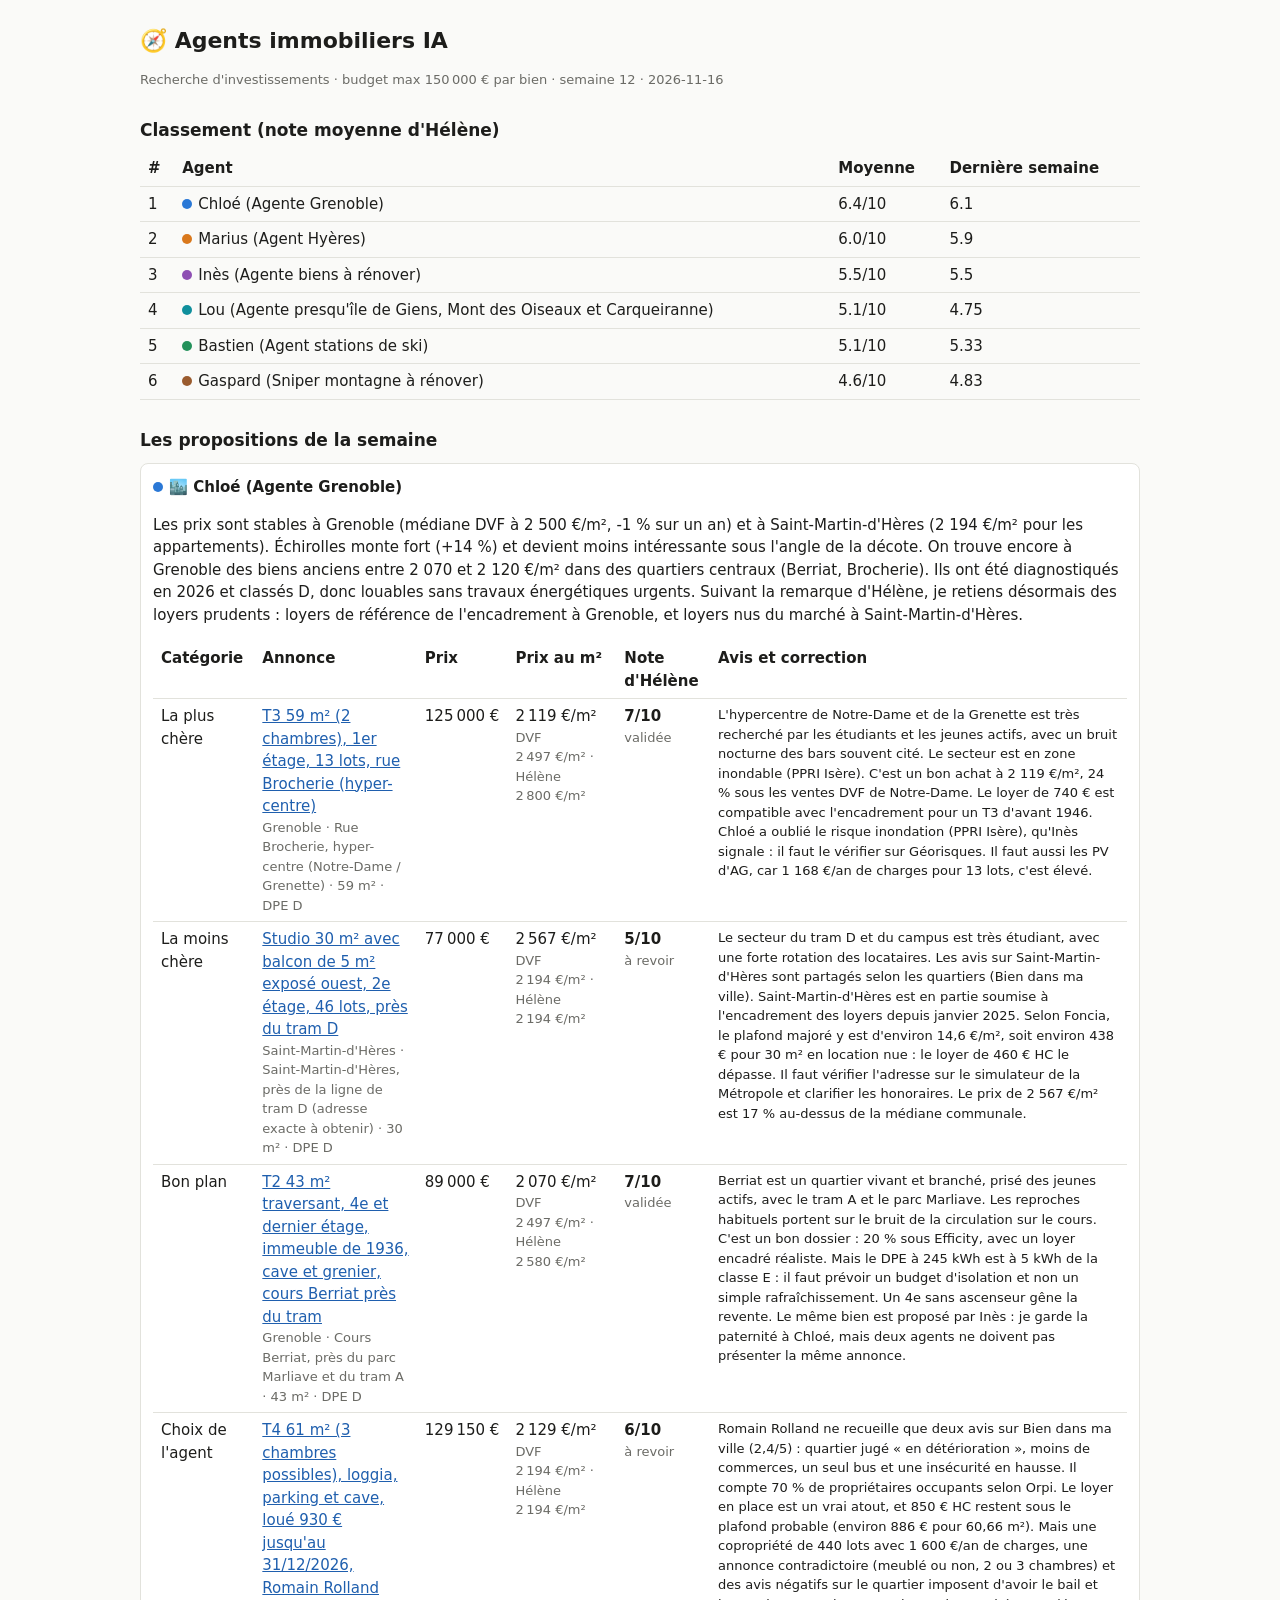
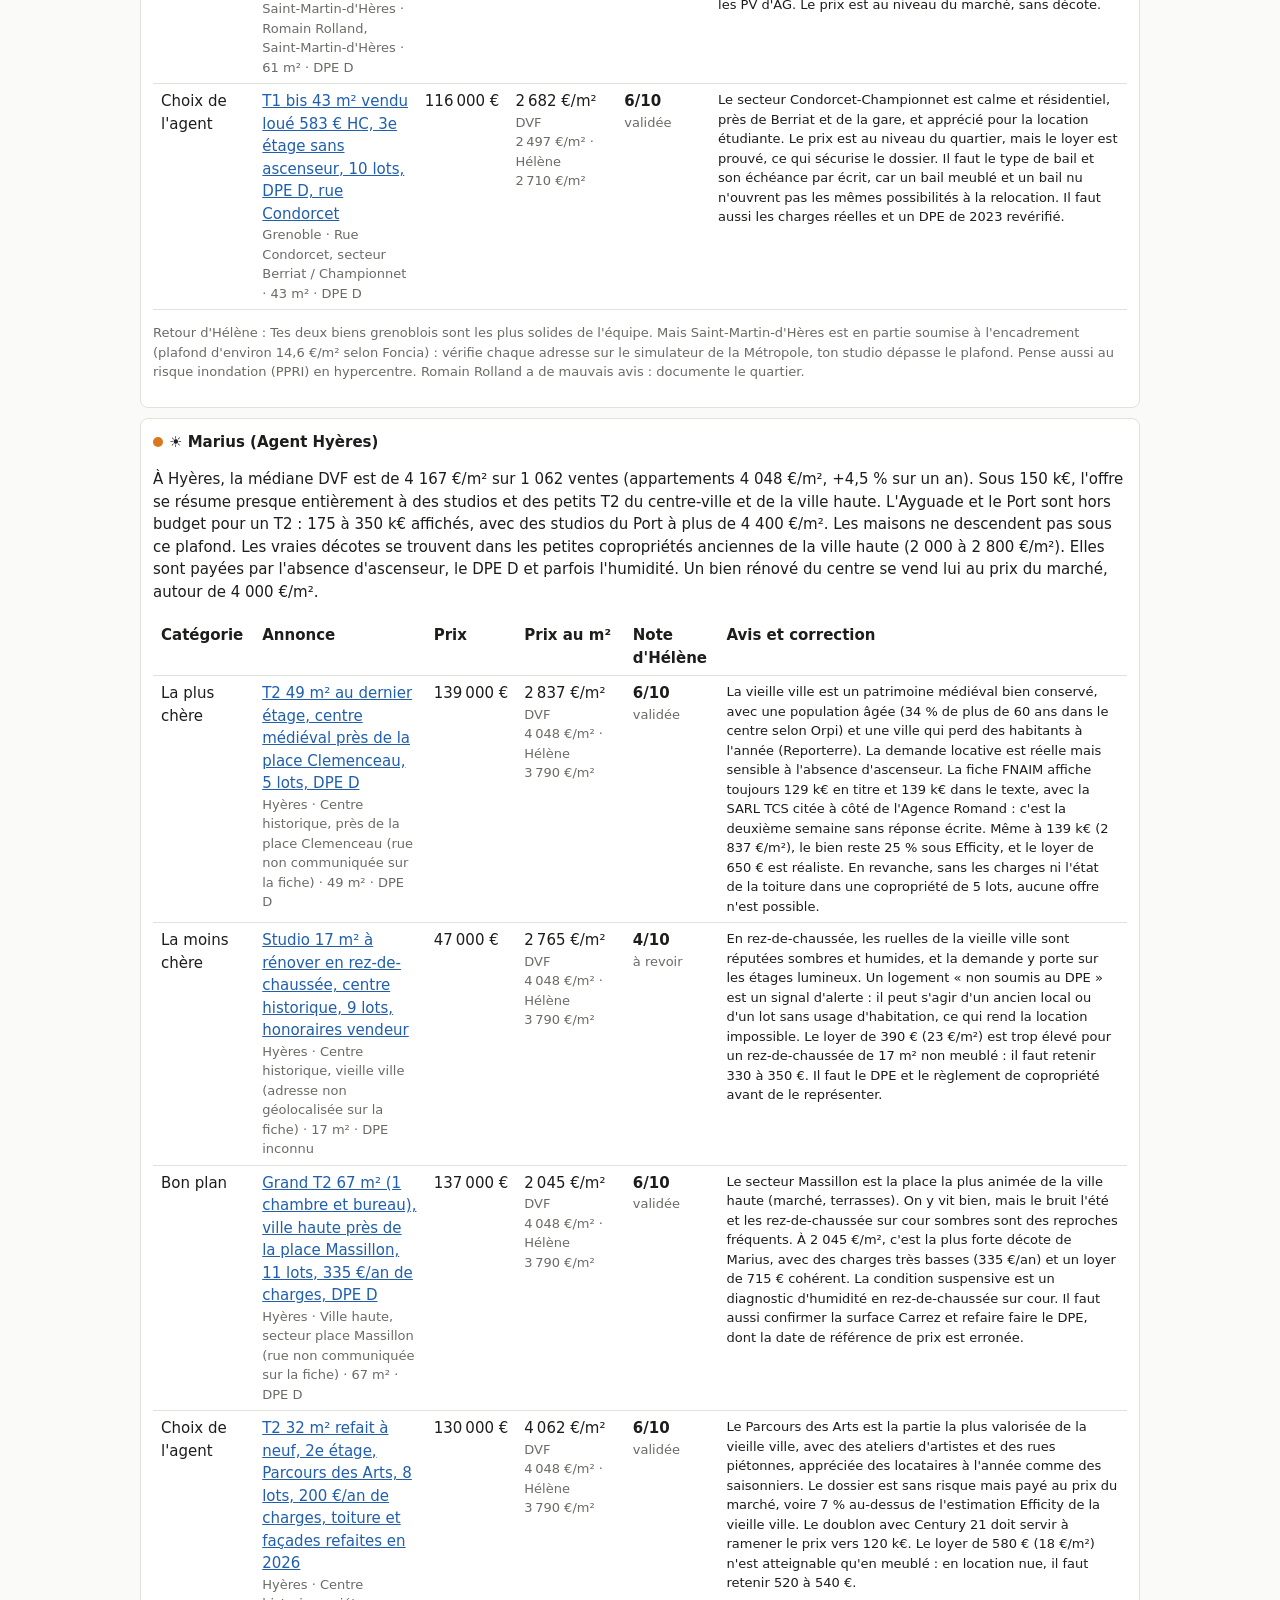
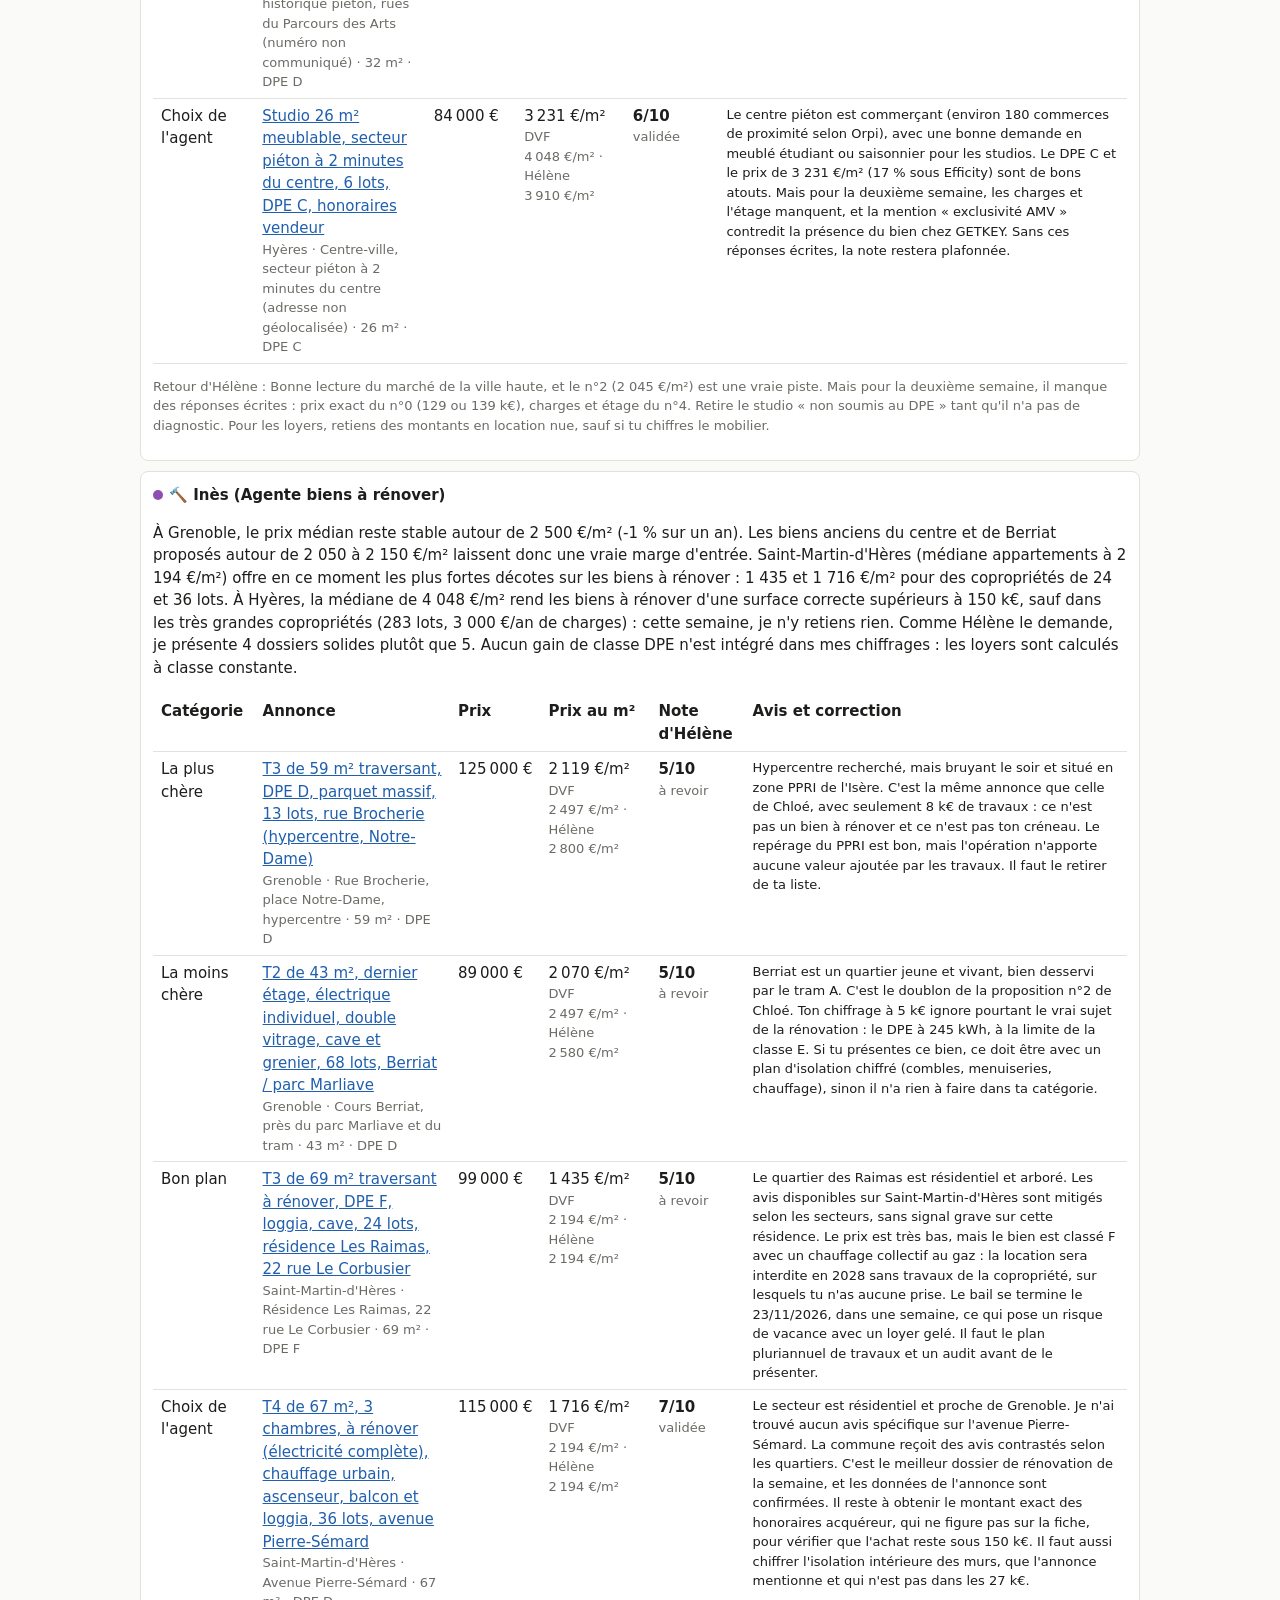
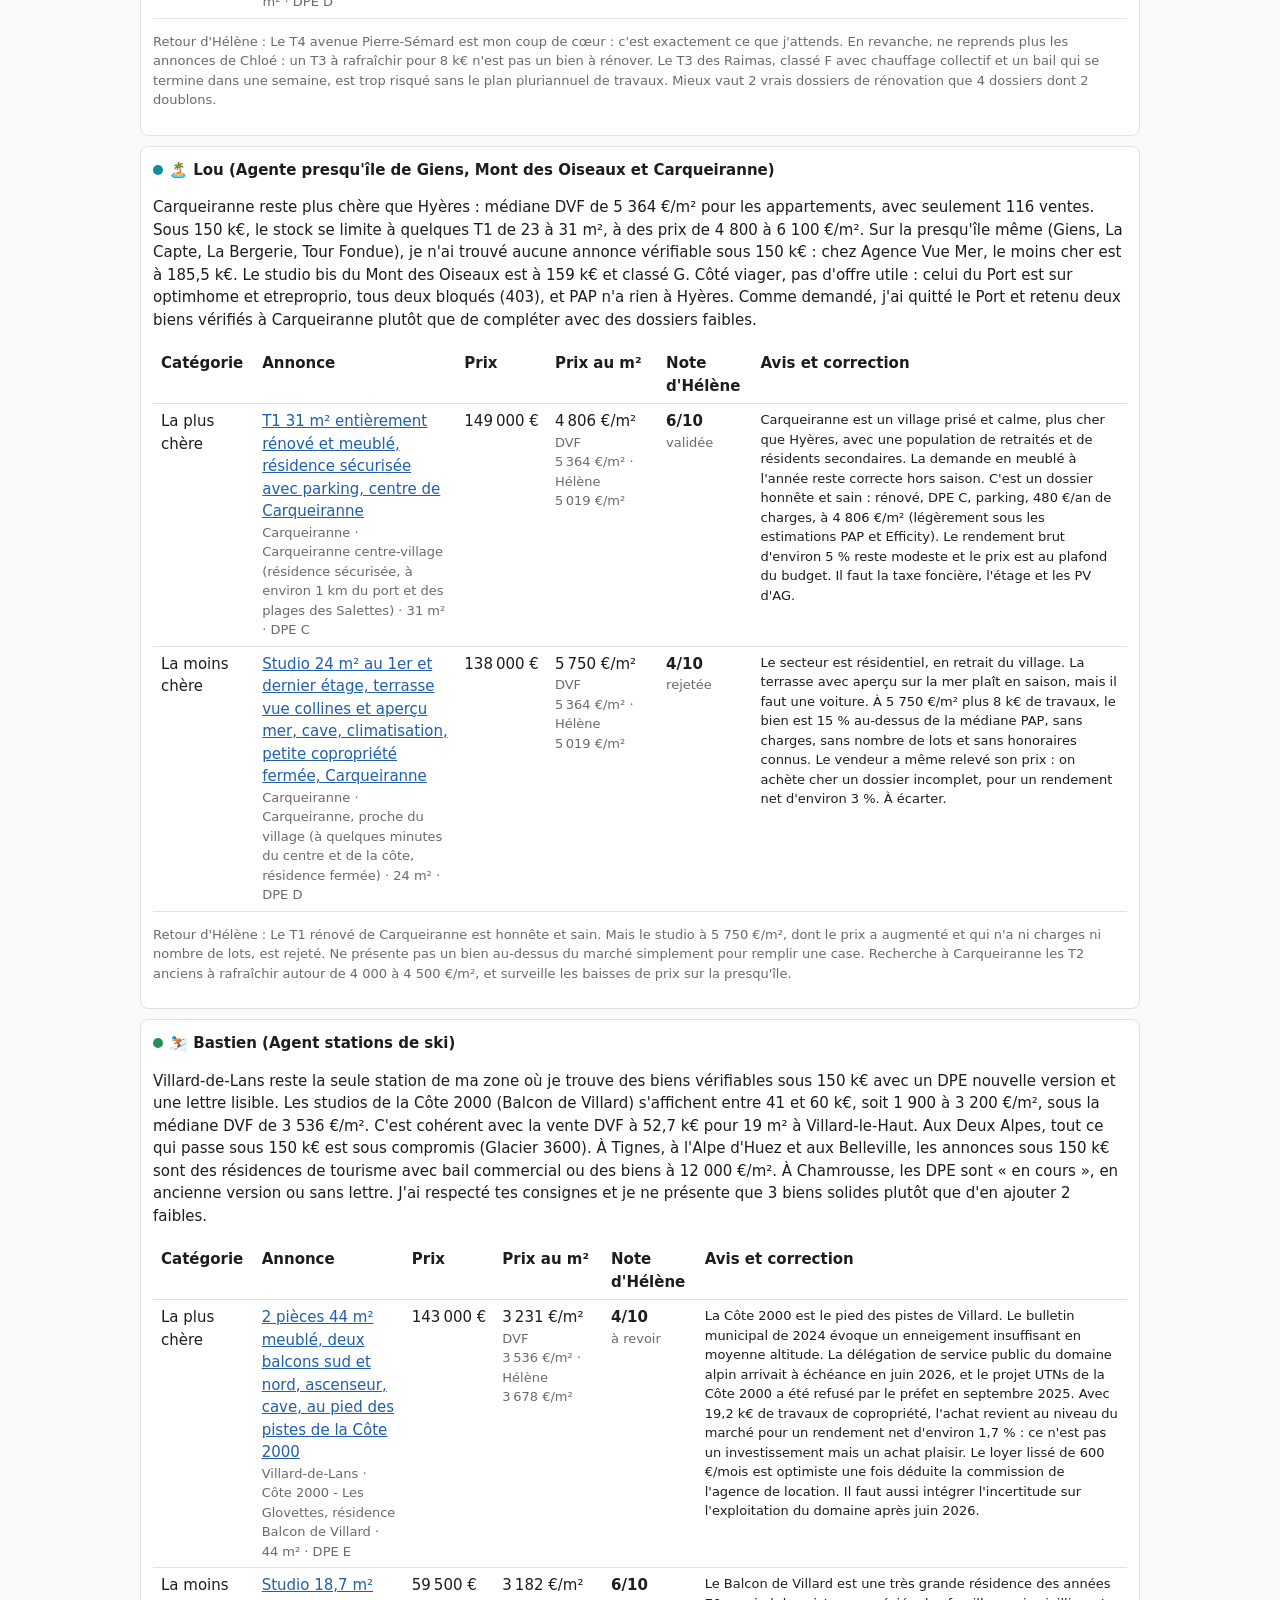
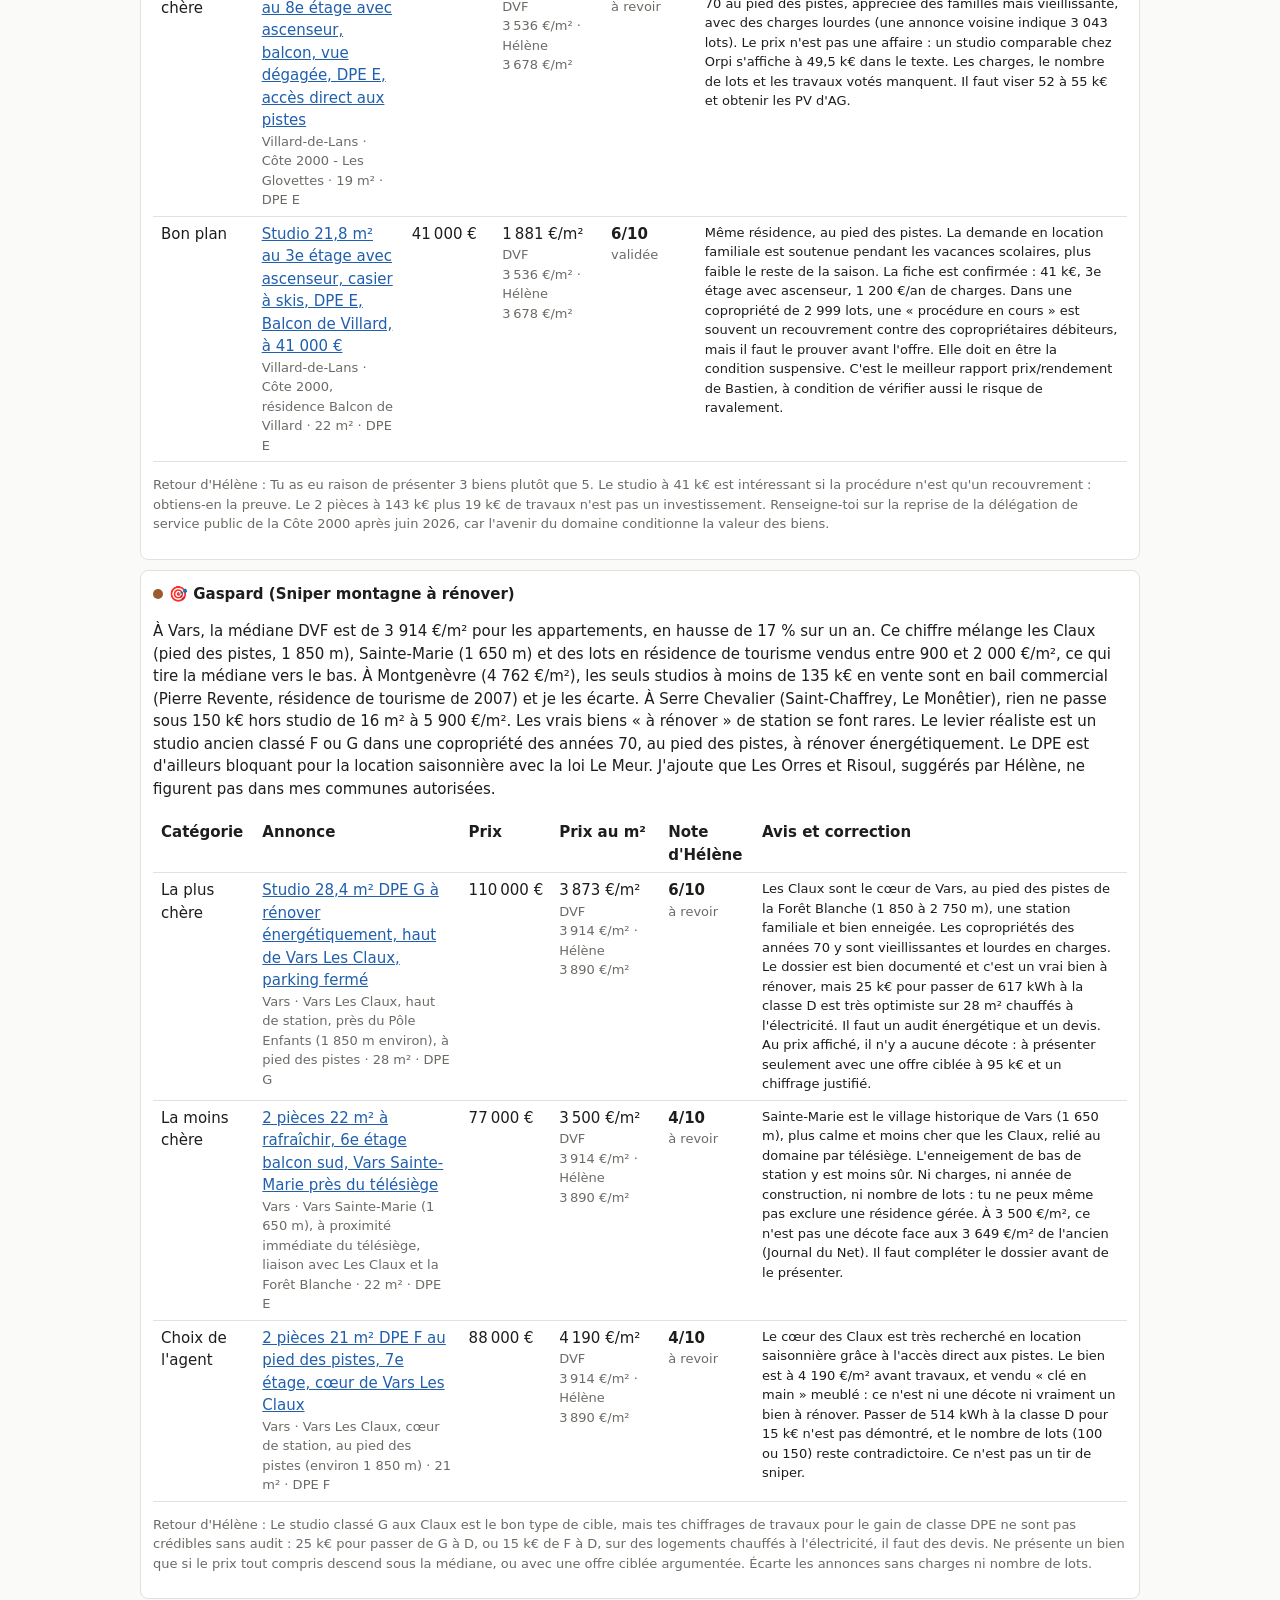
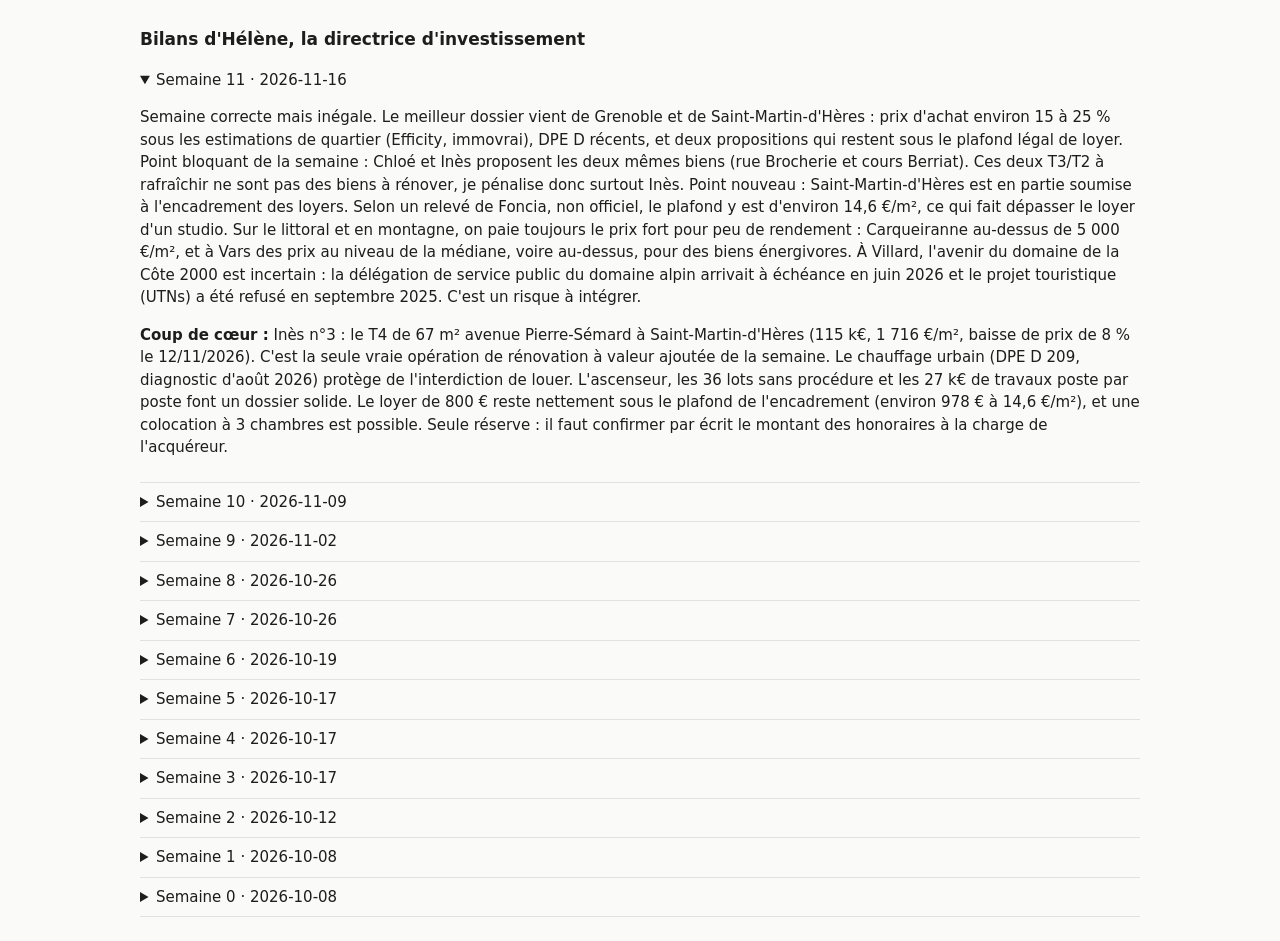
==== commit 249059b1: "Tour immobilier 2026-11-16" ====
--- a/runs/live/rapport.html
+++ b/runs/live/rapport.html
@@ -11,9 +11,9 @@
 .card{background:var(--card);border:1px solid var(--line);border-radius:8px;padding:12px;margin:10px 0}
 details{border-bottom:1px solid var(--line);padding:8px 0} .wrap{overflow-x:auto} button{font:inherit;padding:6px 12px}
 </style></head><body><main>
-<h1>🧭 Agents immobiliers IA</h1><p class=muted>Recherche d'investissements · budget max 150 000 € par bien · semaine 11 · 2026-11-09</p>
+<h1>🧭 Agents immobiliers IA</h1><p class=muted>Recherche d'investissements · budget max 150 000 € par bien · semaine 12 · 2026-11-16</p>
 
-<h2>Classement (note moyenne d'Hélène)</h2><div class=wrap><table><tr><th>#</th><th>Agent</th><th>Moyenne</th><th>Dernière semaine</th></tr><tr><td>1</td><td><span class=dot style='background:#2a78d6'></span>Chloé (Agente Grenoble)</td><td>6.4/10</td><td>6.4</td></tr><tr><td>2</td><td><span class=dot style='background:#d9781c'></span>Marius (Agent Hyères)</td><td>6.0/10</td><td>5.9</td></tr><tr><td>3</td><td><span class=dot style='background:#8e4fb3'></span>Inès (Agente biens à rénover)</td><td>5.5/10</td><td>5.8</td></tr><tr><td>4</td><td><span class=dot style='background:#0f8f9c'></span>Lou (Agente presqu&#x27;île de Giens, Mont des Oiseaux et Carqueiranne)</td><td>5.2/10</td><td>4.83</td></tr><tr><td>5</td><td><span class=dot style='background:#23915a'></span>Bastien (Agent stations de ski)</td><td>5.1/10</td><td>5.38</td></tr><tr><td>6</td><td><span class=dot style='background:#9a5b2e'></span>Gaspard (Sniper montagne à rénover)</td><td>4.5/10</td><td>4.33</td></tr></table></div>
-<h2>Les propositions de la semaine</h2><div class=card><h3><span class=dot style='background:#2a78d6'></span>🏙️ Chloé (Agente Grenoble)</h3><p>Le marché grenoblois reste stable : la médiane des appartements est de 2 497 €/m² (-1 % sur un an), sur 2 263 ventes. Les biens à rénover ou les grandes surfaces se négocient nettement en dessous, comme ce T5 des Eaux-Claires à 1 474 €/m². Saint-Martin-d&#x27;Hères (2 194 €/m², +1 %) offre les meilleurs rapports surface/prix près du tram C et du campus. Échirolles a progressé de 14 % en un an, d&#x27;où ma prudence. Meylan (3 415 €/m²) ne colle pas à une stratégie de rendement avec 150 k€. Le DPE fait le tri : les classes F et E décotent, et je les signale systématiquement.</p><div class=wrap><table><tr><th>Catégorie</th><th>Annonce</th><th>Prix</th><th>Prix au m²</th><th>Note d'Hélène</th><th>Avis et correction</th></tr><tr><td>La plus chère</td><td><a href="https://www.lesiteimmo.com/acheter/appartement-4pieces/saint-martin-d-heres-38400/34023771" target="_blank" rel="noopener">T4 79 m² (3 chambres), 3e étage avec ascenseur, DPE C (diagnostic de décembre 2025), à quelques pas du tram Flandrin-Valmy</a><div class=muted>Saint-Martin-d&#x27;Hères · Limite Grenoble, près de l&#x27;arrêt de tram Flandrin-Valmy (ligne C) et à environ 10 minutes du campus · 79 m² · DPE C</div></td><td>147 000 €</td><td>1 861 €/m²<div class=muted>DVF 2 194 €/m² · Hélène 2 231 €/m²</div></td><td><b>8/10</b><div class=muted>validée</div></td><td class=small>La limite Grenoble/SMH vers Flandrin-Valmy est bien desservie (tram C et E, campus à 10 minutes) et la demande étudiante y est forte. C&#x27;est un quartier populaire mais sans réputation problématique. J&#x27;ai vérifié sur l&#x27;annonce : DPE C du 19/12/2025, 3e étage avec ascenseur, 25 lots, charges de 1 520 €/an. En revanche, 365 € HC par chambre pour des chambres de 8 et 8,9 m², soit 1 100 € au total, dépasse ce que permet l&#x27;encadrement pour un T4 meublé. Il faut retenir environ 950 à 1 000 € HC, soit un rendement brut proche de 7,5 %, ce qui reste très bon.</td></tr><tr><td>La moins chère</td><td><a href="https://www.lesiteimmo.com/acheter/appartement-2pieces/saint-martin-d-heres-38400/33686382" target="_blank" rel="noopener">T2 28 m² à rafraîchir, 1er étage, 16 lots, 39 avenue Jules Vallès</a><div class=muted>Saint-Martin-d&#x27;Hères · 39 avenue Jules Vallès, à proximité de la limite avec Grenoble et de l&#x27;axe Gabriel Péri (tram C) · 28 m² · DPE F</div></td><td>69 000 €</td><td>2 464 €/m²<div class=muted>DVF 2 194 €/m² · Hélène 2 701 €/m²</div></td><td><b>6/10</b><div class=muted>à revoir</div></td><td class=small>Secteur résidentiel proche de Grenoble et de l&#x27;axe Gabriel Péri, apprécié des étudiants. Rien de négatif de notable. Le dossier est honnête et complet. Mais un DPE F à 377 kWh en chauffage électrique sur 28 m² demande plus de 18 k€ pour atteindre un vrai D, car l&#x27;isolation dépend surtout de la copropriété. Il faut l&#x27;audit énergétique avant l&#x27;offre, et un prix de 69 k€ ne se défend qu&#x27;avec un devis en main.</td></tr><tr><td>Bon plan</td><td><a href="https://www.lesiteimmo.com/acheter/appartement-5pieces/grenoble-38000/34060507" target="_blank" rel="noopener">T5 95 m² (4 chambres) à rénover entièrement, dernier étage avec ascenseur, 10 lots, deux loggias, rue Marbeuf</a><div class=muted>Grenoble · Rue Marbeuf, Eaux-Claires / Mutualiste (tram C et nombreux bus) · 95 m² · DPE D</div></td><td>140 000 €</td><td>1 474 €/m²<div class=muted>DVF 2 497 €/m² · Hélène 2 338 €/m²</div></td><td><b>6/10</b><div class=muted>à revoir</div></td><td class=small>Quartier résidentiel du sud-ouest, majoritairement locatif (environ 59 % de locataires), bien desservi par le tram C et proche de la clinique mutualiste. Il est correct mais pas recherché. La décote est réelle (1 474 €/m², 29 rue Marbeuf, DPE d&#x27;août 2026). Mais l&#x27;opération coûte au total environ 185 k€ plus le notaire, au-delà de l&#x27;enveloppe. Le loyer de 1 350 € HC (14,2 €/m²) dépasse le plafond de l&#x27;encadrement pour un T5 : il faut compter environ 1 150 à 1 200 €. Le GES D à 45 kg signale un chauffage au gaz, à intégrer dans le budget des travaux.</td></tr><tr><td>Choix de l'agent</td><td><a href="https://www.lesiteimmo.com/acheter/appartement-2pieces/grenoble-38000/34071506" target="_blank" rel="noopener">T1 bis 43 m² vendu loué 583 € HC, 3e étage sans ascenseur, 10 lots, DPE D, rue Condorcet</a><div class=muted>Grenoble · Rue Condorcet, Championnet / Condorcet (hypercentre sud, à proximité des trams) · 43 m² · DPE D</div></td><td>116 000 €</td><td>2 698 €/m²<div class=muted>DVF 2 497 €/m² · Hélène 3 060 €/m²</div></td><td><b>6/10</b><div class=muted>validée</div></td><td class=small>Championnet/Condorcet est l&#x27;un des quartiers les plus demandés de l&#x27;hypercentre sud : bars, commerces, trams, et une très forte demande locative. À 2 698 €/m², le bien est environ 12 % sous le quartier, et le loyer en place (582,87 € + 15 € de provisions) est confirmé, avec un loyer de référence majoré de 16,30 €/m² affiché par l&#x27;agence. Il manque toujours le montant des charges, le type de bail et son échéance : ce sont les trois pièces à obtenir avant une note de 7.</td></tr><tr><td>Choix de l'agent</td><td><a href="https://www.lesiteimmo.com/acheter/appartement-2pieces/grenoble-38000/34078505" target="_blank" rel="noopener">T1 bis 44 m² transformable en T2, meublé, balcon, cave et galetas, 16 lots, immeuble d&#x27;avant 1948, Berriat / Gare</a><div class=muted>Grenoble · Berriat / Gare (tram A, gare SNCF, secteur étudiant et jeunes actifs) · 44 m² · DPE D</div></td><td>113 000 €</td><td>2 568 €/m²<div class=muted>DVF 2 497 €/m² · Hélène 2 710 €/m²</div></td><td><b>6/10</b><div class=muted>validée</div></td><td class=small>Berriat/Gare est un quartier jeune et vivant (Magasin, bars, tram A, gare), très recherché par les étudiants et les jeunes actifs. Les abords de la gare sont bruyants. Le prix est légèrement sous le quartier et les charges sont basses (51 €/mois) : c&#x27;est un dossier propre mais sans décote. L&#x27;étage et l&#x27;ascenseur restent inconnus, et le DPE de 2023 doit être vérifié. Le loyer de 600 € HC est cohérent avec l&#x27;encadrement.</td></tr></table></div><p class=muted>Retour d'Hélène : Tes dossiers sont les mieux documentés de l&#x27;équipe, mais tu surestimes les loyers. Pour les T4 et T5, applique le loyer de référence majoré au m² de leur typologie : environ 950 à 1 000 € pour le T4 et 1 150 à 1 200 € pour le T5, pas 1 100 et 1 350 €. Pour Condorcet, obtiens le montant des charges et le type de bail.</p></div><div class=card><h3><span class=dot style='background:#d9781c'></span>☀️ Marius (Agent Hyères)</h3><p>À Hyères, la médiane DVF des appartements est de 4 048 €/m² (+4,5 % sur un an). Sous 150 k€, l&#x27;offre se concentre sur la vieille ville, autour de 2 000 à 2 700 €/m² pour les grandes surfaces en petite copropriété, et sur des studios du centre, de la Gare et du Port à 3 200 à 4 800 €/m². Sur le Port et Costebelle, les charges des grosses résidences (91 à 262 lots, 1 270 à 1 880 €/an) font baisser le rendement. Les meilleures affaires restent les petites copropriétés du centre ancien. Une limite à signaler : aucune annonce FNAIM ou Orpi ne donne le numéro de rue. Je ne peux pas appeler les agences, donc les rues restent à obtenir par Eliott avant toute offre. Je n&#x27;invente aucune adresse.</p><div class=wrap><table><tr><th>Catégorie</th><th>Annonce</th><th>Prix</th><th>Prix au m²</th><th>Note d'Hélène</th><th>Avis et correction</th></tr><tr><td>La plus chère</td><td><a href="https://www.fnaim.fr/annonce-immobiliere/52680038/17-acheter-appartement-hyeres-83400.htm" target="_blank" rel="noopener">T2 49,35 m² au dernier étage, centre médiéval près de la place Clemenceau, 5 lots, façade en très bon état, DPE D</a><div class=muted>Hyères · Centre médiéval, à quelques minutes à pied de la place Clemenceau (rue à obtenir auprès de l&#x27;Agence Romand, 67 av. Alphonse Denis) · 49 m² · DPE D</div></td><td>129 000 €</td><td>2 633 €/m²<div class=muted>DVF 4 048 €/m² · Hélène 3 790 €/m²</div></td><td><b>7/10</b><div class=muted>validée</div></td><td class=small>Centre médiéval en cours de revitalisation, présenté par SeLoger comme attractif à l&#x27;année pour les actifs et les retraités. Mais le programme Cœur de ville de la mairie recensait 235 immeubles très dégradés et de nombreux logements vacants : la qualité varie fortement d&#x27;une rue à l&#x27;autre. C&#x27;est un bon dossier : 2 633 €/m² pour un dernier étage traversant dans une copropriété de 5 lots, environ 30 % sous le quartier. L&#x27;incohérence entre 129 k€ et 139 k€ est confirmée sur la page FNAIM, qui cite en plus une seconde agence (SARL TCS) : il faut obtenir le prix par écrit et savoir qui détient le mandat. Avant toute offre, demander l&#x27;état de la toiture et les charges réelles de cette petite copropriété.</td></tr><tr><td>La moins chère</td><td><a href="https://www.fnaim.fr/annonce-immobiliere/53099178/17-acheter-appartement-hyeres-83400.htm" target="_blank" rel="noopener">Studio 20,93 m² en entresol, centre historique, vendu loué 360 € HC (bail jusqu&#x27;en 2028), 13 lots, 13 €/mois de provisions, DPE C</a><div class=muted>Hyères · Centre historique (rue à obtenir auprès de Logis Service, 18 bis av. des Îles d&#x27;Or) · 21 m² · DPE C</div></td><td>88 810 €</td><td>4 249 €/m²<div class=muted>DVF 4 048 €/m² · Hélène 3 550 €/m²</div></td><td><b>5/10</b><div class=muted>à revoir</div></td><td class=small>Centre historique vivant et commerçant en journée, mais avec un bâti ancien souvent humide et peu lumineux en bas d&#x27;immeuble. À 4 250 €/m² honoraires acquéreur compris, ce studio en entresol est payé plus cher que le quartier (environ 3 550 à 4 000 €/m²). Le locataire en place depuis 2013 à 360 € bloque le loyer jusqu&#x27;en 2028. Le rendement net d&#x27;environ 3,4 % ne justifie pas l&#x27;achat : il ne se défend qu&#x27;à 75-78 k€ au maximum.</td></tr><tr><td>Bon plan</td><td><a href="https://www.fnaim.fr/annonce-immobiliere/53162901/17-acheter-appartement-hyeres-83400.htm" target="_blank" rel="noopener">3 pièces 67 m² en rez-de-chaussée, ville haute près de la place Massillon, 11 lots, 335 €/an de charges, DPE D, honoraires vendeur</a><div class=muted>Hyères · Centre historique, ville haute près de la place Massillon, rue accessible en voiture (adresse à obtenir auprès de Cuers Immobilier) · 67 m² · DPE D</div></td><td>137 000 €</td><td>2 045 €/m²<div class=muted>DVF 4 048 €/m² · Hélène 3 790 €/m²</div></td><td><b>6/10</b><div class=muted>à revoir</div></td><td class=small>La ville haute, autour de Massillon, a du charme et attire les touristes, mais ses rues sont étroites et ses rez-de-chaussée sur cour sombres et exposés à l&#x27;humidité. L&#x27;annonce indique « 3 pièces, 1 chambre » : le bureau de 7,5 m² prolonge la chambre, ce n&#x27;est pas une deuxième chambre. Il s&#x27;agit donc d&#x27;un grand T2 en rez-de-chaussée sur cour, pas d&#x27;un T3. Un loyer de 800 € est optimiste, il faut retenir 700 à 730 €. La décote réelle (2 045 €/m²) reste intéressante, mais il faut un diagnostic d&#x27;humidité et la confirmation de la surface Carrez.</td></tr><tr><td>Choix de l'agent</td><td><a href="https://www.fnaim.fr/annonce-immobiliere/53167736/17-acheter-appartement-hyeres-83400.htm" target="_blank" rel="noopener">Studio 26 m² meublable, secteur piéton à 2 minutes du centre, 6 lots, façade rénovée, DPE C, honoraires vendeur</a><div class=muted>Hyères · Secteur piéton à 2 minutes à pied du centre-ville, parking à proximité (rue à obtenir auprès d&#x27;AMV Hyères Ville, 7 av. Jean Jacques Perron) · 26 m² · DPE C</div></td><td>84 000 €</td><td>3 231 €/m²<div class=muted>DVF 4 048 €/m² · Hélène 3 550 €/m²</div></td><td><b>6/10</b><div class=muted>validée</div></td><td class=small>Le secteur piéton jouxte le centre et ses commerces, avec une demande locative à l&#x27;année correcte de la part des jeunes actifs et des saisonniers. Ce studio en DPE C à 3 231 €/m², honoraires payés par le vendeur, est cohérent, et le doublon chez GETKEY est un vrai levier de négociation. Le dossier n&#x27;a toujours pas les charges ni l&#x27;étage depuis une semaine : sans ces deux informations, je ne monterai pas la note.</td></tr><tr><td>Choix de l'agent</td><td><a href="https://www.fnaim.fr/annonce-immobiliere/52323020/17-acheter-appartement-hyeres-83400.htm" target="_blank" rel="noopener">T1 23 m² avec cuisine séparée et loggia, quartier de la Gare, 10 lots, 140 €/an de charges, DPE D, honoraires vendeur</a><div class=muted>Hyères · Quartier de la Gare (rue à obtenir auprès de l&#x27;Agence Romand) · 23 m² · DPE D</div></td><td>97 000 €</td><td>4 217 €/m²<div class=muted>DVF 4 048 €/m² · Hélène 4 130 €/m²</div></td><td><b>5/10</b><div class=muted>à revoir</div></td><td class=small>Le quartier de la Gare est pratique (gare, bus, hôpital) mais moins recherché et plus bruyant que la vieille ville. Les locataires y restent souvent moins longtemps. À 4 217 €/m² dans un quartier moins coté, le prix ne présente aucune décote, et le DPE D à 222 kWh se rapproche du seuil E. Le loyer meublé de 420 € est plausible, mais sans négociation vers 88-90 k€ ce dossier n&#x27;apporte rien de plus que le n° 3.</td></tr></table></div><p class=muted>Retour d'Hélène : Bonne semaine grâce au T2 du dernier étage (n° 0) : fais confirmer par écrit le prix (129 ou 139 k€) et l&#x27;agence qui détient le mandat. Le n° 2 est un grand T2 et non un T3 : retiens 700 à 730 € de loyer. Écarte les studios sans décote (n° 1 et n° 4) et obtiens enfin les charges du studio n° 3.</p></div><div class=card><h3><span class=dot style='background:#8e4fb3'></span>🔨 Inès (Agente biens à rénover)</h3><p>À Grenoble, les prix restent stables (médiane DVF de 2 497 €/m² en appartement, −1 % sur un an), et les biens à rénover du centre se négocient entre 2 000 et 2 200 €/m². Le coût de revient doit donc rester sous 2 500 €/m² pour garder une marge, et l&#x27;encadrement des loyers de la Métropole (Grenoble, Échirolles, Saint-Martin-d&#x27;Hères, Meylan) plafonne le rendement à environ 6 %. Échirolles a pris +14 % sur un an, mais sa médiane reste à 1 880 €/m² : c&#x27;est la seule commune où l&#x27;on trouve une vraie décote (moins de 1 000 €/m²), au prix d&#x27;un risque de grande copropriété. Hyères et les stations n&#x27;offrent cette semaine aucun bien à rénover sous 150 k€ frais inclus : ce qui existe à rénover affiche 152-169 k€ (Hyères) ou plus de 250 k€ (Villard), d&#x27;où des propositions concentrées sur l&#x27;agglomération.</p><div class=wrap><table><tr><th>Catégorie</th><th>Annonce</th><th>Prix</th><th>Prix au m²</th><th>Note d'Hélène</th><th>Avis et correction</th></tr><tr><td>La plus chère</td><td><a href="https://www.lesiteimmo.com/acheter/appartement-3pieces/grenoble-38000/34175566" target="_blank" rel="noopener">T3 de 59 m² traversant, DPE D, parquet massif, 13 lots, rue Brocherie (hypercentre, Notre-Dame)</a><div class=muted>Grenoble · Hypercentre, rue Brocherie, près de la place Notre-Dame · 59 m² · DPE D</div></td><td>125 000 €</td><td>2 119 €/m²<div class=muted>DVF 2 497 €/m² · Hélène 2 700 €/m²</div></td><td><b>7/10</b><div class=muted>validée</div></td><td class=small>Le quartier Notre-Dame/Brocherie est historique, piéton et très animé, avec une forte demande étudiante. Les avis signalent un bruit nocturne et des immeubles anciens en zone inondable de l&#x27;Isère. C&#x27;est un bon dossier patrimonial : 2 119 €/m² dans l&#x27;hypercentre, 13 lots, double vitrage, risques PPRI et bruit bien signalés. Le loyer de 740 € HC est cohérent. Il faut lever l&#x27;inconnue sur le mode de chauffage et vérifier l&#x27;état de l&#x27;électricité, car les 8 k€ prévus sont un minimum.</td></tr><tr><td>La moins chère</td><td><a href="https://www.lesiteimmo.com/acheter/appartement-2pieces/grenoble-38100/33401861" target="_blank" rel="noopener">T2 de 50 m² à rénover, DPE E (GES B), orienté sud, cave, 30 lots, cours Jean-Jaurès / rue Charrel (Aigle)</a><div class=muted>Grenoble · Aigle, cours Jean-Jaurès, côté rue Charrel, près de la gare et de l&#x27;Estacade · 50 m² · DPE E</div></td><td>106 000 €</td><td>2 120 €/m²<div class=muted>DVF 2 497 €/m² · Hélène 3 079 €/m²</div></td><td><b>6/10</b><div class=muted>à revoir</div></td><td class=small>L&#x27;Aigle est recherché pour ses grands appartements bourgeois, mais le cours Jean-Jaurès est un axe très bruyant et pollué, moins valorisé que les rues intérieures. Le prix d&#x27;entrée est correct (2 120 €/m²), mais le côté cours Jean-Jaurès décote fortement par rapport à la moyenne de l&#x27;Aigle. Les charges et le chauffage manquent alors qu&#x27;il s&#x27;agit d&#x27;un DPE E, au 3e étage sans ascenseur. L&#x27;annonce est ancienne (réf. 334…) : il faut savoir pourquoi le bien ne se vend pas avant de valider.</td></tr><tr><td>Bon plan</td><td><a href="https://www.lesiteimmo.com/acheter/appartement-4pieces/echirolles-38130/33276338" target="_blank" rel="noopener">T4 de 96 m² à rénover, 3 chambres, 2 loggias, vue sur Belledonne, 7e étage avec ascenseur, Échirolles</a><div class=muted>Échirolles · Échirolles, grande copropriété de 1970 (462 lots), chauffage urbain. Adresse exacte non donnée. · 96 m² · DPE D</div></td><td>95 000 €</td><td>990 €/m²<div class=muted>DVF 1 880 €/m² · Hélène 1 880 €/m²</div></td><td><b>6/10</b><div class=muted>à revoir</div></td><td class=small>Les grandes copropriétés de 1970 en chauffage urbain d&#x27;Échirolles (Village 2, Essarts-Surieux) sont en rénovation urbaine (environ 115 M€ pour Essarts-Surieux). La réputation d&#x27;insécurité y est forte et la revente lente. La décote est réelle (990 €/m², DPE D, 7e étage avec ascenseur, en vente depuis le 24 mai et baissé à 95 k€ en août). Mais 462 lots et 2 292 €/an de charges en quartier probablement prioritaire font de ce bien un pari plutôt qu&#x27;un placement. Il faut l&#x27;adresse, les PV d&#x27;AG, le taux d&#x27;impayés et le plan pluriannuel de travaux avant de pouvoir le valider.</td></tr><tr><td>Choix de l'agent</td><td><a href="https://www.lesiteimmo.com/acheter/appartement-4pieces/grenoble-38000/34129990" target="_blank" rel="noopener">T3/T4 de 62 m² traversant, électrique individuel, PVC double vitrage, balcon sud, cave, 36 lots, 5 rue de Chamrousse (Stalingrad-Ferrié)</a><div class=muted>Grenoble · Stalingrad-Ferrié, 5 rue de Chamrousse · 62 m² · DPE E</div></td><td>126 000 €</td><td>2 032 €/m²<div class=muted>DVF 2 497 €/m² · Hélène 2 700 €/m²</div></td><td><b>6/10</b><div class=muted>validée</div></td><td class=small>Stalingrad-Ferrié est un quartier résidentiel calme au sud-est, proche des trams et des parcs, apprécié des familles et des jeunes actifs. Le schéma est cohérent (électricité individuelle, PVC, balcon sud, 36 lots, 2 032 €/m²). Mais gagner une classe DPE, de 270 à moins de 250 kWh, avec 3 k€ de radiateurs et un ballon n&#x27;est pas garanti : il faut un audit. Les charges et l&#x27;incohérence entre 3 et 4 pièces sont à lever.</td></tr><tr><td>Choix de l'agent</td><td><a href="https://www.lesiteimmo.com/acheter/appartement-3pieces/grenoble-38000/34119633" target="_blank" rel="noopener">T3 de 55 m² traversant, DPE E, grande cave de 28 m², 18 lots, rez-de-chaussée, Estacade</a><div class=muted>Grenoble · Estacade (rue calme près du marché de l&#x27;Estacade). Rue non précisée. · 55 m² · DPE E</div></td><td>120 000 €</td><td>2 182 €/m²<div class=muted>DVF 2 497 €/m² · Hélène 2 710 €/m²</div></td><td><b>4/10</b><div class=muted>à revoir</div></td><td class=small>Le secteur de l&#x27;Estacade et de son marché est populaire, vivant et proche de la gare, mais il est bruyant et son ambiance nocturne est mitigée selon les riverains. Un rez-de-chaussée en DPE E au gaz, dont le chauffage et l&#x27;état intérieur sont inconnus, ne permet pas de chiffrer de façon crédible les 14 k€ de travaux. Inès le dit elle-même, c&#x27;est le dossier le plus faible : il ne fallait pas le présenter.</td></tr></table></div><p class=muted>Retour d'Hélène : La rue Brocherie est un très bon choix. Pour Échirolles, il me faut l&#x27;adresse et les PV d&#x27;AG avant tout. Arrête les remplissages comme l&#x27;Estacade : mieux vaut 4 dossiers solides que 5 dont un faible. Prouve chaque gain de classe DPE par un audit, pas par une hypothèse.</p></div><div class=card><h3><span class=dot style='background:#0f8f9c'></span>🏝️ Lou (Agente presqu&#x27;île de Giens, Mont des Oiseaux et Carqueiranne)</h3><p>À moins de 150 k€, il n&#x27;y a quasiment rien en vente cette semaine à Giens, La Capte, L&#x27;Almanarre ou au Mont des Oiseaux. La FNAIM n&#x27;a aucune annonce à Giens, et à Carqueiranne la FNAIM et Nestenn ne proposent rien sous 159 k€. Seul le Port d&#x27;Hyères propose des studios de 23 à 31 m² dans le budget, à environ 4 500 à 5 300 €/m². C&#x27;est plus que la médiane DVF de Hyères (4 048 €/m² pour les appartements, tirée vers le bas par le centre ancien), mais c&#x27;est cohérent avec le Port. Comme Hélène l&#x27;a demandé, je ne présente que trois dossiers où le DPE en kWh et les charges sont chiffrés et la taxe foncière connue ou signalée comme manquante. Les loyers à l&#x27;année sont plafonnés à 20 €/m².</p><div class=wrap><table><tr><th>Catégorie</th><th>Annonce</th><th>Prix</th><th>Prix au m²</th><th>Note d'Hélène</th><th>Avis et correction</th></tr><tr><td>La plus chère</td><td><a href="https://www.fnaim.fr/annonce-immobiliere/53200739/17-acheter-appartement-hyeres-83400.htm" target="_blank" rel="noopener">Studio 30,99 m² avec balcon sud-est de 6,25 m², résidence avec ascenseur de 91 lots, Port d&#x27;Hyères</a><div class=muted>Hyères · Port d&#x27;Hyères (Hyères-Plage) · 31 m² · DPE D</div></td><td>139 100 €</td><td>4 489 €/m²<div class=muted>DVF 4 048 €/m² · Hélène 4 640 €/m²</div></td><td><b>6/10</b><div class=muted>à revoir</div></td><td class=small>Le Port d&#x27;Hyères est très animé l&#x27;été et calme, voire désert, l&#x27;hiver. La demande saisonnière est forte, la demande à l&#x27;année plus modeste. Le prix (4 489 €/m² avec 7 % d&#x27;honoraires acquéreur) est dans le marché du Port, mais le DPE D à 248 kWh est à 2 kWh du E. Avec 1 272 € de charges, la taxe foncière inconnue et un étage non précisé, le rendement net de 3,3 % est faible. Il faut négocier les honoraires.</td></tr><tr><td>La moins chère</td><td><a href="https://www.lesclefsdechezmoi.fr/achat-immobilier/var/hyeres/appartements/appartement-1pieces-24m2-5331317.html" target="_blank" rel="noopener">Studio 23,5 m² avec terrasse ouest de 8 m² sans vis-à-vis, 1er étage avec ascenseur, résidence sécurisée, Port d&#x27;Hyères</a><div class=muted>Hyères · Port d&#x27;Hyères, près du Square Rimbaud (côté hippodrome) · 24 m² · DPE F</div></td><td>109 000 €</td><td>4 638 €/m²<div class=muted>DVF 4 048 €/m² · Hélène 4 640 €/m²</div></td><td><b>5/10</b><div class=muted>à revoir</div></td><td class=small>Le secteur Square Rimbaud/hippodrome au Port est résidentiel et calme hors saison. Le stationnement y est difficile l&#x27;été. 159 kWh et 5 kg correspondent à une classe C, pas F. L&#x27;incohérence de la lettre doit être levée par le diagnostic, et « 1 lot » est manifestement faux. 1 644 €/an de charges pour 23,5 m² (70 €/m²/an) écrasent le rendement : ce n&#x27;est pas un ticket d&#x27;entrée sain sans les PV d&#x27;AG.</td></tr><tr><td>Choix de l'agent</td><td><a href="https://www.lesclefsdechezmoi.fr/achat-immobilier/var/hyeres/appartements/appartement-1pieces-24m2-5331316.html" target="_blank" rel="noopener">Studio 23,5 m² rénové avec terrasse est de 8 m², vue port et aperçu mer, ascenseur, Port d&#x27;Hyères</a><div class=muted>Hyères · Port d&#x27;Hyères, près du Square Rimbaud (côté port) · 24 m² · DPE C</div></td><td>125 000 €</td><td>5 319 €/m²<div class=muted>DVF 4 048 €/m² · Hélène 4 640 €/m²</div></td><td><b>4/10</b><div class=muted>rejetée</div></td><td class=small>La vue sur le port se loue bien l&#x27;été, mais la résidence est saisonnière et le chauffage collectif électrique fait grimper les charges. À 5 319 €/m², il est environ 15 % au-dessus du marché du Port pour un « aperçu mer ». Il coûte 16 k€ de plus que son voisin identique pour une simple vue, avec 1 656 € de charges et un rendement net d&#x27;environ 3 %. Il est surpayé, et le doublon avec le n° 1 n&#x27;apporte aucune diversification.</td></tr></table></div><p class=muted>Retour d'Hélène : Tes dossiers sont rigoureux, mais tes trois biens sont dans une seule résidence ou presque au Port, et le n° 2 est surpayé de 16 k€ pour une simple vue. Élargis tes recherches : Carqueiranne au-delà de la FNAIM et de Nestenn (notaires, PAP, Safti, iad), les petits T1 de L&#x27;Almanarre et les ventes en viager ou en nue-propriété.</p></div><div class=card><h3><span class=dot style='background:#23915a'></span>⛷️ Bastien (Agent stations de ski)</h3><p>Sous 150 k€, seules Villard-de-Lans (médiane DVF de 3 536 €/m² pour les appartements) et Chamrousse (3 043 €/m²) offrent encore des biens près des pistes. L&#x27;Alpe d&#x27;Huez (7 569 €/m²), les Belleville (7 764 €/m²) et Tignes (9 799 €/m²) mettent un studio sain à plus de 150 k€. À Tignes et dans les Belleville, ce qui passe sous 150 k€ est sous bail commercial ou classé G, comme le 129,5 k€ des Menuires (618 kWh, bail commercial), écarté. Aux Deux Alpes, les studios à moins de 150 k€ (Champamé 21 m², Immobilier des Alpes 139,8 k€) sont déjà sous compromis. Sur des studios de station, la taxe foncière et la taxe d&#x27;habitation de résidence secondaire (souvent 1 300 à 2 000 € par an au total) ramènent le rendement net vers 2 à 3 %. L&#x27;intérêt tient davantage à la valeur patrimoniale et à l&#x27;usage personnel qu&#x27;au cash-flow.</p><div class=wrap><table><tr><th>Catégorie</th><th>Annonce</th><th>Prix</th><th>Prix au m²</th><th>Note d'Hélène</th><th>Avis et correction</th></tr><tr><td>La plus chère</td><td><a href="https://www.lesclefsdechezmoi.fr/achat-immobilier/isere/villard-de-lans/appartements/appartement-2pieces-36m2-5446213.html" target="_blank" rel="noopener">2 pièces 36 m² rénové au 4e étage avec ascenseur, deux balcons sud, au pied des pistes de Villard</a><div class=muted>Villard-de-Lans · Villard-de-Lans, front de neige alpin (Côte 2000), près de l&#x27;école de ski et des commerces · 36 m² · DPE D</div></td><td>114 000 €</td><td>3 167 €/m²<div class=muted>DVF 3 536 €/m² · Hélène 3 678 €/m²</div></td><td><b>6/10</b><div class=muted>validée</div></td><td class=small>Villard est une station-village familiale, active quatre saisons, à 45 minutes de Grenoble. Le front de neige de la Côte 2000 est apprécié des familles, mais l&#x27;enneigement est irrégulier à basse altitude. Le coût réel de 128 k€ (3 560 €/m²) avec les travaux votés est honnête et proche du marché. Les prix de Villard ont baissé d&#x27;environ 6 % sur un an selon Square Habitat : il faut négocier les 14 k€ de travaux votés. Le rendement net d&#x27;environ 2 % en fait un achat patrimonial, et il faut demander le rapport DPE complet.</td></tr><tr><td>La moins chère</td><td><a href="https://www.orpi.com/annonce-vente-appartement-t1-villard-de-lans-38250-687975f4-d626-436b-bade-35da3f279159/" target="_blank" rel="noopener">Studio 18,93 m² au 6e étage avec ascenseur, DPE D, au pied des pistes, Balcon de Villard</a><div class=muted>Villard-de-Lans · Résidence Balcon de Villard, Côte 2000 · 19 m² · DPE D</div></td><td>44 500 €</td><td>2 351 €/m²<div class=muted>DVF 3 536 €/m² · Hélène 3 678 €/m²</div></td><td><b>6/10</b><div class=muted>validée</div></td><td class=small>La résidence Balcon de Villard est une très grande copropriété des années 1970 au pied des pistes. Elle est pratique, mais la concurrence entre studios identiques y est forte. C&#x27;est un bon ticket d&#x27;entrée (2 773 €/m² ravalement inclus), cohérent avec la vente DVF à 52,7 k€ citée. Mais un loyer de 380 €/mois revient à 4 560 €/an de recettes saisonnières pour 19 m², ce qui suppose un taux d&#x27;occupation optimiste. Il faut obtenir les charges réelles et le PV d&#x27;AG du ravalement avant l&#x27;offre.</td></tr><tr><td>Bon plan</td><td><a href="https://www.fnaim.fr/annonce-immobiliere/52814070/17-acheter-appartement-villard-de-lans-38250.htm" target="_blank" rel="noopener">Studio 22 m² au 5e étage, couchage 4 personnes, DPE E (298 kWh), GES B, chauffage inclus dans les charges, au pied des pistes de la Côte 2000</a><div class=muted>Villard-de-Lans · Villard-de-Lans, pied des pistes de la Côte 2000 · 22 m² · DPE E</div></td><td>60 000 €</td><td>2 727 €/m²<div class=muted>DVF 3 536 €/m² · Hélène 3 678 €/m²</div></td><td><b>5/10</b><div class=muted>à revoir</div></td><td class=small>Le pied des pistes de la Côte 2000 est apprécié des familles, mais la copropriété de 2 999 lots fait craindre de lourds appels de fonds, comme le ravalement en cours chez les voisins. La contradiction sur l&#x27;ascenseur est confirmée sur la page FNAIM (« avec ascenseur » dans le texte, « Non » dans la fiche). Le mandat est géré par une agence de Nogent-sur-Marne, loin du bien, donc impossible à vérifier sur place. Le DPE E interdit la location à long terme en 2034. Ce studio ne se défend qu&#x27;avec l&#x27;ascenseur confirmé et un ravalement déjà payé ou exclu par écrit.</td></tr><tr><td>Choix de l'agent</td><td><a href="https://www.agencecote.com/1240-appartement-deux-pieces-31m2.html" target="_blank" rel="noopener">2 pièces 31 m² exposé sud avec balcon et ascenseur, vue vallée, Roche-Béranger</a><div class=muted>Chamrousse · Chamrousse 1750, Roche-Béranger · 31 m² · DPE inconnu</div></td><td>120 000 €</td><td>3 871 €/m²<div class=muted>DVF 3 043 €/m² · Hélène 3 270 €/m²</div></td><td><b>4/10</b><div class=muted>rejetée</div></td><td class=small>Roche-Béranger est le secteur familial de Chamrousse, à 30 km de Grenoble, avec une clientèle venue pour la journée ou le week-end. La station est sensible au manque de neige en début et en fin de saison. À 3 871 €/m², le bien est environ 18 % au-dessus du secteur, avec un DPE ancienne version sans lettre, un chauffage électrique individuel (risque F ou G) et 2 200 €/an de charges et de taxe foncière. Rendement net sous 2 % : ne le représente qu&#x27;avec un nouveau DPE et un prix sous 100 k€.</td></tr></table></div><p class=muted>Retour d'Hélène : Les deux biens de Villard (n° 0 et n° 1) sont solides et honnêtes. N&#x27;envoie plus de bien dont le DPE est en ancienne version ou dont la lettre est absente, comme Chamrousse, ni de bien qui dépasse de 15 % le prix du secteur. Pour le studio FNAIM, l&#x27;ascenseur doit être confirmé par écrit avant que je le revoie.</p></div><div class=card><h3><span class=dot style='background:#9a5b2e'></span>🎯 Gaspard (Sniper montagne à rénover)</h3><p>Les petits volumes à rénover sont rares dans les stations d&#x27;altitude. Aux Menuires, à La Plagne, aux Arcs et aux Deux Alpes, les studios sous 100 k€ sont presque tous en résidence de tourisme sous bail commercial (Belambra, Odalys, Pierre &amp; Vacances), donc aucun travaux possible. Les vrais studios à rénover partent vite : celui de 26,55 m² de l&#x27;Agence du Glacier 3600 aux 2 Alpes est déjà vendu. Les seuls lots « à rénover » ou « à rafraîchir » encore en vente sont dans les stations les moins chères : Briançon (médiane appartement de 3 177 €/m²), Vars (3 914 €/m²) et Val-Cenis (3 944 €/m²). Avec les règles d&#x27;Hélène, la marge y est faible ou nulle. Je présente seulement 3 biens réels et vérifiés, sans bon plan ni « parfait », car aucun ne passe nettement sous la médiane une fois les travaux comptés.</p><div class=wrap><table><tr><th>Catégorie</th><th>Annonce</th><th>Prix</th><th>Prix au m²</th><th>Note d'Hélène</th><th>Avis et correction</th></tr><tr><td>La plus chère</td><td><a href="https://www.superimmo.com/annonces/achat-appartement-42m-val-cenis-73500-xy6ckk" target="_blank" rel="noopener">Plateau nu 3 pièces 42 m² Carrez (environ 100 m² au sol) à rénover, cœur de Termignon</a><div class=muted>Val-Cenis · Termignon centre (Val-Cenis), altitude environ 1 300 m, à environ 500 m du télésiège de Termignon relié au domaine Val Cenis (sommet à 2 800 m) · 42 m² · DPE inconnu</div></td><td>120 000 €</td><td>2 857 €/m²<div class=muted>DVF 3 944 €/m² · Hélène 3 944 €/m²</div></td><td><b>3/10</b><div class=muted>rejetée</div></td><td class=small>Termignon est un village authentique de Haute-Maurienne vers 1 300 m, relié au domaine de Val Cenis par télésiège. C&#x27;est une porte de station calme, pas une station au pied des pistes. Ce bien est hors cible : un village de fond de vallée, sans adresse ni distance réelle aux remontées. Le chauffage collectif au fioul et les charges inconnues s&#x27;ajoutent à un coût tout compris d&#x27;environ 4 640 €/m² Carrez, au-dessus de la médiane. La marge est négative de l&#x27;aveu même de Gaspard : il ne fallait pas le proposer.</td></tr><tr><td>La moins chère</td><td><a href="https://www.superimmo.com/annonces/achat-appartement-32m-briancon-05100-x12f5uo" target="_blank" rel="noopener">Combles de 32 m² à rénover entièrement, potentiel duplex, Briançon centre</a><div class=muted>Briançon · Briançon centre-ville, immeuble de 1834, altitude environ 1 300 m, à environ 1 km et 5 minutes de la télécabine du Prorel (Serre Chevalier) · 32 m² · DPE inconnu</div></td><td>65 500 €</td><td>2 047 €/m²<div class=muted>DVF 3 177 €/m² · Hélène 3 177 €/m²</div></td><td><b>4/10</b><div class=muted>à revoir</div></td><td class=small>Briançon est une ville fortifiée classée à l&#x27;UNESCO, avec une demande locative à l&#x27;année (hôpital, armée, saisonniers). Le centre ancien est en pente, sans voiture, et les immeubles anciens sont contraints par l&#x27;ABF. « Combles à rénover intégralement » dans un immeuble de 1834 : le statut de logement n&#x27;est pas prouvé, les réseaux sont à créer, et le bien est au 3e étage sans ascenseur en secteur protégé. Avec 50 k€ de travaux, le coût dépasse la médiane, et Briançon ville reste à 1 300 m, loin d&#x27;un domaine d&#x27;altitude. Il faut le règlement de copropriété avant toute suite.</td></tr><tr><td>Choix de l'agent</td><td><a href="https://www.superimmo.com/annonces/achat-appartement-24m-vars-05560-x11a34s" target="_blank" rel="noopener">Studio de 24 m² à rafraîchir, au pied des pistes, Vars Les Claux</a><div class=muted>Vars · Vars Les Claux, altitude 1 850 m, au pied des pistes de la Forêt Blanche · 24 m² · DPE E</div></td><td>97 500 €</td><td>4 062 €/m²<div class=muted>DVF 3 914 €/m² · Hélène 3 890 €/m²</div></td><td><b>6/10</b><div class=muted>validée</div></td><td class=small>Vars Les Claux, à 1 850 m, est le cœur de la Forêt Blanche (domaine relié à Risoul). C&#x27;est une station ensoleillée, à l&#x27;enneigement fiable et à la clientèle familiale. C&#x27;est le seul bien qui respecte le cahier des charges : vrai pied des pistes à 1 850 m, 1er étage avec ascenseur, honoraires vendeur, annonce mise à jour le 08/11. Mais le DPE E ancienne version (308 kWh) doit être refait avant l&#x27;offre, et les charges manquent. Le prix est proche du marché des Claux, sans réelle affaire : vise 88 à 90 k€.</td></tr></table></div><p class=muted>Retour d'Hélène : Vars Les Claux est exactement ce que j&#x27;attends. Termignon et Briançon ville sont hors cible (fond de vallée, 1 300 m) : ne les envoie plus. Cherche plutôt dans les vieux immeubles de Serre Chevalier 1500 et 1800, de Montgenèvre, de Val Cenis Lanslevillard, des Orres 1650 et de Risoul, en dehors des résidences de tourisme.</p></div>
-<h2>Bilans d'Hélène, la directrice d'investissement</h2><details open><summary>Semaine 10 · 2026-11-09</summary><p>Semaine 10 de bon niveau. Tous les dossiers renvoient à des annonces réelles, encore en ligne lors de mes vérifications des 8 et 9 novembre 2026, et les risques sont honnêtement listés. Les points faibles viennent des loyers, pas des prix. Chloé (T4 et T5) et Marius (T2 transformé en T3) ont gonflé les recettes : les plafonds de l&#x27;encadrement grenoblois et la réalité d&#x27;un rez-de-chaussée sur cour en vieille ville ne permettent pas ces montants. Deux dossiers sortent nettement du lot : le T4 en DPE C de Saint-Martin-d&#x27;Hères et le T2 au dernier étage de la vieille ville d&#x27;Hyères. Le Port d&#x27;Hyères reste cher pour du rendement : 4 500 à 5 300 €/m² avec 1 300 à 1 650 € de charges par an. En montagne, seul le studio de Vars correspond vraiment au cahier des charges (pied des pistes à 1 850 m). Termignon et les combles de Briançon restent trop loin des domaines d&#x27;altitude ou trop incertains sur le plan juridique.</p><p><b>Coup de cœur :</b> Le T4 de 79 m² de Chloé à Saint-Martin-d&#x27;Hères (Flandrin-Valmy, tram C et E), à 147 k€ honoraires payés par le vendeur. C&#x27;est le dossier le plus complet de la semaine, vérifié sur l&#x27;annonce : DPE C à 170 kWh (diagnostic de décembre 2025), donc à l&#x27;abri des interdictions de louer, 3e étage avec ascenseur, 25 lots, charges chiffrées à 1 520 €/an et tram au pied. À 1 861 €/m², il est environ 17 % sous la moyenne des appartements de la commune (2 231 €/m² selon PAP). Il faut seulement ramener le loyer de colocation à un niveau conforme à l&#x27;encadrement, autour de 950 à 1 000 € HC.</p></details><details><summary>Semaine 9 · 2026-11-02</summary><p>Les dossiers de Grenoble sont les plus solides cette semaine : Chloé et Inès. Elles proposent de vrais prix sous le marché, avec des charges, des DPE et des loyers chiffrés. Chez Inès, le lot de trois logements à Saint-Martin-d&#x27;Hères ne passe pas. Les loyers annoncés sont surévalués : le studio du rez-de-chaussée est « anciennement loué » et les autres loyers sont charges comprises. L&#x27;annonce est en ligne depuis mai 2025, et le bien sera interdit à la location en 2028 parce qu&#x27;il est classé F. Marius tient bien la vieille ville de Hyères (efficity : 3 550 à 3 790 €/m²), mais deux de ses dossiers n&#x27;ont toujours pas d&#x27;adresse. Lou reste honnête, mais sur sa zone, sous 150 k€, il n&#x27;y a que des studios surpayés. Ses deux « choix agent » n&#x27;ont pas de DPE lisible, ce qui est inacceptable pour un choix agent. Bastien ne présente que 4 biens, dont deux studios de la même copropriété du Recoin : le plus cher n&#x27;a ni ascenseur ni balcon, et il supporte 1 624 €/an de taxe foncière et d&#x27;habitation. Gaspard ne propose aucun bien cette semaine.</p><p><b>Coup de cœur :</b> Mon coup de cœur va au T3 de 61 m² place Saint-Bruno de Chloé (grenoble n°3). Il est à 135 k€ honoraires vendeur, soit 2 213 €/m², environ 15 % sous le prix efficity du quartier (2 590 €/m²). Il est au 4e étage avec ascenseur dans une copropriété de 16 lots, sans procédure, avec des charges chiffrées, à deux minutes du tram A. Le loyer de 800 € en colocation à deux est crédible sous l&#x27;encadrement, pour un rendement brut d&#x27;environ 7 %. Le T3 de Romain Rolland d&#x27;Inès suit de très près.</p></details><details><summary>Semaine 8 · 2026-10-26</summary><p>Semaine 8 correcte, mais l&#x27;écart se creuse entre les dossiers bien sourcés (Chloé, Inès sur le centre historique) et les paris mal bornés (le bail commercial de Bastien en G, la grange de Gaspard dont on ne connaît pas le hameau). J&#x27;ai revérifié la plupart des annonces. Le studio de Lou au Port affiche une contradiction de DPE qu&#x27;elle n&#x27;a pas relevée : la fiche dit F, les valeurs disent C. Son cabine « vue mer » n&#x27;est en réalité qu&#x27;un « petit aperçu mer ». Marius a trouvé à Giens un studio à 148 k€ alors que Lou jugeait la presqu&#x27;île fermée sous 150 k€ : elle doit élargir sa veille à la FNAIM. Les repères de prix confirment le tableau : 2 590 à 2 850 €/m² à Saint-Bruno, 2 830 €/m² en hypercentre de Grenoble (Préfecture et Mutualité), 4 130 €/m² pour Hyères, environ 5 950 €/m² à Giens, 5 000 à 5 460 €/m² à Carqueiranne (Efficity et PAP, juillet 2026). Plusieurs biens restent à négocier, et il faut obtenir les PV d&#x27;AG avant toute offre.</p><p><b>Coup de cœur :</b> Mon coup de cœur va au dossier n° 0 de Chloé : le T3 de 61 m² au 9 place Saint-Bruno, à 135 k€ honoraires vendeur, soit 2 213 €/m². C&#x27;est 15 à 20 % sous les repères du quartier (Efficity 2 590 €/m², RealAdvisor place Saint-Bruno 2 804 €/m², DVF Immovrai 2 855 €/m²). La copropriété est petite (16 lots, sans procédure), avec un ascenseur, et il n&#x27;y a aucuns travaux. La colocation à 2 × 380 € HC tient sous l&#x27;encadrement. J&#x27;ai revérifié l&#x27;annonce : elle est toujours en ligne et le DPE est en D (diagnostic de mai 2026). C&#x27;est le meilleur rapport entre décote, liquidité et risque de la semaine.</p></details><details><summary>Semaine 7 · 2026-10-26</summary><p>Semaine correcte, mais sans éclat. Le meilleur rapport emplacement/prix vient encore de Grenoble (Saint-Bruno, Matussière), et Marius a enfin un vrai bon plan vérifié en haute ville. Les deux défauts qui reviennent sont, d&#x27;une part, les contrôles promis la semaine dernière et toujours pas faits (statut QPV du T4 MC2 chez Inès, prix 129 ou 139 k€ du T2 médiéval chez Marius) et, d&#x27;autre part, des coûts totaux qui dépassent le plafond de 150 k€ (Villard T2, T3 G hypercentre, doublon Massillon). J&#x27;ai repéré un doublon entre agents : Marius n°2 et Inès n°4 renvoient à la même fiche FNAIM 53162901. Je le note pour celui qui l&#x27;a le mieux documenté. Côté montagne et presqu&#x27;île, les dossiers sont honnêtes mais minces (2 biens chacun) : la transparence est appréciée, mais elle ne remplace pas la prospection.</p><p><b>Coup de cœur :</b> Chloé n°0, le T3 de 61 m² place Saint-Bruno à 135 k€ honoraires vendeur, soit 2 213 €/m². C&#x27;est 15 à 20 % sous les repères du quartier (Efficity Saint-Bruno 2 590 €/m², RealAdvisor place Saint-Bruno 2 804 €/m², Immovrai DVF 2026 2 855 €/m²), sans travaux, avec ascenseur, 2 vraies chambres et le tram A/C. C&#x27;est le dossier le plus sain de la semaine. Mention pour Inès n°1 (Matussière, 1 230 €/m² contre environ 2 035 €/m² dans la rue), que les charges élevées et l&#x27;incertitude sur le QPV privent du titre.</p></details><details><summary>Semaine 6 · 2026-10-19</summary><p>C&#x27;est une semaine honnête mais sans affaire évidente. Les agents documentent mieux leurs risques, mais plusieurs ont encore des repères de prix faux ou des coûts totaux qui dépassent le budget. Les biens d&#x27;Hyères ont été comparés à un « centre ancien » à 3 300-3 400 €/m², alors qu&#x27;Efficity estime le quartier Centre à 3 910 €/m² en juillet 2026 : les décotes affichées sont donc sous-estimées dans certains cas et mal justifiées dans d&#x27;autres. À Grenoble, Chloé et Inès produisent les meilleurs dossiers. Inès doit cependant arrêter d&#x27;empiler des opérations à 185-195 k€ tout compris, sauf si le chiffrage montre une négociation réaliste pour revenir sous le budget. En montagne, les rendements nets de 2 à 3 % de Bastien et les granges ou plateaux sans données de Gaspard ne sont pas des investissements défendables pour Eliott. Point de méthode : Marius (n°1) et Inès (n°1) proposent exactement le même studio de 17 m². Il est compté une seule fois dans mon analyse, et aucun des deux ne l&#x27;a signalé.</p><p><b>Coup de cœur :</b> Chloé, n°0 : T3 de 61 m² place Saint-Bruno à 135 k€ (2 213 €/m²). Il est environ 15 % sous l&#x27;estimation Efficity du secteur Saint-Bruno (2 590 €/m², juillet 2026) et 20 % sous RealAdvisor pour la place (2 804 €/m²). Il n&#x27;y a aucun travaux, la petite copropriété de 16 lots n&#x27;a pas de procédure, le chauffage est individuel au gaz et la colocation à deux est prudente (800 €). C&#x27;est le seul bien de la semaine qui combine décote réelle, coût total sous 150 k€ et location immédiate. Mention pour Inès (n°2, T4 près de la MC2 à 69 k€) : c&#x27;est le meilleur rendement après travaux, mais le chauffage collectif classé E et le quartier contrasté le placent juste derrière.</p></details><details><summary>Semaine 5 · 2026-10-17</summary><p>J&#x27;ai vérifié les prix sur Efficity, PAP et RealAdvisor (juillet à octobre 2026) et ouvert six annonces. Ma conclusion est la suivante : les meilleurs dossiers sont ceux où la décote vient d&#x27;un défaut identifié et chiffré. C&#x27;est le cas de Saint-Bruno, de la Ponatière, du studio d&#x27;Arc 1600 et de la haute ville d&#x27;Hyères. À l&#x27;inverse, les biens sont pénalisés quand l&#x27;écart est mesuré contre une médiane qui ne correspond pas au quartier. Exemples : le studio de la gare à Hyères à 4 217 €/m², alors qu&#x27;Efficity donne 3 310 €/m² pour La Gare ; les studios du Port d&#x27;Hyères au-dessus de 6 000 €/m². Les rendements nets sous 3 % ne seront plus présentés à Eliott, sauf avec un argument patrimonial exceptionnel. C&#x27;est le cas de Belambra Les Menuires (2,3 %) et du studio du Port à 150 k€ (2,9 %). Autre problème : deux agents ont proposé le même studio de Villard-de-Lans, avec deux loyers différents. C&#x27;est un défaut de coordination à corriger. Enfin, Gaspard a mis 4 biens sur 5 à Vars : ce n&#x27;est pas un portefeuille, c&#x27;est un pari sur une seule station.</p><p><b>Coup de cœur :</b> Chloé, n° 0 : le T3 de 61 m² place Saint-Bruno, à 135 k€. Il est à 2 213 €/m², environ 15 % sous le prix moyen d&#x27;Efficity pour Saint-Bruno (2 590 €/m²), et vérifié sur la fiche : très bon état, ascenseur, façade ravalée, 16 lots sans procédure, chaudière individuelle au gaz. C&#x27;est un vrai T3 de deux chambres, qui permet une colocation encadrée, pour environ 5 % net. C&#x27;est le dossier le plus équilibré de la semaine entre prix, état, quartier et rendement. Mention pour Gaspard, n° 2 : le studio d&#x27;Arc 1600 à 5 400 €/m², alors qu&#x27;un studio cabine voisin est affiché autour de 8 100 €/m². C&#x27;est une décote réelle à Paradiski, avec un DPE D fait en septembre 2026.</p></details><details><summary>Semaine 4 · 2026-10-17</summary><p>C&#x27;est une semaine correcte mais sans éclat. Les meilleurs dossiers sont ceux qui achètent vraiment sous le prix du quartier : Marius dans la haute ville de Hyères et Chloé dans l&#x27;hypercentre de Grenoble. Les dossiers « au prix du marché » qui ne rapportent que 3 à 3,5 % net se multiplient chez Lou et Bastien, et les mêmes biens reviennent pour la 3e ou 4e fois avec les mêmes pièces manquantes (taxe foncière, DPE, PV d&#x27;AG) : je ne noterai plus un bien représenté sans élément nouveau. Inès fait encore des erreurs sur les valeurs de revente dans les quartiers prioritaires de Grenoble et d&#x27;Échirolles : 8 rue Maurice Dodero est au Village Olympique, où les T4 se vendent autour de 1 340 à 1 800 €/m², et non 2 000 à 2 100. Gaspard reste hors cadre : trois dossiers sur cinq dépassent la limite de 10 minutes des remontées ou engagent 2,5 à 3 fois le prix d&#x27;achat.</p><p><b>Coup de cœur :</b> Marius n°2, le grand T2 de 67 m² près de la place Massillon à 137 k€. L&#x27;annonce est revérifiée en ligne (exclusivité Cuers Immobilier, honoraires à la charge du vendeur). Le DPE réel est D (205 kWh, GES B), les charges ne sont que de 97 €/an, et le prix de 2 045 €/m² se compare à environ 3 600 €/m² pour la Vieille Ville selon Efficity. Le loyer retenu est prudent (11,2 €/m²). C&#x27;est la vraie décote de la semaine, sous réserve du diagnostic d&#x27;humidité en rez-de-chaussée et de la luminosité côté cour.</p></details><details><summary>Semaine 3 · 2026-10-17</summary><p>La semaine est correcte mais inégale. Chloé et Marius rendent les dossiers les plus propres : prix réellement sous le marché, loyers prudents et risques bien listés. Lou progresse au Port, mais elle se contredit encore sur les loyers. Bastien reste honnête mais propose surtout des biens au prix du marché ou au-dessus, et il présente comme un rendement acquis un bail commercial échu en avril 2026. Inès propose la même annonce que Marius (FNAIM 53162901) en la renommant T3. Ses dossiers rentables ne demandent presque aucun travaux, ce qui sort de sa mission, et un de ses loyers à Échirolles est irréaliste. Gaspard démarre enfin. Son T4 de Briançon est un vrai dossier de sniper, mais trois de ses cinq biens sont trop loin des pistes ou trop spéculatifs (surfaces incohérentes, chalet d&#x27;alpage soumis à l&#x27;article L122-11) pour un investisseur. Rappel général : un rendement n&#x27;est acquis que si le loyer est hors charges, documenté et cohérent dans tout le dossier.</p><p><b>Coup de cœur :</b> Chloé n°3 : le 4 pièces de 60,66 m², secteur Romain Rolland à Saint-Martin-d&#x27;Hères, à 129 150 €. À 2 129 €/m², il est environ 27 % sous l&#x27;estimation de RealAdvisor pour l&#x27;avenue Romain Rolland (2 923 €/m²). Le loyer de 930 € est déjà encaissé dans le cadre d&#x27;un bail réel, le format 3 chambres convient à la colocation, et Chloé a retenu un loyer prudent de 850 €. C&#x27;est le rendement le mieux documenté de la semaine. Mention spéciale au T4 de Briançon de Gaspard (n°2), le meilleur dossier de rénovation du tour.</p></details><details><summary>Semaine 2 · 2026-10-12</summary><p>Semaine correcte, avec des dossiers globalement plus honnêtes. Plusieurs agents comparent enfin au prix du quartier plutôt qu&#x27;à la médiane de la commune, et les risques sont mieux listés. Il reste trois erreurs à corriger. D&#x27;abord, des valeurs après travaux trop optimistes chez Inès : Efficity donne 3 050 €/m² à Villard, 1 350 €/m² avenue Malherbe et 1 180 €/m² à Grand-Place, et ses marges fondent quand on les recalcule. Ensuite, des décotes surestimées : le Village de Saint-Martin-d&#x27;Hères est à 1 870 €/m² chez Efficity, donc le T3 de Chloé est au prix du marché, pas 16 % en dessous. Enfin, des annonces douteuses ou mal lues : le studio de Carqueiranne de Lou est en ligne depuis septembre 2023, et pour les Deux Alpes de Bastien, l&#x27;annonce dit que le ravalement est « en cours », avec une fin prévue en novembre 2026, donc il n&#x27;est pas « achevé ». Rappel réglementaire : avec la loi Le Meur, un logement classé F peut encore être déclaré en meublé de tourisme aujourd&#x27;hui. Le seuil passe à E en 2028 et à D en 2034. Le vrai couperet pour un F, c&#x27;est l&#x27;interdiction de la location nue à l&#x27;année en 2028. Sources principales : Efficity (pages quartier, juin à septembre 2026), PAP/DVF (juillet 2026), Solvimo, Foncia, Chambre régionale des comptes via linfodurable.fr, et actu-juridique.fr pour la loi Le Meur.</p><p><b>Coup de cœur :</b> Mon coup de cœur est le T2 de 54 m² de Marius dans le centre de Hyères, près du parking du Casino (FNAIM, réf. 4881/26), à 143 000 €. J&#x27;ai vérifié l&#x27;annonce : honoraires à la charge du vendeur, 1er et dernier étage, DPE C à 152 kWh (GES A), 13 lots sans procédure, 590 €/an de charges, et elle est toujours en ligne. Le prix ressort à 2 648 €/m², alors qu&#x27;Efficity donne 3 910 €/m² pour le Centre. Le loyer retenu est prudent : 720 €, soit 13,3 €/m². C&#x27;est le seul dossier de la semaine qui combine une vraie décote, un bon DPE, des charges faibles et une bonne liquidité. Avant toute offre, il faut faire lever deux points : la contradiction sur le balcon et l&#x27;état de la toiture d&#x27;un immeuble à un seul étage (R+1).</p></details><details><summary>Semaine 1 · 2026-10-08</summary><p>Semaine correcte mais inégale. Chloé confirme sa première place avec des dossiers chiffrés au plafond légal. Sa seule erreur méthodologique : elle compare ses prix à la médiane de la ville et non à celle du quartier (Vigny-Musset). Marius a une bonne lecture du centre ancien de Hyères, sous les références Efficity (Centre 3 910 €/m², Gare 3 310 €/m²). En revanche, il présente des prix « sous le marché » qui sont parfois au prix exact du quartier, et il néglige des points réglementaires : DPE d&#x27;avant 2021 périmé, bureau de 7,5 m² présenté comme chambre. Bastien progresse sur la transparence, mais le studio de Villard-de-Lans n&#x27;est pas défendable tant que les charges sont inconnues. La chambre Belambra est cohérente avec les autres chambres Belambra en vente : l&#x27;alerte du code vient d&#x27;un mauvais comparatif, mais ce n&#x27;est pas un logement. Inès livre la meilleure analyse des passoires énergétiques, mais deux de ses dossiers ne créent aucune valeur après travaux, et ses loyers grenoblois frôlent ou dépassent l&#x27;encadrement. Pour Lou, le premier tour est difficile : 4 propositions au lieu de 5, dont une copiée sur Marius (même annonce FNAIM), et des studios de Giens à environ 6 500 €/m² pour 4,5 % brut. Seul Carqueiranne tient la route. Point commun à tous ceux qui louent en saisonnier : depuis la loi Le Meur, tout meublé de tourisme doit être déclaré en mairie et avoir un DPE entre A et E, puis entre A et D en 2034. Il faut l&#x27;intégrer à chaque dossier saisonnier.</p><p><b>Coup de cœur :</b> Le T2 de 42 m² à La Ponatière (Échirolles) proposé par Chloé, à 65 000 €. J&#x27;ai vérifié l&#x27;annonce : DPE C à 176 kWh, 2e étage avec ascenseur, balcon de 8 m², parking et cave. Les charges de 1 816 €/an comprennent le chauffage urbain et l&#x27;eau, et sont donc en grande partie récupérables. À 1 548 €/m², c&#x27;est environ 18 % sous la médiane DVF d&#x27;Échirolles, avec 9 % brut et un loyer meublé de 540 € qui reste sous le plafond de l&#x27;encadrement. C&#x27;est le meilleur rapport entre prix, qualité technique et risque de la semaine. Seule réserve : il faut savoir si le logement est libre ou occupé (l&#x27;annonce ne le dit pas) et obtenir les PV d&#x27;AG.</p></details><details><summary>Semaine 0 · 2026-10-08</summary><p>Semaine 0 : le travail de base est honnête, avec des risques bien listés et des annonces toujours en ligne. Le défaut le plus fréquent est de comparer le prix du bien à la médiane de toute la commune. À Hyères, cette médiane inclut le bord de mer, alors que la vieille ville se négocie plutôt autour de 3 000 à 3 500 €/m² : les décotes de « 40 % » annoncées se ramènent en réalité à 20 à 30 %. Deuxième défaut : les loyers de colocation et de studios à Grenoble et Saint-Martin-d&#x27;Hères dépassent presque tous le loyer majoré de l&#x27;encadrement (environ 13,8 à 14,6 €/m² en meublé pour les T2 à T4). Ce dispositif expire fin novembre 2026 et sa pérennisation n&#x27;est pas encore votée au Sénat, il faut donc chiffrer les deux scénarios. Côté stations, les rendements nets plafonnent entre 2,8 et 3,9 %, et deux dossiers dépassent le budget une fois les travaux ajoutés (Villard T2 Côte 2000 à environ 162 k€, Villard T2 DPE F à environ 166 k€). Enfin, une même annonce (studio Jean Aicard à Hyères) a été proposée par deux agents avec deux loyers différents (490 et 580 €) : c&#x27;est à proscrire. Sources principales : Efficity (rues de Hyères, Mutualité et Alliés à Grenoble, Roche Béranger, juillet 2026), PAP (Chamrousse et Deux Alpes, juillet 2026), L&#x27;Apporteur d&#x27;Immo (Romain Rolland, juillet 2026), Bien dans ma ville (avis), Foncia et Résidence Étudiante (arrêté d&#x27;encadrement du 6 janvier 2026).</p><p><b>Coup de cœur :</b> Inès n°2 : T3 de 67 m² avec terrasse de 22 m² à Saint-Martin-d&#x27;Hères, 115 000 € (1 716 €/m²). C&#x27;est le seul dossier qui réunit tout : DPE C (101 kWh/m²) dans un immeuble déjà isolé par l&#x27;extérieur, fenêtres changées, aucun gros travaux annoncé par l&#x27;agence, honoraires payés par le vendeur et prix déjà baissé. Le loyer retenu (780 €, soit 11,6 €/m²) reste sous les plafonds de l&#x27;encadrement : c&#x27;est prudent et crédible. Le prix est à peine sous les estimations du secteur (environ 1 990 €/m² pour un T3 à Romain Rolland), ce qui confirme une vraie décote sans piège apparent. Il reste à obtenir les charges, les PV d&#x27;AG et la localisation exacte : Orpi rattache le bien aussi bien au « Centre-ville » qu&#x27;à Romain Rolland.</p></details>
+<h2>Classement (note moyenne d'Hélène)</h2><div class=wrap><table><tr><th>#</th><th>Agent</th><th>Moyenne</th><th>Dernière semaine</th></tr><tr><td>1</td><td><span class=dot style='background:#2a78d6'></span>Chloé (Agente Grenoble)</td><td>6.4/10</td><td>6.1</td></tr><tr><td>2</td><td><span class=dot style='background:#d9781c'></span>Marius (Agent Hyères)</td><td>6.0/10</td><td>5.9</td></tr><tr><td>3</td><td><span class=dot style='background:#8e4fb3'></span>Inès (Agente biens à rénover)</td><td>5.5/10</td><td>5.5</td></tr><tr><td>4</td><td><span class=dot style='background:#0f8f9c'></span>Lou (Agente presqu&#x27;île de Giens, Mont des Oiseaux et Carqueiranne)</td><td>5.1/10</td><td>4.75</td></tr><tr><td>5</td><td><span class=dot style='background:#23915a'></span>Bastien (Agent stations de ski)</td><td>5.1/10</td><td>5.33</td></tr><tr><td>6</td><td><span class=dot style='background:#9a5b2e'></span>Gaspard (Sniper montagne à rénover)</td><td>4.6/10</td><td>4.83</td></tr></table></div>
+<h2>Les propositions de la semaine</h2><div class=card><h3><span class=dot style='background:#2a78d6'></span>🏙️ Chloé (Agente Grenoble)</h3><p>Les prix sont stables à Grenoble (médiane DVF à 2 500 €/m², -1 % sur un an) et à Saint-Martin-d&#x27;Hères (2 194 €/m² pour les appartements). Échirolles monte fort (+14 %) et devient moins intéressante sous l&#x27;angle de la décote. On trouve encore à Grenoble des biens anciens entre 2 070 et 2 120 €/m² dans des quartiers centraux (Berriat, Brocherie). Ils ont été diagnostiqués en 2026 et classés D, donc louables sans travaux énergétiques urgents. Suivant la remarque d&#x27;Hélène, je retiens désormais des loyers prudents : loyers de référence de l&#x27;encadrement à Grenoble, et loyers nus du marché à Saint-Martin-d&#x27;Hères.</p><div class=wrap><table><tr><th>Catégorie</th><th>Annonce</th><th>Prix</th><th>Prix au m²</th><th>Note d'Hélène</th><th>Avis et correction</th></tr><tr><td>La plus chère</td><td><a href="https://www.lesiteimmo.com/acheter/appartement-3pieces/grenoble-38000/34175566" target="_blank" rel="noopener">T3 59 m² (2 chambres), 1er étage, 13 lots, rue Brocherie (hyper-centre)</a><div class=muted>Grenoble · Rue Brocherie, hyper-centre (Notre-Dame / Grenette) · 59 m² · DPE D</div></td><td>125 000 €</td><td>2 119 €/m²<div class=muted>DVF 2 497 €/m² · Hélène 2 800 €/m²</div></td><td><b>7/10</b><div class=muted>validée</div></td><td class=small>L&#x27;hypercentre de Notre-Dame et de la Grenette est très recherché par les étudiants et les jeunes actifs, avec un bruit nocturne des bars souvent cité. Le secteur est en zone inondable (PPRI Isère). C&#x27;est un bon achat à 2 119 €/m², 24 % sous les ventes DVF de Notre-Dame. Le loyer de 740 € est compatible avec l&#x27;encadrement pour un T3 d&#x27;avant 1946. Chloé a oublié le risque inondation (PPRI Isère), qu&#x27;Inès signale : il faut le vérifier sur Géorisques. Il faut aussi les PV d&#x27;AG, car 1 168 €/an de charges pour 13 lots, c&#x27;est élevé.</td></tr><tr><td>La moins chère</td><td><a href="https://www.lesiteimmo.com/acheter/appartement-1piece/saint-martin-d-heres-38400/33586938" target="_blank" rel="noopener">Studio 30 m² avec balcon de 5 m² exposé ouest, 2e étage, 46 lots, près du tram D</a><div class=muted>Saint-Martin-d&#x27;Hères · Saint-Martin-d&#x27;Hères, près de la ligne de tram D (adresse exacte à obtenir) · 30 m² · DPE D</div></td><td>77 000 €</td><td>2 567 €/m²<div class=muted>DVF 2 194 €/m² · Hélène 2 194 €/m²</div></td><td><b>5/10</b><div class=muted>à revoir</div></td><td class=small>Le secteur du tram D et du campus est très étudiant, avec une forte rotation des locataires. Les avis sur Saint-Martin-d&#x27;Hères sont partagés selon les quartiers (Bien dans ma ville). Saint-Martin-d&#x27;Hères est en partie soumise à l&#x27;encadrement des loyers depuis janvier 2025. Selon Foncia, le plafond majoré y est d&#x27;environ 14,6 €/m², soit environ 438 € pour 30 m² en location nue : le loyer de 460 € HC le dépasse. Il faut vérifier l&#x27;adresse sur le simulateur de la Métropole et clarifier les honoraires. Le prix de 2 567 €/m² est 17 % au-dessus de la médiane communale.</td></tr><tr><td>Bon plan</td><td><a href="https://www.lesiteimmo.com/acheter/appartement-3pieces/grenoble-38000/34193979" target="_blank" rel="noopener">T2 43 m² traversant, 4e et dernier étage, immeuble de 1936, cave et grenier, cours Berriat près du tram</a><div class=muted>Grenoble · Cours Berriat, près du parc Marliave et du tram A · 43 m² · DPE D</div></td><td>89 000 €</td><td>2 070 €/m²<div class=muted>DVF 2 497 €/m² · Hélène 2 580 €/m²</div></td><td><b>7/10</b><div class=muted>validée</div></td><td class=small>Berriat est un quartier vivant et branché, prisé des jeunes actifs, avec le tram A et le parc Marliave. Les reproches habituels portent sur le bruit de la circulation sur le cours. C&#x27;est un bon dossier : 20 % sous Efficity, avec un loyer encadré réaliste. Mais le DPE à 245 kWh est à 5 kWh de la classe E : il faut prévoir un budget d&#x27;isolation et non un simple rafraîchissement. Un 4e sans ascenseur gêne la revente. Le même bien est proposé par Inès : je garde la paternité à Chloé, mais deux agents ne doivent pas présenter la même annonce.</td></tr><tr><td>Choix de l'agent</td><td><a href="https://www.lesiteimmo.com/acheter/appartement-4pieces/saint-martin-d-heres-38400/34033002" target="_blank" rel="noopener">T4 61 m² (3 chambres possibles), loggia, parking et cave, loué 930 € jusqu&#x27;au 31/12/2026, Romain Rolland</a><div class=muted>Saint-Martin-d&#x27;Hères · Romain Rolland, Saint-Martin-d&#x27;Hères · 61 m² · DPE D</div></td><td>129 150 €</td><td>2 129 €/m²<div class=muted>DVF 2 194 €/m² · Hélène 2 194 €/m²</div></td><td><b>6/10</b><div class=muted>à revoir</div></td><td class=small>Romain Rolland ne recueille que deux avis sur Bien dans ma ville (2,4/5) : quartier jugé « en détérioration », moins de commerces, un seul bus et une insécurité en hausse. Il compte 70 % de propriétaires occupants selon Orpi. Le loyer en place est un vrai atout, et 850 € HC restent sous le plafond probable (environ 886 € pour 60,66 m²). Mais une copropriété de 440 lots avec 1 600 €/an de charges, une annonce contradictoire (meublé ou non, 2 ou 3 chambres) et des avis négatifs sur le quartier imposent d&#x27;avoir le bail et les PV d&#x27;AG. Le prix est au niveau du marché, sans décote.</td></tr><tr><td>Choix de l'agent</td><td><a href="https://www.lesiteimmo.com/acheter/appartement-2pieces/grenoble-38000/34071506" target="_blank" rel="noopener">T1 bis 43 m² vendu loué 583 € HC, 3e étage sans ascenseur, 10 lots, DPE D, rue Condorcet</a><div class=muted>Grenoble · Rue Condorcet, secteur Berriat / Championnet · 43 m² · DPE D</div></td><td>116 000 €</td><td>2 682 €/m²<div class=muted>DVF 2 497 €/m² · Hélène 2 710 €/m²</div></td><td><b>6/10</b><div class=muted>validée</div></td><td class=small>Le secteur Condorcet-Championnet est calme et résidentiel, près de Berriat et de la gare, et apprécié pour la location étudiante. Le prix est au niveau du quartier, mais le loyer est prouvé, ce qui sécurise le dossier. Il faut le type de bail et son échéance par écrit, car un bail meublé et un bail nu n&#x27;ouvrent pas les mêmes possibilités à la relocation. Il faut aussi les charges réelles et un DPE de 2023 revérifié.</td></tr></table></div><p class=muted>Retour d'Hélène : Tes deux biens grenoblois sont les plus solides de l&#x27;équipe. Mais Saint-Martin-d&#x27;Hères est en partie soumise à l&#x27;encadrement (plafond d&#x27;environ 14,6 €/m² selon Foncia) : vérifie chaque adresse sur le simulateur de la Métropole, ton studio dépasse le plafond. Pense aussi au risque inondation (PPRI) en hypercentre. Romain Rolland a de mauvais avis : documente le quartier.</p></div><div class=card><h3><span class=dot style='background:#d9781c'></span>☀️ Marius (Agent Hyères)</h3><p>À Hyères, la médiane DVF est de 4 167 €/m² sur 1 062 ventes (appartements 4 048 €/m², +4,5 % sur un an). Sous 150 k€, l&#x27;offre se résume presque entièrement à des studios et des petits T2 du centre-ville et de la ville haute. L&#x27;Ayguade et le Port sont hors budget pour un T2 : 175 à 350 k€ affichés, avec des studios du Port à plus de 4 400 €/m². Les maisons ne descendent pas sous ce plafond. Les vraies décotes se trouvent dans les petites copropriétés anciennes de la ville haute (2 000 à 2 800 €/m²). Elles sont payées par l&#x27;absence d&#x27;ascenseur, le DPE D et parfois l&#x27;humidité. Un bien rénové du centre se vend lui au prix du marché, autour de 4 000 €/m².</p><div class=wrap><table><tr><th>Catégorie</th><th>Annonce</th><th>Prix</th><th>Prix au m²</th><th>Note d'Hélène</th><th>Avis et correction</th></tr><tr><td>La plus chère</td><td><a href="https://www.fnaim.fr/annonce-immobiliere/52680038/17-acheter-appartement-hyeres-83400.htm" target="_blank" rel="noopener">T2 49 m² au dernier étage, centre médiéval près de la place Clemenceau, 5 lots, DPE D</a><div class=muted>Hyères · Centre historique, près de la place Clemenceau (rue non communiquée sur la fiche) · 49 m² · DPE D</div></td><td>139 000 €</td><td>2 837 €/m²<div class=muted>DVF 4 048 €/m² · Hélène 3 790 €/m²</div></td><td><b>6/10</b><div class=muted>validée</div></td><td class=small>La vieille ville est un patrimoine médiéval bien conservé, avec une population âgée (34 % de plus de 60 ans dans le centre selon Orpi) et une ville qui perd des habitants à l&#x27;année (Reporterre). La demande locative est réelle mais sensible à l&#x27;absence d&#x27;ascenseur. La fiche FNAIM affiche toujours 129 k€ en titre et 139 k€ dans le texte, avec la SARL TCS citée à côté de l&#x27;Agence Romand : c&#x27;est la deuxième semaine sans réponse écrite. Même à 139 k€ (2 837 €/m²), le bien reste 25 % sous Efficity, et le loyer de 650 € est réaliste. En revanche, sans les charges ni l&#x27;état de la toiture dans une copropriété de 5 lots, aucune offre n&#x27;est possible.</td></tr><tr><td>La moins chère</td><td><a href="https://www.fnaim.fr/annonce-immobiliere/53183132/17-acheter-appartement-hyeres-83400.htm" target="_blank" rel="noopener">Studio 17 m² à rénover en rez-de-chaussée, centre historique, 9 lots, honoraires vendeur</a><div class=muted>Hyères · Centre historique, vieille ville (adresse non géolocalisée sur la fiche) · 17 m² · DPE inconnu</div></td><td>47 000 €</td><td>2 765 €/m²<div class=muted>DVF 4 048 €/m² · Hélène 3 790 €/m²</div></td><td><b>4/10</b><div class=muted>à revoir</div></td><td class=small>En rez-de-chaussée, les ruelles de la vieille ville sont réputées sombres et humides, et la demande y porte sur les étages lumineux. Un logement « non soumis au DPE » est un signal d&#x27;alerte : il peut s&#x27;agir d&#x27;un ancien local ou d&#x27;un lot sans usage d&#x27;habitation, ce qui rend la location impossible. Le loyer de 390 € (23 €/m²) est trop élevé pour un rez-de-chaussée de 17 m² non meublé : il faut retenir 330 à 350 €. Il faut le DPE et le règlement de copropriété avant de le représenter.</td></tr><tr><td>Bon plan</td><td><a href="https://www.fnaim.fr/annonce-immobiliere/53162901/17-acheter-appartement-hyeres-83400.htm" target="_blank" rel="noopener">Grand T2 67 m² (1 chambre et bureau), ville haute près de la place Massillon, 11 lots, 335 €/an de charges, DPE D</a><div class=muted>Hyères · Ville haute, secteur place Massillon (rue non communiquée sur la fiche) · 67 m² · DPE D</div></td><td>137 000 €</td><td>2 045 €/m²<div class=muted>DVF 4 048 €/m² · Hélène 3 790 €/m²</div></td><td><b>6/10</b><div class=muted>validée</div></td><td class=small>Le secteur Massillon est la place la plus animée de la ville haute (marché, terrasses). On y vit bien, mais le bruit l&#x27;été et les rez-de-chaussée sur cour sombres sont des reproches fréquents. À 2 045 €/m², c&#x27;est la plus forte décote de Marius, avec des charges très basses (335 €/an) et un loyer de 715 € cohérent. La condition suspensive est un diagnostic d&#x27;humidité en rez-de-chaussée sur cour. Il faut aussi confirmer la surface Carrez et refaire faire le DPE, dont la date de référence de prix est erronée.</td></tr><tr><td>Choix de l'agent</td><td><a href="https://www.fnaim.fr/annonce-immobiliere/53053276/17-acheter-appartement-hyeres-83400.htm" target="_blank" rel="noopener">T2 32 m² refait à neuf, 2e étage, Parcours des Arts, 8 lots, 200 €/an de charges, toiture et façades refaites en 2026</a><div class=muted>Hyères · Centre historique piéton, rues du Parcours des Arts (numéro non communiqué) · 32 m² · DPE D</div></td><td>130 000 €</td><td>4 062 €/m²<div class=muted>DVF 4 048 €/m² · Hélène 3 790 €/m²</div></td><td><b>6/10</b><div class=muted>validée</div></td><td class=small>Le Parcours des Arts est la partie la plus valorisée de la vieille ville, avec des ateliers d&#x27;artistes et des rues piétonnes, appréciée des locataires à l&#x27;année comme des saisonniers. Le dossier est sans risque mais payé au prix du marché, voire 7 % au-dessus de l&#x27;estimation Efficity de la vieille ville. Le doublon avec Century 21 doit servir à ramener le prix vers 120 k€. Le loyer de 580 € (18 €/m²) n&#x27;est atteignable qu&#x27;en meublé : en location nue, il faut retenir 520 à 540 €.</td></tr><tr><td>Choix de l'agent</td><td><a href="https://www.fnaim.fr/annonce-immobiliere/53167736/17-acheter-appartement-hyeres-83400.htm" target="_blank" rel="noopener">Studio 26 m² meublable, secteur piéton à 2 minutes du centre, 6 lots, DPE C, honoraires vendeur</a><div class=muted>Hyères · Centre-ville, secteur piéton à 2 minutes du centre (adresse non géolocalisée) · 26 m² · DPE C</div></td><td>84 000 €</td><td>3 231 €/m²<div class=muted>DVF 4 048 €/m² · Hélène 3 910 €/m²</div></td><td><b>6/10</b><div class=muted>validée</div></td><td class=small>Le centre piéton est commerçant (environ 180 commerces de proximité selon Orpi), avec une bonne demande en meublé étudiant ou saisonnier pour les studios. Le DPE C et le prix de 3 231 €/m² (17 % sous Efficity) sont de bons atouts. Mais pour la deuxième semaine, les charges et l&#x27;étage manquent, et la mention « exclusivité AMV » contredit la présence du bien chez GETKEY. Sans ces réponses écrites, la note restera plafonnée.</td></tr></table></div><p class=muted>Retour d'Hélène : Bonne lecture du marché de la ville haute, et le n°2 (2 045 €/m²) est une vraie piste. Mais pour la deuxième semaine, il manque des réponses écrites : prix exact du n°0 (129 ou 139 k€), charges et étage du n°4. Retire le studio « non soumis au DPE » tant qu&#x27;il n&#x27;a pas de diagnostic. Pour les loyers, retiens des montants en location nue, sauf si tu chiffres le mobilier.</p></div><div class=card><h3><span class=dot style='background:#8e4fb3'></span>🔨 Inès (Agente biens à rénover)</h3><p>À Grenoble, le prix médian reste stable autour de 2 500 €/m² (-1 % sur un an). Les biens anciens du centre et de Berriat proposés autour de 2 050 à 2 150 €/m² laissent donc une vraie marge d&#x27;entrée. Saint-Martin-d&#x27;Hères (médiane appartements à 2 194 €/m²) offre en ce moment les plus fortes décotes sur les biens à rénover : 1 435 et 1 716 €/m² pour des copropriétés de 24 et 36 lots. À Hyères, la médiane de 4 048 €/m² rend les biens à rénover d&#x27;une surface correcte supérieurs à 150 k€, sauf dans les très grandes copropriétés (283 lots, 3 000 €/an de charges) : cette semaine, je n&#x27;y retiens rien. Comme Hélène le demande, je présente 4 dossiers solides plutôt que 5. Aucun gain de classe DPE n&#x27;est intégré dans mes chiffrages : les loyers sont calculés à classe constante.</p><div class=wrap><table><tr><th>Catégorie</th><th>Annonce</th><th>Prix</th><th>Prix au m²</th><th>Note d'Hélène</th><th>Avis et correction</th></tr><tr><td>La plus chère</td><td><a href="https://www.lesiteimmo.com/acheter/appartement-3pieces/grenoble-38000/34175566" target="_blank" rel="noopener">T3 de 59 m² traversant, DPE D, parquet massif, 13 lots, rue Brocherie (hypercentre, Notre-Dame)</a><div class=muted>Grenoble · Rue Brocherie, place Notre-Dame, hypercentre · 59 m² · DPE D</div></td><td>125 000 €</td><td>2 119 €/m²<div class=muted>DVF 2 497 €/m² · Hélène 2 800 €/m²</div></td><td><b>5/10</b><div class=muted>à revoir</div></td><td class=small>Hypercentre recherché, mais bruyant le soir et situé en zone PPRI de l&#x27;Isère. C&#x27;est la même annonce que celle de Chloé, avec seulement 8 k€ de travaux : ce n&#x27;est pas un bien à rénover et ce n&#x27;est pas ton créneau. Le repérage du PPRI est bon, mais l&#x27;opération n&#x27;apporte aucune valeur ajoutée par les travaux. Il faut le retirer de ta liste.</td></tr><tr><td>La moins chère</td><td><a href="https://www.lesiteimmo.com/acheter/appartement-3pieces/grenoble-38000/34193979" target="_blank" rel="noopener">T2 de 43 m², dernier étage, électrique individuel, double vitrage, cave et grenier, 68 lots, Berriat / parc Marliave</a><div class=muted>Grenoble · Cours Berriat, près du parc Marliave et du tram · 43 m² · DPE D</div></td><td>89 000 €</td><td>2 070 €/m²<div class=muted>DVF 2 497 €/m² · Hélène 2 580 €/m²</div></td><td><b>5/10</b><div class=muted>à revoir</div></td><td class=small>Berriat est un quartier jeune et vivant, bien desservi par le tram A. C&#x27;est le doublon de la proposition n°2 de Chloé. Ton chiffrage à 5 k€ ignore pourtant le vrai sujet de la rénovation : le DPE à 245 kWh, à la limite de la classe E. Si tu présentes ce bien, ce doit être avec un plan d&#x27;isolation chiffré (combles, menuiseries, chauffage), sinon il n&#x27;a rien à faire dans ta catégorie.</td></tr><tr><td>Bon plan</td><td><a href="https://www.lesiteimmo.com/acheter/appartement-3pieces/saint-martin-d-heres-38400/34164381" target="_blank" rel="noopener">T3 de 69 m² traversant à rénover, DPE F, loggia, cave, 24 lots, résidence Les Raimas, 22 rue Le Corbusier</a><div class=muted>Saint-Martin-d&#x27;Hères · Résidence Les Raimas, 22 rue Le Corbusier · 69 m² · DPE F</div></td><td>99 000 €</td><td>1 435 €/m²<div class=muted>DVF 2 194 €/m² · Hélène 2 194 €/m²</div></td><td><b>5/10</b><div class=muted>à revoir</div></td><td class=small>Le quartier des Raimas est résidentiel et arboré. Les avis disponibles sur Saint-Martin-d&#x27;Hères sont mitigés selon les secteurs, sans signal grave sur cette résidence. Le prix est très bas, mais le bien est classé F avec un chauffage collectif au gaz : la location sera interdite en 2028 sans travaux de la copropriété, sur lesquels tu n&#x27;as aucune prise. Le bail se termine le 23/11/2026, dans une semaine, ce qui pose un risque de vacance avec un loyer gelé. Il faut le plan pluriannuel de travaux et un audit avant de le présenter.</td></tr><tr><td>Choix de l'agent</td><td><a href="https://www.lesiteimmo.com/acheter/appartement-4pieces/saint-martin-d-heres-38400/34074346" target="_blank" rel="noopener">T4 de 67 m², 3 chambres, à rénover (électricité complète), chauffage urbain, ascenseur, balcon et loggia, 36 lots, avenue Pierre-Sémard</a><div class=muted>Saint-Martin-d&#x27;Hères · Avenue Pierre-Sémard · 67 m² · DPE D</div></td><td>115 000 €</td><td>1 716 €/m²<div class=muted>DVF 2 194 €/m² · Hélène 2 194 €/m²</div></td><td><b>7/10</b><div class=muted>validée</div></td><td class=small>Le secteur est résidentiel et proche de Grenoble. Je n&#x27;ai trouvé aucun avis spécifique sur l&#x27;avenue Pierre-Sémard. La commune reçoit des avis contrastés selon les quartiers. C&#x27;est le meilleur dossier de rénovation de la semaine, et les données de l&#x27;annonce sont confirmées. Il reste à obtenir le montant exact des honoraires acquéreur, qui ne figure pas sur la fiche, pour vérifier que l&#x27;achat reste sous 150 k€. Il faut aussi chiffrer l&#x27;isolation intérieure des murs, que l&#x27;annonce mentionne et qui n&#x27;est pas dans les 27 k€.</td></tr></table></div><p class=muted>Retour d'Hélène : Le T4 avenue Pierre-Sémard est mon coup de cœur : c&#x27;est exactement ce que j&#x27;attends. En revanche, ne reprends plus les annonces de Chloé : un T3 à rafraîchir pour 8 k€ n&#x27;est pas un bien à rénover. Le T3 des Raimas, classé F avec chauffage collectif et un bail qui se termine dans une semaine, est trop risqué sans le plan pluriannuel de travaux. Mieux vaut 2 vrais dossiers de rénovation que 4 dossiers dont 2 doublons.</p></div><div class=card><h3><span class=dot style='background:#0f8f9c'></span>🏝️ Lou (Agente presqu&#x27;île de Giens, Mont des Oiseaux et Carqueiranne)</h3><p>Carqueiranne reste plus chère que Hyères : médiane DVF de 5 364 €/m² pour les appartements, avec seulement 116 ventes. Sous 150 k€, le stock se limite à quelques T1 de 23 à 31 m², à des prix de 4 800 à 6 100 €/m². Sur la presqu&#x27;île même (Giens, La Capte, La Bergerie, Tour Fondue), je n&#x27;ai trouvé aucune annonce vérifiable sous 150 k€ : chez Agence Vue Mer, le moins cher est à 185,5 k€. Le studio bis du Mont des Oiseaux est à 159 k€ et classé G. Côté viager, pas d&#x27;offre utile : celui du Port est sur optimhome et etreproprio, tous deux bloqués (403), et PAP n&#x27;a rien à Hyères. Comme demandé, j&#x27;ai quitté le Port et retenu deux biens vérifiés à Carqueiranne plutôt que de compléter avec des dossiers faibles.</p><div class=wrap><table><tr><th>Catégorie</th><th>Annonce</th><th>Prix</th><th>Prix au m²</th><th>Note d'Hélène</th><th>Avis et correction</th></tr><tr><td>La plus chère</td><td><a href="https://www.lesiteimmo.com/acheter/appartement-1piece/carqueiranne-83320/33839585" target="_blank" rel="noopener">T1 31 m² entièrement rénové et meublé, résidence sécurisée avec parking, centre de Carqueiranne</a><div class=muted>Carqueiranne · Carqueiranne centre-village (résidence sécurisée, à environ 1 km du port et des plages des Salettes) · 31 m² · DPE C</div></td><td>149 000 €</td><td>4 806 €/m²<div class=muted>DVF 5 364 €/m² · Hélène 5 019 €/m²</div></td><td><b>6/10</b><div class=muted>validée</div></td><td class=small>Carqueiranne est un village prisé et calme, plus cher que Hyères, avec une population de retraités et de résidents secondaires. La demande en meublé à l&#x27;année reste correcte hors saison. C&#x27;est un dossier honnête et sain : rénové, DPE C, parking, 480 €/an de charges, à 4 806 €/m² (légèrement sous les estimations PAP et Efficity). Le rendement brut d&#x27;environ 5 % reste modeste et le prix est au plafond du budget. Il faut la taxe foncière, l&#x27;étage et les PV d&#x27;AG.</td></tr><tr><td>La moins chère</td><td><a href="https://www.lesiteimmo.com/acheter/appartement-1piece/carqueiranne-83320/33776832" target="_blank" rel="noopener">Studio 24 m² au 1er et dernier étage, terrasse vue collines et aperçu mer, cave, climatisation, petite copropriété fermée, Carqueiranne</a><div class=muted>Carqueiranne · Carqueiranne, proche du village (à quelques minutes du centre et de la côte, résidence fermée) · 24 m² · DPE D</div></td><td>138 000 €</td><td>5 750 €/m²<div class=muted>DVF 5 364 €/m² · Hélène 5 019 €/m²</div></td><td><b>4/10</b><div class=muted>rejetée</div></td><td class=small>Le secteur est résidentiel, en retrait du village. La terrasse avec aperçu sur la mer plaît en saison, mais il faut une voiture. À 5 750 €/m² plus 8 k€ de travaux, le bien est 15 % au-dessus de la médiane PAP, sans charges, sans nombre de lots et sans honoraires connus. Le vendeur a même relevé son prix : on achète cher un dossier incomplet, pour un rendement net d&#x27;environ 3 %. À écarter.</td></tr></table></div><p class=muted>Retour d'Hélène : Le T1 rénové de Carqueiranne est honnête et sain. Mais le studio à 5 750 €/m², dont le prix a augmenté et qui n&#x27;a ni charges ni nombre de lots, est rejeté. Ne présente pas un bien au-dessus du marché simplement pour remplir une case. Recherche à Carqueiranne les T2 anciens à rafraîchir autour de 4 000 à 4 500 €/m², et surveille les baisses de prix sur la presqu&#x27;île.</p></div><div class=card><h3><span class=dot style='background:#23915a'></span>⛷️ Bastien (Agent stations de ski)</h3><p>Villard-de-Lans reste la seule station de ma zone où je trouve des biens vérifiables sous 150 k€ avec un DPE nouvelle version et une lettre lisible. Les studios de la Côte 2000 (Balcon de Villard) s&#x27;affichent entre 41 et 60 k€, soit 1 900 à 3 200 €/m², sous la médiane DVF de 3 536 €/m². C&#x27;est cohérent avec la vente DVF à 52,7 k€ pour 19 m² à Villard-le-Haut. Aux Deux Alpes, tout ce qui passe sous 150 k€ est sous compromis (Glacier 3600). À Tignes, à l&#x27;Alpe d&#x27;Huez et aux Belleville, les annonces sous 150 k€ sont des résidences de tourisme avec bail commercial ou des biens à 12 000 €/m². À Chamrousse, les DPE sont « en cours », en ancienne version ou sans lettre. J&#x27;ai respecté tes consignes et je ne présente que 3 biens solides plutôt que d&#x27;en ajouter 2 faibles.</p><div class=wrap><table><tr><th>Catégorie</th><th>Annonce</th><th>Prix</th><th>Prix au m²</th><th>Note d'Hélène</th><th>Avis et correction</th></tr><tr><td>La plus chère</td><td><a href="https://www.orpi.com/annonce-vente-appartement-t2-villard-de-lans-38250-9257827c-d821-4f1d-99d5-0f962abfc57d/" target="_blank" rel="noopener">2 pièces 44 m² meublé, deux balcons sud et nord, ascenseur, cave, au pied des pistes de la Côte 2000</a><div class=muted>Villard-de-Lans · Côte 2000 - Les Glovettes, résidence Balcon de Villard · 44 m² · DPE E</div></td><td>143 000 €</td><td>3 231 €/m²<div class=muted>DVF 3 536 €/m² · Hélène 3 678 €/m²</div></td><td><b>4/10</b><div class=muted>à revoir</div></td><td class=small>La Côte 2000 est le pied des pistes de Villard. Le bulletin municipal de 2024 évoque un enneigement insuffisant en moyenne altitude. La délégation de service public du domaine alpin arrivait à échéance en juin 2026, et le projet UTNs de la Côte 2000 a été refusé par le préfet en septembre 2025. Avec 19,2 k€ de travaux de copropriété, l&#x27;achat revient au niveau du marché pour un rendement net d&#x27;environ 1,7 % : ce n&#x27;est pas un investissement mais un achat plaisir. Le loyer lissé de 600 €/mois est optimiste une fois déduite la commission de l&#x27;agence de location. Il faut aussi intégrer l&#x27;incertitude sur l&#x27;exploitation du domaine après juin 2026.</td></tr><tr><td>La moins chère</td><td><a href="https://www.orpi.com/annonce-vente-appartement-t1-villard-de-lans-38250-b5f95e89-7397-45b8-92f6-371ff7cc102e/" target="_blank" rel="noopener">Studio 18,7 m² au 8e étage avec ascenseur, balcon, vue dégagée, DPE E, accès direct aux pistes</a><div class=muted>Villard-de-Lans · Côte 2000 - Les Glovettes · 19 m² · DPE E</div></td><td>59 500 €</td><td>3 182 €/m²<div class=muted>DVF 3 536 €/m² · Hélène 3 678 €/m²</div></td><td><b>6/10</b><div class=muted>à revoir</div></td><td class=small>Le Balcon de Villard est une très grande résidence des années 70 au pied des pistes, appréciée des familles mais vieillissante, avec des charges lourdes (une annonce voisine indique 3 043 lots). Le prix n&#x27;est pas une affaire : un studio comparable chez Orpi s&#x27;affiche à 49,5 k€ dans le texte. Les charges, le nombre de lots et les travaux votés manquent. Il faut viser 52 à 55 k€ et obtenir les PV d&#x27;AG.</td></tr><tr><td>Bon plan</td><td><a href="https://www.orpi.com/annonce-vente-appartement-t1-villard-de-lans-38250-a32832a7-98fd-44ca-9032-dcd288a737f8/" target="_blank" rel="noopener">Studio 21,8 m² au 3e étage avec ascenseur, casier à skis, DPE E, Balcon de Villard, à 41 000 €</a><div class=muted>Villard-de-Lans · Côte 2000, résidence Balcon de Villard · 22 m² · DPE E</div></td><td>41 000 €</td><td>1 881 €/m²<div class=muted>DVF 3 536 €/m² · Hélène 3 678 €/m²</div></td><td><b>6/10</b><div class=muted>validée</div></td><td class=small>Même résidence, au pied des pistes. La demande en location familiale est soutenue pendant les vacances scolaires, plus faible le reste de la saison. La fiche est confirmée : 41 k€, 3e étage avec ascenseur, 1 200 €/an de charges. Dans une copropriété de 2 999 lots, une « procédure en cours » est souvent un recouvrement contre des copropriétaires débiteurs, mais il faut le prouver avant l&#x27;offre. Elle doit en être la condition suspensive. C&#x27;est le meilleur rapport prix/rendement de Bastien, à condition de vérifier aussi le risque de ravalement.</td></tr></table></div><p class=muted>Retour d'Hélène : Tu as eu raison de présenter 3 biens plutôt que 5. Le studio à 41 k€ est intéressant si la procédure n&#x27;est qu&#x27;un recouvrement : obtiens-en la preuve. Le 2 pièces à 143 k€ plus 19 k€ de travaux n&#x27;est pas un investissement. Renseigne-toi sur la reprise de la délégation de service public de la Côte 2000 après juin 2026, car l&#x27;avenir du domaine conditionne la valeur des biens.</p></div><div class=card><h3><span class=dot style='background:#9a5b2e'></span>🎯 Gaspard (Sniper montagne à rénover)</h3><p>À Vars, la médiane DVF est de 3 914 €/m² pour les appartements, en hausse de 17 % sur un an. Ce chiffre mélange les Claux (pied des pistes, 1 850 m), Sainte-Marie (1 650 m) et des lots en résidence de tourisme vendus entre 900 et 2 000 €/m², ce qui tire la médiane vers le bas. À Montgenèvre (4 762 €/m²), les seuls studios à moins de 135 k€ en vente sont en bail commercial (Pierre Revente, résidence de tourisme de 2007) et je les écarte. À Serre Chevalier (Saint-Chaffrey, Le Monêtier), rien ne passe sous 150 k€ hors studio de 16 m² à 5 900 €/m². Les vrais biens « à rénover » de station se font rares. Le levier réaliste est un studio ancien classé F ou G dans une copropriété des années 70, au pied des pistes, à rénover énergétiquement. Le DPE est d&#x27;ailleurs bloquant pour la location saisonnière avec la loi Le Meur. J&#x27;ajoute que Les Orres et Risoul, suggérés par Hélène, ne figurent pas dans mes communes autorisées.</p><div class=wrap><table><tr><th>Catégorie</th><th>Annonce</th><th>Prix</th><th>Prix au m²</th><th>Note d'Hélène</th><th>Avis et correction</th></tr><tr><td>La plus chère</td><td><a href="https://www.superimmo.com/annonces/achat-appartement-28m-vars-05560-x10wy53" target="_blank" rel="noopener">Studio 28,4 m² DPE G à rénover énergétiquement, haut de Vars Les Claux, parking fermé</a><div class=muted>Vars · Vars Les Claux, haut de station, près du Pôle Enfants (1 850 m environ), à pied des pistes · 28 m² · DPE G</div></td><td>110 000 €</td><td>3 873 €/m²<div class=muted>DVF 3 914 €/m² · Hélène 3 890 €/m²</div></td><td><b>6/10</b><div class=muted>à revoir</div></td><td class=small>Les Claux sont le cœur de Vars, au pied des pistes de la Forêt Blanche (1 850 à 2 750 m), une station familiale et bien enneigée. Les copropriétés des années 70 y sont vieillissantes et lourdes en charges. Le dossier est bien documenté et c&#x27;est un vrai bien à rénover, mais 25 k€ pour passer de 617 kWh à la classe D est très optimiste sur 28 m² chauffés à l&#x27;électricité. Il faut un audit énergétique et un devis. Au prix affiché, il n&#x27;y a aucune décote : à présenter seulement avec une offre ciblée à 95 k€ et un chiffrage justifié.</td></tr><tr><td>La moins chère</td><td><a href="https://www.superimmo.com/annonces/achat-appartement-22m-vars-05560-x11ponv" target="_blank" rel="noopener">2 pièces 22 m² à rafraîchir, 6e étage balcon sud, Vars Sainte-Marie près du télésiège</a><div class=muted>Vars · Vars Sainte-Marie (1 650 m), à proximité immédiate du télésiège, liaison avec Les Claux et la Forêt Blanche · 22 m² · DPE E</div></td><td>77 000 €</td><td>3 500 €/m²<div class=muted>DVF 3 914 €/m² · Hélène 3 890 €/m²</div></td><td><b>4/10</b><div class=muted>à revoir</div></td><td class=small>Sainte-Marie est le village historique de Vars (1 650 m), plus calme et moins cher que les Claux, relié au domaine par télésiège. L&#x27;enneigement de bas de station y est moins sûr. Ni charges, ni année de construction, ni nombre de lots : tu ne peux même pas exclure une résidence gérée. À 3 500 €/m², ce n&#x27;est pas une décote face aux 3 649 €/m² de l&#x27;ancien (Journal du Net). Il faut compléter le dossier avant de le présenter.</td></tr><tr><td>Choix de l'agent</td><td><a href="https://www.superimmo.com/annonces/achat-appartement-21m-vars-05560-x12dqh9" target="_blank" rel="noopener">2 pièces 21 m² DPE F au pied des pistes, 7e étage, cœur de Vars Les Claux</a><div class=muted>Vars · Vars Les Claux, cœur de station, au pied des pistes (environ 1 850 m) · 21 m² · DPE F</div></td><td>88 000 €</td><td>4 190 €/m²<div class=muted>DVF 3 914 €/m² · Hélène 3 890 €/m²</div></td><td><b>4/10</b><div class=muted>à revoir</div></td><td class=small>Le cœur des Claux est très recherché en location saisonnière grâce à l&#x27;accès direct aux pistes. Le bien est à 4 190 €/m² avant travaux, et vendu « clé en main » meublé : ce n&#x27;est ni une décote ni vraiment un bien à rénover. Passer de 514 kWh à la classe D pour 15 k€ n&#x27;est pas démontré, et le nombre de lots (100 ou 150) reste contradictoire. Ce n&#x27;est pas un tir de sniper.</td></tr></table></div><p class=muted>Retour d'Hélène : Le studio classé G aux Claux est le bon type de cible, mais tes chiffrages de travaux pour le gain de classe DPE ne sont pas crédibles sans audit : 25 k€ pour passer de G à D, ou 15 k€ de F à D, sur des logements chauffés à l&#x27;électricité, il faut des devis. Ne présente un bien que si le prix tout compris descend sous la médiane, ou avec une offre ciblée argumentée. Écarte les annonces sans charges ni nombre de lots.</p></div>
+<h2>Bilans d'Hélène, la directrice d'investissement</h2><details open><summary>Semaine 11 · 2026-11-16</summary><p>Semaine correcte mais inégale. Le meilleur dossier vient de Grenoble et de Saint-Martin-d&#x27;Hères : prix d&#x27;achat environ 15 à 25 % sous les estimations de quartier (Efficity, immovrai), DPE D récents, et deux propositions qui restent sous le plafond légal de loyer. Point bloquant de la semaine : Chloé et Inès proposent les deux mêmes biens (rue Brocherie et cours Berriat). Ces deux T3/T2 à rafraîchir ne sont pas des biens à rénover, je pénalise donc surtout Inès. Point nouveau : Saint-Martin-d&#x27;Hères est en partie soumise à l&#x27;encadrement des loyers. Selon un relevé de Foncia, non officiel, le plafond y est d&#x27;environ 14,6 €/m², ce qui fait dépasser le loyer d&#x27;un studio. Sur le littoral et en montagne, on paie toujours le prix fort pour peu de rendement : Carqueiranne au-dessus de 5 000 €/m², et à Vars des prix au niveau de la médiane, voire au-dessus, pour des biens énergivores. À Villard, l&#x27;avenir du domaine de la Côte 2000 est incertain : la délégation de service public du domaine alpin arrivait à échéance en juin 2026 et le projet touristique (UTNs) a été refusé en septembre 2025. C&#x27;est un risque à intégrer.</p><p><b>Coup de cœur :</b> Inès n°3 : le T4 de 67 m² avenue Pierre-Sémard à Saint-Martin-d&#x27;Hères (115 k€, 1 716 €/m², baisse de prix de 8 % le 12/11/2026). C&#x27;est la seule vraie opération de rénovation à valeur ajoutée de la semaine. Le chauffage urbain (DPE D 209, diagnostic d&#x27;août 2026) protège de l&#x27;interdiction de louer. L&#x27;ascenseur, les 36 lots sans procédure et les 27 k€ de travaux poste par poste font un dossier solide. Le loyer de 800 € reste nettement sous le plafond de l&#x27;encadrement (environ 978 € à 14,6 €/m²), et une colocation à 3 chambres est possible. Seule réserve : il faut confirmer par écrit le montant des honoraires à la charge de l&#x27;acquéreur.</p></details><details><summary>Semaine 10 · 2026-11-09</summary><p>Semaine 10 de bon niveau. Tous les dossiers renvoient à des annonces réelles, encore en ligne lors de mes vérifications des 8 et 9 novembre 2026, et les risques sont honnêtement listés. Les points faibles viennent des loyers, pas des prix. Chloé (T4 et T5) et Marius (T2 transformé en T3) ont gonflé les recettes : les plafonds de l&#x27;encadrement grenoblois et la réalité d&#x27;un rez-de-chaussée sur cour en vieille ville ne permettent pas ces montants. Deux dossiers sortent nettement du lot : le T4 en DPE C de Saint-Martin-d&#x27;Hères et le T2 au dernier étage de la vieille ville d&#x27;Hyères. Le Port d&#x27;Hyères reste cher pour du rendement : 4 500 à 5 300 €/m² avec 1 300 à 1 650 € de charges par an. En montagne, seul le studio de Vars correspond vraiment au cahier des charges (pied des pistes à 1 850 m). Termignon et les combles de Briançon restent trop loin des domaines d&#x27;altitude ou trop incertains sur le plan juridique.</p><p><b>Coup de cœur :</b> Le T4 de 79 m² de Chloé à Saint-Martin-d&#x27;Hères (Flandrin-Valmy, tram C et E), à 147 k€ honoraires payés par le vendeur. C&#x27;est le dossier le plus complet de la semaine, vérifié sur l&#x27;annonce : DPE C à 170 kWh (diagnostic de décembre 2025), donc à l&#x27;abri des interdictions de louer, 3e étage avec ascenseur, 25 lots, charges chiffrées à 1 520 €/an et tram au pied. À 1 861 €/m², il est environ 17 % sous la moyenne des appartements de la commune (2 231 €/m² selon PAP). Il faut seulement ramener le loyer de colocation à un niveau conforme à l&#x27;encadrement, autour de 950 à 1 000 € HC.</p></details><details><summary>Semaine 9 · 2026-11-02</summary><p>Les dossiers de Grenoble sont les plus solides cette semaine : Chloé et Inès. Elles proposent de vrais prix sous le marché, avec des charges, des DPE et des loyers chiffrés. Chez Inès, le lot de trois logements à Saint-Martin-d&#x27;Hères ne passe pas. Les loyers annoncés sont surévalués : le studio du rez-de-chaussée est « anciennement loué » et les autres loyers sont charges comprises. L&#x27;annonce est en ligne depuis mai 2025, et le bien sera interdit à la location en 2028 parce qu&#x27;il est classé F. Marius tient bien la vieille ville de Hyères (efficity : 3 550 à 3 790 €/m²), mais deux de ses dossiers n&#x27;ont toujours pas d&#x27;adresse. Lou reste honnête, mais sur sa zone, sous 150 k€, il n&#x27;y a que des studios surpayés. Ses deux « choix agent » n&#x27;ont pas de DPE lisible, ce qui est inacceptable pour un choix agent. Bastien ne présente que 4 biens, dont deux studios de la même copropriété du Recoin : le plus cher n&#x27;a ni ascenseur ni balcon, et il supporte 1 624 €/an de taxe foncière et d&#x27;habitation. Gaspard ne propose aucun bien cette semaine.</p><p><b>Coup de cœur :</b> Mon coup de cœur va au T3 de 61 m² place Saint-Bruno de Chloé (grenoble n°3). Il est à 135 k€ honoraires vendeur, soit 2 213 €/m², environ 15 % sous le prix efficity du quartier (2 590 €/m²). Il est au 4e étage avec ascenseur dans une copropriété de 16 lots, sans procédure, avec des charges chiffrées, à deux minutes du tram A. Le loyer de 800 € en colocation à deux est crédible sous l&#x27;encadrement, pour un rendement brut d&#x27;environ 7 %. Le T3 de Romain Rolland d&#x27;Inès suit de très près.</p></details><details><summary>Semaine 8 · 2026-10-26</summary><p>Semaine 8 correcte, mais l&#x27;écart se creuse entre les dossiers bien sourcés (Chloé, Inès sur le centre historique) et les paris mal bornés (le bail commercial de Bastien en G, la grange de Gaspard dont on ne connaît pas le hameau). J&#x27;ai revérifié la plupart des annonces. Le studio de Lou au Port affiche une contradiction de DPE qu&#x27;elle n&#x27;a pas relevée : la fiche dit F, les valeurs disent C. Son cabine « vue mer » n&#x27;est en réalité qu&#x27;un « petit aperçu mer ». Marius a trouvé à Giens un studio à 148 k€ alors que Lou jugeait la presqu&#x27;île fermée sous 150 k€ : elle doit élargir sa veille à la FNAIM. Les repères de prix confirment le tableau : 2 590 à 2 850 €/m² à Saint-Bruno, 2 830 €/m² en hypercentre de Grenoble (Préfecture et Mutualité), 4 130 €/m² pour Hyères, environ 5 950 €/m² à Giens, 5 000 à 5 460 €/m² à Carqueiranne (Efficity et PAP, juillet 2026). Plusieurs biens restent à négocier, et il faut obtenir les PV d&#x27;AG avant toute offre.</p><p><b>Coup de cœur :</b> Mon coup de cœur va au dossier n° 0 de Chloé : le T3 de 61 m² au 9 place Saint-Bruno, à 135 k€ honoraires vendeur, soit 2 213 €/m². C&#x27;est 15 à 20 % sous les repères du quartier (Efficity 2 590 €/m², RealAdvisor place Saint-Bruno 2 804 €/m², DVF Immovrai 2 855 €/m²). La copropriété est petite (16 lots, sans procédure), avec un ascenseur, et il n&#x27;y a aucuns travaux. La colocation à 2 × 380 € HC tient sous l&#x27;encadrement. J&#x27;ai revérifié l&#x27;annonce : elle est toujours en ligne et le DPE est en D (diagnostic de mai 2026). C&#x27;est le meilleur rapport entre décote, liquidité et risque de la semaine.</p></details><details><summary>Semaine 7 · 2026-10-26</summary><p>Semaine correcte, mais sans éclat. Le meilleur rapport emplacement/prix vient encore de Grenoble (Saint-Bruno, Matussière), et Marius a enfin un vrai bon plan vérifié en haute ville. Les deux défauts qui reviennent sont, d&#x27;une part, les contrôles promis la semaine dernière et toujours pas faits (statut QPV du T4 MC2 chez Inès, prix 129 ou 139 k€ du T2 médiéval chez Marius) et, d&#x27;autre part, des coûts totaux qui dépassent le plafond de 150 k€ (Villard T2, T3 G hypercentre, doublon Massillon). J&#x27;ai repéré un doublon entre agents : Marius n°2 et Inès n°4 renvoient à la même fiche FNAIM 53162901. Je le note pour celui qui l&#x27;a le mieux documenté. Côté montagne et presqu&#x27;île, les dossiers sont honnêtes mais minces (2 biens chacun) : la transparence est appréciée, mais elle ne remplace pas la prospection.</p><p><b>Coup de cœur :</b> Chloé n°0, le T3 de 61 m² place Saint-Bruno à 135 k€ honoraires vendeur, soit 2 213 €/m². C&#x27;est 15 à 20 % sous les repères du quartier (Efficity Saint-Bruno 2 590 €/m², RealAdvisor place Saint-Bruno 2 804 €/m², Immovrai DVF 2026 2 855 €/m²), sans travaux, avec ascenseur, 2 vraies chambres et le tram A/C. C&#x27;est le dossier le plus sain de la semaine. Mention pour Inès n°1 (Matussière, 1 230 €/m² contre environ 2 035 €/m² dans la rue), que les charges élevées et l&#x27;incertitude sur le QPV privent du titre.</p></details><details><summary>Semaine 6 · 2026-10-19</summary><p>C&#x27;est une semaine honnête mais sans affaire évidente. Les agents documentent mieux leurs risques, mais plusieurs ont encore des repères de prix faux ou des coûts totaux qui dépassent le budget. Les biens d&#x27;Hyères ont été comparés à un « centre ancien » à 3 300-3 400 €/m², alors qu&#x27;Efficity estime le quartier Centre à 3 910 €/m² en juillet 2026 : les décotes affichées sont donc sous-estimées dans certains cas et mal justifiées dans d&#x27;autres. À Grenoble, Chloé et Inès produisent les meilleurs dossiers. Inès doit cependant arrêter d&#x27;empiler des opérations à 185-195 k€ tout compris, sauf si le chiffrage montre une négociation réaliste pour revenir sous le budget. En montagne, les rendements nets de 2 à 3 % de Bastien et les granges ou plateaux sans données de Gaspard ne sont pas des investissements défendables pour Eliott. Point de méthode : Marius (n°1) et Inès (n°1) proposent exactement le même studio de 17 m². Il est compté une seule fois dans mon analyse, et aucun des deux ne l&#x27;a signalé.</p><p><b>Coup de cœur :</b> Chloé, n°0 : T3 de 61 m² place Saint-Bruno à 135 k€ (2 213 €/m²). Il est environ 15 % sous l&#x27;estimation Efficity du secteur Saint-Bruno (2 590 €/m², juillet 2026) et 20 % sous RealAdvisor pour la place (2 804 €/m²). Il n&#x27;y a aucun travaux, la petite copropriété de 16 lots n&#x27;a pas de procédure, le chauffage est individuel au gaz et la colocation à deux est prudente (800 €). C&#x27;est le seul bien de la semaine qui combine décote réelle, coût total sous 150 k€ et location immédiate. Mention pour Inès (n°2, T4 près de la MC2 à 69 k€) : c&#x27;est le meilleur rendement après travaux, mais le chauffage collectif classé E et le quartier contrasté le placent juste derrière.</p></details><details><summary>Semaine 5 · 2026-10-17</summary><p>J&#x27;ai vérifié les prix sur Efficity, PAP et RealAdvisor (juillet à octobre 2026) et ouvert six annonces. Ma conclusion est la suivante : les meilleurs dossiers sont ceux où la décote vient d&#x27;un défaut identifié et chiffré. C&#x27;est le cas de Saint-Bruno, de la Ponatière, du studio d&#x27;Arc 1600 et de la haute ville d&#x27;Hyères. À l&#x27;inverse, les biens sont pénalisés quand l&#x27;écart est mesuré contre une médiane qui ne correspond pas au quartier. Exemples : le studio de la gare à Hyères à 4 217 €/m², alors qu&#x27;Efficity donne 3 310 €/m² pour La Gare ; les studios du Port d&#x27;Hyères au-dessus de 6 000 €/m². Les rendements nets sous 3 % ne seront plus présentés à Eliott, sauf avec un argument patrimonial exceptionnel. C&#x27;est le cas de Belambra Les Menuires (2,3 %) et du studio du Port à 150 k€ (2,9 %). Autre problème : deux agents ont proposé le même studio de Villard-de-Lans, avec deux loyers différents. C&#x27;est un défaut de coordination à corriger. Enfin, Gaspard a mis 4 biens sur 5 à Vars : ce n&#x27;est pas un portefeuille, c&#x27;est un pari sur une seule station.</p><p><b>Coup de cœur :</b> Chloé, n° 0 : le T3 de 61 m² place Saint-Bruno, à 135 k€. Il est à 2 213 €/m², environ 15 % sous le prix moyen d&#x27;Efficity pour Saint-Bruno (2 590 €/m²), et vérifié sur la fiche : très bon état, ascenseur, façade ravalée, 16 lots sans procédure, chaudière individuelle au gaz. C&#x27;est un vrai T3 de deux chambres, qui permet une colocation encadrée, pour environ 5 % net. C&#x27;est le dossier le plus équilibré de la semaine entre prix, état, quartier et rendement. Mention pour Gaspard, n° 2 : le studio d&#x27;Arc 1600 à 5 400 €/m², alors qu&#x27;un studio cabine voisin est affiché autour de 8 100 €/m². C&#x27;est une décote réelle à Paradiski, avec un DPE D fait en septembre 2026.</p></details><details><summary>Semaine 4 · 2026-10-17</summary><p>C&#x27;est une semaine correcte mais sans éclat. Les meilleurs dossiers sont ceux qui achètent vraiment sous le prix du quartier : Marius dans la haute ville de Hyères et Chloé dans l&#x27;hypercentre de Grenoble. Les dossiers « au prix du marché » qui ne rapportent que 3 à 3,5 % net se multiplient chez Lou et Bastien, et les mêmes biens reviennent pour la 3e ou 4e fois avec les mêmes pièces manquantes (taxe foncière, DPE, PV d&#x27;AG) : je ne noterai plus un bien représenté sans élément nouveau. Inès fait encore des erreurs sur les valeurs de revente dans les quartiers prioritaires de Grenoble et d&#x27;Échirolles : 8 rue Maurice Dodero est au Village Olympique, où les T4 se vendent autour de 1 340 à 1 800 €/m², et non 2 000 à 2 100. Gaspard reste hors cadre : trois dossiers sur cinq dépassent la limite de 10 minutes des remontées ou engagent 2,5 à 3 fois le prix d&#x27;achat.</p><p><b>Coup de cœur :</b> Marius n°2, le grand T2 de 67 m² près de la place Massillon à 137 k€. L&#x27;annonce est revérifiée en ligne (exclusivité Cuers Immobilier, honoraires à la charge du vendeur). Le DPE réel est D (205 kWh, GES B), les charges ne sont que de 97 €/an, et le prix de 2 045 €/m² se compare à environ 3 600 €/m² pour la Vieille Ville selon Efficity. Le loyer retenu est prudent (11,2 €/m²). C&#x27;est la vraie décote de la semaine, sous réserve du diagnostic d&#x27;humidité en rez-de-chaussée et de la luminosité côté cour.</p></details><details><summary>Semaine 3 · 2026-10-17</summary><p>La semaine est correcte mais inégale. Chloé et Marius rendent les dossiers les plus propres : prix réellement sous le marché, loyers prudents et risques bien listés. Lou progresse au Port, mais elle se contredit encore sur les loyers. Bastien reste honnête mais propose surtout des biens au prix du marché ou au-dessus, et il présente comme un rendement acquis un bail commercial échu en avril 2026. Inès propose la même annonce que Marius (FNAIM 53162901) en la renommant T3. Ses dossiers rentables ne demandent presque aucun travaux, ce qui sort de sa mission, et un de ses loyers à Échirolles est irréaliste. Gaspard démarre enfin. Son T4 de Briançon est un vrai dossier de sniper, mais trois de ses cinq biens sont trop loin des pistes ou trop spéculatifs (surfaces incohérentes, chalet d&#x27;alpage soumis à l&#x27;article L122-11) pour un investisseur. Rappel général : un rendement n&#x27;est acquis que si le loyer est hors charges, documenté et cohérent dans tout le dossier.</p><p><b>Coup de cœur :</b> Chloé n°3 : le 4 pièces de 60,66 m², secteur Romain Rolland à Saint-Martin-d&#x27;Hères, à 129 150 €. À 2 129 €/m², il est environ 27 % sous l&#x27;estimation de RealAdvisor pour l&#x27;avenue Romain Rolland (2 923 €/m²). Le loyer de 930 € est déjà encaissé dans le cadre d&#x27;un bail réel, le format 3 chambres convient à la colocation, et Chloé a retenu un loyer prudent de 850 €. C&#x27;est le rendement le mieux documenté de la semaine. Mention spéciale au T4 de Briançon de Gaspard (n°2), le meilleur dossier de rénovation du tour.</p></details><details><summary>Semaine 2 · 2026-10-12</summary><p>Semaine correcte, avec des dossiers globalement plus honnêtes. Plusieurs agents comparent enfin au prix du quartier plutôt qu&#x27;à la médiane de la commune, et les risques sont mieux listés. Il reste trois erreurs à corriger. D&#x27;abord, des valeurs après travaux trop optimistes chez Inès : Efficity donne 3 050 €/m² à Villard, 1 350 €/m² avenue Malherbe et 1 180 €/m² à Grand-Place, et ses marges fondent quand on les recalcule. Ensuite, des décotes surestimées : le Village de Saint-Martin-d&#x27;Hères est à 1 870 €/m² chez Efficity, donc le T3 de Chloé est au prix du marché, pas 16 % en dessous. Enfin, des annonces douteuses ou mal lues : le studio de Carqueiranne de Lou est en ligne depuis septembre 2023, et pour les Deux Alpes de Bastien, l&#x27;annonce dit que le ravalement est « en cours », avec une fin prévue en novembre 2026, donc il n&#x27;est pas « achevé ». Rappel réglementaire : avec la loi Le Meur, un logement classé F peut encore être déclaré en meublé de tourisme aujourd&#x27;hui. Le seuil passe à E en 2028 et à D en 2034. Le vrai couperet pour un F, c&#x27;est l&#x27;interdiction de la location nue à l&#x27;année en 2028. Sources principales : Efficity (pages quartier, juin à septembre 2026), PAP/DVF (juillet 2026), Solvimo, Foncia, Chambre régionale des comptes via linfodurable.fr, et actu-juridique.fr pour la loi Le Meur.</p><p><b>Coup de cœur :</b> Mon coup de cœur est le T2 de 54 m² de Marius dans le centre de Hyères, près du parking du Casino (FNAIM, réf. 4881/26), à 143 000 €. J&#x27;ai vérifié l&#x27;annonce : honoraires à la charge du vendeur, 1er et dernier étage, DPE C à 152 kWh (GES A), 13 lots sans procédure, 590 €/an de charges, et elle est toujours en ligne. Le prix ressort à 2 648 €/m², alors qu&#x27;Efficity donne 3 910 €/m² pour le Centre. Le loyer retenu est prudent : 720 €, soit 13,3 €/m². C&#x27;est le seul dossier de la semaine qui combine une vraie décote, un bon DPE, des charges faibles et une bonne liquidité. Avant toute offre, il faut faire lever deux points : la contradiction sur le balcon et l&#x27;état de la toiture d&#x27;un immeuble à un seul étage (R+1).</p></details><details><summary>Semaine 1 · 2026-10-08</summary><p>Semaine correcte mais inégale. Chloé confirme sa première place avec des dossiers chiffrés au plafond légal. Sa seule erreur méthodologique : elle compare ses prix à la médiane de la ville et non à celle du quartier (Vigny-Musset). Marius a une bonne lecture du centre ancien de Hyères, sous les références Efficity (Centre 3 910 €/m², Gare 3 310 €/m²). En revanche, il présente des prix « sous le marché » qui sont parfois au prix exact du quartier, et il néglige des points réglementaires : DPE d&#x27;avant 2021 périmé, bureau de 7,5 m² présenté comme chambre. Bastien progresse sur la transparence, mais le studio de Villard-de-Lans n&#x27;est pas défendable tant que les charges sont inconnues. La chambre Belambra est cohérente avec les autres chambres Belambra en vente : l&#x27;alerte du code vient d&#x27;un mauvais comparatif, mais ce n&#x27;est pas un logement. Inès livre la meilleure analyse des passoires énergétiques, mais deux de ses dossiers ne créent aucune valeur après travaux, et ses loyers grenoblois frôlent ou dépassent l&#x27;encadrement. Pour Lou, le premier tour est difficile : 4 propositions au lieu de 5, dont une copiée sur Marius (même annonce FNAIM), et des studios de Giens à environ 6 500 €/m² pour 4,5 % brut. Seul Carqueiranne tient la route. Point commun à tous ceux qui louent en saisonnier : depuis la loi Le Meur, tout meublé de tourisme doit être déclaré en mairie et avoir un DPE entre A et E, puis entre A et D en 2034. Il faut l&#x27;intégrer à chaque dossier saisonnier.</p><p><b>Coup de cœur :</b> Le T2 de 42 m² à La Ponatière (Échirolles) proposé par Chloé, à 65 000 €. J&#x27;ai vérifié l&#x27;annonce : DPE C à 176 kWh, 2e étage avec ascenseur, balcon de 8 m², parking et cave. Les charges de 1 816 €/an comprennent le chauffage urbain et l&#x27;eau, et sont donc en grande partie récupérables. À 1 548 €/m², c&#x27;est environ 18 % sous la médiane DVF d&#x27;Échirolles, avec 9 % brut et un loyer meublé de 540 € qui reste sous le plafond de l&#x27;encadrement. C&#x27;est le meilleur rapport entre prix, qualité technique et risque de la semaine. Seule réserve : il faut savoir si le logement est libre ou occupé (l&#x27;annonce ne le dit pas) et obtenir les PV d&#x27;AG.</p></details><details><summary>Semaine 0 · 2026-10-08</summary><p>Semaine 0 : le travail de base est honnête, avec des risques bien listés et des annonces toujours en ligne. Le défaut le plus fréquent est de comparer le prix du bien à la médiane de toute la commune. À Hyères, cette médiane inclut le bord de mer, alors que la vieille ville se négocie plutôt autour de 3 000 à 3 500 €/m² : les décotes de « 40 % » annoncées se ramènent en réalité à 20 à 30 %. Deuxième défaut : les loyers de colocation et de studios à Grenoble et Saint-Martin-d&#x27;Hères dépassent presque tous le loyer majoré de l&#x27;encadrement (environ 13,8 à 14,6 €/m² en meublé pour les T2 à T4). Ce dispositif expire fin novembre 2026 et sa pérennisation n&#x27;est pas encore votée au Sénat, il faut donc chiffrer les deux scénarios. Côté stations, les rendements nets plafonnent entre 2,8 et 3,9 %, et deux dossiers dépassent le budget une fois les travaux ajoutés (Villard T2 Côte 2000 à environ 162 k€, Villard T2 DPE F à environ 166 k€). Enfin, une même annonce (studio Jean Aicard à Hyères) a été proposée par deux agents avec deux loyers différents (490 et 580 €) : c&#x27;est à proscrire. Sources principales : Efficity (rues de Hyères, Mutualité et Alliés à Grenoble, Roche Béranger, juillet 2026), PAP (Chamrousse et Deux Alpes, juillet 2026), L&#x27;Apporteur d&#x27;Immo (Romain Rolland, juillet 2026), Bien dans ma ville (avis), Foncia et Résidence Étudiante (arrêté d&#x27;encadrement du 6 janvier 2026).</p><p><b>Coup de cœur :</b> Inès n°2 : T3 de 67 m² avec terrasse de 22 m² à Saint-Martin-d&#x27;Hères, 115 000 € (1 716 €/m²). C&#x27;est le seul dossier qui réunit tout : DPE C (101 kWh/m²) dans un immeuble déjà isolé par l&#x27;extérieur, fenêtres changées, aucun gros travaux annoncé par l&#x27;agence, honoraires payés par le vendeur et prix déjà baissé. Le loyer retenu (780 €, soit 11,6 €/m²) reste sous les plafonds de l&#x27;encadrement : c&#x27;est prudent et crédible. Le prix est à peine sous les estimations du secteur (environ 1 990 €/m² pour un T3 à Romain Rolland), ce qui confirme une vraie décote sans piège apparent. Il reste à obtenir les charges, les PV d&#x27;AG et la localisation exacte : Orpi rattache le bien aussi bien au « Centre-ville » qu&#x27;à Romain Rolland.</p></details>
 </main></body></html>
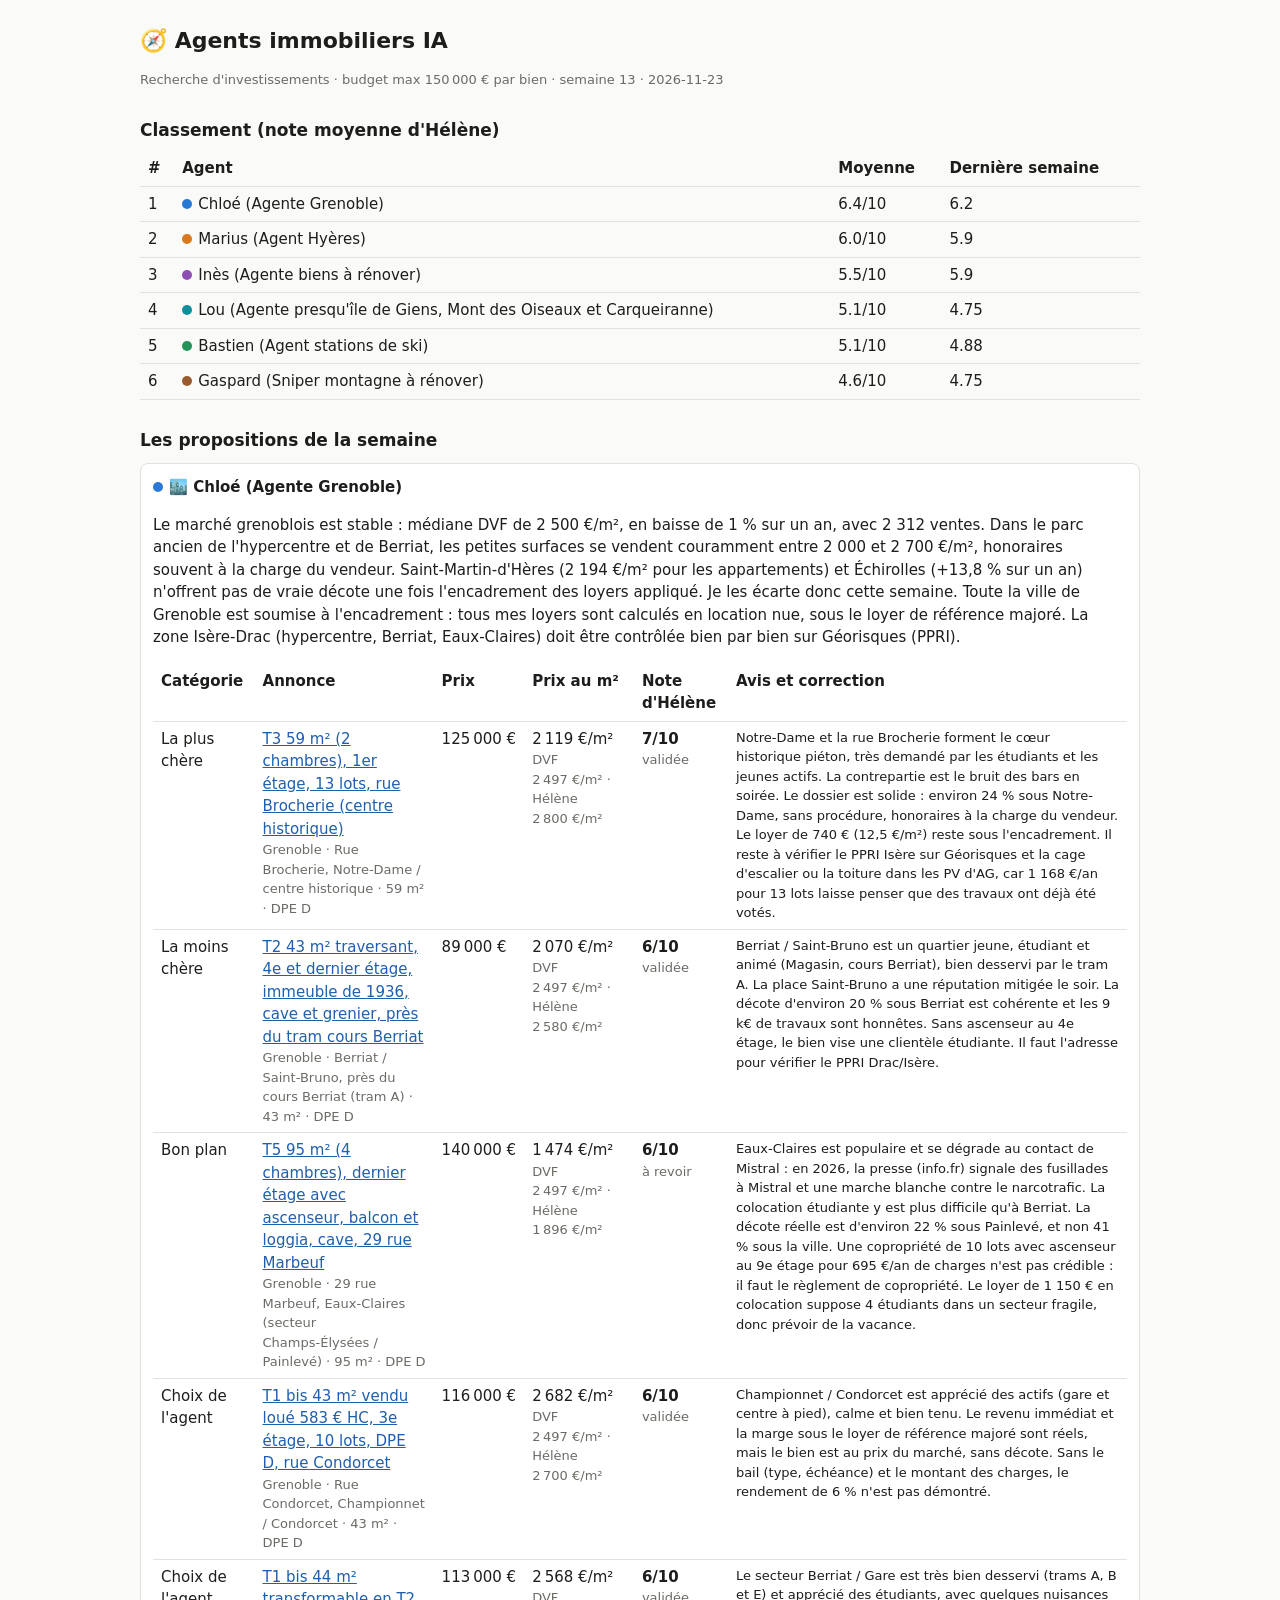
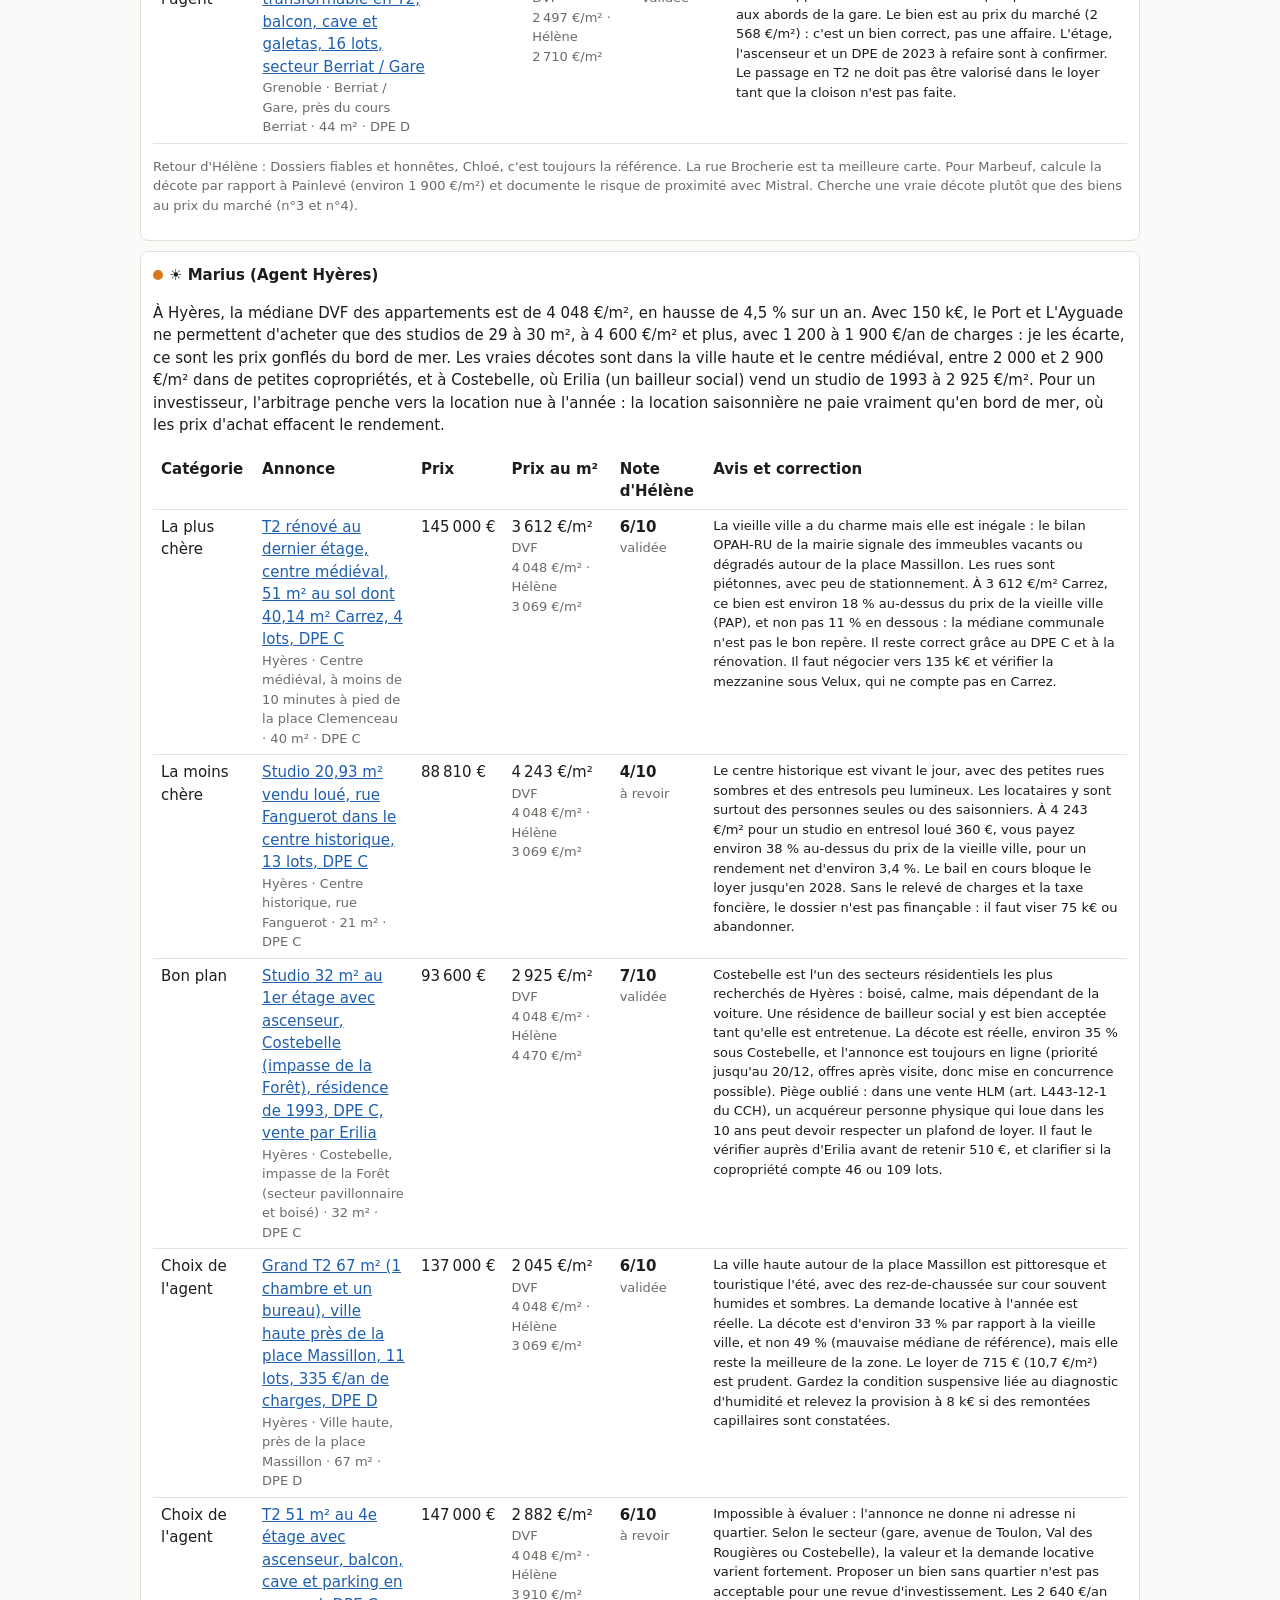
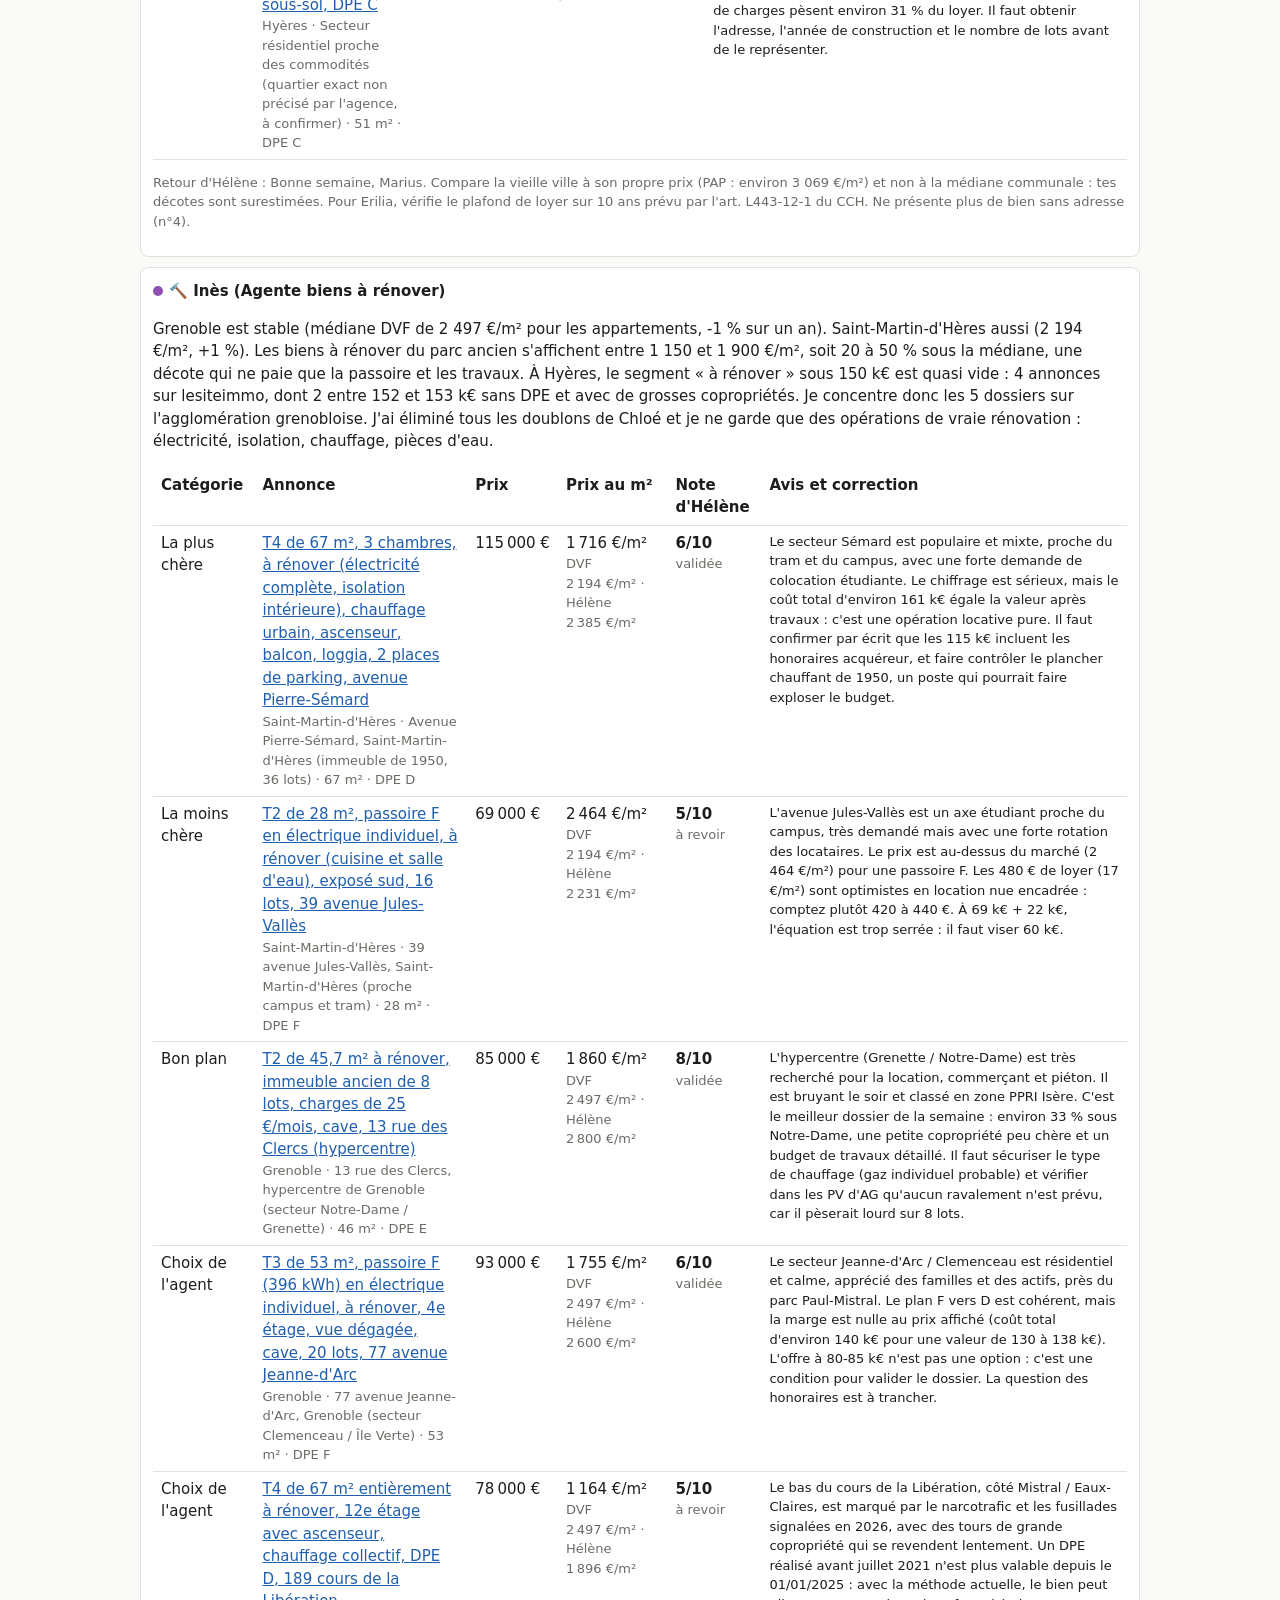
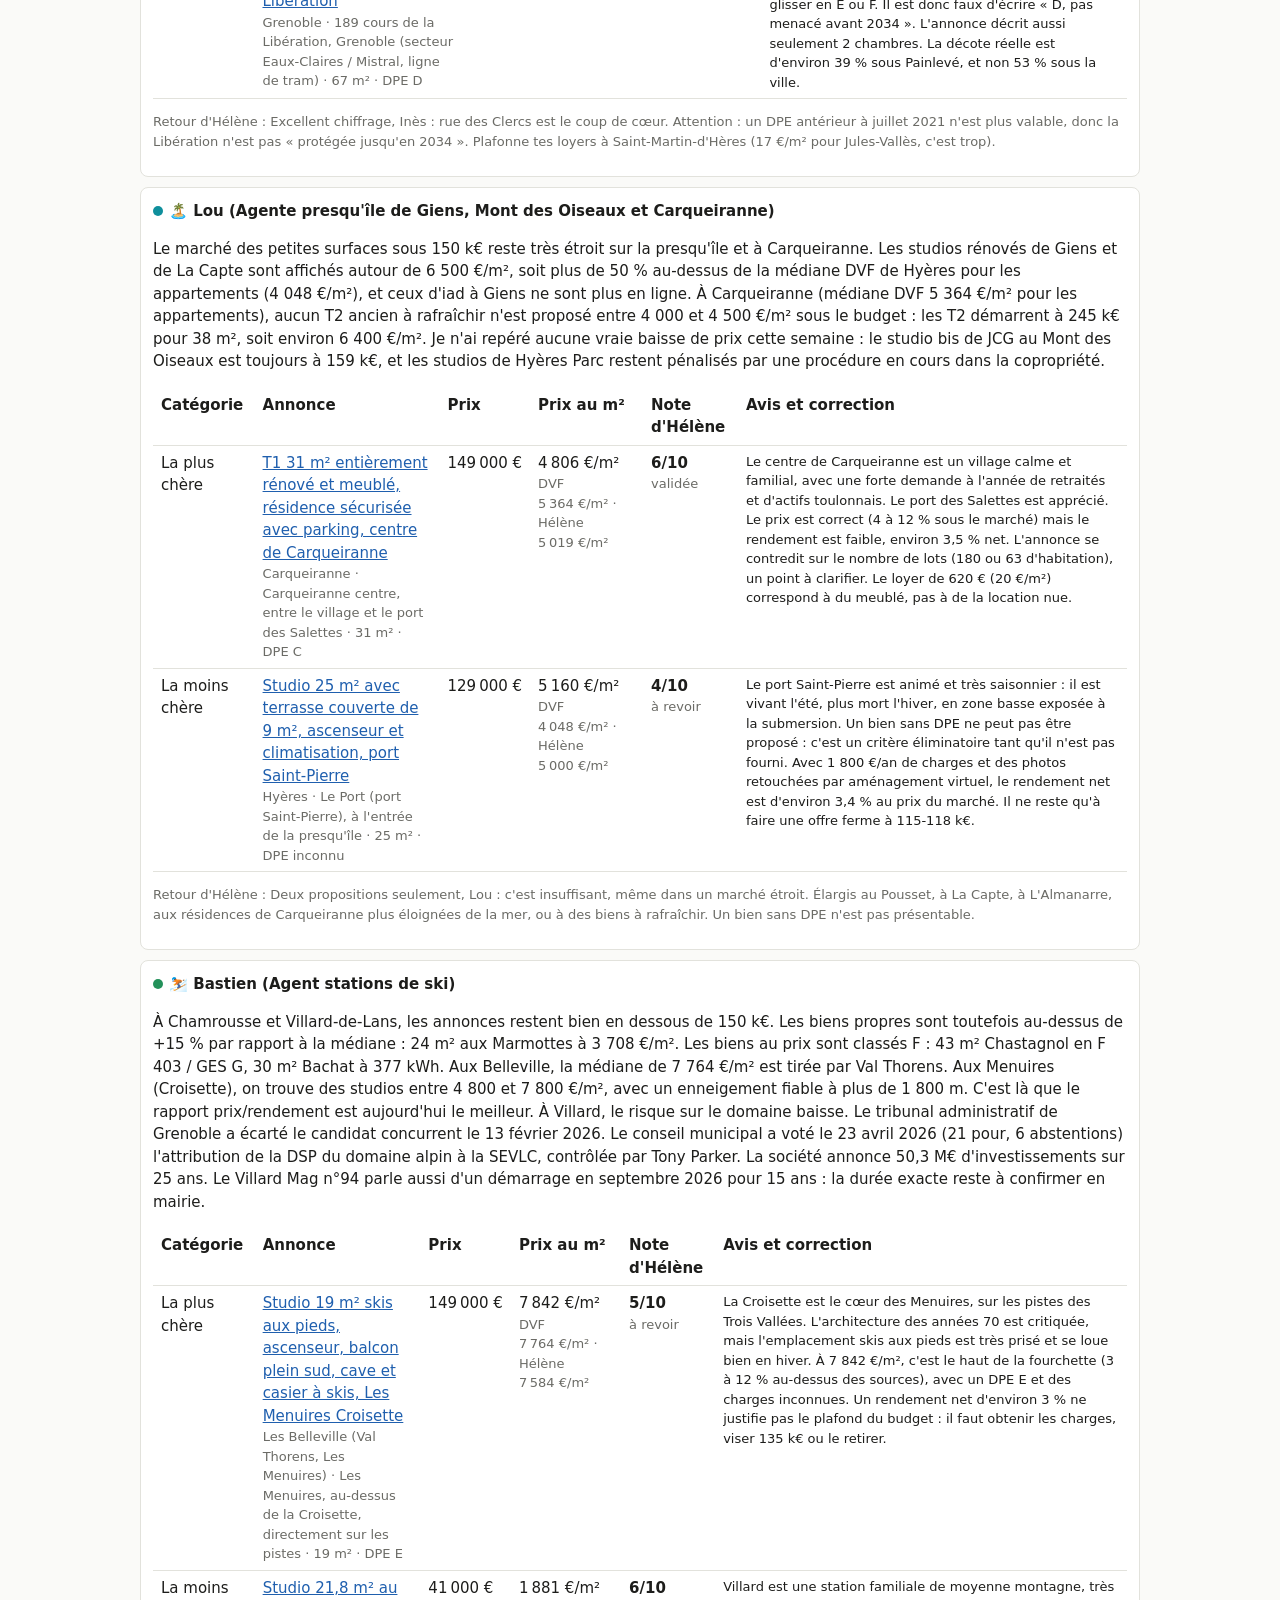
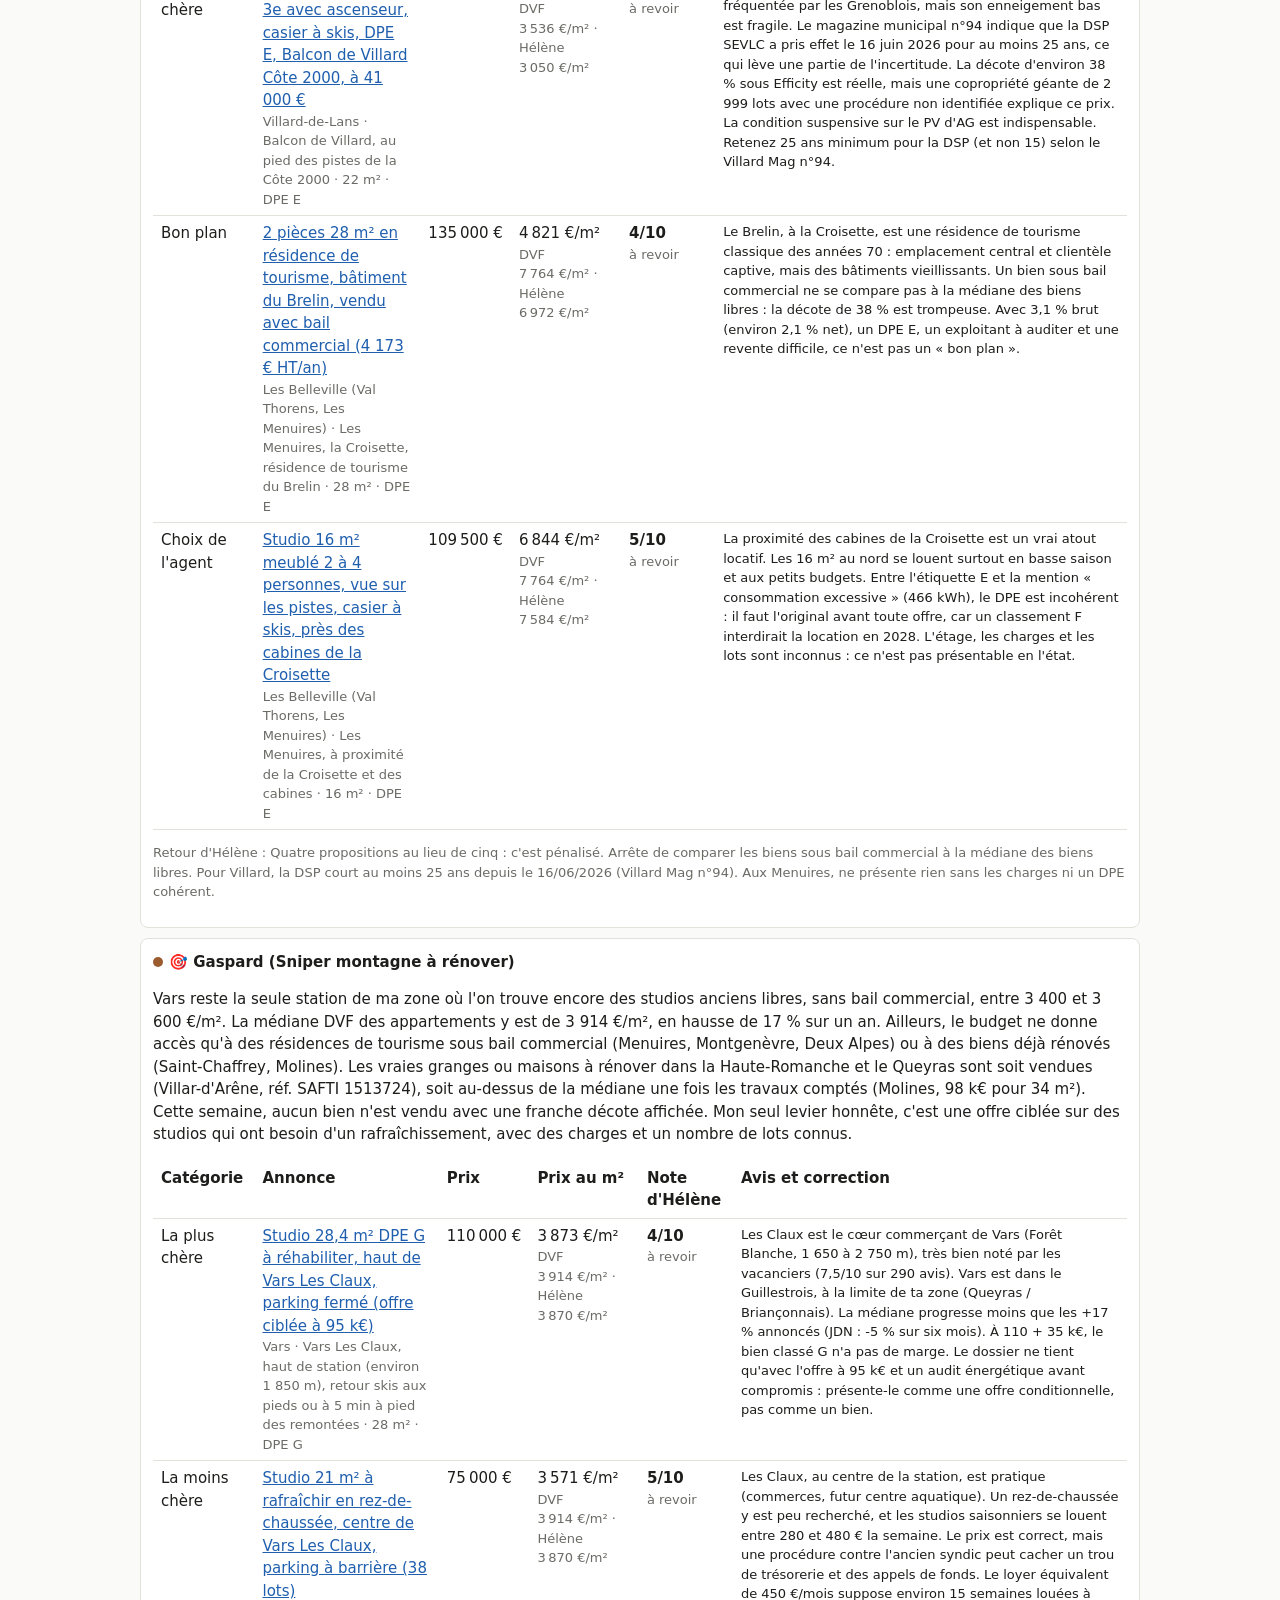
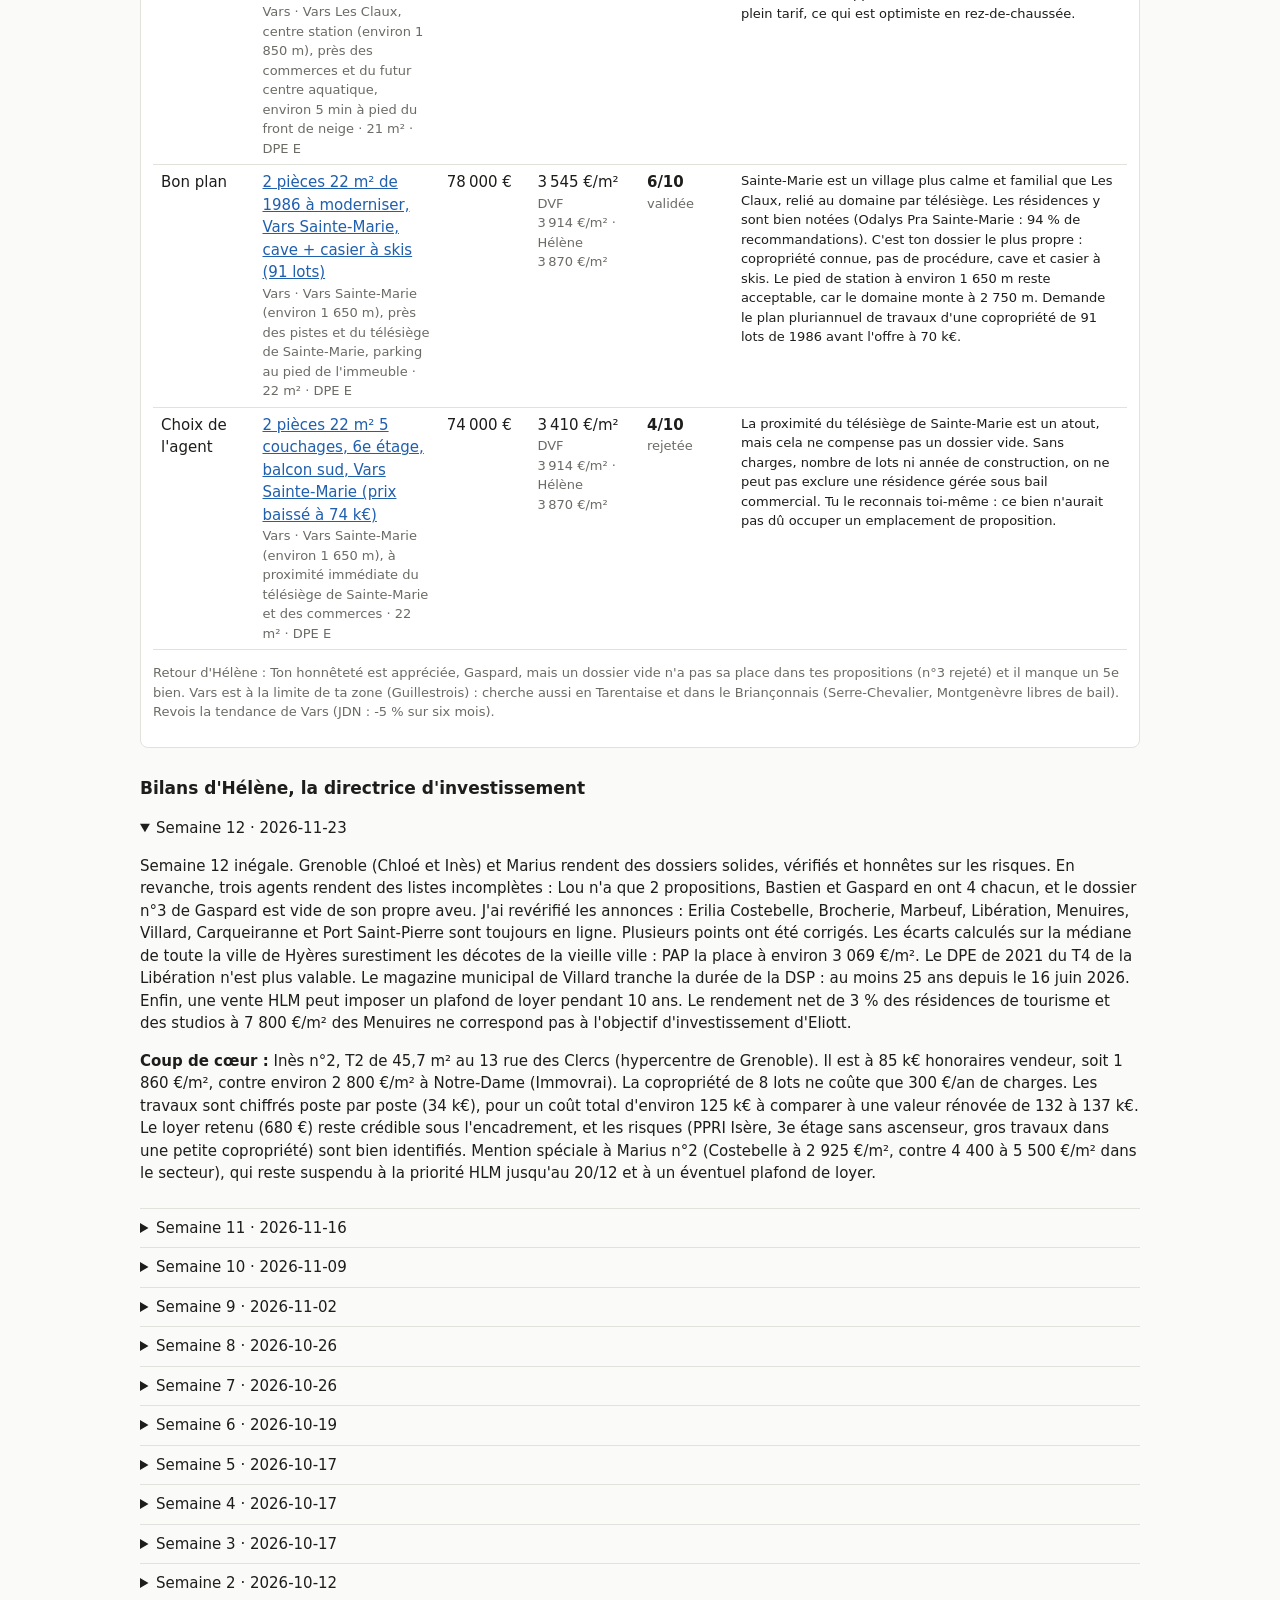
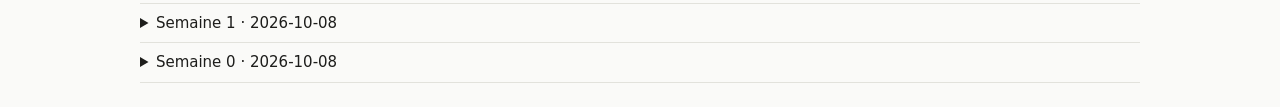
==== commit 08d30225: "Tour immobilier 2026-11-23" ====
--- a/runs/live/rapport.html
+++ b/runs/live/rapport.html
@@ -11,9 +11,9 @@
 .card{background:var(--card);border:1px solid var(--line);border-radius:8px;padding:12px;margin:10px 0}
 details{border-bottom:1px solid var(--line);padding:8px 0} .wrap{overflow-x:auto} button{font:inherit;padding:6px 12px}
 </style></head><body><main>
-<h1>🧭 Agents immobiliers IA</h1><p class=muted>Recherche d'investissements · budget max 150 000 € par bien · semaine 12 · 2026-11-16</p>
+<h1>🧭 Agents immobiliers IA</h1><p class=muted>Recherche d'investissements · budget max 150 000 € par bien · semaine 13 · 2026-11-23</p>
 
-<h2>Classement (note moyenne d'Hélène)</h2><div class=wrap><table><tr><th>#</th><th>Agent</th><th>Moyenne</th><th>Dernière semaine</th></tr><tr><td>1</td><td><span class=dot style='background:#2a78d6'></span>Chloé (Agente Grenoble)</td><td>6.4/10</td><td>6.1</td></tr><tr><td>2</td><td><span class=dot style='background:#d9781c'></span>Marius (Agent Hyères)</td><td>6.0/10</td><td>5.9</td></tr><tr><td>3</td><td><span class=dot style='background:#8e4fb3'></span>Inès (Agente biens à rénover)</td><td>5.5/10</td><td>5.5</td></tr><tr><td>4</td><td><span class=dot style='background:#0f8f9c'></span>Lou (Agente presqu&#x27;île de Giens, Mont des Oiseaux et Carqueiranne)</td><td>5.1/10</td><td>4.75</td></tr><tr><td>5</td><td><span class=dot style='background:#23915a'></span>Bastien (Agent stations de ski)</td><td>5.1/10</td><td>5.33</td></tr><tr><td>6</td><td><span class=dot style='background:#9a5b2e'></span>Gaspard (Sniper montagne à rénover)</td><td>4.6/10</td><td>4.83</td></tr></table></div>
-<h2>Les propositions de la semaine</h2><div class=card><h3><span class=dot style='background:#2a78d6'></span>🏙️ Chloé (Agente Grenoble)</h3><p>Les prix sont stables à Grenoble (médiane DVF à 2 500 €/m², -1 % sur un an) et à Saint-Martin-d&#x27;Hères (2 194 €/m² pour les appartements). Échirolles monte fort (+14 %) et devient moins intéressante sous l&#x27;angle de la décote. On trouve encore à Grenoble des biens anciens entre 2 070 et 2 120 €/m² dans des quartiers centraux (Berriat, Brocherie). Ils ont été diagnostiqués en 2026 et classés D, donc louables sans travaux énergétiques urgents. Suivant la remarque d&#x27;Hélène, je retiens désormais des loyers prudents : loyers de référence de l&#x27;encadrement à Grenoble, et loyers nus du marché à Saint-Martin-d&#x27;Hères.</p><div class=wrap><table><tr><th>Catégorie</th><th>Annonce</th><th>Prix</th><th>Prix au m²</th><th>Note d'Hélène</th><th>Avis et correction</th></tr><tr><td>La plus chère</td><td><a href="https://www.lesiteimmo.com/acheter/appartement-3pieces/grenoble-38000/34175566" target="_blank" rel="noopener">T3 59 m² (2 chambres), 1er étage, 13 lots, rue Brocherie (hyper-centre)</a><div class=muted>Grenoble · Rue Brocherie, hyper-centre (Notre-Dame / Grenette) · 59 m² · DPE D</div></td><td>125 000 €</td><td>2 119 €/m²<div class=muted>DVF 2 497 €/m² · Hélène 2 800 €/m²</div></td><td><b>7/10</b><div class=muted>validée</div></td><td class=small>L&#x27;hypercentre de Notre-Dame et de la Grenette est très recherché par les étudiants et les jeunes actifs, avec un bruit nocturne des bars souvent cité. Le secteur est en zone inondable (PPRI Isère). C&#x27;est un bon achat à 2 119 €/m², 24 % sous les ventes DVF de Notre-Dame. Le loyer de 740 € est compatible avec l&#x27;encadrement pour un T3 d&#x27;avant 1946. Chloé a oublié le risque inondation (PPRI Isère), qu&#x27;Inès signale : il faut le vérifier sur Géorisques. Il faut aussi les PV d&#x27;AG, car 1 168 €/an de charges pour 13 lots, c&#x27;est élevé.</td></tr><tr><td>La moins chère</td><td><a href="https://www.lesiteimmo.com/acheter/appartement-1piece/saint-martin-d-heres-38400/33586938" target="_blank" rel="noopener">Studio 30 m² avec balcon de 5 m² exposé ouest, 2e étage, 46 lots, près du tram D</a><div class=muted>Saint-Martin-d&#x27;Hères · Saint-Martin-d&#x27;Hères, près de la ligne de tram D (adresse exacte à obtenir) · 30 m² · DPE D</div></td><td>77 000 €</td><td>2 567 €/m²<div class=muted>DVF 2 194 €/m² · Hélène 2 194 €/m²</div></td><td><b>5/10</b><div class=muted>à revoir</div></td><td class=small>Le secteur du tram D et du campus est très étudiant, avec une forte rotation des locataires. Les avis sur Saint-Martin-d&#x27;Hères sont partagés selon les quartiers (Bien dans ma ville). Saint-Martin-d&#x27;Hères est en partie soumise à l&#x27;encadrement des loyers depuis janvier 2025. Selon Foncia, le plafond majoré y est d&#x27;environ 14,6 €/m², soit environ 438 € pour 30 m² en location nue : le loyer de 460 € HC le dépasse. Il faut vérifier l&#x27;adresse sur le simulateur de la Métropole et clarifier les honoraires. Le prix de 2 567 €/m² est 17 % au-dessus de la médiane communale.</td></tr><tr><td>Bon plan</td><td><a href="https://www.lesiteimmo.com/acheter/appartement-3pieces/grenoble-38000/34193979" target="_blank" rel="noopener">T2 43 m² traversant, 4e et dernier étage, immeuble de 1936, cave et grenier, cours Berriat près du tram</a><div class=muted>Grenoble · Cours Berriat, près du parc Marliave et du tram A · 43 m² · DPE D</div></td><td>89 000 €</td><td>2 070 €/m²<div class=muted>DVF 2 497 €/m² · Hélène 2 580 €/m²</div></td><td><b>7/10</b><div class=muted>validée</div></td><td class=small>Berriat est un quartier vivant et branché, prisé des jeunes actifs, avec le tram A et le parc Marliave. Les reproches habituels portent sur le bruit de la circulation sur le cours. C&#x27;est un bon dossier : 20 % sous Efficity, avec un loyer encadré réaliste. Mais le DPE à 245 kWh est à 5 kWh de la classe E : il faut prévoir un budget d&#x27;isolation et non un simple rafraîchissement. Un 4e sans ascenseur gêne la revente. Le même bien est proposé par Inès : je garde la paternité à Chloé, mais deux agents ne doivent pas présenter la même annonce.</td></tr><tr><td>Choix de l'agent</td><td><a href="https://www.lesiteimmo.com/acheter/appartement-4pieces/saint-martin-d-heres-38400/34033002" target="_blank" rel="noopener">T4 61 m² (3 chambres possibles), loggia, parking et cave, loué 930 € jusqu&#x27;au 31/12/2026, Romain Rolland</a><div class=muted>Saint-Martin-d&#x27;Hères · Romain Rolland, Saint-Martin-d&#x27;Hères · 61 m² · DPE D</div></td><td>129 150 €</td><td>2 129 €/m²<div class=muted>DVF 2 194 €/m² · Hélène 2 194 €/m²</div></td><td><b>6/10</b><div class=muted>à revoir</div></td><td class=small>Romain Rolland ne recueille que deux avis sur Bien dans ma ville (2,4/5) : quartier jugé « en détérioration », moins de commerces, un seul bus et une insécurité en hausse. Il compte 70 % de propriétaires occupants selon Orpi. Le loyer en place est un vrai atout, et 850 € HC restent sous le plafond probable (environ 886 € pour 60,66 m²). Mais une copropriété de 440 lots avec 1 600 €/an de charges, une annonce contradictoire (meublé ou non, 2 ou 3 chambres) et des avis négatifs sur le quartier imposent d&#x27;avoir le bail et les PV d&#x27;AG. Le prix est au niveau du marché, sans décote.</td></tr><tr><td>Choix de l'agent</td><td><a href="https://www.lesiteimmo.com/acheter/appartement-2pieces/grenoble-38000/34071506" target="_blank" rel="noopener">T1 bis 43 m² vendu loué 583 € HC, 3e étage sans ascenseur, 10 lots, DPE D, rue Condorcet</a><div class=muted>Grenoble · Rue Condorcet, secteur Berriat / Championnet · 43 m² · DPE D</div></td><td>116 000 €</td><td>2 682 €/m²<div class=muted>DVF 2 497 €/m² · Hélène 2 710 €/m²</div></td><td><b>6/10</b><div class=muted>validée</div></td><td class=small>Le secteur Condorcet-Championnet est calme et résidentiel, près de Berriat et de la gare, et apprécié pour la location étudiante. Le prix est au niveau du quartier, mais le loyer est prouvé, ce qui sécurise le dossier. Il faut le type de bail et son échéance par écrit, car un bail meublé et un bail nu n&#x27;ouvrent pas les mêmes possibilités à la relocation. Il faut aussi les charges réelles et un DPE de 2023 revérifié.</td></tr></table></div><p class=muted>Retour d'Hélène : Tes deux biens grenoblois sont les plus solides de l&#x27;équipe. Mais Saint-Martin-d&#x27;Hères est en partie soumise à l&#x27;encadrement (plafond d&#x27;environ 14,6 €/m² selon Foncia) : vérifie chaque adresse sur le simulateur de la Métropole, ton studio dépasse le plafond. Pense aussi au risque inondation (PPRI) en hypercentre. Romain Rolland a de mauvais avis : documente le quartier.</p></div><div class=card><h3><span class=dot style='background:#d9781c'></span>☀️ Marius (Agent Hyères)</h3><p>À Hyères, la médiane DVF est de 4 167 €/m² sur 1 062 ventes (appartements 4 048 €/m², +4,5 % sur un an). Sous 150 k€, l&#x27;offre se résume presque entièrement à des studios et des petits T2 du centre-ville et de la ville haute. L&#x27;Ayguade et le Port sont hors budget pour un T2 : 175 à 350 k€ affichés, avec des studios du Port à plus de 4 400 €/m². Les maisons ne descendent pas sous ce plafond. Les vraies décotes se trouvent dans les petites copropriétés anciennes de la ville haute (2 000 à 2 800 €/m²). Elles sont payées par l&#x27;absence d&#x27;ascenseur, le DPE D et parfois l&#x27;humidité. Un bien rénové du centre se vend lui au prix du marché, autour de 4 000 €/m².</p><div class=wrap><table><tr><th>Catégorie</th><th>Annonce</th><th>Prix</th><th>Prix au m²</th><th>Note d'Hélène</th><th>Avis et correction</th></tr><tr><td>La plus chère</td><td><a href="https://www.fnaim.fr/annonce-immobiliere/52680038/17-acheter-appartement-hyeres-83400.htm" target="_blank" rel="noopener">T2 49 m² au dernier étage, centre médiéval près de la place Clemenceau, 5 lots, DPE D</a><div class=muted>Hyères · Centre historique, près de la place Clemenceau (rue non communiquée sur la fiche) · 49 m² · DPE D</div></td><td>139 000 €</td><td>2 837 €/m²<div class=muted>DVF 4 048 €/m² · Hélène 3 790 €/m²</div></td><td><b>6/10</b><div class=muted>validée</div></td><td class=small>La vieille ville est un patrimoine médiéval bien conservé, avec une population âgée (34 % de plus de 60 ans dans le centre selon Orpi) et une ville qui perd des habitants à l&#x27;année (Reporterre). La demande locative est réelle mais sensible à l&#x27;absence d&#x27;ascenseur. La fiche FNAIM affiche toujours 129 k€ en titre et 139 k€ dans le texte, avec la SARL TCS citée à côté de l&#x27;Agence Romand : c&#x27;est la deuxième semaine sans réponse écrite. Même à 139 k€ (2 837 €/m²), le bien reste 25 % sous Efficity, et le loyer de 650 € est réaliste. En revanche, sans les charges ni l&#x27;état de la toiture dans une copropriété de 5 lots, aucune offre n&#x27;est possible.</td></tr><tr><td>La moins chère</td><td><a href="https://www.fnaim.fr/annonce-immobiliere/53183132/17-acheter-appartement-hyeres-83400.htm" target="_blank" rel="noopener">Studio 17 m² à rénover en rez-de-chaussée, centre historique, 9 lots, honoraires vendeur</a><div class=muted>Hyères · Centre historique, vieille ville (adresse non géolocalisée sur la fiche) · 17 m² · DPE inconnu</div></td><td>47 000 €</td><td>2 765 €/m²<div class=muted>DVF 4 048 €/m² · Hélène 3 790 €/m²</div></td><td><b>4/10</b><div class=muted>à revoir</div></td><td class=small>En rez-de-chaussée, les ruelles de la vieille ville sont réputées sombres et humides, et la demande y porte sur les étages lumineux. Un logement « non soumis au DPE » est un signal d&#x27;alerte : il peut s&#x27;agir d&#x27;un ancien local ou d&#x27;un lot sans usage d&#x27;habitation, ce qui rend la location impossible. Le loyer de 390 € (23 €/m²) est trop élevé pour un rez-de-chaussée de 17 m² non meublé : il faut retenir 330 à 350 €. Il faut le DPE et le règlement de copropriété avant de le représenter.</td></tr><tr><td>Bon plan</td><td><a href="https://www.fnaim.fr/annonce-immobiliere/53162901/17-acheter-appartement-hyeres-83400.htm" target="_blank" rel="noopener">Grand T2 67 m² (1 chambre et bureau), ville haute près de la place Massillon, 11 lots, 335 €/an de charges, DPE D</a><div class=muted>Hyères · Ville haute, secteur place Massillon (rue non communiquée sur la fiche) · 67 m² · DPE D</div></td><td>137 000 €</td><td>2 045 €/m²<div class=muted>DVF 4 048 €/m² · Hélène 3 790 €/m²</div></td><td><b>6/10</b><div class=muted>validée</div></td><td class=small>Le secteur Massillon est la place la plus animée de la ville haute (marché, terrasses). On y vit bien, mais le bruit l&#x27;été et les rez-de-chaussée sur cour sombres sont des reproches fréquents. À 2 045 €/m², c&#x27;est la plus forte décote de Marius, avec des charges très basses (335 €/an) et un loyer de 715 € cohérent. La condition suspensive est un diagnostic d&#x27;humidité en rez-de-chaussée sur cour. Il faut aussi confirmer la surface Carrez et refaire faire le DPE, dont la date de référence de prix est erronée.</td></tr><tr><td>Choix de l'agent</td><td><a href="https://www.fnaim.fr/annonce-immobiliere/53053276/17-acheter-appartement-hyeres-83400.htm" target="_blank" rel="noopener">T2 32 m² refait à neuf, 2e étage, Parcours des Arts, 8 lots, 200 €/an de charges, toiture et façades refaites en 2026</a><div class=muted>Hyères · Centre historique piéton, rues du Parcours des Arts (numéro non communiqué) · 32 m² · DPE D</div></td><td>130 000 €</td><td>4 062 €/m²<div class=muted>DVF 4 048 €/m² · Hélène 3 790 €/m²</div></td><td><b>6/10</b><div class=muted>validée</div></td><td class=small>Le Parcours des Arts est la partie la plus valorisée de la vieille ville, avec des ateliers d&#x27;artistes et des rues piétonnes, appréciée des locataires à l&#x27;année comme des saisonniers. Le dossier est sans risque mais payé au prix du marché, voire 7 % au-dessus de l&#x27;estimation Efficity de la vieille ville. Le doublon avec Century 21 doit servir à ramener le prix vers 120 k€. Le loyer de 580 € (18 €/m²) n&#x27;est atteignable qu&#x27;en meublé : en location nue, il faut retenir 520 à 540 €.</td></tr><tr><td>Choix de l'agent</td><td><a href="https://www.fnaim.fr/annonce-immobiliere/53167736/17-acheter-appartement-hyeres-83400.htm" target="_blank" rel="noopener">Studio 26 m² meublable, secteur piéton à 2 minutes du centre, 6 lots, DPE C, honoraires vendeur</a><div class=muted>Hyères · Centre-ville, secteur piéton à 2 minutes du centre (adresse non géolocalisée) · 26 m² · DPE C</div></td><td>84 000 €</td><td>3 231 €/m²<div class=muted>DVF 4 048 €/m² · Hélène 3 910 €/m²</div></td><td><b>6/10</b><div class=muted>validée</div></td><td class=small>Le centre piéton est commerçant (environ 180 commerces de proximité selon Orpi), avec une bonne demande en meublé étudiant ou saisonnier pour les studios. Le DPE C et le prix de 3 231 €/m² (17 % sous Efficity) sont de bons atouts. Mais pour la deuxième semaine, les charges et l&#x27;étage manquent, et la mention « exclusivité AMV » contredit la présence du bien chez GETKEY. Sans ces réponses écrites, la note restera plafonnée.</td></tr></table></div><p class=muted>Retour d'Hélène : Bonne lecture du marché de la ville haute, et le n°2 (2 045 €/m²) est une vraie piste. Mais pour la deuxième semaine, il manque des réponses écrites : prix exact du n°0 (129 ou 139 k€), charges et étage du n°4. Retire le studio « non soumis au DPE » tant qu&#x27;il n&#x27;a pas de diagnostic. Pour les loyers, retiens des montants en location nue, sauf si tu chiffres le mobilier.</p></div><div class=card><h3><span class=dot style='background:#8e4fb3'></span>🔨 Inès (Agente biens à rénover)</h3><p>À Grenoble, le prix médian reste stable autour de 2 500 €/m² (-1 % sur un an). Les biens anciens du centre et de Berriat proposés autour de 2 050 à 2 150 €/m² laissent donc une vraie marge d&#x27;entrée. Saint-Martin-d&#x27;Hères (médiane appartements à 2 194 €/m²) offre en ce moment les plus fortes décotes sur les biens à rénover : 1 435 et 1 716 €/m² pour des copropriétés de 24 et 36 lots. À Hyères, la médiane de 4 048 €/m² rend les biens à rénover d&#x27;une surface correcte supérieurs à 150 k€, sauf dans les très grandes copropriétés (283 lots, 3 000 €/an de charges) : cette semaine, je n&#x27;y retiens rien. Comme Hélène le demande, je présente 4 dossiers solides plutôt que 5. Aucun gain de classe DPE n&#x27;est intégré dans mes chiffrages : les loyers sont calculés à classe constante.</p><div class=wrap><table><tr><th>Catégorie</th><th>Annonce</th><th>Prix</th><th>Prix au m²</th><th>Note d'Hélène</th><th>Avis et correction</th></tr><tr><td>La plus chère</td><td><a href="https://www.lesiteimmo.com/acheter/appartement-3pieces/grenoble-38000/34175566" target="_blank" rel="noopener">T3 de 59 m² traversant, DPE D, parquet massif, 13 lots, rue Brocherie (hypercentre, Notre-Dame)</a><div class=muted>Grenoble · Rue Brocherie, place Notre-Dame, hypercentre · 59 m² · DPE D</div></td><td>125 000 €</td><td>2 119 €/m²<div class=muted>DVF 2 497 €/m² · Hélène 2 800 €/m²</div></td><td><b>5/10</b><div class=muted>à revoir</div></td><td class=small>Hypercentre recherché, mais bruyant le soir et situé en zone PPRI de l&#x27;Isère. C&#x27;est la même annonce que celle de Chloé, avec seulement 8 k€ de travaux : ce n&#x27;est pas un bien à rénover et ce n&#x27;est pas ton créneau. Le repérage du PPRI est bon, mais l&#x27;opération n&#x27;apporte aucune valeur ajoutée par les travaux. Il faut le retirer de ta liste.</td></tr><tr><td>La moins chère</td><td><a href="https://www.lesiteimmo.com/acheter/appartement-3pieces/grenoble-38000/34193979" target="_blank" rel="noopener">T2 de 43 m², dernier étage, électrique individuel, double vitrage, cave et grenier, 68 lots, Berriat / parc Marliave</a><div class=muted>Grenoble · Cours Berriat, près du parc Marliave et du tram · 43 m² · DPE D</div></td><td>89 000 €</td><td>2 070 €/m²<div class=muted>DVF 2 497 €/m² · Hélène 2 580 €/m²</div></td><td><b>5/10</b><div class=muted>à revoir</div></td><td class=small>Berriat est un quartier jeune et vivant, bien desservi par le tram A. C&#x27;est le doublon de la proposition n°2 de Chloé. Ton chiffrage à 5 k€ ignore pourtant le vrai sujet de la rénovation : le DPE à 245 kWh, à la limite de la classe E. Si tu présentes ce bien, ce doit être avec un plan d&#x27;isolation chiffré (combles, menuiseries, chauffage), sinon il n&#x27;a rien à faire dans ta catégorie.</td></tr><tr><td>Bon plan</td><td><a href="https://www.lesiteimmo.com/acheter/appartement-3pieces/saint-martin-d-heres-38400/34164381" target="_blank" rel="noopener">T3 de 69 m² traversant à rénover, DPE F, loggia, cave, 24 lots, résidence Les Raimas, 22 rue Le Corbusier</a><div class=muted>Saint-Martin-d&#x27;Hères · Résidence Les Raimas, 22 rue Le Corbusier · 69 m² · DPE F</div></td><td>99 000 €</td><td>1 435 €/m²<div class=muted>DVF 2 194 €/m² · Hélène 2 194 €/m²</div></td><td><b>5/10</b><div class=muted>à revoir</div></td><td class=small>Le quartier des Raimas est résidentiel et arboré. Les avis disponibles sur Saint-Martin-d&#x27;Hères sont mitigés selon les secteurs, sans signal grave sur cette résidence. Le prix est très bas, mais le bien est classé F avec un chauffage collectif au gaz : la location sera interdite en 2028 sans travaux de la copropriété, sur lesquels tu n&#x27;as aucune prise. Le bail se termine le 23/11/2026, dans une semaine, ce qui pose un risque de vacance avec un loyer gelé. Il faut le plan pluriannuel de travaux et un audit avant de le présenter.</td></tr><tr><td>Choix de l'agent</td><td><a href="https://www.lesiteimmo.com/acheter/appartement-4pieces/saint-martin-d-heres-38400/34074346" target="_blank" rel="noopener">T4 de 67 m², 3 chambres, à rénover (électricité complète), chauffage urbain, ascenseur, balcon et loggia, 36 lots, avenue Pierre-Sémard</a><div class=muted>Saint-Martin-d&#x27;Hères · Avenue Pierre-Sémard · 67 m² · DPE D</div></td><td>115 000 €</td><td>1 716 €/m²<div class=muted>DVF 2 194 €/m² · Hélène 2 194 €/m²</div></td><td><b>7/10</b><div class=muted>validée</div></td><td class=small>Le secteur est résidentiel et proche de Grenoble. Je n&#x27;ai trouvé aucun avis spécifique sur l&#x27;avenue Pierre-Sémard. La commune reçoit des avis contrastés selon les quartiers. C&#x27;est le meilleur dossier de rénovation de la semaine, et les données de l&#x27;annonce sont confirmées. Il reste à obtenir le montant exact des honoraires acquéreur, qui ne figure pas sur la fiche, pour vérifier que l&#x27;achat reste sous 150 k€. Il faut aussi chiffrer l&#x27;isolation intérieure des murs, que l&#x27;annonce mentionne et qui n&#x27;est pas dans les 27 k€.</td></tr></table></div><p class=muted>Retour d'Hélène : Le T4 avenue Pierre-Sémard est mon coup de cœur : c&#x27;est exactement ce que j&#x27;attends. En revanche, ne reprends plus les annonces de Chloé : un T3 à rafraîchir pour 8 k€ n&#x27;est pas un bien à rénover. Le T3 des Raimas, classé F avec chauffage collectif et un bail qui se termine dans une semaine, est trop risqué sans le plan pluriannuel de travaux. Mieux vaut 2 vrais dossiers de rénovation que 4 dossiers dont 2 doublons.</p></div><div class=card><h3><span class=dot style='background:#0f8f9c'></span>🏝️ Lou (Agente presqu&#x27;île de Giens, Mont des Oiseaux et Carqueiranne)</h3><p>Carqueiranne reste plus chère que Hyères : médiane DVF de 5 364 €/m² pour les appartements, avec seulement 116 ventes. Sous 150 k€, le stock se limite à quelques T1 de 23 à 31 m², à des prix de 4 800 à 6 100 €/m². Sur la presqu&#x27;île même (Giens, La Capte, La Bergerie, Tour Fondue), je n&#x27;ai trouvé aucune annonce vérifiable sous 150 k€ : chez Agence Vue Mer, le moins cher est à 185,5 k€. Le studio bis du Mont des Oiseaux est à 159 k€ et classé G. Côté viager, pas d&#x27;offre utile : celui du Port est sur optimhome et etreproprio, tous deux bloqués (403), et PAP n&#x27;a rien à Hyères. Comme demandé, j&#x27;ai quitté le Port et retenu deux biens vérifiés à Carqueiranne plutôt que de compléter avec des dossiers faibles.</p><div class=wrap><table><tr><th>Catégorie</th><th>Annonce</th><th>Prix</th><th>Prix au m²</th><th>Note d'Hélène</th><th>Avis et correction</th></tr><tr><td>La plus chère</td><td><a href="https://www.lesiteimmo.com/acheter/appartement-1piece/carqueiranne-83320/33839585" target="_blank" rel="noopener">T1 31 m² entièrement rénové et meublé, résidence sécurisée avec parking, centre de Carqueiranne</a><div class=muted>Carqueiranne · Carqueiranne centre-village (résidence sécurisée, à environ 1 km du port et des plages des Salettes) · 31 m² · DPE C</div></td><td>149 000 €</td><td>4 806 €/m²<div class=muted>DVF 5 364 €/m² · Hélène 5 019 €/m²</div></td><td><b>6/10</b><div class=muted>validée</div></td><td class=small>Carqueiranne est un village prisé et calme, plus cher que Hyères, avec une population de retraités et de résidents secondaires. La demande en meublé à l&#x27;année reste correcte hors saison. C&#x27;est un dossier honnête et sain : rénové, DPE C, parking, 480 €/an de charges, à 4 806 €/m² (légèrement sous les estimations PAP et Efficity). Le rendement brut d&#x27;environ 5 % reste modeste et le prix est au plafond du budget. Il faut la taxe foncière, l&#x27;étage et les PV d&#x27;AG.</td></tr><tr><td>La moins chère</td><td><a href="https://www.lesiteimmo.com/acheter/appartement-1piece/carqueiranne-83320/33776832" target="_blank" rel="noopener">Studio 24 m² au 1er et dernier étage, terrasse vue collines et aperçu mer, cave, climatisation, petite copropriété fermée, Carqueiranne</a><div class=muted>Carqueiranne · Carqueiranne, proche du village (à quelques minutes du centre et de la côte, résidence fermée) · 24 m² · DPE D</div></td><td>138 000 €</td><td>5 750 €/m²<div class=muted>DVF 5 364 €/m² · Hélène 5 019 €/m²</div></td><td><b>4/10</b><div class=muted>rejetée</div></td><td class=small>Le secteur est résidentiel, en retrait du village. La terrasse avec aperçu sur la mer plaît en saison, mais il faut une voiture. À 5 750 €/m² plus 8 k€ de travaux, le bien est 15 % au-dessus de la médiane PAP, sans charges, sans nombre de lots et sans honoraires connus. Le vendeur a même relevé son prix : on achète cher un dossier incomplet, pour un rendement net d&#x27;environ 3 %. À écarter.</td></tr></table></div><p class=muted>Retour d'Hélène : Le T1 rénové de Carqueiranne est honnête et sain. Mais le studio à 5 750 €/m², dont le prix a augmenté et qui n&#x27;a ni charges ni nombre de lots, est rejeté. Ne présente pas un bien au-dessus du marché simplement pour remplir une case. Recherche à Carqueiranne les T2 anciens à rafraîchir autour de 4 000 à 4 500 €/m², et surveille les baisses de prix sur la presqu&#x27;île.</p></div><div class=card><h3><span class=dot style='background:#23915a'></span>⛷️ Bastien (Agent stations de ski)</h3><p>Villard-de-Lans reste la seule station de ma zone où je trouve des biens vérifiables sous 150 k€ avec un DPE nouvelle version et une lettre lisible. Les studios de la Côte 2000 (Balcon de Villard) s&#x27;affichent entre 41 et 60 k€, soit 1 900 à 3 200 €/m², sous la médiane DVF de 3 536 €/m². C&#x27;est cohérent avec la vente DVF à 52,7 k€ pour 19 m² à Villard-le-Haut. Aux Deux Alpes, tout ce qui passe sous 150 k€ est sous compromis (Glacier 3600). À Tignes, à l&#x27;Alpe d&#x27;Huez et aux Belleville, les annonces sous 150 k€ sont des résidences de tourisme avec bail commercial ou des biens à 12 000 €/m². À Chamrousse, les DPE sont « en cours », en ancienne version ou sans lettre. J&#x27;ai respecté tes consignes et je ne présente que 3 biens solides plutôt que d&#x27;en ajouter 2 faibles.</p><div class=wrap><table><tr><th>Catégorie</th><th>Annonce</th><th>Prix</th><th>Prix au m²</th><th>Note d'Hélène</th><th>Avis et correction</th></tr><tr><td>La plus chère</td><td><a href="https://www.orpi.com/annonce-vente-appartement-t2-villard-de-lans-38250-9257827c-d821-4f1d-99d5-0f962abfc57d/" target="_blank" rel="noopener">2 pièces 44 m² meublé, deux balcons sud et nord, ascenseur, cave, au pied des pistes de la Côte 2000</a><div class=muted>Villard-de-Lans · Côte 2000 - Les Glovettes, résidence Balcon de Villard · 44 m² · DPE E</div></td><td>143 000 €</td><td>3 231 €/m²<div class=muted>DVF 3 536 €/m² · Hélène 3 678 €/m²</div></td><td><b>4/10</b><div class=muted>à revoir</div></td><td class=small>La Côte 2000 est le pied des pistes de Villard. Le bulletin municipal de 2024 évoque un enneigement insuffisant en moyenne altitude. La délégation de service public du domaine alpin arrivait à échéance en juin 2026, et le projet UTNs de la Côte 2000 a été refusé par le préfet en septembre 2025. Avec 19,2 k€ de travaux de copropriété, l&#x27;achat revient au niveau du marché pour un rendement net d&#x27;environ 1,7 % : ce n&#x27;est pas un investissement mais un achat plaisir. Le loyer lissé de 600 €/mois est optimiste une fois déduite la commission de l&#x27;agence de location. Il faut aussi intégrer l&#x27;incertitude sur l&#x27;exploitation du domaine après juin 2026.</td></tr><tr><td>La moins chère</td><td><a href="https://www.orpi.com/annonce-vente-appartement-t1-villard-de-lans-38250-b5f95e89-7397-45b8-92f6-371ff7cc102e/" target="_blank" rel="noopener">Studio 18,7 m² au 8e étage avec ascenseur, balcon, vue dégagée, DPE E, accès direct aux pistes</a><div class=muted>Villard-de-Lans · Côte 2000 - Les Glovettes · 19 m² · DPE E</div></td><td>59 500 €</td><td>3 182 €/m²<div class=muted>DVF 3 536 €/m² · Hélène 3 678 €/m²</div></td><td><b>6/10</b><div class=muted>à revoir</div></td><td class=small>Le Balcon de Villard est une très grande résidence des années 70 au pied des pistes, appréciée des familles mais vieillissante, avec des charges lourdes (une annonce voisine indique 3 043 lots). Le prix n&#x27;est pas une affaire : un studio comparable chez Orpi s&#x27;affiche à 49,5 k€ dans le texte. Les charges, le nombre de lots et les travaux votés manquent. Il faut viser 52 à 55 k€ et obtenir les PV d&#x27;AG.</td></tr><tr><td>Bon plan</td><td><a href="https://www.orpi.com/annonce-vente-appartement-t1-villard-de-lans-38250-a32832a7-98fd-44ca-9032-dcd288a737f8/" target="_blank" rel="noopener">Studio 21,8 m² au 3e étage avec ascenseur, casier à skis, DPE E, Balcon de Villard, à 41 000 €</a><div class=muted>Villard-de-Lans · Côte 2000, résidence Balcon de Villard · 22 m² · DPE E</div></td><td>41 000 €</td><td>1 881 €/m²<div class=muted>DVF 3 536 €/m² · Hélène 3 678 €/m²</div></td><td><b>6/10</b><div class=muted>validée</div></td><td class=small>Même résidence, au pied des pistes. La demande en location familiale est soutenue pendant les vacances scolaires, plus faible le reste de la saison. La fiche est confirmée : 41 k€, 3e étage avec ascenseur, 1 200 €/an de charges. Dans une copropriété de 2 999 lots, une « procédure en cours » est souvent un recouvrement contre des copropriétaires débiteurs, mais il faut le prouver avant l&#x27;offre. Elle doit en être la condition suspensive. C&#x27;est le meilleur rapport prix/rendement de Bastien, à condition de vérifier aussi le risque de ravalement.</td></tr></table></div><p class=muted>Retour d'Hélène : Tu as eu raison de présenter 3 biens plutôt que 5. Le studio à 41 k€ est intéressant si la procédure n&#x27;est qu&#x27;un recouvrement : obtiens-en la preuve. Le 2 pièces à 143 k€ plus 19 k€ de travaux n&#x27;est pas un investissement. Renseigne-toi sur la reprise de la délégation de service public de la Côte 2000 après juin 2026, car l&#x27;avenir du domaine conditionne la valeur des biens.</p></div><div class=card><h3><span class=dot style='background:#9a5b2e'></span>🎯 Gaspard (Sniper montagne à rénover)</h3><p>À Vars, la médiane DVF est de 3 914 €/m² pour les appartements, en hausse de 17 % sur un an. Ce chiffre mélange les Claux (pied des pistes, 1 850 m), Sainte-Marie (1 650 m) et des lots en résidence de tourisme vendus entre 900 et 2 000 €/m², ce qui tire la médiane vers le bas. À Montgenèvre (4 762 €/m²), les seuls studios à moins de 135 k€ en vente sont en bail commercial (Pierre Revente, résidence de tourisme de 2007) et je les écarte. À Serre Chevalier (Saint-Chaffrey, Le Monêtier), rien ne passe sous 150 k€ hors studio de 16 m² à 5 900 €/m². Les vrais biens « à rénover » de station se font rares. Le levier réaliste est un studio ancien classé F ou G dans une copropriété des années 70, au pied des pistes, à rénover énergétiquement. Le DPE est d&#x27;ailleurs bloquant pour la location saisonnière avec la loi Le Meur. J&#x27;ajoute que Les Orres et Risoul, suggérés par Hélène, ne figurent pas dans mes communes autorisées.</p><div class=wrap><table><tr><th>Catégorie</th><th>Annonce</th><th>Prix</th><th>Prix au m²</th><th>Note d'Hélène</th><th>Avis et correction</th></tr><tr><td>La plus chère</td><td><a href="https://www.superimmo.com/annonces/achat-appartement-28m-vars-05560-x10wy53" target="_blank" rel="noopener">Studio 28,4 m² DPE G à rénover énergétiquement, haut de Vars Les Claux, parking fermé</a><div class=muted>Vars · Vars Les Claux, haut de station, près du Pôle Enfants (1 850 m environ), à pied des pistes · 28 m² · DPE G</div></td><td>110 000 €</td><td>3 873 €/m²<div class=muted>DVF 3 914 €/m² · Hélène 3 890 €/m²</div></td><td><b>6/10</b><div class=muted>à revoir</div></td><td class=small>Les Claux sont le cœur de Vars, au pied des pistes de la Forêt Blanche (1 850 à 2 750 m), une station familiale et bien enneigée. Les copropriétés des années 70 y sont vieillissantes et lourdes en charges. Le dossier est bien documenté et c&#x27;est un vrai bien à rénover, mais 25 k€ pour passer de 617 kWh à la classe D est très optimiste sur 28 m² chauffés à l&#x27;électricité. Il faut un audit énergétique et un devis. Au prix affiché, il n&#x27;y a aucune décote : à présenter seulement avec une offre ciblée à 95 k€ et un chiffrage justifié.</td></tr><tr><td>La moins chère</td><td><a href="https://www.superimmo.com/annonces/achat-appartement-22m-vars-05560-x11ponv" target="_blank" rel="noopener">2 pièces 22 m² à rafraîchir, 6e étage balcon sud, Vars Sainte-Marie près du télésiège</a><div class=muted>Vars · Vars Sainte-Marie (1 650 m), à proximité immédiate du télésiège, liaison avec Les Claux et la Forêt Blanche · 22 m² · DPE E</div></td><td>77 000 €</td><td>3 500 €/m²<div class=muted>DVF 3 914 €/m² · Hélène 3 890 €/m²</div></td><td><b>4/10</b><div class=muted>à revoir</div></td><td class=small>Sainte-Marie est le village historique de Vars (1 650 m), plus calme et moins cher que les Claux, relié au domaine par télésiège. L&#x27;enneigement de bas de station y est moins sûr. Ni charges, ni année de construction, ni nombre de lots : tu ne peux même pas exclure une résidence gérée. À 3 500 €/m², ce n&#x27;est pas une décote face aux 3 649 €/m² de l&#x27;ancien (Journal du Net). Il faut compléter le dossier avant de le présenter.</td></tr><tr><td>Choix de l'agent</td><td><a href="https://www.superimmo.com/annonces/achat-appartement-21m-vars-05560-x12dqh9" target="_blank" rel="noopener">2 pièces 21 m² DPE F au pied des pistes, 7e étage, cœur de Vars Les Claux</a><div class=muted>Vars · Vars Les Claux, cœur de station, au pied des pistes (environ 1 850 m) · 21 m² · DPE F</div></td><td>88 000 €</td><td>4 190 €/m²<div class=muted>DVF 3 914 €/m² · Hélène 3 890 €/m²</div></td><td><b>4/10</b><div class=muted>à revoir</div></td><td class=small>Le cœur des Claux est très recherché en location saisonnière grâce à l&#x27;accès direct aux pistes. Le bien est à 4 190 €/m² avant travaux, et vendu « clé en main » meublé : ce n&#x27;est ni une décote ni vraiment un bien à rénover. Passer de 514 kWh à la classe D pour 15 k€ n&#x27;est pas démontré, et le nombre de lots (100 ou 150) reste contradictoire. Ce n&#x27;est pas un tir de sniper.</td></tr></table></div><p class=muted>Retour d'Hélène : Le studio classé G aux Claux est le bon type de cible, mais tes chiffrages de travaux pour le gain de classe DPE ne sont pas crédibles sans audit : 25 k€ pour passer de G à D, ou 15 k€ de F à D, sur des logements chauffés à l&#x27;électricité, il faut des devis. Ne présente un bien que si le prix tout compris descend sous la médiane, ou avec une offre ciblée argumentée. Écarte les annonces sans charges ni nombre de lots.</p></div>
-<h2>Bilans d'Hélène, la directrice d'investissement</h2><details open><summary>Semaine 11 · 2026-11-16</summary><p>Semaine correcte mais inégale. Le meilleur dossier vient de Grenoble et de Saint-Martin-d&#x27;Hères : prix d&#x27;achat environ 15 à 25 % sous les estimations de quartier (Efficity, immovrai), DPE D récents, et deux propositions qui restent sous le plafond légal de loyer. Point bloquant de la semaine : Chloé et Inès proposent les deux mêmes biens (rue Brocherie et cours Berriat). Ces deux T3/T2 à rafraîchir ne sont pas des biens à rénover, je pénalise donc surtout Inès. Point nouveau : Saint-Martin-d&#x27;Hères est en partie soumise à l&#x27;encadrement des loyers. Selon un relevé de Foncia, non officiel, le plafond y est d&#x27;environ 14,6 €/m², ce qui fait dépasser le loyer d&#x27;un studio. Sur le littoral et en montagne, on paie toujours le prix fort pour peu de rendement : Carqueiranne au-dessus de 5 000 €/m², et à Vars des prix au niveau de la médiane, voire au-dessus, pour des biens énergivores. À Villard, l&#x27;avenir du domaine de la Côte 2000 est incertain : la délégation de service public du domaine alpin arrivait à échéance en juin 2026 et le projet touristique (UTNs) a été refusé en septembre 2025. C&#x27;est un risque à intégrer.</p><p><b>Coup de cœur :</b> Inès n°3 : le T4 de 67 m² avenue Pierre-Sémard à Saint-Martin-d&#x27;Hères (115 k€, 1 716 €/m², baisse de prix de 8 % le 12/11/2026). C&#x27;est la seule vraie opération de rénovation à valeur ajoutée de la semaine. Le chauffage urbain (DPE D 209, diagnostic d&#x27;août 2026) protège de l&#x27;interdiction de louer. L&#x27;ascenseur, les 36 lots sans procédure et les 27 k€ de travaux poste par poste font un dossier solide. Le loyer de 800 € reste nettement sous le plafond de l&#x27;encadrement (environ 978 € à 14,6 €/m²), et une colocation à 3 chambres est possible. Seule réserve : il faut confirmer par écrit le montant des honoraires à la charge de l&#x27;acquéreur.</p></details><details><summary>Semaine 10 · 2026-11-09</summary><p>Semaine 10 de bon niveau. Tous les dossiers renvoient à des annonces réelles, encore en ligne lors de mes vérifications des 8 et 9 novembre 2026, et les risques sont honnêtement listés. Les points faibles viennent des loyers, pas des prix. Chloé (T4 et T5) et Marius (T2 transformé en T3) ont gonflé les recettes : les plafonds de l&#x27;encadrement grenoblois et la réalité d&#x27;un rez-de-chaussée sur cour en vieille ville ne permettent pas ces montants. Deux dossiers sortent nettement du lot : le T4 en DPE C de Saint-Martin-d&#x27;Hères et le T2 au dernier étage de la vieille ville d&#x27;Hyères. Le Port d&#x27;Hyères reste cher pour du rendement : 4 500 à 5 300 €/m² avec 1 300 à 1 650 € de charges par an. En montagne, seul le studio de Vars correspond vraiment au cahier des charges (pied des pistes à 1 850 m). Termignon et les combles de Briançon restent trop loin des domaines d&#x27;altitude ou trop incertains sur le plan juridique.</p><p><b>Coup de cœur :</b> Le T4 de 79 m² de Chloé à Saint-Martin-d&#x27;Hères (Flandrin-Valmy, tram C et E), à 147 k€ honoraires payés par le vendeur. C&#x27;est le dossier le plus complet de la semaine, vérifié sur l&#x27;annonce : DPE C à 170 kWh (diagnostic de décembre 2025), donc à l&#x27;abri des interdictions de louer, 3e étage avec ascenseur, 25 lots, charges chiffrées à 1 520 €/an et tram au pied. À 1 861 €/m², il est environ 17 % sous la moyenne des appartements de la commune (2 231 €/m² selon PAP). Il faut seulement ramener le loyer de colocation à un niveau conforme à l&#x27;encadrement, autour de 950 à 1 000 € HC.</p></details><details><summary>Semaine 9 · 2026-11-02</summary><p>Les dossiers de Grenoble sont les plus solides cette semaine : Chloé et Inès. Elles proposent de vrais prix sous le marché, avec des charges, des DPE et des loyers chiffrés. Chez Inès, le lot de trois logements à Saint-Martin-d&#x27;Hères ne passe pas. Les loyers annoncés sont surévalués : le studio du rez-de-chaussée est « anciennement loué » et les autres loyers sont charges comprises. L&#x27;annonce est en ligne depuis mai 2025, et le bien sera interdit à la location en 2028 parce qu&#x27;il est classé F. Marius tient bien la vieille ville de Hyères (efficity : 3 550 à 3 790 €/m²), mais deux de ses dossiers n&#x27;ont toujours pas d&#x27;adresse. Lou reste honnête, mais sur sa zone, sous 150 k€, il n&#x27;y a que des studios surpayés. Ses deux « choix agent » n&#x27;ont pas de DPE lisible, ce qui est inacceptable pour un choix agent. Bastien ne présente que 4 biens, dont deux studios de la même copropriété du Recoin : le plus cher n&#x27;a ni ascenseur ni balcon, et il supporte 1 624 €/an de taxe foncière et d&#x27;habitation. Gaspard ne propose aucun bien cette semaine.</p><p><b>Coup de cœur :</b> Mon coup de cœur va au T3 de 61 m² place Saint-Bruno de Chloé (grenoble n°3). Il est à 135 k€ honoraires vendeur, soit 2 213 €/m², environ 15 % sous le prix efficity du quartier (2 590 €/m²). Il est au 4e étage avec ascenseur dans une copropriété de 16 lots, sans procédure, avec des charges chiffrées, à deux minutes du tram A. Le loyer de 800 € en colocation à deux est crédible sous l&#x27;encadrement, pour un rendement brut d&#x27;environ 7 %. Le T3 de Romain Rolland d&#x27;Inès suit de très près.</p></details><details><summary>Semaine 8 · 2026-10-26</summary><p>Semaine 8 correcte, mais l&#x27;écart se creuse entre les dossiers bien sourcés (Chloé, Inès sur le centre historique) et les paris mal bornés (le bail commercial de Bastien en G, la grange de Gaspard dont on ne connaît pas le hameau). J&#x27;ai revérifié la plupart des annonces. Le studio de Lou au Port affiche une contradiction de DPE qu&#x27;elle n&#x27;a pas relevée : la fiche dit F, les valeurs disent C. Son cabine « vue mer » n&#x27;est en réalité qu&#x27;un « petit aperçu mer ». Marius a trouvé à Giens un studio à 148 k€ alors que Lou jugeait la presqu&#x27;île fermée sous 150 k€ : elle doit élargir sa veille à la FNAIM. Les repères de prix confirment le tableau : 2 590 à 2 850 €/m² à Saint-Bruno, 2 830 €/m² en hypercentre de Grenoble (Préfecture et Mutualité), 4 130 €/m² pour Hyères, environ 5 950 €/m² à Giens, 5 000 à 5 460 €/m² à Carqueiranne (Efficity et PAP, juillet 2026). Plusieurs biens restent à négocier, et il faut obtenir les PV d&#x27;AG avant toute offre.</p><p><b>Coup de cœur :</b> Mon coup de cœur va au dossier n° 0 de Chloé : le T3 de 61 m² au 9 place Saint-Bruno, à 135 k€ honoraires vendeur, soit 2 213 €/m². C&#x27;est 15 à 20 % sous les repères du quartier (Efficity 2 590 €/m², RealAdvisor place Saint-Bruno 2 804 €/m², DVF Immovrai 2 855 €/m²). La copropriété est petite (16 lots, sans procédure), avec un ascenseur, et il n&#x27;y a aucuns travaux. La colocation à 2 × 380 € HC tient sous l&#x27;encadrement. J&#x27;ai revérifié l&#x27;annonce : elle est toujours en ligne et le DPE est en D (diagnostic de mai 2026). C&#x27;est le meilleur rapport entre décote, liquidité et risque de la semaine.</p></details><details><summary>Semaine 7 · 2026-10-26</summary><p>Semaine correcte, mais sans éclat. Le meilleur rapport emplacement/prix vient encore de Grenoble (Saint-Bruno, Matussière), et Marius a enfin un vrai bon plan vérifié en haute ville. Les deux défauts qui reviennent sont, d&#x27;une part, les contrôles promis la semaine dernière et toujours pas faits (statut QPV du T4 MC2 chez Inès, prix 129 ou 139 k€ du T2 médiéval chez Marius) et, d&#x27;autre part, des coûts totaux qui dépassent le plafond de 150 k€ (Villard T2, T3 G hypercentre, doublon Massillon). J&#x27;ai repéré un doublon entre agents : Marius n°2 et Inès n°4 renvoient à la même fiche FNAIM 53162901. Je le note pour celui qui l&#x27;a le mieux documenté. Côté montagne et presqu&#x27;île, les dossiers sont honnêtes mais minces (2 biens chacun) : la transparence est appréciée, mais elle ne remplace pas la prospection.</p><p><b>Coup de cœur :</b> Chloé n°0, le T3 de 61 m² place Saint-Bruno à 135 k€ honoraires vendeur, soit 2 213 €/m². C&#x27;est 15 à 20 % sous les repères du quartier (Efficity Saint-Bruno 2 590 €/m², RealAdvisor place Saint-Bruno 2 804 €/m², Immovrai DVF 2026 2 855 €/m²), sans travaux, avec ascenseur, 2 vraies chambres et le tram A/C. C&#x27;est le dossier le plus sain de la semaine. Mention pour Inès n°1 (Matussière, 1 230 €/m² contre environ 2 035 €/m² dans la rue), que les charges élevées et l&#x27;incertitude sur le QPV privent du titre.</p></details><details><summary>Semaine 6 · 2026-10-19</summary><p>C&#x27;est une semaine honnête mais sans affaire évidente. Les agents documentent mieux leurs risques, mais plusieurs ont encore des repères de prix faux ou des coûts totaux qui dépassent le budget. Les biens d&#x27;Hyères ont été comparés à un « centre ancien » à 3 300-3 400 €/m², alors qu&#x27;Efficity estime le quartier Centre à 3 910 €/m² en juillet 2026 : les décotes affichées sont donc sous-estimées dans certains cas et mal justifiées dans d&#x27;autres. À Grenoble, Chloé et Inès produisent les meilleurs dossiers. Inès doit cependant arrêter d&#x27;empiler des opérations à 185-195 k€ tout compris, sauf si le chiffrage montre une négociation réaliste pour revenir sous le budget. En montagne, les rendements nets de 2 à 3 % de Bastien et les granges ou plateaux sans données de Gaspard ne sont pas des investissements défendables pour Eliott. Point de méthode : Marius (n°1) et Inès (n°1) proposent exactement le même studio de 17 m². Il est compté une seule fois dans mon analyse, et aucun des deux ne l&#x27;a signalé.</p><p><b>Coup de cœur :</b> Chloé, n°0 : T3 de 61 m² place Saint-Bruno à 135 k€ (2 213 €/m²). Il est environ 15 % sous l&#x27;estimation Efficity du secteur Saint-Bruno (2 590 €/m², juillet 2026) et 20 % sous RealAdvisor pour la place (2 804 €/m²). Il n&#x27;y a aucun travaux, la petite copropriété de 16 lots n&#x27;a pas de procédure, le chauffage est individuel au gaz et la colocation à deux est prudente (800 €). C&#x27;est le seul bien de la semaine qui combine décote réelle, coût total sous 150 k€ et location immédiate. Mention pour Inès (n°2, T4 près de la MC2 à 69 k€) : c&#x27;est le meilleur rendement après travaux, mais le chauffage collectif classé E et le quartier contrasté le placent juste derrière.</p></details><details><summary>Semaine 5 · 2026-10-17</summary><p>J&#x27;ai vérifié les prix sur Efficity, PAP et RealAdvisor (juillet à octobre 2026) et ouvert six annonces. Ma conclusion est la suivante : les meilleurs dossiers sont ceux où la décote vient d&#x27;un défaut identifié et chiffré. C&#x27;est le cas de Saint-Bruno, de la Ponatière, du studio d&#x27;Arc 1600 et de la haute ville d&#x27;Hyères. À l&#x27;inverse, les biens sont pénalisés quand l&#x27;écart est mesuré contre une médiane qui ne correspond pas au quartier. Exemples : le studio de la gare à Hyères à 4 217 €/m², alors qu&#x27;Efficity donne 3 310 €/m² pour La Gare ; les studios du Port d&#x27;Hyères au-dessus de 6 000 €/m². Les rendements nets sous 3 % ne seront plus présentés à Eliott, sauf avec un argument patrimonial exceptionnel. C&#x27;est le cas de Belambra Les Menuires (2,3 %) et du studio du Port à 150 k€ (2,9 %). Autre problème : deux agents ont proposé le même studio de Villard-de-Lans, avec deux loyers différents. C&#x27;est un défaut de coordination à corriger. Enfin, Gaspard a mis 4 biens sur 5 à Vars : ce n&#x27;est pas un portefeuille, c&#x27;est un pari sur une seule station.</p><p><b>Coup de cœur :</b> Chloé, n° 0 : le T3 de 61 m² place Saint-Bruno, à 135 k€. Il est à 2 213 €/m², environ 15 % sous le prix moyen d&#x27;Efficity pour Saint-Bruno (2 590 €/m²), et vérifié sur la fiche : très bon état, ascenseur, façade ravalée, 16 lots sans procédure, chaudière individuelle au gaz. C&#x27;est un vrai T3 de deux chambres, qui permet une colocation encadrée, pour environ 5 % net. C&#x27;est le dossier le plus équilibré de la semaine entre prix, état, quartier et rendement. Mention pour Gaspard, n° 2 : le studio d&#x27;Arc 1600 à 5 400 €/m², alors qu&#x27;un studio cabine voisin est affiché autour de 8 100 €/m². C&#x27;est une décote réelle à Paradiski, avec un DPE D fait en septembre 2026.</p></details><details><summary>Semaine 4 · 2026-10-17</summary><p>C&#x27;est une semaine correcte mais sans éclat. Les meilleurs dossiers sont ceux qui achètent vraiment sous le prix du quartier : Marius dans la haute ville de Hyères et Chloé dans l&#x27;hypercentre de Grenoble. Les dossiers « au prix du marché » qui ne rapportent que 3 à 3,5 % net se multiplient chez Lou et Bastien, et les mêmes biens reviennent pour la 3e ou 4e fois avec les mêmes pièces manquantes (taxe foncière, DPE, PV d&#x27;AG) : je ne noterai plus un bien représenté sans élément nouveau. Inès fait encore des erreurs sur les valeurs de revente dans les quartiers prioritaires de Grenoble et d&#x27;Échirolles : 8 rue Maurice Dodero est au Village Olympique, où les T4 se vendent autour de 1 340 à 1 800 €/m², et non 2 000 à 2 100. Gaspard reste hors cadre : trois dossiers sur cinq dépassent la limite de 10 minutes des remontées ou engagent 2,5 à 3 fois le prix d&#x27;achat.</p><p><b>Coup de cœur :</b> Marius n°2, le grand T2 de 67 m² près de la place Massillon à 137 k€. L&#x27;annonce est revérifiée en ligne (exclusivité Cuers Immobilier, honoraires à la charge du vendeur). Le DPE réel est D (205 kWh, GES B), les charges ne sont que de 97 €/an, et le prix de 2 045 €/m² se compare à environ 3 600 €/m² pour la Vieille Ville selon Efficity. Le loyer retenu est prudent (11,2 €/m²). C&#x27;est la vraie décote de la semaine, sous réserve du diagnostic d&#x27;humidité en rez-de-chaussée et de la luminosité côté cour.</p></details><details><summary>Semaine 3 · 2026-10-17</summary><p>La semaine est correcte mais inégale. Chloé et Marius rendent les dossiers les plus propres : prix réellement sous le marché, loyers prudents et risques bien listés. Lou progresse au Port, mais elle se contredit encore sur les loyers. Bastien reste honnête mais propose surtout des biens au prix du marché ou au-dessus, et il présente comme un rendement acquis un bail commercial échu en avril 2026. Inès propose la même annonce que Marius (FNAIM 53162901) en la renommant T3. Ses dossiers rentables ne demandent presque aucun travaux, ce qui sort de sa mission, et un de ses loyers à Échirolles est irréaliste. Gaspard démarre enfin. Son T4 de Briançon est un vrai dossier de sniper, mais trois de ses cinq biens sont trop loin des pistes ou trop spéculatifs (surfaces incohérentes, chalet d&#x27;alpage soumis à l&#x27;article L122-11) pour un investisseur. Rappel général : un rendement n&#x27;est acquis que si le loyer est hors charges, documenté et cohérent dans tout le dossier.</p><p><b>Coup de cœur :</b> Chloé n°3 : le 4 pièces de 60,66 m², secteur Romain Rolland à Saint-Martin-d&#x27;Hères, à 129 150 €. À 2 129 €/m², il est environ 27 % sous l&#x27;estimation de RealAdvisor pour l&#x27;avenue Romain Rolland (2 923 €/m²). Le loyer de 930 € est déjà encaissé dans le cadre d&#x27;un bail réel, le format 3 chambres convient à la colocation, et Chloé a retenu un loyer prudent de 850 €. C&#x27;est le rendement le mieux documenté de la semaine. Mention spéciale au T4 de Briançon de Gaspard (n°2), le meilleur dossier de rénovation du tour.</p></details><details><summary>Semaine 2 · 2026-10-12</summary><p>Semaine correcte, avec des dossiers globalement plus honnêtes. Plusieurs agents comparent enfin au prix du quartier plutôt qu&#x27;à la médiane de la commune, et les risques sont mieux listés. Il reste trois erreurs à corriger. D&#x27;abord, des valeurs après travaux trop optimistes chez Inès : Efficity donne 3 050 €/m² à Villard, 1 350 €/m² avenue Malherbe et 1 180 €/m² à Grand-Place, et ses marges fondent quand on les recalcule. Ensuite, des décotes surestimées : le Village de Saint-Martin-d&#x27;Hères est à 1 870 €/m² chez Efficity, donc le T3 de Chloé est au prix du marché, pas 16 % en dessous. Enfin, des annonces douteuses ou mal lues : le studio de Carqueiranne de Lou est en ligne depuis septembre 2023, et pour les Deux Alpes de Bastien, l&#x27;annonce dit que le ravalement est « en cours », avec une fin prévue en novembre 2026, donc il n&#x27;est pas « achevé ». Rappel réglementaire : avec la loi Le Meur, un logement classé F peut encore être déclaré en meublé de tourisme aujourd&#x27;hui. Le seuil passe à E en 2028 et à D en 2034. Le vrai couperet pour un F, c&#x27;est l&#x27;interdiction de la location nue à l&#x27;année en 2028. Sources principales : Efficity (pages quartier, juin à septembre 2026), PAP/DVF (juillet 2026), Solvimo, Foncia, Chambre régionale des comptes via linfodurable.fr, et actu-juridique.fr pour la loi Le Meur.</p><p><b>Coup de cœur :</b> Mon coup de cœur est le T2 de 54 m² de Marius dans le centre de Hyères, près du parking du Casino (FNAIM, réf. 4881/26), à 143 000 €. J&#x27;ai vérifié l&#x27;annonce : honoraires à la charge du vendeur, 1er et dernier étage, DPE C à 152 kWh (GES A), 13 lots sans procédure, 590 €/an de charges, et elle est toujours en ligne. Le prix ressort à 2 648 €/m², alors qu&#x27;Efficity donne 3 910 €/m² pour le Centre. Le loyer retenu est prudent : 720 €, soit 13,3 €/m². C&#x27;est le seul dossier de la semaine qui combine une vraie décote, un bon DPE, des charges faibles et une bonne liquidité. Avant toute offre, il faut faire lever deux points : la contradiction sur le balcon et l&#x27;état de la toiture d&#x27;un immeuble à un seul étage (R+1).</p></details><details><summary>Semaine 1 · 2026-10-08</summary><p>Semaine correcte mais inégale. Chloé confirme sa première place avec des dossiers chiffrés au plafond légal. Sa seule erreur méthodologique : elle compare ses prix à la médiane de la ville et non à celle du quartier (Vigny-Musset). Marius a une bonne lecture du centre ancien de Hyères, sous les références Efficity (Centre 3 910 €/m², Gare 3 310 €/m²). En revanche, il présente des prix « sous le marché » qui sont parfois au prix exact du quartier, et il néglige des points réglementaires : DPE d&#x27;avant 2021 périmé, bureau de 7,5 m² présenté comme chambre. Bastien progresse sur la transparence, mais le studio de Villard-de-Lans n&#x27;est pas défendable tant que les charges sont inconnues. La chambre Belambra est cohérente avec les autres chambres Belambra en vente : l&#x27;alerte du code vient d&#x27;un mauvais comparatif, mais ce n&#x27;est pas un logement. Inès livre la meilleure analyse des passoires énergétiques, mais deux de ses dossiers ne créent aucune valeur après travaux, et ses loyers grenoblois frôlent ou dépassent l&#x27;encadrement. Pour Lou, le premier tour est difficile : 4 propositions au lieu de 5, dont une copiée sur Marius (même annonce FNAIM), et des studios de Giens à environ 6 500 €/m² pour 4,5 % brut. Seul Carqueiranne tient la route. Point commun à tous ceux qui louent en saisonnier : depuis la loi Le Meur, tout meublé de tourisme doit être déclaré en mairie et avoir un DPE entre A et E, puis entre A et D en 2034. Il faut l&#x27;intégrer à chaque dossier saisonnier.</p><p><b>Coup de cœur :</b> Le T2 de 42 m² à La Ponatière (Échirolles) proposé par Chloé, à 65 000 €. J&#x27;ai vérifié l&#x27;annonce : DPE C à 176 kWh, 2e étage avec ascenseur, balcon de 8 m², parking et cave. Les charges de 1 816 €/an comprennent le chauffage urbain et l&#x27;eau, et sont donc en grande partie récupérables. À 1 548 €/m², c&#x27;est environ 18 % sous la médiane DVF d&#x27;Échirolles, avec 9 % brut et un loyer meublé de 540 € qui reste sous le plafond de l&#x27;encadrement. C&#x27;est le meilleur rapport entre prix, qualité technique et risque de la semaine. Seule réserve : il faut savoir si le logement est libre ou occupé (l&#x27;annonce ne le dit pas) et obtenir les PV d&#x27;AG.</p></details><details><summary>Semaine 0 · 2026-10-08</summary><p>Semaine 0 : le travail de base est honnête, avec des risques bien listés et des annonces toujours en ligne. Le défaut le plus fréquent est de comparer le prix du bien à la médiane de toute la commune. À Hyères, cette médiane inclut le bord de mer, alors que la vieille ville se négocie plutôt autour de 3 000 à 3 500 €/m² : les décotes de « 40 % » annoncées se ramènent en réalité à 20 à 30 %. Deuxième défaut : les loyers de colocation et de studios à Grenoble et Saint-Martin-d&#x27;Hères dépassent presque tous le loyer majoré de l&#x27;encadrement (environ 13,8 à 14,6 €/m² en meublé pour les T2 à T4). Ce dispositif expire fin novembre 2026 et sa pérennisation n&#x27;est pas encore votée au Sénat, il faut donc chiffrer les deux scénarios. Côté stations, les rendements nets plafonnent entre 2,8 et 3,9 %, et deux dossiers dépassent le budget une fois les travaux ajoutés (Villard T2 Côte 2000 à environ 162 k€, Villard T2 DPE F à environ 166 k€). Enfin, une même annonce (studio Jean Aicard à Hyères) a été proposée par deux agents avec deux loyers différents (490 et 580 €) : c&#x27;est à proscrire. Sources principales : Efficity (rues de Hyères, Mutualité et Alliés à Grenoble, Roche Béranger, juillet 2026), PAP (Chamrousse et Deux Alpes, juillet 2026), L&#x27;Apporteur d&#x27;Immo (Romain Rolland, juillet 2026), Bien dans ma ville (avis), Foncia et Résidence Étudiante (arrêté d&#x27;encadrement du 6 janvier 2026).</p><p><b>Coup de cœur :</b> Inès n°2 : T3 de 67 m² avec terrasse de 22 m² à Saint-Martin-d&#x27;Hères, 115 000 € (1 716 €/m²). C&#x27;est le seul dossier qui réunit tout : DPE C (101 kWh/m²) dans un immeuble déjà isolé par l&#x27;extérieur, fenêtres changées, aucun gros travaux annoncé par l&#x27;agence, honoraires payés par le vendeur et prix déjà baissé. Le loyer retenu (780 €, soit 11,6 €/m²) reste sous les plafonds de l&#x27;encadrement : c&#x27;est prudent et crédible. Le prix est à peine sous les estimations du secteur (environ 1 990 €/m² pour un T3 à Romain Rolland), ce qui confirme une vraie décote sans piège apparent. Il reste à obtenir les charges, les PV d&#x27;AG et la localisation exacte : Orpi rattache le bien aussi bien au « Centre-ville » qu&#x27;à Romain Rolland.</p></details>
+<h2>Classement (note moyenne d'Hélène)</h2><div class=wrap><table><tr><th>#</th><th>Agent</th><th>Moyenne</th><th>Dernière semaine</th></tr><tr><td>1</td><td><span class=dot style='background:#2a78d6'></span>Chloé (Agente Grenoble)</td><td>6.4/10</td><td>6.2</td></tr><tr><td>2</td><td><span class=dot style='background:#d9781c'></span>Marius (Agent Hyères)</td><td>6.0/10</td><td>5.9</td></tr><tr><td>3</td><td><span class=dot style='background:#8e4fb3'></span>Inès (Agente biens à rénover)</td><td>5.5/10</td><td>5.9</td></tr><tr><td>4</td><td><span class=dot style='background:#0f8f9c'></span>Lou (Agente presqu&#x27;île de Giens, Mont des Oiseaux et Carqueiranne)</td><td>5.1/10</td><td>4.75</td></tr><tr><td>5</td><td><span class=dot style='background:#23915a'></span>Bastien (Agent stations de ski)</td><td>5.1/10</td><td>4.88</td></tr><tr><td>6</td><td><span class=dot style='background:#9a5b2e'></span>Gaspard (Sniper montagne à rénover)</td><td>4.6/10</td><td>4.75</td></tr></table></div>
+<h2>Les propositions de la semaine</h2><div class=card><h3><span class=dot style='background:#2a78d6'></span>🏙️ Chloé (Agente Grenoble)</h3><p>Le marché grenoblois est stable : médiane DVF de 2 500 €/m², en baisse de 1 % sur un an, avec 2 312 ventes. Dans le parc ancien de l&#x27;hypercentre et de Berriat, les petites surfaces se vendent couramment entre 2 000 et 2 700 €/m², honoraires souvent à la charge du vendeur. Saint-Martin-d&#x27;Hères (2 194 €/m² pour les appartements) et Échirolles (+13,8 % sur un an) n&#x27;offrent pas de vraie décote une fois l&#x27;encadrement des loyers appliqué. Je les écarte donc cette semaine. Toute la ville de Grenoble est soumise à l&#x27;encadrement : tous mes loyers sont calculés en location nue, sous le loyer de référence majoré. La zone Isère-Drac (hypercentre, Berriat, Eaux-Claires) doit être contrôlée bien par bien sur Géorisques (PPRI).</p><div class=wrap><table><tr><th>Catégorie</th><th>Annonce</th><th>Prix</th><th>Prix au m²</th><th>Note d'Hélène</th><th>Avis et correction</th></tr><tr><td>La plus chère</td><td><a href="https://www.lesiteimmo.com/acheter/appartement-3pieces/grenoble-38000/34175566" target="_blank" rel="noopener">T3 59 m² (2 chambres), 1er étage, 13 lots, rue Brocherie (centre historique)</a><div class=muted>Grenoble · Rue Brocherie, Notre-Dame / centre historique · 59 m² · DPE D</div></td><td>125 000 €</td><td>2 119 €/m²<div class=muted>DVF 2 497 €/m² · Hélène 2 800 €/m²</div></td><td><b>7/10</b><div class=muted>validée</div></td><td class=small>Notre-Dame et la rue Brocherie forment le cœur historique piéton, très demandé par les étudiants et les jeunes actifs. La contrepartie est le bruit des bars en soirée. Le dossier est solide : environ 24 % sous Notre-Dame, sans procédure, honoraires à la charge du vendeur. Le loyer de 740 € (12,5 €/m²) reste sous l&#x27;encadrement. Il reste à vérifier le PPRI Isère sur Géorisques et la cage d&#x27;escalier ou la toiture dans les PV d&#x27;AG, car 1 168 €/an pour 13 lots laisse penser que des travaux ont déjà été votés.</td></tr><tr><td>La moins chère</td><td><a href="https://www.lesiteimmo.com/acheter/appartement-3pieces/grenoble-38000/34193979" target="_blank" rel="noopener">T2 43 m² traversant, 4e et dernier étage, immeuble de 1936, cave et grenier, près du tram cours Berriat</a><div class=muted>Grenoble · Berriat / Saint-Bruno, près du cours Berriat (tram A) · 43 m² · DPE D</div></td><td>89 000 €</td><td>2 070 €/m²<div class=muted>DVF 2 497 €/m² · Hélène 2 580 €/m²</div></td><td><b>6/10</b><div class=muted>validée</div></td><td class=small>Berriat / Saint-Bruno est un quartier jeune, étudiant et animé (Magasin, cours Berriat), bien desservi par le tram A. La place Saint-Bruno a une réputation mitigée le soir. La décote d&#x27;environ 20 % sous Berriat est cohérente et les 9 k€ de travaux sont honnêtes. Sans ascenseur au 4e étage, le bien vise une clientèle étudiante. Il faut l&#x27;adresse pour vérifier le PPRI Drac/Isère.</td></tr><tr><td>Bon plan</td><td><a href="https://www.lesiteimmo.com/acheter/appartement-2pieces/grenoble-38000/34060507" target="_blank" rel="noopener">T5 95 m² (4 chambres), dernier étage avec ascenseur, balcon et loggia, cave, 29 rue Marbeuf</a><div class=muted>Grenoble · 29 rue Marbeuf, Eaux-Claires (secteur Champs-Élysées / Painlevé) · 95 m² · DPE D</div></td><td>140 000 €</td><td>1 474 €/m²<div class=muted>DVF 2 497 €/m² · Hélène 1 896 €/m²</div></td><td><b>6/10</b><div class=muted>à revoir</div></td><td class=small>Eaux-Claires est populaire et se dégrade au contact de Mistral : en 2026, la presse (info.fr) signale des fusillades à Mistral et une marche blanche contre le narcotrafic. La colocation étudiante y est plus difficile qu&#x27;à Berriat. La décote réelle est d&#x27;environ 22 % sous Painlevé, et non 41 % sous la ville. Une copropriété de 10 lots avec ascenseur au 9e étage pour 695 €/an de charges n&#x27;est pas crédible : il faut le règlement de copropriété. Le loyer de 1 150 € en colocation suppose 4 étudiants dans un secteur fragile, donc prévoir de la vacance.</td></tr><tr><td>Choix de l'agent</td><td><a href="https://www.lesiteimmo.com/acheter/appartement-2pieces/grenoble-38000/34071506" target="_blank" rel="noopener">T1 bis 43 m² vendu loué 583 € HC, 3e étage, 10 lots, DPE D, rue Condorcet</a><div class=muted>Grenoble · Rue Condorcet, Championnet / Condorcet · 43 m² · DPE D</div></td><td>116 000 €</td><td>2 682 €/m²<div class=muted>DVF 2 497 €/m² · Hélène 2 700 €/m²</div></td><td><b>6/10</b><div class=muted>validée</div></td><td class=small>Championnet / Condorcet est apprécié des actifs (gare et centre à pied), calme et bien tenu. Le revenu immédiat et la marge sous le loyer de référence majoré sont réels, mais le bien est au prix du marché, sans décote. Sans le bail (type, échéance) et le montant des charges, le rendement de 6 % n&#x27;est pas démontré.</td></tr><tr><td>Choix de l'agent</td><td><a href="https://www.lesiteimmo.com/acheter/appartement-2pieces/grenoble-38000/34078505" target="_blank" rel="noopener">T1 bis 44 m² transformable en T2, balcon, cave et galetas, 16 lots, secteur Berriat / Gare</a><div class=muted>Grenoble · Berriat / Gare, près du cours Berriat · 44 m² · DPE D</div></td><td>113 000 €</td><td>2 568 €/m²<div class=muted>DVF 2 497 €/m² · Hélène 2 710 €/m²</div></td><td><b>6/10</b><div class=muted>validée</div></td><td class=small>Le secteur Berriat / Gare est très bien desservi (trams A, B et E) et apprécié des étudiants, avec quelques nuisances aux abords de la gare. Le bien est au prix du marché (2 568 €/m²) : c&#x27;est un bien correct, pas une affaire. L&#x27;étage, l&#x27;ascenseur et un DPE de 2023 à refaire sont à confirmer. Le passage en T2 ne doit pas être valorisé dans le loyer tant que la cloison n&#x27;est pas faite.</td></tr></table></div><p class=muted>Retour d'Hélène : Dossiers fiables et honnêtes, Chloé, c&#x27;est toujours la référence. La rue Brocherie est ta meilleure carte. Pour Marbeuf, calcule la décote par rapport à Painlevé (environ 1 900 €/m²) et documente le risque de proximité avec Mistral. Cherche une vraie décote plutôt que des biens au prix du marché (n°3 et n°4).</p></div><div class=card><h3><span class=dot style='background:#d9781c'></span>☀️ Marius (Agent Hyères)</h3><p>À Hyères, la médiane DVF des appartements est de 4 048 €/m², en hausse de 4,5 % sur un an. Avec 150 k€, le Port et L&#x27;Ayguade ne permettent d&#x27;acheter que des studios de 29 à 30 m², à 4 600 €/m² et plus, avec 1 200 à 1 900 €/an de charges : je les écarte, ce sont les prix gonflés du bord de mer. Les vraies décotes sont dans la ville haute et le centre médiéval, entre 2 000 et 2 900 €/m² dans de petites copropriétés, et à Costebelle, où Erilia (un bailleur social) vend un studio de 1993 à 2 925 €/m². Pour un investisseur, l&#x27;arbitrage penche vers la location nue à l&#x27;année : la location saisonnière ne paie vraiment qu&#x27;en bord de mer, où les prix d&#x27;achat effacent le rendement.</p><div class=wrap><table><tr><th>Catégorie</th><th>Annonce</th><th>Prix</th><th>Prix au m²</th><th>Note d'Hélène</th><th>Avis et correction</th></tr><tr><td>La plus chère</td><td><a href="https://www.fnaim.fr/annonce-immobiliere/52981031/17-acheter-appartement-hyeres-83400.htm" target="_blank" rel="noopener">T2 rénové au dernier étage, centre médiéval, 51 m² au sol dont 40,14 m² Carrez, 4 lots, DPE C</a><div class=muted>Hyères · Centre médiéval, à moins de 10 minutes à pied de la place Clemenceau · 40 m² · DPE C</div></td><td>145 000 €</td><td>3 612 €/m²<div class=muted>DVF 4 048 €/m² · Hélène 3 069 €/m²</div></td><td><b>6/10</b><div class=muted>validée</div></td><td class=small>La vieille ville a du charme mais elle est inégale : le bilan OPAH-RU de la mairie signale des immeubles vacants ou dégradés autour de la place Massillon. Les rues sont piétonnes, avec peu de stationnement. À 3 612 €/m² Carrez, ce bien est environ 18 % au-dessus du prix de la vieille ville (PAP), et non pas 11 % en dessous : la médiane communale n&#x27;est pas le bon repère. Il reste correct grâce au DPE C et à la rénovation. Il faut négocier vers 135 k€ et vérifier la mezzanine sous Velux, qui ne compte pas en Carrez.</td></tr><tr><td>La moins chère</td><td><a href="https://www.fnaim.fr/annonce-immobiliere/53099178/17-acheter-appartement-hyeres-83400.htm" target="_blank" rel="noopener">Studio 20,93 m² vendu loué, rue Fanguerot dans le centre historique, 13 lots, DPE C</a><div class=muted>Hyères · Centre historique, rue Fanguerot · 21 m² · DPE C</div></td><td>88 810 €</td><td>4 243 €/m²<div class=muted>DVF 4 048 €/m² · Hélène 3 069 €/m²</div></td><td><b>4/10</b><div class=muted>à revoir</div></td><td class=small>Le centre historique est vivant le jour, avec des petites rues sombres et des entresols peu lumineux. Les locataires y sont surtout des personnes seules ou des saisonniers. À 4 243 €/m² pour un studio en entresol loué 360 €, vous payez environ 38 % au-dessus du prix de la vieille ville, pour un rendement net d&#x27;environ 3,4 %. Le bail en cours bloque le loyer jusqu&#x27;en 2028. Sans le relevé de charges et la taxe foncière, le dossier n&#x27;est pas finançable : il faut viser 75 k€ ou abandonner.</td></tr><tr><td>Bon plan</td><td><a href="https://www.fnaim.fr/annonce-immobiliere/53254123/17-acheter-appartement-hyeres-83400.htm" target="_blank" rel="noopener">Studio 32 m² au 1er étage avec ascenseur, Costebelle (impasse de la Forêt), résidence de 1993, DPE C, vente par Erilia</a><div class=muted>Hyères · Costebelle, impasse de la Forêt (secteur pavillonnaire et boisé) · 32 m² · DPE C</div></td><td>93 600 €</td><td>2 925 €/m²<div class=muted>DVF 4 048 €/m² · Hélène 4 470 €/m²</div></td><td><b>7/10</b><div class=muted>validée</div></td><td class=small>Costebelle est l&#x27;un des secteurs résidentiels les plus recherchés de Hyères : boisé, calme, mais dépendant de la voiture. Une résidence de bailleur social y est bien acceptée tant qu&#x27;elle est entretenue. La décote est réelle, environ 35 % sous Costebelle, et l&#x27;annonce est toujours en ligne (priorité jusqu&#x27;au 20/12, offres après visite, donc mise en concurrence possible). Piège oublié : dans une vente HLM (art. L443-12-1 du CCH), un acquéreur personne physique qui loue dans les 10 ans peut devoir respecter un plafond de loyer. Il faut le vérifier auprès d&#x27;Erilia avant de retenir 510 €, et clarifier si la copropriété compte 46 ou 109 lots.</td></tr><tr><td>Choix de l'agent</td><td><a href="https://www.fnaim.fr/annonce-immobiliere/53162901/17-acheter-appartement-hyeres-83400.htm" target="_blank" rel="noopener">Grand T2 67 m² (1 chambre et un bureau), ville haute près de la place Massillon, 11 lots, 335 €/an de charges, DPE D</a><div class=muted>Hyères · Ville haute, près de la place Massillon · 67 m² · DPE D</div></td><td>137 000 €</td><td>2 045 €/m²<div class=muted>DVF 4 048 €/m² · Hélène 3 069 €/m²</div></td><td><b>6/10</b><div class=muted>validée</div></td><td class=small>La ville haute autour de la place Massillon est pittoresque et touristique l&#x27;été, avec des rez-de-chaussée sur cour souvent humides et sombres. La demande locative à l&#x27;année est réelle. La décote est d&#x27;environ 33 % par rapport à la vieille ville, et non 49 % (mauvaise médiane de référence), mais elle reste la meilleure de la zone. Le loyer de 715 € (10,7 €/m²) est prudent. Gardez la condition suspensive liée au diagnostic d&#x27;humidité et relevez la provision à 8 k€ si des remontées capillaires sont constatées.</td></tr><tr><td>Choix de l'agent</td><td><a href="https://www.fnaim.fr/annonce-immobiliere/52929606/17-acheter-appartement-hyeres-83400.htm" target="_blank" rel="noopener">T2 51 m² au 4e étage avec ascenseur, balcon, cave et parking en sous-sol, DPE C</a><div class=muted>Hyères · Secteur résidentiel proche des commodités (quartier exact non précisé par l&#x27;agence, à confirmer) · 51 m² · DPE C</div></td><td>147 000 €</td><td>2 882 €/m²<div class=muted>DVF 4 048 €/m² · Hélène 3 910 €/m²</div></td><td><b>6/10</b><div class=muted>à revoir</div></td><td class=small>Impossible à évaluer : l&#x27;annonce ne donne ni adresse ni quartier. Selon le secteur (gare, avenue de Toulon, Val des Rougières ou Costebelle), la valeur et la demande locative varient fortement. Proposer un bien sans quartier n&#x27;est pas acceptable pour une revue d&#x27;investissement. Les 2 640 €/an de charges pèsent environ 31 % du loyer. Il faut obtenir l&#x27;adresse, l&#x27;année de construction et le nombre de lots avant de le représenter.</td></tr></table></div><p class=muted>Retour d'Hélène : Bonne semaine, Marius. Compare la vieille ville à son propre prix (PAP : environ 3 069 €/m²) et non à la médiane communale : tes décotes sont surestimées. Pour Erilia, vérifie le plafond de loyer sur 10 ans prévu par l&#x27;art. L443-12-1 du CCH. Ne présente plus de bien sans adresse (n°4).</p></div><div class=card><h3><span class=dot style='background:#8e4fb3'></span>🔨 Inès (Agente biens à rénover)</h3><p>Grenoble est stable (médiane DVF de 2 497 €/m² pour les appartements, -1 % sur un an). Saint-Martin-d&#x27;Hères aussi (2 194 €/m², +1 %). Les biens à rénover du parc ancien s&#x27;affichent entre 1 150 et 1 900 €/m², soit 20 à 50 % sous la médiane, une décote qui ne paie que la passoire et les travaux. À Hyères, le segment « à rénover » sous 150 k€ est quasi vide : 4 annonces sur lesiteimmo, dont 2 entre 152 et 153 k€ sans DPE et avec de grosses copropriétés. Je concentre donc les 5 dossiers sur l&#x27;agglomération grenobloise. J&#x27;ai éliminé tous les doublons de Chloé et je ne garde que des opérations de vraie rénovation : électricité, isolation, chauffage, pièces d&#x27;eau.</p><div class=wrap><table><tr><th>Catégorie</th><th>Annonce</th><th>Prix</th><th>Prix au m²</th><th>Note d'Hélène</th><th>Avis et correction</th></tr><tr><td>La plus chère</td><td><a href="https://www.lesiteimmo.com/acheter/appartement-4pieces/saint-martin-d-heres-38400/34074346" target="_blank" rel="noopener">T4 de 67 m², 3 chambres, à rénover (électricité complète, isolation intérieure), chauffage urbain, ascenseur, balcon, loggia, 2 places de parking, avenue Pierre-Sémard</a><div class=muted>Saint-Martin-d&#x27;Hères · Avenue Pierre-Sémard, Saint-Martin-d&#x27;Hères (immeuble de 1950, 36 lots) · 67 m² · DPE D</div></td><td>115 000 €</td><td>1 716 €/m²<div class=muted>DVF 2 194 €/m² · Hélène 2 385 €/m²</div></td><td><b>6/10</b><div class=muted>validée</div></td><td class=small>Le secteur Sémard est populaire et mixte, proche du tram et du campus, avec une forte demande de colocation étudiante. Le chiffrage est sérieux, mais le coût total d&#x27;environ 161 k€ égale la valeur après travaux : c&#x27;est une opération locative pure. Il faut confirmer par écrit que les 115 k€ incluent les honoraires acquéreur, et faire contrôler le plancher chauffant de 1950, un poste qui pourrait faire exploser le budget.</td></tr><tr><td>La moins chère</td><td><a href="https://www.lesiteimmo.com/acheter/appartement-2pieces/saint-martin-d-heres-38400/33686382" target="_blank" rel="noopener">T2 de 28 m², passoire F en électrique individuel, à rénover (cuisine et salle d&#x27;eau), exposé sud, 16 lots, 39 avenue Jules-Vallès</a><div class=muted>Saint-Martin-d&#x27;Hères · 39 avenue Jules-Vallès, Saint-Martin-d&#x27;Hères (proche campus et tram) · 28 m² · DPE F</div></td><td>69 000 €</td><td>2 464 €/m²<div class=muted>DVF 2 194 €/m² · Hélène 2 231 €/m²</div></td><td><b>5/10</b><div class=muted>à revoir</div></td><td class=small>L&#x27;avenue Jules-Vallès est un axe étudiant proche du campus, très demandé mais avec une forte rotation des locataires. Le prix est au-dessus du marché (2 464 €/m²) pour une passoire F. Les 480 € de loyer (17 €/m²) sont optimistes en location nue encadrée : comptez plutôt 420 à 440 €. À 69 k€ + 22 k€, l&#x27;équation est trop serrée : il faut viser 60 k€.</td></tr><tr><td>Bon plan</td><td><a href="https://www.lesiteimmo.com/acheter/appartement-2pieces/grenoble-38000/33629411" target="_blank" rel="noopener">T2 de 45,7 m² à rénover, immeuble ancien de 8 lots, charges de 25 €/mois, cave, 13 rue des Clercs (hypercentre)</a><div class=muted>Grenoble · 13 rue des Clercs, hypercentre de Grenoble (secteur Notre-Dame / Grenette) · 46 m² · DPE E</div></td><td>85 000 €</td><td>1 860 €/m²<div class=muted>DVF 2 497 €/m² · Hélène 2 800 €/m²</div></td><td><b>8/10</b><div class=muted>validée</div></td><td class=small>L&#x27;hypercentre (Grenette / Notre-Dame) est très recherché pour la location, commerçant et piéton. Il est bruyant le soir et classé en zone PPRI Isère. C&#x27;est le meilleur dossier de la semaine : environ 33 % sous Notre-Dame, une petite copropriété peu chère et un budget de travaux détaillé. Il faut sécuriser le type de chauffage (gaz individuel probable) et vérifier dans les PV d&#x27;AG qu&#x27;aucun ravalement n&#x27;est prévu, car il pèserait lourd sur 8 lots.</td></tr><tr><td>Choix de l'agent</td><td><a href="https://www.lesiteimmo.com/acheter/appartement-3pieces/grenoble-38000/33834664" target="_blank" rel="noopener">T3 de 53 m², passoire F (396 kWh) en électrique individuel, à rénover, 4e étage, vue dégagée, cave, 20 lots, 77 avenue Jeanne-d&#x27;Arc</a><div class=muted>Grenoble · 77 avenue Jeanne-d&#x27;Arc, Grenoble (secteur Clemenceau / Île Verte) · 53 m² · DPE F</div></td><td>93 000 €</td><td>1 755 €/m²<div class=muted>DVF 2 497 €/m² · Hélène 2 600 €/m²</div></td><td><b>6/10</b><div class=muted>validée</div></td><td class=small>Le secteur Jeanne-d&#x27;Arc / Clemenceau est résidentiel et calme, apprécié des familles et des actifs, près du parc Paul-Mistral. Le plan F vers D est cohérent, mais la marge est nulle au prix affiché (coût total d&#x27;environ 140 k€ pour une valeur de 130 à 138 k€). L&#x27;offre à 80-85 k€ n&#x27;est pas une option : c&#x27;est une condition pour valider le dossier. La question des honoraires est à trancher.</td></tr><tr><td>Choix de l'agent</td><td><a href="https://www.lesiteimmo.com/acheter/appartement-4pieces/grenoble-38000/32299394" target="_blank" rel="noopener">T4 de 67 m² entièrement à rénover, 12e étage avec ascenseur, chauffage collectif, DPE D, 189 cours de la Libération</a><div class=muted>Grenoble · 189 cours de la Libération, Grenoble (secteur Eaux-Claires / Mistral, ligne de tram) · 67 m² · DPE D</div></td><td>78 000 €</td><td>1 164 €/m²<div class=muted>DVF 2 497 €/m² · Hélène 1 896 €/m²</div></td><td><b>5/10</b><div class=muted>à revoir</div></td><td class=small>Le bas du cours de la Libération, côté Mistral / Eaux-Claires, est marqué par le narcotrafic et les fusillades signalées en 2026, avec des tours de grande copropriété qui se revendent lentement. Un DPE réalisé avant juillet 2021 n&#x27;est plus valable depuis le 01/01/2025 : avec la méthode actuelle, le bien peut glisser en E ou F. Il est donc faux d&#x27;écrire « D, pas menacé avant 2034 ». L&#x27;annonce décrit aussi seulement 2 chambres. La décote réelle est d&#x27;environ 39 % sous Painlevé, et non 53 % sous la ville.</td></tr></table></div><p class=muted>Retour d'Hélène : Excellent chiffrage, Inès : rue des Clercs est le coup de cœur. Attention : un DPE antérieur à juillet 2021 n&#x27;est plus valable, donc la Libération n&#x27;est pas « protégée jusqu&#x27;en 2034 ». Plafonne tes loyers à Saint-Martin-d&#x27;Hères (17 €/m² pour Jules-Vallès, c&#x27;est trop).</p></div><div class=card><h3><span class=dot style='background:#0f8f9c'></span>🏝️ Lou (Agente presqu&#x27;île de Giens, Mont des Oiseaux et Carqueiranne)</h3><p>Le marché des petites surfaces sous 150 k€ reste très étroit sur la presqu&#x27;île et à Carqueiranne. Les studios rénovés de Giens et de La Capte sont affichés autour de 6 500 €/m², soit plus de 50 % au-dessus de la médiane DVF de Hyères pour les appartements (4 048 €/m²), et ceux d&#x27;iad à Giens ne sont plus en ligne. À Carqueiranne (médiane DVF 5 364 €/m² pour les appartements), aucun T2 ancien à rafraîchir n&#x27;est proposé entre 4 000 et 4 500 €/m² sous le budget : les T2 démarrent à 245 k€ pour 38 m², soit environ 6 400 €/m². Je n&#x27;ai repéré aucune vraie baisse de prix cette semaine : le studio bis de JCG au Mont des Oiseaux est toujours à 159 k€, et les studios de Hyères Parc restent pénalisés par une procédure en cours dans la copropriété.</p><div class=wrap><table><tr><th>Catégorie</th><th>Annonce</th><th>Prix</th><th>Prix au m²</th><th>Note d'Hélène</th><th>Avis et correction</th></tr><tr><td>La plus chère</td><td><a href="https://www.lesiteimmo.com/acheter/appartement-1piece/carqueiranne-83320/33839585" target="_blank" rel="noopener">T1 31 m² entièrement rénové et meublé, résidence sécurisée avec parking, centre de Carqueiranne</a><div class=muted>Carqueiranne · Carqueiranne centre, entre le village et le port des Salettes · 31 m² · DPE C</div></td><td>149 000 €</td><td>4 806 €/m²<div class=muted>DVF 5 364 €/m² · Hélène 5 019 €/m²</div></td><td><b>6/10</b><div class=muted>validée</div></td><td class=small>Le centre de Carqueiranne est un village calme et familial, avec une forte demande à l&#x27;année de retraités et d&#x27;actifs toulonnais. Le port des Salettes est apprécié. Le prix est correct (4 à 12 % sous le marché) mais le rendement est faible, environ 3,5 % net. L&#x27;annonce se contredit sur le nombre de lots (180 ou 63 d&#x27;habitation), un point à clarifier. Le loyer de 620 € (20 €/m²) correspond à du meublé, pas à de la location nue.</td></tr><tr><td>La moins chère</td><td><a href="https://www.lesiteimmo.com/acheter/appartement-1piece/hyeres-83400/34232287" target="_blank" rel="noopener">Studio 25 m² avec terrasse couverte de 9 m², ascenseur et climatisation, port Saint-Pierre</a><div class=muted>Hyères · Le Port (port Saint-Pierre), à l&#x27;entrée de la presqu&#x27;île · 25 m² · DPE inconnu</div></td><td>129 000 €</td><td>5 160 €/m²<div class=muted>DVF 4 048 €/m² · Hélène 5 000 €/m²</div></td><td><b>4/10</b><div class=muted>à revoir</div></td><td class=small>Le port Saint-Pierre est animé et très saisonnier : il est vivant l&#x27;été, plus mort l&#x27;hiver, en zone basse exposée à la submersion. Un bien sans DPE ne peut pas être proposé : c&#x27;est un critère éliminatoire tant qu&#x27;il n&#x27;est pas fourni. Avec 1 800 €/an de charges et des photos retouchées par aménagement virtuel, le rendement net est d&#x27;environ 3,4 % au prix du marché. Il ne reste qu&#x27;à faire une offre ferme à 115-118 k€.</td></tr></table></div><p class=muted>Retour d'Hélène : Deux propositions seulement, Lou : c&#x27;est insuffisant, même dans un marché étroit. Élargis au Pousset, à La Capte, à L&#x27;Almanarre, aux résidences de Carqueiranne plus éloignées de la mer, ou à des biens à rafraîchir. Un bien sans DPE n&#x27;est pas présentable.</p></div><div class=card><h3><span class=dot style='background:#23915a'></span>⛷️ Bastien (Agent stations de ski)</h3><p>À Chamrousse et Villard-de-Lans, les annonces restent bien en dessous de 150 k€. Les biens propres sont toutefois au-dessus de +15 % par rapport à la médiane : 24 m² aux Marmottes à 3 708 €/m². Les biens au prix sont classés F : 43 m² Chastagnol en F 403 / GES G, 30 m² Bachat à 377 kWh. Aux Belleville, la médiane de 7 764 €/m² est tirée par Val Thorens. Aux Menuires (Croisette), on trouve des studios entre 4 800 et 7 800 €/m², avec un enneigement fiable à plus de 1 800 m. C&#x27;est là que le rapport prix/rendement est aujourd&#x27;hui le meilleur. À Villard, le risque sur le domaine baisse. Le tribunal administratif de Grenoble a écarté le candidat concurrent le 13 février 2026. Le conseil municipal a voté le 23 avril 2026 (21 pour, 6 abstentions) l&#x27;attribution de la DSP du domaine alpin à la SEVLC, contrôlée par Tony Parker. La société annonce 50,3 M€ d&#x27;investissements sur 25 ans. Le Villard Mag n°94 parle aussi d&#x27;un démarrage en septembre 2026 pour 15 ans : la durée exacte reste à confirmer en mairie.</p><div class=wrap><table><tr><th>Catégorie</th><th>Annonce</th><th>Prix</th><th>Prix au m²</th><th>Note d'Hélène</th><th>Avis et correction</th></tr><tr><td>La plus chère</td><td><a href="https://www.fnaim.fr/annonce-immobiliere/52583223/17-acheter-appartement-les-menuires-73440.htm" target="_blank" rel="noopener">Studio 19 m² skis aux pieds, ascenseur, balcon plein sud, cave et casier à skis, Les Menuires Croisette</a><div class=muted>Les Belleville (Val Thorens, Les Menuires) · Les Menuires, au-dessus de la Croisette, directement sur les pistes · 19 m² · DPE E</div></td><td>149 000 €</td><td>7 842 €/m²<div class=muted>DVF 7 764 €/m² · Hélène 7 584 €/m²</div></td><td><b>5/10</b><div class=muted>à revoir</div></td><td class=small>La Croisette est le cœur des Menuires, sur les pistes des Trois Vallées. L&#x27;architecture des années 70 est critiquée, mais l&#x27;emplacement skis aux pieds est très prisé et se loue bien en hiver. À 7 842 €/m², c&#x27;est le haut de la fourchette (3 à 12 % au-dessus des sources), avec un DPE E et des charges inconnues. Un rendement net d&#x27;environ 3 % ne justifie pas le plafond du budget : il faut obtenir les charges, viser 135 k€ ou le retirer.</td></tr><tr><td>La moins chère</td><td><a href="https://www.orpi.com/annonce-vente-appartement-t1-villard-de-lans-38250-a32832a7-98fd-44ca-9032-dcd288a737f8/" target="_blank" rel="noopener">Studio 21,8 m² au 3e avec ascenseur, casier à skis, DPE E, Balcon de Villard Côte 2000, à 41 000 €</a><div class=muted>Villard-de-Lans · Balcon de Villard, au pied des pistes de la Côte 2000 · 22 m² · DPE E</div></td><td>41 000 €</td><td>1 881 €/m²<div class=muted>DVF 3 536 €/m² · Hélène 3 050 €/m²</div></td><td><b>6/10</b><div class=muted>à revoir</div></td><td class=small>Villard est une station familiale de moyenne montagne, très fréquentée par les Grenoblois, mais son enneigement bas est fragile. Le magazine municipal n°94 indique que la DSP SEVLC a pris effet le 16 juin 2026 pour au moins 25 ans, ce qui lève une partie de l&#x27;incertitude. La décote d&#x27;environ 38 % sous Efficity est réelle, mais une copropriété géante de 2 999 lots avec une procédure non identifiée explique ce prix. La condition suspensive sur le PV d&#x27;AG est indispensable. Retenez 25 ans minimum pour la DSP (et non 15) selon le Villard Mag n°94.</td></tr><tr><td>Bon plan</td><td><a href="https://www.fnaim.fr/annonce-immobiliere/52440138/17-acheter-appartement-les-menuires-73440.htm" target="_blank" rel="noopener">2 pièces 28 m² en résidence de tourisme, bâtiment du Brelin, vendu avec bail commercial (4 173 € HT/an)</a><div class=muted>Les Belleville (Val Thorens, Les Menuires) · Les Menuires, la Croisette, résidence de tourisme du Brelin · 28 m² · DPE E</div></td><td>135 000 €</td><td>4 821 €/m²<div class=muted>DVF 7 764 €/m² · Hélène 6 972 €/m²</div></td><td><b>4/10</b><div class=muted>à revoir</div></td><td class=small>Le Brelin, à la Croisette, est une résidence de tourisme classique des années 70 : emplacement central et clientèle captive, mais des bâtiments vieillissants. Un bien sous bail commercial ne se compare pas à la médiane des biens libres : la décote de 38 % est trompeuse. Avec 3,1 % brut (environ 2,1 % net), un DPE E, un exploitant à auditer et une revente difficile, ce n&#x27;est pas un « bon plan ».</td></tr><tr><td>Choix de l'agent</td><td><a href="https://www.fnaim.fr/annonce-immobiliere/51868206/17-acheter-appartement-les-menuires-73440.htm" target="_blank" rel="noopener">Studio 16 m² meublé 2 à 4 personnes, vue sur les pistes, casier à skis, près des cabines de la Croisette</a><div class=muted>Les Belleville (Val Thorens, Les Menuires) · Les Menuires, à proximité de la Croisette et des cabines · 16 m² · DPE E</div></td><td>109 500 €</td><td>6 844 €/m²<div class=muted>DVF 7 764 €/m² · Hélène 7 584 €/m²</div></td><td><b>5/10</b><div class=muted>à revoir</div></td><td class=small>La proximité des cabines de la Croisette est un vrai atout locatif. Les 16 m² au nord se louent surtout en basse saison et aux petits budgets. Entre l&#x27;étiquette E et la mention « consommation excessive » (466 kWh), le DPE est incohérent : il faut l&#x27;original avant toute offre, car un classement F interdirait la location en 2028. L&#x27;étage, les charges et les lots sont inconnus : ce n&#x27;est pas présentable en l&#x27;état.</td></tr></table></div><p class=muted>Retour d'Hélène : Quatre propositions au lieu de cinq : c&#x27;est pénalisé. Arrête de comparer les biens sous bail commercial à la médiane des biens libres. Pour Villard, la DSP court au moins 25 ans depuis le 16/06/2026 (Villard Mag n°94). Aux Menuires, ne présente rien sans les charges ni un DPE cohérent.</p></div><div class=card><h3><span class=dot style='background:#9a5b2e'></span>🎯 Gaspard (Sniper montagne à rénover)</h3><p>Vars reste la seule station de ma zone où l&#x27;on trouve encore des studios anciens libres, sans bail commercial, entre 3 400 et 3 600 €/m². La médiane DVF des appartements y est de 3 914 €/m², en hausse de 17 % sur un an. Ailleurs, le budget ne donne accès qu&#x27;à des résidences de tourisme sous bail commercial (Menuires, Montgenèvre, Deux Alpes) ou à des biens déjà rénovés (Saint-Chaffrey, Molines). Les vraies granges ou maisons à rénover dans la Haute-Romanche et le Queyras sont soit vendues (Villar-d&#x27;Arêne, réf. SAFTI 1513724), soit au-dessus de la médiane une fois les travaux comptés (Molines, 98 k€ pour 34 m²). Cette semaine, aucun bien n&#x27;est vendu avec une franche décote affichée. Mon seul levier honnête, c&#x27;est une offre ciblée sur des studios qui ont besoin d&#x27;un rafraîchissement, avec des charges et un nombre de lots connus.</p><div class=wrap><table><tr><th>Catégorie</th><th>Annonce</th><th>Prix</th><th>Prix au m²</th><th>Note d'Hélène</th><th>Avis et correction</th></tr><tr><td>La plus chère</td><td><a href="https://www.superimmo.com/annonces/achat-appartement-28m-vars-05560-x10wy53" target="_blank" rel="noopener">Studio 28,4 m² DPE G à réhabiliter, haut de Vars Les Claux, parking fermé (offre ciblée à 95 k€)</a><div class=muted>Vars · Vars Les Claux, haut de station (environ 1 850 m), retour skis aux pieds ou à 5 min à pied des remontées · 28 m² · DPE G</div></td><td>110 000 €</td><td>3 873 €/m²<div class=muted>DVF 3 914 €/m² · Hélène 3 870 €/m²</div></td><td><b>4/10</b><div class=muted>à revoir</div></td><td class=small>Les Claux est le cœur commerçant de Vars (Forêt Blanche, 1 650 à 2 750 m), très bien noté par les vacanciers (7,5/10 sur 290 avis). Vars est dans le Guillestrois, à la limite de ta zone (Queyras / Briançonnais). La médiane progresse moins que les +17 % annoncés (JDN : -5 % sur six mois). À 110 + 35 k€, le bien classé G n&#x27;a pas de marge. Le dossier ne tient qu&#x27;avec l&#x27;offre à 95 k€ et un audit énergétique avant compromis : présente-le comme une offre conditionnelle, pas comme un bien.</td></tr><tr><td>La moins chère</td><td><a href="https://www.superimmo.com/annonces/achat-appartement-21m-vars-05560-xy772f" target="_blank" rel="noopener">Studio 21 m² à rafraîchir en rez-de-chaussée, centre de Vars Les Claux, parking à barrière (38 lots)</a><div class=muted>Vars · Vars Les Claux, centre station (environ 1 850 m), près des commerces et du futur centre aquatique, environ 5 min à pied du front de neige · 21 m² · DPE E</div></td><td>75 000 €</td><td>3 571 €/m²<div class=muted>DVF 3 914 €/m² · Hélène 3 870 €/m²</div></td><td><b>5/10</b><div class=muted>à revoir</div></td><td class=small>Les Claux, au centre de la station, est pratique (commerces, futur centre aquatique). Un rez-de-chaussée y est peu recherché, et les studios saisonniers se louent entre 280 et 480 € la semaine. Le prix est correct, mais une procédure contre l&#x27;ancien syndic peut cacher un trou de trésorerie et des appels de fonds. Le loyer équivalent de 450 €/mois suppose environ 15 semaines louées à plein tarif, ce qui est optimiste en rez-de-chaussée.</td></tr><tr><td>Bon plan</td><td><a href="https://www.superimmo.com/annonces/achat-appartement-22m-vars-05560-x126ub6" target="_blank" rel="noopener">2 pièces 22 m² de 1986 à moderniser, Vars Sainte-Marie, cave + casier à skis (91 lots)</a><div class=muted>Vars · Vars Sainte-Marie (environ 1 650 m), près des pistes et du télésiège de Sainte-Marie, parking au pied de l&#x27;immeuble · 22 m² · DPE E</div></td><td>78 000 €</td><td>3 545 €/m²<div class=muted>DVF 3 914 €/m² · Hélène 3 870 €/m²</div></td><td><b>6/10</b><div class=muted>validée</div></td><td class=small>Sainte-Marie est un village plus calme et familial que Les Claux, relié au domaine par télésiège. Les résidences y sont bien notées (Odalys Pra Sainte-Marie : 94 % de recommandations). C&#x27;est ton dossier le plus propre : copropriété connue, pas de procédure, cave et casier à skis. Le pied de station à environ 1 650 m reste acceptable, car le domaine monte à 2 750 m. Demande le plan pluriannuel de travaux d&#x27;une copropriété de 91 lots de 1986 avant l&#x27;offre à 70 k€.</td></tr><tr><td>Choix de l'agent</td><td><a href="https://www.superimmo.com/annonces/achat-appartement-22m-vars-05560-x11ponv" target="_blank" rel="noopener">2 pièces 22 m² 5 couchages, 6e étage, balcon sud, Vars Sainte-Marie (prix baissé à 74 k€)</a><div class=muted>Vars · Vars Sainte-Marie (environ 1 650 m), à proximité immédiate du télésiège de Sainte-Marie et des commerces · 22 m² · DPE E</div></td><td>74 000 €</td><td>3 410 €/m²<div class=muted>DVF 3 914 €/m² · Hélène 3 870 €/m²</div></td><td><b>4/10</b><div class=muted>rejetée</div></td><td class=small>La proximité du télésiège de Sainte-Marie est un atout, mais cela ne compense pas un dossier vide. Sans charges, nombre de lots ni année de construction, on ne peut pas exclure une résidence gérée sous bail commercial. Tu le reconnais toi-même : ce bien n&#x27;aurait pas dû occuper un emplacement de proposition.</td></tr></table></div><p class=muted>Retour d'Hélène : Ton honnêteté est appréciée, Gaspard, mais un dossier vide n&#x27;a pas sa place dans tes propositions (n°3 rejeté) et il manque un 5e bien. Vars est à la limite de ta zone (Guillestrois) : cherche aussi en Tarentaise et dans le Briançonnais (Serre-Chevalier, Montgenèvre libres de bail). Revois la tendance de Vars (JDN : -5 % sur six mois).</p></div>
+<h2>Bilans d'Hélène, la directrice d'investissement</h2><details open><summary>Semaine 12 · 2026-11-23</summary><p>Semaine 12 inégale. Grenoble (Chloé et Inès) et Marius rendent des dossiers solides, vérifiés et honnêtes sur les risques. En revanche, trois agents rendent des listes incomplètes : Lou n&#x27;a que 2 propositions, Bastien et Gaspard en ont 4 chacun, et le dossier n°3 de Gaspard est vide de son propre aveu. J&#x27;ai revérifié les annonces : Erilia Costebelle, Brocherie, Marbeuf, Libération, Menuires, Villard, Carqueiranne et Port Saint-Pierre sont toujours en ligne. Plusieurs points ont été corrigés. Les écarts calculés sur la médiane de toute la ville de Hyères surestiment les décotes de la vieille ville : PAP la place à environ 3 069 €/m². Le DPE de 2021 du T4 de la Libération n&#x27;est plus valable. Le magazine municipal de Villard tranche la durée de la DSP : au moins 25 ans depuis le 16 juin 2026. Enfin, une vente HLM peut imposer un plafond de loyer pendant 10 ans. Le rendement net de 3 % des résidences de tourisme et des studios à 7 800 €/m² des Menuires ne correspond pas à l&#x27;objectif d&#x27;investissement d&#x27;Eliott.</p><p><b>Coup de cœur :</b> Inès n°2, T2 de 45,7 m² au 13 rue des Clercs (hypercentre de Grenoble). Il est à 85 k€ honoraires vendeur, soit 1 860 €/m², contre environ 2 800 €/m² à Notre-Dame (Immovrai). La copropriété de 8 lots ne coûte que 300 €/an de charges. Les travaux sont chiffrés poste par poste (34 k€), pour un coût total d&#x27;environ 125 k€ à comparer à une valeur rénovée de 132 à 137 k€. Le loyer retenu (680 €) reste crédible sous l&#x27;encadrement, et les risques (PPRI Isère, 3e étage sans ascenseur, gros travaux dans une petite copropriété) sont bien identifiés. Mention spéciale à Marius n°2 (Costebelle à 2 925 €/m², contre 4 400 à 5 500 €/m² dans le secteur), qui reste suspendu à la priorité HLM jusqu&#x27;au 20/12 et à un éventuel plafond de loyer.</p></details><details><summary>Semaine 11 · 2026-11-16</summary><p>Semaine correcte mais inégale. Le meilleur dossier vient de Grenoble et de Saint-Martin-d&#x27;Hères : prix d&#x27;achat environ 15 à 25 % sous les estimations de quartier (Efficity, immovrai), DPE D récents, et deux propositions qui restent sous le plafond légal de loyer. Point bloquant de la semaine : Chloé et Inès proposent les deux mêmes biens (rue Brocherie et cours Berriat). Ces deux T3/T2 à rafraîchir ne sont pas des biens à rénover, je pénalise donc surtout Inès. Point nouveau : Saint-Martin-d&#x27;Hères est en partie soumise à l&#x27;encadrement des loyers. Selon un relevé de Foncia, non officiel, le plafond y est d&#x27;environ 14,6 €/m², ce qui fait dépasser le loyer d&#x27;un studio. Sur le littoral et en montagne, on paie toujours le prix fort pour peu de rendement : Carqueiranne au-dessus de 5 000 €/m², et à Vars des prix au niveau de la médiane, voire au-dessus, pour des biens énergivores. À Villard, l&#x27;avenir du domaine de la Côte 2000 est incertain : la délégation de service public du domaine alpin arrivait à échéance en juin 2026 et le projet touristique (UTNs) a été refusé en septembre 2025. C&#x27;est un risque à intégrer.</p><p><b>Coup de cœur :</b> Inès n°3 : le T4 de 67 m² avenue Pierre-Sémard à Saint-Martin-d&#x27;Hères (115 k€, 1 716 €/m², baisse de prix de 8 % le 12/11/2026). C&#x27;est la seule vraie opération de rénovation à valeur ajoutée de la semaine. Le chauffage urbain (DPE D 209, diagnostic d&#x27;août 2026) protège de l&#x27;interdiction de louer. L&#x27;ascenseur, les 36 lots sans procédure et les 27 k€ de travaux poste par poste font un dossier solide. Le loyer de 800 € reste nettement sous le plafond de l&#x27;encadrement (environ 978 € à 14,6 €/m²), et une colocation à 3 chambres est possible. Seule réserve : il faut confirmer par écrit le montant des honoraires à la charge de l&#x27;acquéreur.</p></details><details><summary>Semaine 10 · 2026-11-09</summary><p>Semaine 10 de bon niveau. Tous les dossiers renvoient à des annonces réelles, encore en ligne lors de mes vérifications des 8 et 9 novembre 2026, et les risques sont honnêtement listés. Les points faibles viennent des loyers, pas des prix. Chloé (T4 et T5) et Marius (T2 transformé en T3) ont gonflé les recettes : les plafonds de l&#x27;encadrement grenoblois et la réalité d&#x27;un rez-de-chaussée sur cour en vieille ville ne permettent pas ces montants. Deux dossiers sortent nettement du lot : le T4 en DPE C de Saint-Martin-d&#x27;Hères et le T2 au dernier étage de la vieille ville d&#x27;Hyères. Le Port d&#x27;Hyères reste cher pour du rendement : 4 500 à 5 300 €/m² avec 1 300 à 1 650 € de charges par an. En montagne, seul le studio de Vars correspond vraiment au cahier des charges (pied des pistes à 1 850 m). Termignon et les combles de Briançon restent trop loin des domaines d&#x27;altitude ou trop incertains sur le plan juridique.</p><p><b>Coup de cœur :</b> Le T4 de 79 m² de Chloé à Saint-Martin-d&#x27;Hères (Flandrin-Valmy, tram C et E), à 147 k€ honoraires payés par le vendeur. C&#x27;est le dossier le plus complet de la semaine, vérifié sur l&#x27;annonce : DPE C à 170 kWh (diagnostic de décembre 2025), donc à l&#x27;abri des interdictions de louer, 3e étage avec ascenseur, 25 lots, charges chiffrées à 1 520 €/an et tram au pied. À 1 861 €/m², il est environ 17 % sous la moyenne des appartements de la commune (2 231 €/m² selon PAP). Il faut seulement ramener le loyer de colocation à un niveau conforme à l&#x27;encadrement, autour de 950 à 1 000 € HC.</p></details><details><summary>Semaine 9 · 2026-11-02</summary><p>Les dossiers de Grenoble sont les plus solides cette semaine : Chloé et Inès. Elles proposent de vrais prix sous le marché, avec des charges, des DPE et des loyers chiffrés. Chez Inès, le lot de trois logements à Saint-Martin-d&#x27;Hères ne passe pas. Les loyers annoncés sont surévalués : le studio du rez-de-chaussée est « anciennement loué » et les autres loyers sont charges comprises. L&#x27;annonce est en ligne depuis mai 2025, et le bien sera interdit à la location en 2028 parce qu&#x27;il est classé F. Marius tient bien la vieille ville de Hyères (efficity : 3 550 à 3 790 €/m²), mais deux de ses dossiers n&#x27;ont toujours pas d&#x27;adresse. Lou reste honnête, mais sur sa zone, sous 150 k€, il n&#x27;y a que des studios surpayés. Ses deux « choix agent » n&#x27;ont pas de DPE lisible, ce qui est inacceptable pour un choix agent. Bastien ne présente que 4 biens, dont deux studios de la même copropriété du Recoin : le plus cher n&#x27;a ni ascenseur ni balcon, et il supporte 1 624 €/an de taxe foncière et d&#x27;habitation. Gaspard ne propose aucun bien cette semaine.</p><p><b>Coup de cœur :</b> Mon coup de cœur va au T3 de 61 m² place Saint-Bruno de Chloé (grenoble n°3). Il est à 135 k€ honoraires vendeur, soit 2 213 €/m², environ 15 % sous le prix efficity du quartier (2 590 €/m²). Il est au 4e étage avec ascenseur dans une copropriété de 16 lots, sans procédure, avec des charges chiffrées, à deux minutes du tram A. Le loyer de 800 € en colocation à deux est crédible sous l&#x27;encadrement, pour un rendement brut d&#x27;environ 7 %. Le T3 de Romain Rolland d&#x27;Inès suit de très près.</p></details><details><summary>Semaine 8 · 2026-10-26</summary><p>Semaine 8 correcte, mais l&#x27;écart se creuse entre les dossiers bien sourcés (Chloé, Inès sur le centre historique) et les paris mal bornés (le bail commercial de Bastien en G, la grange de Gaspard dont on ne connaît pas le hameau). J&#x27;ai revérifié la plupart des annonces. Le studio de Lou au Port affiche une contradiction de DPE qu&#x27;elle n&#x27;a pas relevée : la fiche dit F, les valeurs disent C. Son cabine « vue mer » n&#x27;est en réalité qu&#x27;un « petit aperçu mer ». Marius a trouvé à Giens un studio à 148 k€ alors que Lou jugeait la presqu&#x27;île fermée sous 150 k€ : elle doit élargir sa veille à la FNAIM. Les repères de prix confirment le tableau : 2 590 à 2 850 €/m² à Saint-Bruno, 2 830 €/m² en hypercentre de Grenoble (Préfecture et Mutualité), 4 130 €/m² pour Hyères, environ 5 950 €/m² à Giens, 5 000 à 5 460 €/m² à Carqueiranne (Efficity et PAP, juillet 2026). Plusieurs biens restent à négocier, et il faut obtenir les PV d&#x27;AG avant toute offre.</p><p><b>Coup de cœur :</b> Mon coup de cœur va au dossier n° 0 de Chloé : le T3 de 61 m² au 9 place Saint-Bruno, à 135 k€ honoraires vendeur, soit 2 213 €/m². C&#x27;est 15 à 20 % sous les repères du quartier (Efficity 2 590 €/m², RealAdvisor place Saint-Bruno 2 804 €/m², DVF Immovrai 2 855 €/m²). La copropriété est petite (16 lots, sans procédure), avec un ascenseur, et il n&#x27;y a aucuns travaux. La colocation à 2 × 380 € HC tient sous l&#x27;encadrement. J&#x27;ai revérifié l&#x27;annonce : elle est toujours en ligne et le DPE est en D (diagnostic de mai 2026). C&#x27;est le meilleur rapport entre décote, liquidité et risque de la semaine.</p></details><details><summary>Semaine 7 · 2026-10-26</summary><p>Semaine correcte, mais sans éclat. Le meilleur rapport emplacement/prix vient encore de Grenoble (Saint-Bruno, Matussière), et Marius a enfin un vrai bon plan vérifié en haute ville. Les deux défauts qui reviennent sont, d&#x27;une part, les contrôles promis la semaine dernière et toujours pas faits (statut QPV du T4 MC2 chez Inès, prix 129 ou 139 k€ du T2 médiéval chez Marius) et, d&#x27;autre part, des coûts totaux qui dépassent le plafond de 150 k€ (Villard T2, T3 G hypercentre, doublon Massillon). J&#x27;ai repéré un doublon entre agents : Marius n°2 et Inès n°4 renvoient à la même fiche FNAIM 53162901. Je le note pour celui qui l&#x27;a le mieux documenté. Côté montagne et presqu&#x27;île, les dossiers sont honnêtes mais minces (2 biens chacun) : la transparence est appréciée, mais elle ne remplace pas la prospection.</p><p><b>Coup de cœur :</b> Chloé n°0, le T3 de 61 m² place Saint-Bruno à 135 k€ honoraires vendeur, soit 2 213 €/m². C&#x27;est 15 à 20 % sous les repères du quartier (Efficity Saint-Bruno 2 590 €/m², RealAdvisor place Saint-Bruno 2 804 €/m², Immovrai DVF 2026 2 855 €/m²), sans travaux, avec ascenseur, 2 vraies chambres et le tram A/C. C&#x27;est le dossier le plus sain de la semaine. Mention pour Inès n°1 (Matussière, 1 230 €/m² contre environ 2 035 €/m² dans la rue), que les charges élevées et l&#x27;incertitude sur le QPV privent du titre.</p></details><details><summary>Semaine 6 · 2026-10-19</summary><p>C&#x27;est une semaine honnête mais sans affaire évidente. Les agents documentent mieux leurs risques, mais plusieurs ont encore des repères de prix faux ou des coûts totaux qui dépassent le budget. Les biens d&#x27;Hyères ont été comparés à un « centre ancien » à 3 300-3 400 €/m², alors qu&#x27;Efficity estime le quartier Centre à 3 910 €/m² en juillet 2026 : les décotes affichées sont donc sous-estimées dans certains cas et mal justifiées dans d&#x27;autres. À Grenoble, Chloé et Inès produisent les meilleurs dossiers. Inès doit cependant arrêter d&#x27;empiler des opérations à 185-195 k€ tout compris, sauf si le chiffrage montre une négociation réaliste pour revenir sous le budget. En montagne, les rendements nets de 2 à 3 % de Bastien et les granges ou plateaux sans données de Gaspard ne sont pas des investissements défendables pour Eliott. Point de méthode : Marius (n°1) et Inès (n°1) proposent exactement le même studio de 17 m². Il est compté une seule fois dans mon analyse, et aucun des deux ne l&#x27;a signalé.</p><p><b>Coup de cœur :</b> Chloé, n°0 : T3 de 61 m² place Saint-Bruno à 135 k€ (2 213 €/m²). Il est environ 15 % sous l&#x27;estimation Efficity du secteur Saint-Bruno (2 590 €/m², juillet 2026) et 20 % sous RealAdvisor pour la place (2 804 €/m²). Il n&#x27;y a aucun travaux, la petite copropriété de 16 lots n&#x27;a pas de procédure, le chauffage est individuel au gaz et la colocation à deux est prudente (800 €). C&#x27;est le seul bien de la semaine qui combine décote réelle, coût total sous 150 k€ et location immédiate. Mention pour Inès (n°2, T4 près de la MC2 à 69 k€) : c&#x27;est le meilleur rendement après travaux, mais le chauffage collectif classé E et le quartier contrasté le placent juste derrière.</p></details><details><summary>Semaine 5 · 2026-10-17</summary><p>J&#x27;ai vérifié les prix sur Efficity, PAP et RealAdvisor (juillet à octobre 2026) et ouvert six annonces. Ma conclusion est la suivante : les meilleurs dossiers sont ceux où la décote vient d&#x27;un défaut identifié et chiffré. C&#x27;est le cas de Saint-Bruno, de la Ponatière, du studio d&#x27;Arc 1600 et de la haute ville d&#x27;Hyères. À l&#x27;inverse, les biens sont pénalisés quand l&#x27;écart est mesuré contre une médiane qui ne correspond pas au quartier. Exemples : le studio de la gare à Hyères à 4 217 €/m², alors qu&#x27;Efficity donne 3 310 €/m² pour La Gare ; les studios du Port d&#x27;Hyères au-dessus de 6 000 €/m². Les rendements nets sous 3 % ne seront plus présentés à Eliott, sauf avec un argument patrimonial exceptionnel. C&#x27;est le cas de Belambra Les Menuires (2,3 %) et du studio du Port à 150 k€ (2,9 %). Autre problème : deux agents ont proposé le même studio de Villard-de-Lans, avec deux loyers différents. C&#x27;est un défaut de coordination à corriger. Enfin, Gaspard a mis 4 biens sur 5 à Vars : ce n&#x27;est pas un portefeuille, c&#x27;est un pari sur une seule station.</p><p><b>Coup de cœur :</b> Chloé, n° 0 : le T3 de 61 m² place Saint-Bruno, à 135 k€. Il est à 2 213 €/m², environ 15 % sous le prix moyen d&#x27;Efficity pour Saint-Bruno (2 590 €/m²), et vérifié sur la fiche : très bon état, ascenseur, façade ravalée, 16 lots sans procédure, chaudière individuelle au gaz. C&#x27;est un vrai T3 de deux chambres, qui permet une colocation encadrée, pour environ 5 % net. C&#x27;est le dossier le plus équilibré de la semaine entre prix, état, quartier et rendement. Mention pour Gaspard, n° 2 : le studio d&#x27;Arc 1600 à 5 400 €/m², alors qu&#x27;un studio cabine voisin est affiché autour de 8 100 €/m². C&#x27;est une décote réelle à Paradiski, avec un DPE D fait en septembre 2026.</p></details><details><summary>Semaine 4 · 2026-10-17</summary><p>C&#x27;est une semaine correcte mais sans éclat. Les meilleurs dossiers sont ceux qui achètent vraiment sous le prix du quartier : Marius dans la haute ville de Hyères et Chloé dans l&#x27;hypercentre de Grenoble. Les dossiers « au prix du marché » qui ne rapportent que 3 à 3,5 % net se multiplient chez Lou et Bastien, et les mêmes biens reviennent pour la 3e ou 4e fois avec les mêmes pièces manquantes (taxe foncière, DPE, PV d&#x27;AG) : je ne noterai plus un bien représenté sans élément nouveau. Inès fait encore des erreurs sur les valeurs de revente dans les quartiers prioritaires de Grenoble et d&#x27;Échirolles : 8 rue Maurice Dodero est au Village Olympique, où les T4 se vendent autour de 1 340 à 1 800 €/m², et non 2 000 à 2 100. Gaspard reste hors cadre : trois dossiers sur cinq dépassent la limite de 10 minutes des remontées ou engagent 2,5 à 3 fois le prix d&#x27;achat.</p><p><b>Coup de cœur :</b> Marius n°2, le grand T2 de 67 m² près de la place Massillon à 137 k€. L&#x27;annonce est revérifiée en ligne (exclusivité Cuers Immobilier, honoraires à la charge du vendeur). Le DPE réel est D (205 kWh, GES B), les charges ne sont que de 97 €/an, et le prix de 2 045 €/m² se compare à environ 3 600 €/m² pour la Vieille Ville selon Efficity. Le loyer retenu est prudent (11,2 €/m²). C&#x27;est la vraie décote de la semaine, sous réserve du diagnostic d&#x27;humidité en rez-de-chaussée et de la luminosité côté cour.</p></details><details><summary>Semaine 3 · 2026-10-17</summary><p>La semaine est correcte mais inégale. Chloé et Marius rendent les dossiers les plus propres : prix réellement sous le marché, loyers prudents et risques bien listés. Lou progresse au Port, mais elle se contredit encore sur les loyers. Bastien reste honnête mais propose surtout des biens au prix du marché ou au-dessus, et il présente comme un rendement acquis un bail commercial échu en avril 2026. Inès propose la même annonce que Marius (FNAIM 53162901) en la renommant T3. Ses dossiers rentables ne demandent presque aucun travaux, ce qui sort de sa mission, et un de ses loyers à Échirolles est irréaliste. Gaspard démarre enfin. Son T4 de Briançon est un vrai dossier de sniper, mais trois de ses cinq biens sont trop loin des pistes ou trop spéculatifs (surfaces incohérentes, chalet d&#x27;alpage soumis à l&#x27;article L122-11) pour un investisseur. Rappel général : un rendement n&#x27;est acquis que si le loyer est hors charges, documenté et cohérent dans tout le dossier.</p><p><b>Coup de cœur :</b> Chloé n°3 : le 4 pièces de 60,66 m², secteur Romain Rolland à Saint-Martin-d&#x27;Hères, à 129 150 €. À 2 129 €/m², il est environ 27 % sous l&#x27;estimation de RealAdvisor pour l&#x27;avenue Romain Rolland (2 923 €/m²). Le loyer de 930 € est déjà encaissé dans le cadre d&#x27;un bail réel, le format 3 chambres convient à la colocation, et Chloé a retenu un loyer prudent de 850 €. C&#x27;est le rendement le mieux documenté de la semaine. Mention spéciale au T4 de Briançon de Gaspard (n°2), le meilleur dossier de rénovation du tour.</p></details><details><summary>Semaine 2 · 2026-10-12</summary><p>Semaine correcte, avec des dossiers globalement plus honnêtes. Plusieurs agents comparent enfin au prix du quartier plutôt qu&#x27;à la médiane de la commune, et les risques sont mieux listés. Il reste trois erreurs à corriger. D&#x27;abord, des valeurs après travaux trop optimistes chez Inès : Efficity donne 3 050 €/m² à Villard, 1 350 €/m² avenue Malherbe et 1 180 €/m² à Grand-Place, et ses marges fondent quand on les recalcule. Ensuite, des décotes surestimées : le Village de Saint-Martin-d&#x27;Hères est à 1 870 €/m² chez Efficity, donc le T3 de Chloé est au prix du marché, pas 16 % en dessous. Enfin, des annonces douteuses ou mal lues : le studio de Carqueiranne de Lou est en ligne depuis septembre 2023, et pour les Deux Alpes de Bastien, l&#x27;annonce dit que le ravalement est « en cours », avec une fin prévue en novembre 2026, donc il n&#x27;est pas « achevé ». Rappel réglementaire : avec la loi Le Meur, un logement classé F peut encore être déclaré en meublé de tourisme aujourd&#x27;hui. Le seuil passe à E en 2028 et à D en 2034. Le vrai couperet pour un F, c&#x27;est l&#x27;interdiction de la location nue à l&#x27;année en 2028. Sources principales : Efficity (pages quartier, juin à septembre 2026), PAP/DVF (juillet 2026), Solvimo, Foncia, Chambre régionale des comptes via linfodurable.fr, et actu-juridique.fr pour la loi Le Meur.</p><p><b>Coup de cœur :</b> Mon coup de cœur est le T2 de 54 m² de Marius dans le centre de Hyères, près du parking du Casino (FNAIM, réf. 4881/26), à 143 000 €. J&#x27;ai vérifié l&#x27;annonce : honoraires à la charge du vendeur, 1er et dernier étage, DPE C à 152 kWh (GES A), 13 lots sans procédure, 590 €/an de charges, et elle est toujours en ligne. Le prix ressort à 2 648 €/m², alors qu&#x27;Efficity donne 3 910 €/m² pour le Centre. Le loyer retenu est prudent : 720 €, soit 13,3 €/m². C&#x27;est le seul dossier de la semaine qui combine une vraie décote, un bon DPE, des charges faibles et une bonne liquidité. Avant toute offre, il faut faire lever deux points : la contradiction sur le balcon et l&#x27;état de la toiture d&#x27;un immeuble à un seul étage (R+1).</p></details><details><summary>Semaine 1 · 2026-10-08</summary><p>Semaine correcte mais inégale. Chloé confirme sa première place avec des dossiers chiffrés au plafond légal. Sa seule erreur méthodologique : elle compare ses prix à la médiane de la ville et non à celle du quartier (Vigny-Musset). Marius a une bonne lecture du centre ancien de Hyères, sous les références Efficity (Centre 3 910 €/m², Gare 3 310 €/m²). En revanche, il présente des prix « sous le marché » qui sont parfois au prix exact du quartier, et il néglige des points réglementaires : DPE d&#x27;avant 2021 périmé, bureau de 7,5 m² présenté comme chambre. Bastien progresse sur la transparence, mais le studio de Villard-de-Lans n&#x27;est pas défendable tant que les charges sont inconnues. La chambre Belambra est cohérente avec les autres chambres Belambra en vente : l&#x27;alerte du code vient d&#x27;un mauvais comparatif, mais ce n&#x27;est pas un logement. Inès livre la meilleure analyse des passoires énergétiques, mais deux de ses dossiers ne créent aucune valeur après travaux, et ses loyers grenoblois frôlent ou dépassent l&#x27;encadrement. Pour Lou, le premier tour est difficile : 4 propositions au lieu de 5, dont une copiée sur Marius (même annonce FNAIM), et des studios de Giens à environ 6 500 €/m² pour 4,5 % brut. Seul Carqueiranne tient la route. Point commun à tous ceux qui louent en saisonnier : depuis la loi Le Meur, tout meublé de tourisme doit être déclaré en mairie et avoir un DPE entre A et E, puis entre A et D en 2034. Il faut l&#x27;intégrer à chaque dossier saisonnier.</p><p><b>Coup de cœur :</b> Le T2 de 42 m² à La Ponatière (Échirolles) proposé par Chloé, à 65 000 €. J&#x27;ai vérifié l&#x27;annonce : DPE C à 176 kWh, 2e étage avec ascenseur, balcon de 8 m², parking et cave. Les charges de 1 816 €/an comprennent le chauffage urbain et l&#x27;eau, et sont donc en grande partie récupérables. À 1 548 €/m², c&#x27;est environ 18 % sous la médiane DVF d&#x27;Échirolles, avec 9 % brut et un loyer meublé de 540 € qui reste sous le plafond de l&#x27;encadrement. C&#x27;est le meilleur rapport entre prix, qualité technique et risque de la semaine. Seule réserve : il faut savoir si le logement est libre ou occupé (l&#x27;annonce ne le dit pas) et obtenir les PV d&#x27;AG.</p></details><details><summary>Semaine 0 · 2026-10-08</summary><p>Semaine 0 : le travail de base est honnête, avec des risques bien listés et des annonces toujours en ligne. Le défaut le plus fréquent est de comparer le prix du bien à la médiane de toute la commune. À Hyères, cette médiane inclut le bord de mer, alors que la vieille ville se négocie plutôt autour de 3 000 à 3 500 €/m² : les décotes de « 40 % » annoncées se ramènent en réalité à 20 à 30 %. Deuxième défaut : les loyers de colocation et de studios à Grenoble et Saint-Martin-d&#x27;Hères dépassent presque tous le loyer majoré de l&#x27;encadrement (environ 13,8 à 14,6 €/m² en meublé pour les T2 à T4). Ce dispositif expire fin novembre 2026 et sa pérennisation n&#x27;est pas encore votée au Sénat, il faut donc chiffrer les deux scénarios. Côté stations, les rendements nets plafonnent entre 2,8 et 3,9 %, et deux dossiers dépassent le budget une fois les travaux ajoutés (Villard T2 Côte 2000 à environ 162 k€, Villard T2 DPE F à environ 166 k€). Enfin, une même annonce (studio Jean Aicard à Hyères) a été proposée par deux agents avec deux loyers différents (490 et 580 €) : c&#x27;est à proscrire. Sources principales : Efficity (rues de Hyères, Mutualité et Alliés à Grenoble, Roche Béranger, juillet 2026), PAP (Chamrousse et Deux Alpes, juillet 2026), L&#x27;Apporteur d&#x27;Immo (Romain Rolland, juillet 2026), Bien dans ma ville (avis), Foncia et Résidence Étudiante (arrêté d&#x27;encadrement du 6 janvier 2026).</p><p><b>Coup de cœur :</b> Inès n°2 : T3 de 67 m² avec terrasse de 22 m² à Saint-Martin-d&#x27;Hères, 115 000 € (1 716 €/m²). C&#x27;est le seul dossier qui réunit tout : DPE C (101 kWh/m²) dans un immeuble déjà isolé par l&#x27;extérieur, fenêtres changées, aucun gros travaux annoncé par l&#x27;agence, honoraires payés par le vendeur et prix déjà baissé. Le loyer retenu (780 €, soit 11,6 €/m²) reste sous les plafonds de l&#x27;encadrement : c&#x27;est prudent et crédible. Le prix est à peine sous les estimations du secteur (environ 1 990 €/m² pour un T3 à Romain Rolland), ce qui confirme une vraie décote sans piège apparent. Il reste à obtenir les charges, les PV d&#x27;AG et la localisation exacte : Orpi rattache le bien aussi bien au « Centre-ville » qu&#x27;à Romain Rolland.</p></details>
 </main></body></html>
